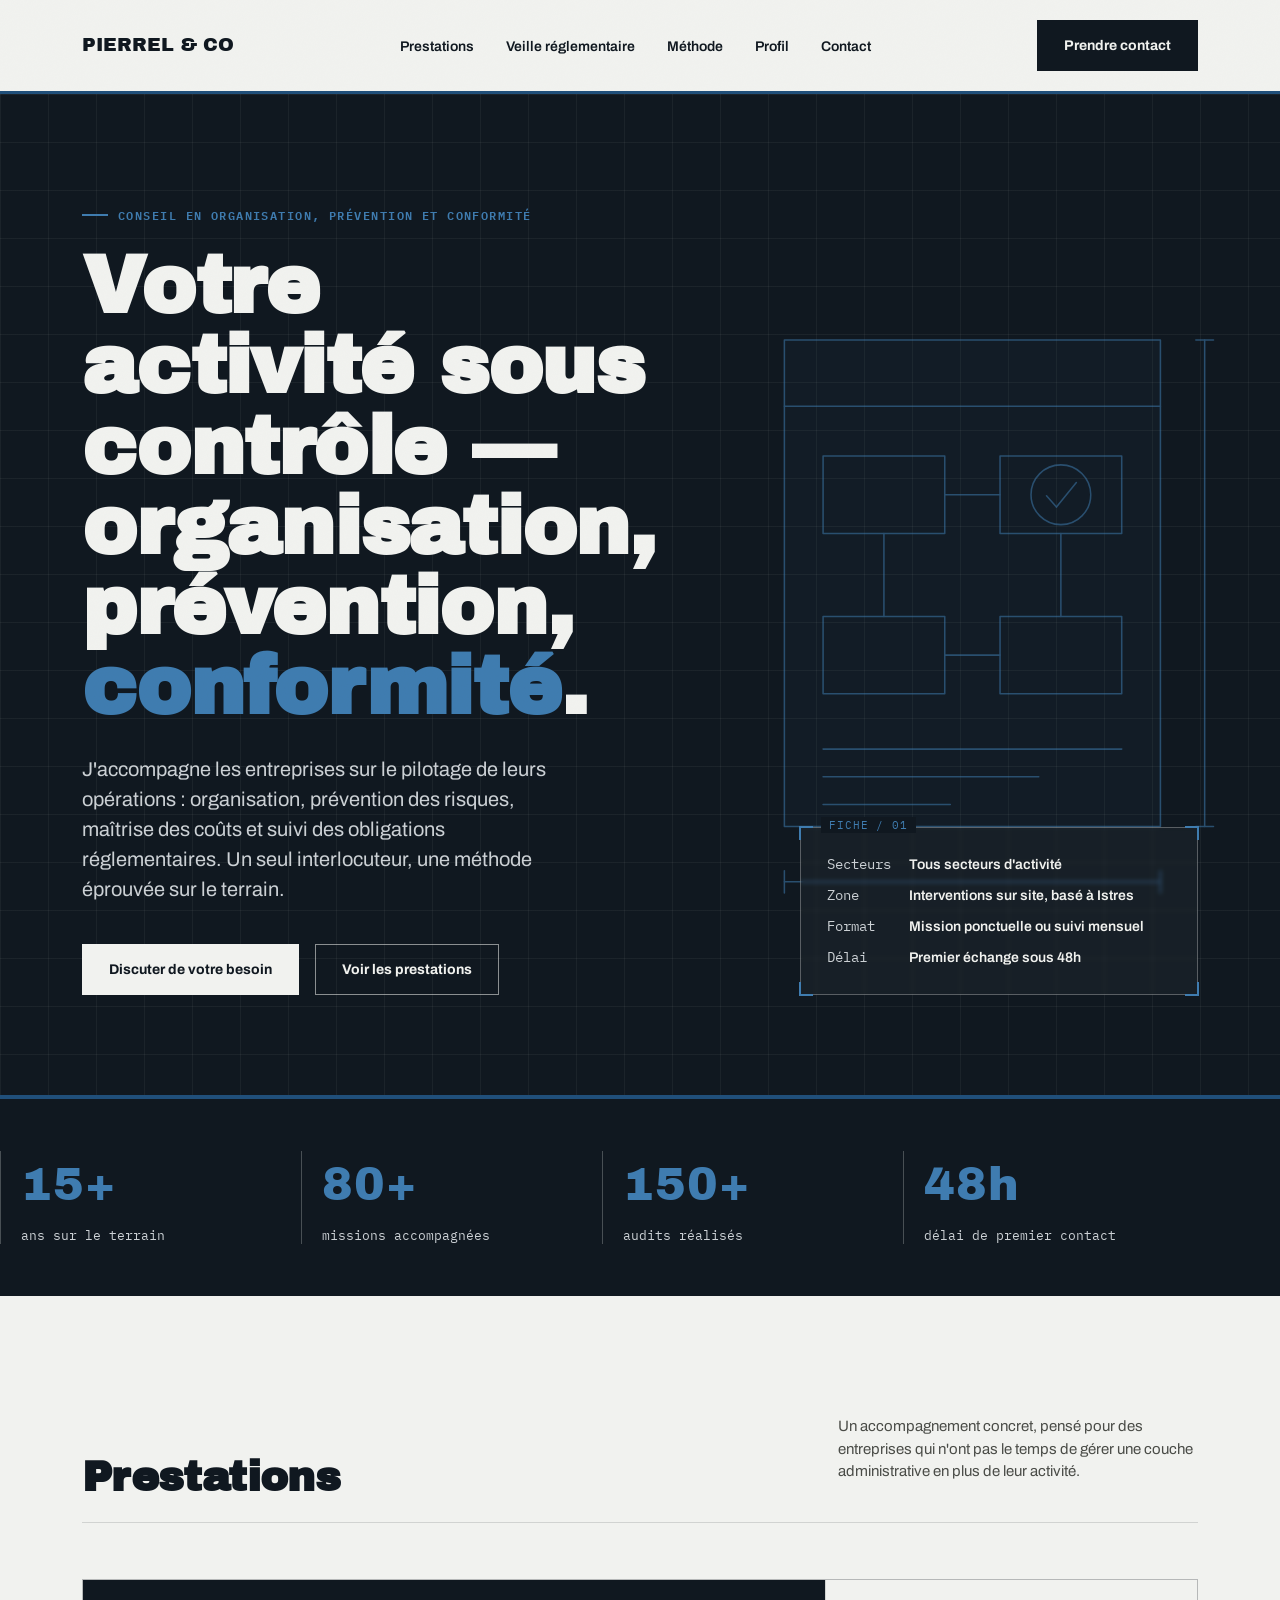
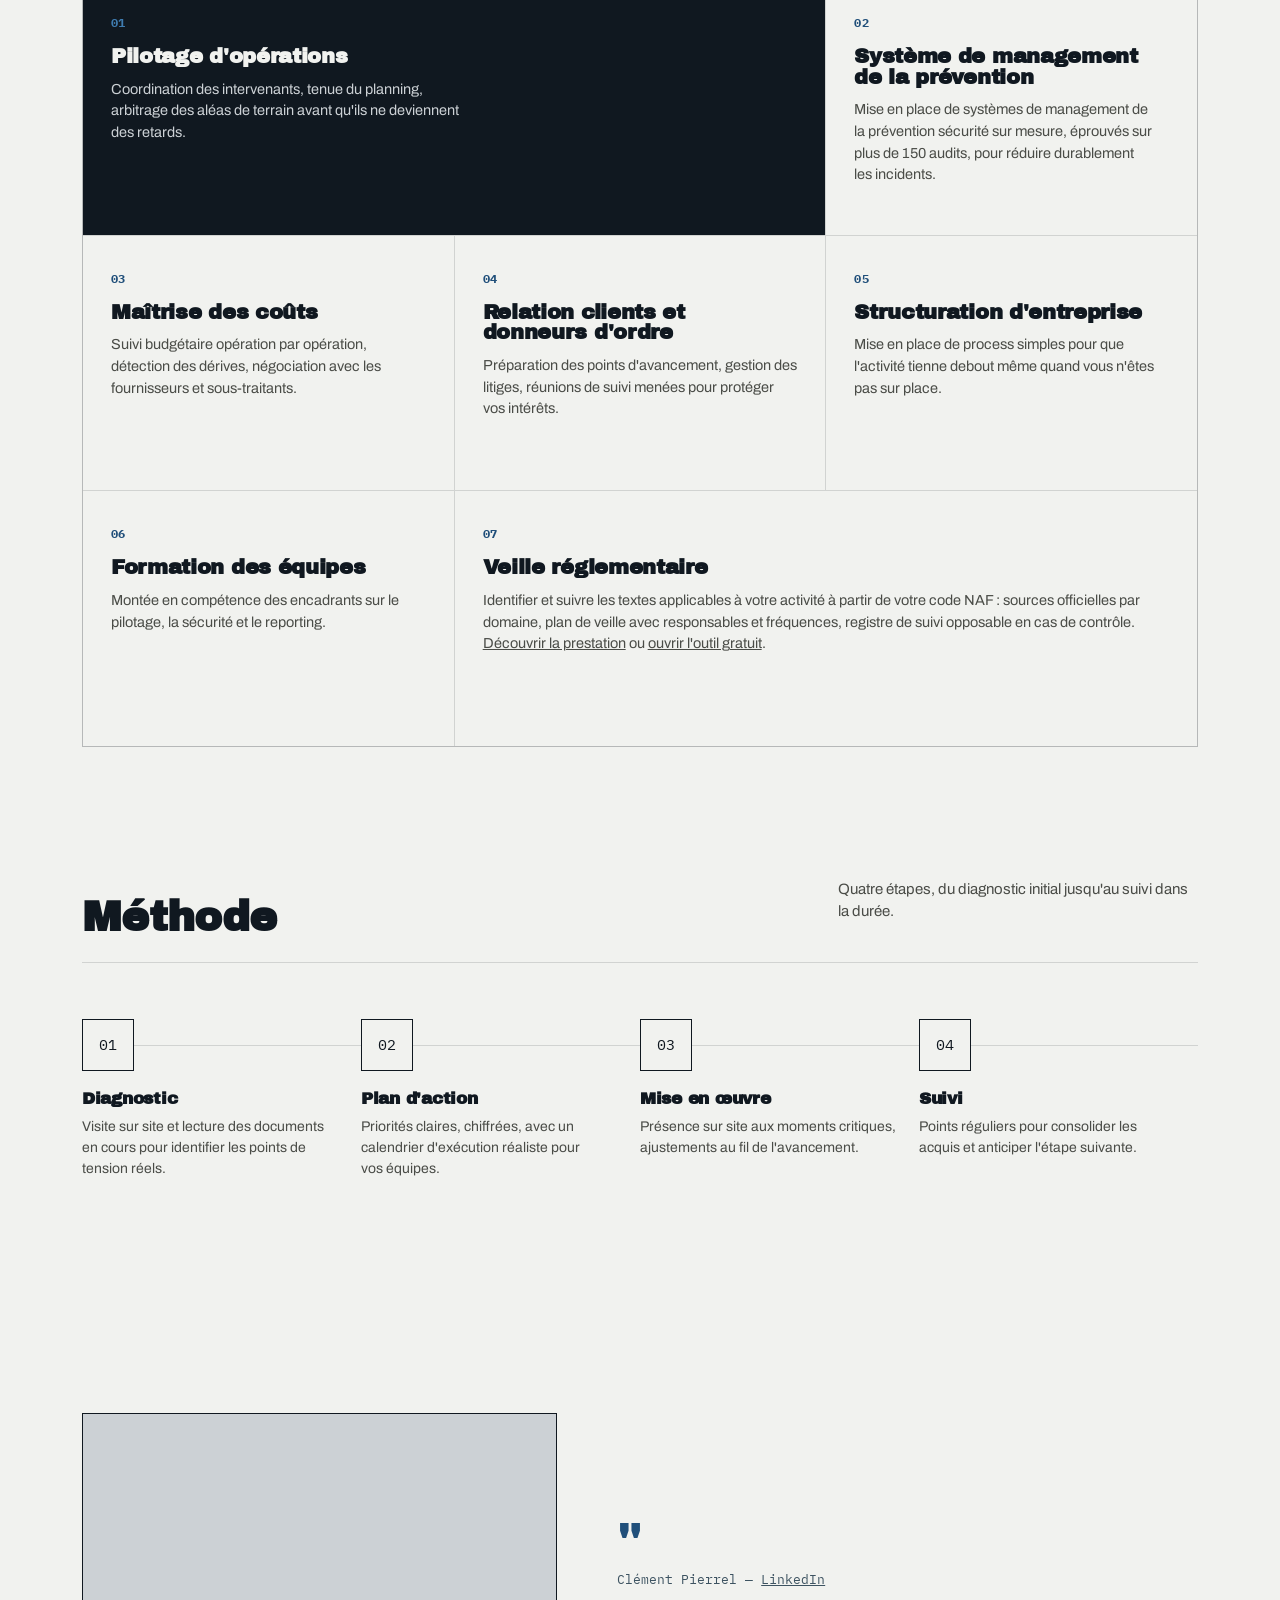
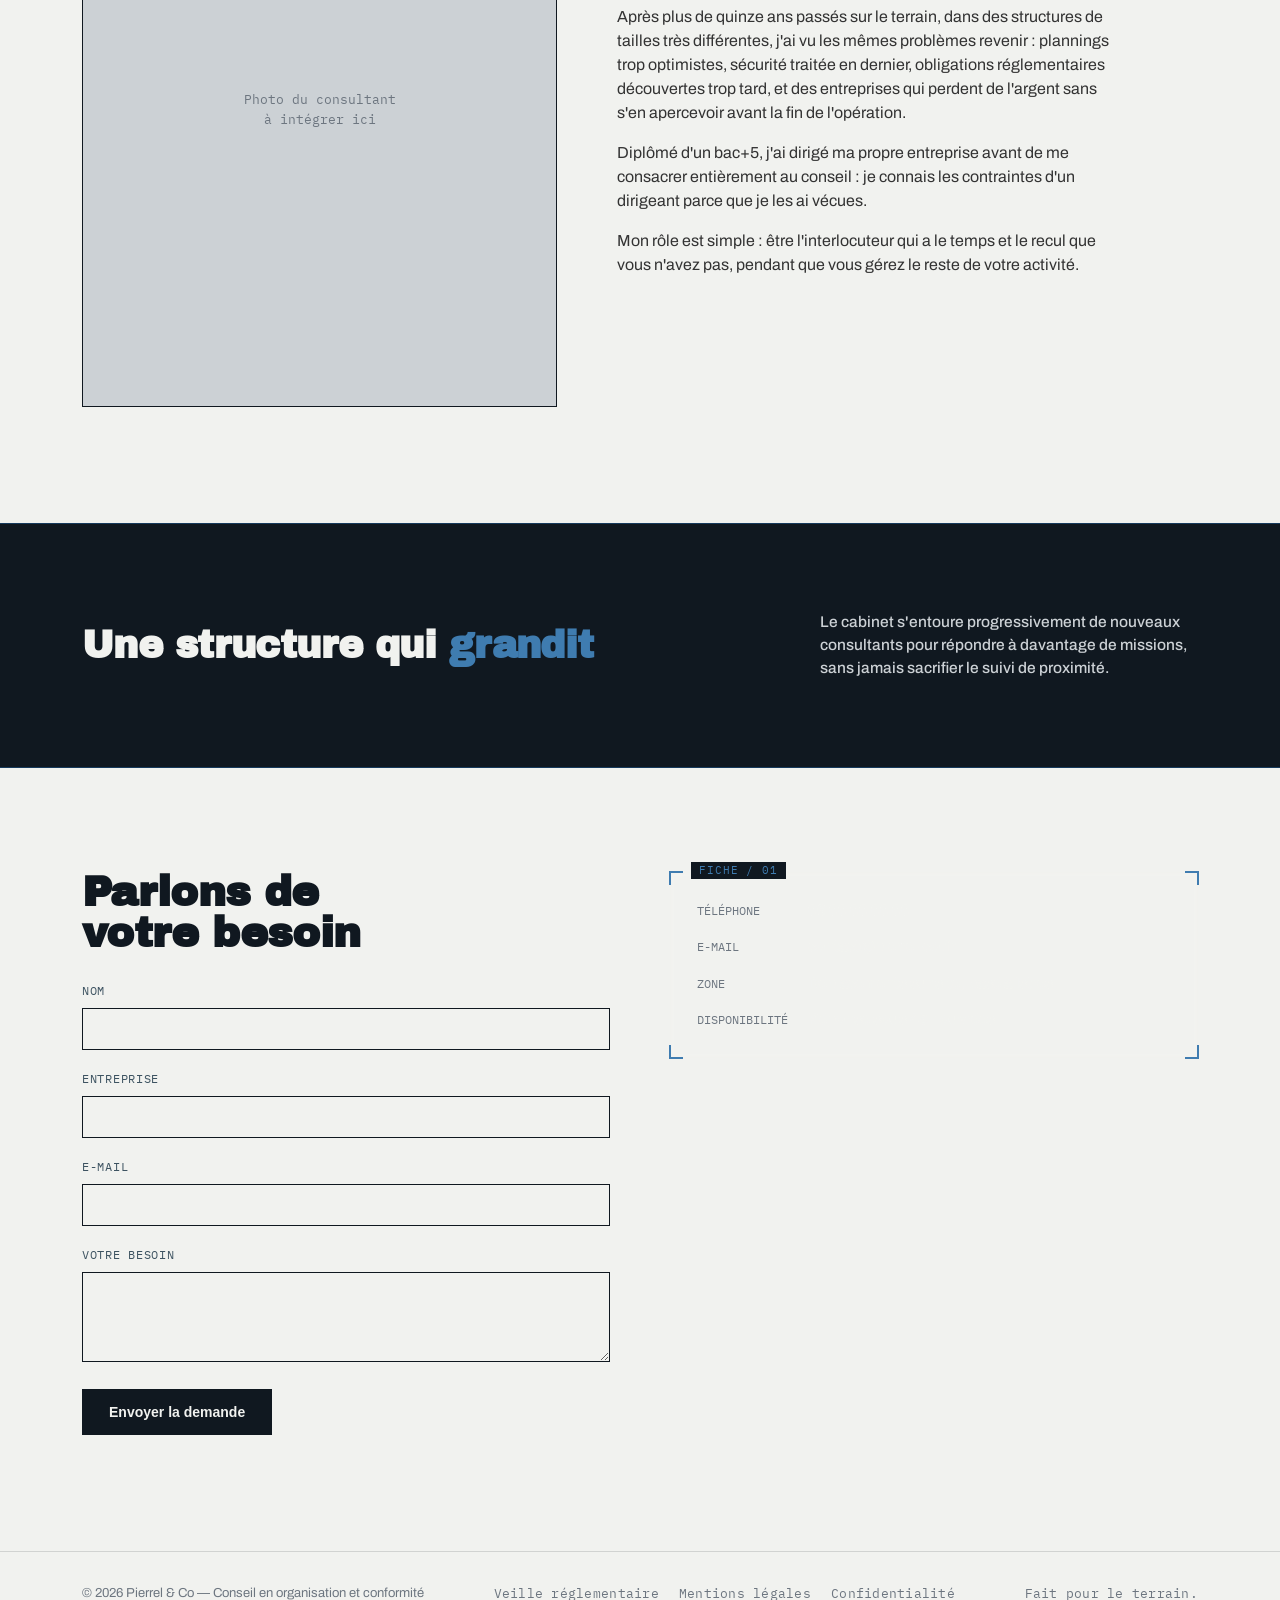
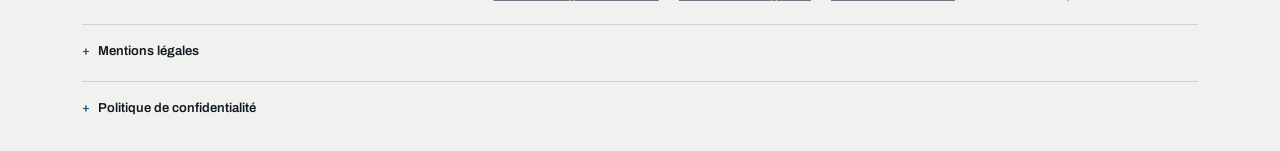
==== index.html @ 2ca53f86 "Add the Pierrel & Co site and its regulatory watch tool First commit of this repository: the site mo" ====
<!DOCTYPE html>
<html lang="fr">
<head>
<meta charset="UTF-8">
<meta name="viewport" content="width=device-width, initial-scale=1.0">
<title>Pierrel &amp; Co — Conseil en organisation et conformité</title>
<meta name="description" content="Conseil en organisation, prévention et conformité réglementaire pour les entreprises, tous secteurs : pilotage, sécurité, maîtrise des coûts et veille réglementaire. Premier échange sous 48h.">
<meta name="theme-color" content="#101820">
<meta property="og:type" content="website">
<meta property="og:title" content="Pierrel &amp; Co — Conseil en organisation et conformité">
<meta property="og:description" content="Pilotage, prévention, maîtrise des coûts et veille réglementaire. Tous secteurs.">
<link rel="icon" href="data:image/svg+xml,%3Csvg xmlns='http://www.w3.org/2000/svg' viewBox='0 0 64 64'%3E%3Crect width='64' height='64' fill='%23101820'/%3E%3Cline x1='0' y1='24' x2='64' y2='24' stroke='%233f7cb0' stroke-width='4'/%3E%3Cline x1='40' y1='0' x2='40' y2='64' stroke='%233f7cb0' stroke-width='4'/%3E%3Crect x='36' y='20' width='8' height='8' fill='%23f1f2ef'/%3E%3C/svg%3E">
<link rel="preconnect" href="https://fonts.googleapis.com">
<link href="https://fonts.googleapis.com/css2?family=Archivo+Black&family=Archivo:wght@400;500;600;700&family=IBM+Plex+Mono:wght@400;500&display=swap" rel="stylesheet">
<style>
  :root{
    --ink:#101820;
    --concrete:#6d7680;
    --concrete-light:#ccd1d5;
    --paper:#f1f2ef;
    --accent:#204f7a;
    --accent-bright:#3f7cb0;
    --accent-deep:#163a5c;
    --steel:#3d5361;
    --error:#a3372c;
    --line: rgba(16,24,32,0.14);
  }
  *{box-sizing:border-box;}
  html{scroll-behavior:smooth;}
  body{
    margin:0;
    background:var(--paper);
    color:var(--ink);
    font-family:'Archivo', sans-serif;
    font-size:16px;
    line-height:1.5;
    -webkit-font-smoothing:antialiased;
  }
  h1,h2,h3{
    font-family:'Archivo Black', sans-serif;
    margin:0;
    line-height:0.98;
    letter-spacing:-0.015em;
    text-wrap:balance;
  }
  p{text-wrap:pretty;}
  .mono{
    font-family:'IBM Plex Mono', monospace;
    letter-spacing:0.02em;
    font-variant-numeric:tabular-nums;
  }
  a{color:inherit;}
  .wrap{max-width:1180px;margin:0 auto;padding:0 32px;}

  /* Skip link — keyboard/screen-reader users can bypass the nav */
  .skip-link{
    position:absolute; left:16px; top:-60px;
    background:var(--accent); color:var(--paper);
    font-family:'IBM Plex Mono', monospace; font-size:13px; font-weight:700;
    padding:10px 16px; z-index:100; transition:top .2s;
  }
  .skip-link:focus{top:16px;}

  /* Blueprint grid background */
  .blueprint{
    background-image:
      linear-gradient(var(--line) 1px, transparent 1px),
      linear-gradient(90deg, var(--line) 1px, transparent 1px);
    background-size:48px 48px;
  }

  /* Fixed grain overlay — breaks the flat digital surface */
  .grain{
    position:fixed; inset:0; z-index:60; pointer-events:none;
    opacity:0.02; mix-blend-mode:multiply;
    background-image:url("data:image/svg+xml,%3Csvg xmlns='http://www.w3.org/2000/svg' width='120' height='120'%3E%3Cfilter id='n'%3E%3CfeTurbulence type='fractalNoise' baseFrequency='0.9' numOctaves='2' stitchTiles='stitch'/%3E%3C/filter%3E%3Crect width='100%25' height='100%25' filter='url(%23n)'/%3E%3C/svg%3E");
  }

  @media (prefers-reduced-motion: no-preference){
    .reveal{opacity:0; transform:translateY(16px); transition:opacity .7s ease, transform .7s ease;}
    .reveal.in{opacity:1; transform:translateY(0);}

    /* Hero load-in: headline, lede and CTAs cascade in once, on page load */
    @keyframes rise-in{
      from{opacity:0; transform:translateY(18px);}
      to{opacity:1; transform:translateY(0);}
    }
    .hero-load{opacity:0; animation:rise-in .8s cubic-bezier(.2,.7,.2,1) forwards;}
    .hero-load:nth-child(1){animation-delay:.05s;}
    .hero-load:nth-child(2){animation-delay:.2s;}
    .hero-load:nth-child(3){animation-delay:.35s;}
    .hero-load:nth-child(4){animation-delay:.5s;}
    .plan-card.hero-load{animation-delay:.6s;}
  }
  @media (prefers-reduced-motion: reduce){
    .hero-load{opacity:1;}
  }

  /* ===== HEADER ===== */
  header{
    position:sticky; top:0; z-index:50;
    background:rgba(241,242,239,0.92);
    backdrop-filter:blur(6px);
    border-bottom:3px solid var(--accent);
  }
  .nav{
    display:flex; align-items:center; justify-content:space-between;
    padding:20px 32px; max-width:1180px; margin:0 auto;
  }
  .logo{
    font-family:'Archivo Black', sans-serif;
    font-size:19px;
    display:flex; align-items:center; gap:10px;
    text-decoration:none; white-space:nowrap;
  }
  nav ul{list-style:none; display:flex; gap:32px; margin:0; padding:0;}
  nav a{
    text-decoration:none; font-weight:600; font-size:14px;
    padding-bottom:3px; border-bottom:2px solid transparent;
    transition:border-color .2s;
  }
  nav a:hover, nav a:focus-visible{border-color:var(--accent);}
  nav a[aria-current="page"]{border-color:var(--ink);}
  .btn{
    display:inline-block;
    background:var(--ink); color:var(--paper);
    font-weight:700; font-size:14px;
    padding:14px 26px;
    text-decoration:none;
    border:1px solid var(--ink);
    transition:background .2s, color .2s, transform .2s, box-shadow .2s;
    position:relative;
    cursor:pointer;
  }
  .btn:hover, .btn:focus-visible{background:var(--accent); color:var(--paper); border-color:var(--accent); transform:translateY(-2px); box-shadow:0 12px 24px -10px rgba(16,24,32,0.45);}
  .btn:active{transform:translateY(0); box-shadow:none;}
  .btn:focus-visible{outline:2px solid var(--accent-bright); outline-offset:2px;}
  .btn-outline{
    background:transparent; color:var(--ink); border:1px solid var(--ink);
  }
  .btn-outline:hover{background:var(--ink); color:var(--paper); box-shadow:0 12px 24px -10px rgba(16,24,32,0.35);}
  .btn-outline:active{transform:translateY(0); box-shadow:none;}

  /* ===== HERO ===== */
  .hero{
    padding:112px 0 100px;
    position:relative;
    overflow:hidden;
    background:var(--ink);
    color:var(--paper);
  }
  .hero.blueprint{
    background-image:
      linear-gradient(rgba(241,242,239,0.05) 1px, transparent 1px),
      linear-gradient(90deg, rgba(241,242,239,0.05) 1px, transparent 1px);
    background-size:48px 48px;
  }
  .hero-art{
    position:absolute; right:-4%; top:8%; width:56%; height:84%;
    opacity:0.55; pointer-events:none; z-index:0;
  }
  .hero-art path, .hero-art line, .hero-art polyline, .hero-art rect, .hero-art circle{
    fill:none; stroke:var(--accent-bright); stroke-width:1.4; stroke-linecap:round; stroke-linejoin:round;
  }
  .hero-art .fill-dim{fill:rgba(63,124,176,0.08); stroke:none;}
  .hero-inner{
    display:grid; grid-template-columns:1.2fr 0.8fr; gap:60px; align-items:end;
    position:relative; z-index:1;
  }
  .eyebrow{
    font-family:'IBM Plex Mono', monospace;
    font-size:12px; text-transform:uppercase; letter-spacing:0.12em;
    color:var(--accent-bright); font-weight:600;
    display:flex; align-items:center; gap:10px; margin-bottom:22px;
  }
  .eyebrow::before{content:"";width:26px;height:2px;background:var(--accent-bright);}
  .hero h1{
    font-size:clamp(42px, 6.4vw, 84px);
    color:var(--paper);
  }
  .hero h1 .accent{color:var(--accent-bright);}
  .hero p.lede{
    margin-top:26px; font-size:20px; max-width:46ch; color:var(--concrete-light);
  }
  .hero-cta{margin-top:40px; display:flex; gap:16px; flex-wrap:wrap;}
  .hero .btn{background:var(--paper); color:var(--ink); border-color:var(--paper);}
  .hero .btn:hover{background:var(--accent-bright); color:var(--paper); border-color:var(--accent-bright); box-shadow:0 12px 28px -10px rgba(0,0,0,0.5);}
  .hero .btn-outline{background:transparent; color:var(--paper); border-color:rgba(241,242,239,0.55);}
  .hero .btn-outline:hover{background:rgba(241,242,239,0.08); color:var(--paper); box-shadow:none;}

  .plan-card{
    border:1px solid rgba(241,242,239,0.3); background:rgba(241,242,239,0.03); color:var(--paper);
    padding:26px; position:relative; margin-left:24px; backdrop-filter:blur(2px);
  }
  .plan-card::before{
    content:"FICHE / 01";
    position:absolute; top:-11px; left:20px;
    background:var(--ink); padding:0 8px; color:var(--accent-bright);
    font-family:'IBM Plex Mono', monospace; font-size:11px; letter-spacing:0.08em;
  }
  .plan-card dl{margin:0; display:grid; grid-template-columns:auto 1fr; gap:10px 18px; font-size:14px;}
  .plan-card dt{font-family:'IBM Plex Mono', monospace; color:var(--concrete-light);}
  .plan-card dd{margin:0; font-weight:600; color:var(--paper);}
  .corner-ticks{position:absolute; inset:0; pointer-events:none;}
  .corner-ticks span{position:absolute; width:14px; height:14px; border:2px solid var(--accent-bright);}
  .corner-ticks span:nth-child(1){top:-2px; left:-2px; border-right:none; border-bottom:none;}
  .corner-ticks span:nth-child(2){top:-2px; right:-2px; border-left:none; border-bottom:none;}
  .corner-ticks span:nth-child(3){bottom:-2px; left:-2px; border-right:none; border-top:none;}
  .corner-ticks span:nth-child(4){bottom:-2px; right:-2px; border-left:none; border-top:none;}

  /* ===== STATS ===== */
  .stats{
    background:var(--ink); color:var(--paper);
    padding:52px 0;
    border-top:4px solid var(--accent);
  }
  .stats-grid{
    display:grid; grid-template-columns:repeat(4,1fr); gap:24px;
    list-style:none; margin:0; padding:0;
  }
  .stat{border-left:1px solid rgba(241,242,239,0.25); padding-left:20px;}
  .stat .num{font-family:'Archivo Black'; font-size:46px; color:var(--accent-bright);}
  .stat .label{font-family:'IBM Plex Mono', monospace; font-size:12.5px; color:var(--concrete-light); margin-top:6px;}

  /* ===== SECTION HEADS ===== */
  .section{padding:104px 0 116px;}
  .section-head{
    display:flex; justify-content:space-between; align-items:flex-end;
    margin-bottom:56px; gap:24px; flex-wrap:wrap;
    border-bottom:1px solid var(--line); padding-bottom:24px;
  }
  .section-head h2{font-size:clamp(28px,3.4vw,42px);}
  .section-head .sub{max-width:40ch; color:#4a4c47; font-size:15px;}

  /* ===== SERVICES ===== */
  .services-grid{
    display:grid; grid-template-columns:repeat(3,1fr); grid-auto-rows:1fr; gap:1px;
    background:var(--line); border:1px solid var(--line);
  }
  .service{
    background:var(--paper); padding:34px 28px; position:relative;
    transition:background .2s;
  }
  .service:hover{background:#fff;}
  .service:first-child{
    grid-column:span 2; background:var(--ink); color:var(--paper);
  }
  .service:first-child p{color:var(--concrete-light);}
  .service:first-child .idx{color:var(--accent-bright);}
  .service:last-child{grid-column:span 2;}
  .service:last-child p{max-width:none;}
  .service .idx{
    font-family:'IBM Plex Mono', monospace; font-size:12px; color:var(--accent); font-weight:700;
  }
  .service h3{font-size:21px; margin-top:14px;}
  .service p{margin-top:12px; font-size:14.5px; color:#4a4c47; max-width:46ch;}

  /* ===== PROCESS (real sequence -> numbered ok) ===== */
  .process{
    display:grid; grid-template-columns:repeat(4,1fr); gap:0;
    position:relative; list-style:none; margin:0; padding:0;
  }
  .process::before{
    content:""; position:absolute; top:26px; left:0; right:0; height:1px;
    background:var(--line);
  }
  .step{padding:0 20px 0 0; position:relative;}
  .step .num{
    font-family:'IBM Plex Mono', monospace;
    width:52px; height:52px; border:1px solid var(--ink); background:var(--paper);
    display:flex; align-items:center; justify-content:center;
    font-size:15px; position:relative; z-index:1; margin-bottom:20px;
  }
  .step h3{font-size:17px;}
  .step p{font-size:14px; color:#4a4c47; margin-top:8px; max-width:32ch;}

  /* ===== ABOUT ===== */
  .about{display:grid; grid-template-columns:0.9fr 1.1fr; gap:60px; align-items:center;}
  .about-photo{
    aspect-ratio:4/5; background:var(--concrete-light);
    border:1px solid var(--ink);
    display:flex; align-items:center; justify-content:center;
    font-family:'IBM Plex Mono', monospace; font-size:13px; color:var(--concrete);
    text-align:center; padding:20px;
  }
  .about-text p{font-size:16px; color:#333; margin-bottom:16px; max-width:56ch;}
  .quote-mark{font-family:'Archivo Black'; font-size:52px; color:var(--accent); line-height:0.6; display:block; margin-bottom:6px;}

  /* ===== FUTURE / GROWTH BANNER ===== */
  .growth{
    background:var(--ink); color:var(--paper);
    padding:72px 0; border-top:1px solid var(--accent-deep); border-bottom:1px solid var(--accent-deep);
  }
  .growth-inner{display:flex; justify-content:space-between; align-items:center; gap:40px; flex-wrap:wrap;}
  .growth h2{font-size:clamp(26px,3.4vw,38px); max-width:22ch; color:var(--paper);}
  .growth h2 .accent{color:var(--accent-bright);}
  .growth p{max-width:42ch; font-size:15.5px; color:var(--concrete-light); margin-top:14px; font-weight:500;}

  /* ===== CONTACT ===== */
  .contact-grid{display:grid; grid-template-columns:1fr 1fr; gap:60px;}
  .field{margin-bottom:20px;}
  .field label{
    display:block; font-family:'IBM Plex Mono', monospace; font-size:12px;
    text-transform:uppercase; letter-spacing:0.06em; margin-bottom:8px; color:var(--steel);
  }
  .field input, .field textarea{
    width:100%; border:1px solid var(--ink); background:transparent;
    padding:12px 14px; font-family:'Archivo'; font-size:15px; color:var(--ink);
    transition:border-color .15s, box-shadow .15s;
  }
  .field input:focus, .field textarea:focus{outline:2px solid var(--accent-bright); outline-offset:1px;}
  .field input[aria-invalid="true"], .field textarea[aria-invalid="true"]{border-color:var(--error);}
  .field .error-msg{
    display:none; font-family:'IBM Plex Mono', monospace; font-size:12.5px;
    color:var(--error); margin-top:6px;
  }
  .field .error-msg.show{display:block;}
  .form-status{
    margin-top:18px; padding:14px 16px; font-size:14px; display:none;
    border:1px solid var(--ink);
  }
  .form-status.show{display:block;}
  .form-status.success{border-color:#2f5d3a; background:#eef3ec; color:#1f3d27;}
  .form-status.error{border-color:var(--error); background:#faeae7; color:#6e2019;}
  .contact-info dl{display:grid; grid-template-columns:auto 1fr; gap:14px 20px; font-size:15px;}
  .contact-info dt{font-family:'IBM Plex Mono', monospace; color:var(--concrete); font-size:12px; text-transform:uppercase; padding-top:3px;}
  .contact-info dd{margin:0; font-weight:600;}

  footer{
    border-top:1px solid var(--line); padding:32px 0; font-size:13px; color:var(--concrete);
  }
  .footer-row{
    display:flex; justify-content:space-between; flex-wrap:wrap; gap:16px; align-items:center;
  }
  .footer-links{display:flex; gap:20px; list-style:none; margin:0; padding:0; flex-wrap:wrap;}
  .footer-links a{text-decoration:underline; text-underline-offset:2px;}
  .footer-links a:hover, .footer-links a:focus-visible{color:var(--ink);}
  footer details{
    margin-top:20px; border-top:1px solid var(--line); padding-top:16px;
    font-size:13px; color:#4a4c47;
  }
  footer details summary{cursor:pointer; font-weight:600; color:var(--ink); list-style:none;}
  footer details summary::-webkit-details-marker{display:none;}
  footer details summary::before{content:"+ "; color:var(--accent); font-family:'IBM Plex Mono', monospace;}
  footer details[open] summary::before{content:"– ";}
  footer details p{max-width:70ch; margin:10px 0 0;}

  @media (max-width: 880px){
    .hero-inner, .about, .contact-grid{grid-template-columns:1fr; gap:36px;}
    .stats-grid{grid-template-columns:repeat(2,1fr);}
    .services-grid{grid-template-columns:1fr;}
    .service:first-child, .service:last-child{grid-column:span 1;}
    .process{grid-template-columns:repeat(2,1fr); row-gap:32px;}
    .process::before{display:none;}
    nav ul{display:none;}
    .growth-inner{flex-direction:column; align-items:flex-start;}
    .plan-card{margin-left:0;}
  }
</style>
</head>
<body>

<a class="skip-link mono" href="#main">Aller au contenu</a>
<div class="grain" aria-hidden="true"></div>

<header>
  <div class="nav">
    <a class="logo" href="index.html">PIERREL &amp; CO</a>
    <nav aria-label="Navigation principale">
      <ul>
        <li><a href="#services">Prestations</a></li>
        <li><a href="veille-reglementaire.html">Veille réglementaire</a></li>
        <li><a href="#methode">Méthode</a></li>
        <li><a href="#profil">Profil</a></li>
        <li><a href="#contact">Contact</a></li>
      </ul>
    </nav>
    <a class="btn" href="#contact">Prendre contact</a>
  </div>
</header>

<main id="main">

<section class="hero blueprint">
  <svg class="hero-art" viewBox="0 0 640 760" preserveAspectRatio="xMidYMid meet" aria-hidden="true" focusable="false">
    <!-- schéma d'organisation : flux, points de contrôle et jalons -->
    <rect class="fill-dim" x="150" y="150" width="340" height="440"/>
    <rect x="150" y="150" width="340" height="440"/>
    <line x1="150" y1="210" x2="490" y2="210"/>
    <!-- quatre blocs reliés : le process -->
    <rect x="185" y="255" width="110" height="70"/>
    <rect x="345" y="255" width="110" height="70"/>
    <rect x="185" y="400" width="110" height="70"/>
    <rect x="345" y="400" width="110" height="70"/>
    <line x1="295" y1="290" x2="345" y2="290"/>
    <line x1="240" y1="325" x2="240" y2="400"/>
    <line x1="400" y1="325" x2="400" y2="400"/>
    <line x1="295" y1="435" x2="345" y2="435"/>
    <!-- point de contrôle validé -->
    <circle cx="400" cy="290" r="27"/>
    <line x1="387" y1="291" x2="396" y2="301"/>
    <line x1="396" y1="301" x2="414" y2="279"/>
    <!-- indicateurs de suivi -->
    <line x1="185" y1="520" x2="455" y2="520"/>
    <line x1="185" y1="545" x2="380" y2="545"/>
    <line x1="185" y1="570" x2="300" y2="570"/>
    <!-- lignes de cote, convention de dessin technique -->
    <line x1="150" y1="640" x2="490" y2="640"/>
    <line x1="150" y1="630" x2="150" y2="650"/>
    <line x1="490" y1="630" x2="490" y2="650"/>
    <line x1="530" y1="150" x2="530" y2="590"/>
    <line x1="522" y1="150" x2="538" y2="150"/>
    <line x1="522" y1="590" x2="538" y2="590"/>
  </svg>
  <div class="wrap hero-inner">
    <div>
      <div class="eyebrow mono hero-load">Conseil en organisation, prévention et conformité</div>
      <h1 class="hero-load">Votre activité sous contrôle — organisation, prévention, <span class="accent">conformité</span>.</h1>
      <p class="lede hero-load">J'accompagne les entreprises sur le pilotage de leurs opérations : organisation, prévention des risques, maîtrise des coûts et suivi des obligations réglementaires. Un seul interlocuteur, une méthode éprouvée sur le terrain.</p>
      <div class="hero-cta hero-load">
        <a class="btn" href="#contact">Discuter de votre besoin</a>
        <a class="btn btn-outline" href="#services">Voir les prestations</a>
      </div>
    </div>
    <div class="plan-card hero-load">
      <div class="corner-ticks"><span></span><span></span><span></span><span></span></div>
      <dl>
        <dt>Secteurs</dt><dd>Tous secteurs d'activité</dd>
        <dt>Zone</dt><dd>Interventions sur site, basé à Istres</dd>
        <dt>Format</dt><dd>Mission ponctuelle ou suivi mensuel</dd>
        <dt>Délai</dt><dd>Premier échange sous 48h</dd>
      </dl>
    </div>
  </div>
</section>

<div class="stats">
  <ul class="wrap stats-grid">
    <li class="stat"><div class="num mono" data-count="15" data-suffix="+">0</div><div class="label">ans sur le terrain</div></li>
    <li class="stat"><div class="num mono" data-count="80" data-suffix="+">0</div><div class="label">missions accompagnées</div></li>
    <li class="stat"><div class="num mono" data-count="150" data-suffix="+">0</div><div class="label">audits réalisés</div></li>
    <li class="stat"><div class="num mono" data-count="48" data-suffix="h">0</div><div class="label">délai de premier contact</div></li>
  </ul>
</div>

<section class="section" id="services">
  <div class="wrap">
    <div class="section-head">
      <h2>Prestations</h2>
      <p class="sub">Un accompagnement concret, pensé pour des entreprises qui n'ont pas le temps de gérer une couche administrative en plus de leur activité.</p>
    </div>
    <div class="services-grid">
      <article class="service">
        <div class="idx mono">01</div>
        <h3>Pilotage d'opérations</h3>
        <p>Coordination des intervenants, tenue du planning, arbitrage des aléas de terrain avant qu'ils ne deviennent des retards.</p>
      </article>
      <article class="service">
        <div class="idx mono">02</div>
        <h3>Système de management de la prévention</h3>
        <p>Mise en place de systèmes de management de la prévention sécurité sur mesure, éprouvés sur plus de 150 audits, pour réduire durablement les incidents.</p>
      </article>
      <article class="service">
        <div class="idx mono">03</div>
        <h3>Maîtrise des coûts</h3>
        <p>Suivi budgétaire opération par opération, détection des dérives, négociation avec les fournisseurs et sous-traitants.</p>
      </article>
      <article class="service">
        <div class="idx mono">04</div>
        <h3>Relation clients et donneurs d'ordre</h3>
        <p>Préparation des points d'avancement, gestion des litiges, réunions de suivi menées pour protéger vos intérêts.</p>
      </article>
      <article class="service">
        <div class="idx mono">05</div>
        <h3>Structuration d'entreprise</h3>
        <p>Mise en place de process simples pour que l'activité tienne debout même quand vous n'êtes pas sur place.</p>
      </article>
      <article class="service">
        <div class="idx mono">06</div>
        <h3>Formation des équipes</h3>
        <p>Montée en compétence des encadrants sur le pilotage, la sécurité et le reporting.</p>
      </article>
      <article class="service">
        <div class="idx mono">07</div>
        <h3>Veille réglementaire</h3>
        <p>Identifier et suivre les textes applicables à votre activité à partir de votre code NAF : sources officielles par domaine, plan de veille avec responsables et fréquences, registre de suivi opposable en cas de contrôle. <a href="veille-reglementaire.html">Découvrir la prestation</a> ou <a href="outil-veille.html">ouvrir l'outil gratuit</a>.</p>
      </article>
    </div>
  </div>
</section>

<section class="section" id="methode" style="padding-top:0;">
  <div class="wrap">
    <div class="section-head">
      <h2>Méthode</h2>
      <p class="sub">Quatre étapes, du diagnostic initial jusqu'au suivi dans la durée.</p>
    </div>
    <ol class="process">
      <li class="step">
        <div class="num mono">01</div>
        <h3>Diagnostic</h3>
        <p>Visite sur site et lecture des documents en cours pour identifier les points de tension réels.</p>
      </li>
      <li class="step">
        <div class="num mono">02</div>
        <h3>Plan d'action</h3>
        <p>Priorités claires, chiffrées, avec un calendrier d'exécution réaliste pour vos équipes.</p>
      </li>
      <li class="step">
        <div class="num mono">03</div>
        <h3>Mise en œuvre</h3>
        <p>Présence sur site aux moments critiques, ajustements au fil de l'avancement.</p>
      </li>
      <li class="step">
        <div class="num mono">04</div>
        <h3>Suivi</h3>
        <p>Points réguliers pour consolider les acquis et anticiper l'étape suivante.</p>
      </li>
    </ol>
  </div>
</section>

<section class="section" id="profil">
  <div class="wrap about">
    <div class="about-photo" role="img" aria-label="Photo de Clément Pierrel — emplacement réservé, à remplacer par une photo réelle">Photo du consultant<br>à intégrer ici</div>
    <div class="about-text">
      <span class="quote-mark" aria-hidden="true">"</span>
      <p style="font-family:'IBM Plex Mono', monospace; font-size:13px; color:var(--steel); margin-bottom:2px;">Clément Pierrel — <a href="https://www.linkedin.com/in/clément-pierrel-7279bb115/" target="_blank" rel="noopener" style="text-decoration:underline;">LinkedIn</a></p>
      <p>Après plus de quinze ans passés sur le terrain, dans des structures de tailles très différentes, j'ai vu les mêmes problèmes revenir : plannings trop optimistes, sécurité traitée en dernier, obligations réglementaires découvertes trop tard, et des entreprises qui perdent de l'argent sans s'en apercevoir avant la fin de l'opération.</p>
      <p>Diplômé d'un bac+5, j'ai dirigé ma propre entreprise avant de me consacrer entièrement au conseil : je connais les contraintes d'un dirigeant parce que je les ai vécues.</p>
      <p>Mon rôle est simple : être l'interlocuteur qui a le temps et le recul que vous n'avez pas, pendant que vous gérez le reste de votre activité.</p>
    </div>
  </div>
</section>

<div class="growth">
  <div class="wrap growth-inner">
    <h2>Une structure qui <span class="accent">grandit</span></h2>
    <p>Le cabinet s'entoure progressivement de nouveaux consultants pour répondre à davantage de missions, sans jamais sacrifier le suivi de proximité.</p>
  </div>
</div>

<section class="section" id="contact">
  <div class="wrap contact-grid">
    <div>
      <div class="section-head" style="border:none; margin-bottom:28px; padding:0;">
        <h2>Parlons de votre besoin</h2>
      </div>
      <form id="contact-form" novalidate>
        <div class="field">
          <label for="nom">Nom</label>
          <input id="nom" name="nom" type="text" autocomplete="name" required>
          <p class="error-msg mono" id="nom-error">Merci d'indiquer votre nom.</p>
        </div>
        <div class="field">
          <label for="entreprise">Entreprise</label>
          <input id="entreprise" name="entreprise" type="text" autocomplete="organization">
        </div>
        <div class="field">
          <label for="email">E-mail</label>
          <input id="email" name="email" type="email" autocomplete="email" required>
          <p class="error-msg mono" id="email-error">Merci d'indiquer une adresse e-mail valide.</p>
        </div>
        <div class="field">
          <label for="message">Votre besoin</label>
          <textarea id="message" name="message" rows="4" required></textarea>
          <p class="error-msg mono" id="message-error">Merci de décrire brièvement votre besoin.</p>
        </div>
        <button class="btn" type="submit">Envoyer la demande</button>
        <div class="form-status" role="status" aria-live="polite" id="form-status"></div>
      </form>
    </div>
    <div class="contact-info">
      <div class="plan-card" style="position:relative; margin-left:0;">
        <div class="corner-ticks"><span></span><span></span><span></span><span></span></div>
        <dl>
          <dt>Téléphone</dt><dd>06 00 00 00 00</dd>
          <dt>E-mail</dt><dd>contact@pierrel-co.fr</dd>
          <dt>Zone</dt><dd>Déplacements sur site, basé à Istres</dd>
          <dt>Disponibilité</dt><dd>Réponse sous 48h ouvrées</dd>
        </dl>
      </div>
    </div>
  </div>
</section>

</main>

<footer>
  <div class="wrap">
    <div class="footer-row">
      <span>© 2026 Pierrel &amp; Co — Conseil en organisation et conformité</span>
      <ul class="footer-links mono">
        <li><a href="veille-reglementaire.html">Veille réglementaire</a></li>
        <li><a href="#mentions-legales">Mentions légales</a></li>
        <li><a href="#confidentialite">Confidentialité</a></li>
      </ul>
      <span class="mono">Fait pour le terrain.</span>
    </div>
    <details id="mentions-legales">
      <summary>Mentions légales</summary>
      <p>Éditeur du site : Pierrel &amp; Co, Clément Pierrel, conseil en organisation et conformité, basé à Istres (13800). SIRET : à compléter. Directeur de la publication : Clément Pierrel. Hébergement : à compléter. Pour toute question relative au site, utilisez le formulaire de contact ci-dessus.</p>
    </details>
    <details id="confidentialite">
      <summary>Politique de confidentialité</summary>
      <p>Les informations transmises via le formulaire de contact (nom, entreprise, e-mail, message) sont utilisées uniquement pour répondre à votre demande et ne sont ni revendues ni transmises à des tiers. Ce site utilise Google Fonts pour l'affichage des polices ; la connexion aux serveurs Google peut entraîner un traitement d'adresse IP par Google. Conformément au RGPD, vous pouvez demander l'accès, la rectification ou la suppression de vos données en écrivant à l'adresse de contact indiquée ci-dessus.</p>
    </details>
  </div>
</footer>

<script>
  // Hero blueprint drawing — traces each line as if inked live, once on load
  const reduceMotion = window.matchMedia('(prefers-reduced-motion: reduce)').matches;
  const heroArt = document.querySelector('.hero-art');
  if (heroArt) {
    const strokes = heroArt.querySelectorAll('path, line, polyline, circle, rect:not(.fill-dim)');
    if (reduceMotion) {
      strokes.forEach(s => { s.style.strokeDasharray = 'none'; });
    } else {
      strokes.forEach((s, i) => {
        const length = s.getTotalLength ? s.getTotalLength() : 200;
        s.style.strokeDasharray = length;
        s.style.strokeDashoffset = length;
        s.style.transition = `stroke-dashoffset 1.1s cubic-bezier(.3,.65,.25,1) ${0.4 + i * 0.05}s`;
      });
      requestAnimationFrame(() => requestAnimationFrame(() => {
        strokes.forEach(s => { s.style.strokeDashoffset = 0; });
      }));
    }
  }

  const els = document.querySelectorAll('.section, .service, .step');
  els.forEach(el => el.classList.add('reveal'));
  const io = new IntersectionObserver((entries)=>{
    entries.forEach(e=>{ if(e.isIntersecting){ e.target.classList.add('in'); io.unobserve(e.target);} });
  }, {threshold:0.12});
  els.forEach(el=>io.observe(el));

  // Count-up animation for stats
  const counters = document.querySelectorAll('[data-count]');
  const animateCount = (el) => {
    const target = parseInt(el.getAttribute('data-count'), 10);
    const suffix = el.getAttribute('data-suffix') || '';
    const duration = 1100;
    const start = performance.now();
    const step = (now) => {
      const progress = Math.min((now - start) / duration, 1);
      const eased = 1 - Math.pow(1 - progress, 3);
      el.textContent = Math.round(eased * target) + suffix;
      if (progress < 1) requestAnimationFrame(step);
    };
    requestAnimationFrame(step);
  };
  const statsIo = new IntersectionObserver((entries)=>{
    entries.forEach(e=>{
      if(e.isIntersecting){ animateCount(e.target); statsIo.unobserve(e.target); }
    });
  }, {threshold:0.4});
  counters.forEach(c=>statsIo.observe(c));

  // Contact form: inline validation + inline status, no window.alert()
  const form = document.getElementById('contact-form');
  const status = document.getElementById('form-status');
  const fields = [
    { el: document.getElementById('nom'), error: document.getElementById('nom-error'),
      valid: (v) => v.trim().length > 0 },
    { el: document.getElementById('email'), error: document.getElementById('email-error'),
      valid: (v) => /^[^\s@]+@[^\s@]+\.[^\s@]+$/.test(v.trim()) },
    { el: document.getElementById('message'), error: document.getElementById('message-error'),
      valid: (v) => v.trim().length > 0 },
  ];

  fields.forEach(f => {
    f.el.addEventListener('blur', () => validateField(f));
    f.el.addEventListener('input', () => {
      if (f.el.getAttribute('aria-invalid') === 'true') validateField(f);
    });
  });

  function validateField(f){
    const ok = f.valid(f.el.value);
    f.el.setAttribute('aria-invalid', ok ? 'false' : 'true');
    f.error.classList.toggle('show', !ok);
    return ok;
  }

  form.addEventListener('submit', (event) => {
    event.preventDefault();
    const allValid = fields.map(validateField).every(Boolean);
    status.classList.remove('success', 'error', 'show');
    if (!allValid) {
      status.textContent = 'Merci de corriger les champs signalés ci-dessus avant d’envoyer votre demande.';
      status.classList.add('error', 'show');
      fields.find(f => f.el.getAttribute('aria-invalid') === 'true')?.el.focus();
      return;
    }
    // Demonstration only: replace with a real submission endpoint before going live.
    status.textContent = 'Merci, votre message a été noté. Nous revenons vers vous sous 48h ouvrées.';
    status.classList.add('success', 'show');
    form.reset();
    fields.forEach(f => f.el.removeAttribute('aria-invalid'));
  });
</script>

</body>
</html>
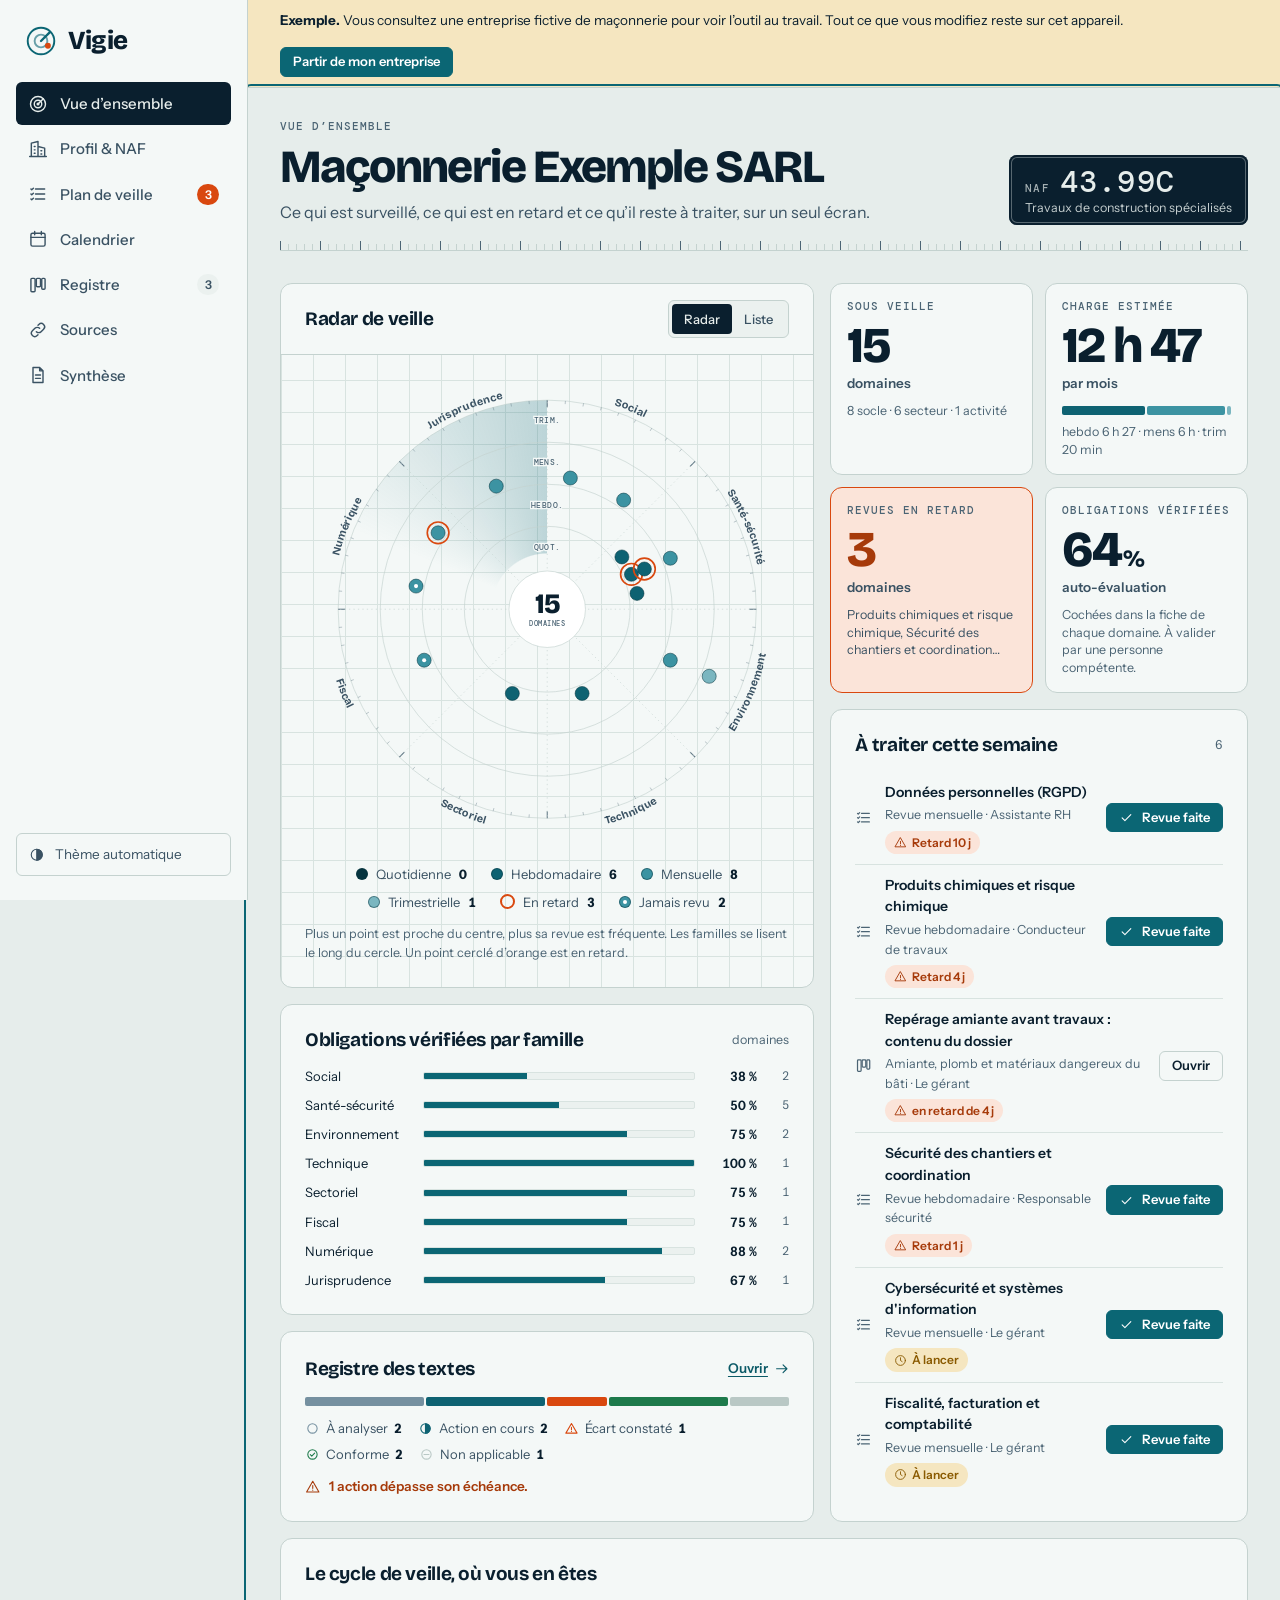
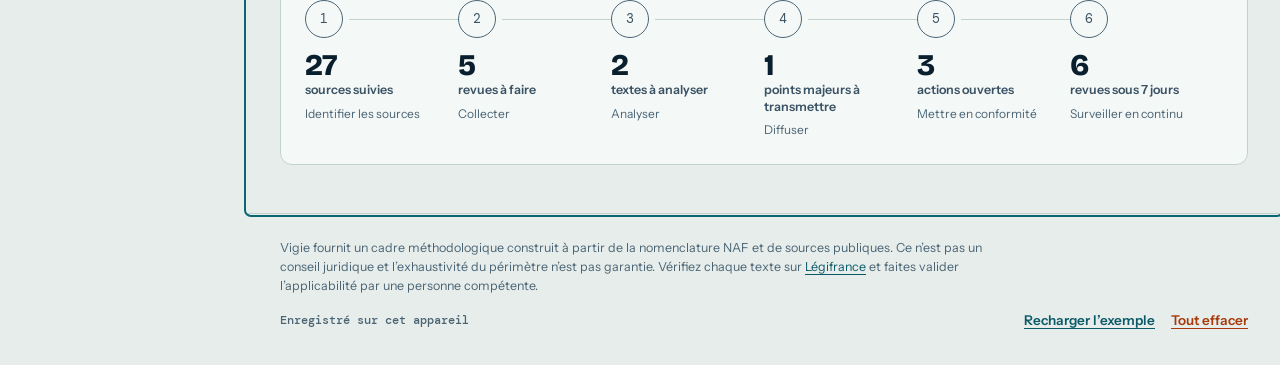
==== commit c9fb6d53: "Remplace l'ancien site par Vigie, un outil de veille réglementaire en un fichier Suppression du site" ====
--- a/index.html
+++ b/index.html
@@ -2,705 +2,5950 @@
 <html lang="fr">
 <head>
 <meta charset="UTF-8">
-<meta name="viewport" content="width=device-width, initial-scale=1.0">
-<title>Pierrel &amp; Co — Conseil en organisation et conformité</title>
-<meta name="description" content="Conseil en organisation, prévention et conformité réglementaire pour les entreprises, tous secteurs : pilotage, sécurité, maîtrise des coûts et veille réglementaire. Premier échange sous 48h.">
-<meta name="theme-color" content="#101820">
-<meta property="og:type" content="website">
-<meta property="og:title" content="Pierrel &amp; Co — Conseil en organisation et conformité">
-<meta property="og:description" content="Pilotage, prévention, maîtrise des coûts et veille réglementaire. Tous secteurs.">
-<link rel="icon" href="data:image/svg+xml,%3Csvg xmlns='http://www.w3.org/2000/svg' viewBox='0 0 64 64'%3E%3Crect width='64' height='64' fill='%23101820'/%3E%3Cline x1='0' y1='24' x2='64' y2='24' stroke='%233f7cb0' stroke-width='4'/%3E%3Cline x1='40' y1='0' x2='40' y2='64' stroke='%233f7cb0' stroke-width='4'/%3E%3Crect x='36' y='20' width='8' height='8' fill='%23f1f2ef'/%3E%3C/svg%3E">
+<meta name="viewport" content="width=device-width, initial-scale=1, viewport-fit=cover">
+<title>Vigie</title>
+<meta name="description" content="Vigie organise votre veille réglementaire à partir de votre code NAF : radar des domaines à surveiller, plan et calendrier de revues, registre des textes et note de synthèse. Tout reste sur votre appareil.">
+<meta name="theme-color" content="#0A1F2E">
+<link rel="icon" href="data:image/svg+xml,%3Csvg xmlns='http://www.w3.org/2000/svg' viewBox='0 0 64 64'%3E%3Crect width='64' height='64' rx='14' fill='%230A1F2E'/%3E%3Ccircle cx='32' cy='32' r='21' fill='none' stroke='%233FB6C6' stroke-width='3'/%3E%3Ccircle cx='32' cy='32' r='10' fill='none' stroke='%233FB6C6' stroke-width='3' opacity='.6'/%3E%3Cpath d='M32 32 47 17' stroke='%233FB6C6' stroke-width='3.5' stroke-linecap='round'/%3E%3Ccircle cx='44' cy='40' r='4.5' fill='%23FF7A45'/%3E%3C/svg%3E">
 <link rel="preconnect" href="https://fonts.googleapis.com">
-<link href="https://fonts.googleapis.com/css2?family=Archivo+Black&family=Archivo:wght@400;500;600;700&family=IBM+Plex+Mono:wght@400;500&display=swap" rel="stylesheet">
+<link rel="preconnect" href="https://fonts.gstatic.com" crossorigin>
+<link href="https://fonts.googleapis.com/css2?family=Bricolage+Grotesque:opsz,wght@12..96,500;12..96,700;12..96,800&family=DM+Mono:wght@400;500&family=Instrument+Sans:wght@400;500;600;700&family=Source+Serif+4:opsz,wght@8..60,400;8..60,600&display=swap" rel="stylesheet">
 <style>
-  :root{
-    --ink:#101820;
-    --concrete:#6d7680;
-    --concrete-light:#ccd1d5;
-    --paper:#f1f2ef;
-    --accent:#204f7a;
-    --accent-bright:#3f7cb0;
-    --accent-deep:#163a5c;
-    --steel:#3d5361;
-    --error:#a3372c;
-    --line: rgba(16,24,32,0.14);
-  }
-  *{box-sizing:border-box;}
-  html{scroll-behavior:smooth;}
-  body{
-    margin:0;
-    background:var(--paper);
-    color:var(--ink);
-    font-family:'Archivo', sans-serif;
-    font-size:16px;
-    line-height:1.5;
-    -webkit-font-smoothing:antialiased;
-  }
-  h1,h2,h3{
-    font-family:'Archivo Black', sans-serif;
-    margin:0;
-    line-height:0.98;
-    letter-spacing:-0.015em;
-    text-wrap:balance;
-  }
-  p{text-wrap:pretty;}
-  .mono{
-    font-family:'IBM Plex Mono', monospace;
-    letter-spacing:0.02em;
-    font-variant-numeric:tabular-nums;
-  }
-  a{color:inherit;}
-  .wrap{max-width:1180px;margin:0 auto;padding:0 32px;}
-
-  /* Skip link — keyboard/screen-reader users can bypass the nav */
-  .skip-link{
-    position:absolute; left:16px; top:-60px;
-    background:var(--accent); color:var(--paper);
-    font-family:'IBM Plex Mono', monospace; font-size:13px; font-weight:700;
-    padding:10px 16px; z-index:100; transition:top .2s;
-  }
-  .skip-link:focus{top:16px;}
-
-  /* Blueprint grid background */
-  .blueprint{
-    background-image:
-      linear-gradient(var(--line) 1px, transparent 1px),
-      linear-gradient(90deg, var(--line) 1px, transparent 1px);
-    background-size:48px 48px;
-  }
-
-  /* Fixed grain overlay — breaks the flat digital surface */
-  .grain{
-    position:fixed; inset:0; z-index:60; pointer-events:none;
-    opacity:0.02; mix-blend-mode:multiply;
-    background-image:url("data:image/svg+xml,%3Csvg xmlns='http://www.w3.org/2000/svg' width='120' height='120'%3E%3Cfilter id='n'%3E%3CfeTurbulence type='fractalNoise' baseFrequency='0.9' numOctaves='2' stitchTiles='stitch'/%3E%3C/filter%3E%3Crect width='100%25' height='100%25' filter='url(%23n)'/%3E%3C/svg%3E");
-  }
-
-  @media (prefers-reduced-motion: no-preference){
-    .reveal{opacity:0; transform:translateY(16px); transition:opacity .7s ease, transform .7s ease;}
-    .reveal.in{opacity:1; transform:translateY(0);}
-
-    /* Hero load-in: headline, lede and CTAs cascade in once, on page load */
-    @keyframes rise-in{
-      from{opacity:0; transform:translateY(18px);}
-      to{opacity:1; transform:translateY(0);}
-    }
-    .hero-load{opacity:0; animation:rise-in .8s cubic-bezier(.2,.7,.2,1) forwards;}
-    .hero-load:nth-child(1){animation-delay:.05s;}
-    .hero-load:nth-child(2){animation-delay:.2s;}
-    .hero-load:nth-child(3){animation-delay:.35s;}
-    .hero-load:nth-child(4){animation-delay:.5s;}
-    .plan-card.hero-load{animation-delay:.6s;}
-  }
-  @media (prefers-reduced-motion: reduce){
-    .hero-load{opacity:1;}
-  }
-
-  /* ===== HEADER ===== */
-  header{
-    position:sticky; top:0; z-index:50;
-    background:rgba(241,242,239,0.92);
-    backdrop-filter:blur(6px);
-    border-bottom:3px solid var(--accent);
-  }
-  .nav{
-    display:flex; align-items:center; justify-content:space-between;
-    padding:20px 32px; max-width:1180px; margin:0 auto;
-  }
-  .logo{
-    font-family:'Archivo Black', sans-serif;
-    font-size:19px;
-    display:flex; align-items:center; gap:10px;
-    text-decoration:none; white-space:nowrap;
-  }
-  nav ul{list-style:none; display:flex; gap:32px; margin:0; padding:0;}
-  nav a{
-    text-decoration:none; font-weight:600; font-size:14px;
-    padding-bottom:3px; border-bottom:2px solid transparent;
-    transition:border-color .2s;
-  }
-  nav a:hover, nav a:focus-visible{border-color:var(--accent);}
-  nav a[aria-current="page"]{border-color:var(--ink);}
-  .btn{
-    display:inline-block;
-    background:var(--ink); color:var(--paper);
-    font-weight:700; font-size:14px;
-    padding:14px 26px;
-    text-decoration:none;
-    border:1px solid var(--ink);
-    transition:background .2s, color .2s, transform .2s, box-shadow .2s;
-    position:relative;
-    cursor:pointer;
-  }
-  .btn:hover, .btn:focus-visible{background:var(--accent); color:var(--paper); border-color:var(--accent); transform:translateY(-2px); box-shadow:0 12px 24px -10px rgba(16,24,32,0.45);}
-  .btn:active{transform:translateY(0); box-shadow:none;}
-  .btn:focus-visible{outline:2px solid var(--accent-bright); outline-offset:2px;}
-  .btn-outline{
-    background:transparent; color:var(--ink); border:1px solid var(--ink);
-  }
-  .btn-outline:hover{background:var(--ink); color:var(--paper); box-shadow:0 12px 24px -10px rgba(16,24,32,0.35);}
-  .btn-outline:active{transform:translateY(0); box-shadow:none;}
-
-  /* ===== HERO ===== */
-  .hero{
-    padding:112px 0 100px;
-    position:relative;
-    overflow:hidden;
-    background:var(--ink);
-    color:var(--paper);
-  }
-  .hero.blueprint{
-    background-image:
-      linear-gradient(rgba(241,242,239,0.05) 1px, transparent 1px),
-      linear-gradient(90deg, rgba(241,242,239,0.05) 1px, transparent 1px);
-    background-size:48px 48px;
-  }
-  .hero-art{
-    position:absolute; right:-4%; top:8%; width:56%; height:84%;
-    opacity:0.55; pointer-events:none; z-index:0;
-  }
-  .hero-art path, .hero-art line, .hero-art polyline, .hero-art rect, .hero-art circle{
-    fill:none; stroke:var(--accent-bright); stroke-width:1.4; stroke-linecap:round; stroke-linejoin:round;
-  }
-  .hero-art .fill-dim{fill:rgba(63,124,176,0.08); stroke:none;}
-  .hero-inner{
-    display:grid; grid-template-columns:1.2fr 0.8fr; gap:60px; align-items:end;
-    position:relative; z-index:1;
-  }
-  .eyebrow{
-    font-family:'IBM Plex Mono', monospace;
-    font-size:12px; text-transform:uppercase; letter-spacing:0.12em;
-    color:var(--accent-bright); font-weight:600;
-    display:flex; align-items:center; gap:10px; margin-bottom:22px;
-  }
-  .eyebrow::before{content:"";width:26px;height:2px;background:var(--accent-bright);}
-  .hero h1{
-    font-size:clamp(42px, 6.4vw, 84px);
-    color:var(--paper);
-  }
-  .hero h1 .accent{color:var(--accent-bright);}
-  .hero p.lede{
-    margin-top:26px; font-size:20px; max-width:46ch; color:var(--concrete-light);
-  }
-  .hero-cta{margin-top:40px; display:flex; gap:16px; flex-wrap:wrap;}
-  .hero .btn{background:var(--paper); color:var(--ink); border-color:var(--paper);}
-  .hero .btn:hover{background:var(--accent-bright); color:var(--paper); border-color:var(--accent-bright); box-shadow:0 12px 28px -10px rgba(0,0,0,0.5);}
-  .hero .btn-outline{background:transparent; color:var(--paper); border-color:rgba(241,242,239,0.55);}
-  .hero .btn-outline:hover{background:rgba(241,242,239,0.08); color:var(--paper); box-shadow:none;}
-
-  .plan-card{
-    border:1px solid rgba(241,242,239,0.3); background:rgba(241,242,239,0.03); color:var(--paper);
-    padding:26px; position:relative; margin-left:24px; backdrop-filter:blur(2px);
-  }
-  .plan-card::before{
-    content:"FICHE / 01";
-    position:absolute; top:-11px; left:20px;
-    background:var(--ink); padding:0 8px; color:var(--accent-bright);
-    font-family:'IBM Plex Mono', monospace; font-size:11px; letter-spacing:0.08em;
-  }
-  .plan-card dl{margin:0; display:grid; grid-template-columns:auto 1fr; gap:10px 18px; font-size:14px;}
-  .plan-card dt{font-family:'IBM Plex Mono', monospace; color:var(--concrete-light);}
-  .plan-card dd{margin:0; font-weight:600; color:var(--paper);}
-  .corner-ticks{position:absolute; inset:0; pointer-events:none;}
-  .corner-ticks span{position:absolute; width:14px; height:14px; border:2px solid var(--accent-bright);}
-  .corner-ticks span:nth-child(1){top:-2px; left:-2px; border-right:none; border-bottom:none;}
-  .corner-ticks span:nth-child(2){top:-2px; right:-2px; border-left:none; border-bottom:none;}
-  .corner-ticks span:nth-child(3){bottom:-2px; left:-2px; border-right:none; border-top:none;}
-  .corner-ticks span:nth-child(4){bottom:-2px; right:-2px; border-left:none; border-top:none;}
-
-  /* ===== STATS ===== */
-  .stats{
-    background:var(--ink); color:var(--paper);
-    padding:52px 0;
-    border-top:4px solid var(--accent);
-  }
-  .stats-grid{
-    display:grid; grid-template-columns:repeat(4,1fr); gap:24px;
-    list-style:none; margin:0; padding:0;
-  }
-  .stat{border-left:1px solid rgba(241,242,239,0.25); padding-left:20px;}
-  .stat .num{font-family:'Archivo Black'; font-size:46px; color:var(--accent-bright);}
-  .stat .label{font-family:'IBM Plex Mono', monospace; font-size:12.5px; color:var(--concrete-light); margin-top:6px;}
-
-  /* ===== SECTION HEADS ===== */
-  .section{padding:104px 0 116px;}
-  .section-head{
-    display:flex; justify-content:space-between; align-items:flex-end;
-    margin-bottom:56px; gap:24px; flex-wrap:wrap;
-    border-bottom:1px solid var(--line); padding-bottom:24px;
-  }
-  .section-head h2{font-size:clamp(28px,3.4vw,42px);}
-  .section-head .sub{max-width:40ch; color:#4a4c47; font-size:15px;}
-
-  /* ===== SERVICES ===== */
-  .services-grid{
-    display:grid; grid-template-columns:repeat(3,1fr); grid-auto-rows:1fr; gap:1px;
-    background:var(--line); border:1px solid var(--line);
-  }
-  .service{
-    background:var(--paper); padding:34px 28px; position:relative;
-    transition:background .2s;
-  }
-  .service:hover{background:#fff;}
-  .service:first-child{
-    grid-column:span 2; background:var(--ink); color:var(--paper);
-  }
-  .service:first-child p{color:var(--concrete-light);}
-  .service:first-child .idx{color:var(--accent-bright);}
-  .service:last-child{grid-column:span 2;}
-  .service:last-child p{max-width:none;}
-  .service .idx{
-    font-family:'IBM Plex Mono', monospace; font-size:12px; color:var(--accent); font-weight:700;
-  }
-  .service h3{font-size:21px; margin-top:14px;}
-  .service p{margin-top:12px; font-size:14.5px; color:#4a4c47; max-width:46ch;}
-
-  /* ===== PROCESS (real sequence -> numbered ok) ===== */
-  .process{
-    display:grid; grid-template-columns:repeat(4,1fr); gap:0;
-    position:relative; list-style:none; margin:0; padding:0;
-  }
-  .process::before{
-    content:""; position:absolute; top:26px; left:0; right:0; height:1px;
-    background:var(--line);
-  }
-  .step{padding:0 20px 0 0; position:relative;}
-  .step .num{
-    font-family:'IBM Plex Mono', monospace;
-    width:52px; height:52px; border:1px solid var(--ink); background:var(--paper);
-    display:flex; align-items:center; justify-content:center;
-    font-size:15px; position:relative; z-index:1; margin-bottom:20px;
-  }
-  .step h3{font-size:17px;}
-  .step p{font-size:14px; color:#4a4c47; margin-top:8px; max-width:32ch;}
-
-  /* ===== ABOUT ===== */
-  .about{display:grid; grid-template-columns:0.9fr 1.1fr; gap:60px; align-items:center;}
-  .about-photo{
-    aspect-ratio:4/5; background:var(--concrete-light);
-    border:1px solid var(--ink);
-    display:flex; align-items:center; justify-content:center;
-    font-family:'IBM Plex Mono', monospace; font-size:13px; color:var(--concrete);
-    text-align:center; padding:20px;
-  }
-  .about-text p{font-size:16px; color:#333; margin-bottom:16px; max-width:56ch;}
-  .quote-mark{font-family:'Archivo Black'; font-size:52px; color:var(--accent); line-height:0.6; display:block; margin-bottom:6px;}
-
-  /* ===== FUTURE / GROWTH BANNER ===== */
-  .growth{
-    background:var(--ink); color:var(--paper);
-    padding:72px 0; border-top:1px solid var(--accent-deep); border-bottom:1px solid var(--accent-deep);
-  }
-  .growth-inner{display:flex; justify-content:space-between; align-items:center; gap:40px; flex-wrap:wrap;}
-  .growth h2{font-size:clamp(26px,3.4vw,38px); max-width:22ch; color:var(--paper);}
-  .growth h2 .accent{color:var(--accent-bright);}
-  .growth p{max-width:42ch; font-size:15.5px; color:var(--concrete-light); margin-top:14px; font-weight:500;}
-
-  /* ===== CONTACT ===== */
-  .contact-grid{display:grid; grid-template-columns:1fr 1fr; gap:60px;}
-  .field{margin-bottom:20px;}
-  .field label{
-    display:block; font-family:'IBM Plex Mono', monospace; font-size:12px;
-    text-transform:uppercase; letter-spacing:0.06em; margin-bottom:8px; color:var(--steel);
-  }
-  .field input, .field textarea{
-    width:100%; border:1px solid var(--ink); background:transparent;
-    padding:12px 14px; font-family:'Archivo'; font-size:15px; color:var(--ink);
-    transition:border-color .15s, box-shadow .15s;
-  }
-  .field input:focus, .field textarea:focus{outline:2px solid var(--accent-bright); outline-offset:1px;}
-  .field input[aria-invalid="true"], .field textarea[aria-invalid="true"]{border-color:var(--error);}
-  .field .error-msg{
-    display:none; font-family:'IBM Plex Mono', monospace; font-size:12.5px;
-    color:var(--error); margin-top:6px;
-  }
-  .field .error-msg.show{display:block;}
-  .form-status{
-    margin-top:18px; padding:14px 16px; font-size:14px; display:none;
-    border:1px solid var(--ink);
-  }
-  .form-status.show{display:block;}
-  .form-status.success{border-color:#2f5d3a; background:#eef3ec; color:#1f3d27;}
-  .form-status.error{border-color:var(--error); background:#faeae7; color:#6e2019;}
-  .contact-info dl{display:grid; grid-template-columns:auto 1fr; gap:14px 20px; font-size:15px;}
-  .contact-info dt{font-family:'IBM Plex Mono', monospace; color:var(--concrete); font-size:12px; text-transform:uppercase; padding-top:3px;}
-  .contact-info dd{margin:0; font-weight:600;}
-
-  footer{
-    border-top:1px solid var(--line); padding:32px 0; font-size:13px; color:var(--concrete);
-  }
-  .footer-row{
-    display:flex; justify-content:space-between; flex-wrap:wrap; gap:16px; align-items:center;
-  }
-  .footer-links{display:flex; gap:20px; list-style:none; margin:0; padding:0; flex-wrap:wrap;}
-  .footer-links a{text-decoration:underline; text-underline-offset:2px;}
-  .footer-links a:hover, .footer-links a:focus-visible{color:var(--ink);}
-  footer details{
-    margin-top:20px; border-top:1px solid var(--line); padding-top:16px;
-    font-size:13px; color:#4a4c47;
-  }
-  footer details summary{cursor:pointer; font-weight:600; color:var(--ink); list-style:none;}
-  footer details summary::-webkit-details-marker{display:none;}
-  footer details summary::before{content:"+ "; color:var(--accent); font-family:'IBM Plex Mono', monospace;}
-  footer details[open] summary::before{content:"– ";}
-  footer details p{max-width:70ch; margin:10px 0 0;}
-
-  @media (max-width: 880px){
-    .hero-inner, .about, .contact-grid{grid-template-columns:1fr; gap:36px;}
-    .stats-grid{grid-template-columns:repeat(2,1fr);}
-    .services-grid{grid-template-columns:1fr;}
-    .service:first-child, .service:last-child{grid-column:span 1;}
-    .process{grid-template-columns:repeat(2,1fr); row-gap:32px;}
-    .process::before{display:none;}
-    nav ul{display:none;}
-    .growth-inner{flex-direction:column; align-items:flex-start;}
-    .plan-card{margin-left:0;}
-  }
+/* ==========================================================================
+   Vigie — carte marine de la conformité
+   Concept : une veille se tient comme un quart en mer. Papier de carte gris-vert,
+   encre marine, un seul orange de signalisation réservé à ce qui exige une action.
+   ========================================================================== */
+
+:root {
+  --bg: #e6edeb;
+  --surface: #f4f8f7;
+  --surface-2: #ffffff;
+  --surface-3: #ebf1ef;
+  --fg: #0a1f2e;
+  --fg-2: #3a5263;
+  --fg-3: #4b6474;
+  --line: #c4d2cf;
+  --line-2: #d8e3e0;
+
+  --sea: #0b6674;
+  --sea-fg: #ffffff;
+  --sea-ink: #0b5a67;
+  --sea-soft: #d2e7e9;
+  --signal: #d9480f;
+  --signal-ink: #a63a0a;
+  --signal-soft: #fbe4d9;
+  --ok: #1d7a4b;
+  --ok-soft: #d5eedd;
+  --warn: #8a5a00;
+  --warn-soft: #f5e6c0;
+
+  /* Fréquence de revue : une seule teinte, du plus soutenu au plus léger. */
+  --f1: #06343f;
+  --f2: #0e6272;
+  --f3: #3c93a2;
+  --f4: #7ab6c0;
+
+  /* Charge du calendrier */
+  --h1: #cfe6e9;
+  --h2: #98cdd5;
+  --h3: #3f97a6;
+  --h4: #0f6070;
+  --h3-fg: #04222a;
+  --h4-fg: #ffffff;
+
+  --st-analyser: #7590a0;
+  --st-cours: #0e6272;
+  --st-ecart: #d9480f;
+  --st-conforme: #1d7a4b;
+  --st-na: #b9c8c5;
+
+  --sweep: rgba(11, 102, 116, 0.24);
+  --scrim: rgba(5, 15, 22, 0.55);
+  --shadow: 0 1px 2px rgba(10, 31, 46, 0.06), 0 10px 30px rgba(10, 31, 46, 0.12);
+
+  --font-display: "Bricolage Grotesque", "Arial Narrow", system-ui, sans-serif;
+  --font-ui: "Instrument Sans", system-ui, -apple-system, "Segoe UI", sans-serif;
+  --font-mono: "DM Mono", ui-monospace, "SFMono-Regular", Menlo, Consolas, monospace;
+  --font-doc: "Source Serif 4", Georgia, "Times New Roman", serif;
+
+  --r-s: 6px;
+  --r-m: 12px;
+  --r-l: 20px;
+  --s-1: 4px;
+  --s-2: 8px;
+  --s-3: 12px;
+  --s-4: 16px;
+  --s-5: 24px;
+  --s-6: 32px;
+  --s-7: 48px;
+  --s-8: 72px;
+  --rail: 248px;
+  color-scheme: light;
+}
+
+@media (prefers-color-scheme: dark) {
+  :root:not([data-theme="light"]) {
+    --bg: #050f16;
+    --surface: #0a1a25;
+    --surface-2: #0f2432;
+    --surface-3: #0c1f2b;
+    --fg: #e3eef0;
+    --fg-2: #a5bbc5;
+    --fg-3: #7b95a2;
+    --line: #1d3746;
+    --line-2: #142b38;
+    --sea: #3fb6c6;
+    --sea-fg: #04222a;
+    --sea-ink: #7ed4df;
+    --sea-soft: #0f3541;
+    --signal: #ff7a45;
+    --signal-ink: #ff9d73;
+    --signal-soft: #3a1e13;
+    --ok: #4cc38a;
+    --ok-soft: #0f2f20;
+    --warn: #e5b04b;
+    --warn-soft: #33270e;
+    --f1: #a6e7ef;
+    --f2: #63c6d4;
+    --f3: #3a9aab;
+    --f4: #22707f;
+    --h1: #12404b;
+    --h2: #1b6070;
+    --h3: #3aa0b4;
+    --h4: #7fd6e2;
+    --h3-fg: #04222a;
+    --h4-fg: #04222a;
+    --st-analyser: #7b95a2;
+    --st-cours: #3fb6c6;
+    --st-ecart: #ff7a45;
+    --st-conforme: #4cc38a;
+    --st-na: #2a4453;
+    --sweep: rgba(63, 182, 198, 0.26);
+    --scrim: rgba(0, 0, 0, 0.62);
+    --shadow: 0 1px 2px rgba(0, 0, 0, 0.4), 0 14px 36px rgba(0, 0, 0, 0.5);
+    color-scheme: dark;
+  }
+}
+
+:root[data-theme="dark"] {
+  --bg: #050f16;
+  --surface: #0a1a25;
+  --surface-2: #0f2432;
+  --surface-3: #0c1f2b;
+  --fg: #e3eef0;
+  --fg-2: #a5bbc5;
+  --fg-3: #7b95a2;
+  --line: #1d3746;
+  --line-2: #142b38;
+  --sea: #3fb6c6;
+  --sea-fg: #04222a;
+  --sea-ink: #7ed4df;
+  --sea-soft: #0f3541;
+  --signal: #ff7a45;
+  --signal-ink: #ff9d73;
+  --signal-soft: #3a1e13;
+  --ok: #4cc38a;
+  --ok-soft: #0f2f20;
+  --warn: #e5b04b;
+  --warn-soft: #33270e;
+  --f1: #a6e7ef;
+  --f2: #63c6d4;
+  --f3: #3a9aab;
+  --f4: #22707f;
+  --h1: #12404b;
+  --h2: #1b6070;
+  --h3: #3aa0b4;
+  --h4: #7fd6e2;
+  --h3-fg: #04222a;
+  --h4-fg: #04222a;
+  --st-analyser: #7b95a2;
+  --st-cours: #3fb6c6;
+  --st-ecart: #ff7a45;
+  --st-conforme: #4cc38a;
+  --st-na: #2a4453;
+  --sweep: rgba(63, 182, 198, 0.26);
+  --scrim: rgba(0, 0, 0, 0.62);
+  --shadow: 0 1px 2px rgba(0, 0, 0, 0.4), 0 14px 36px rgba(0, 0, 0, 0.5);
+  color-scheme: dark;
+}
+
+/* ---------------------------------------------------------------- base */
+*,
+*::before,
+*::after {
+  box-sizing: border-box;
+}
+html {
+  -webkit-text-size-adjust: 100%;
+  scroll-padding-top: 88px;
+}
+body {
+  margin: 0;
+  background: var(--bg);
+  color: var(--fg);
+  font: 400 15px/1.55 var(--font-ui);
+  -webkit-font-smoothing: antialiased;
+  text-rendering: optimizeLegibility;
+}
+h1,
+h2,
+h3,
+h4 {
+  margin: 0;
+  font-family: var(--font-display);
+  font-weight: 700;
+  letter-spacing: -0.02em;
+  line-height: 1.12;
+  text-wrap: balance;
+}
+p {
+  margin: 0;
+}
+ul,
+ol {
+  margin: 0;
+  padding: 0;
+  list-style: none;
+}
+button,
+input,
+select,
+textarea {
+  font: inherit;
+  color: inherit;
+}
+button {
+  cursor: pointer;
+}
+a {
+  color: var(--sea-ink);
+  text-underline-offset: 3px;
+}
+a:hover {
+  text-decoration-thickness: 2px;
+}
+small {
+  font-size: 12.5px;
+}
+:focus-visible {
+  outline: 2px solid var(--sea);
+  outline-offset: 2px;
+  border-radius: 3px;
+}
+[hidden] {
+  display: none !important;
+}
+.sr {
+  position: absolute !important;
+  width: 1px;
+  height: 1px;
+  overflow: hidden;
+  clip: rect(0 0 0 0);
+  white-space: nowrap;
+}
+.skip {
+  position: fixed;
+  left: 12px;
+  top: -60px;
+  z-index: 100;
+  background: var(--fg);
+  color: var(--bg);
+  padding: 10px 14px;
+  border-radius: var(--r-s);
+  text-decoration: none;
+}
+.skip:focus {
+  top: 12px;
+}
+.mono {
+  font-family: var(--font-mono);
+}
+.num {
+  font-variant-numeric: tabular-nums;
+}
+.muted {
+  color: var(--fg-3);
+}
+.small {
+  font-size: 12.5px;
+}
+.petit {
+  font-size: 13px;
+}
+.signal {
+  color: var(--signal-ink);
+}
+.eyebrow {
+  font: 500 11px/1.2 var(--font-mono);
+  letter-spacing: 0.09em;
+  text-transform: uppercase;
+  color: var(--fg-3);
+}
+.ic {
+  width: 1.15em;
+  height: 1.15em;
+  flex: none;
+  vertical-align: -0.2em;
+}
+
+/* --------------------------------------------------------------- coque */
+.shell {
+  display: grid;
+  grid-template-columns: var(--rail) minmax(0, 1fr);
+  min-height: 100dvh;
+}
+.rail {
+  position: sticky;
+  top: 0;
+  height: 100dvh;
+  display: flex;
+  flex-direction: column;
+  gap: var(--s-5);
+  padding: var(--s-5) var(--s-4);
+  background: var(--surface);
+  border-right: 1px solid var(--line);
+}
+.brand {
+  display: flex;
+  align-items: center;
+  gap: 10px;
+  padding: 0 var(--s-2);
+  color: var(--fg);
+  text-decoration: none;
+  font: 800 26px/1 var(--font-display);
+  letter-spacing: -0.03em;
+}
+.brand svg {
+  width: 34px;
+  height: 34px;
+  color: var(--sea);
+}
+#nav {
+  display: flex;
+  flex-direction: column;
+  gap: 2px;
+}
+.nav-i {
+  display: flex;
+  align-items: center;
+  gap: 12px;
+  padding: 10px 12px;
+  border-radius: var(--r-s);
+  color: var(--fg-2);
+  text-decoration: none;
+  font-weight: 500;
+}
+.nav-i:hover {
+  background: var(--surface-3);
+  color: var(--fg);
+}
+.nav-i.on {
+  background: var(--fg);
+  color: var(--bg);
+}
+.nav-i .ic {
+  width: 20px;
+  height: 20px;
+}
+.badge {
+  margin-left: auto;
+  min-width: 22px;
+  padding: 1px 7px;
+  border-radius: 99px;
+  background: var(--surface-3);
+  color: var(--fg-2);
+  font: 600 12px/1.6 var(--font-ui);
+  text-align: center;
+}
+.badge.al {
+  background: var(--signal);
+  color: #fff;
+}
+.nav-i.on .badge {
+  background: color-mix(in srgb, var(--bg) 22%, transparent);
+  color: var(--bg);
+}
+.nav-i.on .badge.al {
+  background: var(--signal);
+  color: #fff;
+}
+.rail-pied {
+  margin-top: auto;
+}
+.rail-btn {
+  display: flex;
+  align-items: center;
+  gap: 10px;
+  width: 100%;
+  padding: 10px 12px;
+  background: transparent;
+  border: 1px solid var(--line);
+  border-radius: var(--r-s);
+  color: var(--fg-2);
+  font-size: 13.5px;
+}
+.rail-btn:hover {
+  border-color: var(--fg-3);
+  color: var(--fg);
+}
+.stage {
+  min-width: 0;
+  display: flex;
+  flex-direction: column;
+}
+main {
+  flex: 1;
+  width: 100%;
+  max-width: 1240px;
+  margin: 0 auto;
+  padding: var(--s-6) var(--s-6) var(--s-7);
+  outline: none;
+}
+.banniere {
+  display: flex;
+  align-items: center;
+  justify-content: space-between;
+  gap: var(--s-4);
+  flex-wrap: wrap;
+  padding: 10px var(--s-6);
+  background: var(--warn-soft);
+  color: var(--fg);
+  border-bottom: 1px solid var(--line);
+  font-size: 13.5px;
+}
+.pied {
+  padding: var(--s-5) var(--s-6) var(--s-6);
+  border-top: 1px solid var(--line);
+  display: grid;
+  gap: var(--s-3);
+}
+.pied-mentions {
+  max-width: 88ch;
+  color: var(--fg-3);
+  font-size: 12.5px;
+}
+.pied-ligne {
+  display: flex;
+  justify-content: space-between;
+  gap: var(--s-4);
+  flex-wrap: wrap;
+  align-items: center;
+}
+.pied-liens {
+  display: flex;
+  gap: var(--s-4);
+}
+.etat {
+  font: 500 12px var(--font-mono);
+  color: var(--fg-3);
+}
+
+/* ------------------------------------------------------- éléments communs */
+.btn {
+  display: inline-flex;
+  align-items: center;
+  justify-content: center;
+  gap: 8px;
+  padding: 10px 16px;
+  border: 1px solid var(--sea);
+  border-radius: var(--r-s);
+  background: var(--sea);
+  color: var(--sea-fg);
+  font-weight: 600;
+  font-size: 14px;
+  line-height: 1.2;
+  text-decoration: none;
+  white-space: nowrap;
+}
+.btn:hover {
+  filter: brightness(1.08);
+}
+.btn:active {
+  transform: translateY(1px);
+}
+.btn-sm {
+  padding: 6px 12px;
+  font-size: 13px;
+}
+.btn-quiet {
+  background: transparent;
+  color: var(--fg);
+  border-color: var(--line);
+}
+.btn-quiet:hover {
+  border-color: var(--fg-3);
+  filter: none;
+  background: var(--surface-3);
+}
+.btn-danger {
+  background: transparent;
+  color: var(--signal-ink);
+  border-color: var(--signal);
+}
+.btn-danger:hover {
+  background: var(--signal-soft);
+  filter: none;
+}
+.arme {
+  background: var(--signal) !important;
+  color: #fff !important;
+  border-color: var(--signal) !important;
+}
+.lien {
+  display: inline-flex;
+  align-items: center;
+  gap: 6px;
+  padding: 2px 0;
+  background: none;
+  border: 0;
+  color: var(--sea-ink);
+  font-weight: 600;
+  font-size: 13.5px;
+  text-decoration: underline;
+  text-underline-offset: 3px;
+  text-decoration-thickness: 1px;
+}
+.lien:hover {
+  text-decoration-thickness: 2px;
+}
+.lien.arme {
+  padding: 2px 8px;
+  border-radius: var(--r-s);
+  text-decoration: none;
+}
+.danger-l {
+  color: var(--signal-ink);
+}
+.icone {
+  display: grid;
+  place-items: center;
+  width: 36px;
+  height: 36px;
+  border: 1px solid var(--line);
+  border-radius: 50%;
+  background: transparent;
+  color: var(--fg-2);
+}
+.icone:hover {
+  color: var(--fg);
+  border-color: var(--fg-3);
+}
+.panel {
+  background: var(--surface);
+  border: 1px solid var(--line);
+  border-radius: var(--r-m);
+  padding: var(--s-5);
+  min-width: 0;
+}
+.panel-head {
+  display: flex;
+  align-items: center;
+  justify-content: space-between;
+  gap: var(--s-4);
+  margin-bottom: var(--s-4);
+  flex-wrap: wrap;
+}
+.panel-head h2 {
+  font-size: 19px;
+}
+.aide {
+  color: var(--fg-3);
+  font-size: 13px;
+  margin-top: 4px;
+  max-width: 62ch;
+}
+.note,
+.note-inline {
+  padding: var(--s-4);
+  border: 1px dashed var(--line);
+  border-radius: var(--r-m);
+  color: var(--fg-2);
+  font-size: 13.5px;
+}
+.note-inline {
+  margin: var(--s-3) 0;
+  padding: var(--s-3);
+}
+.note-graph {
+  margin-top: var(--s-3);
+  color: var(--fg-3);
+  font-size: 12.5px;
+  max-width: 70ch;
+}
+.callout {
+  display: flex;
+  align-items: center;
+  justify-content: space-between;
+  gap: var(--s-4);
+  flex-wrap: wrap;
+  margin-bottom: var(--s-4);
+  padding: var(--s-4) var(--s-5);
+  background: var(--sea-soft);
+  border: 1px solid var(--line);
+  border-radius: var(--r-m);
+}
+.callout div {
+  display: grid;
+  gap: 2px;
+  max-width: 70ch;
+}
+.callout span {
+  color: var(--fg-2);
+  font-size: 13.5px;
+}
+.vide-etat {
+  display: flex;
+  align-items: center;
+  gap: var(--s-3);
+  padding: var(--s-5);
+  color: var(--fg-3);
+  border: 1px dashed var(--line);
+  border-radius: var(--r-m);
+  font-size: 14px;
+}
+.vide-etat.petit {
+  padding: var(--s-3) var(--s-4);
+  font-size: 13.5px;
+}
+.vide-etat.grand {
+  flex-direction: column;
+  text-align: center;
+  padding: var(--s-7) var(--s-5);
+  gap: var(--s-3);
+}
+.vide-etat.grand .ic {
+  width: 34px;
+  height: 34px;
+  color: var(--sea);
+}
+.vide-etat.grand b {
+  color: var(--fg);
+  font: 700 20px var(--font-display);
+}
+.vide-etat.grand span {
+  max-width: 52ch;
+}
+.espace {
+  margin-top: var(--s-5);
+  margin-bottom: var(--s-2);
+}
+
+/* règle graduée : le détail de carte marine sous chaque titre */
+.ruler {
+  height: 10px;
+  margin: var(--s-4) 0 var(--s-6);
+  border-bottom: 1px solid var(--line);
+  background:
+    repeating-linear-gradient(90deg, var(--fg-3) 0 1px, transparent 1px 40px) 0 0 / 100% 10px no-repeat,
+    repeating-linear-gradient(90deg, var(--line) 0 1px, transparent 1px 8px) 0 100% / 100% 6px no-repeat;
+}
+
+/* en-tête d'écran */
+.view-head {
+  display: flex;
+  align-items: flex-end;
+  justify-content: space-between;
+  gap: var(--s-5);
+  flex-wrap: wrap;
+}
+.vh-txt {
+  display: grid;
+  gap: var(--s-2);
+  min-width: 0;
+  max-width: 74ch;
+}
+.view-head h1 {
+  font-size: clamp(30px, 3.8vw, 46px);
+  font-weight: 800;
+  letter-spacing: -0.035em;
+}
+.lede {
+  color: var(--fg-2);
+  font-size: 16px;
+  max-width: 66ch;
+}
+.view-actions {
+  display: flex;
+  gap: var(--s-2);
+  flex-wrap: wrap;
+}
+
+/* plaque d'immatriculation NAF */
+.plaque {
+  display: grid;
+  grid-template-columns: auto 1fr;
+  grid-template-areas: "l c" "d d";
+  align-items: baseline;
+  column-gap: 10px;
+  row-gap: 2px;
+  padding: 10px 16px 9px;
+  min-width: 190px;
+  max-width: 330px;
+  background: var(--fg);
+  color: var(--bg);
+  border-radius: 8px;
+  box-shadow: inset 0 0 0 2px var(--fg), inset 0 0 0 3px color-mix(in srgb, var(--bg) 35%, transparent);
+}
+.plaque-l {
+  grid-area: l;
+  font: 500 10.5px var(--font-mono);
+  letter-spacing: 0.12em;
+  opacity: 0.7;
+}
+.plaque-c {
+  grid-area: c;
+  font: 500 30px/1.1 var(--font-mono);
+  letter-spacing: 0.04em;
+}
+.plaque-d {
+  grid-area: d;
+  font-size: 12.5px;
+  line-height: 1.3;
+  opacity: 0.85;
+}
+.plaque .lien {
+  grid-area: d;
+  color: var(--bg);
+  justify-self: start;
+}
+
+/* pilules, étiquettes, puces */
+.pill {
+  display: inline-flex;
+  align-items: center;
+  gap: 5px;
+  padding: 2px 9px;
+  border-radius: 99px;
+  font-size: 12px;
+  font-weight: 600;
+  white-space: nowrap;
+  line-height: 1.6;
+}
+.pill .ic {
+  width: 13px;
+  height: 13px;
+}
+.pill-retard {
+  background: var(--signal-soft);
+  color: var(--signal-ink);
+}
+.pill-jour {
+  background: var(--warn-soft);
+  color: var(--warn);
+}
+.pill-avenir {
+  background: var(--surface-3);
+  color: var(--fg-2);
+  font-weight: 500;
+}
+.tags {
+  display: flex;
+  gap: 5px;
+  flex-wrap: wrap;
+}
+.tag {
+  display: inline-block;
+  padding: 1px 8px;
+  border: 1px solid var(--line);
+  border-radius: 4px;
+  font: 500 11px/1.6 var(--font-mono);
+  letter-spacing: 0.02em;
+  color: var(--fg-2);
+}
+.tag-o {
+  border-style: dashed;
+  color: var(--fg-3);
+}
+.chips {
+  display: flex;
+  gap: 6px;
+  flex-wrap: wrap;
+}
+.chip {
+  padding: 4px 10px;
+  border: 1px solid var(--line);
+  border-radius: 99px;
+  background: var(--surface-2);
+  font-size: 12.5px;
+  color: var(--fg-2);
+}
+button.chip:hover {
+  border-color: var(--sea);
+  color: var(--sea-ink);
+}
+.pastille {
+  display: inline-block;
+  width: 12px;
+  height: 12px;
+  border-radius: 50%;
+  border: 1.5px solid color-mix(in srgb, var(--f1) 50%, transparent);
+  flex: none;
+}
+.pastille.alerte {
+  background: transparent;
+  border: 2.5px solid var(--signal);
+  width: 15px;
+  height: 15px;
+}
+.pastille.jamais {
+  background: var(--f3);
+  position: relative;
+}
+.pastille.jamais::after {
+  content: "";
+  position: absolute;
+  inset: 3px;
+  border-radius: 50%;
+  background: var(--surface-2);
+}
+.pastille.sq {
+  border-radius: 2px;
+  background: var(--signal);
+  border: 0;
+}
+
+/* boutons segmentés */
+.seg {
+  display: inline-flex;
+  padding: 3px;
+  background: var(--surface-3);
+  border: 1px solid var(--line);
+  border-radius: var(--r-s);
+}
+.seg button {
+  padding: 5px 12px;
+  border: 0;
+  border-radius: 4px;
+  background: transparent;
+  color: var(--fg-2);
+  font-size: 13px;
+  font-weight: 500;
+}
+.seg button[aria-pressed="true"] {
+  background: var(--fg);
+  color: var(--bg);
+}
+
+/* formulaires */
+.champ {
+  display: grid;
+  gap: 6px;
+  margin-bottom: var(--s-4);
+  min-width: 0;
+}
+.champ.inline {
+  margin: 0;
+}
+.champ label,
+.champ legend {
+  font-size: 13px;
+  font-weight: 600;
+  color: var(--fg-2);
+}
+.req {
+  color: var(--signal-ink);
+}
+input[type="text"],
+input[type="search"],
+input[type="date"],
+select,
+textarea,
+.ctl {
+  width: 100%;
+  min-width: 0;
+  padding: 9px 12px;
+  background: var(--surface-2);
+  border: 1px solid var(--line);
+  border-radius: var(--r-s);
+  color: var(--fg);
+  font-size: 14px;
+}
+input::placeholder,
+textarea::placeholder {
+  color: var(--fg-3);
+  opacity: 0.85;
+}
+input:hover,
+select:hover,
+textarea:hover {
+  border-color: var(--fg-3);
+}
+.ctl-sm {
+  padding: 6px 9px;
+  font-size: 13px;
+}
+textarea {
+  resize: vertical;
+  min-height: 74px;
+}
+.recherche {
+  position: relative;
+  display: flex;
+  align-items: center;
+}
+.recherche .ic {
+  position: absolute;
+  left: 12px;
+  color: var(--fg-3);
+  pointer-events: none;
+}
+.recherche input {
+  padding-left: 36px;
+}
+.recherche.petit {
+  min-width: 240px;
+}
+input[type="checkbox"] {
+  accent-color: var(--sea);
+}
+.form-grille {
+  display: grid;
+  grid-template-columns: repeat(2, minmax(0, 1fr));
+  gap: 0 var(--s-4);
+}
+.form-grille .large {
+  grid-column: 1 / -1;
+}
+fieldset.champ {
+  border: 0;
+  padding: 0;
+  margin-inline: 0;
+  display: flex;
+  flex-wrap: wrap;
+  gap: 8px;
+}
+fieldset.champ legend {
+  padding: 0;
+  margin-bottom: 6px;
+  width: 100%;
+}
+.pastille-c input {
+  position: absolute;
+  opacity: 0;
+  pointer-events: none;
+}
+.pastille-c span {
+  display: inline-block;
+  padding: 5px 12px;
+  border: 1px solid var(--line);
+  border-radius: 99px;
+  background: var(--surface-2);
+  font-size: 13px;
+  cursor: pointer;
+}
+.pastille-c input:checked + span {
+  background: var(--sea);
+  border-color: var(--sea);
+  color: var(--sea-fg);
+}
+.pastille-c input:focus-visible + span {
+  outline: 2px solid var(--sea);
+  outline-offset: 2px;
+}
+.coche {
+  display: flex;
+  align-items: flex-start;
+  gap: 10px;
+  cursor: pointer;
+  font-weight: 400 !important;
+  color: var(--fg) !important;
+  font-size: 14px !important;
+}
+.coche input {
+  position: absolute;
+  opacity: 0;
+  pointer-events: none;
+}
+.coche .cb {
+  display: grid;
+  place-items: center;
+  flex: none;
+  width: 20px;
+  height: 20px;
+  margin-top: 1px;
+  border: 1.5px solid var(--fg-3);
+  border-radius: 5px;
+  background: var(--surface-2);
+  color: transparent;
+}
+.coche .cb .ic {
+  width: 14px;
+  height: 14px;
+  stroke-width: 2.6;
+}
+.coche input:checked + .cb {
+  background: var(--sea);
+  border-color: var(--sea);
+  color: var(--sea-fg);
+}
+.coche input:focus-visible + .cb {
+  outline: 2px solid var(--sea);
+  outline-offset: 2px;
+}
+.erreur {
+  padding: 10px 12px;
+  background: var(--signal-soft);
+  color: var(--signal-ink);
+  border-radius: var(--r-s);
+  font-size: 13.5px;
+  font-weight: 500;
+}
+
+/* tables */
+.table-wrap {
+  position: relative;
+  overflow-x: auto;
+  border: 1px solid var(--line);
+  border-radius: var(--r-m);
+  background: var(--surface);
+}
+.table {
+  width: 100%;
+  border-collapse: collapse;
+  font-size: 14px;
+}
+.table th {
+  padding: 10px 14px;
+  text-align: left;
+  font: 500 11px/1.2 var(--font-mono);
+  letter-spacing: 0.08em;
+  text-transform: uppercase;
+  color: var(--fg-3);
+  background: var(--surface-3);
+  border-bottom: 1px solid var(--line);
+  white-space: nowrap;
+}
+.table td {
+  padding: 10px 14px;
+  vertical-align: middle;
+  border-bottom: 1px solid var(--line-2);
+}
+.table tbody tr:last-child td {
+  border-bottom: 0;
+}
+.table tbody tr:hover {
+  background: color-mix(in srgb, var(--surface-3) 60%, transparent);
+}
+.table .r {
+  text-align: right;
+}
+.td-dom {
+  min-width: 250px;
+}
+.td-dom .tags {
+  margin-top: 5px;
+}
+.dom-lien {
+  padding: 0;
+  border: 0;
+  background: none;
+  text-align: left;
+  font-weight: 600;
+  color: var(--fg);
+  text-decoration: underline;
+  text-decoration-color: var(--line);
+  text-underline-offset: 3px;
+}
+.dom-lien:hover {
+  text-decoration-color: var(--sea);
+  color: var(--sea-ink);
+}
+.td-proch {
+  white-space: nowrap;
+}
+.td-proch b {
+  margin-right: 6px;
+}
+.td-act {
+  text-align: right;
+  white-space: nowrap;
+}
+.tr-retard td:first-child {
+  box-shadow: inset 4px 0 0 var(--signal);
+}
+.plan td:nth-child(2) {
+  min-width: 150px;
+}
+.plan td:nth-child(3) {
+  min-width: 170px;
+}
+.plan td:nth-child(4) {
+  min-width: 150px;
+}
+
+.barre-outils {
+  display: flex;
+  align-items: center;
+  gap: var(--s-3);
+  flex-wrap: wrap;
+  margin-bottom: var(--s-4);
+}
+.barre-outils .recherche-l {
+  flex: 1 1 260px;
+  max-width: 380px;
+}
+.barre-outils .champ.inline:not(.recherche-l) {
+  flex: 0 1 240px;
+}
+.filtres {
+  display: flex;
+  gap: 6px;
+  flex-wrap: wrap;
+  flex: 1;
+}
+.filtre {
+  display: inline-flex;
+  align-items: center;
+  gap: 6px;
+  padding: 5px 12px;
+  border: 1px solid var(--line);
+  border-radius: 99px;
+  background: transparent;
+  font-size: 13px;
+  color: var(--fg-2);
+}
+.filtre:hover {
+  border-color: var(--fg-3);
+}
+.filtre.on {
+  background: var(--fg);
+  border-color: var(--fg);
+  color: var(--bg);
+}
+.filtre b {
+  font-weight: 600;
+  opacity: 0.75;
+}
+.filtre-alerte:not(.on) {
+  border-color: var(--signal);
+  color: var(--signal-ink);
+}
+.plan-pied {
+  display: flex;
+  align-items: flex-end;
+  gap: var(--s-3);
+  flex-wrap: wrap;
+  margin-top: var(--s-4);
+}
+.plan-pied .champ {
+  flex: 1 1 280px;
+  max-width: 420px;
+}
+.plan-tot {
+  margin: 0 0 6px auto;
+}
+.exclus {
+  margin-top: var(--s-5);
+  font-size: 13.5px;
+  color: var(--fg-2);
+}
+.exclus summary {
+  cursor: pointer;
+  font-weight: 600;
+}
+.exclus li {
+  display: flex;
+  justify-content: space-between;
+  gap: var(--s-4);
+  padding: 6px 0;
+  border-bottom: 1px solid var(--line-2);
+  max-width: 520px;
+}
+
+/* ------------------------------------------------------ vue d'ensemble */
+.vue {
+  display: grid;
+  grid-template-columns: minmax(0, 1.28fr) minmax(0, 1fr);
+  gap: var(--s-4);
+  align-items: start;
+}
+.vue-col {
+  display: grid;
+  gap: var(--s-4);
+  align-content: start;
+  min-width: 0;
+}
+.radar-panel {
+  background:
+    linear-gradient(var(--line-2) 1px, transparent 1px) 0 0 / 32px 32px,
+    linear-gradient(90deg, var(--line-2) 1px, transparent 1px) 0 0 / 32px 32px,
+    var(--surface);
+}
+.radar-panel .panel-head {
+  background: var(--surface);
+  margin: calc(var(--s-5) * -1) calc(var(--s-5) * -1) var(--s-3);
+  padding: var(--s-4) var(--s-5);
+  border-bottom: 1px solid var(--line);
+  border-radius: var(--r-m) var(--r-m) 0 0;
+}
+.kpis {
+  display: grid;
+  grid-template-columns: repeat(2, minmax(0, 1fr));
+  gap: var(--s-3);
+}
+.cycle-panel {
+  grid-column: 1 / -1;
+}
+.radar-wrap {
+  position: relative;
+  width: 100%;
+  max-width: 660px;
+  margin: 0 auto;
+  aspect-ratio: 1;
+}
+.radar-svg {
+  position: absolute;
+  inset: 0;
+  width: 100%;
+  height: 100%;
+  overflow: visible;
+}
+.radar-scan {
+  position: absolute;
+  inset: 6.84%;
+  border-radius: 50%;
+  background: conic-gradient(from 0deg, transparent 0 292deg, var(--sweep) 360deg);
+  -webkit-mask: radial-gradient(circle, transparent 0 18.6%, #000 19%);
+  mask: radial-gradient(circle, transparent 0 18.6%, #000 19%);
+  animation: balayage 12s linear infinite;
+  pointer-events: none;
+}
+@keyframes balayage {
+  to {
+    transform: rotate(360deg);
+  }
+}
+.rd-ring {
+  fill: none;
+  stroke: var(--line);
+  stroke-width: 1;
+}
+.rd-grad {
+  stroke: var(--fg-3);
+  stroke-width: 1;
+  opacity: 0.55;
+}
+.rd-grad.long {
+  stroke-width: 1.6;
+  opacity: 0.9;
+}
+.rd-ray {
+  stroke: var(--line);
+  stroke-width: 1;
+  stroke-dasharray: 2 5;
+}
+.rd-fam {
+  font: 700 17px var(--font-display);
+  letter-spacing: 0.02em;
+  fill: var(--fg-2);
+}
+.rd-fam.vide {
+  fill: var(--fg-3);
+  opacity: 0.6;
+}
+.rd-bande {
+  font: 500 12.5px var(--font-mono);
+  letter-spacing: 0.06em;
+  fill: var(--fg-3);
+  paint-order: stroke;
+  stroke: var(--surface);
+  stroke-width: 4px;
+}
+.rd-hub {
+  fill: var(--surface-2);
+  stroke: var(--line);
+}
+.rd-hub-n {
+  font: 800 44px var(--font-display);
+  fill: var(--fg);
+  letter-spacing: -0.03em;
+}
+.rd-hub-l {
+  font: 500 10.5px var(--font-mono);
+  letter-spacing: 0.08em;
+  fill: var(--fg-3);
+  text-transform: uppercase;
+}
+.rd-etiq {
+  font: 600 12.5px var(--font-ui);
+  fill: var(--signal-ink);
+  paint-order: stroke;
+  stroke: var(--surface);
+  stroke-width: 4px;
+  pointer-events: none;
+}
+.blip {
+  cursor: pointer;
+  outline: none;
+}
+.b-pt {
+  stroke: var(--f1);
+  stroke-opacity: 0.55;
+  stroke-width: 1.5;
+  transform-box: fill-box;
+  transform-origin: center;
+  transition: transform 0.15s;
+}
+.blip:hover .b-pt,
+.blip:focus-visible .b-pt {
+  transform: scale(1.2);
+}
+.blip:focus-visible .b-pt {
+  stroke: var(--fg);
+  stroke-opacity: 1;
+  stroke-width: 3;
+}
+.b-jamais {
+  fill: var(--surface-2);
+  pointer-events: none;
+}
+.b-alerte {
+  fill: none;
+  stroke: var(--signal);
+  stroke-width: 2.6;
+  transform-box: fill-box;
+  transform-origin: center;
+  animation: pouls 2.6s ease-out infinite;
+}
+@keyframes pouls {
+  0% {
+    transform: scale(0.94);
+  }
+  60%,
+  100% {
+    transform: scale(1.14);
+    stroke-opacity: 0.45;
+  }
+}
+.radar-legende {
+  display: flex;
+  justify-content: center;
+  gap: var(--s-2) var(--s-5);
+  flex-wrap: wrap;
+  margin-top: var(--s-3);
+}
+.radar-legende li {
+  display: flex;
+  align-items: center;
+  gap: 8px;
+  font-size: 13px;
+  color: var(--fg-2);
+}
+.radar-legende b {
+  color: var(--fg);
+  font-weight: 700;
+}
+.par-famille {
+  display: grid;
+  gap: var(--s-4);
+}
+.pf h3 {
+  display: flex;
+  justify-content: space-between;
+  padding: 0 0 6px;
+  border-bottom: 1px solid var(--line);
+  font-size: 15px;
+}
+.ligne-dom {
+  display: flex;
+  align-items: center;
+  gap: 10px;
+  width: 100%;
+  padding: 9px 4px;
+  border: 0;
+  border-bottom: 1px solid var(--line-2);
+  background: transparent;
+  text-align: left;
+  font-size: 14px;
+}
+.ligne-dom:hover {
+  background: var(--surface-3);
+}
+.ld-nom {
+  flex: 1;
+  min-width: 0;
+  font-weight: 500;
+}
+.ld-freq {
+  color: var(--fg-3);
+  font-size: 12.5px;
+}
+
+/* indicateurs */
+.kpi {
+  display: flex;
+  flex-direction: column;
+  gap: 2px;
+  padding: var(--s-4) var(--s-4) var(--s-4);
+  background: var(--surface);
+  border: 1px solid var(--line);
+  border-radius: var(--r-m);
+  min-width: 0;
+}
+.kpi-n {
+  margin-top: 6px;
+  font: 800 clamp(36px, 4vw, 50px) / 1 var(--font-display);
+  letter-spacing: -0.04em;
+}
+.kpi-n small {
+  font-size: 0.45em;
+  letter-spacing: 0;
+  margin-left: 2px;
+  font-weight: 700;
+}
+.kpi-s {
+  font-weight: 600;
+  color: var(--fg-2);
+  font-size: 13.5px;
+}
+.kpi-d {
+  margin-top: 6px;
+  color: var(--fg-3);
+  font-size: 12.5px;
+  line-height: 1.4;
+}
+.kpi-d .ic {
+  color: var(--ok);
+}
+.kpi-alerte {
+  background: var(--signal-soft);
+  border-color: var(--signal);
+}
+.kpi-alerte .kpi-n {
+  color: var(--signal-ink);
+}
+.kpi-alerte .kpi-d {
+  color: var(--fg-2);
+}
+.empile {
+  display: flex;
+  gap: 2px;
+  height: 9px;
+  margin-top: 10px;
+}
+.empile i {
+  display: block;
+  border-radius: 2px;
+  min-width: 4px;
+}
+.empile.vide {
+  background: var(--line-2);
+  border-radius: 2px;
+}
+.leg-st {
+  display: flex;
+  flex-wrap: wrap;
+  gap: 6px 16px;
+  margin-top: var(--s-3);
+}
+.st {
+  display: inline-flex;
+  align-items: center;
+  gap: 6px;
+  font-size: 13px;
+  color: var(--fg-2);
+}
+.st b {
+  color: var(--fg);
+}
+.st-a_analyser .ic {
+  color: var(--st-analyser);
+}
+.st-en_cours .ic {
+  color: var(--st-cours);
+}
+.st-ecart .ic {
+  color: var(--st-ecart);
+}
+.st-conforme .ic {
+  color: var(--st-conforme);
+}
+.st-non_applicable .ic {
+  color: var(--st-na);
+}
+.alerte-l {
+  display: flex;
+  align-items: center;
+  gap: 8px;
+  margin-top: var(--s-3);
+  color: var(--signal-ink);
+  font-weight: 600;
+  font-size: 13.5px;
+}
+.liste-af {
+  display: grid;
+}
+.af {
+  display: grid;
+  grid-template-columns: auto minmax(0, 1fr) auto;
+  align-items: center;
+  gap: var(--s-3);
+  padding: 10px 0;
+  border-bottom: 1px solid var(--line-2);
+}
+.af:last-child {
+  border-bottom: 0;
+}
+.af-ic {
+  color: var(--fg-3);
+}
+.af-t {
+  display: grid;
+  justify-items: start;
+  gap: 2px;
+  min-width: 0;
+}
+.af-t .pill {
+  margin-top: 4px;
+}
+.af-t b {
+  font-size: 14px;
+  font-weight: 600;
+  overflow-wrap: anywhere;
+}
+.af-t small {
+  color: var(--fg-3);
+}
+.fam {
+  display: grid;
+  gap: 9px;
+}
+.fam-l {
+  display: grid;
+  grid-template-columns: 108px minmax(0, 1fr) 52px 22px;
+  align-items: center;
+  gap: 10px;
+  font-size: 13px;
+}
+.fam-l.vide {
+  opacity: 0.5;
+}
+.fam-b {
+  height: 8px;
+  border-radius: 2px;
+  background: var(--surface-3);
+  border: 1px solid var(--line-2);
+  overflow: hidden;
+}
+.fam-b i {
+  display: block;
+  height: 100%;
+  background: var(--sea);
+}
+.fam-v {
+  white-space: nowrap;
+  text-align: right;
+  font-weight: 600;
+}
+.fam-c {
+  text-align: right;
+  font-size: 12px;
+}
+.cycle {
+  display: grid;
+  grid-template-columns: repeat(6, minmax(0, 1fr));
+  gap: 0;
+  position: relative;
+}
+.cycle li {
+  position: relative;
+}
+.cycle li:not(:last-child)::after {
+  content: "";
+  position: absolute;
+  top: 19px;
+  left: 44px;
+  right: -4px;
+  height: 1px;
+  background: var(--line);
+}
+.cy {
+  display: grid;
+  gap: 2px;
+  justify-items: start;
+  width: 100%;
+  padding: 0 var(--s-3) 0 0;
+  border: 0;
+  background: none;
+  text-align: left;
+}
+.cy-i {
+  display: grid;
+  place-items: center;
+  width: 38px;
+  height: 38px;
+  border: 1.5px solid var(--fg-3);
+  border-radius: 50%;
+  background: var(--surface);
+  position: relative;
+  z-index: 1;
+  font-size: 13px;
+  color: var(--fg-2);
+}
+.cy:hover .cy-i {
+  background: var(--fg);
+  color: var(--bg);
+  border-color: var(--fg);
+}
+.cy-n {
+  margin-top: 10px;
+  font: 800 30px/1 var(--font-display);
+  letter-spacing: -0.03em;
+}
+.cy-u {
+  font-size: 12.5px;
+  color: var(--fg-2);
+  font-weight: 600;
+  line-height: 1.3;
+}
+.cy-t {
+  margin-top: 4px;
+  font-size: 12px;
+  color: var(--fg-3);
+}
+
+/* -------------------------------------------------------------- profil */
+.cols {
+  display: grid;
+  grid-template-columns: minmax(0, 1fr) minmax(0, 1.25fr);
+  gap: var(--s-4);
+  align-items: start;
+}
+.stack {
+  display: grid;
+  gap: var(--s-4);
+  min-width: 0;
+}
+.res-titre {
+  display: flex;
+  justify-content: space-between;
+  align-items: center;
+  margin: var(--s-3) 0 var(--s-2);
+  font-size: 13.5px;
+}
+.resultats {
+  display: grid;
+  gap: 0;
+  max-height: 330px;
+  overflow: auto;
+  border: 1px solid var(--line);
+  border-radius: var(--r-s);
+  background: var(--surface-2);
+}
+.res {
+  display: grid;
+  grid-template-columns: 58px minmax(0, 1fr) auto;
+  align-items: center;
+  gap: 12px;
+  width: 100%;
+  padding: 10px 12px;
+  border: 0;
+  border-bottom: 1px solid var(--line-2);
+  background: transparent;
+  text-align: left;
+}
+.res:hover,
+.res:focus-visible {
+  background: var(--sea-soft);
+}
+.res.exact {
+  background: var(--surface-3);
+}
+.res-c {
+  font-weight: 500;
+  color: var(--sea-ink);
+}
+.res-l small {
+  display: block;
+  color: var(--fg-3);
+}
+.res-s {
+  font-size: 11px;
+  padding: 1px 6px;
+  border: 1px solid var(--line);
+  border-radius: 4px;
+  color: var(--fg-3);
+}
+.sections {
+  display: grid;
+  grid-template-columns: repeat(auto-fill, minmax(150px, 1fr));
+  gap: 6px;
+}
+.sec-btn {
+  display: flex;
+  align-items: center;
+  gap: 8px;
+  padding: 7px 10px;
+  border: 1px solid var(--line);
+  border-radius: var(--r-s);
+  background: transparent;
+  text-align: left;
+  font-size: 12.5px;
+  line-height: 1.25;
+  color: var(--fg-2);
+}
+.sec-btn b {
+  display: grid;
+  place-items: center;
+  flex: none;
+  width: 22px;
+  height: 22px;
+  border-radius: 4px;
+  background: var(--surface-3);
+  color: var(--fg);
+  font-weight: 500;
+}
+.sec-btn:hover {
+  border-color: var(--fg-3);
+}
+.sec-btn.on {
+  background: var(--fg);
+  border-color: var(--fg);
+  color: var(--bg);
+}
+.sec-btn.on b {
+  background: var(--bg);
+  color: var(--fg);
+}
+.naf-c {
+  display: flex;
+  align-items: center;
+  gap: var(--s-4);
+  margin-bottom: var(--s-3);
+}
+.naf-c h3 {
+  font-size: 19px;
+}
+.naf-plaque {
+  flex: none;
+  padding: 8px 12px;
+  background: var(--fg);
+  color: var(--bg);
+  border-radius: 6px;
+  font-size: 22px;
+  letter-spacing: 0.04em;
+}
+.naf-carte .eyebrow {
+  margin: var(--s-4) 0 var(--s-2);
+}
+.naf-carte .danger-l {
+  margin-top: var(--s-4);
+}
+.perim-n {
+  display: flex;
+  align-items: center;
+  gap: var(--s-3);
+  flex-wrap: wrap;
+  color: var(--fg-2);
+  font-size: 13.5px;
+}
+.perim-n b {
+  font: 800 34px/1 var(--font-display);
+  color: var(--fg);
+  letter-spacing: -0.03em;
+}
+.decls {
+  display: grid;
+  grid-template-columns: repeat(auto-fill, minmax(320px, 1fr));
+  gap: var(--s-3);
+}
+.decl {
+  position: relative;
+  display: flex;
+  align-items: flex-start;
+  gap: 12px;
+  padding: 12px 14px;
+  border: 1px solid var(--line);
+  border-radius: var(--r-m);
+  background: var(--surface-2);
+  cursor: pointer;
+}
+.decl:hover {
+  border-color: var(--fg-3);
+}
+.decl.on {
+  border-color: var(--sea);
+  background: var(--sea-soft);
+}
+.decl input {
+  position: absolute;
+  opacity: 0;
+  pointer-events: none;
+}
+.decl input:focus-visible + .sw {
+  outline: 2px solid var(--sea);
+  outline-offset: 2px;
+}
+.sw {
+  flex: none;
+  position: relative;
+  width: 36px;
+  height: 20px;
+  margin-top: 2px;
+  border-radius: 99px;
+  background: var(--line);
+  transition: background 0.15s;
+}
+.sw::after {
+  content: "";
+  position: absolute;
+  top: 2px;
+  left: 2px;
+  width: 16px;
+  height: 16px;
+  border-radius: 50%;
+  background: var(--surface-2);
+  transition: transform 0.15s;
+}
+.decl.on .sw {
+  background: var(--sea);
+}
+.decl.on .sw::after {
+  transform: translateX(16px);
+}
+.decl-t {
+  display: grid;
+  gap: 2px;
+  min-width: 0;
+}
+.decl-t b {
+  font-weight: 600;
+  font-size: 14px;
+}
+.decl-t small {
+  color: var(--fg-3);
+}
+.decl-add {
+  margin-top: 4px;
+  font: 500 11px/1.4 var(--font-mono);
+  color: var(--sea-ink);
+}
+
+/* ---------------------------------------------------------- calendrier */
+.cal-kpis {
+  display: flex;
+  gap: var(--s-3);
+  flex-wrap: wrap;
+  margin-bottom: var(--s-4);
+}
+.kpi-mini {
+  display: grid;
+  gap: 4px;
+  min-width: 180px;
+  padding: var(--s-3) var(--s-4);
+  background: var(--surface);
+  border: 1px solid var(--line);
+  border-radius: var(--r-m);
+}
+.kpi-mini b {
+  font: 800 24px/1.1 var(--font-display);
+  letter-spacing: -0.03em;
+}
+.cal-cols {
+  display: grid;
+  grid-template-columns: minmax(0, 1.6fr) minmax(280px, 1fr);
+  gap: var(--s-4);
+  align-items: start;
+}
+.cal-jours,
+.cal-grille {
+  display: grid;
+  grid-template-columns: repeat(7, minmax(0, 1fr));
+  gap: 4px;
+}
+.cal-jours span {
+  text-align: center;
+  font: 500 11px var(--font-mono);
+  color: var(--fg-3);
+  padding-bottom: 6px;
+}
+.cal-j {
+  position: relative;
+  display: flex;
+  flex-direction: column;
+  justify-content: space-between;
+  align-items: flex-start;
+  min-height: 74px;
+  padding: 6px 7px;
+  border: 1px solid var(--line-2);
+  border-radius: 6px;
+  background: var(--surface-3);
+  color: var(--fg);
+  text-align: left;
+}
+.cal-j.l1 {
+  background: var(--h1);
+}
+.cal-j.l2 {
+  background: var(--h2);
+}
+.cal-j.l3 {
+  background: var(--h3);
+  color: var(--h3-fg);
+}
+.cal-j.l4 {
+  background: var(--h4);
+  color: var(--h4-fg);
+}
+.cal-j.passe {
+  opacity: 0.4;
+  background: transparent;
+}
+.cal-j.we:not(.l1):not(.l2):not(.l3):not(.l4) {
+  background: transparent;
+}
+.cal-j:hover {
+  border-color: var(--fg);
+}
+.cal-j.auj {
+  border: 2px solid var(--signal);
+}
+.cal-j.sel {
+  box-shadow: 0 0 0 2px var(--fg);
+}
+.cal-d {
+  font-weight: 600;
+  font-size: 14px;
+  line-height: 1.1;
+}
+.cal-d em {
+  display: block;
+  font: 500 10px var(--font-mono);
+  font-style: normal;
+  text-transform: uppercase;
+  opacity: 0.75;
+}
+.cal-m {
+  font-size: 11.5px;
+  font-weight: 600;
+}
+.cal-a {
+  position: absolute;
+  top: 5px;
+  right: 5px;
+  min-width: 17px;
+  padding: 0 4px;
+  border-radius: 3px;
+  background: var(--signal);
+  color: #fff;
+  font: 600 10.5px/17px var(--font-ui);
+  text-align: center;
+}
+.cal-leg {
+  display: flex;
+  gap: var(--s-4);
+  flex-wrap: wrap;
+  margin-top: var(--s-4);
+  font-size: 12.5px;
+  color: var(--fg-2);
+}
+.cal-leg li {
+  display: flex;
+  align-items: center;
+  gap: 6px;
+}
+.cal-leg i {
+  width: 18px;
+  height: 12px;
+  border-radius: 3px;
+  border: 1px solid var(--line);
+  background: var(--surface-3);
+}
+.cal-leg i.l1 {
+  background: var(--h1);
+}
+.cal-leg i.l2 {
+  background: var(--h2);
+}
+.cal-leg i.l3 {
+  background: var(--h3);
+}
+.cal-leg i.l4 {
+  background: var(--h4);
+}
+.jour-detail .eyebrow {
+  margin: var(--s-4) 0 var(--s-2);
+}
+.jour-detail h2 {
+  font-size: 18px;
+}
+.jour-detail h2::first-letter {
+  text-transform: uppercase;
+}
+
+/* ------------------------------------------------------------ registre */
+.bandeau-a {
+  display: flex;
+  align-items: center;
+  gap: 10px;
+  margin-bottom: var(--s-4);
+  padding: 10px 14px;
+  background: var(--warn-soft);
+  border-radius: var(--r-s);
+  font-size: 13.5px;
+}
+.kanban {
+  position: relative;
+  display: grid;
+  grid-template-columns: repeat(5, minmax(208px, 1fr));
+  gap: var(--s-3);
+  overflow-x: auto;
+  padding-bottom: var(--s-3);
+  scroll-snap-type: x proximity;
+}
+.col {
+  display: flex;
+  flex-direction: column;
+  gap: var(--s-3);
+  min-height: 220px;
+  padding: var(--s-3);
+  background: var(--surface-3);
+  border: 1px solid var(--line-2);
+  border-radius: var(--r-m);
+  scroll-snap-align: start;
+}
+.col > h3 {
+  display: flex;
+  align-items: center;
+  gap: 8px;
+  padding: 2px 4px;
+  font: 700 14px var(--font-ui);
+  letter-spacing: 0;
+}
+.col > h3 b {
+  margin-left: auto;
+  color: var(--fg-3);
+}
+.col-a_analyser > h3 .ic {
+  color: var(--st-analyser);
+}
+.col-en_cours > h3 .ic {
+  color: var(--st-cours);
+}
+.col-ecart > h3 .ic {
+  color: var(--st-ecart);
+}
+.col-conforme > h3 .ic {
+  color: var(--st-conforme);
+}
+.col-non_applicable {
+  opacity: 0.8;
+}
+.col.depot {
+  outline: 2px dashed var(--sea);
+  background: var(--sea-soft);
+}
+.col-liste {
+  display: grid;
+  gap: var(--s-2);
+  align-content: start;
+  flex: 1;
+}
+.col-vide {
+  padding: var(--s-5) 0;
+  text-align: center;
+  color: var(--fg-3);
+  font-size: 12.5px;
+  border: 1px dashed var(--line);
+  border-radius: var(--r-s);
+}
+.carte {
+  display: grid;
+  gap: var(--s-2);
+  padding: 12px;
+  background: var(--surface-2);
+  border: 1px solid var(--line);
+  border-radius: 10px;
+  cursor: grab;
+}
+.carte:hover {
+  border-color: var(--fg-3);
+}
+.carte.glisse {
+  opacity: 0.4;
+}
+.carte-t {
+  padding: 0;
+  border: 0;
+  background: none;
+  text-align: left;
+  font-weight: 600;
+  font-size: 14px;
+  line-height: 1.3;
+  overflow-wrap: anywhere;
+}
+.carte-t:hover {
+  color: var(--sea-ink);
+}
+.carte-m .tag {
+  max-width: 100%;
+  overflow: hidden;
+  text-overflow: ellipsis;
+  white-space: nowrap;
+}
+.carte-m {
+  display: flex;
+  gap: 6px;
+  align-items: center;
+  flex-wrap: wrap;
+}
+.carte-a {
+  color: var(--fg-2);
+  font-size: 13px;
+  line-height: 1.4;
+}
+.carte-p {
+  display: flex;
+  justify-content: space-between;
+  align-items: center;
+  gap: 8px;
+  flex-wrap: wrap;
+  font-size: 12.5px;
+}
+.ech {
+  display: inline-flex;
+  align-items: center;
+  gap: 5px;
+  color: var(--fg-2);
+}
+.ech .ic {
+  width: 14px;
+  height: 14px;
+}
+.ech.retard {
+  color: var(--signal-ink);
+  font-weight: 700;
+}
+.resp {
+  color: var(--fg-3);
+}
+.carte-f {
+  display: flex;
+  align-items: center;
+  gap: var(--s-2);
+  flex-wrap: wrap;
+}
+.carte-f select {
+  flex: 1 1 130px;
+}
+.a-diffuser {
+  padding: 1px 8px;
+  border-radius: 4px;
+  background: var(--warn-soft);
+  color: var(--warn);
+  font-size: 11.5px;
+  font-weight: 600;
+}
+.niv {
+  display: inline-flex;
+  align-items: center;
+  gap: 6px;
+  font-size: 12px;
+  font-weight: 600;
+}
+.niv i {
+  width: 9px;
+  height: 9px;
+  border: 1.5px solid currentColor;
+  display: inline-block;
+}
+.niv-majeur {
+  color: var(--signal-ink);
+}
+.niv-majeur i {
+  background: currentColor;
+}
+.niv-modere {
+  color: var(--warn);
+}
+.niv-modere i {
+  background: linear-gradient(90deg, currentColor 50%, transparent 50%);
+}
+.niv-mineur {
+  color: var(--fg-3);
+}
+
+/* ------------------------------------------------------------- sources */
+.sources {
+  display: grid;
+  grid-template-columns: repeat(auto-fill, minmax(290px, 1fr));
+  gap: var(--s-3);
+}
+.sources.compact {
+  grid-template-columns: 1fr;
+  gap: 6px;
+}
+.src {
+  display: grid;
+  gap: 3px;
+  height: 100%;
+  padding: 12px 14px;
+  border: 1px solid var(--line);
+  border-radius: var(--r-m);
+  background: var(--surface-2);
+  color: var(--fg);
+  text-decoration: none;
+}
+.src:hover {
+  border-color: var(--sea);
+}
+.src-n {
+  display: flex;
+  align-items: center;
+  justify-content: space-between;
+  gap: 8px;
+  font-weight: 600;
+  font-size: 14px;
+}
+.src-n .ic {
+  color: var(--fg-3);
+  width: 15px;
+  height: 15px;
+}
+.src:hover .src-n .ic {
+  color: var(--sea-ink);
+}
+.src-u {
+  font-size: 11.5px;
+  color: var(--sea-ink);
+  overflow-wrap: anywhere;
+}
+.src-d {
+  color: var(--fg-3);
+  font-size: 12.5px;
+  line-height: 1.4;
+}
+.sources.compact .src {
+  padding: 8px 12px;
+}
+.titre-section {
+  margin: var(--s-7) 0 var(--s-4);
+  font-size: 24px;
+}
+.types {
+  display: grid;
+  grid-template-columns: repeat(auto-fill, minmax(300px, 1fr));
+  gap: var(--s-3);
+}
+.type {
+  display: grid;
+  align-content: start;
+  gap: var(--s-2);
+  padding: var(--s-5);
+  background: var(--surface);
+  border: 1px solid var(--line);
+  border-radius: var(--r-m);
+}
+.type h3 {
+  font-size: 18px;
+}
+.type p {
+  color: var(--fg-2);
+  font-size: 14px;
+}
+.type .type-u {
+  color: var(--fg-3);
+  font-size: 13px;
+  padding-top: var(--s-2);
+  border-top: 1px solid var(--line-2);
+}
+.fiab {
+  justify-self: start;
+  padding: 1px 9px;
+  border-radius: 99px;
+  font: 500 11px/1.7 var(--font-mono);
+  letter-spacing: 0.05em;
+  text-transform: uppercase;
+}
+.fiab-officielle {
+  background: var(--sea);
+  color: var(--sea-fg);
+}
+.fiab-specialisee {
+  background: var(--sea-soft);
+  color: var(--sea-ink);
+}
+.fiab-indicative {
+  border: 1px dashed var(--fg-3);
+  color: var(--fg-3);
+}
+
+/* ------------------------------------------------------------ synthèse */
+.doc {
+  max-width: 820px;
+  padding: var(--s-7) clamp(20px, 5vw, 64px);
+  background: var(--surface-2);
+  border: 1px solid var(--line);
+  border-radius: var(--r-m);
+  font: 400 16px/1.65 var(--font-doc);
+  color: var(--fg);
+  box-shadow: var(--shadow);
+}
+.doc h2 {
+  font-size: clamp(28px, 4vw, 40px);
+  margin: 6px 0 8px;
+}
+.doc h3 {
+  margin: var(--s-6) 0 var(--s-2);
+  padding-bottom: 4px;
+  border-bottom: 1px solid var(--line);
+  font-size: 20px;
+}
+.doc h4 {
+  margin: var(--s-4) 0 4px;
+  font: 700 14px var(--font-ui);
+  letter-spacing: 0;
+  color: var(--fg-2);
+}
+.doc ul {
+  list-style: disc;
+  padding-left: 1.2em;
+}
+.doc li {
+  margin: 3px 0;
+}
+.doc-tete {
+  padding-bottom: var(--s-4);
+  border-bottom: 3px double var(--fg);
+}
+.doc-meta {
+  font: 400 14px var(--font-ui);
+  color: var(--fg-2);
+}
+.doc-demo {
+  display: inline-block;
+  margin-top: 8px;
+  padding: 1px 10px;
+  border: 1px solid var(--warn);
+  color: var(--warn);
+  font: 600 12px var(--font-ui);
+  border-radius: 4px;
+}
+.doc .table {
+  font: 400 13.5px var(--font-ui);
+  margin: var(--s-2) 0;
+  border: 1px solid var(--line);
+}
+.doc .tot td {
+  font-weight: 700;
+  border-top: 2px solid var(--fg);
+}
+.doc-limite {
+  margin-top: var(--s-6);
+  padding-top: var(--s-4);
+  border-top: 1px solid var(--line);
+  color: var(--fg-3);
+  font: 400 12.5px/1.5 var(--font-ui);
+}
+
+/* ---------------------------------------------------- tiroir et éditeur */
+dialog {
+  padding: 0;
+  border: 0;
+  color: var(--fg);
+  background: var(--surface);
+  max-width: none;
+  max-height: none;
+  box-shadow: var(--shadow);
+}
+dialog::backdrop {
+  background: var(--scrim);
+  backdrop-filter: blur(2px);
+}
+.drawer {
+  width: min(560px, 100vw);
+  height: 100dvh;
+  margin: 0 0 0 auto;
+  border-left: 1px solid var(--line);
+  overflow: auto;
+}
+.drawer[open] {
+  animation: entree-droite 0.24s cubic-bezier(0.2, 0.7, 0.2, 1);
+}
+@keyframes entree-droite {
+  from {
+    transform: translateX(40px);
+    opacity: 0;
+  }
+}
+.modal {
+  width: min(760px, calc(100vw - 24px));
+  max-height: calc(100dvh - 24px);
+  margin: auto;
+  border: 1px solid var(--line);
+  border-radius: var(--r-l);
+  overflow: auto;
+}
+.modal[open] {
+  animation: montee 0.22s cubic-bezier(0.2, 0.7, 0.2, 1);
+}
+@keyframes montee {
+  from {
+    transform: translateY(14px);
+    opacity: 0;
+  }
+}
+.dr-tete {
+  position: sticky;
+  top: 0;
+  z-index: 2;
+  display: flex;
+  justify-content: space-between;
+  align-items: flex-start;
+  gap: var(--s-4);
+  padding: var(--s-5) var(--s-5) var(--s-4);
+  background: var(--surface);
+  border-bottom: 1px solid var(--line);
+}
+.dr-tete h2 {
+  margin-top: 6px;
+  font-size: 26px;
+  letter-spacing: -0.03em;
+}
+.dr-corps {
+  display: grid;
+  gap: var(--s-5);
+  padding: var(--s-5);
+}
+.dr-resume {
+  color: var(--fg-2);
+  font-size: 15px;
+}
+.dr-bloc {
+  display: grid;
+  gap: var(--s-3);
+  align-content: start;
+}
+.dr-ligne {
+  display: flex;
+  align-items: center;
+  justify-content: space-between;
+  gap: var(--s-3);
+}
+.dr-champs {
+  display: grid;
+  grid-template-columns: repeat(3, minmax(0, 1fr));
+  gap: var(--s-3);
+}
+.dr-champs .champ {
+  margin: 0;
+}
+.dr-revue {
+  display: flex;
+  align-items: center;
+  gap: var(--s-3);
+  flex-wrap: wrap;
+}
+.barre-prog {
+  height: 8px;
+  border-radius: 2px;
+  background: var(--surface-3);
+  border: 1px solid var(--line-2);
+  overflow: hidden;
+}
+.barre-prog i {
+  display: block;
+  height: 100%;
+  background: var(--sea);
+  transition: width 0.2s;
+}
+.coches {
+  display: grid;
+  gap: var(--s-3);
+}
+.textes {
+  display: grid;
+  gap: 6px;
+  font: 400 15px/1.45 var(--font-doc);
+  color: var(--fg-2);
+}
+.textes li {
+  padding-left: 14px;
+  position: relative;
+}
+.textes li::before {
+  content: "§";
+  position: absolute;
+  left: 0;
+  color: var(--fg-3);
+  font-family: var(--font-doc);
+}
+.dr-pied {
+  padding-top: var(--s-4);
+  border-top: 1px solid var(--line);
+}
+.dr-actions {
+  position: sticky;
+  bottom: 0;
+  display: flex;
+  gap: var(--s-2);
+  flex-wrap: wrap;
+  padding: var(--s-4) var(--s-5);
+  background: var(--surface);
+  border-top: 1px solid var(--line);
+}
+.dr-actions .btn-danger {
+  margin-left: auto;
+}
+.liste-j {
+  display: grid;
+}
+
+/* info-bulle et toast */
+#tip {
+  position: fixed;
+  z-index: 60;
+  display: grid;
+  gap: 2px;
+  max-width: 280px;
+  padding: 10px 12px;
+  background: var(--fg);
+  color: var(--bg);
+  border-radius: 8px;
+  font-size: 12.5px;
+  line-height: 1.4;
+  pointer-events: none;
+  box-shadow: var(--shadow);
+}
+#tip b {
+  font-size: 13.5px;
+}
+#tip .t-al {
+  color: var(--signal);
+  font-weight: 700;
+}
+#tip .t-p {
+  opacity: 0.7;
+}
+#toast {
+  position: fixed;
+  z-index: 70;
+  left: 50%;
+  bottom: calc(20px + env(safe-area-inset-bottom, 0px));
+  display: flex;
+  align-items: center;
+  gap: var(--s-4);
+  max-width: min(560px, calc(100vw - 32px));
+  padding: 12px 16px;
+  background: var(--fg);
+  color: var(--bg);
+  border-radius: 10px;
+  font-size: 14px;
+  box-shadow: var(--shadow);
+  opacity: 0;
+  pointer-events: none;
+  transform: translate(-50%, 12px);
+  transition:
+    opacity 0.2s,
+    transform 0.2s;
+}
+#toast.on {
+  opacity: 1;
+  pointer-events: auto;
+  transform: translate(-50%, 0);
+}
+#toast .lien {
+  color: var(--signal);
+  flex: none;
+}
+
+/* ----------------------------------------------------- écrans étroits */
+@media (max-width: 1180px) {
+  .vue {
+    grid-template-columns: minmax(0, 1fr);
+  }
+  .vue-col {
+    display: contents;
+  }
+  .radar-panel {
+    order: 1;
+  }
+  .kpis {
+    order: 2;
+    grid-template-columns: repeat(4, minmax(0, 1fr));
+  }
+  .todo {
+    order: 3;
+  }
+  .fam-panel {
+    order: 4;
+  }
+  .reg-panel {
+    order: 5;
+  }
+  .cycle-panel {
+    order: 6;
+  }
+  .cal-cols {
+    grid-template-columns: minmax(0, 1fr);
+  }
+}
+@media (max-width: 960px) {
+  .shell {
+    display: block;
+  }
+  .rail {
+    position: sticky;
+    z-index: 30;
+    height: auto;
+    flex-direction: row;
+    flex-wrap: wrap;
+    align-items: center;
+    gap: var(--s-2) var(--s-3);
+    padding: 10px var(--s-4) 0;
+    border-right: 0;
+    border-bottom: 1px solid var(--line);
+  }
+  .brand {
+    font-size: 22px;
+  }
+  .brand svg {
+    width: 28px;
+    height: 28px;
+  }
+  .rail-pied {
+    order: 2;
+    margin: 0 0 0 auto;
+    width: auto;
+  }
+  .rail-btn {
+    width: 40px;
+    height: 40px;
+    justify-content: center;
+    padding: 0;
+  }
+  .rail-btn span {
+    display: none;
+  }
+  #nav {
+    order: 3;
+    flex-direction: row;
+    width: calc(100% + 2 * var(--s-4));
+    margin: 0 calc(var(--s-4) * -1);
+    padding: 0 var(--s-4);
+    overflow-x: auto;
+    gap: 2px;
+    scrollbar-width: none;
+  }
+  #nav::-webkit-scrollbar {
+    display: none;
+  }
+  .nav-i {
+    flex: none;
+    padding: 10px 12px;
+    border-radius: var(--r-s) var(--r-s) 0 0;
+    white-space: nowrap;
+  }
+  .nav-i .ic {
+    width: 18px;
+    height: 18px;
+  }
+  main {
+    padding: var(--s-5) var(--s-4) var(--s-6);
+  }
+  .banniere,
+  .pied {
+    padding-inline: var(--s-4);
+  }
+  html {
+    scroll-padding-top: 112px;
+  }
+  .kpis {
+    grid-template-columns: repeat(2, minmax(0, 1fr));
+  }
+  .cols {
+    grid-template-columns: minmax(0, 1fr);
+  }
+  .cycle {
+    grid-template-columns: repeat(2, minmax(0, 1fr));
+    gap: var(--s-5) var(--s-3);
+  }
+  .cycle li:not(:last-child)::after {
+    display: none;
+  }
+  .view-head {
+    align-items: flex-start;
+  }
+}
+/* le tableau du plan et du registre devient une liste de fiches */
+@media (max-width: 860px) {
+  .table.plan thead,
+  .table.reg thead {
+    position: absolute;
+    width: 1px;
+    height: 1px;
+    overflow: hidden;
+    clip: rect(0 0 0 0);
+  }
+  .table.plan,
+  .table.plan tbody,
+  .table.plan tr,
+  .table.plan td,
+  .table.reg,
+  .table.reg tbody,
+  .table.reg tr,
+  .table.reg td {
+    display: block;
+  }
+  .table.plan tr,
+  .table.reg tr {
+    padding: var(--s-3) var(--s-4);
+    border-bottom: 1px solid var(--line);
+  }
+  .table.plan td,
+  .table.reg td {
+    display: grid;
+    grid-template-columns: 112px minmax(0, 1fr);
+    align-items: center;
+    gap: var(--s-3);
+    min-width: 0 !important;
+    padding: 5px 0;
+    border: 0;
+  }
+  .table.plan td[data-l]::before,
+  .table.reg td[data-l]::before {
+    content: attr(data-l);
+    font: 500 11px var(--font-mono);
+    letter-spacing: 0.06em;
+    text-transform: uppercase;
+    color: var(--fg-3);
+  }
+  .table.plan td.td-dom,
+  .table.reg td.td-dom {
+    display: block;
+  }
+  .table.plan td.td-dom::before,
+  .table.reg td.td-dom::before {
+    display: none;
+  }
+  .table.plan td.td-act {
+    display: block;
+    text-align: left;
+    padding-top: var(--s-2);
+  }
+  .tr-retard td:first-child {
+    box-shadow: none;
+  }
+  .table.plan tr.tr-retard {
+    box-shadow: inset 4px 0 0 var(--signal);
+  }
+}
+@media (max-width: 640px) {
+  .kpis {
+    grid-template-columns: minmax(0, 1fr);
+  }
+  .kpi {
+    flex-direction: row;
+    flex-wrap: wrap;
+    align-items: baseline;
+    gap: 2px var(--s-3);
+  }
+  .kpi .eyebrow {
+    flex: 1 0 100%;
+  }
+  .kpi-n {
+    margin-top: 0;
+  }
+  .kpi-d,
+  .kpi .empile {
+    flex: 1 0 100%;
+  }
+  .form-grille,
+  .dr-champs {
+    grid-template-columns: minmax(0, 1fr);
+  }
+  .af {
+    grid-template-columns: minmax(0, 1fr) auto;
+  }
+  .af-ic {
+    display: none;
+  }
+  .af .btn {
+    grid-column: 1 / -1;
+    justify-self: start;
+  }
+  .fam-l {
+    grid-template-columns: 96px minmax(0, 1fr) 40px 18px;
+  }
+  .cycle {
+    grid-template-columns: minmax(0, 1fr);
+  }
+  .rd-fam {
+    font-size: 22px;
+  }
+  .rd-bande {
+    font-size: 12px;
+  }
+  .rd-etiq {
+    display: none;
+  }
+  .cal-j {
+    min-height: 58px;
+    padding: 4px 5px;
+  }
+  .cal-m {
+    font-size: 10.5px;
+  }
+  .cal-a {
+    top: 6px;
+    right: 5px;
+    min-width: 9px;
+    width: 9px;
+    height: 9px;
+    padding: 0;
+    border-radius: 50%;
+    font-size: 0;
+    line-height: 0;
+  }
+  .kanban {
+    grid-template-columns: repeat(5, min(300px, 84vw));
+  }
+  .cal-grille,
+  .cal-jours {
+    gap: 3px;
+  }
+  .panel {
+    padding: var(--s-4);
+  }
+  .radar-panel .panel-head {
+    margin: calc(var(--s-4) * -1) calc(var(--s-4) * -1) var(--s-3);
+    padding: var(--s-3) var(--s-4);
+  }
+  .view-actions .btn {
+    flex: 1 1 auto;
+  }
+  .plaque {
+    max-width: 100%;
+    width: 100%;
+  }
+  .doc {
+    padding: var(--s-5) var(--s-4);
+  }
+  .dr-tete,
+  .dr-corps,
+  .dr-actions {
+    padding-inline: var(--s-4);
+  }
+}
+
+@media (prefers-reduced-motion: reduce) {
+  *,
+  *::before,
+  *::after {
+    animation: none !important;
+    transition: none !important;
+  }
+}
+
+/* ------------------------------------------------------------ impression */
+@media print {
+  html:root:root:root {
+    --bg: #fff;
+    --surface: #fff;
+    --surface-2: #fff;
+    --surface-3: #f2f2f2;
+    --fg: #000;
+    --fg-2: #222;
+    --fg-3: #555;
+    --line: #bbb;
+    --line-2: #ddd;
+    --warn: #8a5a00;
+    --signal-ink: #a63a0a;
+    --sea-ink: #0b5a67;
+    --shadow: none;
+  }
+  @page {
+    margin: 16mm;
+  }
+  body {
+    background: #fff;
+    font-size: 11pt;
+  }
+  .rail,
+  .banniere,
+  .pied,
+  .view-actions,
+  .ruler,
+  .btn,
+  #toast,
+  #tip,
+  .no-print {
+    display: none !important;
+  }
+  .shell {
+    display: block;
+  }
+  main {
+    max-width: none;
+    padding: 0;
+  }
+  .view-head {
+    margin-bottom: 12pt;
+  }
+  .doc {
+    max-width: none;
+    padding: 0;
+    border: 0;
+    box-shadow: none;
+    border-radius: 0;
+  }
+  .doc h3,
+  .doc h4 {
+    break-after: avoid;
+  }
+  .doc table,
+  .doc li {
+    break-inside: avoid;
+  }
+}
+
 </style>
 </head>
 <body>
-
-<a class="skip-link mono" href="#main">Aller au contenu</a>
-<div class="grain" aria-hidden="true"></div>
-
-<header>
-  <div class="nav">
-    <a class="logo" href="index.html">PIERREL &amp; CO</a>
-    <nav aria-label="Navigation principale">
-      <ul>
-        <li><a href="#services">Prestations</a></li>
-        <li><a href="veille-reglementaire.html">Veille réglementaire</a></li>
-        <li><a href="#methode">Méthode</a></li>
-        <li><a href="#profil">Profil</a></li>
-        <li><a href="#contact">Contact</a></li>
-      </ul>
-    </nav>
-    <a class="btn" href="#contact">Prendre contact</a>
-  </div>
-</header>
-
-<main id="main">
-
-<section class="hero blueprint">
-  <svg class="hero-art" viewBox="0 0 640 760" preserveAspectRatio="xMidYMid meet" aria-hidden="true" focusable="false">
-    <!-- schéma d'organisation : flux, points de contrôle et jalons -->
-    <rect class="fill-dim" x="150" y="150" width="340" height="440"/>
-    <rect x="150" y="150" width="340" height="440"/>
-    <line x1="150" y1="210" x2="490" y2="210"/>
-    <!-- quatre blocs reliés : le process -->
-    <rect x="185" y="255" width="110" height="70"/>
-    <rect x="345" y="255" width="110" height="70"/>
-    <rect x="185" y="400" width="110" height="70"/>
-    <rect x="345" y="400" width="110" height="70"/>
-    <line x1="295" y1="290" x2="345" y2="290"/>
-    <line x1="240" y1="325" x2="240" y2="400"/>
-    <line x1="400" y1="325" x2="400" y2="400"/>
-    <line x1="295" y1="435" x2="345" y2="435"/>
-    <!-- point de contrôle validé -->
-    <circle cx="400" cy="290" r="27"/>
-    <line x1="387" y1="291" x2="396" y2="301"/>
-    <line x1="396" y1="301" x2="414" y2="279"/>
-    <!-- indicateurs de suivi -->
-    <line x1="185" y1="520" x2="455" y2="520"/>
-    <line x1="185" y1="545" x2="380" y2="545"/>
-    <line x1="185" y1="570" x2="300" y2="570"/>
-    <!-- lignes de cote, convention de dessin technique -->
-    <line x1="150" y1="640" x2="490" y2="640"/>
-    <line x1="150" y1="630" x2="150" y2="650"/>
-    <line x1="490" y1="630" x2="490" y2="650"/>
-    <line x1="530" y1="150" x2="530" y2="590"/>
-    <line x1="522" y1="150" x2="538" y2="150"/>
-    <line x1="522" y1="590" x2="538" y2="590"/>
-  </svg>
-  <div class="wrap hero-inner">
-    <div>
-      <div class="eyebrow mono hero-load">Conseil en organisation, prévention et conformité</div>
-      <h1 class="hero-load">Votre activité sous contrôle — organisation, prévention, <span class="accent">conformité</span>.</h1>
-      <p class="lede hero-load">J'accompagne les entreprises sur le pilotage de leurs opérations : organisation, prévention des risques, maîtrise des coûts et suivi des obligations réglementaires. Un seul interlocuteur, une méthode éprouvée sur le terrain.</p>
-      <div class="hero-cta hero-load">
-        <a class="btn" href="#contact">Discuter de votre besoin</a>
-        <a class="btn btn-outline" href="#services">Voir les prestations</a>
+<a class="skip" href="#main">Aller au contenu</a>
+
+<div class="shell">
+  <aside class="rail">
+    <a class="brand" href="#vue" aria-label="Vigie, vue d’ensemble">
+      <svg viewBox="0 0 32 32" aria-hidden="true" focusable="false"><circle cx="16" cy="16" r="12.5" fill="none" stroke="currentColor" stroke-width="1.8"/><circle cx="16" cy="16" r="6" fill="none" stroke="currentColor" stroke-width="1.8" opacity=".6"/><path d="M16 16 24.4 7.6" stroke="currentColor" stroke-width="2.2" stroke-linecap="round"/><circle cx="22.5" cy="20.5" r="2.8" fill="var(--signal)"/></svg>
+      <span>Vigie</span>
+    </a>
+    <nav id="nav" aria-label="Sections de l’outil"></nav>
+    <div class="rail-pied">
+      <button type="button" id="btn-theme" class="rail-btn" data-act="theme" aria-label="Changer de thème"></button>
+    </div>
+  </aside>
+
+  <div class="stage">
+    <div id="banniere"></div>
+    <main id="main" tabindex="-1">
+      <noscript><p class="note">Vigie a besoin de JavaScript pour fonctionner.</p></noscript>
+    </main>
+    <footer class="pied no-print">
+      <p class="pied-mentions">Vigie fournit un cadre méthodologique construit à partir de la nomenclature NAF et de sources publiques. Ce n’est pas un conseil juridique et l’exhaustivité du périmètre n’est pas garantie. Vérifiez chaque texte sur <a href="https://www.legifrance.gouv.fr" target="_blank" rel="noopener">Légifrance</a> et faites valider l’applicabilité par une personne compétente.</p>
+      <div class="pied-ligne">
+        <span id="etat-sauvegarde" class="etat" role="status"></span>
+        <span class="pied-liens">
+          <button type="button" class="lien" data-act="demoRestore">Recharger l’exemple</button>
+          <button type="button" class="lien danger-l" data-act="wipe">Tout effacer</button>
+        </span>
       </div>
-    </div>
-    <div class="plan-card hero-load">
-      <div class="corner-ticks"><span></span><span></span><span></span><span></span></div>
-      <dl>
-        <dt>Secteurs</dt><dd>Tous secteurs d'activité</dd>
-        <dt>Zone</dt><dd>Interventions sur site, basé à Istres</dd>
-        <dt>Format</dt><dd>Mission ponctuelle ou suivi mensuel</dd>
-        <dt>Délai</dt><dd>Premier échange sous 48h</dd>
-      </dl>
-    </div>
-  </div>
-</section>
-
-<div class="stats">
-  <ul class="wrap stats-grid">
-    <li class="stat"><div class="num mono" data-count="15" data-suffix="+">0</div><div class="label">ans sur le terrain</div></li>
-    <li class="stat"><div class="num mono" data-count="80" data-suffix="+">0</div><div class="label">missions accompagnées</div></li>
-    <li class="stat"><div class="num mono" data-count="150" data-suffix="+">0</div><div class="label">audits réalisés</div></li>
-    <li class="stat"><div class="num mono" data-count="48" data-suffix="h">0</div><div class="label">délai de premier contact</div></li>
-  </ul>
-</div>
-
-<section class="section" id="services">
-  <div class="wrap">
-    <div class="section-head">
-      <h2>Prestations</h2>
-      <p class="sub">Un accompagnement concret, pensé pour des entreprises qui n'ont pas le temps de gérer une couche administrative en plus de leur activité.</p>
-    </div>
-    <div class="services-grid">
-      <article class="service">
-        <div class="idx mono">01</div>
-        <h3>Pilotage d'opérations</h3>
-        <p>Coordination des intervenants, tenue du planning, arbitrage des aléas de terrain avant qu'ils ne deviennent des retards.</p>
-      </article>
-      <article class="service">
-        <div class="idx mono">02</div>
-        <h3>Système de management de la prévention</h3>
-        <p>Mise en place de systèmes de management de la prévention sécurité sur mesure, éprouvés sur plus de 150 audits, pour réduire durablement les incidents.</p>
-      </article>
-      <article class="service">
-        <div class="idx mono">03</div>
-        <h3>Maîtrise des coûts</h3>
-        <p>Suivi budgétaire opération par opération, détection des dérives, négociation avec les fournisseurs et sous-traitants.</p>
-      </article>
-      <article class="service">
-        <div class="idx mono">04</div>
-        <h3>Relation clients et donneurs d'ordre</h3>
-        <p>Préparation des points d'avancement, gestion des litiges, réunions de suivi menées pour protéger vos intérêts.</p>
-      </article>
-      <article class="service">
-        <div class="idx mono">05</div>
-        <h3>Structuration d'entreprise</h3>
-        <p>Mise en place de process simples pour que l'activité tienne debout même quand vous n'êtes pas sur place.</p>
-      </article>
-      <article class="service">
-        <div class="idx mono">06</div>
-        <h3>Formation des équipes</h3>
-        <p>Montée en compétence des encadrants sur le pilotage, la sécurité et le reporting.</p>
-      </article>
-      <article class="service">
-        <div class="idx mono">07</div>
-        <h3>Veille réglementaire</h3>
-        <p>Identifier et suivre les textes applicables à votre activité à partir de votre code NAF : sources officielles par domaine, plan de veille avec responsables et fréquences, registre de suivi opposable en cas de contrôle. <a href="veille-reglementaire.html">Découvrir la prestation</a> ou <a href="outil-veille.html">ouvrir l'outil gratuit</a>.</p>
-      </article>
-    </div>
-  </div>
-</section>
-
-<section class="section" id="methode" style="padding-top:0;">
-  <div class="wrap">
-    <div class="section-head">
-      <h2>Méthode</h2>
-      <p class="sub">Quatre étapes, du diagnostic initial jusqu'au suivi dans la durée.</p>
-    </div>
-    <ol class="process">
-      <li class="step">
-        <div class="num mono">01</div>
-        <h3>Diagnostic</h3>
-        <p>Visite sur site et lecture des documents en cours pour identifier les points de tension réels.</p>
-      </li>
-      <li class="step">
-        <div class="num mono">02</div>
-        <h3>Plan d'action</h3>
-        <p>Priorités claires, chiffrées, avec un calendrier d'exécution réaliste pour vos équipes.</p>
-      </li>
-      <li class="step">
-        <div class="num mono">03</div>
-        <h3>Mise en œuvre</h3>
-        <p>Présence sur site aux moments critiques, ajustements au fil de l'avancement.</p>
-      </li>
-      <li class="step">
-        <div class="num mono">04</div>
-        <h3>Suivi</h3>
-        <p>Points réguliers pour consolider les acquis et anticiper l'étape suivante.</p>
-      </li>
-    </ol>
-  </div>
-</section>
-
-<section class="section" id="profil">
-  <div class="wrap about">
-    <div class="about-photo" role="img" aria-label="Photo de Clément Pierrel — emplacement réservé, à remplacer par une photo réelle">Photo du consultant<br>à intégrer ici</div>
-    <div class="about-text">
-      <span class="quote-mark" aria-hidden="true">"</span>
-      <p style="font-family:'IBM Plex Mono', monospace; font-size:13px; color:var(--steel); margin-bottom:2px;">Clément Pierrel — <a href="https://www.linkedin.com/in/clément-pierrel-7279bb115/" target="_blank" rel="noopener" style="text-decoration:underline;">LinkedIn</a></p>
-      <p>Après plus de quinze ans passés sur le terrain, dans des structures de tailles très différentes, j'ai vu les mêmes problèmes revenir : plannings trop optimistes, sécurité traitée en dernier, obligations réglementaires découvertes trop tard, et des entreprises qui perdent de l'argent sans s'en apercevoir avant la fin de l'opération.</p>
-      <p>Diplômé d'un bac+5, j'ai dirigé ma propre entreprise avant de me consacrer entièrement au conseil : je connais les contraintes d'un dirigeant parce que je les ai vécues.</p>
-      <p>Mon rôle est simple : être l'interlocuteur qui a le temps et le recul que vous n'avez pas, pendant que vous gérez le reste de votre activité.</p>
-    </div>
-  </div>
-</section>
-
-<div class="growth">
-  <div class="wrap growth-inner">
-    <h2>Une structure qui <span class="accent">grandit</span></h2>
-    <p>Le cabinet s'entoure progressivement de nouveaux consultants pour répondre à davantage de missions, sans jamais sacrifier le suivi de proximité.</p>
+    </footer>
   </div>
 </div>
 
-<section class="section" id="contact">
-  <div class="wrap contact-grid">
-    <div>
-      <div class="section-head" style="border:none; margin-bottom:28px; padding:0;">
-        <h2>Parlons de votre besoin</h2>
-      </div>
-      <form id="contact-form" novalidate>
-        <div class="field">
-          <label for="nom">Nom</label>
-          <input id="nom" name="nom" type="text" autocomplete="name" required>
-          <p class="error-msg mono" id="nom-error">Merci d'indiquer votre nom.</p>
-        </div>
-        <div class="field">
-          <label for="entreprise">Entreprise</label>
-          <input id="entreprise" name="entreprise" type="text" autocomplete="organization">
-        </div>
-        <div class="field">
-          <label for="email">E-mail</label>
-          <input id="email" name="email" type="email" autocomplete="email" required>
-          <p class="error-msg mono" id="email-error">Merci d'indiquer une adresse e-mail valide.</p>
-        </div>
-        <div class="field">
-          <label for="message">Votre besoin</label>
-          <textarea id="message" name="message" rows="4" required></textarea>
-          <p class="error-msg mono" id="message-error">Merci de décrire brièvement votre besoin.</p>
-        </div>
-        <button class="btn" type="submit">Envoyer la demande</button>
-        <div class="form-status" role="status" aria-live="polite" id="form-status"></div>
-      </form>
-    </div>
-    <div class="contact-info">
-      <div class="plan-card" style="position:relative; margin-left:0;">
-        <div class="corner-ticks"><span></span><span></span><span></span><span></span></div>
-        <dl>
-          <dt>Téléphone</dt><dd>06 00 00 00 00</dd>
-          <dt>E-mail</dt><dd>contact@pierrel-co.fr</dd>
-          <dt>Zone</dt><dd>Déplacements sur site, basé à Istres</dd>
-          <dt>Disponibilité</dt><dd>Réponse sous 48h ouvrées</dd>
-        </dl>
-      </div>
-    </div>
-  </div>
-</section>
-
-</main>
-
-<footer>
-  <div class="wrap">
-    <div class="footer-row">
-      <span>© 2026 Pierrel &amp; Co — Conseil en organisation et conformité</span>
-      <ul class="footer-links mono">
-        <li><a href="veille-reglementaire.html">Veille réglementaire</a></li>
-        <li><a href="#mentions-legales">Mentions légales</a></li>
-        <li><a href="#confidentialite">Confidentialité</a></li>
-      </ul>
-      <span class="mono">Fait pour le terrain.</span>
-    </div>
-    <details id="mentions-legales">
-      <summary>Mentions légales</summary>
-      <p>Éditeur du site : Pierrel &amp; Co, Clément Pierrel, conseil en organisation et conformité, basé à Istres (13800). SIRET : à compléter. Directeur de la publication : Clément Pierrel. Hébergement : à compléter. Pour toute question relative au site, utilisez le formulaire de contact ci-dessus.</p>
-    </details>
-    <details id="confidentialite">
-      <summary>Politique de confidentialité</summary>
-      <p>Les informations transmises via le formulaire de contact (nom, entreprise, e-mail, message) sont utilisées uniquement pour répondre à votre demande et ne sont ni revendues ni transmises à des tiers. Ce site utilise Google Fonts pour l'affichage des polices ; la connexion aux serveurs Google peut entraîner un traitement d'adresse IP par Google. Conformément au RGPD, vous pouvez demander l'accès, la rectification ou la suppression de vos données en écrivant à l'adresse de contact indiquée ci-dessus.</p>
-    </details>
-  </div>
-</footer>
+<dialog id="drawer" class="drawer" aria-label="Fiche du domaine de veille"></dialog>
+<dialog id="editor" class="modal" aria-label="Entrée du registre"></dialog>
+<div id="tip" role="tooltip" hidden></div>
+<div id="toast" role="status" aria-live="polite"></div>
 
 <script>
-  // Hero blueprint drawing — traces each line as if inked live, once on load
-  const reduceMotion = window.matchMedia('(prefers-reduced-motion: reduce)').matches;
-  const heroArt = document.querySelector('.hero-art');
-  if (heroArt) {
-    const strokes = heroArt.querySelectorAll('path, line, polyline, circle, rect:not(.fill-dim)');
-    if (reduceMotion) {
-      strokes.forEach(s => { s.style.strokeDasharray = 'none'; });
-    } else {
-      strokes.forEach((s, i) => {
-        const length = s.getTotalLength ? s.getTotalLength() : 200;
-        s.style.strokeDasharray = length;
-        s.style.strokeDashoffset = length;
-        s.style.transition = `stroke-dashoffset 1.1s cubic-bezier(.3,.65,.25,1) ${0.4 + i * 0.05}s`;
+/* ==========================================================================
+   Référentiel de veille réglementaire — données de base
+   --------------------------------------------------------------------------
+   Contenu :
+     - nomenclature NAF (21 sections, 88 divisions, tous secteurs)
+     - domaines de veille, avec textes de référence et sources officielles
+     - matrice division NAF -> domaines de veille applicables
+     - déclencheurs (caractéristiques d'activité qui ajoutent des domaines)
+     - étapes de la démarche et fréquences recommandées
+
+   La nomenclature est traitée au niveau « division » (2 chiffres) : un code
+   NAF complet (4 chiffres + 1 lettre, ex. 43.99C) est rattaché à sa division
+   par ses deux premiers chiffres. Cela couvre tous les secteurs sans figer
+   les 700+ sous-classes, qui évoluent à chaque révision INSEE.
+
+   Ce référentiel est un point de départ méthodologique : il ne remplace pas
+   la vérification des textes sur Légifrance ni l'avis d'un juriste.
+   ========================================================================== */
+
+window.VEILLE = (function () {
+  "use strict";
+
+  /* ---------------------------------------------------------------- SECTIONS */
+  var sections = [
+    { c: "A", l: "Agriculture, sylviculture et pêche", div: ["01", "02", "03"] },
+    { c: "B", l: "Industries extractives", div: ["05", "06", "07", "08", "09"] },
+    { c: "C", l: "Industrie manufacturière", div: ["10", "11", "12", "13", "14", "15", "16", "17", "18", "19", "20", "21", "22", "23", "24", "25", "26", "27", "28", "29", "30", "31", "32", "33"] },
+    { c: "D", l: "Production et distribution d'électricité, de gaz, de vapeur et d'air conditionné", div: ["35"] },
+    { c: "E", l: "Production et distribution d'eau ; assainissement, gestion des déchets et dépollution", div: ["36", "37", "38", "39"] },
+    { c: "F", l: "Construction", div: ["41", "42", "43"] },
+    { c: "G", l: "Commerce ; réparation d'automobiles et de motocycles", div: ["45", "46", "47"] },
+    { c: "H", l: "Transports et entreposage", div: ["49", "50", "51", "52", "53"] },
+    { c: "I", l: "Hébergement et restauration", div: ["55", "56"] },
+    { c: "J", l: "Information et communication", div: ["58", "59", "60", "61", "62", "63"] },
+    { c: "K", l: "Activités financières et d'assurance", div: ["64", "65", "66"] },
+    { c: "L", l: "Activités immobilières", div: ["68"] },
+    { c: "M", l: "Activités spécialisées, scientifiques et techniques", div: ["69", "70", "71", "72", "73", "74", "75"] },
+    { c: "N", l: "Activités de services administratifs et de soutien", div: ["77", "78", "79", "80", "81", "82"] },
+    { c: "O", l: "Administration publique", div: ["84"] },
+    { c: "P", l: "Enseignement", div: ["85"] },
+    { c: "Q", l: "Santé humaine et action sociale", div: ["86", "87", "88"] },
+    { c: "R", l: "Arts, spectacles et activités récréatives", div: ["90", "91", "92", "93"] },
+    { c: "S", l: "Autres activités de services", div: ["94", "95", "96"] },
+    { c: "T", l: "Activités des ménages en tant qu'employeurs", div: ["97", "98"] },
+    { c: "U", l: "Activités extra-territoriales", div: ["99"] }
+  ];
+
+  /* --------------------------------------------------------------- DIVISIONS */
+  var divisions = [
+    { c: "01", s: "A", l: "Culture et production animale, chasse et services annexes" },
+    { c: "02", s: "A", l: "Sylviculture et exploitation forestière" },
+    { c: "03", s: "A", l: "Pêche et aquaculture" },
+    { c: "05", s: "B", l: "Extraction de houille et de lignite" },
+    { c: "06", s: "B", l: "Extraction d'hydrocarbures" },
+    { c: "07", s: "B", l: "Extraction de minerais métalliques" },
+    { c: "08", s: "B", l: "Autres industries extractives (carrières, sablières)" },
+    { c: "09", s: "B", l: "Services de soutien aux industries extractives" },
+    { c: "10", s: "C", l: "Industries alimentaires" },
+    { c: "11", s: "C", l: "Fabrication de boissons" },
+    { c: "12", s: "C", l: "Fabrication de produits à base de tabac" },
+    { c: "13", s: "C", l: "Fabrication de textiles" },
+    { c: "14", s: "C", l: "Industrie de l'habillement" },
+    { c: "15", s: "C", l: "Industrie du cuir et de la chaussure" },
+    { c: "16", s: "C", l: "Travail du bois et fabrication d'articles en bois" },
+    { c: "17", s: "C", l: "Industrie du papier et du carton" },
+    { c: "18", s: "C", l: "Imprimerie et reproduction d'enregistrements" },
+    { c: "19", s: "C", l: "Cokéfaction et raffinage" },
+    { c: "20", s: "C", l: "Industrie chimique" },
+    { c: "21", s: "C", l: "Industrie pharmaceutique" },
+    { c: "22", s: "C", l: "Fabrication de produits en caoutchouc et en plastique" },
+    { c: "23", s: "C", l: "Fabrication d'autres produits minéraux non métalliques (béton, verre, céramique)" },
+    { c: "24", s: "C", l: "Métallurgie" },
+    { c: "25", s: "C", l: "Fabrication de produits métalliques (hors machines et équipements)" },
+    { c: "26", s: "C", l: "Fabrication de produits informatiques, électroniques et optiques" },
+    { c: "27", s: "C", l: "Fabrication d'équipements électriques" },
+    { c: "28", s: "C", l: "Fabrication de machines et équipements" },
+    { c: "29", s: "C", l: "Industrie automobile" },
+    { c: "30", s: "C", l: "Fabrication d'autres matériels de transport" },
+    { c: "31", s: "C", l: "Fabrication de meubles" },
+    { c: "32", s: "C", l: "Autres industries manufacturières" },
+    { c: "33", s: "C", l: "Réparation et installation de machines et d'équipements" },
+    { c: "35", s: "D", l: "Production et distribution d'électricité, de gaz, de vapeur et d'air conditionné" },
+    { c: "36", s: "E", l: "Captage, traitement et distribution d'eau" },
+    { c: "37", s: "E", l: "Collecte et traitement des eaux usées" },
+    { c: "38", s: "E", l: "Collecte, traitement et élimination des déchets ; récupération" },
+    { c: "39", s: "E", l: "Dépollution et autres services de gestion des déchets" },
+    { c: "41", s: "F", l: "Construction de bâtiments" },
+    { c: "42", s: "F", l: "Génie civil" },
+    { c: "43", s: "F", l: "Travaux de construction spécialisés" },
+    { c: "45", s: "G", l: "Commerce et réparation d'automobiles et de motocycles" },
+    { c: "46", s: "G", l: "Commerce de gros" },
+    { c: "47", s: "G", l: "Commerce de détail" },
+    { c: "49", s: "H", l: "Transports terrestres et transport par conduites" },
+    { c: "50", s: "H", l: "Transports par eau" },
+    { c: "51", s: "H", l: "Transports aériens" },
+    { c: "52", s: "H", l: "Entreposage et services auxiliaires des transports" },
+    { c: "53", s: "H", l: "Activités de poste et de courrier" },
+    { c: "55", s: "I", l: "Hébergement (hôtellerie, campings, résidences)" },
+    { c: "56", s: "I", l: "Restauration" },
+    { c: "58", s: "J", l: "Édition" },
+    { c: "59", s: "J", l: "Production de films, de vidéo, de programmes de télévision et de musique" },
+    { c: "60", s: "J", l: "Programmation et diffusion (radio, télévision)" },
+    { c: "61", s: "J", l: "Télécommunications" },
+    { c: "62", s: "J", l: "Programmation, conseil et autres activités informatiques" },
+    { c: "63", s: "J", l: "Services d'information (hébergement, portails, traitement de données)" },
+    { c: "64", s: "K", l: "Services financiers, hors assurance et caisses de retraite" },
+    { c: "65", s: "K", l: "Assurance" },
+    { c: "66", s: "K", l: "Activités auxiliaires de services financiers et d'assurance (courtage)" },
+    { c: "68", s: "L", l: "Activités immobilières" },
+    { c: "69", s: "M", l: "Activités juridiques et comptables" },
+    { c: "70", s: "M", l: "Activités des sièges sociaux ; conseil de gestion" },
+    { c: "71", s: "M", l: "Architecture, ingénierie, contrôle et analyses techniques" },
+    { c: "72", s: "M", l: "Recherche-développement scientifique" },
+    { c: "73", s: "M", l: "Publicité et études de marché" },
+    { c: "74", s: "M", l: "Autres activités spécialisées, scientifiques et techniques (design, photo, traduction)" },
+    { c: "75", s: "M", l: "Activités vétérinaires" },
+    { c: "77", s: "N", l: "Activités de location et location-bail" },
+    { c: "78", s: "N", l: "Activités liées à l'emploi (intérim, placement)" },
+    { c: "79", s: "N", l: "Agences de voyage, voyagistes et services de réservation" },
+    { c: "80", s: "N", l: "Enquêtes et sécurité privée" },
+    { c: "81", s: "N", l: "Services relatifs aux bâtiments et aménagement paysager (nettoyage, espaces verts)" },
+    { c: "82", s: "N", l: "Activités administratives et autres activités de soutien aux entreprises" },
+    { c: "84", s: "O", l: "Administration publique et défense ; sécurité sociale obligatoire" },
+    { c: "85", s: "P", l: "Enseignement et formation" },
+    { c: "86", s: "Q", l: "Activités pour la santé humaine" },
+    { c: "87", s: "Q", l: "Hébergement médico-social et social" },
+    { c: "88", s: "Q", l: "Action sociale sans hébergement" },
+    { c: "90", s: "R", l: "Activités créatives, artistiques et de spectacle" },
+    { c: "91", s: "R", l: "Bibliothèques, archives, musées et autres activités culturelles" },
+    { c: "92", s: "R", l: "Organisation de jeux de hasard et d'argent" },
+    { c: "93", s: "R", l: "Activités sportives, récréatives et de loisirs" },
+    { c: "94", s: "S", l: "Activités des organisations associatives" },
+    { c: "95", s: "S", l: "Réparation d'ordinateurs et de biens personnels et domestiques" },
+    { c: "96", s: "S", l: "Autres services personnels (coiffure, esthétique, blanchisserie, pompes funèbres)" },
+    { c: "97", s: "T", l: "Activités des ménages en tant qu'employeurs de personnel domestique" },
+    { c: "98", s: "T", l: "Activités indifférenciées des ménages en tant que producteurs" },
+    { c: "99", s: "U", l: "Activités des organisations et organismes extra-territoriaux" }
+  ];
+
+  /* ---------------------------------------------------------- FAMILLES DE VEILLE
+     « Il y a plusieurs veilles réglementaires » : chaque domaine est rattaché
+     à une famille, qui correspond à un pilote et à un rythme différents.     */
+  var familles = {
+    social: { l: "Veille sociale", d: "Droit du travail, paie, relations collectives." },
+    sst: { l: "Veille santé-sécurité", d: "Prévention des risques professionnels, vérifications, aptitudes." },
+    env: { l: "Veille environnementale", d: "Eau, air, déchets, énergie, installations classées." },
+    tech: { l: "Veille technique & normative", d: "Normes produits, règles de l'art, marquage CE, DTU." },
+    sect: { l: "Veille sectorielle", d: "Réglementation propre au métier et autorisations d'exercer." },
+    fisc: { l: "Veille fiscale & gestion", d: "Fiscalité, facturation, comptabilité, aides." },
+    num: { l: "Veille numérique & données", d: "Données personnelles, cybersécurité, accessibilité." },
+    juri: { l: "Veille jurisprudentielle", d: "Décisions de justice qui changent l'interprétation des textes." }
+  };
+
+  /* ---------------------------------------------------------------- DOMAINES */
+  var domaines = {
+    /* --- transversaux ------------------------------------------------------ */
+    sst: {
+      nom: "Santé et sécurité au travail",
+      famille: "sst", frequence: "hebdomadaire",
+      resume: "Obligation générale de sécurité de l'employeur : évaluation des risques, prévention, formation, suivi médical.",
+      textes: ["Code du travail, 4e partie (santé et sécurité)", "Décrets et arrêtés d'application par risque", "Accords de branche de prévention"],
+      obligations: ["DUERP rédigé, daté et mis à jour", "Formations et habilitations à jour", "Vérifications périodiques des équipements", "Suivi médical et affichages obligatoires"],
+      impacts: ["juridique", "operationnel", "financier"],
+      sources: [
+        { nom: "INRS", url: "https://www.inrs.fr" },
+        { nom: "Ministère du Travail", url: "https://travail-emploi.gouv.fr" },
+        { nom: "Code du travail numérique", url: "https://code.travail.gouv.fr" }
+      ]
+    },
+    social: {
+      nom: "Droit du travail et relations sociales",
+      famille: "social", frequence: "mensuelle",
+      resume: "Contrats, durée du travail, rémunération, représentation du personnel, convention collective applicable.",
+      textes: ["Code du travail", "Convention collective de branche (IDCC)", "Accords d'entreprise"],
+      obligations: ["Convention collective identifiée et appliquée", "Affichage et registre du personnel", "Égalité professionnelle et index", "Entretiens et obligations de formation"],
+      impacts: ["juridique", "financier", "social"],
+      sources: [
+        { nom: "Légifrance — conventions collectives", url: "https://www.legifrance.gouv.fr/liste/idcc" },
+        { nom: "Ministère du Travail", url: "https://travail-emploi.gouv.fr" },
+        { nom: "Cour de cassation (jurisprudence sociale)", url: "https://www.courdecassation.fr" }
+      ]
+    },
+    paie: {
+      nom: "Paie, cotisations et protection sociale",
+      famille: "social", frequence: "mensuelle",
+      resume: "Assiettes et taux de cotisations, exonérations, DSN, SMIC et minima conventionnels.",
+      textes: ["Code de la sécurité sociale", "Bulletin officiel de la Sécurité sociale (BOSS)", "Lois de financement de la sécurité sociale"],
+      obligations: ["Taux et plafonds à jour dans le logiciel de paie", "DSN mensuelle conforme", "Minima conventionnels respectés", "Suivi des exonérations et aides à l'embauche"],
+      impacts: ["financier", "juridique"],
+      sources: [
+        { nom: "BOSS — Bulletin officiel de la Sécurité sociale", url: "https://boss.gouv.fr" },
+        { nom: "URSSAF", url: "https://www.urssaf.fr" },
+        { nom: "Net-entreprises (DSN)", url: "https://www.net-entreprises.fr" }
+      ]
+    },
+    fiscal: {
+      nom: "Fiscalité, facturation et comptabilité",
+      famille: "fisc", frequence: "mensuelle",
+      resume: "TVA, impôt sur les bénéfices, taxes locales, obligations de facturation et de tenue des comptes.",
+      textes: ["Code général des impôts", "Livre des procédures fiscales", "Loi de finances annuelle", "Plan comptable général"],
+      obligations: ["Mentions obligatoires sur les factures", "Échéancier déclaratif respecté", "Préparation de la facturation électronique", "Conservation des pièces justificatives"],
+      impacts: ["financier", "juridique"],
+      sources: [
+        { nom: "BOFiP — doctrine fiscale", url: "https://bofip.impots.gouv.fr" },
+        { nom: "impots.gouv.fr — professionnels", url: "https://www.impots.gouv.fr/professionnel" },
+        { nom: "Entreprendre — service-public.fr", url: "https://entreprendre.service-public.fr" }
+      ]
+    },
+    rgpd: {
+      nom: "Données personnelles (RGPD)",
+      famille: "num", frequence: "mensuelle",
+      resume: "Traitements de données de salariés, clients ou prospects : base légale, information, durées, sécurité, sous-traitance.",
+      textes: ["Règlement (UE) 2016/679 — RGPD", "Loi Informatique et Libertés", "Lignes directrices et sanctions CNIL"],
+      obligations: ["Registre des traitements tenu à jour", "Mentions d'information et gestion des droits", "Contrats de sous-traitance conformes", "Procédure de violation de données"],
+      impacts: ["juridique", "financier", "reputation"],
+      sources: [
+        { nom: "CNIL", url: "https://www.cnil.fr" },
+        { nom: "CNIL — professionnels", url: "https://www.cnil.fr/fr/professionnel" },
+        { nom: "EUR-Lex", url: "https://eur-lex.europa.eu" }
+      ]
+    },
+    cyber: {
+      nom: "Cybersécurité et systèmes d'information",
+      famille: "num", frequence: "mensuelle",
+      resume: "Sécurisation du SI, gestion des incidents, exigences de la directive NIS 2 pour les entités concernées.",
+      textes: ["Directive (UE) 2022/2555 (NIS 2) et sa transposition", "Référentiels et guides ANSSI"],
+      obligations: ["Sauvegardes testées et restaurables", "Gestion des accès et des mots de passe", "Procédure de notification d'incident", "Sensibilisation des équipes"],
+      impacts: ["operationnel", "financier", "reputation"],
+      sources: [
+        { nom: "ANSSI / cyber.gouv.fr", url: "https://cyber.gouv.fr" },
+        { nom: "Cybermalveillance.gouv.fr", url: "https://www.cybermalveillance.gouv.fr" }
+      ]
+    },
+    jurisprudence: {
+      nom: "Jurisprudence et contentieux",
+      famille: "juri", frequence: "mensuelle",
+      resume: "Décisions de justice qui changent l'interprétation des textes déjà applicables : revirements, sanctions, condamnations dans votre secteur.",
+      textes: ["Décisions de la Cour de cassation (chambres sociale, commerciale, criminelle)", "Décisions du Conseil d'État", "Arrêts de la Cour de justice de l'Union européenne"],
+      obligations: ["Sources jurisprudentielles identifiées par famille de veille", "Décisions marquantes qualifiées et transmises aux services concernés", "Contrats, procédures et documents ajustés après un revirement"],
+      impacts: ["juridique", "financier", "reputation"],
+      sources: [
+        { nom: "Cour de cassation", url: "https://www.courdecassation.fr" },
+        { nom: "Conseil d'État", url: "https://www.conseil-etat.fr" },
+        { nom: "Légifrance", url: "https://www.legifrance.gouv.fr" }
+      ]
+    },
+    env_general: {
+      nom: "Environnement — socle commun",
+      famille: "env", frequence: "trimestrielle",
+      resume: "Tri et traçabilité des déchets de l'entreprise, sobriété énergétique, mobilité, informations environnementales.",
+      textes: ["Code de l'environnement", "Loi AGEC (économie circulaire)", "Obligations de tri dites « 5 flux »"],
+      obligations: ["Tri à la source et contrats d'enlèvement", "Bordereaux et registre des déchets", "Suivi des consommations d'énergie", "Affichage des consignes de tri"],
+      impacts: ["operationnel", "financier", "juridique"],
+      sources: [
+        { nom: "Ministère de la Transition écologique", url: "https://www.ecologie.gouv.fr" },
+        { nom: "ADEME", url: "https://www.ademe.fr" }
+      ]
+    },
+
+    /* --- environnement & industrie ---------------------------------------- */
+    icpe: {
+      nom: "Installations classées (ICPE)",
+      famille: "env", frequence: "hebdomadaire",
+      resume: "Activités soumises à déclaration, enregistrement ou autorisation au titre de la nomenclature ICPE.",
+      textes: ["Code de l'environnement, livre V", "Nomenclature des installations classées", "Arrêtés ministériels de prescriptions générales", "Arrêté préfectoral propre au site"],
+      obligations: ["Régime ICPE identifié et à jour", "Prescriptions de l'arrêté respectées", "Contrôles et mesures périodiques", "Registres et déclaration annuelle (GEREP)"],
+      impacts: ["juridique", "operationnel", "financier"],
+      sources: [
+        { nom: "AIDA — réglementation ICPE (INERIS)", url: "https://aida.ineris.fr" },
+        { nom: "Installations classées — service de l'État", url: "https://www.georisques.gouv.fr" },
+        { nom: "Ministère de la Transition écologique", url: "https://www.ecologie.gouv.fr" }
+      ]
+    },
+    dechets: {
+      nom: "Déchets, REP et économie circulaire",
+      famille: "env", frequence: "mensuelle",
+      resume: "Responsabilité du producteur de déchets, filières à responsabilité élargie (REP), traçabilité et valorisation.",
+      textes: ["Code de l'environnement, livre V titre IV", "Loi AGEC", "Arrêtés de filières REP"],
+      obligations: ["Registre des déchets et bordereaux (Trackdéchets)", "Adhésion à l'éco-organisme de la filière", "Éco-contribution et information du consommateur", "Contrats avec des exutoires autorisés"],
+      impacts: ["financier", "operationnel", "juridique"],
+      sources: [
+        { nom: "Trackdéchets", url: "https://trackdechets.beta.gouv.fr" },
+        { nom: "ADEME — filières REP", url: "https://www.ademe.fr" },
+        { nom: "Ministère de la Transition écologique", url: "https://www.ecologie.gouv.fr" }
+      ]
+    },
+    eau: {
+      nom: "Eau, rejets et milieux aquatiques",
+      famille: "env", frequence: "mensuelle",
+      resume: "Prélèvements, raccordement et rejets d'eaux usées ou pluviales, autorisations et redevances.",
+      textes: ["Code de l'environnement (loi sur l'eau)", "Arrêtés de prescriptions de rejet", "Règlement d'assainissement local"],
+      obligations: ["Autorisation de déversement à jour", "Auto-surveillance des rejets", "Gestion des eaux pluviales et rétention", "Redevances agence de l'eau"],
+      impacts: ["operationnel", "financier", "juridique"],
+      sources: [
+        { nom: "Ministère de la Transition écologique — eau", url: "https://www.ecologie.gouv.fr" },
+        { nom: "Office français de la biodiversité", url: "https://www.ofb.gouv.fr" }
+      ]
+    },
+    air: {
+      nom: "Air, émissions et nuisances",
+      famille: "env", frequence: "trimestrielle",
+      resume: "Émissions atmosphériques, poussières, COV, odeurs et bruit de voisinage industriel.",
+      textes: ["Code de l'environnement", "Arrêtés d'émissions applicables à l'activité", "Réglementation du bruit de voisinage"],
+      obligations: ["Mesures périodiques d'émissions", "Entretien des dispositifs de captation", "Suivi des plaintes de riverains", "Déclaration des émissions"],
+      impacts: ["operationnel", "juridique", "reputation"],
+      sources: [
+        { nom: "Ministère de la Transition écologique", url: "https://www.ecologie.gouv.fr" },
+        { nom: "AIDA (INERIS)", url: "https://aida.ineris.fr" }
+      ]
+    },
+    energie_tertiaire: {
+      nom: "Performance énergétique des bâtiments d'activité",
+      famille: "env", frequence: "trimestrielle",
+      resume: "Réduction des consommations des bâtiments tertiaires, pilotage des équipements techniques, audits.",
+      textes: ["Code de la construction et de l'habitation", "Dispositif éco-énergie tertiaire (décret tertiaire)", "Réglementation sur les systèmes d'automatisation (BACS)"],
+      obligations: ["Déclaration annuelle des consommations (OPERAT)", "Plan d'actions de réduction", "Pilotage / GTB des installations", "Audit énergétique si seuils atteints"],
+      impacts: ["financier", "operationnel"],
+      sources: [
+        { nom: "OPERAT (ADEME)", url: "https://operat.ademe.fr" },
+        { nom: "Ministère de la Transition écologique", url: "https://www.ecologie.gouv.fr" }
+      ]
+    },
+    chimie: {
+      nom: "Produits chimiques et risque chimique",
+      famille: "sst", frequence: "hebdomadaire",
+      resume: "Classification, étiquetage, fiches de données de sécurité, substances soumises à autorisation ou restriction.",
+      textes: ["Règlement (CE) 1907/2006 REACH", "Règlement (CE) 1272/2008 CLP", "Code du travail — risque chimique et ACD/CMR"],
+      obligations: ["FDS à jour et accessibles", "Inventaire des substances et repérage CMR", "Ventilation et EPI adaptés", "Contrôle des valeurs limites d'exposition"],
+      impacts: ["juridique", "operationnel", "financier"],
+      sources: [
+        { nom: "ECHA — Agence européenne des produits chimiques", url: "https://echa.europa.eu" },
+        { nom: "INRS — risque chimique", url: "https://www.inrs.fr" },
+        { nom: "ANSES", url: "https://www.anses.fr" }
+      ]
+    },
+    atex: {
+      nom: "Risques industriels majeurs et ATEX",
+      famille: "sst", frequence: "hebdomadaire",
+      resume: "Atmosphères explosives, stockage de produits dangereux, établissements relevant de la directive Seveso.",
+      textes: ["Directive 2012/18/UE (Seveso 3)", "Code du travail — ATEX", "Arrêtés de stockage de liquides inflammables"],
+      obligations: ["Document relatif à la protection contre les explosions", "Zonage ATEX et matériel conforme", "Plan d'opération interne si requis", "Étude de dangers tenue à jour"],
+      impacts: ["juridique", "operationnel", "financier"],
+      sources: [
+        { nom: "INRS — ATEX", url: "https://www.inrs.fr" },
+        { nom: "AIDA (INERIS)", url: "https://aida.ineris.fr" }
+      ]
+    },
+    extractive: {
+      nom: "Activités extractives et code minier",
+      famille: "sect", frequence: "mensuelle",
+      resume: "Titres miniers et autorisations de carrière, remise en état des sites, sécurité des travaux souterrains.",
+      textes: ["Code minier", "Code de l'environnement (carrières en ICPE)", "Règlement général des industries extractives"],
+      obligations: ["Titre ou autorisation valide", "Garanties financières de remise en état", "Plan de tirs et sécurité des fronts", "Suivi des poussières et vibrations"],
+      impacts: ["juridique", "financier", "operationnel"],
+      sources: [
+        { nom: "Ministère de la Transition écologique", url: "https://www.ecologie.gouv.fr" },
+        { nom: "AIDA (INERIS)", url: "https://aida.ineris.fr" }
+      ]
+    },
+    energie_reseau: {
+      nom: "Production et fourniture d'énergie",
+      famille: "sect", frequence: "hebdomadaire",
+      resume: "Autorisations de production, accès aux réseaux, obligations d'achat, protection des consommateurs d'énergie.",
+      textes: ["Code de l'énergie", "Délibérations de la CRE", "Règles de raccordement des gestionnaires de réseau"],
+      obligations: ["Autorisations et contrats d'accès à jour", "Obligations de comptage et de déclaration", "Conformité des contrats de fourniture", "Suivi des tarifs réglementés"],
+      impacts: ["financier", "juridique", "operationnel"],
+      sources: [
+        { nom: "Commission de régulation de l'énergie", url: "https://www.cre.fr" },
+        { nom: "Ministère de la Transition écologique — énergie", url: "https://www.ecologie.gouv.fr" }
+      ]
+    },
+
+    /* --- construction & équipements --------------------------------------- */
+    construction: {
+      nom: "Règles de construction et d'ouvrage",
+      famille: "tech", frequence: "hebdomadaire",
+      resume: "Règles techniques de construction, performance énergétique et environnementale, autorisations d'urbanisme, garanties.",
+      textes: ["Code de la construction et de l'habitation", "Code de l'urbanisme", "RE2020", "DTU et normes NF applicables", "Code civil — garanties légales"],
+      obligations: ["Assurance décennale et RC pro en cours", "Respect des DTU et règles de l'art", "Attestations thermiques et environnementales", "Réception des travaux et lever des réserves"],
+      impacts: ["juridique", "financier", "operationnel"],
+      sources: [
+        { nom: "RT-Bâtiment / RE2020", url: "https://www.rt-batiment.fr" },
+        { nom: "CSTB", url: "https://www.cstb.fr" },
+        { nom: "Boutique AFNOR — DTU et normes", url: "https://www.boutique.afnor.org" }
+      ]
+    },
+    chantier_sps: {
+      nom: "Sécurité des chantiers et coordination",
+      famille: "sst", frequence: "hebdomadaire",
+      resume: "Prévention sur les opérations de bâtiment et génie civil : coordination SPS, plans de prévention, co-activité.",
+      textes: ["Code du travail — chantiers de bâtiment et génie civil", "Règles de coordination SPS", "Recommandations OPPBTP"],
+      obligations: ["PPSPS / plan de prévention établi", "Déclaration préalable et registre-journal", "Accueil sécurité des intervenants", "Vérification des échafaudages et protections"],
+      impacts: ["juridique", "operationnel", "financier"],
+      sources: [
+        { nom: "OPPBTP", url: "https://www.preventionbtp.fr" },
+        { nom: "INRS — BTP", url: "https://www.inrs.fr" }
+      ]
+    },
+    amiante: {
+      nom: "Amiante, plomb et matériaux dangereux du bâti",
+      famille: "sst", frequence: "hebdomadaire",
+      resume: "Repérage avant travaux, sous-sections 3 et 4, protection des travailleurs et gestion des déchets dangereux.",
+      textes: ["Code du travail — risque amiante", "Code de la santé publique — repérages", "Arrêtés de formation et de certification"],
+      obligations: ["Repérage avant travaux exigé du donneur d'ordre", "Certification de l'entreprise si retrait", "Mode opératoire ou plan de retrait", "Traçabilité des déchets amiantés"],
+      impacts: ["juridique", "operationnel", "financier"],
+      sources: [
+        { nom: "INRS — amiante", url: "https://www.inrs.fr" },
+        { nom: "Ministère du Travail — amiante", url: "https://travail-emploi.gouv.fr" }
+      ]
+    },
+    levage: {
+      nom: "Équipements de travail, levage et vérifications",
+      famille: "sst", frequence: "mensuelle",
+      resume: "Conformité des machines et engins, vérifications générales périodiques, conduite et habilitations.",
+      textes: ["Code du travail — équipements de travail", "Arrêtés de vérifications périodiques", "Règlement (UE) 2023/1230 sur les machines"],
+      obligations: ["Registre de sécurité et rapports de VGP", "Autorisations de conduite et CACES", "Carnets de maintenance des engins", "Contrôle des accessoires de levage"],
+      impacts: ["operationnel", "juridique", "financier"],
+      sources: [
+        { nom: "INRS — équipements de travail", url: "https://www.inrs.fr" },
+        { nom: "Ministère du Travail", url: "https://travail-emploi.gouv.fr" }
+      ]
+    },
+    erp: {
+      nom: "Locaux recevant du public : incendie et accessibilité",
+      famille: "tech", frequence: "trimestrielle",
+      resume: "Classement ERP, sécurité incendie, accessibilité des personnes handicapées, contrôles périodiques.",
+      textes: ["Code de la construction et de l'habitation", "Règlement de sécurité contre l'incendie dans les ERP", "Règles d'accessibilité des ERP"],
+      obligations: ["Registre de sécurité tenu à jour", "Vérifications des installations techniques", "Exercices d'évacuation", "Registre public d'accessibilité"],
+      impacts: ["juridique", "operationnel", "financier"],
+      sources: [
+        { nom: "Service-public — ERP", url: "https://entreprendre.service-public.fr" },
+        { nom: "Légifrance", url: "https://www.legifrance.gouv.fr" }
+      ]
+    },
+    produits_ce: {
+      nom: "Conformité des produits et marquage CE",
+      famille: "tech", frequence: "mensuelle",
+      resume: "Exigences essentielles applicables aux produits mis sur le marché, documentation technique, déclaration UE.",
+      textes: ["Règlements et directives d'harmonisation de l'UE", "Normes harmonisées citées au JOUE", "Code de la consommation — conformité et sécurité"],
+      obligations: ["Déclaration UE de conformité et dossier technique", "Notices et étiquetage conformes", "Traçabilité des lots et des fournisseurs", "Surveillance des rappels de produits"],
+      impacts: ["juridique", "financier", "reputation"],
+      sources: [
+        { nom: "EUR-Lex", url: "https://eur-lex.europa.eu" },
+        { nom: "Commission européenne — marché intérieur", url: "https://single-market-economy.ec.europa.eu" },
+        { nom: "RappelConso", url: "https://rappel.conso.gouv.fr" }
+      ]
+    },
+
+    /* --- commerce, produits, consommation --------------------------------- */
+    consommation: {
+      nom: "Droit de la consommation et pratiques commerciales",
+      famille: "sect", frequence: "mensuelle",
+      resume: "Information précontractuelle, prix, garanties, démarchage, vente à distance, clauses abusives.",
+      textes: ["Code de la consommation", "Code de commerce — pratiques restrictives", "Règles de la vente en ligne"],
+      obligations: ["CGV et information sur les prix conformes", "Droit de rétractation et garanties affichés", "Médiateur de la consommation désigné", "Conformité des promotions et soldes"],
+      impacts: ["juridique", "financier", "reputation"],
+      sources: [
+        { nom: "DGCCRF", url: "https://www.economie.gouv.fr/dgccrf" },
+        { nom: "Entreprendre — service-public.fr", url: "https://entreprendre.service-public.fr" }
+      ]
+    },
+    alimentaire: {
+      nom: "Hygiène et sécurité des aliments",
+      famille: "sect", frequence: "hebdomadaire",
+      resume: "Paquet hygiène, plan de maîtrise sanitaire, HACCP, étiquetage et information du consommateur.",
+      textes: ["Règlement (CE) 178/2002", "Règlement (CE) 852/2004", "Règlement (UE) 1169/2011 (INCO)", "Code rural et de la pêche maritime"],
+      obligations: ["Déclaration d'activité et agrément si requis", "Plan de maîtrise sanitaire et HACCP", "Traçabilité et gestion des retraits-rappels", "Formation hygiène du personnel"],
+      impacts: ["juridique", "operationnel", "reputation"],
+      sources: [
+        { nom: "Ministère de l'Agriculture", url: "https://agriculture.gouv.fr" },
+        { nom: "ANSES", url: "https://www.anses.fr" },
+        { nom: "RappelConso", url: "https://rappel.conso.gouv.fr" }
+      ]
+    },
+    agri: {
+      nom: "Agriculture, pêche et santé des végétaux et animaux",
+      famille: "sect", frequence: "mensuelle",
+      resume: "Aides PAC et conditionnalité, produits phytopharmaceutiques, bien-être animal, quotas et licences de pêche.",
+      textes: ["Code rural et de la pêche maritime", "Règlements PAC", "Réglementation sur les produits phytopharmaceutiques"],
+      obligations: ["Registre phytosanitaire et certificat (Certiphyto)", "Respect des zones de non-traitement", "Identification et registre des animaux", "Déclarations PAC dans les délais"],
+      impacts: ["financier", "juridique", "operationnel"],
+      sources: [
+        { nom: "Ministère de l'Agriculture", url: "https://agriculture.gouv.fr" },
+        { nom: "Chambres d'agriculture", url: "https://chambres-agriculture.fr" },
+        { nom: "ANSES", url: "https://www.anses.fr" }
+      ]
+    },
+    douane: {
+      nom: "Douane et échanges internationaux",
+      famille: "sect", frequence: "mensuelle",
+      resume: "Classement tarifaire, origine, régimes douaniers, contrôles à l'import-export et sanctions internationales.",
+      textes: ["Code des douanes de l'Union", "Code des douanes national", "Mesures restrictives de l'UE"],
+      obligations: ["Numéro EORI et déclarations conformes", "Justification de l'origine et des préférences", "Contrôle des listes de sanctions", "Archivage des documents douaniers"],
+      impacts: ["financier", "juridique", "operationnel"],
+      sources: [
+        { nom: "Douane française", url: "https://www.douane.gouv.fr" },
+        { nom: "EUR-Lex", url: "https://eur-lex.europa.eu" }
+      ]
+    },
+
+    /* --- transport --------------------------------------------------------- */
+    transport: {
+      nom: "Transport, logistique et marchandises dangereuses",
+      famille: "sect", frequence: "hebdomadaire",
+      resume: "Accès à la profession, temps de conduite et de repos, chronotachygraphe, transport de matières dangereuses.",
+      textes: ["Code des transports", "Règlements européens sur les temps de conduite et le tachygraphe", "Accord ADR"],
+      obligations: ["Licence de transport et capacité professionnelle", "Suivi des temps de conduite et de repos", "Conseiller à la sécurité ADR si concerné", "Contrôles techniques et arrimage des charges"],
+      impacts: ["juridique", "operationnel", "financier"],
+      sources: [
+        { nom: "Ministère de la Transition écologique — transports", url: "https://www.ecologie.gouv.fr" },
+        { nom: "Légifrance — Code des transports", url: "https://www.legifrance.gouv.fr" }
+      ]
+    },
+
+    /* --- santé, social, professions réglementées -------------------------- */
+    sanitaire: {
+      nom: "Santé, médico-social et autorisations d'activité",
+      famille: "sect", frequence: "hebdomadaire",
+      resume: "Autorisations et agréments, qualité et sécurité des soins, droits des usagers, évaluation des établissements.",
+      textes: ["Code de la santé publique", "Code de l'action sociale et des familles", "Référentiels d'évaluation nationaux"],
+      obligations: ["Autorisation d'activité en cours de validité", "Déclaration des événements indésirables graves", "Projet d'établissement et droits des usagers", "Démarche qualité et évaluation périodique"],
+      impacts: ["juridique", "operationnel", "reputation"],
+      sources: [
+        { nom: "Ministère de la Santé", url: "https://sante.gouv.fr" },
+        { nom: "Haute Autorité de santé", url: "https://www.has-sante.fr" },
+        { nom: "Agences régionales de santé", url: "https://www.ars.sante.fr" }
+      ]
+    },
+    pharma: {
+      nom: "Produits de santé et dispositifs médicaux",
+      famille: "sect", frequence: "quotidienne",
+      resume: "Autorisations de mise sur le marché, bonnes pratiques, vigilance, publicité des produits de santé.",
+      textes: ["Code de la santé publique", "Règlement (UE) 2017/745 sur les dispositifs médicaux", "Bonnes pratiques de fabrication et de distribution"],
+      obligations: ["Autorisations et certificats à jour", "Système qualité et traçabilité des lots", "Déclarations de vigilance", "Contrôle de la publicité et des liens d'intérêts"],
+      impacts: ["juridique", "financier", "reputation"],
+      sources: [
+        { nom: "ANSM", url: "https://ansm.sante.fr" },
+        { nom: "Agence européenne des médicaments", url: "https://www.ema.europa.eu" }
+      ]
+    },
+    deontologie: {
+      nom: "Professions réglementées et déontologie",
+      famille: "sect", frequence: "mensuelle",
+      resume: "Conditions d'exercice, inscription à un ordre ou une instance, obligations de formation et de secret professionnel.",
+      textes: ["Textes propres à chaque profession", "Codes de déontologie", "Obligations de formation continue"],
+      obligations: ["Inscription et assurance professionnelle à jour", "Formation continue justifiée", "Secret professionnel et conflits d'intérêts", "Obligations de mandat et de facturation"],
+      impacts: ["juridique", "reputation", "financier"],
+      sources: [
+        { nom: "Légifrance", url: "https://www.legifrance.gouv.fr" },
+        { nom: "Entreprendre — activités réglementées", url: "https://entreprendre.service-public.fr" }
+      ]
+    },
+
+    /* --- finance, immobilier, services ------------------------------------ */
+    finance: {
+      nom: "Services financiers, assurance et LCB-FT",
+      famille: "sect", frequence: "quotidienne",
+      resume: "Agréments et immatriculations, information et conseil du client, lutte contre le blanchiment et le financement du terrorisme.",
+      textes: ["Code monétaire et financier", "Code des assurances", "Règlements européens et doctrine des autorités"],
+      obligations: ["Agrément ou immatriculation ORIAS valide", "Dispositif LCB-FT et gel des avoirs", "Devoir de conseil formalisé", "Reporting réglementaire dans les délais"],
+      impacts: ["juridique", "financier", "reputation"],
+      sources: [
+        { nom: "ACPR", url: "https://acpr.banque-france.fr" },
+        { nom: "AMF", url: "https://www.amf-france.org" },
+        { nom: "ORIAS", url: "https://www.orias.fr" }
+      ]
+    },
+    immobilier: {
+      nom: "Activités immobilières et gestion locative",
+      famille: "sect", frequence: "mensuelle",
+      resume: "Carte professionnelle, mandats, diagnostics obligatoires, encadrement des loyers et copropriété.",
+      textes: ["Loi Hoguet et son décret d'application", "Code de la construction et de l'habitation", "Loi du 6 juillet 1989 sur les baux d'habitation"],
+      obligations: ["Carte professionnelle et garantie financière", "Mandats écrits et registres", "Diagnostics et DPE annexés", "Décence et performance énergétique des logements loués"],
+      impacts: ["juridique", "financier", "operationnel"],
+      sources: [
+        { nom: "Entreprendre — agent immobilier", url: "https://entreprendre.service-public.fr" },
+        { nom: "Ministère du Logement", url: "https://www.ecologie.gouv.fr" },
+        { nom: "ANIL", url: "https://www.anil.org" }
+      ]
+    },
+    marches_publics: {
+      nom: "Commande publique",
+      famille: "sect", frequence: "mensuelle",
+      resume: "Règles de passation et d'exécution des marchés publics, sous-traitance, délais de paiement, avances et révisions.",
+      textes: ["Code de la commande publique", "Cahiers des clauses administratives générales", "Directives européennes marchés"],
+      obligations: ["Attestations sociales et fiscales à jour", "Déclaration de sous-traitance agréée", "Respect des formalismes de facturation (Chorus Pro)", "Suivi des pénalités et des révisions de prix"],
+      impacts: ["financier", "juridique", "operationnel"],
+      sources: [
+        { nom: "Direction des affaires juridiques — commande publique", url: "https://www.economie.gouv.fr/daj" },
+        { nom: "BOAMP", url: "https://www.boamp.fr" },
+        { nom: "Chorus Pro", url: "https://portail.chorus-pro.gouv.fr" }
+      ]
+    },
+    travail_temporaire: {
+      nom: "Intérim, placement et mise à disposition",
+      famille: "social", frequence: "mensuelle",
+      resume: "Garantie financière, contrats de mission, égalité de traitement, obligations envers l'entreprise utilisatrice.",
+      textes: ["Code du travail — travail temporaire", "Déclarations obligatoires aux autorités", "Convention collective du travail temporaire"],
+      obligations: ["Garantie financière et déclaration d'activité", "Contrats de mission et de mise à disposition", "Suivi médical et sécurité des intérimaires", "Relevé mensuel des contrats"],
+      impacts: ["juridique", "financier", "operationnel"],
+      sources: [
+        { nom: "Ministère du Travail", url: "https://travail-emploi.gouv.fr" },
+        { nom: "Code du travail numérique", url: "https://code.travail.gouv.fr" }
+      ]
+    },
+    securite_privee: {
+      nom: "Sécurité privée et surveillance",
+      famille: "sect", frequence: "mensuelle",
+      resume: "Autorisation d'exercice, cartes professionnelles des agents, déontologie et encadrement des prestations.",
+      textes: ["Code de la sécurité intérieure", "Code de déontologie des activités privées de sécurité"],
+      obligations: ["Autorisation d'exercice et agréments dirigeants", "Cartes professionnelles valides", "Registres et tenue des agents", "Contrats conformes et information du client"],
+      impacts: ["juridique", "operationnel", "reputation"],
+      sources: [
+        { nom: "CNAPS", url: "https://www.cnaps.interieur.gouv.fr" },
+        { nom: "Légifrance", url: "https://www.legifrance.gouv.fr" }
+      ]
+    },
+    enseignement: {
+      nom: "Enseignement, formation et certification qualité",
+      famille: "sect", frequence: "mensuelle",
+      resume: "Déclaration d'activité, référentiel qualité pour les financements, apprentissage, protection des mineurs.",
+      textes: ["Code de l'éducation", "Code du travail — formation professionnelle", "Référentiel national qualité (Qualiopi)"],
+      obligations: ["Déclaration d'activité et bilan pédagogique", "Certification qualité si financements publics", "Conventions et information des stagiaires", "Encadrement et sécurité des apprenants"],
+      impacts: ["financier", "juridique", "operationnel"],
+      sources: [
+        { nom: "Ministère du Travail — formation", url: "https://travail-emploi.gouv.fr" },
+        { nom: "France compétences", url: "https://www.francecompetences.fr" }
+      ]
+    },
+    culture_spectacle: {
+      nom: "Spectacle vivant, audiovisuel et droits d'auteur",
+      famille: "sect", frequence: "mensuelle",
+      resume: "Licence d'entrepreneur de spectacles, emploi d'artistes, droits d'auteur et droits voisins, sécurité des lieux.",
+      textes: ["Code du travail — spectacle et intermittents", "Code de la propriété intellectuelle", "Réglementation des lieux de spectacle"],
+      obligations: ["Récépissé de déclaration d'entrepreneur de spectacles", "Contrats d'engagement et GUSO", "Déclarations aux sociétés de gestion collective", "Sécurité du public et des installations temporaires"],
+      impacts: ["juridique", "financier", "operationnel"],
+      sources: [
+        { nom: "Ministère de la Culture", url: "https://www.culture.gouv.fr" },
+        { nom: "GUSO", url: "https://www.guso.fr" }
+      ]
+    },
+    propriete_intel: {
+      nom: "Propriété intellectuelle et contenus",
+      famille: "sect", frequence: "trimestrielle",
+      resume: "Droits d'auteur et droits voisins, marques, cession de droits, exploitation des contenus et des images.",
+      textes: ["Code de la propriété intellectuelle", "Directives européennes sur le droit d'auteur"],
+      obligations: ["Cessions de droits écrites", "Autorisations d'image et de voix", "Surveillance des marques et noms de domaine", "Mentions de crédits et de sources"],
+      impacts: ["juridique", "financier", "reputation"],
+      sources: [
+        { nom: "INPI", url: "https://www.inpi.fr" },
+        { nom: "Ministère de la Culture", url: "https://www.culture.gouv.fr" }
+      ]
+    },
+    telecom: {
+      nom: "Communications électroniques et audiovisuel",
+      famille: "sect", frequence: "mensuelle",
+      resume: "Déclaration d'opérateur, qualité de service, protection des abonnés, obligations des services audiovisuels.",
+      textes: ["Code des postes et des communications électroniques", "Décisions de l'ARCEP", "Réglementation des services audiovisuels"],
+      obligations: ["Déclaration d'activité auprès du régulateur", "Obligations contractuelles envers les abonnés", "Conservation et confidentialité des données de trafic", "Obligations de couverture et de reporting"],
+      impacts: ["juridique", "financier", "operationnel"],
+      sources: [
+        { nom: "ARCEP", url: "https://www.arcep.fr" },
+        { nom: "ARCOM", url: "https://www.arcom.fr" }
+      ]
+    },
+    accessibilite_num: {
+      nom: "Accessibilité numérique",
+      famille: "num", frequence: "trimestrielle",
+      resume: "Accessibilité des sites et applications, déclaration de conformité, schéma pluriannuel pour les acteurs concernés.",
+      textes: ["Référentiel général d'amélioration de l'accessibilité (RGAA)", "Directive (UE) 2019/882 (accessibilité des produits et services)"],
+      obligations: ["Audit d'accessibilité et déclaration", "Schéma pluriannuel de mise en conformité", "Page d'aide et contact accessibilité", "Prise en compte dès la conception"],
+      impacts: ["juridique", "reputation", "operationnel"],
+      sources: [
+        { nom: "accessibilite.numerique.gouv.fr", url: "https://accessibilite.numerique.gouv.fr" },
+        { nom: "EUR-Lex", url: "https://eur-lex.europa.eu" }
+      ]
+    },
+    jeux: {
+      nom: "Jeux d'argent et de hasard",
+      famille: "sect", frequence: "hebdomadaire",
+      resume: "Agréments et licences, protection des joueurs, lutte contre le blanchiment, encadrement de la publicité.",
+      textes: ["Code de la sécurité intérieure", "Réglementation des jeux en ligne", "Décisions de l'Autorité nationale des jeux"],
+      obligations: ["Agrément ou licence en cours", "Dispositif de jeu responsable et interdits de jeu", "Dispositif LCB-FT", "Encadrement des communications commerciales"],
+      impacts: ["juridique", "financier", "reputation"],
+      sources: [
+        { nom: "Autorité nationale des jeux", url: "https://anj.fr" },
+        { nom: "Légifrance", url: "https://www.legifrance.gouv.fr" }
+      ]
+    },
+    sport: {
+      nom: "Activités physiques et sportives",
+      famille: "sect", frequence: "mensuelle",
+      resume: "Déclaration des éducateurs et des établissements, sécurité des équipements, encadrement des mineurs.",
+      textes: ["Code du sport", "Arrêtés relatifs aux équipements et aux diplômes"],
+      obligations: ["Déclaration de l'établissement APS", "Diplômes et cartes professionnelles des éducateurs", "Affichage des garanties et assurances", "Contrôle des équipements et normes de sécurité"],
+      impacts: ["juridique", "operationnel", "reputation"],
+      sources: [
+        { nom: "Ministère des Sports", url: "https://www.sports.gouv.fr" },
+        { nom: "Légifrance — Code du sport", url: "https://www.legifrance.gouv.fr" }
+      ]
+    },
+    hotellerie: {
+      nom: "Hébergement touristique et accueil",
+      famille: "sect", frequence: "mensuelle",
+      resume: "Classement et déclaration d'activité, taxe de séjour, fiche individuelle de police, sécurité des hébergements.",
+      textes: ["Code du tourisme", "Code général des collectivités territoriales (taxe de séjour)", "Règlement de sécurité des ERP de type O"],
+      obligations: ["Déclaration en mairie et classement", "Collecte et reversement de la taxe de séjour", "Affichage des prix et information du client", "Sécurité incendie et registre de sécurité"],
+      impacts: ["financier", "juridique", "operationnel"],
+      sources: [
+        { nom: "Entreprendre — hébergement touristique", url: "https://entreprendre.service-public.fr" },
+        { nom: "Atout France", url: "https://www.atout-france.fr" }
+      ]
+    },
+    association: {
+      nom: "Régime associatif et subventions",
+      famille: "sect", frequence: "trimestrielle",
+      resume: "Obligations déclaratives, gestion désintéressée et fiscalité, contrôle de l'emploi des subventions, bénévolat.",
+      textes: ["Loi du 1er juillet 1901", "Code général des impôts — régime des organismes sans but lucratif", "Contrat d'engagement républicain"],
+      obligations: ["Déclarations de modification en préfecture", "Comptes annuels et commissaire si seuils", "Justification de l'emploi des subventions", "Encadrement du bénévolat et des défraiements"],
+      impacts: ["financier", "juridique"],
+      sources: [
+        { nom: "Associations — service-public.fr", url: "https://www.service-public.fr/associations" },
+        { nom: "Légifrance", url: "https://www.legifrance.gouv.fr" }
+      ]
+    }
+  };
+
+  /* -------------------------------------------- DOMAINES TRANSVERSAUX (tous) */
+  var transversaux = ["sst", "social", "paie", "fiscal", "rgpd", "cyber", "jurisprudence", "env_general"];
+
+  /* ------------------------------------ MATRICE DIVISION NAF -> DOMAINES ---- */
+  var parDivision = {
+    "01": ["agri", "chimie", "icpe", "eau", "dechets", "alimentaire"],
+    "02": ["agri", "levage", "icpe", "dechets"],
+    "03": ["agri", "alimentaire", "eau", "transport"],
+    "05": ["extractive", "icpe", "air", "eau", "atex"],
+    "06": ["extractive", "icpe", "atex", "air", "energie_reseau"],
+    "07": ["extractive", "icpe", "eau", "air", "chimie"],
+    "08": ["extractive", "icpe", "air", "eau", "levage", "transport"],
+    "09": ["extractive", "icpe", "levage", "chimie"],
+    "10": ["alimentaire", "icpe", "eau", "consommation", "dechets", "produits_ce"],
+    "11": ["alimentaire", "icpe", "consommation", "douane", "eau"],
+    "12": ["consommation", "douane", "icpe", "produits_ce"],
+    "13": ["produits_ce", "chimie", "icpe", "dechets", "consommation"],
+    "14": ["produits_ce", "consommation", "dechets", "douane"],
+    "15": ["chimie", "produits_ce", "icpe", "consommation", "dechets"],
+    "16": ["produits_ce", "chimie", "icpe", "levage", "dechets", "construction"],
+    "17": ["icpe", "eau", "dechets", "chimie", "air"],
+    "18": ["chimie", "icpe", "dechets", "propriete_intel"],
+    "19": ["icpe", "atex", "air", "eau", "chimie", "energie_reseau"],
+    "20": ["chimie", "icpe", "atex", "air", "eau", "produits_ce"],
+    "21": ["pharma", "chimie", "icpe", "produits_ce", "dechets"],
+    "22": ["chimie", "icpe", "produits_ce", "dechets", "air"],
+    "23": ["icpe", "air", "produits_ce", "construction", "extractive", "levage"],
+    "24": ["icpe", "air", "eau", "chimie", "atex", "levage"],
+    "25": ["produits_ce", "chimie", "icpe", "levage", "dechets"],
+    "26": ["produits_ce", "dechets", "chimie", "cyber"],
+    "27": ["produits_ce", "dechets", "chimie", "icpe"],
+    "28": ["produits_ce", "levage", "chimie", "icpe"],
+    "29": ["produits_ce", "dechets", "chimie", "icpe", "levage"],
+    "30": ["produits_ce", "transport", "chimie", "icpe"],
+    "31": ["produits_ce", "dechets", "chimie", "consommation"],
+    "32": ["produits_ce", "chimie", "dechets", "consommation"],
+    "33": ["levage", "produits_ce", "chimie", "dechets"],
+    "35": ["energie_reseau", "icpe", "atex", "air", "consommation"],
+    "36": ["eau", "icpe", "sanitaire", "consommation"],
+    "37": ["eau", "icpe", "dechets", "air"],
+    "38": ["dechets", "icpe", "transport", "eau", "levage"],
+    "39": ["dechets", "icpe", "amiante", "chimie", "eau"],
+    "41": ["construction", "chantier_sps", "amiante", "levage", "dechets", "marches_publics"],
+    "42": ["construction", "chantier_sps", "marches_publics", "levage", "dechets", "eau"],
+    "43": ["construction", "chantier_sps", "amiante", "levage", "chimie", "dechets"],
+    "45": ["consommation", "dechets", "chimie", "produits_ce", "erp"],
+    "46": ["consommation", "douane", "produits_ce", "transport", "dechets"],
+    "47": ["consommation", "erp", "dechets", "produits_ce", "alimentaire"],
+    "49": ["transport", "chimie", "levage", "consommation"],
+    "50": ["transport", "douane", "eau", "consommation"],
+    "51": ["transport", "douane", "consommation"],
+    "52": ["transport", "icpe", "douane", "levage", "dechets"],
+    "53": ["transport", "consommation", "telecom"],
+    "55": ["hotellerie", "erp", "alimentaire", "consommation"],
+    "56": ["alimentaire", "erp", "consommation", "dechets"],
+    "58": ["propriete_intel", "consommation", "accessibilite_num"],
+    "59": ["culture_spectacle", "propriete_intel", "telecom"],
+    "60": ["telecom", "propriete_intel", "culture_spectacle"],
+    "61": ["telecom", "accessibilite_num", "consommation"],
+    "62": ["accessibilite_num", "propriete_intel", "consommation"],
+    "63": ["accessibilite_num", "propriete_intel", "telecom"],
+    "64": ["finance", "consommation", "accessibilite_num"],
+    "65": ["finance", "consommation"],
+    "66": ["finance", "consommation", "deontologie"],
+    "68": ["immobilier", "energie_tertiaire", "erp", "construction"],
+    "69": ["deontologie", "finance", "propriete_intel"],
+    "70": ["deontologie", "marches_publics", "propriete_intel"],
+    "71": ["construction", "deontologie", "marches_publics", "chantier_sps"],
+    "72": ["chimie", "pharma", "propriete_intel", "icpe"],
+    "73": ["consommation", "propriete_intel", "accessibilite_num"],
+    "74": ["propriete_intel", "consommation", "deontologie"],
+    "75": ["deontologie", "pharma", "agri", "dechets"],
+    "77": ["produits_ce", "levage", "consommation", "transport"],
+    "78": ["travail_temporaire", "deontologie"],
+    "79": ["consommation", "hotellerie", "deontologie"],
+    "80": ["securite_privee", "deontologie"],
+    "81": ["chimie", "dechets", "levage", "amiante"],
+    "82": ["consommation", "deontologie", "accessibilite_num"],
+    "84": ["marches_publics", "accessibilite_num", "erp"],
+    "85": ["enseignement", "erp", "sport"],
+    "86": ["sanitaire", "dechets", "pharma", "deontologie", "erp"],
+    "87": ["sanitaire", "erp", "alimentaire", "dechets"],
+    "88": ["sanitaire", "association", "erp"],
+    "90": ["culture_spectacle", "propriete_intel", "erp", "chantier_sps"],
+    "91": ["culture_spectacle", "erp", "accessibilite_num", "propriete_intel"],
+    "92": ["jeux", "consommation", "erp"],
+    "93": ["sport", "erp", "consommation"],
+    "94": ["association", "erp", "culture_spectacle"],
+    "95": ["consommation", "dechets", "produits_ce"],
+    "96": ["consommation", "erp", "chimie", "sanitaire"],
+    "97": ["deontologie"],
+    "98": [],
+    "99": []
+  };
+
+  /* ----------------------------------------------------------- DÉCLENCHEURS
+     Caractéristiques d'activité qui ajoutent des domaines, quel que soit
+     le code NAF. Elles complètent la matrice sectorielle.                  */
+  var declencheurs = [
+    { id: "salaries", q: "Vous employez au moins un salarié", d: "Déclenche le socle social, paie et santé-sécurité.", domaines: ["social", "paie", "sst"] },
+    { id: "public", q: "Vous recevez du public dans vos locaux", d: "Classement ERP : sécurité incendie et accessibilité.", domaines: ["erp"] },
+    { id: "icpe", q: "Vous exploitez une installation classée (ICPE)", d: "Déclaration, enregistrement ou autorisation préfectorale.", domaines: ["icpe", "air", "eau"] },
+    { id: "chimique", q: "Vous stockez ou utilisez des produits chimiques dangereux", d: "REACH/CLP, fiches de données de sécurité, risque chimique.", domaines: ["chimie"] },
+    { id: "atex", q: "Vous avez des zones à risque d'explosion ou d'incendie industriel", d: "ATEX, liquides inflammables, éventuellement Seveso.", domaines: ["atex"] },
+    { id: "dechets_dangereux", q: "Vous produisez des déchets dangereux ou en quantité importante", d: "Traçabilité, bordereaux, filières REP.", domaines: ["dechets"] },
+    { id: "vehicules", q: "Vous exploitez des véhicules ou transportez des marchandises", d: "Code des transports, temps de conduite, ADR le cas échéant.", domaines: ["transport"] },
+    { id: "engins", q: "Vous utilisez des engins, machines ou appareils de levage", d: "Vérifications périodiques, autorisations de conduite.", domaines: ["levage"] },
+    { id: "chantier", q: "Vous intervenez sur des chantiers ou chez des clients", d: "Plans de prévention, coordination SPS, co-activité.", domaines: ["chantier_sps"] },
+    { id: "bati_ancien", q: "Vous intervenez sur du bâti susceptible de contenir de l'amiante", d: "Repérage avant travaux, sous-section 3 ou 4.", domaines: ["amiante"] },
+    { id: "alimentaire", q: "Vous manipulez, transformez ou servez des denrées alimentaires", d: "Paquet hygiène, HACCP, traçabilité.", domaines: ["alimentaire"] },
+    { id: "consommateurs", q: "Vous vendez à des particuliers (BtoC)", d: "Code de la consommation, garanties, vente à distance.", domaines: ["consommation"] },
+    { id: "produits", q: "Vous fabriquez ou importez des produits mis sur le marché", d: "Marquage CE, déclaration de conformité, rappels.", domaines: ["produits_ce"] },
+    { id: "export", q: "Vous importez ou exportez hors Union européenne", d: "Régimes douaniers, origine, sanctions internationales.", domaines: ["douane"] },
+    { id: "marches", q: "Vous répondez à des marchés publics", d: "Code de la commande publique, sous-traitance, Chorus Pro.", domaines: ["marches_publics"] },
+    { id: "donnees_sensibles", q: "Vous traitez des données sensibles ou à grande échelle", d: "Analyse d'impact, DPO, sécurité renforcée.", domaines: ["rgpd", "cyber"] },
+    { id: "site_web", q: "Vous exploitez un site web ou une application mobile", d: "Mentions légales, cookies, accessibilité.", domaines: ["accessibilite_num", "rgpd"] },
+    { id: "tertiaire", q: "Vous occupez plus de 1 000 m² de locaux tertiaires", d: "Dispositif éco-énergie tertiaire et déclaration OPERAT.", domaines: ["energie_tertiaire"] },
+    { id: "interim", q: "Vous recourez à l'intérim ou mettez du personnel à disposition", d: "Contrats de mission, égalité de traitement, sécurité.", domaines: ["travail_temporaire"] },
+    { id: "formation", q: "Vous dispensez de la formation professionnelle", d: "Déclaration d'activité, référentiel qualité.", domaines: ["enseignement"] },
+    { id: "subventions", q: "Vous percevez des subventions publiques", d: "Justification de l'emploi des fonds, contrôle.", domaines: ["association", "marches_publics"] },
+    { id: "reglementee", q: "Votre activité exige un diplôme, un agrément ou une carte professionnelle", d: "Conditions d'exercice et déontologie.", domaines: ["deontologie"] }
+  ];
+
+  /* ------------------------------------------------------- SOURCES GÉNÉRALES */
+  var sourcesGenerales = [
+    { nom: "Légifrance", url: "https://www.legifrance.gouv.fr", type: "Base officielle", d: "Textes consolidés, codes, conventions collectives, jurisprudence." },
+    { nom: "Journal officiel (JORF)", url: "https://www.legifrance.gouv.fr/jorf/jo", type: "Publication officielle", d: "Lois, décrets et arrêtés du jour — la source primaire." },
+    { nom: "EUR-Lex / JOUE", url: "https://eur-lex.europa.eu", type: "Publication officielle", d: "Règlements et directives européens, souvent en amont du droit national." },
+    { nom: "Entreprendre.service-public.fr", url: "https://entreprendre.service-public.fr", type: "Portail public", d: "Obligations expliquées par activité et par situation." },
+    { nom: "Annuaire des entreprises", url: "https://annuaire-entreprises.data.gouv.fr", type: "Base officielle", d: "Vérifier le code NAF/APE réellement attribué à l'établissement." },
+    { nom: "INSEE — nomenclature NAF", url: "https://www.insee.fr/fr/metadonnees/nafr2", type: "Nomenclature", d: "Libellés officiels et notes explicatives des codes NAF." },
+    { nom: "BOFiP", url: "https://bofip.impots.gouv.fr", type: "Doctrine", d: "Doctrine fiscale opposable à l'administration." },
+    { nom: "BOSS", url: "https://boss.gouv.fr", type: "Doctrine", d: "Doctrine sociale : assiettes, exonérations, frais professionnels." },
+    { nom: "Cour de cassation", url: "https://www.courdecassation.fr", type: "Jurisprudence", d: "Décisions qui font évoluer l'interprétation des textes." },
+    { nom: "Conseil d'État", url: "https://www.conseil-etat.fr", type: "Jurisprudence", d: "Contentieux administratif : environnement, urbanisme, commande publique." }
+  ];
+
+  /* ---------------------------------------------------------------- ÉTAPES */
+  var etapes = [
+    { n: "01", t: "Identifier les sources", d: "Déterminer les sources pertinentes pour l'activité : sites gouvernementaux, publications officielles, revues spécialisées, bulletins, fédérations. Prioriser l'officiel et le spécialisé, quitte à payer, plutôt que des flux non vérifiés." },
+    { n: "02", t: "Collecter", d: "Relever les textes nouveaux ou modifiés, manuellement ou avec des outils : alertes e-mail, flux RSS, agrégateurs, plateformes de veille." },
+    { n: "03", t: "Analyser", d: "Qualifier l'applicabilité à l'entreprise, mesurer l'impact financier, juridique et opérationnel, et fixer le délai de mise en conformité." },
+    { n: "04", t: "Diffuser", d: "Transmettre aux services concernés sous une forme exploitable : rapport, réunion, alerte, formation. Sans diffusion, la collecte ne sert à rien." },
+    { n: "05", t: "Mettre en conformité", d: "Déclencher les actions : modification de processus, de produits, de contrats, formations, investissements. Nommer un responsable et une échéance." },
+    { n: "06", t: "Surveiller en continu", d: "Rejouer le cycle à la fréquence retenue, contrôler que les actions ont bien été mises en œuvre et archiver les preuves." }
+  ];
+
+  /* ------------------------------------------------------------ FRÉQUENCES */
+  var frequences = {
+    quotidienne: { l: "Quotidienne", d: "Secteurs très réglementés ou en mouvement (santé, finance, alimentaire).", ordre: 1 },
+    hebdomadaire: { l: "Hebdomadaire", d: "Domaines à risque élevé : sécurité, environnement industriel, chantiers.", ordre: 2 },
+    mensuelle: { l: "Mensuelle", d: "Socle social, paie, fiscalité, obligations récurrentes.", ordre: 3 },
+    trimestrielle: { l: "Trimestrielle", d: "Domaines stables ou prospectifs : normes, veille technique.", ordre: 4 }
+  };
+
+  var impactsLabels = {
+    financier: "Financier",
+    juridique: "Juridique",
+    operationnel: "Opérationnel",
+    social: "Social",
+    reputation: "Réputation"
+  };
+
+  /* ------------------------------------------------- MÉTIERS PAR DIVISION
+     La nomenclature ne cite pas les métiers courants (la boulangerie tient
+     dans « Industries alimentaires »). Ces mots servent uniquement à la
+     recherche : on tape le métier, on retrouve la division. */
+  var alias = {
+    "01": "agriculture agriculteur élevage culture vigne viticulture maraîchage céréales exploitation agricole",
+    "02": "forêt forestier bois exploitation forestière",
+    "03": "pêche pêcheur aquaculture pisciculture conchyliculture",
+    "08": "carrière sablière gravière sable gravier granulats",
+    "10": "boulangerie boulanger pâtisserie pâtissier charcuterie boucherie viande lait fromage laiterie conserverie traiteur industriel",
+    "11": "boisson brasserie bière vin cave cidre eau minérale spiritueux",
+    "13": "textile filature tissage",
+    "14": "vêtement confection habillement couture",
+    "16": "menuiserie fabrication bois scierie charpente palette",
+    "18": "imprimerie impression imprimeur",
+    "20": "chimie savon parfum peinture fabrication détergent engrais",
+    "22": "plastique plasturgie caoutchouc pneumatique",
+    "23": "béton ciment verre céramique tuile brique plâtre pierre",
+    "24": "métallurgie fonderie acier aluminium",
+    "25": "chaudronnerie serrurerie métallerie usinage mécanique de précision ferronnerie",
+    "28": "machine machines-outils équipement industriel",
+    "29": "automobile constructeur équipementier",
+    "31": "meuble meubles ameublement cuisine fabricant",
+    "33": "maintenance industrielle réparation machines installation industrielle",
+    "35": "électricité gaz énergie photovoltaïque production énergie renouvelable",
+    "36": "eau distribution captage",
+    "38": "déchets recyclage collecte tri ferraille",
+    "41": "construction promoteur promotion bâtiment constructeur maison individuelle",
+    "42": "travaux publics route génie civil terrassement voirie réseaux",
+    "43": "maçonnerie maçon plomberie plombier électricien électricité peinture peintre couverture couvreur charpente charpentier plâtrerie plâtrier carrelage carreleur chauffage chauffagiste climatisation menuiserie menuisier installation isolation démolition serrurier vitrier étanchéité gros œuvre artisan du bâtiment",
+    "45": "garage réparation automobile carrosserie concessionnaire vente de voitures pièces auto contrôle",
+    "46": "grossiste négoce commerce de gros import export",
+    "47": "commerce de détail magasin boutique supermarché épicerie librairie pharmacie fleuriste vente en ligne e-commerce marché",
+    "49": "transport routier camion taxi vtc déménagement autocar bus voyageurs marchandises chauffeur",
+    "50": "transport maritime fluvial bateau",
+    "51": "transport aérien aviation",
+    "52": "entrepôt logistique manutention stockage parking",
+    "53": "courrier coursier livraison colis poste",
+    "55": "hôtel hôtellerie camping gîte hébergement touristique chambre d'hôtes location saisonnière",
+    "56": "restaurant restauration café bar traiteur brasserie snack restauration rapide food truck cuisine",
+    "58": "édition éditeur livre presse journal logiciel édition",
+    "59": "cinéma vidéo production audiovisuelle musique studio film",
+    "60": "radio télévision diffusion",
+    "61": "télécommunications opérateur téléphonie internet fournisseur d'accès",
+    "62": "informatique développement logiciel application web ssii esn programmation conseil informatique freelance",
+    "63": "hébergement données traitement de données portail internet cloud",
+    "64": "banque crédit financement holding société de gestion",
+    "65": "assurance mutuelle retraite",
+    "66": "courtage courtier assurance agent conseil en gestion de patrimoine",
+    "68": "immobilier agence immobilière agent immobilier syndic gestion locative marchand de biens",
+    "69": "avocat juridique comptable expert-comptable comptabilité notaire huissier commissaire aux comptes cabinet",
+    "70": "conseil de gestion consultant consulting siège social management",
+    "71": "architecte architecture ingénierie bureau d'études géomètre contrôle technique diagnostic immobilier",
+    "72": "recherche laboratoire recherche et développement",
+    "73": "publicité communication marketing agence de communication étude de marché",
+    "74": "design graphisme photographe photographie traduction traducteur décorateur",
+    "75": "vétérinaire clinique vétérinaire animaux",
+    "77": "location de véhicules location de matériel loueur",
+    "78": "intérim travail temporaire recrutement agence d'emploi",
+    "79": "agence de voyage voyagiste réservation tourisme",
+    "80": "sécurité gardiennage surveillance détective alarme",
+    "81": "nettoyage entretien espaces verts paysagiste jardinier propreté ménage",
+    "82": "secrétariat centre d'appels organisation salons congrès recouvrement",
+    "85": "formation école enseignement auto-école centre de formation apprentissage cours",
+    "86": "médecin dentiste infirmier infirmière kinésithérapeute hôpital clinique laboratoire ambulance santé cabinet médical ostéopathe",
+    "87": "ehpad maison de retraite foyer hébergement médico-social",
+    "88": "aide à domicile crèche petite enfance action sociale assistante maternelle",
+    "90": "artiste spectacle théâtre musicien création artistique",
+    "91": "musée bibliothèque archives patrimoine",
+    "93": "sport salle de sport fitness club loisirs parc d'attractions",
+    "94": "association syndicat organisation professionnelle",
+    "95": "réparation informatique réparation téléphone cordonnier réparation électroménager",
+    "96": "coiffure coiffeur esthétique institut de beauté blanchisserie pressing pompes funèbres tatouage salon"
+  };
+
+  /* ------------------------------------------------------------- HELPERS --- */
+
+  /** Normalise une saisie utilisateur en division NAF à 2 chiffres. */
+  function divisionDepuisCode(saisie) {
+    if (!saisie) return null;
+    var chiffres = String(saisie).replace(/[^0-9]/g, "");
+    if (chiffres.length < 2) return null;
+    var code = chiffres.slice(0, 2);
+    return divisions.some(function (d) { return d.c === code; }) ? code : null;
+  }
+
+  function division(code) {
+    return divisions.filter(function (d) { return d.c === code; })[0] || null;
+  }
+
+  function section(code) {
+    return sections.filter(function (s) { return s.c === code; })[0] || null;
+  }
+
+  /** Recherche libre : code NAF partiel ou mots du libellé. */
+  function rechercher(terme) {
+    var q = String(terme || "").trim().toLowerCase();
+    if (!q) return [];
+    var chiffres = q.replace(/[^0-9]/g, "");
+    var mots = q.replace(/[0-9.]/g, " ").split(/\s+/).filter(function (m) { return m.length > 2; });
+    return divisions.filter(function (d) {
+      if (chiffres.length >= 1 && d.c.indexOf(chiffres.slice(0, 2)) === 0) return true;
+      if (!mots.length) return false;
+      var hay = (d.l + " " + (section(d.s) || {}).l).toLowerCase();
+      return mots.every(function (m) { return hay.indexOf(m) !== -1; });
+    }).slice(0, 12);
+  }
+
+  /** Domaines applicables = transversaux + sectoriels + déclenchés. */
+  function perimetre(codeDivision, idsDeclencheurs) {
+    var vus = {};
+    var out = [];
+    function pousser(id, origine) {
+      if (!domaines[id]) return;
+      if (vus[id]) {
+        if (out[vus[id] - 1].origines.indexOf(origine) === -1) out[vus[id] - 1].origines.push(origine);
+        return;
+      }
+      out.push({ id: id, origines: [origine] });
+      vus[id] = out.length;
+    }
+    transversaux.forEach(function (id) { pousser(id, "socle"); });
+    (parDivision[codeDivision] || []).forEach(function (id) { pousser(id, "secteur"); });
+    (idsDeclencheurs || []).forEach(function (dId) {
+      var dec = declencheurs.filter(function (x) { return x.id === dId; })[0];
+      if (dec) dec.domaines.forEach(function (id) { pousser(id, "activite"); });
+    });
+    return out.sort(function (a, b) {
+      var fa = frequences[domaines[a.id].frequence].ordre;
+      var fb = frequences[domaines[b.id].frequence].ordre;
+      if (fa !== fb) return fa - fb;
+      return domaines[a.id].nom.localeCompare(domaines[b.id].nom, "fr");
+    });
+  }
+
+  return {
+    version: "2.0",
+    sections: sections,
+    divisions: divisions,
+    familles: familles,
+    domaines: domaines,
+    transversaux: transversaux,
+    parDivision: parDivision,
+    declencheurs: declencheurs,
+    sourcesGenerales: sourcesGenerales,
+    etapes: etapes,
+    frequences: frequences,
+    impactsLabels: impactsLabels,
+    divisionDepuisCode: divisionDepuisCode,
+    division: division,
+    section: section,
+    rechercher: rechercher,
+    perimetre: perimetre,
+    alias: alias
+  };
+})();
+
+</script>
+<script>
+(function () {
+"use strict";
+/* ==========================================================================
+   Vigie — noyau : utilitaires, constantes, état, calculs de veille
+   ========================================================================== */
+
+const V = window.VEILLE;
+const KEY = "vigie-v1";
+const THEME_KEY = "vigie-theme";
+
+/* ------------------------------------------------------------------ DOM */
+const $ = (s, r) => (r || document).querySelector(s);
+const $$ = (s, r) => Array.prototype.slice.call((r || document).querySelectorAll(s));
+const ESC = { "&": "&amp;", "<": "&lt;", ">": "&gt;", '"': "&quot;", "'": "&#39;" };
+const esc = (s) => String(s == null ? "" : s).replace(/[&<>"']/g, (c) => ESC[c]);
+const plural = (n, un, plus) => (n > 1 ? plus : un);
+const uid = () => Math.random().toString(36).slice(2, 9) + Date.now().toString(36).slice(-3);
+
+/* ---------------------------------------------------------------- dates */
+const DAY = 864e5;
+const pad = (n) => String(n).padStart(2, "0");
+const iso = (d) => d.getFullYear() + "-" + pad(d.getMonth() + 1) + "-" + pad(d.getDate());
+const parse = (s) => {
+  if (!s) return null;
+  const p = String(s).split("-").map(Number);
+  return p.length === 3 && !p.some(isNaN) ? new Date(p[0], p[1] - 1, p[2]) : null;
+};
+const today = () => {
+  const n = new Date();
+  return new Date(n.getFullYear(), n.getMonth(), n.getDate());
+};
+const addDays = (d, n) => {
+  const r = new Date(d.getFullYear(), d.getMonth(), d.getDate());
+  r.setDate(r.getDate() + n);
+  return r;
+};
+const addMonths = (d, n) => {
+  const r = new Date(d.getFullYear(), d.getMonth() + n, 1);
+  const dernier = new Date(r.getFullYear(), r.getMonth() + 1, 0).getDate();
+  r.setDate(Math.min(d.getDate(), dernier));
+  return r;
+};
+const diffDays = (a, b) => Math.round((a - b) / DAY);
+const estOuvre = (d) => d.getDay() !== 0 && d.getDay() !== 6;
+const fmtCourt = (d) => d.toLocaleDateString("fr-FR", { day: "numeric", month: "short" });
+const fmtLong = (d) => d.toLocaleDateString("fr-FR", { weekday: "long", day: "numeric", month: "long" });
+const fmtIso = (s) => (s && parse(s) ? fmtCourt(parse(s)) : "—");
+const rel = (j) =>
+  j === 0 ? "aujourd’hui" : j === 1 ? "demain" : j === -1 ? "hier" : j > 0 ? "dans " + j + " j" : "il y a " + -j + " j";
+const heuresCourt = (min) => {
+  const h = Math.floor(min / 60);
+  const m = Math.round(min % 60);
+  return h ? h + "h" + (m ? pad(m) : "") : m + "min";
+};
+const relRetard = (j) => (j < 0 ? "en retard de " + -j + " j" : rel(j));
+const heures = (min) => {
+  const h = Math.floor(min / 60);
+  const m = Math.round(min % 60);
+  return h ? (m ? h + " h " + pad(m) : h + " h") : m + " min";
+};
+
+/* ----------------------------------------------------------- constantes */
+const FREQ = ["quotidienne", "hebdomadaire", "mensuelle", "trimestrielle"];
+/* Durée moyenne d’une session de revue et nombre de sessions par mois :
+   estimations de travail, pas des mesures. */
+const MINUTES = { quotidienne: 10, hebdomadaire: 15, mensuelle: 45, trimestrielle: 60 };
+const PAR_MOIS = { quotidienne: 21, hebdomadaire: 4.3, mensuelle: 1, trimestrielle: 1 / 3 };
+const FREQ_ABR = { quotidienne: "QUOT.", hebdomadaire: "HEBDO.", mensuelle: "MENS.", trimestrielle: "TRIM." };
+const FAM = Object.keys(V.familles);
+const FAM_COURT = {
+  social: "Social",
+  sst: "Santé-sécurité",
+  env: "Environnement",
+  tech: "Technique",
+  sect: "Sectoriel",
+  fisc: "Fiscal",
+  num: "Numérique",
+  juri: "Jurisprudence"
+};
+const STATUTS = {
+  a_analyser: { l: "À analyser", ic: "s-analyser" },
+  en_cours: { l: "Action en cours", ic: "s-cours" },
+  ecart: { l: "Écart constaté", ic: "s-ecart" },
+  conforme: { l: "Conforme", ic: "s-conforme" },
+  non_applicable: { l: "Non applicable", ic: "s-na" }
+};
+const NIVEAUX = { majeur: "Majeur", modere: "Modéré", mineur: "Mineur" };
+const ORIGINES = { socle: "Socle", secteur: "Secteur", activite: "Activité", manuel: "Ajouté" };
+const EFFECTIFS = [
+  "Aucun salarié",
+  "1 à 10 salariés",
+  "11 à 19 salariés",
+  "20 à 49 salariés",
+  "50 à 249 salariés",
+  "250 salariés et plus"
+];
+
+/* ---------------------------------------------------------------- icônes */
+const ICONS = {
+  radar: '<circle cx="12" cy="12" r="9"/><circle cx="12" cy="12" r="4.5"/><path d="M12 12 18.4 5.6"/><circle cx="12" cy="12" r="1" fill="currentColor"/>',
+  profil: '<path d="M4 21V5l8-2v18M12 9l8 2v10M2 21h20M7.5 9h1M7.5 13h1M7.5 17h1M15.5 14h1M15.5 18h1"/>',
+  plan: '<path d="M9 6h11M9 12h11M9 18h11M3.5 6l1 1 2-2M3.5 12l1 1 2-2M3.5 18l1 1 2-2"/>',
+  calendrier: '<rect x="3.5" y="5" width="17" height="15.5" rx="2"/><path d="M3.5 10h17M8 3v4M16 3v4"/>',
+  registre: '<rect x="3.5" y="4" width="5" height="16" rx="1.2"/><rect x="10" y="4" width="5" height="10" rx="1.2"/><rect x="16.5" y="4" width="4" height="13" rx="1.2"/>',
+  sources: '<path d="M10 14a4 4 0 0 0 5.7 0l3-3a4 4 0 0 0-5.7-5.7l-1 1M14 10a4 4 0 0 0-5.7 0l-3 3a4 4 0 0 0 5.7 5.7l1-1"/>',
+  synthese: '<path d="M6 3h8l4 4v14H6zM14 3v4h4M9 12h6M9 16h6"/>',
+  sun: '<circle cx="12" cy="12" r="4"/><path d="M12 2v2M12 20v2M4.9 4.9l1.4 1.4M17.7 17.7l1.4 1.4M2 12h2M20 12h2M4.9 19.1l1.4-1.4M17.7 6.3l1.4-1.4"/>',
+  moon: '<path d="M20 14.5A8 8 0 1 1 9.5 4a6.5 6.5 0 0 0 10.5 10.5z"/>',
+  auto: '<circle cx="12" cy="12" r="8.5"/><path d="M12 3.5a8.5 8.5 0 0 1 0 17z" fill="currentColor"/>',
+  check: '<path d="M5 12.5l4.5 4.5L19 7.5"/>',
+  alert: '<path d="M12 3.5 21.5 20h-19zM12 10v4.5M12 17.2v.3"/>',
+  arrow: '<path d="M4 12h16M14 6l6 6-6 6"/>',
+  back: '<path d="M20 12H4M10 6l-6 6 6 6"/>',
+  download: '<path d="M12 3v12M7 10l5 5 5-5M4 20h16"/>',
+  upload: '<path d="M12 15V3M7 8l5-5 5 5M4 20h16"/>',
+  copy: '<rect x="8" y="8" width="12" height="12" rx="2"/><path d="M16 8V6a2 2 0 0 0-2-2H6a2 2 0 0 0-2 2v8a2 2 0 0 0 2 2h2"/>',
+  close: '<path d="M6 6l12 12M18 6 6 18"/>',
+  plus: '<path d="M12 5v14M5 12h14"/>',
+  trash: '<path d="M4 7h16M9 7V4h6v3M6 7l1 13h10l1-13"/>',
+  external: '<path d="M14 4h6v6M20 4l-9 9M18 14v5a1 1 0 0 1-1 1H5a1 1 0 0 1-1-1V7a1 1 0 0 1 1-1h5"/>',
+  print: '<path d="M7 9V3h10v6M7 17H4V9h16v8h-3M7 14h10v7H7z"/>',
+  search: '<circle cx="11" cy="11" r="6.5"/><path d="m20 20-4.2-4.2"/>',
+  list: '<path d="M4 6h16M4 12h16M4 18h16"/>',
+  refresh: '<path d="M20 11a8 8 0 0 0-14.5-3.5L4 9M4 4v5h5M4 13a8 8 0 0 0 14.5 3.5L20 15M20 20v-5h-5"/>',
+  clock: '<circle cx="12" cy="12" r="9"/><path d="M12 7v5l3 2"/>',
+  "s-analyser": '<circle cx="12" cy="12" r="7.5"/>',
+  "s-cours": '<circle cx="12" cy="12" r="7.5"/><path d="M12 4.5a7.5 7.5 0 0 1 0 15z" fill="currentColor"/>',
+  "s-ecart": '<path d="M12 4 21 19.5H3z"/><path d="M12 10v4M12 16.5v.2"/>',
+  "s-conforme": '<circle cx="12" cy="12" r="7.5"/><path d="m8.5 12.3 2.4 2.4 4.6-4.9"/>',
+  "s-na": '<circle cx="12" cy="12" r="7.5"/><path d="M8 12h8"/>'
+};
+const ic = (nom, cls) =>
+  '<svg class="ic' + (cls ? " " + cls : "") + '" viewBox="0 0 24 24" aria-hidden="true" focusable="false" fill="none" stroke="currentColor" stroke-width="1.7" stroke-linecap="round" stroke-linejoin="round">' +
+  (ICONS[nom] || "") +
+  "</svg>";
+
+/* ------------------------------------------------------------------ état */
+const blank = () => ({
+  v: 1,
+  demo: false,
+  profil: { entreprise: "", effectif: "", sites: "", pilote: "", naf: "", division: "" },
+  declencheurs: [],
+  plan: {},
+  ajouts: [],
+  exclus: [],
+  checks: {},
+  registre: []
+});
+
+/* Jeu d’exemple, calé sur la date du jour pour toujours paraître vivant. */
+function exemple() {
+  const t = today();
+  const d = (n) => iso(addDays(t, n));
+  const s = blank();
+  s.demo = true;
+  s.profil = {
+    entreprise: "Maçonnerie Exemple SARL",
+    effectif: "11 à 19 salariés",
+    sites: "1 dépôt et des chantiers",
+    pilote: "Le gérant",
+    naf: "43.99C",
+    division: "43"
+  };
+  s.declencheurs = ["salaries", "chantier", "engins", "bati_ancien", "vehicules"];
+
+  const jours = { quotidienne: 1, hebdomadaire: 7, mensuelle: 30, trimestrielle: 91 };
+  const fractions = [0.35, 1.6, 0.7, 0.2, 1.15, 0.55, null, 0.9, 1.35, 0.1, 0.45, null, 0.8, 0.3, 0.6];
+  const resp = ["Le gérant", "Conducteur de travaux", "Assistante RH", "Expert-comptable", "Responsable sécurité", "Le gérant"];
+  V.perimetre(s.profil.division, s.declencheurs).forEach((x, i) => {
+    const dom = V.domaines[x.id];
+    const f = fractions[i % fractions.length];
+    s.plan[x.id] = {
+      frequence: dom.frequence,
+      responsable: resp[i % resp.length],
+      derniere: f == null ? "" : d(-Math.max(0, Math.round(jours[dom.frequence] * f)))
+    };
+    const n = dom.obligations.length;
+    s.checks[x.id] = dom.obligations.map((_, k) => k < Math.round(n * [0.75, 0.5, 1, 0.25, 0.5, 0.75][i % 6]));
+  });
+
+  const e = (o) =>
+    Object.assign(
+      { id: uid(), ref: "Exemple", source: "https://www.legifrance.gouv.fr", datePub: "", vigueur: "", impacts: [], action: "", resp: "", echeance: "", diffuse: false, notes: "Entrée d’exemple à remplacer par vos propres relevés.", cree: d(0) },
+      o
+    );
+  s.registre = [
+    e({ intitule: "Vérification périodique des appareils de levage", domaine: "levage", niveau: "majeur", impacts: ["juridique", "operationnel"], action: "Planifier la vérification générale périodique par un organisme agréé", resp: "Conducteur de travaux", echeance: d(9), statut: "en_cours", diffuse: true, datePub: d(-40) }),
+    e({ intitule: "Mise à jour du document unique après changement d’organisation", domaine: "sst", niveau: "modere", impacts: ["juridique", "social"], action: "Réévaluer les risques de la nouvelle équipe de gros œuvre", resp: "Responsable sécurité", echeance: d(21), statut: "a_analyser", datePub: d(-12) }),
+    e({ intitule: "Repérage amiante avant travaux : contenu du dossier", domaine: "amiante", niveau: "majeur", impacts: ["juridique", "financier", "reputation"], action: "Compléter les dossiers de repérage des chantiers en rénovation", resp: "Le gérant", echeance: d(-4), statut: "ecart", datePub: d(-25) }),
+    e({ intitule: "Évolution des taux de cotisations au 1er janvier", domaine: "paie", niveau: "mineur", impacts: ["financier"], action: "Paramétrer le logiciel de paie", resp: "Expert-comptable", echeance: d(-30), statut: "conforme", diffuse: true, datePub: d(-70) }),
+    e({ intitule: "Facturation électronique : choix d’une plateforme agréée", domaine: "fiscal", niveau: "modere", impacts: ["financier", "operationnel"], action: "Comparer trois plateformes et décider", resp: "Expert-comptable", echeance: d(45), statut: "en_cours", datePub: d(-90) }),
+    e({ intitule: "Tri et traçabilité des déchets de chantier", domaine: "dechets", niveau: "modere", impacts: ["operationnel", "financier"], action: "Vérifier les bordereaux de suivi avec le collecteur", resp: "Conducteur de travaux", echeance: d(14), statut: "a_analyser", datePub: d(-6) }),
+    e({ intitule: "Plan de prévention : modèle de plan mis à jour", domaine: "chantier_sps", niveau: "modere", impacts: ["juridique", "operationnel"], action: "", resp: "Responsable sécurité", echeance: d(-10), statut: "conforme", diffuse: true, datePub: d(-60) }),
+    e({ intitule: "Régime des installations classées pour la centrale à béton", domaine: "icpe", niveau: "mineur", impacts: ["juridique"], action: "", resp: "", echeance: "", statut: "non_applicable", notes: "Pas de centrale à béton sur nos sites." })
+  ];
+  return s;
+}
+
+function migrer(s) {
+  const b = blank();
+  s = Object.assign(b, s);
+  s.profil = Object.assign(b.profil, s.profil || {});
+  ["declencheurs", "ajouts", "exclus", "registre"].forEach((k) => {
+    if (!Array.isArray(s[k])) s[k] = [];
+  });
+  s.plan = s.plan && typeof s.plan === "object" ? s.plan : {};
+  s.checks = s.checks && typeof s.checks === "object" ? s.checks : {};
+  return s;
+}
+
+function charger() {
+  try {
+    const brut = localStorage.getItem(KEY);
+    if (brut) {
+      const s = JSON.parse(brut);
+      if (s && s.v === 1) return migrer(s);
+    }
+  } catch (e) {
+    /* stockage indisponible : on repart de l’exemple */
+  }
+  return exemple();
+}
+
+let S = charger();
+let sauvegardeOk = true;
+function save() {
+  try {
+    localStorage.setItem(KEY, JSON.stringify(S));
+    sauvegardeOk = true;
+  } catch (e) {
+    sauvegardeOk = false;
+  }
+}
+
+/* -------------------------------------------------------------- calculs */
+function prochaine(d, freq) {
+  if (freq === "quotidienne") {
+    let r = addDays(d, 1);
+    while (!estOuvre(r)) r = addDays(r, 1);
+    return r;
+  }
+  if (freq === "hebdomadaire") return addDays(d, 7);
+  if (freq === "mensuelle") return addMonths(d, 1);
+  return addMonths(d, 3);
+}
+
+function avancement(id) {
+  const obl = V.domaines[id].obligations;
+  const c = S.checks[id] || [];
+  let n = 0;
+  obl.forEach((_, i) => {
+    if (c[i]) n++;
+  });
+  return obl.length ? n / obl.length : 0;
+}
+
+/* Périmètre = socle + secteur + activité + ajouts − exclus, enrichi du plan. */
+function perim() {
+  const base = V.perimetre(S.profil.division, S.declencheurs).slice();
+  const vus = {};
+  base.forEach((x) => (vus[x.id] = 1));
+  S.ajouts.forEach((id) => {
+    if (V.domaines[id] && !vus[id]) {
+      base.push({ id: id, origines: ["manuel"] });
+      vus[id] = 1;
+    }
+  });
+  const t = today();
+  return base
+    .filter((x) => S.exclus.indexOf(x.id) < 0)
+    .map((x) => {
+      const dom = V.domaines[x.id];
+      const p = S.plan[x.id] || {};
+      const frequence = FREQ.indexOf(p.frequence) >= 0 ? p.frequence : dom.frequence;
+      const derniere = p.derniere || "";
+      const ech = derniere && parse(derniere) ? prochaine(parse(derniere), frequence) : t;
+      const j = diffDays(ech, t);
+      return {
+        id: x.id,
+        origines: x.origines,
+        dom: dom,
+        frequence: frequence,
+        responsable: p.responsable || "",
+        derniere: derniere,
+        echeance: ech,
+        jours: j,
+        jamais: !derniere,
+        etat: j < 0 ? "retard" : j === 0 ? "jour" : "avenir",
+        pct: avancement(x.id)
+      };
+    })
+    .sort((a, b) => FREQ.indexOf(a.frequence) - FREQ.indexOf(b.frequence) || a.dom.nom.localeCompare(b.dom.nom, "fr"));
+}
+
+function chargeMensuelle(P) {
+  const par = {};
+  FREQ.forEach((f) => (par[f] = 0));
+  P.forEach((p) => (par[p.frequence] += PAR_MOIS[p.frequence] * MINUTES[p.frequence]));
+  const total = FREQ.reduce((n, f) => n + par[f], 0);
+  return { par: par, total: total };
+}
+
+function statsRegistre() {
+  const n = { a_analyser: 0, en_cours: 0, ecart: 0, conforme: 0, non_applicable: 0 };
+  let retard = 0;
+  let adiffuser = 0;
+  const t = today();
+  S.registre.forEach((r) => {
+    if (n[r.statut] != null) n[r.statut]++;
+    const ouvert = r.statut !== "conforme" && r.statut !== "non_applicable";
+    if (ouvert && r.echeance && parse(r.echeance) < t) retard++;
+    if (r.niveau === "majeur" && r.statut !== "non_applicable" && !r.diffuse) adiffuser++;
+  });
+  return { n: n, retard: retard, adiffuser: adiffuser, total: S.registre.length };
+}
+
+/* Projette les revues sur les prochains jours en supposant qu’elles sont faites à l’échéance. */
+function projeter(fin) {
+  const t = today();
+  const map = {};
+  const ajouter = (k, type, v) => {
+    (map[k] = map[k] || { revues: [], actions: [] })[type].push(v);
+  };
+  perim().forEach((p) => {
+    let d = p.echeance < t ? t : p.echeance;
+    if (p.frequence === "quotidienne") while (!estOuvre(d)) d = addDays(d, 1);
+    let garde = 0;
+    while (d <= fin && garde++ < 120) {
+      ajouter(iso(d), "revues", { id: p.id, nom: p.dom.nom, min: MINUTES[p.frequence], frequence: p.frequence, retard: p.etat === "retard" && d.getTime() === t.getTime() });
+      d = prochaine(d, p.frequence);
+    }
+  });
+  S.registre.forEach((r) => {
+    if (!r.echeance || r.statut === "conforme" || r.statut === "non_applicable") return;
+    const e = parse(r.echeance);
+    if (!e) return;
+    const k = e < t ? iso(t) : r.echeance;
+    if (parse(k) <= fin) ajouter(k, "actions", { id: r.id, intitule: r.intitule, retard: e < t, resp: r.resp, statut: r.statut });
+  });
+  return map;
+}
+
+/* Navigation : données liées à l’écran courant (filtres, sélection). */
+const UI = { section: "", nafRecherche: "", jour: "", radar: "radar", registre: "kanban", planFam: "", planRetard: false, regTexte: "", regDomaine: "", regStatut: "" };
+
+/* ==========================================================================
+   Vigie — radar de veille
+   Angle : famille de veille. Distance au centre : fréquence de revue
+   (au plus près, la veille quotidienne). Un point cerclé d’orange est en retard.
+   ========================================================================== */
+
+const RAD = { W: 760, C: 380, R0: 64, BANDE: 66, ESPACE: 25 };
+const RAD_R = RAD.R0 + RAD.BANDE * 4;
+const rad = (deg) => (deg * Math.PI) / 180;
+const pt = (r, a) => [RAD.C + r * Math.cos(rad(a)), RAD.C + r * Math.sin(rad(a))];
+const f2 = (n) => Math.round(n * 100) / 100;
+
+/* Répartit les domaines dans leur cellule (famille × fréquence). */
+function placer(P) {
+  const cellules = {};
+  P.forEach((p) => {
+    const fi = Math.max(0, FAM.indexOf(p.dom.famille));
+    const bi = Math.max(0, FREQ.indexOf(p.frequence));
+    (cellules[fi + "|" + bi] = cellules[fi + "|" + bi] || []).push(p);
+  });
+  const points = [];
+  Object.keys(cellules).forEach((k) => {
+    const c = k.split("|").map(Number);
+    const fi = c[0];
+    const bi = c[1];
+    const items = cellules[k];
+    const r0 = RAD.R0 + bi * RAD.BANDE;
+    const a0 = -90 + fi * 45 + 10;
+    const etendue = 25;
+    let idx = 0;
+    let rang = 0;
+    while (idx < items.length) {
+      const r = r0 + 13 + (rang % 3) * 22;
+      const cap = Math.max(1, Math.floor((rad(etendue) * r) / RAD.ESPACE) + 1);
+      const lot = items.slice(idx, idx + cap);
+      lot.forEach((p, j) => {
+        const a = lot.length === 1 ? a0 + etendue / 2 : a0 + (etendue * j) / (lot.length - 1);
+        const xy = pt(r, a);
+        points.push({ p: p, x: f2(xy[0]), y: f2(xy[1]), bi: bi });
       });
-      requestAnimationFrame(() => requestAnimationFrame(() => {
-        strokes.forEach(s => { s.style.strokeDashoffset = 0; });
-      }));
+      idx += cap;
+      rang++;
     }
-  }
-
-  const els = document.querySelectorAll('.section, .service, .step');
-  els.forEach(el => el.classList.add('reveal'));
-  const io = new IntersectionObserver((entries)=>{
-    entries.forEach(e=>{ if(e.isIntersecting){ e.target.classList.add('in'); io.unobserve(e.target);} });
-  }, {threshold:0.12});
-  els.forEach(el=>io.observe(el));
-
-  // Count-up animation for stats
-  const counters = document.querySelectorAll('[data-count]');
-  const animateCount = (el) => {
-    const target = parseInt(el.getAttribute('data-count'), 10);
-    const suffix = el.getAttribute('data-suffix') || '';
-    const duration = 1100;
-    const start = performance.now();
-    const step = (now) => {
-      const progress = Math.min((now - start) / duration, 1);
-      const eased = 1 - Math.pow(1 - progress, 3);
-      el.textContent = Math.round(eased * target) + suffix;
-      if (progress < 1) requestAnimationFrame(step);
-    };
-    requestAnimationFrame(step);
-  };
-  const statsIo = new IntersectionObserver((entries)=>{
-    entries.forEach(e=>{
-      if(e.isIntersecting){ animateCount(e.target); statsIo.unobserve(e.target); }
+  });
+  return points;
+}
+
+function libelleCourt(nom, max) {
+  return nom.length > max ? nom.slice(0, max - 1).trimEnd() + "…" : nom;
+}
+
+function radarSVG(P) {
+  const points = placer(P);
+  const parFam = {};
+  P.forEach((p) => (parFam[p.dom.famille] = (parFam[p.dom.famille] || 0) + 1));
+  let g = "";
+
+  /* bandes et anneaux */
+  for (let i = 0; i < 4; i++) {
+    const r = RAD.R0 + (i + 1) * RAD.BANDE;
+    g += '<circle class="rd-ring" cx="' + RAD.C + '" cy="' + RAD.C + '" r="' + r + '"/>';
+  }
+  /* graduations extérieures, comme sur un compas de relèvement */
+  for (let a = 0; a < 360; a += 5) {
+    const long = a % 45 === 0;
+    const p1 = pt(RAD_R, a);
+    const p2 = pt(RAD_R - (long ? 11 : 5), a);
+    g += '<line class="rd-grad' + (long ? " long" : "") + '" x1="' + f2(p1[0]) + '" y1="' + f2(p1[1]) + '" x2="' + f2(p2[0]) + '" y2="' + f2(p2[1]) + '"/>';
+  }
+  /* rayons entre familles */
+  for (let i = 0; i < 8; i++) {
+    const a = pt(RAD.R0, -90 + i * 45);
+    const b = pt(RAD_R, -90 + i * 45);
+    g += '<line class="rd-ray" x1="' + f2(a[0]) + '" y1="' + f2(a[1]) + '" x2="' + f2(b[0]) + '" y2="' + f2(b[1]) + '"/>';
+  }
+  /* libellés des familles, portés par un arc extérieur */
+  let defs = "";
+  FAM.forEach((f, i) => {
+    const m = -90 + 22.5 + i * 45;
+    const haut = Math.sin(rad(m)) < 0;
+    const r = RAD_R + (haut ? 9 : 22);
+    const a = haut ? m - 20 : m + 20;
+    const b = haut ? m + 20 : m - 20;
+    const p1 = pt(r, a);
+    const p2 = pt(r, b);
+    defs += '<path id="rd-arc-' + f + '" d="M' + f2(p1[0]) + " " + f2(p1[1]) + " A" + r + " " + r + " 0 0 " + (haut ? 1 : 0) + " " + f2(p2[0]) + " " + f2(p2[1]) + '"/>';
+    g +=
+      '<text class="rd-fam' + (parFam[f] ? "" : " vide") + '"><textPath href="#rd-arc-' + f + '" startOffset="50%" text-anchor="middle">' +
+      esc(FAM_COURT[f] || f) + "</textPath></text>";
+  });
+  /* étiquettes d’anneaux, sur l’axe vertical */
+  FREQ.forEach((f, i) => {
+    const y = RAD.C - (RAD.R0 + i * RAD.BANDE + RAD.BANDE / 2) + 3.5;
+    g += '<text class="rd-bande" x="' + RAD.C + '" y="' + f2(y) + '" text-anchor="middle">' + FREQ_ABR[f] + "</text>";
+  });
+  /* moyeu */
+  g +=
+    '<circle class="rd-hub" cx="' + RAD.C + '" cy="' + RAD.C + '" r="' + (RAD.R0 - 4) + '"/>' +
+    '<text class="rd-hub-n" x="' + RAD.C + '" y="' + (RAD.C + 6) + '" text-anchor="middle">' + P.length + "</text>" +
+    '<text class="rd-hub-l" x="' + RAD.C + '" y="' + (RAD.C + 26) + '" text-anchor="middle">' + plural(P.length, "domaine", "domaines") + "</text>";
+
+  /* points ; les libellés des retards ne sont posés que s'ils tiennent sans recouvrir un autre point ou libellé */
+  let blips = "";
+  let etiquettes = "";
+  const occupe = points.map((o) => ({ x: o.x - 14, y: o.y - 14, w: 28, h: 28 }));
+  const touche = (a, b) => a.x < b.x + b.w && a.x + a.w > b.x && a.y < b.y + b.h && a.y + a.h > b.y;
+  points
+    .filter((o) => o.p.etat === "retard")
+    .sort((a, b) => a.p.jours - b.p.jours)
+    .forEach((o) => {
+      const nom = libelleCourt(o.p.dom.nom, 22);
+      const w = nom.length * 6.7 + 4;
+      const droite = o.x >= RAD.C;
+      const x0 = droite ? o.x + 22 : o.x - 22 - w;
+      const boite = { x: x0, y: o.y - 9, w: w, h: 18 };
+      const bout = droite ? x0 + w : x0;
+      if (Math.hypot(bout - RAD.C, o.y - RAD.C) > RAD_R - 6) return;
+      if (occupe.some((b) => touche(boite, b))) return;
+      occupe.push(boite);
+      etiquettes += '<text class="rd-etiq" x="' + f2(droite ? x0 : x0 + w) + '" y="' + f2(o.y + 4) + '" text-anchor="' + (droite ? "start" : "end") + '">' + esc(nom) + "</text>";
     });
-  }, {threshold:0.4});
-  counters.forEach(c=>statsIo.observe(c));
-
-  // Contact form: inline validation + inline status, no window.alert()
-  const form = document.getElementById('contact-form');
-  const status = document.getElementById('form-status');
-  const fields = [
-    { el: document.getElementById('nom'), error: document.getElementById('nom-error'),
-      valid: (v) => v.trim().length > 0 },
-    { el: document.getElementById('email'), error: document.getElementById('email-error'),
-      valid: (v) => /^[^\s@]+@[^\s@]+\.[^\s@]+$/.test(v.trim()) },
-    { el: document.getElementById('message'), error: document.getElementById('message-error'),
-      valid: (v) => v.trim().length > 0 },
-  ];
-
-  fields.forEach(f => {
-    f.el.addEventListener('blur', () => validateField(f));
-    f.el.addEventListener('input', () => {
-      if (f.el.getAttribute('aria-invalid') === 'true') validateField(f);
+  points.forEach((o) => {
+    const p = o.p;
+    const label = p.dom.nom + ", revue " + p.frequence + ", " + (p.etat === "retard" ? relRetard(p.jours) : "prochaine " + rel(p.jours));
+    blips +=
+      '<g class="blip' + (p.etat === "retard" ? " retard" : "") + '" data-act="detail" data-id="' + p.id + '" data-tip="' + p.id + '" role="button" tabindex="0" aria-label="' + esc(label) + '" transform="translate(' + o.x + " " + o.y + ')">' +
+      (p.etat === "retard" ? '<circle class="b-alerte" r="17"/>' : "") +
+      '<circle class="b-pt" r="11" style="fill:var(--f' + (o.bi + 1) + ')"/>' +
+      (p.jamais ? '<circle class="b-jamais" r="3.2"/>' : "") +
+      "</g>";
+  });
+
+  return (
+    '<svg class="radar-svg" viewBox="0 0 ' + RAD.W + " " + RAD.W + '" role="group" aria-label="Radar de veille : ' + P.length + ' domaines répartis par famille et par fréquence de revue">' +
+    "<defs>" + defs + "</defs>" + g + etiquettes + blips + "</svg>"
+  );
+}
+
+function radarLegende(P) {
+  const n = {};
+  FREQ.forEach((f) => (n[f] = 0));
+  P.forEach((p) => n[p.frequence]++);
+  const retard = P.filter((p) => p.etat === "retard").length;
+  const jamais = P.filter((p) => p.jamais).length;
+  return (
+    '<ul class="radar-legende">' +
+    FREQ.map(
+      (f, i) =>
+        '<li><span class="pastille" style="background:var(--f' + (i + 1) + ')"></span><span>' + V.frequences[f].l + '</span><b class="num">' + n[f] + "</b></li>"
+    ).join("") +
+    '<li><span class="pastille alerte"></span><span>En retard</span><b class="num' + (retard ? " signal" : "") + '">' + retard + "</b></li>" +
+    (jamais ? '<li><span class="pastille jamais"></span><span>Jamais revu</span><b class="num">' + jamais + "</b></li>" : "") +
+    "</ul>"
+  );
+}
+
+/* Vue « liste » du même radar : même donnée, lisible au clavier et au lecteur d’écran. */
+function radarListe(P) {
+  return (
+    '<div class="par-famille">' +
+    FAM.map((f) => {
+      const items = P.filter((p) => p.dom.famille === f);
+      if (!items.length) return "";
+      return (
+        '<section class="pf"><h3><span>' + esc(V.familles[f].l) + '</span><span class="num muted">' + items.length + "</span></h3><ul>" +
+        items
+          .map(
+            (p) =>
+              '<li><button type="button" class="ligne-dom" data-act="detail" data-id="' + p.id + '"><span class="pastille" style="background:var(--f' + (FREQ.indexOf(p.frequence) + 1) + ')"></span><span class="ld-nom">' + esc(p.dom.nom) + '</span><span class="ld-freq">' + esc(V.frequences[p.frequence].l) + "</span>" + pilule(p) + "</button></li>"
+          )
+          .join("") +
+        "</ul></section>"
+      );
+    }).join("") +
+    "</div>"
+  );
+}
+
+/* Pastille d’état d’une revue : forme + texte, jamais la couleur seule. */
+function pilule(p) {
+  if (p.etat === "retard") return '<span class="pill pill-retard">' + ic("alert") + (p.jamais ? "Jamais faite" : "Retard " + -p.jours + " j") + "</span>";
+  if (p.etat === "jour") return '<span class="pill pill-jour">' + ic("clock") + (p.jamais ? "À lancer" : "Aujourd’hui") + "</span>";
+  return '<span class="pill pill-avenir">' + rel(p.jours) + "</span>";
+}
+
+/* ==========================================================================
+   Vigie — écrans
+   ========================================================================== */
+
+const VUES = [
+  { id: "vue", l: "Vue d’ensemble", ic: "radar" },
+  { id: "profil", l: "Profil & NAF", ic: "profil" },
+  { id: "plan", l: "Plan de veille", ic: "plan" },
+  { id: "calendrier", l: "Calendrier", ic: "calendrier" },
+  { id: "registre", l: "Registre", ic: "registre" },
+  { id: "sources", l: "Sources", ic: "sources" },
+  { id: "synthese", l: "Synthèse", ic: "synthese" }
+];
+
+const SECTION_COURT = {
+  A: "Agriculture", B: "Industries extractives", C: "Industrie manufacturière", D: "Énergie", E: "Eau et déchets", F: "Construction", G: "Commerce",
+  H: "Transports", I: "Hébergement, restauration", J: "Information, communication", K: "Finance, assurance", L: "Immobilier", M: "Activités spécialisées",
+  N: "Services de soutien", O: "Administration", P: "Enseignement", Q: "Santé, action sociale", R: "Arts, loisirs", S: "Autres services",
+  T: "Ménages employeurs", U: "Extra-territorial"
+};
+const safeUrl = (u) => (/^https?:\/\//i.test(String(u || "")) ? u : "");
+const nafAffiche = () => S.profil.naf || S.profil.division || "";
+const norm = (s) => String(s || "").normalize("NFD").replace(/[̀-ͯ]/g, "").toLowerCase();
+const optionsSel = (liste, val, vide) =>
+  (vide != null ? '<option value="">' + esc(vide) + "</option>" : "") +
+  liste.map((o) => '<option value="' + esc(o[0]) + '"' + (o[0] === val ? " selected" : "") + ">" + esc(o[1]) + "</option>").join("");
+
+function entete(eyebrow, titre, lede, actions) {
+  return (
+    '<header class="view-head"><div class="vh-txt"><p class="eyebrow">' + esc(eyebrow) + "</p><h1>" + titre + "</h1>" +
+    (lede ? '<p class="lede">' + lede + "</p>" : "") + "</div>" +
+    (actions ? '<div class="view-actions">' + actions + "</div>" : "") + '</header><div class="ruler" aria-hidden="true"></div>'
+  );
+}
+
+function plaque() {
+  const div = V.division(S.profil.division);
+  const code = nafAffiche();
+  return (
+    '<div class="plaque" title="Code NAF de l’entreprise"><span class="plaque-l">NAF</span><span class="plaque-c">' + (code ? esc(code) : "— —") + "</span>" +
+    (div ? '<span class="plaque-d">' + esc(div.l) + "</span>" : '<button type="button" class="lien" data-act="goto" data-v="profil">Renseigner le code</button>') + "</div>"
+  );
+}
+
+function sourcesPerimetre(P) {
+  const m = {};
+  P.forEach((p) => {
+    p.dom.sources.forEach((s) => {
+      const k = s.url;
+      if (!m[k]) m[k] = { nom: s.nom, url: s.url, domaines: [] };
+      m[k].domaines.push(p.dom.nom);
     });
   });
-
-  function validateField(f){
-    const ok = f.valid(f.el.value);
-    f.el.setAttribute('aria-invalid', ok ? 'false' : 'true');
-    f.error.classList.toggle('show', !ok);
-    return ok;
-  }
-
-  form.addEventListener('submit', (event) => {
-    event.preventDefault();
-    const allValid = fields.map(validateField).every(Boolean);
-    status.classList.remove('success', 'error', 'show');
-    if (!allValid) {
-      status.textContent = 'Merci de corriger les champs signalés ci-dessus avant d’envoyer votre demande.';
-      status.classList.add('error', 'show');
-      fields.find(f => f.el.getAttribute('aria-invalid') === 'true')?.el.focus();
-      return;
+  return Object.keys(m)
+    .map((k) => m[k])
+    .sort((a, b) => b.domaines.length - a.domaines.length || a.nom.localeCompare(b.nom, "fr"));
+}
+
+/* Barre empilée : segments séparés par 2 px, valeurs lues dans la légende. */
+function barreEmpilee(segments) {
+  const total = segments.reduce((n, s) => n + s.v, 0);
+  if (!total) return '<div class="empile vide" aria-hidden="true"></div>';
+  return (
+    '<div class="empile" aria-hidden="true">' +
+    segments.filter((s) => s.v > 0).map((s) => '<i style="flex:' + s.v + ";background:" + s.c + '" title="' + esc(s.l) + '"></i>').join("") + "</div>"
+  );
+}
+
+/* ========================================================== VUE D’ENSEMBLE */
+function vueVue() {
+  const P = perim();
+  const st = statsRegistre();
+  const ch = chargeMensuelle(P);
+  const t = today();
+  const retard = P.filter((p) => p.etat === "retard");
+  const moy = P.length ? P.reduce((n, p) => n + p.pct, 0) / P.length : 0;
+  const orig = { socle: 0, secteur: 0, activite: 0, manuel: 0 };
+  P.forEach((p) => {
+    orig[["socle", "secteur", "activite", "manuel"].filter((o) => p.origines.indexOf(o) >= 0)[0] || "socle"]++;
+  });
+
+  /* à faire */
+  const afaire = [];
+  P.filter((p) => p.etat !== "avenir").forEach((p) => afaire.push({ k: "revue", j: p.jours, p: p }));
+  S.registre.forEach((r) => {
+    if (r.statut === "conforme" || r.statut === "non_applicable" || !r.echeance || !parse(r.echeance)) return;
+    const j = diffDays(parse(r.echeance), t);
+    if (j <= 7) afaire.push({ k: "action", j: j, r: r });
+  });
+  afaire.sort((a, b) => a.j - b.j);
+
+  const lignesAfaire = afaire
+    .slice(0, 7)
+    .map((x) => {
+      if (x.k === "revue") {
+        return (
+          '<li class="af"><span class="af-ic">' + ic("plan") + '</span><div class="af-t"><b>' + esc(x.p.dom.nom) + "</b><small>Revue " + esc(x.p.frequence) + (x.p.responsable ? " · " + esc(x.p.responsable) : "") + "</small>" + pilule(x.p) + "</div>" +
+          '<button type="button" class="btn btn-sm" data-act="revue" data-id="' + x.p.id + '">' + ic("check") + "Revue faite</button></li>"
+        );
+      }
+      const r = x.r;
+      return (
+        '<li class="af"><span class="af-ic">' + ic("registre") + '</span><div class="af-t"><b>' + esc(r.intitule) + "</b><small>" + esc(V.domaines[r.domaine] ? V.domaines[r.domaine].nom : "") + (r.resp ? " · " + esc(r.resp) : "") + "</small>" +
+        '<span class="pill ' + (x.j < 0 ? "pill-retard" : x.j === 0 ? "pill-jour" : "pill-avenir") + '">' + (x.j < 0 ? ic("alert") : "") + esc(relRetard(x.j)) + "</span></div>" +
+        '<button type="button" class="btn btn-sm btn-quiet" data-act="editEntry" data-id="' + r.id + '">Ouvrir</button></li>'
+      );
+    })
+    .join("");
+  const autres = afaire.length > 7 ? '<p class="muted small">+ ' + (afaire.length - 7) + " autres dans le plan et le registre.</p>" : "";
+
+  /* auto-évaluation par famille */
+  const famLignes = FAM.map((f) => {
+    const items = P.filter((p) => p.dom.famille === f);
+    const pct = items.length ? items.reduce((n, p) => n + p.pct, 0) / items.length : null;
+    return (
+      '<li class="fam-l' + (pct == null ? " vide" : "") + '"><span class="fam-n">' + esc(FAM_COURT[f]) + '</span><span class="fam-b" aria-hidden="true"><i style="width:' + Math.round((pct || 0) * 100) + '%"></i></span><span class="fam-v num">' +
+      (pct == null ? "—" : Math.round(pct * 100) + " %") + '</span><span class="fam-c num muted">' + items.length + "</span></li>"
+    );
+  }).join("");
+
+  /* registre */
+  const couleurs = { a_analyser: "var(--st-analyser)", en_cours: "var(--st-cours)", ecart: "var(--st-ecart)", conforme: "var(--st-conforme)", non_applicable: "var(--st-na)" };
+  const regSeg = Object.keys(STATUTS).map((k) => ({ v: st.n[k], c: couleurs[k], l: STATUTS[k].l }));
+  const regLeg = Object.keys(STATUTS)
+    .map((k) => '<li class="st st-' + k + '">' + ic(STATUTS[k].ic) + "<span>" + STATUTS[k].l + '</span><b class="num">' + st.n[k] + "</b></li>")
+    .join("");
+
+  /* cycle */
+  const nSources = sourcesPerimetre(P).length;
+  const cycle = [
+    { n: nSources, u: "sources suivies", t: V.etapes[0].t, go: "sources" },
+    { n: P.filter((p) => p.etat !== "avenir").length, u: "revues à faire", t: V.etapes[1].t, go: "plan" },
+    { n: st.n.a_analyser, u: "textes à analyser", t: V.etapes[2].t, go: "registre" },
+    { n: st.adiffuser, u: "points majeurs à transmettre", t: V.etapes[3].t, go: "registre" },
+    { n: st.n.en_cours + st.n.ecart, u: "actions ouvertes", t: V.etapes[4].t, go: "registre" },
+    { n: P.filter((p) => p.jours > 0 && p.jours <= 7).length, u: "revues sous 7 jours", t: V.etapes[5].t, go: "calendrier" }
+  ];
+
+  const sansNaf = !S.profil.division;
+  const alerteNaf = sansNaf
+    ? '<div class="callout" role="note"><div><b>Ajoutez votre code NAF pour compléter le radar.</b><span>Le socle commun (' + V.transversaux.length + ' domaines) est déjà affiché. Le code NAF ajoute les domaines propres à votre secteur.</span></div><button type="button" class="btn" data-act="goto" data-v="profil">Renseigner le code NAF' + ic("arrow") + "</button></div>"
+    : "";
+
+  return (
+    entete("Vue d’ensemble", esc(S.profil.entreprise) || "Votre entreprise",
+      "Ce qui est surveillé, ce qui est en retard et ce qu’il reste à traiter, sur un seul écran.", plaque()) +
+    alerteNaf +
+    '<div class="vue"><div class="vue-col">' +
+    /* radar */
+    '<section class="panel radar-panel" aria-labelledby="t-radar"><div class="panel-head"><h2 id="t-radar">Radar de veille</h2>' +
+    '<div class="seg" role="group" aria-label="Affichage"><button type="button" data-act="radarVue" data-v="radar" aria-pressed="' + (UI.radar === "radar") + '">Radar</button><button type="button" data-act="radarVue" data-v="liste" aria-pressed="' + (UI.radar === "liste") + '">Liste</button></div></div>' +
+    (UI.radar === "radar"
+      ? '<div class="radar-wrap"><div class="radar-scan" aria-hidden="true"></div>' + radarSVG(P) + "</div>" + radarLegende(P) +
+        '<p class="note-graph">Plus un point est proche du centre, plus sa revue est fréquente. Les familles se lisent le long du cercle. Un point cerclé d’orange est en retard.</p>'
+      : radarListe(P)) +
+    "</section>" +
+    /* familles */
+    '<section class="panel fam-panel" aria-labelledby="t-fam"><div class="panel-head"><h2 id="t-fam">Obligations vérifiées par famille</h2><span class="muted small">domaines</span></div><ul class="fam" aria-label="Avancement par famille de veille">' + famLignes + "</ul></section>" +
+    /* registre */
+    '<section class="panel reg-panel" aria-labelledby="t-reg"><div class="panel-head"><h2 id="t-reg">Registre des textes</h2><button type="button" class="lien" data-act="goto" data-v="registre">Ouvrir' + ic("arrow") + "</button></div>" +
+    (st.total ? barreEmpilee(regSeg) + '<ul class="leg-st">' + regLeg + "</ul>" + (st.retard ? '<p class="alerte-l">' + ic("alert") + st.retard + " " + plural(st.retard, "action dépasse", "actions dépassent") + " son échéance.</p>" : "")
+      : '<p class="vide-etat">Aucun texte relevé pour l’instant. Ajoutez le premier depuis le registre.</p>') + "</section>" +
+    '</div><div class="vue-col">' +
+    /* indicateurs */
+    '<div class="kpis">' +
+    '<article class="kpi"><h3 class="eyebrow">Sous veille</h3><p class="kpi-n num">' + P.length + '</p><p class="kpi-s">domaines</p><p class="kpi-d">' + orig.socle + " socle · " + orig.secteur + " secteur · " + orig.activite + " activité" + (orig.manuel ? " · " + orig.manuel + " ajouté" + plural(orig.manuel, "", "s") : "") + "</p></article>" +
+    '<article class="kpi"><h3 class="eyebrow">Charge estimée</h3><p class="kpi-n num">' + (ch.total ? heures(ch.total).replace(" ", "&nbsp;") : "0") + '</p><p class="kpi-s">par mois</p>' +
+    barreEmpilee(FREQ.map((f, i) => ({ v: ch.par[f], c: "var(--f" + (i + 1) + ")", l: V.frequences[f].l }))) +
+    '<p class="kpi-d">' + FREQ.filter((f) => ch.par[f] > 0).map((f) => FREQ_ABR[f].toLowerCase().replace(".", "") + " " + heures(ch.par[f])).join(" · ") + "</p></article>" +
+    '<article class="kpi ' + (retard.length ? "kpi-alerte" : "kpi-ok") + '"><h3 class="eyebrow">Revues en retard</h3><p class="kpi-n num">' + retard.length + '</p><p class="kpi-s">' + plural(retard.length, "domaine", "domaines") + '</p><p class="kpi-d">' +
+    (retard.length ? esc(retard.slice(0, 2).map((p) => p.dom.nom).join(", ")) + (retard.length > 2 ? "…" : "") : ic("check") + " Toutes les revues sont à jour") + "</p></article>" +
+    '<article class="kpi"><h3 class="eyebrow">Obligations vérifiées</h3><p class="kpi-n num">' + Math.round(moy * 100) + '<small>%</small></p><p class="kpi-s">auto-évaluation</p><p class="kpi-d">Cochées dans la fiche de chaque domaine. À valider par une personne compétente.</p></article>' +
+    "</div>" +
+    /* à faire */
+    '<section class="panel todo" aria-labelledby="t-todo"><div class="panel-head"><h2 id="t-todo">À traiter cette semaine</h2><span class="muted small num">' + afaire.length + "</span></div>" +
+    (afaire.length ? '<ul class="liste-af">' + lignesAfaire + "</ul>" + autres : '<p class="vide-etat">' + ic("check") + "Rien d’urgent. Les prochaines revues sont visibles dans le calendrier.</p>") + "</section>" +
+    "</div>" +
+    /* cycle */
+    '<section class="panel cycle-panel" aria-labelledby="t-cycle"><div class="panel-head"><h2 id="t-cycle">Le cycle de veille, où vous en êtes</h2></div><ol class="cycle">' +
+    cycle.map((c, i) => '<li><button type="button" class="cy" data-act="goto" data-v="' + c.go + '"><span class="cy-i mono">' + (i + 1) + '</span><span class="cy-n num">' + c.n + '</span><span class="cy-u">' + esc(c.u) + '</span><span class="cy-t">' + esc(c.t) + "</span></button></li>").join("") +
+    "</ol></section>" +
+    "</div>"
+  );
+}
+
+/* ================================================================= PROFIL */
+function chercherNaf(q) {
+  const brut = String(q || "").trim();
+  if (!brut) return [];
+  const res = [];
+  const complet = brut.toUpperCase().replace(/\s/g, "").match(/^(\d{2})\.?(\d{2})([A-Z])$/);
+  if (complet) {
+    const d = V.division(complet[1]);
+    if (d) res.push({ naf: complet[1] + "." + complet[2] + complet[3], div: d, exact: true });
+  }
+  const chiffres = brut.replace(/[^0-9]/g, "");
+  const mots = norm(brut).replace(/[0-9.]/g, " ").split(/\s+/).filter((m) => m.length > 2);
+  V.divisions.forEach((d) => {
+    if (res.some((r) => r.div.c === d.c && r.exact)) return;
+    let ok = false;
+    if (chiffres.length >= 1 && !mots.length) ok = d.c.indexOf(chiffres.slice(0, 2)) === 0;
+    else if (mots.length) ok = mots.every((m) => norm(d.l + " " + (V.section(d.s) || {}).l + " " + (V.alias[d.c] || "")).indexOf(m) >= 0);
+    if (ok) res.push({ naf: d.c, div: d, exact: false });
+  });
+  return res.slice(0, 12);
+}
+
+function nafResultatsHTML() {
+  let liste = [];
+  let titre = "";
+  if (UI.section) {
+    const sec = V.section(UI.section);
+    titre = "Section " + sec.c + " · " + sec.l;
+    liste = sec.div.map((c) => ({ naf: c, div: V.division(c), exact: false }));
+  } else {
+    liste = chercherNaf(UI.nafRecherche);
+    if (UI.nafRecherche && !liste.length) return '<p class="vide-etat petit">Aucune activité trouvée. Essayez un code à deux chiffres ou un mot du libellé, par exemple « boulangerie » ou « transport ».</p>';
+  }
+  if (!liste.length) return "";
+  return (
+    (titre ? '<div class="res-titre"><b>' + esc(titre) + '</b><button type="button" class="lien" data-act="pickSection" data-s="">Fermer</button></div>' : "") +
+    '<ul class="resultats" role="listbox" aria-label="Activités correspondantes">' +
+    liste.map((r) => '<li><button type="button" class="res' + (r.exact ? " exact" : "") + '" role="option" data-act="pickNaf" data-naf="' + esc(r.naf) + '" data-div="' + r.div.c + '"><span class="res-c mono">' + esc(r.naf) + '</span><span class="res-l">' + esc(r.div.l) + (r.exact ? "<small>Code complet, rattaché à la division " + r.div.c + "</small>" : "") + '</span><span class="res-s mono">' + r.div.s + "</span></button></li>").join("") + "</ul>"
+  );
+}
+
+function nafCarteHTML() {
+  const div = V.division(S.profil.division);
+  if (!div) {
+    return '<div class="vide-etat">' + ic("search") + "Aucune activité sélectionnée. Le radar ne montre que le socle commun.</div>";
+  }
+  const sec = V.section(div.s);
+  const ids = (V.parDivision[div.c] || []).filter((id) => V.domaines[id]);
+  return (
+    '<div class="naf-c"><span class="naf-plaque mono">' + esc(nafAffiche()) + '</span><div><h3>' + esc(div.l) + '</h3><p class="muted small">Section ' + sec.c + " · " + esc(sec.l) + " · division " + div.c + "</p></div></div>" +
+    (String(S.profil.naf).length <= 2 ? '<p class="note-inline">Vous avez choisi une division. Saisissez le code complet (par exemple ' + esc(div.c) + '.xxY) dans la barre de recherche pour l’afficher tel qu’il figure sur votre Kbis.</p>' : "") +
+    '<p class="eyebrow">Domaines rattachés à ce secteur</p>' +
+    (ids.length ? '<ul class="chips">' + ids.map((id) => '<li><button type="button" class="chip" data-act="detail" data-id="' + id + '">' + esc(V.domaines[id].nom) + "</button></li>").join("") + "</ul>" : '<p class="muted small">Aucun domaine spécifique : seul le socle commun s’applique.</p>') +
+    '<button type="button" class="lien danger-l" data-act="effacerNaf">Retirer ce code</button>'
+  );
+}
+
+function vueProfil() {
+  const P = perim();
+  const p = S.profil;
+  const secBtns = V.sections
+    .map((s) => '<button type="button" class="sec-btn' + (UI.section === s.c ? " on" : "") + '" data-act="pickSection" data-s="' + s.c + '" aria-pressed="' + (UI.section === s.c) + '"><b class="mono">' + s.c + "</b><span>" + esc(SECTION_COURT[s.c] || s.l) + "</span></button>")
+    .join("");
+  const decl = V.declencheurs
+    .map((d) => {
+      const on = S.declencheurs.indexOf(d.id) >= 0;
+      const noms = d.domaines.filter((id) => V.domaines[id]).map((id) => V.domaines[id].nom);
+      return (
+        '<label class="decl' + (on ? " on" : "") + '"><input type="checkbox" data-chg="decl" value="' + d.id + '"' + (on ? " checked" : "") + '><span class="sw" aria-hidden="true"></span><span class="decl-t"><b>' + esc(d.q) + "</b><small>" + esc(d.d) + '</small><span class="decl-add">' + esc(noms.slice(0, 2).join(" · ")) + (noms.length > 2 ? " · +" + (noms.length - 2) : "") + "</span></span></label>"
+      );
+    })
+    .join("");
+  return (
+    entete("Profil & code NAF", "Qui êtes-vous, que faites-vous ?",
+      "Le code NAF attribué par l’INSEE (quatre chiffres et une lettre, par exemple <span class=\"mono\">43.99C</span>) donne la base sectorielle. Ses deux premiers chiffres désignent la division, niveau auquel se joue le rattachement réglementaire.", plaque()) +
+    '<div class="cols">' +
+    '<div class="stack"><section class="panel"><div class="panel-head"><h2>Fiche entreprise</h2></div>' +
+    '<div class="champ"><label for="p-entreprise">Entreprise</label><input type="text" id="p-entreprise" data-inp="profil" data-f="entreprise" value="' + esc(p.entreprise) + '" placeholder="Raison sociale" autocomplete="organization"></div>' +
+    '<div class="champ"><label for="p-effectif">Effectif</label><select id="p-effectif" data-chg="profil" data-f="effectif">' + optionsSel(EFFECTIFS.map((e) => [e, e]), p.effectif, "Non renseigné") + '</select><p class="aide">L’effectif déclenche des obligations propres : représentation du personnel, accords, déclarations.</p></div>' +
+    '<div class="champ"><label for="p-sites">Sites et implantations</label><input type="text" id="p-sites" data-inp="profil" data-f="sites" value="' + esc(p.sites) + '" placeholder="Ex. un siège, un atelier, des chantiers"></div>' +
+    '<div class="champ"><label for="p-pilote">Pilote de la veille</label><input type="text" id="p-pilote" data-inp="profil" data-f="pilote" value="' + esc(p.pilote) + '" placeholder="Nom ou fonction"><p class="aide">Une veille sans pilote nommé ne tient pas dans le temps. Ce nom est proposé par défaut dans le plan.</p></div></section>' +
+    '<aside class="note"><b>Où trouver votre code NAF ?</b> Sur l’avis de situation INSEE, sur un extrait Kbis ou sur <a href="https://annuaire-entreprises.data.gouv.fr" target="_blank" rel="noopener">l’annuaire des entreprises</a>. Le code déclaré ne fixe pas à lui seul le droit applicable : c’est l’activité réelle qui compte, notamment pour la convention collective.</aside></div>' +
+    '<div class="stack"><section class="panel"><div class="panel-head"><h2>Rechercher l’activité</h2></div>' +
+    '<div class="champ"><label for="naf-q">Code NAF ou mots de l’activité</label><div class="recherche">' + ic("search") + '<input type="search" id="naf-q" data-inp="naf" value="' + esc(UI.nafRecherche) + '" placeholder="43.99C, 5610, boulangerie, transport…" autocomplete="off" spellcheck="false"></div></div>' +
+    '<div id="naf-res" aria-live="polite">' + nafResultatsHTML() + "</div>" +
+    '<p class="eyebrow espace">Ou parcourir par section</p><div class="sections">' + secBtns + "</div></section>" +
+    '<section class="panel naf-carte" id="naf-carte" aria-live="polite">' + nafCarteHTML() + "</section></div></div>" +
+    '<section class="panel" style="margin-top:var(--s-6)"><div class="panel-head"><div><h2>Votre activité réelle</h2><p class="aide">Cochez ce qui correspond au terrain, pas aux statuts. Chaque case ajoute des domaines au plan, quel que soit le code NAF.</p></div>' +
+    '<div class="perim-n"><b class="num" id="perim-n">' + P.length + '</b><span>domaines dans le périmètre</span><button type="button" class="btn btn-sm" data-act="goto" data-v="plan">Voir le plan' + ic("arrow") + "</button></div></div>" +
+    '<div class="decls">' + decl + "</div></section>"
+  );
+}
+
+/* ==================================================================== PLAN */
+function vuePlan() {
+  const Ptous = perim();
+  let P = Ptous;
+  if (UI.planFam) P = P.filter((p) => p.dom.famille === UI.planFam);
+  if (UI.planRetard) P = P.filter((p) => p.etat !== "avenir");
+  const nbRetard = Ptous.filter((p) => p.etat === "retard").length;
+  const ids = {};
+  Ptous.forEach((p) => (ids[p.id] = 1));
+  const dispo = Object.keys(V.domaines).filter((id) => !ids[id]).sort((a, b) => V.domaines[a].nom.localeCompare(V.domaines[b].nom, "fr"));
+  const pilote = S.profil.pilote || "À désigner";
+
+  const chips =
+    '<button type="button" class="filtre' + (!UI.planFam ? " on" : "") + '" data-act="planFam" data-f="" aria-pressed="' + !UI.planFam + '">Toutes <b class="num">' + Ptous.length + "</b></button>" +
+    FAM.map((f) => {
+      const n = Ptous.filter((p) => p.dom.famille === f).length;
+      return n ? '<button type="button" class="filtre' + (UI.planFam === f ? " on" : "") + '" data-act="planFam" data-f="' + f + '" aria-pressed="' + (UI.planFam === f) + '">' + esc(FAM_COURT[f]) + ' <b class="num">' + n + "</b></button>" : "";
+    }).join("");
+
+  const lignes = P.map((p) => {
+    const classes = "tr-" + p.etat;
+    return (
+      '<tr class="' + classes + '" data-row="' + p.id + '">' +
+      '<td data-l="Domaine" class="td-dom"><button type="button" class="dom-lien" data-act="detail" data-id="' + p.id + '">' + esc(p.dom.nom) + "</button><span class=\"tags\"><span class=\"tag\">" + esc(FAM_COURT[p.dom.famille] || "") + "</span>" + p.origines.map((o) => '<span class="tag tag-o">' + ORIGINES[o] + "</span>").join("") + "</span></td>" +
+      '<td data-l="Fréquence"><label class="sr" for="fq-' + p.id + '">Fréquence de ' + esc(p.dom.nom) + '</label><select id="fq-' + p.id + '" class="ctl ctl-sm" data-chg="planField" data-id="' + p.id + '" data-f="frequence">' + optionsSel(FREQ.map((f) => [f, V.frequences[f].l]), p.frequence) + "</select></td>" +
+      '<td data-l="Responsable"><label class="sr" for="rp-' + p.id + '">Responsable de ' + esc(p.dom.nom) + '</label><input id="rp-' + p.id + '" class="ctl ctl-sm" type="text" data-chg="planField" data-id="' + p.id + '" data-f="responsable" value="' + esc(p.responsable) + '" placeholder="' + esc(pilote) + '"></td>' +
+      '<td data-l="Dernière revue"><label class="sr" for="dr-' + p.id + '">Dernière revue de ' + esc(p.dom.nom) + '</label><input id="dr-' + p.id + '" class="ctl ctl-sm" type="date" data-chg="planField" data-id="' + p.id + '" data-f="derniere" value="' + esc(p.derniere) + '"></td>' +
+      '<td data-l="Prochaine revue" class="td-proch"><b class="num">' + esc(fmtCourt(p.echeance)) + "</b> " + pilule(p) + "</td>" +
+      '<td class="td-act"><button type="button" class="btn btn-sm' + (p.etat === "avenir" ? " btn-quiet" : "") + '" data-act="revue" data-id="' + p.id + '">' + ic("check") + "Revue faite</button></td></tr>"
+    );
+  }).join("");
+
+  const exclus = S.exclus.filter((id) => V.domaines[id]);
+  return (
+    entete("Plan de veille", "Fréquences et responsables",
+      "Chaque domaine a un rythme et un nom. La prochaine revue se calcule à partir de la dernière : elle passe en orange dès qu’elle est dépassée. La fréquence proposée vient du référentiel, modifiez-la selon votre risque.",
+      '<button type="button" class="btn btn-quiet" data-act="copyPlan">' + ic("copy") + 'Copier pour Excel</button><button type="button" class="btn btn-quiet" data-act="exportPlan">' + ic("download") + "Exporter en CSV</button>") +
+    '<div class="barre-outils"><div class="filtres" role="group" aria-label="Filtrer par famille">' + chips + '</div><button type="button" class="filtre filtre-alerte' + (UI.planRetard ? " on" : "") + '" data-act="planRetard" aria-pressed="' + UI.planRetard + '">' + ic("alert") + "À traiter <b class=\"num\">" + Ptous.filter((p) => p.etat !== "avenir").length + "</b></button></div>" +
+    (P.length
+      ? '<div class="table-wrap"><table class="table plan"><thead><tr><th>Domaine</th><th>Fréquence</th><th>Responsable</th><th>Dernière revue</th><th>Prochaine revue</th><th><span class="sr">Action</span></th></tr></thead><tbody>' + lignes + "</tbody></table></div>"
+      : '<p class="vide-etat">' + ic("check") + "Aucun domaine ne correspond à ce filtre.</p>") +
+    '<div class="plan-pied"><div class="champ inline"><label for="add-dom">Ajouter un domaine hors périmètre</label><select id="add-dom" class="ctl">' + optionsSel(dispo.map((id) => [id, V.domaines[id].nom]), "", "Choisir un domaine…") + '</select></div><button type="button" class="btn btn-quiet" data-act="addDomain">' + ic("plus") + "Ajouter</button>" +
+    '<p class="aide plan-tot">' + Ptous.length + " domaines · " + nbRetard + " en retard · charge estimée " + heures(chargeMensuelle(Ptous).total) + " par mois</p></div>" +
+    (exclus.length
+      ? '<details class="exclus"><summary>Domaines écartés <b class="num">' + exclus.length + '</b></summary><ul>' + exclus.map((id) => "<li><span>" + esc(V.domaines[id].nom) + '</span><button type="button" class="lien" data-act="restore" data-id="' + id + '">Rétablir</button></li>').join("") + "</ul></details>"
+      : "")
+  );
+}
+
+/* ============================================================== CALENDRIER */
+function niveauCharge(min) {
+  return min <= 0 ? 0 : min <= 15 ? 1 : min <= 45 ? 2 : min <= 90 ? 3 : 4;
+}
+
+function vueCalendrier() {
+  const t = today();
+  const lundi = addDays(t, -((t.getDay() + 6) % 7));
+  const SEM = 8;
+  const fin = addDays(lundi, SEM * 7 - 1);
+  const map = projeter(fin);
+  if (!UI.jour) UI.jour = iso(t);
+  const total = (k) => (map[k] ? map[k].revues.reduce((n, r) => n + r.min, 0) : 0);
+
+  let cases = "";
+  let semaine = 0;
+  let pic = { k: "", min: 0 };
+  let sommeSemaine = 0;
+  let sommeMois = 0;
+  for (let i = 0; i < SEM * 7; i++) {
+    const d = addDays(lundi, i);
+    const k = iso(d);
+    const passe = d < t;
+    const m = passe ? 0 : total(k);
+    const nAct = map[k] ? map[k].actions.length : 0;
+    if (!passe && m > pic.min) pic = { k: k, min: m };
+    if (i >= (t.getDay() + 6) % 7 && i < 7) sommeSemaine += m;
+    if (!passe && i < 28) sommeMois += m;
+    const premier = d.getDate() === 1 || i === 0;
+    cases +=
+      '<button type="button" class="cal-j l' + niveauCharge(m) + (passe ? " passe" : "") + (k === iso(t) ? " auj" : "") + (k === UI.jour ? " sel" : "") + ([0, 6].indexOf(d.getDay()) >= 0 ? " we" : "") + '" data-act="jour" data-d="' + k + '" aria-pressed="' + (k === UI.jour) + '" aria-label="' + esc(fmtLong(d)) + " : " + (passe ? "passé" : m ? heures(m) + " de revue" : "aucune revue") + (nAct ? ", " + nAct + " échéance" + plural(nAct, "", "s") + " du registre" : "") + '">' +
+      '<span class="cal-d num">' + d.getDate() + (premier ? "<em>" + d.toLocaleDateString("fr-FR", { month: "short" }).replace(".", "") + "</em>" : "") + "</span>" +
+      (m ? '<span class="cal-m num">' + esc(heuresCourt(m)) + "</span>" : "") +
+      (nAct ? '<span class="cal-a" title="' + nAct + ' échéance(s) du registre">' + nAct + "</span>" : "") + "</button>";
+    if (i % 7 === 6) semaine++;
+  }
+
+  const j = parse(UI.jour);
+  const info = map[UI.jour] || { revues: [], actions: [] };
+  const minJ = info.revues.reduce((n, r) => n + r.min, 0);
+  const detail =
+    '<section class="panel jour-detail" aria-live="polite"><div class="panel-head"><h2>' + esc(fmtLong(j)) + '</h2><span class="muted small num">' + (minJ ? heures(minJ) : "libre") + "</span></div>" +
+    (j < t ? '<p class="vide-etat petit">Jour passé. Le calendrier projette uniquement les revues à venir.</p>'
+      : !info.revues.length && !info.actions.length ? '<p class="vide-etat petit">Aucune revue ni échéance ce jour.</p>'
+      : (info.revues.length ? '<h3 class="eyebrow">Revues</h3><ul class="liste-j">' + info.revues.map((r) => '<li><button type="button" class="ligne-dom" data-act="detail" data-id="' + r.id + '"><span class="pastille" style="background:var(--f' + (FREQ.indexOf(r.frequence) + 1) + ')"></span><span class="ld-nom">' + esc(r.nom) + '</span><span class="ld-freq">' + esc(V.frequences[r.frequence].l) + '</span><span class="num muted">' + r.min + " min</span></button></li>").join("") + "</ul>" : "") +
+        (info.actions.length ? '<h3 class="eyebrow">Échéances du registre</h3><ul class="liste-j">' + info.actions.map((a) => '<li><button type="button" class="ligne-dom" data-act="editEntry" data-id="' + a.id + '"><span class="pastille sq"></span><span class="ld-nom">' + esc(a.intitule) + '</span><span class="ld-freq">' + esc(a.resp || "Sans responsable") + "</span>" + (a.retard ? '<span class="pill pill-retard">' + ic("alert") + "En retard</span>" : "") + "</button></li>").join("") + "</ul>" : "")) +
+    "</section>";
+
+  return (
+    entete("Calendrier", "Charge de veille sur huit semaines",
+      "Chaque case additionne le temps des revues prévues ce jour-là. Le carré orange signale des échéances du registre. La projection suppose que chaque revue est faite à sa date.") +
+    '<div class="cal-kpis"><div class="kpi-mini"><span class="eyebrow">Cette semaine</span><b class="num">' + heures(sommeSemaine) + '</b></div><div class="kpi-mini"><span class="eyebrow">4 prochaines semaines</span><b class="num">' + heures(sommeMois) + '</b></div><div class="kpi-mini"><span class="eyebrow">Jour le plus chargé</span><b class="num">' + (pic.min ? esc(fmtCourt(parse(pic.k))) + " · " + heures(pic.min) : "—") + "</b></div></div>" +
+    '<div class="cal-cols"><section class="panel cal-panel"><div class="cal-jours" aria-hidden="true">' + ["L", "M", "M", "J", "V", "S", "D"].map((x) => "<span>" + x + "</span>").join("") + '</div><div class="cal-grille" role="group" aria-label="Calendrier de charge de veille">' + cases + "</div>" +
+    '<ul class="cal-leg"><li><i class="l0"></i>Aucune</li><li><i class="l1"></i>15 min max</li><li><i class="l2"></i>45 min max</li><li><i class="l3"></i>1 h 30 max</li><li><i class="l4"></i>Plus</li></ul>' +
+    '<p class="note-graph">Durées indicatives par session : quotidienne ' + MINUTES.quotidienne + " min, hebdomadaire " + MINUTES.hebdomadaire + " min, mensuelle " + MINUTES.mensuelle + " min, trimestrielle " + MINUTES.trimestrielle + " min. Le quotidien ne compte que les jours ouvrés.</p></section>" + detail + "</div>"
+  );
+}
+
+/* ================================================================ REGISTRE */
+const filtrerRegistre = () => {
+  const q = norm(UI.regTexte);
+  return S.registre
+    .filter((r) => (!UI.regDomaine || r.domaine === UI.regDomaine) && (!UI.regStatut || r.statut === UI.regStatut) && (!q || norm([r.intitule, r.ref, r.action, r.resp, r.notes, (V.domaines[r.domaine] || {}).nom].join(" ")).indexOf(q) >= 0))
+    .sort((a, b) => (a.echeance || "9999").localeCompare(b.echeance || "9999"));
+};
+
+function echeanceChip(r) {
+  if (!r.echeance || !parse(r.echeance)) return '<span class="ech muted">Sans échéance</span>';
+  const j = diffDays(parse(r.echeance), today());
+  const ouvert = r.statut !== "conforme" && r.statut !== "non_applicable";
+  return '<span class="ech' + (ouvert && j < 0 ? " retard" : "") + '">' + (ouvert && j < 0 ? ic("alert") : ic("clock")) + esc(fmtCourt(parse(r.echeance))) + " · " + esc(ouvert ? relRetard(j) : rel(j)) + "</span>";
+}
+
+const niveauPill = (n) => '<span class="niv niv-' + n + '"><i aria-hidden="true"></i>' + NIVEAUX[n] + "</span>";
+
+function carteHTML(r) {
+  const dom = V.domaines[r.domaine];
+  return (
+    '<article class="carte" draggable="true" data-id="' + r.id + '"><button type="button" class="carte-t" data-act="editEntry" data-id="' + r.id + '">' + esc(r.intitule) + "</button>" +
+    '<div class="carte-m"><span class="tag">' + esc(dom ? dom.nom : "Sans domaine") + "</span>" + niveauPill(r.niveau) + "</div>" +
+    (r.action ? '<p class="carte-a">' + esc(r.action) + "</p>" : "") +
+    '<div class="carte-p">' + echeanceChip(r) + (r.resp ? '<span class="resp">' + esc(r.resp) + "</span>" : "") + "</div>" +
+    '<div class="carte-f"><label class="sr" for="st-' + r.id + '">Statut de ' + esc(r.intitule) + '</label><select id="st-' + r.id + '" class="ctl ctl-sm" data-chg="statut" data-id="' + r.id + '">' + optionsSel(Object.keys(STATUTS).map((k) => [k, STATUTS[k].l]), r.statut) + "</select>" +
+    (r.niveau === "majeur" && !r.diffuse && r.statut !== "non_applicable" ? '<span class="a-diffuser" title="Point majeur pas encore transmis aux services concernés">À transmettre</span>' : "") + "</div></article>"
+  );
+}
+
+function registreListeHTML() {
+  const liste = filtrerRegistre();
+  if (!S.registre.length) {
+    return '<div class="vide-etat grand">' + ic("registre") + '<b>Le registre est vide.</b><span>Relevez un texte qui vous concerne, qualifiez son impact et nommez un responsable. C’est ce qui prouve votre veille en cas de contrôle.</span><button type="button" class="btn" data-act="newEntry">' + ic("plus") + "Ajouter un premier texte</button></div>";
+  }
+  if (UI.registre === "table") {
+    if (!liste.length) return '<p class="vide-etat">Aucun texte ne correspond à ces filtres.</p>';
+    return (
+      '<div class="table-wrap"><table class="table reg"><thead><tr><th>Texte</th><th>Domaine</th><th>Niveau</th><th>Échéance</th><th>Responsable</th><th>Statut</th></tr></thead><tbody>' +
+      liste.map((r) => '<tr><td data-l="Texte" class="td-dom"><button type="button" class="dom-lien" data-act="editEntry" data-id="' + r.id + '">' + esc(r.intitule) + '</button><small class="muted">' + esc(r.ref || "") + '</small></td><td data-l="Domaine">' + esc((V.domaines[r.domaine] || {}).nom || "—") + '</td><td data-l="Niveau">' + niveauPill(r.niveau) + '</td><td data-l="Échéance">' + echeanceChip(r) + '</td><td data-l="Responsable">' + esc(r.resp || "—") + '</td><td data-l="Statut"><label class="sr" for="st-' + r.id + '">Statut de ' + esc(r.intitule) + '</label><select id="st-' + r.id + '" class="ctl ctl-sm" data-chg="statut" data-id="' + r.id + '">' + optionsSel(Object.keys(STATUTS).map((k) => [k, STATUTS[k].l]), r.statut) + "</select></td></tr>").join("") +
+      "</tbody></table></div>"
+    );
+  }
+  return (
+    '<div class="kanban" role="group" aria-label="Registre par statut">' +
+    Object.keys(STATUTS)
+      .map((k) => {
+        const col = liste.filter((r) => r.statut === k);
+        return (
+          '<section class="col col-' + k + '" data-statut="' + k + '" aria-label="' + STATUTS[k].l + '"><h3>' + ic(STATUTS[k].ic) + "<span>" + STATUTS[k].l + '</span><b class="num">' + col.length + '</b></h3><div class="col-liste">' +
+          (col.map(carteHTML).join("") || '<p class="col-vide">Déposez une carte ici</p>') + "</div></section>"
+        );
+      })
+      .join("") + "</div>"
+  );
+}
+
+function vueRegistre() {
+  const st = statsRegistre();
+  const doms = Object.keys(V.domaines).sort((a, b) => V.domaines[a].nom.localeCompare(V.domaines[b].nom, "fr"));
+  return (
+    entete("Registre", "Collecter, analyser, décider",
+      "Chaque texte relevé est qualifié : applicable ou non, impact financier, juridique ou opérationnel, action, responsable, échéance. Glissez une carte d’une colonne à l’autre pour changer son statut.",
+      '<button type="button" class="btn" data-act="newEntry">' + ic("plus") + 'Nouveau texte</button><button type="button" class="btn btn-quiet" data-act="importReg">' + ic("upload") + 'Importer</button><button type="button" class="btn btn-quiet" data-act="copyReg">' + ic("copy") + 'Copier</button><button type="button" class="btn btn-quiet" data-act="exportReg">' + ic("download") + "CSV</button>" +
+      '<input type="file" id="import-file" accept=".csv,text/csv" class="sr" tabindex="-1">') +
+    '<div class="barre-outils"><div class="champ inline recherche-l"><label class="sr" for="reg-q">Rechercher dans le registre</label><div class="recherche">' + ic("search") + '<input type="search" id="reg-q" data-inp="regTexte" value="' + esc(UI.regTexte) + '" placeholder="Texte, action, responsable…"></div></div>' +
+    '<div class="champ inline"><label class="sr" for="reg-dom">Domaine</label><select id="reg-dom" class="ctl" data-chg="regFiltre" data-f="regDomaine">' + optionsSel(doms.map((id) => [id, V.domaines[id].nom]), UI.regDomaine, "Tous les domaines") + "</select></div>" +
+    (UI.registre === "table" ? '<div class="champ inline"><label class="sr" for="reg-st">Statut</label><select id="reg-st" class="ctl" data-chg="regFiltre" data-f="regStatut">' + optionsSel(Object.keys(STATUTS).map((k) => [k, STATUTS[k].l]), UI.regStatut, "Tous les statuts") + "</select></div>" : "") +
+    '<div class="seg" role="group" aria-label="Affichage du registre"><button type="button" data-act="regVue" data-v="kanban" aria-pressed="' + (UI.registre === "kanban") + '">Colonnes</button><button type="button" data-act="regVue" data-v="table" aria-pressed="' + (UI.registre === "table") + '">Tableau</button></div></div>' +
+    (st.adiffuser ? '<p class="bandeau-a">' + ic("alert") + "<span><b>" + st.adiffuser + " " + plural(st.adiffuser, "point majeur", "points majeurs") + "</b> à transmettre aux services concernés.</span></p>" : "") +
+    '<div id="reg-liste">' + registreListeHTML() + "</div>"
+  );
+}
+
+/* ================================================================= SOURCES */
+const TYPES_SOURCES = [
+  { t: "Sites gouvernementaux", f: "Officielle", d: "Ministères, Légifrance, service-public, INRS, CNIL, ANSSI. La référence pour connaître la règle et la vérifier.", u: "Un site par famille de veille, ajoutés aux favoris et aux alertes." },
+  { t: "Publications officielles", f: "Officielle", d: "Journal officiel de la République française et Journal officiel de l’Union européenne. Un texte n’est opposable qu’une fois publié.", u: "Consultation du sommaire chaque jour ouvré pour les domaines en veille quotidienne." },
+  { t: "Bulletins d’information", f: "Officielle", d: "Bulletins de doctrine comme le BOSS pour le social et le BOFiP pour le fiscal, et lettres d’information des autorités.", u: "Abonnement e-mail, tri le jour de réception." },
+  { t: "Revues spécialisées", f: "Spécialisée", d: "Revues juridiques et techniques de votre métier, fédérations professionnelles, organismes de normalisation. Payantes au besoin.", u: "Priorisées sur les domaines sectoriels et techniques." },
+  { t: "Communiqués de presse", f: "Indicative", d: "Annonces des ministères et autorités avant ou autour d’une publication. Utiles pour anticiper, jamais suffisants pour appliquer.", u: "À croiser avec le texte publié avant toute décision." },
+  { t: "Réseaux sociaux", f: "Indicative", d: "Comptes officiels des autorités et des fédérations. Rapides, mais non vérifiés lorsqu’ils viennent de tiers.", u: "Signal d’alerte seulement : remonter systématiquement à la source primaire." }
+];
+const OUTILS = [
+  { t: "Tableur", d: "Le plus courant : un fichier qui référence textes, échéances et responsables. Le plan et le registre s’exportent en CSV pour cet usage." },
+  { t: "Alertes par e-mail", d: "Proposées par la plupart des sources officielles et spécialisées. Une adresse partagée évite qu’une alerte dépende d’une seule personne." },
+  { t: "Flux RSS et agrégateur", d: "Rassemble en un point d’entrée les flux des sources retenues. C’est le gain de temps le plus rentable de la démarche." },
+  { t: "Plateforme de veille", d: "Collecte, tri et classement automatisés. Utile au-delà de quelques dizaines de textes par mois, en gardant un expert pour l’analyse." }
+];
+
+function sourcesHTML(filtre) {
+  const P = perim();
+  const q = norm(filtre || "");
+  const liste = sourcesPerimetre(P).filter((s) => !q || norm(s.nom + " " + s.domaines.join(" ")).indexOf(q) >= 0);
+  if (!liste.length) return '<p class="vide-etat petit">Aucune source ne correspond.</p>';
+  return (
+    '<ul class="sources">' +
+    liste.map((s) => '<li><a class="src" href="' + esc(safeUrl(s.url)) + '" target="_blank" rel="noopener"><span class="src-n">' + esc(s.nom) + ic("external") + '</span><span class="src-u mono">' + esc(s.url.replace(/^https?:\/\/(www\.)?/, "")) + '</span><span class="src-d">' + esc(s.domaines.slice(0, 3).join(" · ")) + (s.domaines.length > 3 ? " · +" + (s.domaines.length - 3) : "") + "</span></a></li>").join("") + "</ul>"
+  );
+}
+
+function vueSources() {
+  const P = perim();
+  return (
+    entete("Sources", "D’où vient l’information fiable",
+      "La qualité de la veille dépend de la qualité des sources. Priorisez l’officiel et le spécialisé, payant au besoin, plutôt que des flux automatiques non vérifiés.") +
+    '<section class="panel"><div class="panel-head"><div><h2>Vos sources</h2><p class="aide">' + sourcesPerimetre(P).length + " sources issues des " + P.length + " domaines de votre périmètre, les plus partagées en premier.</p></div>" +
+    '<div class="recherche petit">' + ic("search") + '<input type="search" id="src-q" data-inp="src" placeholder="Filtrer les sources" aria-label="Filtrer les sources"></div></div><div id="src-liste">' + sourcesHTML("") + "</div></section>" +
+    '<h2 class="titre-section">Six types de sources, six usages</h2><div class="types">' +
+    TYPES_SOURCES.map((s) => '<article class="type"><span class="fiab fiab-' + norm(s.f) + '">' + s.f + "</span><h3>" + s.t + "</h3><p>" + s.d + '</p><p class="type-u">' + s.u + "</p></article>").join("") + "</div>" +
+    '<h2 class="titre-section">Outils de collecte</h2><div class="types outils">' + OUTILS.map((o) => '<article class="type"><h3>' + o.t + "</h3><p>" + o.d + "</p></article>").join("") + "</div>" +
+    '<h2 class="titre-section">Sources générales</h2><ul class="sources">' +
+    V.sourcesGenerales.map((s) => '<li><a class="src" href="' + esc(safeUrl(s.url)) + '" target="_blank" rel="noopener"><span class="src-n">' + esc(s.nom) + ic("external") + '</span><span class="src-u mono">' + esc(s.type) + '</span><span class="src-d">' + esc(s.d) + "</span></a></li>").join("") + "</ul>"
+  );
+}
+
+/* ================================================================ SYNTHÈSE */
+function donneesSynthese() {
+  const P = perim();
+  const st = statsRegistre();
+  const ch = chargeMensuelle(P);
+  const t = today();
+  const retard = P.filter((p) => p.etat === "retard");
+  const actionsRetard = S.registre.filter((r) => r.echeance && parse(r.echeance) < t && r.statut !== "conforme" && r.statut !== "non_applicable");
+  const adiffuser = S.registre.filter((r) => r.niveau === "majeur" && r.statut !== "non_applicable" && !r.diffuse);
+  return { P: P, st: st, ch: ch, t: t, retard: retard, actionsRetard: actionsRetard, adiffuser: adiffuser };
+}
+
+function vueSynthese() {
+  const D = donneesSynthese();
+  const P = D.P;
+  const div = V.division(S.profil.division);
+  const sec = div && V.section(div.s);
+  const parFam = FAM.map((f) => ({ f: f, n: P.filter((p) => p.dom.famille === f).length })).filter((x) => x.n);
+  return (
+    entete("Synthèse", "Note de veille à diffuser",
+      "Le rapport pour la réunion, la direction ou le dossier d’audit. Il se construit seul à partir du plan et du registre.",
+      '<button type="button" class="btn" data-act="print">' + ic("print") + 'Imprimer ou enregistrer en PDF</button><button type="button" class="btn btn-quiet" data-act="copySynth">' + ic("copy") + "Copier le texte</button>") +
+    '<article class="doc" id="synthese-doc">' +
+    '<header class="doc-tete"><p class="eyebrow">Note de veille réglementaire</p><h2>' + (esc(S.profil.entreprise) || "Entreprise non renseignée") + '</h2><p class="doc-meta">' + esc(fmtLong(D.t)) + " · " + (nafAffiche() ? "NAF " + esc(nafAffiche()) + (div ? " · " + esc(div.l) : "") : "code NAF non renseigné") + (S.profil.effectif ? " · " + esc(S.profil.effectif) : "") + (S.profil.pilote ? " · pilote : " + esc(S.profil.pilote) : "") + "</p>" + (S.demo ? '<p class="doc-demo">Données d’exemple.</p>' : "") + "</header>" +
+    "<h3>1. Périmètre</h3><p>" + P.length + " domaines sont sous veille" + (sec ? ", dans la section « " + esc(sec.l) + " »" : "") + ". " + parFam.map((x) => x.n + " en veille " + esc(FAM_COURT[x.f].toLowerCase())).join(", ") + ".</p>" +
+    "<h3>2. Rythme et charge</h3><div class=\"table-wrap\"><table class=\"table doc-t\"><thead><tr><th>Fréquence</th><th class=\"r\">Domaines</th><th class=\"r\">Charge par mois</th></tr></thead><tbody>" +
+    FREQ.map((f) => "<tr><td>" + V.frequences[f].l + '</td><td class="r num">' + P.filter((p) => p.frequence === f).length + '</td><td class="r num">' + (D.ch.par[f] ? heures(D.ch.par[f]) : "—") + "</td></tr>").join("") +
+    '<tr class="tot"><td>Total</td><td class="r num">' + P.length + '</td><td class="r num">' + heures(D.ch.total) + "</td></tr></tbody></table></div><p class=\"petit muted\">Charge estimée sur des durées de session indicatives, à ajuster selon votre pratique.</p>" +
+    "<h3>3. Points d’attention</h3>" +
+    "<h4>Revues en retard (" + D.retard.length + ")</h4>" + (D.retard.length ? "<ul>" + D.retard.map((p) => "<li><b>" + esc(p.dom.nom) + "</b>, " + esc(relRetard(p.jours)) + (p.responsable ? " · " + esc(p.responsable) : "") + "</li>").join("") + "</ul>" : "<p>Aucune.</p>") +
+    "<h4>Actions dépassant leur échéance (" + D.actionsRetard.length + ")</h4>" + (D.actionsRetard.length ? "<ul>" + D.actionsRetard.map((r) => "<li><b>" + esc(r.intitule) + "</b>, échéance " + esc(fmtIso(r.echeance)) + (r.resp ? " · " + esc(r.resp) : "") + "</li>").join("") + "</ul>" : "<p>Aucune.</p>") +
+    "<h4>Points majeurs à transmettre (" + D.adiffuser.length + ")</h4>" + (D.adiffuser.length ? "<ul>" + D.adiffuser.map((r) => "<li><b>" + esc(r.intitule) + "</b> · " + esc(STATUTS[r.statut] ? STATUTS[r.statut].l : "") + "</li>").join("") + "</ul>" : "<p>Rien en attente.</p>") +
+    "<h3>4. Registre</h3><p>" + D.st.total + " " + plural(D.st.total, "texte relevé", "textes relevés") + " : " + Object.keys(STATUTS).map((k) => D.st.n[k] + " " + STATUTS[k].l.toLowerCase()).join(", ") + ".</p>" +
+    "<h3>5. Plan de veille</h3><div class=\"table-wrap\"><table class=\"table doc-t\"><thead><tr><th>Domaine</th><th>Fréquence</th><th>Responsable</th><th>Prochaine revue</th></tr></thead><tbody>" +
+    P.map((p) => "<tr><td>" + esc(p.dom.nom) + "</td><td>" + esc(p.frequence) + "</td><td>" + esc(p.responsable || S.profil.pilote || "—") + '</td><td class="num">' + esc(fmtCourt(p.echeance)) + (p.etat === "retard" ? " (retard)" : "") + "</td></tr>").join("") + "</tbody></table></div>" +
+    "<h3>6. Sources principales</h3><ul>" + sourcesPerimetre(P).slice(0, 8).map((s) => "<li>" + esc(s.nom) + " · " + esc(s.url) + "</li>").join("") + "</ul>" +
+    '<p class="doc-limite">Cet outil fournit un cadre méthodologique construit à partir de la nomenclature NAF et de sources publiques. Il ne constitue pas un conseil juridique et ne garantit pas l’exhaustivité du périmètre applicable. Chaque texte doit être vérifié sur Légifrance et l’analyse d’applicabilité validée par une personne compétente.</p></article>'
+  );
+}
+
+function syntheseTexte() {
+  const D = donneesSynthese();
+  const div = V.division(S.profil.division);
+  const L = [];
+  L.push("NOTE DE VEILLE RÉGLEMENTAIRE — " + (S.profil.entreprise || "Entreprise non renseignée"));
+  L.push(fmtLong(D.t) + (nafAffiche() ? " · NAF " + nafAffiche() + (div ? " (" + div.l + ")" : "") : ""));
+  L.push("");
+  L.push("Périmètre : " + D.P.length + " domaines · charge estimée " + heures(D.ch.total) + " par mois");
+  L.push("");
+  L.push("REVUES EN RETARD (" + D.retard.length + ")");
+  D.retard.forEach((p) => L.push("- " + p.dom.nom + " : " + relRetard(p.jours) + (p.responsable ? " (" + p.responsable + ")" : "")));
+  L.push("");
+  L.push("ACTIONS EN RETARD (" + D.actionsRetard.length + ")");
+  D.actionsRetard.forEach((r) => L.push("- " + r.intitule + " : échéance " + fmtIso(r.echeance) + (r.resp ? " (" + r.resp + ")" : "")));
+  L.push("");
+  L.push("POINTS MAJEURS À TRANSMETTRE (" + D.adiffuser.length + ")");
+  D.adiffuser.forEach((r) => L.push("- " + r.intitule));
+  L.push("");
+  L.push("REGISTRE : " + Object.keys(STATUTS).map((k) => D.st.n[k] + " " + STATUTS[k].l.toLowerCase()).join(", "));
+  L.push("");
+  L.push("Cadre méthodologique, pas un conseil juridique. Vérifier chaque texte sur Légifrance.");
+  return L.join("\n");
+}
+
+/* ============================================================= FICHE DOMAINE */
+function ficheHTML(id) {
+  const dom = V.domaines[id];
+  if (!dom) return "";
+  const p = perim().filter((x) => x.id === id)[0];
+  const dansPerimetre = !!p;
+  const plan = S.plan[id] || {};
+  const coches = S.checks[id] || [];
+  const nCoches = dom.obligations.filter((_, i) => coches[i]).length;
+  const entrees = S.registre.filter((r) => r.domaine === id);
+  return (
+    '<div class="dr-tete"><div><p class="eyebrow">' + esc(V.familles[dom.famille].l) + "</p><h2>" + esc(dom.nom) + '</h2></div><button type="button" class="icone" data-act="closeDrawer" aria-label="Fermer la fiche">' + ic("close") + "</button></div>" +
+    '<div class="dr-corps"><p class="dr-resume">' + esc(dom.resume) + "</p>" +
+    (dansPerimetre
+      ? '<section class="dr-bloc"><div class="dr-ligne"><h3 class="eyebrow">Revue</h3><span data-pill>' + pilule(p) + '</span></div><div class="dr-champs">' +
+        '<div class="champ"><label for="d-freq">Fréquence</label><select id="d-freq" class="ctl" data-chg="planField" data-id="' + id + '" data-f="frequence">' + optionsSel(FREQ.map((f) => [f, V.frequences[f].l]), p.frequence) + "</select></div>" +
+        '<div class="champ"><label for="d-resp">Responsable</label><input id="d-resp" class="ctl" type="text" data-chg="planField" data-id="' + id + '" data-f="responsable" value="' + esc(p.responsable) + '" placeholder="' + esc(S.profil.pilote || "À désigner") + '"></div>' +
+        '<div class="champ"><label for="d-der">Dernière revue</label><input id="d-der" class="ctl" type="date" data-chg="planField" data-id="' + id + '" data-f="derniere" value="' + esc(p.derniere) + '"></div></div>' +
+        '<div class="dr-revue"><button type="button" class="btn" id="d-revue" data-act="revue" data-id="' + id + '">' + ic("check") + "Revue faite aujourd’hui</button><span class=\"muted small\" data-proch>Prochaine revue le " + esc(fmtCourt(p.echeance)) + "</span></div></section>"
+      : '<section class="dr-bloc"><p class="note-inline">Ce domaine n’est pas dans votre périmètre actuel.</p><button type="button" class="btn" data-act="addDomainId" data-id="' + id + '">' + ic("plus") + "Ajouter au plan de veille</button></section>") +
+    '<section class="dr-bloc"><div class="dr-ligne"><h3 class="eyebrow">Obligations à vérifier</h3><span class="num muted small" data-prog>' + nCoches + " / " + dom.obligations.length + '</span></div><div class="barre-prog" aria-hidden="true"><i style="width:' + Math.round((nCoches / dom.obligations.length) * 100) + '%"></i></div><ul class="coches">' +
+    dom.obligations.map((o, i) => '<li><label class="coche"><input type="checkbox" data-chg="check" data-id="' + id + '" data-i="' + i + '"' + (coches[i] ? " checked" : "") + '><span class="cb" aria-hidden="true">' + ic("check") + "</span><span>" + esc(o) + "</span></label></li>").join("") + "</ul></section>" +
+    '<section class="dr-bloc"><h3 class="eyebrow">Textes de référence</h3><ul class="textes">' + dom.textes.map((x) => "<li>" + esc(x) + "</li>").join("") + "</ul></section>" +
+    '<section class="dr-bloc"><h3 class="eyebrow">Nature des impacts</h3><ul class="chips">' + dom.impacts.map((i) => '<li><span class="chip statique">' + esc(V.impactsLabels[i] || i) + "</span></li>").join("") + "</ul></section>" +
+    '<section class="dr-bloc"><h3 class="eyebrow">Sources officielles</h3><ul class="sources compact">' + dom.sources.map((s) => '<li><a class="src" href="' + esc(safeUrl(s.url)) + '" target="_blank" rel="noopener"><span class="src-n">' + esc(s.nom) + ic("external") + "</span></a></li>").join("") + "</ul></section>" +
+    '<section class="dr-bloc"><div class="dr-ligne"><h3 class="eyebrow">Dans le registre</h3><button type="button" class="lien" data-act="newEntry" data-domaine="' + id + '">' + ic("plus") + "Ajouter un texte</button></div>" +
+    (entrees.length ? '<ul class="liste-j">' + entrees.map((r) => '<li><button type="button" class="ligne-dom" data-act="editEntry" data-id="' + r.id + '"><span class="ld-nom">' + esc(r.intitule) + '</span><span class="st st-' + r.statut + '">' + ic(STATUTS[r.statut].ic) + esc(STATUTS[r.statut].l) + "</span></button></li>").join("") + "</ul>" : '<p class="muted small">Aucun texte relevé pour ce domaine.</p>') + "</section>" +
+    (dansPerimetre ? '<div class="dr-pied"><button type="button" class="lien danger-l" data-act="exclude" data-id="' + id + '">' + (p.origines.indexOf("manuel") >= 0 ? "Retirer du plan" : "Ce domaine ne me concerne pas") + "</button></div>" : "") + "</div>"
+  );
+}
+
+/* ================================================================ ÉDITEUR */
+function editeurHTML(r) {
+  const neuf = !r;
+  r = r || { id: "", intitule: "", ref: "", domaine: "", source: "", datePub: "", vigueur: "", niveau: "modere", impacts: [], action: "", resp: "", echeance: "", statut: "a_analyser", diffuse: false, notes: "" };
+  const P = perim();
+  const doms = Object.keys(V.domaines).sort((a, b) => V.domaines[a].nom.localeCompare(V.domaines[b].nom, "fr"));
+  const ids = {};
+  P.forEach((p) => (ids[p.id] = 1));
+  const opt = (liste) => liste.map((id) => '<option value="' + id + '"' + (id === r.domaine ? " selected" : "") + ">" + esc(V.domaines[id].nom) + "</option>").join("");
+  return (
+    '<form method="dialog" id="editeur-form" novalidate><div class="dr-tete"><div><p class="eyebrow">' + (neuf ? "Nouvelle entrée" : "Modifier l’entrée") + "</p><h2>" + (neuf ? "Relever un texte" : esc(r.intitule)) + '</h2></div><button type="button" class="icone" data-act="closeEditor" aria-label="Fermer">' + ic("close") + "</button></div>" +
+    '<div class="dr-corps"><input type="hidden" id="e-id" value="' + esc(r.id) + '"><div class="form-grille">' +
+    '<div class="champ large"><label for="e-intitule">Intitulé du texte ou de l’évolution <span class="req" aria-hidden="true">*</span></label><input type="text" id="e-intitule" class="ctl" value="' + esc(r.intitule) + '" placeholder="Ex. Décret relatif aux vérifications périodiques des appareils de levage" required></div>' +
+    '<div class="champ"><label for="e-domaine">Domaine de veille <span class="req" aria-hidden="true">*</span></label><select id="e-domaine" class="ctl" required><option value="">Choisir…</option><optgroup label="Votre périmètre">' + opt(doms.filter((id) => ids[id])) + '</optgroup><optgroup label="Autres domaines">' + opt(doms.filter((id) => !ids[id])) + "</optgroup></select></div>" +
+    '<div class="champ"><label for="e-ref">Référence</label><input type="text" id="e-ref" class="ctl" value="' + esc(r.ref) + '" placeholder="Ex. Décret n° … du …"></div>' +
+    '<div class="champ large"><label for="e-source">Source (adresse ou nom)</label><input type="text" id="e-source" class="ctl" value="' + esc(r.source) + '" placeholder="https://www.legifrance.gouv.fr/…"></div>' +
+    '<div class="champ"><label for="e-pub">Date de publication</label><input type="date" id="e-pub" class="ctl" value="' + esc(r.datePub) + '"></div>' +
+    '<div class="champ"><label for="e-vig">Entrée en vigueur</label><input type="date" id="e-vig" class="ctl" value="' + esc(r.vigueur) + '"></div>' +
+    '<div class="champ"><label for="e-niveau">Niveau d’impact</label><select id="e-niveau" class="ctl">' + optionsSel(Object.keys(NIVEAUX).map((k) => [k, NIVEAUX[k]]), r.niveau) + "</select></div>" +
+    '<div class="champ"><label for="e-statut">Statut</label><select id="e-statut" class="ctl">' + optionsSel(Object.keys(STATUTS).map((k) => [k, STATUTS[k].l]), r.statut) + "</select></div>" +
+    '<fieldset class="champ large impacts"><legend>Nature des impacts</legend>' + Object.keys(V.impactsLabels).map((k) => '<label class="pastille-c"><input type="checkbox" name="e-impact" value="' + k + '"' + (r.impacts.indexOf(k) >= 0 ? " checked" : "") + "><span>" + esc(V.impactsLabels[k]) + "</span></label>").join("") + "</fieldset>" +
+    '<div class="champ large"><label for="e-action">Action de mise en conformité</label><input type="text" id="e-action" class="ctl" value="' + esc(r.action) + '" placeholder="Ex. Mettre à jour le document unique et former les opérateurs"></div>' +
+    '<div class="champ"><label for="e-resp">Responsable</label><input type="text" id="e-resp" class="ctl" value="' + esc(r.resp) + '" placeholder="' + esc(S.profil.pilote || "Nom ou service") + '"></div>' +
+    '<div class="champ"><label for="e-ech">Échéance</label><input type="date" id="e-ech" class="ctl" value="' + esc(r.echeance) + '"></div>' +
+    '<div class="champ large"><label class="coche"><input type="checkbox" id="e-diffuse"' + (r.diffuse ? " checked" : "") + '><span class="cb" aria-hidden="true">' + ic("check") + '</span><span>Transmis aux services concernés</span></label></div>' +
+    '<div class="champ large"><label for="e-notes">Notes d’analyse</label><textarea id="e-notes" class="ctl" rows="3" placeholder="Applicabilité, articles concernés, points à vérifier…">' + esc(r.notes) + "</textarea></div></div>" +
+    '<p id="e-erreur" class="erreur" role="alert" hidden></p></div>' +
+    '<div class="dr-actions"><button type="submit" class="btn" data-act="saveEntry">' + (neuf ? "Ajouter au registre" : "Enregistrer") + '</button><button type="button" class="btn btn-quiet" data-act="closeEditor">Annuler</button>' +
+    (neuf ? "" : '<button type="button" class="btn btn-danger" data-act="delEntry" data-id="' + esc(r.id) + '">' + ic("trash") + "Supprimer</button>") + "</div></form>"
+  );
+}
+
+const RENDU = { vue: vueVue, profil: vueProfil, plan: vuePlan, calendrier: vueCalendrier, registre: vueRegistre, sources: vueSources, synthese: vueSynthese };
+
+/* ==========================================================================
+   Vigie — interactions, boîtes de dialogue, import/export, démarrage
+   ========================================================================== */
+
+let vueCourante = "vue";
+const main = $("#main");
+let annuler = null;
+let minuteur = null;
+
+/* ------------------------------------------------------------ rendu global */
+function renderNav() {
+  const P = perim();
+  const st = statsRegistre();
+  const badges = { plan: P.filter((p) => p.etat === "retard").length, registre: st.n.a_analyser + st.n.ecart };
+  $("#nav").innerHTML = VUES.map(
+    (v) =>
+      '<a class="nav-i' + (v.id === vueCourante ? " on" : "") + '" href="#' + v.id + '"' + (v.id === vueCourante ? ' aria-current="page"' : "") + ">" + ic(v.ic) + "<span>" + v.l + "</span>" +
+      (badges[v.id] ? '<b class="badge num' + (v.id === "plan" ? " al" : "") + '" title="' + badges[v.id] + (v.id === "plan" ? " en retard" : " à traiter") + '">' + badges[v.id] + "</b>" : "") + "</a>"
+  ).join("");
+}
+
+function renderBanniere() {
+  $("#banniere").innerHTML = S.demo
+    ? '<div class="banniere"><span><b>Exemple.</b> Vous consultez une entreprise fictive de maçonnerie pour voir l’outil au travail. Tout ce que vous modifiez reste sur cet appareil.</span><button type="button" class="btn btn-sm" data-act="demoClear">Partir de mon entreprise</button></div>'
+    : "";
+}
+
+function render(opts) {
+  opts = opts || {};
+  const y = window.scrollY;
+  main.innerHTML = RENDU[vueCourante]();
+  renderNav();
+  renderBanniere();
+  if (opts.keepScroll) window.scrollTo(0, y);
+  else window.scrollTo(0, 0);
+  $("#etat-sauvegarde").textContent = sauvegardeOk ? "Enregistré sur cet appareil" : "Stockage indisponible : les données ne seront pas conservées";
+}
+
+function refresh() {
+  const aid = document.activeElement && document.activeElement.id;
+  render({ keepScroll: true });
+  refreshFiche();
+  if (aid) {
+    const n = document.getElementById(aid);
+    if (n && document.activeElement !== n) {
+      try {
+        n.focus({ preventScroll: true });
+      } catch (e) {
+        /* élément retiré */
+      }
     }
-    // Demonstration only: replace with a real submission endpoint before going live.
-    status.textContent = 'Merci, votre message a été noté. Nous revenons vers vous sous 48h ouvrées.';
-    status.classList.add('success', 'show');
-    form.reset();
-    fields.forEach(f => f.el.removeAttribute('aria-invalid'));
+  }
+}
+
+function go(v) {
+  if (location.hash === "#" + v) {
+    vueCourante = v;
+    render();
+  } else location.hash = v;
+}
+
+function route() {
+  const h = location.hash.replace("#", "");
+  vueCourante = RENDU[h] ? h : "vue";
+  render();
+  main.focus({ preventScroll: true });
+}
+
+/* -------------------------------------------------------------------- toast */
+function toast(msg, fnAnnuler) {
+  const t = $("#toast");
+  annuler = fnAnnuler || null;
+  t.innerHTML = "<span>" + esc(msg) + "</span>" + (fnAnnuler ? '<button type="button" class="lien" data-act="undo">Annuler</button>' : "");
+  t.classList.add("on");
+  clearTimeout(minuteur);
+  minuteur = setTimeout(() => {
+    t.classList.remove("on");
+    annuler = null;
+  }, 6500);
+}
+
+/* ------------------------------------------------------------------ thème */
+let THEME = "auto";
+function appliquerTheme(t) {
+  THEME = t;
+  const r = document.documentElement;
+  if (t === "auto") r.removeAttribute("data-theme");
+  else r.setAttribute("data-theme", t);
+  try {
+    localStorage.setItem(THEME_KEY, t);
+  } catch (e) {
+    /* préférence non conservée */
+  }
+  const b = $("#btn-theme");
+  if (b) b.innerHTML = ic(t === "auto" ? "auto" : t === "dark" ? "moon" : "sun") + "<span>Thème " + (t === "auto" ? "automatique" : t === "dark" ? "sombre" : "clair") + "</span>";
+}
+
+/* ---------------------------------------------------------- fiche domaine */
+function ouvrirFiche(id) {
+  const d = $("#drawer");
+  d.dataset.id = id;
+  d.innerHTML = ficheHTML(id);
+  if (!d.open) d.showModal();
+  d.scrollTop = 0;
+}
+function refreshFiche() {
+  const d = $("#drawer");
+  if (d.open) d.innerHTML = ficheHTML(d.dataset.id);
+}
+function majFicheRevue(id) {
+  const d = $("#drawer");
+  const p = perim().filter((x) => x.id === id)[0];
+  if (!d.open || !p) return;
+  const pi = d.querySelector("[data-pill]");
+  const pr = d.querySelector("[data-proch]");
+  if (pi) pi.innerHTML = pilule(p);
+  if (pr) pr.textContent = "Prochaine revue le " + fmtCourt(p.echeance);
+}
+
+/* ------------------------------------------------------------ plan / revues */
+function faireRevue(id) {
+  const avant = (S.plan[id] || {}).derniere || "";
+  S.plan[id] = Object.assign(S.plan[id] || {}, { derniere: iso(today()) });
+  save();
+  const p = perim().filter((x) => x.id === id)[0];
+  refresh();
+  if (p) {
+    toast("Revue enregistrée. Prochaine le " + fmtCourt(p.echeance) + ".", () => {
+      S.plan[id].derniere = avant;
+      save();
+      refresh();
+    });
+  }
+  const b = document.getElementById("d-revue");
+  if (b && $("#drawer").open) b.focus();
+}
+
+function majLignePlan(id) {
+  const p = perim().filter((x) => x.id === id)[0];
+  const tr = main.querySelector('tr[data-row="' + id + '"]');
+  if (!p || !tr) return;
+  tr.className = "tr-" + p.etat;
+  tr.querySelector(".td-proch").innerHTML = '<b class="num">' + esc(fmtCourt(p.echeance)) + "</b> " + pilule(p);
+  const b = tr.querySelector(".td-act .btn");
+  if (b) b.classList.toggle("btn-quiet", p.etat === "avenir");
+  renderNav();
+}
+
+function ajouterDomaine(id) {
+  if (!V.domaines[id]) return;
+  S.exclus = S.exclus.filter((x) => x !== id);
+  if (S.ajouts.indexOf(id) < 0) S.ajouts.push(id);
+  save();
+  refresh();
+  toast("« " + V.domaines[id].nom + " » ajouté au plan.");
+}
+
+/* ----------------------------------------------------------------- éditeur */
+function ouvrirEditeur(id, domaine) {
+  const d = $("#editor");
+  const f = $("#drawer");
+  if (f.open) f.close();
+  const r = id ? S.registre.filter((x) => x.id === id)[0] : null;
+  d.innerHTML = editeurHTML(r);
+  if (!r && domaine) {
+    const sel = $("#e-domaine", d);
+    if (sel) sel.value = domaine;
+  }
+  if (!d.open) d.showModal();
+  d.scrollTop = 0;
+  const premier = $("#e-intitule", d);
+  if (premier && !r) premier.focus();
+}
+
+function enregistrerEntree() {
+  const d = $("#editor");
+  const val = (id) => $("#" + id, d).value.trim();
+  const err = $("#e-erreur", d);
+  const intitule = val("e-intitule");
+  const domaine = val("e-domaine");
+  const manque = [];
+  if (!intitule) manque.push("l’intitulé");
+  if (!domaine) manque.push("le domaine");
+  if (manque.length) {
+    err.textContent = "Renseignez " + manque.join(" et ") + " pour enregistrer.";
+    err.hidden = false;
+    ($("#" + (!intitule ? "e-intitule" : "e-domaine"), d)).focus();
+    return;
+  }
+  const id = val("e-id");
+  const e = {
+    id: id || uid(),
+    intitule: intitule,
+    ref: val("e-ref"),
+    domaine: domaine,
+    source: val("e-source"),
+    datePub: val("e-pub"),
+    vigueur: val("e-vig"),
+    niveau: val("e-niveau"),
+    impacts: $$('input[name="e-impact"]:checked', d).map((c) => c.value),
+    action: val("e-action"),
+    resp: val("e-resp"),
+    echeance: val("e-ech"),
+    statut: val("e-statut"),
+    diffuse: $("#e-diffuse", d).checked,
+    notes: val("e-notes"),
+    cree: iso(today())
+  };
+  const i = S.registre.findIndex((x) => x.id === e.id);
+  if (i >= 0) S.registre[i] = Object.assign({}, S.registre[i], e, { cree: S.registre[i].cree });
+  else S.registre.push(e);
+  save();
+  d.close();
+  render({ keepScroll: true });
+  toast(i >= 0 ? "Entrée enregistrée." : "Ajouté au registre.");
+}
+
+/* --------------------------------------------------------- CSV / presse-papier */
+const csvCell = (v) => {
+  const s = String(v == null ? "" : v);
+  return /[";\n\r]/.test(s) ? '"' + s.replace(/"/g, '""') + '"' : s;
+};
+const versCSV = (lignes) => "﻿" + lignes.map((l) => l.map(csvCell).join(";")).join("\r\n");
+const versTSV = (lignes) => lignes.map((l) => l.map((c) => String(c == null ? "" : c).replace(/[\t\r\n]+/g, " ")).join("\t")).join("\n");
+
+function telecharger(nom, contenu) {
+  const blob = new Blob([contenu], { type: "text/csv;charset=utf-8" });
+  const a = document.createElement("a");
+  a.href = URL.createObjectURL(blob);
+  a.download = nom;
+  document.body.appendChild(a);
+  a.click();
+  a.remove();
+  setTimeout(() => URL.revokeObjectURL(a.href), 1500);
+}
+
+function copierSecours(texte, msg) {
+  const ta = document.createElement("textarea");
+  ta.value = texte;
+  ta.setAttribute("readonly", "");
+  ta.style.cssText = "position:fixed;top:0;left:0;opacity:0";
+  document.body.appendChild(ta);
+  ta.select();
+  let ok = false;
+  try {
+    ok = document.execCommand("copy");
+  } catch (e) {
+    ok = false;
+  }
+  ta.remove();
+  toast(ok ? msg : "La copie a échoué. Utilisez l’export CSV.");
+}
+function copier(texte, msg) {
+  if (navigator.clipboard && navigator.clipboard.writeText) {
+    navigator.clipboard.writeText(texte).then(
+      () => toast(msg),
+      () => copierSecours(texte, msg)
+    );
+  } else copierSecours(texte, msg);
+}
+
+const lignesPlan = () =>
+  [["Domaine", "Famille", "Origine", "Fréquence", "Responsable", "Dernière revue", "Prochaine revue", "État"]].concat(
+    perim().map((p) => [p.dom.nom, V.familles[p.dom.famille].l, p.origines.map((o) => ORIGINES[o]).join(" + "), V.frequences[p.frequence].l, p.responsable || S.profil.pilote, p.derniere, iso(p.echeance), p.etat === "retard" ? "En retard" : p.etat === "jour" ? "À faire" : "À jour"])
+  );
+const lignesRegistre = () =>
+  [["Intitulé", "Référence", "Domaine", "Source", "Publication", "Entrée en vigueur", "Niveau", "Impacts", "Action", "Responsable", "Échéance", "Statut", "Transmis", "Notes"]].concat(
+    S.registre.map((r) => [r.intitule, r.ref, (V.domaines[r.domaine] || {}).nom || r.domaine, r.source, r.datePub, r.vigueur, NIVEAUX[r.niveau] || r.niveau, r.impacts.map((i) => V.impactsLabels[i] || i).join(", "), r.action, r.resp, r.echeance, (STATUTS[r.statut] || {}).l || r.statut, r.diffuse ? "oui" : "non", r.notes])
+  );
+
+function lireCSV(txt) {
+  txt = txt.replace(/^﻿/, "");
+  const premiere = txt.split(/\r?\n/)[0] || "";
+  const sep = premiere.split(";").length >= premiere.split(",").length ? ";" : ",";
+  const lignes = [];
+  let l = [];
+  let c = "";
+  let q = false;
+  for (let i = 0; i < txt.length; i++) {
+    const ch = txt[i];
+    if (q) {
+      if (ch === '"' && txt[i + 1] === '"') {
+        c += '"';
+        i++;
+      } else if (ch === '"') q = false;
+      else c += ch;
+    } else if (ch === '"') q = true;
+    else if (ch === sep) {
+      l.push(c);
+      c = "";
+    } else if (ch === "\n" || ch === "\r") {
+      if (ch === "\r" && txt[i + 1] === "\n") i++;
+      l.push(c);
+      c = "";
+      if (l.some((x) => x !== "")) lignes.push(l);
+      l = [];
+    } else c += ch;
+  }
+  l.push(c);
+  if (l.some((x) => x !== "")) lignes.push(l);
+  return lignes;
+}
+
+function dateVersIso(s) {
+  s = String(s || "").trim();
+  if (/^\d{4}-\d{2}-\d{2}$/.test(s)) return s;
+  const m = s.match(/^(\d{1,2})[/.-](\d{1,2})[/.-](\d{4})$/);
+  return m ? m[3] + "-" + pad(+m[2]) + "-" + pad(+m[1]) : "";
+}
+
+function importerCSV(txt) {
+  const lignes = lireCSV(txt);
+  if (lignes.length < 2) return toast("Fichier vide ou illisible.");
+  const cols = lignes[0].map((h) => norm(h).replace(/[^a-z]/g, ""));
+  const idx = (...noms) => cols.findIndex((c) => noms.indexOf(c) >= 0);
+  const I = {
+    intitule: idx("intitule", "texte", "titre"),
+    ref: idx("reference", "ref"),
+    domaine: idx("domaine"),
+    source: idx("source"),
+    pub: idx("publication", "datedepublication"),
+    vig: idx("entreeenvigueur", "vigueur"),
+    niveau: idx("niveau", "niveaudimpact"),
+    impacts: idx("impacts", "natureimpacts"),
+    action: idx("action"),
+    resp: idx("responsable"),
+    ech: idx("echeance"),
+    statut: idx("statut"),
+    transmis: idx("transmis", "diffuse"),
+    notes: idx("notes")
+  };
+  if (I.intitule < 0) return toast("Colonne « Intitulé » introuvable. Exportez d’abord le registre pour voir le format attendu.");
+  const domParNom = {};
+  Object.keys(V.domaines).forEach((k) => {
+    domParNom[norm(V.domaines[k].nom)] = k;
+    domParNom[norm(k)] = k;
   });
+  const parLabel = (dict, v, def) => {
+    const n = norm(v);
+    return Object.keys(dict).filter((k) => norm(typeof dict[k] === "string" ? dict[k] : dict[k].l) === n || k === n)[0] || def;
+  };
+  let n = 0;
+  lignes.slice(1).forEach((L) => {
+    const g = (k) => (I[k] >= 0 ? (L[I[k]] || "").trim() : "");
+    if (!g("intitule")) return;
+    S.registre.push({
+      id: uid(),
+      intitule: g("intitule"),
+      ref: g("ref"),
+      domaine: domParNom[norm(g("domaine"))] || "",
+      source: g("source"),
+      datePub: dateVersIso(g("pub")),
+      vigueur: dateVersIso(g("vig")),
+      niveau: parLabel(NIVEAUX, g("niveau"), "modere"),
+      impacts: g("impacts").split(/[,|]/).map((x) => parLabel(V.impactsLabels, x.trim(), "")).filter(Boolean),
+      action: g("action"),
+      resp: g("resp"),
+      echeance: dateVersIso(g("ech")),
+      statut: parLabel(STATUTS, g("statut"), "a_analyser"),
+      diffuse: /^(oui|1|true|x)$/i.test(g("transmis")),
+      notes: g("notes"),
+      cree: iso(today())
+    });
+    n++;
+  });
+  save();
+  render({ keepScroll: true });
+  toast(n + " " + plural(n, "entrée importée", "entrées importées") + ".");
+}
+
+/* ---------------------------------------------------------------- actions */
+function armer(el, texte, fn) {
+  const rendre = () => {
+    if (!el.dataset.arme) return;
+    clearTimeout(+el.dataset.arme);
+    el.innerHTML = el.dataset.avant;
+    el.classList.remove("arme");
+    delete el.dataset.arme;
+    delete el.dataset.avant;
+  };
+  if (el.dataset.arme) {
+    rendre();
+    fn();
+    return;
+  }
+  el.dataset.avant = el.innerHTML;
+  el.innerHTML = esc(texte);
+  el.classList.add("arme");
+  el.dataset.arme = setTimeout(rendre, 4000);
+}
+
+const ACT = {
+  goto(el) {
+    $("#drawer").open && $("#drawer").close();
+    go(el.dataset.v);
+  },
+  theme() {
+    appliquerTheme(THEME === "auto" ? "light" : THEME === "light" ? "dark" : "auto");
+  },
+  radarVue(el) {
+    UI.radar = el.dataset.v;
+    render({ keepScroll: true });
+  },
+  regVue(el) {
+    UI.registre = el.dataset.v;
+    render({ keepScroll: true });
+  },
+  detail(el) {
+    ouvrirFiche(el.dataset.id);
+  },
+  closeDrawer() {
+    $("#drawer").close();
+  },
+  closeEditor() {
+    $("#editor").close();
+  },
+  revue(el) {
+    faireRevue(el.dataset.id);
+  },
+  planFam(el) {
+    UI.planFam = el.dataset.f;
+    render({ keepScroll: true });
+  },
+  planRetard() {
+    UI.planRetard = !UI.planRetard;
+    render({ keepScroll: true });
+  },
+  addDomain() {
+    const v = $("#add-dom").value;
+    if (v) ajouterDomaine(v);
+  },
+  addDomainId(el) {
+    ajouterDomaine(el.dataset.id);
+  },
+  exclude(el) {
+    const id = el.dataset.id;
+    if (S.ajouts.indexOf(id) >= 0) S.ajouts = S.ajouts.filter((x) => x !== id);
+    else if (S.exclus.indexOf(id) < 0) S.exclus.push(id);
+    save();
+    $("#drawer").close();
+    render({ keepScroll: true });
+    toast("« " + V.domaines[id].nom + " » retiré du plan.", () => {
+      S.exclus = S.exclus.filter((x) => x !== id);
+      if (!perim().some((p) => p.id === id)) S.ajouts.push(id);
+      save();
+      refresh();
+    });
+  },
+  restore(el) {
+    S.exclus = S.exclus.filter((x) => x !== el.dataset.id);
+    save();
+    render({ keepScroll: true });
+  },
+  pickSection(el) {
+    UI.section = el.dataset.s === UI.section ? "" : el.dataset.s;
+    UI.nafRecherche = "";
+    render({ keepScroll: true });
+  },
+  pickNaf(el) {
+    S.profil.division = el.dataset.div;
+    S.profil.naf = el.dataset.naf;
+    UI.nafRecherche = "";
+    UI.section = "";
+    save();
+    render({ keepScroll: true });
+    toast("Activité retenue : division " + el.dataset.div + ".");
+  },
+  effacerNaf() {
+    S.profil.division = "";
+    S.profil.naf = "";
+    save();
+    render({ keepScroll: true });
+  },
+  jour(el) {
+    UI.jour = el.dataset.d;
+    render({ keepScroll: true });
+  },
+  newEntry(el) {
+    ouvrirEditeur(null, el.dataset.domaine);
+  },
+  editEntry(el) {
+    ouvrirEditeur(el.dataset.id);
+  },
+  delEntry(el) {
+    armer(el, "Confirmer la suppression", () => {
+      const id = el.dataset.id;
+      const sauve = S.registre.filter((r) => r.id === id)[0];
+      S.registre = S.registre.filter((r) => r.id !== id);
+      save();
+      $("#editor").close();
+      render({ keepScroll: true });
+      toast("Entrée supprimée.", () => {
+        S.registre.push(sauve);
+        save();
+        refresh();
+      });
+    });
+  },
+  exportPlan() {
+    telecharger("vigie-plan-de-veille.csv", versCSV(lignesPlan()));
+    toast("Plan exporté.");
+  },
+  copyPlan() {
+    copier(versTSV(lignesPlan()), "Plan copié. Collez-le dans Excel ou Sheets.");
+  },
+  exportReg() {
+    telecharger("vigie-registre.csv", versCSV(lignesRegistre()));
+    toast("Registre exporté.");
+  },
+  copyReg() {
+    copier(versTSV(lignesRegistre()), "Registre copié. Collez-le dans Excel ou Sheets.");
+  },
+  importReg() {
+    $("#import-file").click();
+  },
+  print() {
+    window.print();
+  },
+  copySynth() {
+    copier(syntheseTexte(), "Texte de la note copié.");
+  },
+  demoClear() {
+    S = blank();
+    UI.section = UI.nafRecherche = UI.jour = UI.planFam = UI.regTexte = UI.regDomaine = UI.regStatut = "";
+    UI.planRetard = false;
+    save();
+    go("profil");
+    render();
+    toast("Espace vidé. Commencez par votre code NAF.");
+  },
+  demoRestore(el) {
+    armer(el, "Confirmer", () => {
+      S = exemple();
+      UI.jour = "";
+      save();
+      render();
+      toast("Exemple rechargé.");
+    });
+  },
+  wipe(el) {
+    armer(el, "Confirmer", () => {
+      ACT.demoClear();
+    });
+  },
+  undo() {
+    if (annuler) annuler();
+    annuler = null;
+    $("#toast").classList.remove("on");
+  }
+};
+
+document.addEventListener("click", (e) => {
+  const el = e.target.closest("[data-act]");
+  if (!el) return;
+  const fn = ACT[el.dataset.act];
+  if (fn) fn(el, e);
+});
+document.addEventListener("keydown", (e) => {
+  if ((e.key === "Enter" || e.key === " ") && e.target.matches && e.target.matches('[role="button"][data-act]')) {
+    e.preventDefault();
+    e.target.click();
+  }
+  if (e.key === "Enter" && e.target.id === "naf-q") {
+    const p = $("#naf-res .res");
+    if (p) {
+      e.preventDefault();
+      p.click();
+    }
+  }
+});
+
+/* ---------------------------------------------------------------- changement */
+const CHG = {
+  decl(el) {
+    const i = S.declencheurs.indexOf(el.value);
+    if (el.checked && i < 0) S.declencheurs.push(el.value);
+    if (!el.checked && i >= 0) S.declencheurs.splice(i, 1);
+    save();
+    el.closest(".decl").classList.toggle("on", el.checked);
+    $("#perim-n").textContent = perim().length;
+    renderNav();
+  },
+  profil(el) {
+    S.profil[el.dataset.f] = el.value;
+    save();
+  },
+  planField(el) {
+    const id = el.dataset.id;
+    S.plan[id] = S.plan[id] || {};
+    S.plan[id][el.dataset.f] = el.value;
+    save();
+    if (el.dataset.f !== "responsable") {
+      majLignePlan(id);
+      majFicheRevue(id);
+    }
+    const tot = main.querySelector(".plan-tot");
+    if (tot) {
+      const P = perim();
+      tot.textContent = P.length + " domaines · " + P.filter((p) => p.etat === "retard").length + " en retard · charge estimée " + heures(chargeMensuelle(P).total) + " par mois";
+    }
+  },
+  statut(el) {
+    const r = S.registre.filter((x) => x.id === el.dataset.id)[0];
+    if (!r) return;
+    const avant = r.statut;
+    r.statut = el.value;
+    save();
+    refresh();
+    toast("Statut : " + STATUTS[r.statut].l + ".", () => {
+      r.statut = avant;
+      save();
+      refresh();
+    });
+  },
+  check(el) {
+    const id = el.dataset.id;
+    const n = V.domaines[id].obligations.length;
+    const c = (S.checks[id] = (S.checks[id] || []).slice(0, n));
+    while (c.length < n) c.push(false);
+    c[+el.dataset.i] = el.checked;
+    save();
+    const d = $("#drawer");
+    const k = c.filter(Boolean).length;
+    const prog = d.querySelector("[data-prog]");
+    const barre = d.querySelector(".barre-prog i");
+    if (prog) prog.textContent = k + " / " + n;
+    if (barre) barre.style.width = Math.round((k / n) * 100) + "%";
+  },
+  regFiltre(el) {
+    UI[el.dataset.f] = el.value;
+    $("#reg-liste").innerHTML = registreListeHTML();
+  }
+};
+document.addEventListener("change", (e) => {
+  const el = e.target;
+  if (el.id === "import-file") {
+    const f = el.files && el.files[0];
+    if (!f) return;
+    const lect = new FileReader();
+    lect.onload = () => importerCSV(String(lect.result));
+    lect.readAsText(f, "utf-8");
+    el.value = "";
+    return;
+  }
+  const fn = el.dataset && CHG[el.dataset.chg];
+  if (fn) fn(el);
+});
+
+const INP = {
+  profil(el) {
+    S.profil[el.dataset.f] = el.value;
+    save();
+  },
+  naf(el) {
+    UI.nafRecherche = el.value;
+    UI.section = "";
+    $("#naf-res").innerHTML = nafResultatsHTML();
+    $$(".sec-btn").forEach((b) => {
+      b.classList.remove("on");
+      b.setAttribute("aria-pressed", "false");
+    });
+  },
+  regTexte(el) {
+    UI.regTexte = el.value;
+    $("#reg-liste").innerHTML = registreListeHTML();
+  },
+  src(el) {
+    $("#src-liste").innerHTML = sourcesHTML(el.value);
+  }
+};
+document.addEventListener("input", (e) => {
+  const fn = e.target.dataset && INP[e.target.dataset.inp];
+  if (fn) fn(e.target);
+});
+
+/* Le formulaire du registre se valide par submit (Entrée comprise). */
+document.addEventListener("submit", (e) => {
+  if (e.target.id === "editeur-form") {
+    e.preventDefault();
+    enregistrerEntree();
+  }
+});
+
+/* -------------------------------------------------------- glisser-déposer */
+let glisse = null;
+document.addEventListener("dragstart", (e) => {
+  const c = e.target.closest && e.target.closest(".carte");
+  if (!c) return;
+  glisse = c.dataset.id;
+  c.classList.add("glisse");
+  e.dataTransfer.effectAllowed = "move";
+  try {
+    e.dataTransfer.setData("text/plain", glisse);
+  } catch (x) {
+    /* certains navigateurs refusent */
+  }
+});
+document.addEventListener("dragend", () => {
+  glisse = null;
+  $$(".glisse,.depot").forEach((n) => n.classList.remove("glisse", "depot"));
+});
+document.addEventListener("dragover", (e) => {
+  const col = glisse && e.target.closest && e.target.closest(".col");
+  if (!col) return;
+  e.preventDefault();
+  $$(".depot").forEach((n) => n !== col && n.classList.remove("depot"));
+  col.classList.add("depot");
+});
+document.addEventListener("drop", (e) => {
+  const col = glisse && e.target.closest && e.target.closest(".col");
+  if (!col) return;
+  e.preventDefault();
+  const r = S.registre.filter((x) => x.id === glisse)[0];
+  glisse = null;
+  if (!r || r.statut === col.dataset.statut) return render({ keepScroll: true });
+  const avant = r.statut;
+  r.statut = col.dataset.statut;
+  save();
+  render({ keepScroll: true });
+  toast("« " + libelleCourt(r.intitule, 40) + " » : " + STATUTS[r.statut].l + ".", () => {
+    r.statut = avant;
+    save();
+    render({ keepScroll: true });
+  });
+});
+
+/* --------------------------------------------------------------- info-bulle */
+const tip = $("#tip");
+function contenuTip(id) {
+  const p = perim().filter((x) => x.id === id)[0];
+  if (!p) return "";
+  return (
+    "<b>" + esc(p.dom.nom) + '</b><span>' + esc(V.familles[p.dom.famille].l) + " · revue " + esc(p.frequence) + "</span>" +
+    "<span>" + (p.responsable ? esc(p.responsable) : "Responsable à désigner") + "</span>" +
+    '<span class="' + (p.etat === "retard" ? "t-al" : "") + '">' + (p.jamais ? "Jamais revu" : p.etat === "retard" ? esc(relRetard(p.jours)) : "Prochaine revue " + esc(rel(p.jours))) + "</span>" +
+    '<span class="t-p">' + Math.round(p.pct * 100) + " % des obligations vérifiées</span>"
+  );
+}
+function poserTip(x, y) {
+  const w = tip.offsetWidth;
+  const h = tip.offsetHeight;
+  let l = x + 14;
+  let t = y + 14;
+  if (l + w > window.innerWidth - 8) l = x - w - 14;
+  if (t + h > window.innerHeight - 8) t = y - h - 14;
+  tip.style.left = Math.max(8, l) + "px";
+  tip.style.top = Math.max(8, t) + "px";
+}
+document.addEventListener("pointerover", (e) => {
+  const b = e.target.closest && e.target.closest(".blip");
+  if (!b || e.pointerType === "touch") return;
+  tip.innerHTML = contenuTip(b.dataset.tip);
+  tip.hidden = false;
+  poserTip(e.clientX, e.clientY);
+});
+document.addEventListener("pointermove", (e) => {
+  if (!tip.hidden) poserTip(e.clientX, e.clientY);
+});
+document.addEventListener("pointerout", (e) => {
+  if (e.target.closest && e.target.closest(".blip")) tip.hidden = true;
+});
+document.addEventListener("focusin", (e) => {
+  const b = e.target.closest && e.target.closest(".blip");
+  if (!b) return;
+  const r = b.getBoundingClientRect();
+  tip.innerHTML = contenuTip(b.dataset.tip);
+  tip.hidden = false;
+  poserTip(r.right, r.top);
+});
+document.addEventListener("focusout", (e) => {
+  if (e.target.closest && e.target.closest(".blip")) tip.hidden = true;
+});
+
+/* ---------------------------------------------------------- fenêtres modales */
+["drawer", "editor"].forEach((id) => {
+  const d = document.getElementById(id);
+  d.addEventListener("click", (e) => {
+    if (e.target === d) d.close();
+  });
+  if (id === "drawer") d.addEventListener("close", () => render({ keepScroll: true }));
+});
+
+/* ------------------------------------------------------------------ démarrage */
+(function demarrer() {
+  let t = "auto";
+  try {
+    t = localStorage.getItem(THEME_KEY) || "auto";
+  } catch (e) {
+    /* thème automatique */
+  }
+  appliquerTheme(["auto", "light", "dark"].indexOf(t) >= 0 ? t : "auto");
+  save();
+  window.addEventListener("hashchange", route);
+  route();
+})();
+
+})();
 </script>
-
 </body>
 </html>
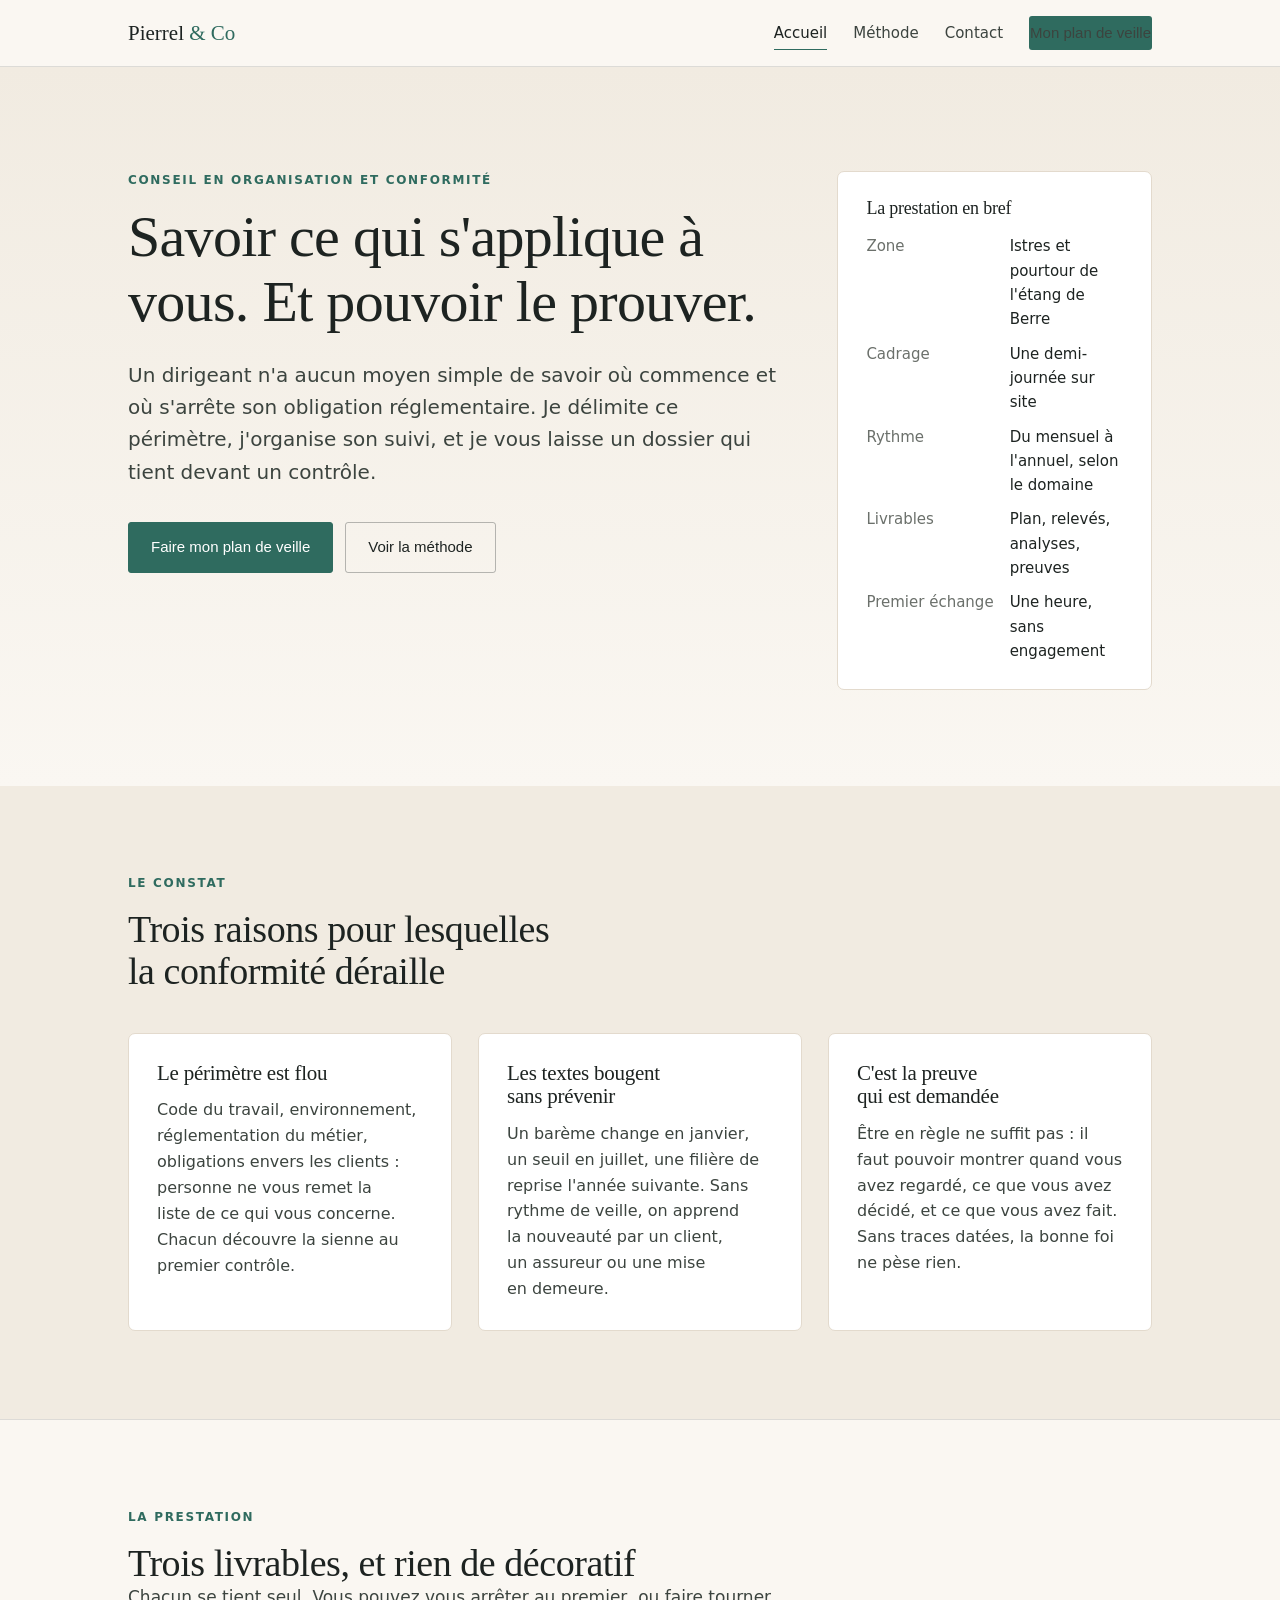
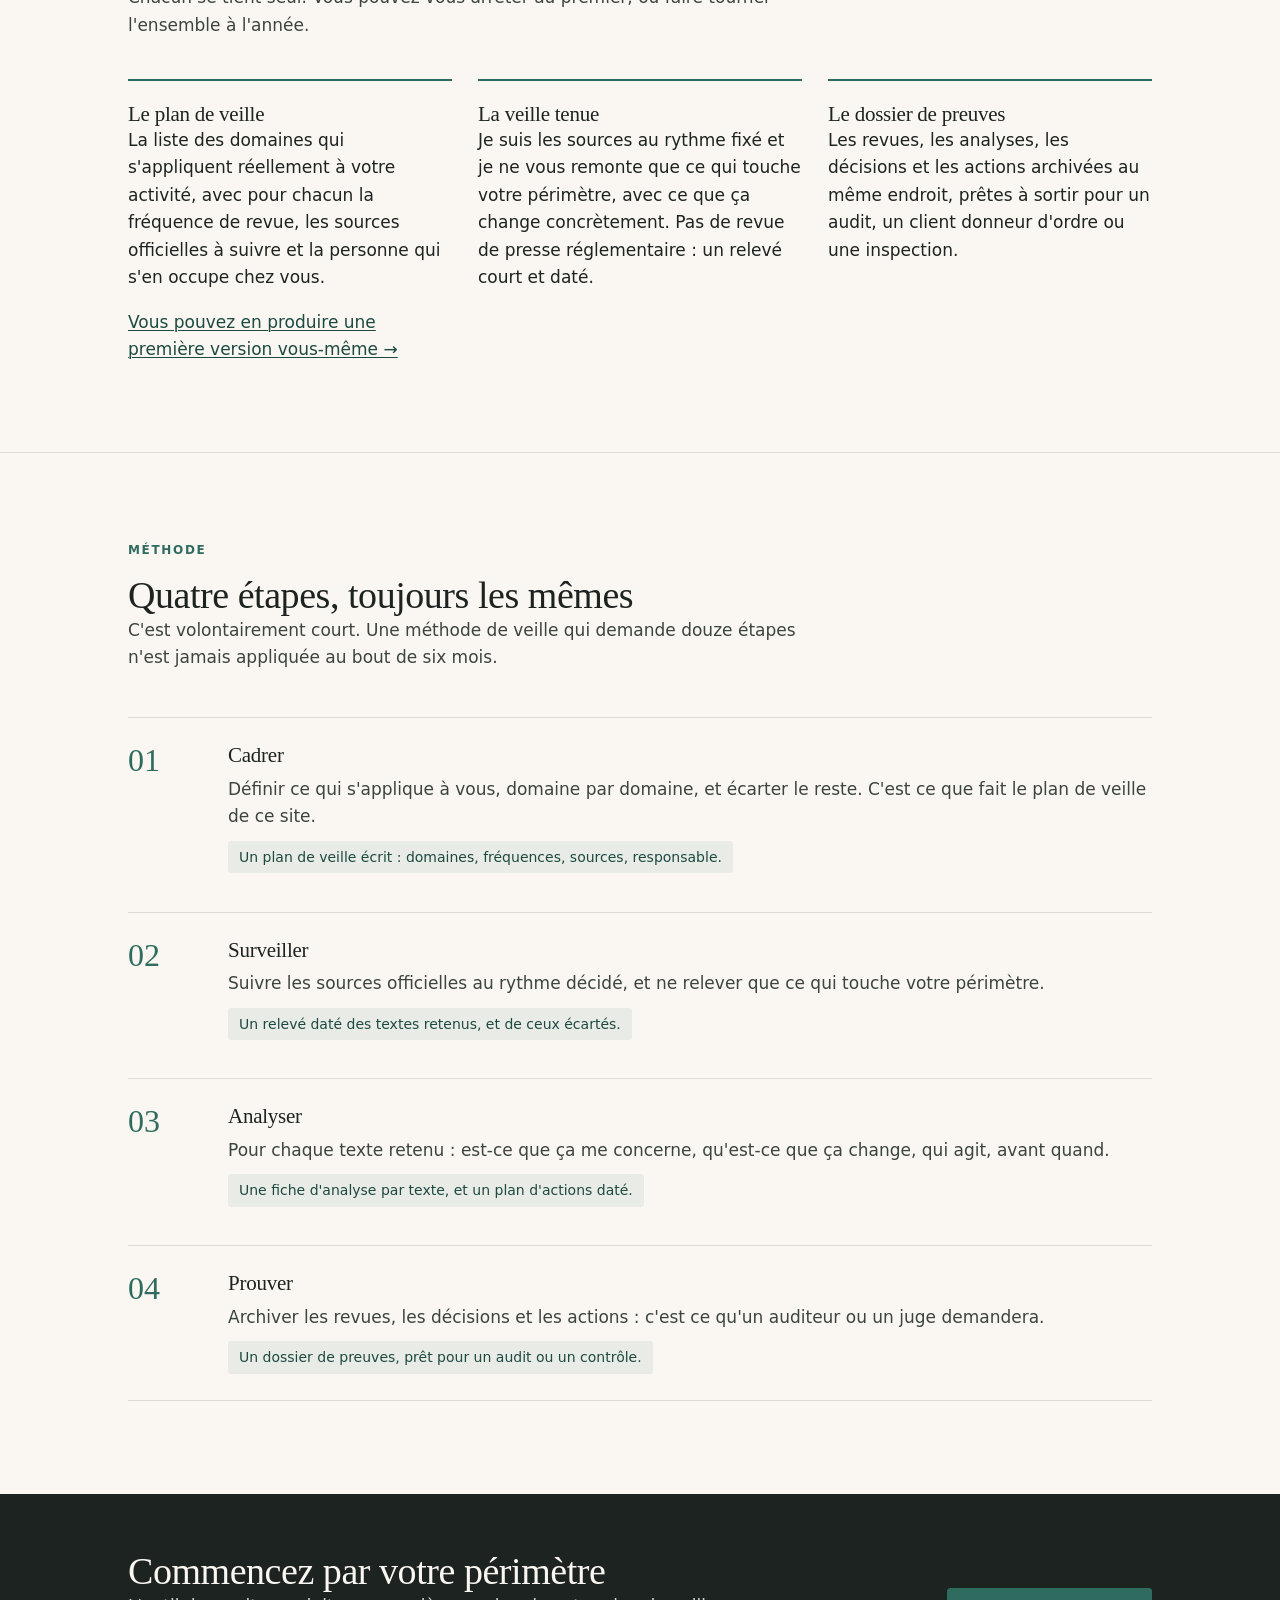
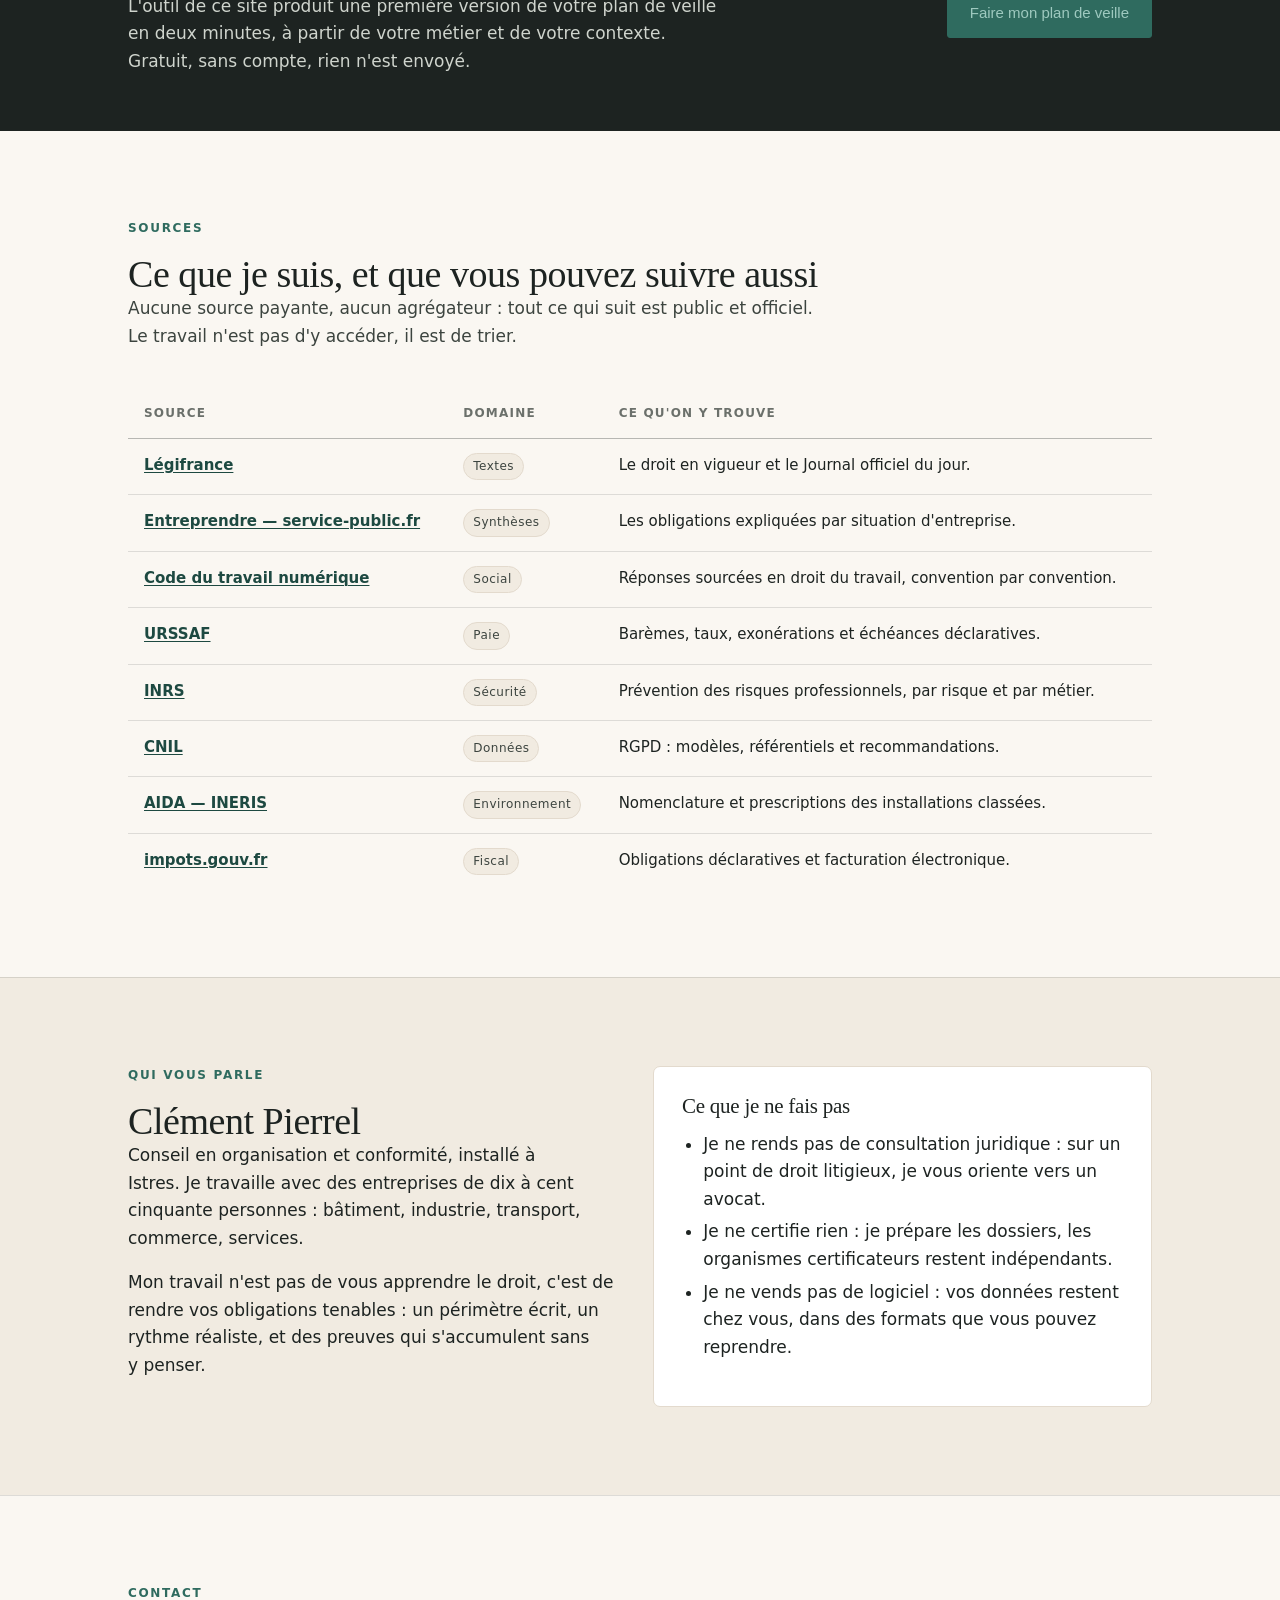
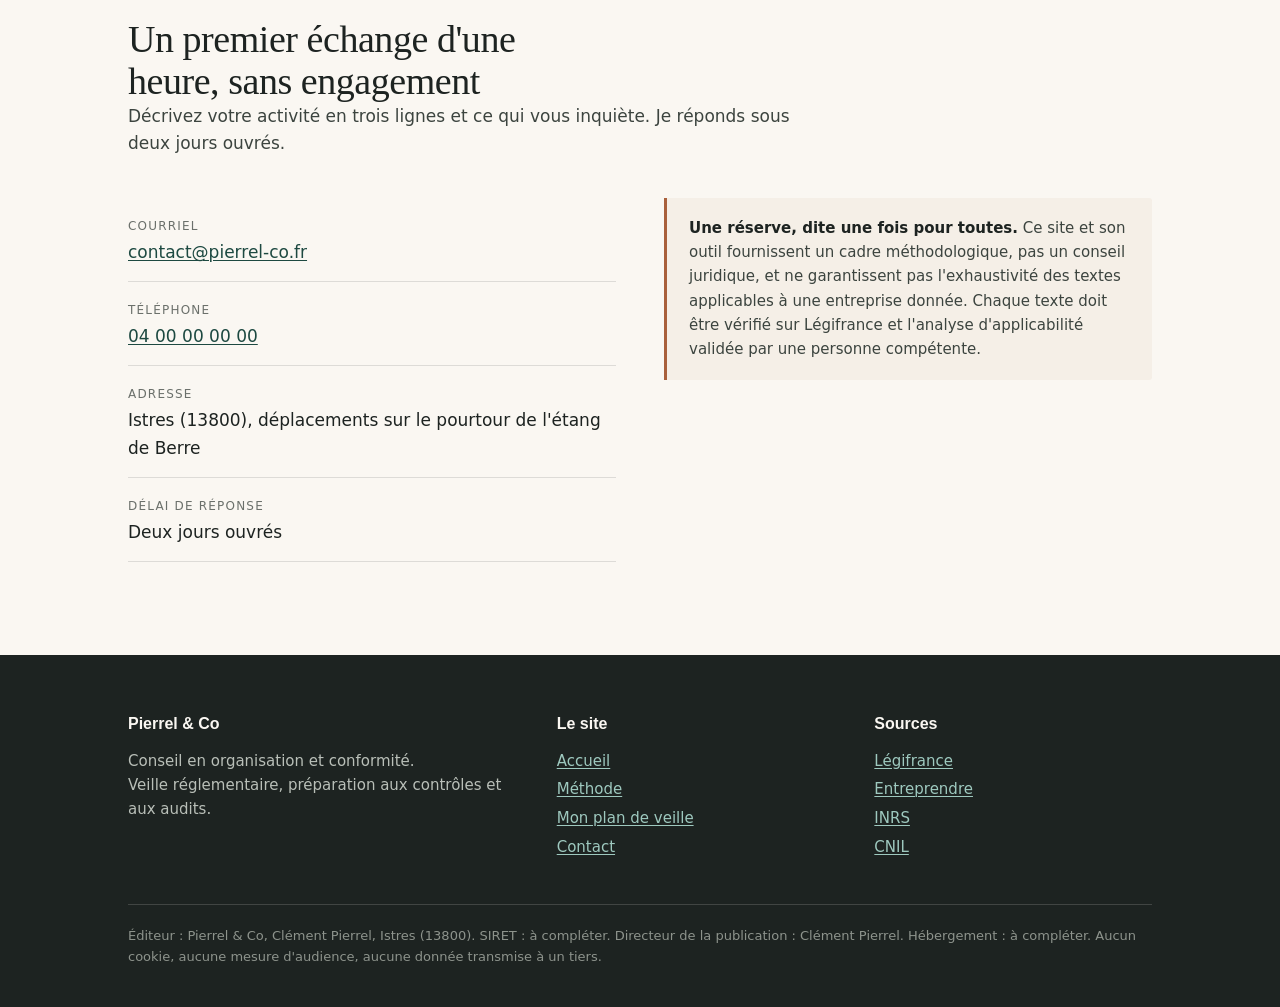
==== commit a55bec3d: "Refaire le site : nouvelle direction, outil simplifié, textes réécrits Reprise depuis zéro, à la dem" ====
--- a/index.html
+++ b/index.html
@@ -1,5951 +1,350 @@
-<!DOCTYPE html>
+<!doctype html>
 <html lang="fr">
 <head>
-<meta charset="UTF-8">
-<meta name="viewport" content="width=device-width, initial-scale=1, viewport-fit=cover">
-<title>Vigie</title>
-<meta name="description" content="Vigie organise votre veille réglementaire à partir de votre code NAF : radar des domaines à surveiller, plan et calendrier de revues, registre des textes et note de synthèse. Tout reste sur votre appareil.">
-<meta name="theme-color" content="#0A1F2E">
-<link rel="icon" href="data:image/svg+xml,%3Csvg xmlns='http://www.w3.org/2000/svg' viewBox='0 0 64 64'%3E%3Crect width='64' height='64' rx='14' fill='%230A1F2E'/%3E%3Ccircle cx='32' cy='32' r='21' fill='none' stroke='%233FB6C6' stroke-width='3'/%3E%3Ccircle cx='32' cy='32' r='10' fill='none' stroke='%233FB6C6' stroke-width='3' opacity='.6'/%3E%3Cpath d='M32 32 47 17' stroke='%233FB6C6' stroke-width='3.5' stroke-linecap='round'/%3E%3Ccircle cx='44' cy='40' r='4.5' fill='%23FF7A45'/%3E%3C/svg%3E">
-<link rel="preconnect" href="https://fonts.googleapis.com">
-<link rel="preconnect" href="https://fonts.gstatic.com" crossorigin>
-<link href="https://fonts.googleapis.com/css2?family=Bricolage+Grotesque:opsz,wght@12..96,500;12..96,700;12..96,800&family=DM+Mono:wght@400;500&family=Instrument+Sans:wght@400;500;600;700&family=Source+Serif+4:opsz,wght@8..60,400;8..60,600&display=swap" rel="stylesheet">
-<style>
-/* ==========================================================================
-   Vigie — carte marine de la conformité
-   Concept : une veille se tient comme un quart en mer. Papier de carte gris-vert,
-   encre marine, un seul orange de signalisation réservé à ce qui exige une action.
-   ========================================================================== */
-
-:root {
-  --bg: #e6edeb;
-  --surface: #f4f8f7;
-  --surface-2: #ffffff;
-  --surface-3: #ebf1ef;
-  --fg: #0a1f2e;
-  --fg-2: #3a5263;
-  --fg-3: #4b6474;
-  --line: #c4d2cf;
-  --line-2: #d8e3e0;
-
-  --sea: #0b6674;
-  --sea-fg: #ffffff;
-  --sea-ink: #0b5a67;
-  --sea-soft: #d2e7e9;
-  --signal: #d9480f;
-  --signal-ink: #a63a0a;
-  --signal-soft: #fbe4d9;
-  --ok: #1d7a4b;
-  --ok-soft: #d5eedd;
-  --warn: #8a5a00;
-  --warn-soft: #f5e6c0;
-
-  /* Fréquence de revue : une seule teinte, du plus soutenu au plus léger. */
-  --f1: #06343f;
-  --f2: #0e6272;
-  --f3: #3c93a2;
-  --f4: #7ab6c0;
-
-  /* Charge du calendrier */
-  --h1: #cfe6e9;
-  --h2: #98cdd5;
-  --h3: #3f97a6;
-  --h4: #0f6070;
-  --h3-fg: #04222a;
-  --h4-fg: #ffffff;
-
-  --st-analyser: #7590a0;
-  --st-cours: #0e6272;
-  --st-ecart: #d9480f;
-  --st-conforme: #1d7a4b;
-  --st-na: #b9c8c5;
-
-  --sweep: rgba(11, 102, 116, 0.24);
-  --scrim: rgba(5, 15, 22, 0.55);
-  --shadow: 0 1px 2px rgba(10, 31, 46, 0.06), 0 10px 30px rgba(10, 31, 46, 0.12);
-
-  --font-display: "Bricolage Grotesque", "Arial Narrow", system-ui, sans-serif;
-  --font-ui: "Instrument Sans", system-ui, -apple-system, "Segoe UI", sans-serif;
-  --font-mono: "DM Mono", ui-monospace, "SFMono-Regular", Menlo, Consolas, monospace;
-  --font-doc: "Source Serif 4", Georgia, "Times New Roman", serif;
-
-  --r-s: 6px;
-  --r-m: 12px;
-  --r-l: 20px;
-  --s-1: 4px;
-  --s-2: 8px;
-  --s-3: 12px;
-  --s-4: 16px;
-  --s-5: 24px;
-  --s-6: 32px;
-  --s-7: 48px;
-  --s-8: 72px;
-  --rail: 248px;
-  color-scheme: light;
-}
-
-@media (prefers-color-scheme: dark) {
-  :root:not([data-theme="light"]) {
-    --bg: #050f16;
-    --surface: #0a1a25;
-    --surface-2: #0f2432;
-    --surface-3: #0c1f2b;
-    --fg: #e3eef0;
-    --fg-2: #a5bbc5;
-    --fg-3: #7b95a2;
-    --line: #1d3746;
-    --line-2: #142b38;
-    --sea: #3fb6c6;
-    --sea-fg: #04222a;
-    --sea-ink: #7ed4df;
-    --sea-soft: #0f3541;
-    --signal: #ff7a45;
-    --signal-ink: #ff9d73;
-    --signal-soft: #3a1e13;
-    --ok: #4cc38a;
-    --ok-soft: #0f2f20;
-    --warn: #e5b04b;
-    --warn-soft: #33270e;
-    --f1: #a6e7ef;
-    --f2: #63c6d4;
-    --f3: #3a9aab;
-    --f4: #22707f;
-    --h1: #12404b;
-    --h2: #1b6070;
-    --h3: #3aa0b4;
-    --h4: #7fd6e2;
-    --h3-fg: #04222a;
-    --h4-fg: #04222a;
-    --st-analyser: #7b95a2;
-    --st-cours: #3fb6c6;
-    --st-ecart: #ff7a45;
-    --st-conforme: #4cc38a;
-    --st-na: #2a4453;
-    --sweep: rgba(63, 182, 198, 0.26);
-    --scrim: rgba(0, 0, 0, 0.62);
-    --shadow: 0 1px 2px rgba(0, 0, 0, 0.4), 0 14px 36px rgba(0, 0, 0, 0.5);
-    color-scheme: dark;
-  }
-}
-
-:root[data-theme="dark"] {
-  --bg: #050f16;
-  --surface: #0a1a25;
-  --surface-2: #0f2432;
-  --surface-3: #0c1f2b;
-  --fg: #e3eef0;
-  --fg-2: #a5bbc5;
-  --fg-3: #7b95a2;
-  --line: #1d3746;
-  --line-2: #142b38;
-  --sea: #3fb6c6;
-  --sea-fg: #04222a;
-  --sea-ink: #7ed4df;
-  --sea-soft: #0f3541;
-  --signal: #ff7a45;
-  --signal-ink: #ff9d73;
-  --signal-soft: #3a1e13;
-  --ok: #4cc38a;
-  --ok-soft: #0f2f20;
-  --warn: #e5b04b;
-  --warn-soft: #33270e;
-  --f1: #a6e7ef;
-  --f2: #63c6d4;
-  --f3: #3a9aab;
-  --f4: #22707f;
-  --h1: #12404b;
-  --h2: #1b6070;
-  --h3: #3aa0b4;
-  --h4: #7fd6e2;
-  --h3-fg: #04222a;
-  --h4-fg: #04222a;
-  --st-analyser: #7b95a2;
-  --st-cours: #3fb6c6;
-  --st-ecart: #ff7a45;
-  --st-conforme: #4cc38a;
-  --st-na: #2a4453;
-  --sweep: rgba(63, 182, 198, 0.26);
-  --scrim: rgba(0, 0, 0, 0.62);
-  --shadow: 0 1px 2px rgba(0, 0, 0, 0.4), 0 14px 36px rgba(0, 0, 0, 0.5);
-  color-scheme: dark;
-}
-
-/* ---------------------------------------------------------------- base */
-*,
-*::before,
-*::after {
-  box-sizing: border-box;
-}
-html {
-  -webkit-text-size-adjust: 100%;
-  scroll-padding-top: 88px;
-}
-body {
-  margin: 0;
-  background: var(--bg);
-  color: var(--fg);
-  font: 400 15px/1.55 var(--font-ui);
-  -webkit-font-smoothing: antialiased;
-  text-rendering: optimizeLegibility;
-}
-h1,
-h2,
-h3,
-h4 {
-  margin: 0;
-  font-family: var(--font-display);
-  font-weight: 700;
-  letter-spacing: -0.02em;
-  line-height: 1.12;
-  text-wrap: balance;
-}
-p {
-  margin: 0;
-}
-ul,
-ol {
-  margin: 0;
-  padding: 0;
-  list-style: none;
-}
-button,
-input,
-select,
-textarea {
-  font: inherit;
-  color: inherit;
-}
-button {
-  cursor: pointer;
-}
-a {
-  color: var(--sea-ink);
-  text-underline-offset: 3px;
-}
-a:hover {
-  text-decoration-thickness: 2px;
-}
-small {
-  font-size: 12.5px;
-}
-:focus-visible {
-  outline: 2px solid var(--sea);
-  outline-offset: 2px;
-  border-radius: 3px;
-}
-[hidden] {
-  display: none !important;
-}
-.sr {
-  position: absolute !important;
-  width: 1px;
-  height: 1px;
-  overflow: hidden;
-  clip: rect(0 0 0 0);
-  white-space: nowrap;
-}
-.skip {
-  position: fixed;
-  left: 12px;
-  top: -60px;
-  z-index: 100;
-  background: var(--fg);
-  color: var(--bg);
-  padding: 10px 14px;
-  border-radius: var(--r-s);
-  text-decoration: none;
-}
-.skip:focus {
-  top: 12px;
-}
-.mono {
-  font-family: var(--font-mono);
-}
-.num {
-  font-variant-numeric: tabular-nums;
-}
-.muted {
-  color: var(--fg-3);
-}
-.small {
-  font-size: 12.5px;
-}
-.petit {
-  font-size: 13px;
-}
-.signal {
-  color: var(--signal-ink);
-}
-.eyebrow {
-  font: 500 11px/1.2 var(--font-mono);
-  letter-spacing: 0.09em;
-  text-transform: uppercase;
-  color: var(--fg-3);
-}
-.ic {
-  width: 1.15em;
-  height: 1.15em;
-  flex: none;
-  vertical-align: -0.2em;
-}
-
-/* --------------------------------------------------------------- coque */
-.shell {
-  display: grid;
-  grid-template-columns: var(--rail) minmax(0, 1fr);
-  min-height: 100dvh;
-}
-.rail {
-  position: sticky;
-  top: 0;
-  height: 100dvh;
-  display: flex;
-  flex-direction: column;
-  gap: var(--s-5);
-  padding: var(--s-5) var(--s-4);
-  background: var(--surface);
-  border-right: 1px solid var(--line);
-}
-.brand {
-  display: flex;
-  align-items: center;
-  gap: 10px;
-  padding: 0 var(--s-2);
-  color: var(--fg);
-  text-decoration: none;
-  font: 800 26px/1 var(--font-display);
-  letter-spacing: -0.03em;
-}
-.brand svg {
-  width: 34px;
-  height: 34px;
-  color: var(--sea);
-}
-#nav {
-  display: flex;
-  flex-direction: column;
-  gap: 2px;
-}
-.nav-i {
-  display: flex;
-  align-items: center;
-  gap: 12px;
-  padding: 10px 12px;
-  border-radius: var(--r-s);
-  color: var(--fg-2);
-  text-decoration: none;
-  font-weight: 500;
-}
-.nav-i:hover {
-  background: var(--surface-3);
-  color: var(--fg);
-}
-.nav-i.on {
-  background: var(--fg);
-  color: var(--bg);
-}
-.nav-i .ic {
-  width: 20px;
-  height: 20px;
-}
-.badge {
-  margin-left: auto;
-  min-width: 22px;
-  padding: 1px 7px;
-  border-radius: 99px;
-  background: var(--surface-3);
-  color: var(--fg-2);
-  font: 600 12px/1.6 var(--font-ui);
-  text-align: center;
-}
-.badge.al {
-  background: var(--signal);
-  color: #fff;
-}
-.nav-i.on .badge {
-  background: color-mix(in srgb, var(--bg) 22%, transparent);
-  color: var(--bg);
-}
-.nav-i.on .badge.al {
-  background: var(--signal);
-  color: #fff;
-}
-.rail-pied {
-  margin-top: auto;
-}
-.rail-btn {
-  display: flex;
-  align-items: center;
-  gap: 10px;
-  width: 100%;
-  padding: 10px 12px;
-  background: transparent;
-  border: 1px solid var(--line);
-  border-radius: var(--r-s);
-  color: var(--fg-2);
-  font-size: 13.5px;
-}
-.rail-btn:hover {
-  border-color: var(--fg-3);
-  color: var(--fg);
-}
-.stage {
-  min-width: 0;
-  display: flex;
-  flex-direction: column;
-}
-main {
-  flex: 1;
-  width: 100%;
-  max-width: 1240px;
-  margin: 0 auto;
-  padding: var(--s-6) var(--s-6) var(--s-7);
-  outline: none;
-}
-.banniere {
-  display: flex;
-  align-items: center;
-  justify-content: space-between;
-  gap: var(--s-4);
-  flex-wrap: wrap;
-  padding: 10px var(--s-6);
-  background: var(--warn-soft);
-  color: var(--fg);
-  border-bottom: 1px solid var(--line);
-  font-size: 13.5px;
-}
-.pied {
-  padding: var(--s-5) var(--s-6) var(--s-6);
-  border-top: 1px solid var(--line);
-  display: grid;
-  gap: var(--s-3);
-}
-.pied-mentions {
-  max-width: 88ch;
-  color: var(--fg-3);
-  font-size: 12.5px;
-}
-.pied-ligne {
-  display: flex;
-  justify-content: space-between;
-  gap: var(--s-4);
-  flex-wrap: wrap;
-  align-items: center;
-}
-.pied-liens {
-  display: flex;
-  gap: var(--s-4);
-}
-.etat {
-  font: 500 12px var(--font-mono);
-  color: var(--fg-3);
-}
-
-/* ------------------------------------------------------- éléments communs */
-.btn {
-  display: inline-flex;
-  align-items: center;
-  justify-content: center;
-  gap: 8px;
-  padding: 10px 16px;
-  border: 1px solid var(--sea);
-  border-radius: var(--r-s);
-  background: var(--sea);
-  color: var(--sea-fg);
-  font-weight: 600;
-  font-size: 14px;
-  line-height: 1.2;
-  text-decoration: none;
-  white-space: nowrap;
-}
-.btn:hover {
-  filter: brightness(1.08);
-}
-.btn:active {
-  transform: translateY(1px);
-}
-.btn-sm {
-  padding: 6px 12px;
-  font-size: 13px;
-}
-.btn-quiet {
-  background: transparent;
-  color: var(--fg);
-  border-color: var(--line);
-}
-.btn-quiet:hover {
-  border-color: var(--fg-3);
-  filter: none;
-  background: var(--surface-3);
-}
-.btn-danger {
-  background: transparent;
-  color: var(--signal-ink);
-  border-color: var(--signal);
-}
-.btn-danger:hover {
-  background: var(--signal-soft);
-  filter: none;
-}
-.arme {
-  background: var(--signal) !important;
-  color: #fff !important;
-  border-color: var(--signal) !important;
-}
-.lien {
-  display: inline-flex;
-  align-items: center;
-  gap: 6px;
-  padding: 2px 0;
-  background: none;
-  border: 0;
-  color: var(--sea-ink);
-  font-weight: 600;
-  font-size: 13.5px;
-  text-decoration: underline;
-  text-underline-offset: 3px;
-  text-decoration-thickness: 1px;
-}
-.lien:hover {
-  text-decoration-thickness: 2px;
-}
-.lien.arme {
-  padding: 2px 8px;
-  border-radius: var(--r-s);
-  text-decoration: none;
-}
-.danger-l {
-  color: var(--signal-ink);
-}
-.icone {
-  display: grid;
-  place-items: center;
-  width: 36px;
-  height: 36px;
-  border: 1px solid var(--line);
-  border-radius: 50%;
-  background: transparent;
-  color: var(--fg-2);
-}
-.icone:hover {
-  color: var(--fg);
-  border-color: var(--fg-3);
-}
-.panel {
-  background: var(--surface);
-  border: 1px solid var(--line);
-  border-radius: var(--r-m);
-  padding: var(--s-5);
-  min-width: 0;
-}
-.panel-head {
-  display: flex;
-  align-items: center;
-  justify-content: space-between;
-  gap: var(--s-4);
-  margin-bottom: var(--s-4);
-  flex-wrap: wrap;
-}
-.panel-head h2 {
-  font-size: 19px;
-}
-.aide {
-  color: var(--fg-3);
-  font-size: 13px;
-  margin-top: 4px;
-  max-width: 62ch;
-}
-.note,
-.note-inline {
-  padding: var(--s-4);
-  border: 1px dashed var(--line);
-  border-radius: var(--r-m);
-  color: var(--fg-2);
-  font-size: 13.5px;
-}
-.note-inline {
-  margin: var(--s-3) 0;
-  padding: var(--s-3);
-}
-.note-graph {
-  margin-top: var(--s-3);
-  color: var(--fg-3);
-  font-size: 12.5px;
-  max-width: 70ch;
-}
-.callout {
-  display: flex;
-  align-items: center;
-  justify-content: space-between;
-  gap: var(--s-4);
-  flex-wrap: wrap;
-  margin-bottom: var(--s-4);
-  padding: var(--s-4) var(--s-5);
-  background: var(--sea-soft);
-  border: 1px solid var(--line);
-  border-radius: var(--r-m);
-}
-.callout div {
-  display: grid;
-  gap: 2px;
-  max-width: 70ch;
-}
-.callout span {
-  color: var(--fg-2);
-  font-size: 13.5px;
-}
-.vide-etat {
-  display: flex;
-  align-items: center;
-  gap: var(--s-3);
-  padding: var(--s-5);
-  color: var(--fg-3);
-  border: 1px dashed var(--line);
-  border-radius: var(--r-m);
-  font-size: 14px;
-}
-.vide-etat.petit {
-  padding: var(--s-3) var(--s-4);
-  font-size: 13.5px;
-}
-.vide-etat.grand {
-  flex-direction: column;
-  text-align: center;
-  padding: var(--s-7) var(--s-5);
-  gap: var(--s-3);
-}
-.vide-etat.grand .ic {
-  width: 34px;
-  height: 34px;
-  color: var(--sea);
-}
-.vide-etat.grand b {
-  color: var(--fg);
-  font: 700 20px var(--font-display);
-}
-.vide-etat.grand span {
-  max-width: 52ch;
-}
-.espace {
-  margin-top: var(--s-5);
-  margin-bottom: var(--s-2);
-}
-
-/* règle graduée : le détail de carte marine sous chaque titre */
-.ruler {
-  height: 10px;
-  margin: var(--s-4) 0 var(--s-6);
-  border-bottom: 1px solid var(--line);
-  background:
-    repeating-linear-gradient(90deg, var(--fg-3) 0 1px, transparent 1px 40px) 0 0 / 100% 10px no-repeat,
-    repeating-linear-gradient(90deg, var(--line) 0 1px, transparent 1px 8px) 0 100% / 100% 6px no-repeat;
-}
-
-/* en-tête d'écran */
-.view-head {
-  display: flex;
-  align-items: flex-end;
-  justify-content: space-between;
-  gap: var(--s-5);
-  flex-wrap: wrap;
-}
-.vh-txt {
-  display: grid;
-  gap: var(--s-2);
-  min-width: 0;
-  max-width: 74ch;
-}
-.view-head h1 {
-  font-size: clamp(30px, 3.8vw, 46px);
-  font-weight: 800;
-  letter-spacing: -0.035em;
-}
-.lede {
-  color: var(--fg-2);
-  font-size: 16px;
-  max-width: 66ch;
-}
-.view-actions {
-  display: flex;
-  gap: var(--s-2);
-  flex-wrap: wrap;
-}
-
-/* plaque d'immatriculation NAF */
-.plaque {
-  display: grid;
-  grid-template-columns: auto 1fr;
-  grid-template-areas: "l c" "d d";
-  align-items: baseline;
-  column-gap: 10px;
-  row-gap: 2px;
-  padding: 10px 16px 9px;
-  min-width: 190px;
-  max-width: 330px;
-  background: var(--fg);
-  color: var(--bg);
-  border-radius: 8px;
-  box-shadow: inset 0 0 0 2px var(--fg), inset 0 0 0 3px color-mix(in srgb, var(--bg) 35%, transparent);
-}
-.plaque-l {
-  grid-area: l;
-  font: 500 10.5px var(--font-mono);
-  letter-spacing: 0.12em;
-  opacity: 0.7;
-}
-.plaque-c {
-  grid-area: c;
-  font: 500 30px/1.1 var(--font-mono);
-  letter-spacing: 0.04em;
-}
-.plaque-d {
-  grid-area: d;
-  font-size: 12.5px;
-  line-height: 1.3;
-  opacity: 0.85;
-}
-.plaque .lien {
-  grid-area: d;
-  color: var(--bg);
-  justify-self: start;
-}
-
-/* pilules, étiquettes, puces */
-.pill {
-  display: inline-flex;
-  align-items: center;
-  gap: 5px;
-  padding: 2px 9px;
-  border-radius: 99px;
-  font-size: 12px;
-  font-weight: 600;
-  white-space: nowrap;
-  line-height: 1.6;
-}
-.pill .ic {
-  width: 13px;
-  height: 13px;
-}
-.pill-retard {
-  background: var(--signal-soft);
-  color: var(--signal-ink);
-}
-.pill-jour {
-  background: var(--warn-soft);
-  color: var(--warn);
-}
-.pill-avenir {
-  background: var(--surface-3);
-  color: var(--fg-2);
-  font-weight: 500;
-}
-.tags {
-  display: flex;
-  gap: 5px;
-  flex-wrap: wrap;
-}
-.tag {
-  display: inline-block;
-  padding: 1px 8px;
-  border: 1px solid var(--line);
-  border-radius: 4px;
-  font: 500 11px/1.6 var(--font-mono);
-  letter-spacing: 0.02em;
-  color: var(--fg-2);
-}
-.tag-o {
-  border-style: dashed;
-  color: var(--fg-3);
-}
-.chips {
-  display: flex;
-  gap: 6px;
-  flex-wrap: wrap;
-}
-.chip {
-  padding: 4px 10px;
-  border: 1px solid var(--line);
-  border-radius: 99px;
-  background: var(--surface-2);
-  font-size: 12.5px;
-  color: var(--fg-2);
-}
-button.chip:hover {
-  border-color: var(--sea);
-  color: var(--sea-ink);
-}
-.pastille {
-  display: inline-block;
-  width: 12px;
-  height: 12px;
-  border-radius: 50%;
-  border: 1.5px solid color-mix(in srgb, var(--f1) 50%, transparent);
-  flex: none;
-}
-.pastille.alerte {
-  background: transparent;
-  border: 2.5px solid var(--signal);
-  width: 15px;
-  height: 15px;
-}
-.pastille.jamais {
-  background: var(--f3);
-  position: relative;
-}
-.pastille.jamais::after {
-  content: "";
-  position: absolute;
-  inset: 3px;
-  border-radius: 50%;
-  background: var(--surface-2);
-}
-.pastille.sq {
-  border-radius: 2px;
-  background: var(--signal);
-  border: 0;
-}
-
-/* boutons segmentés */
-.seg {
-  display: inline-flex;
-  padding: 3px;
-  background: var(--surface-3);
-  border: 1px solid var(--line);
-  border-radius: var(--r-s);
-}
-.seg button {
-  padding: 5px 12px;
-  border: 0;
-  border-radius: 4px;
-  background: transparent;
-  color: var(--fg-2);
-  font-size: 13px;
-  font-weight: 500;
-}
-.seg button[aria-pressed="true"] {
-  background: var(--fg);
-  color: var(--bg);
-}
-
-/* formulaires */
-.champ {
-  display: grid;
-  gap: 6px;
-  margin-bottom: var(--s-4);
-  min-width: 0;
-}
-.champ.inline {
-  margin: 0;
-}
-.champ label,
-.champ legend {
-  font-size: 13px;
-  font-weight: 600;
-  color: var(--fg-2);
-}
-.req {
-  color: var(--signal-ink);
-}
-input[type="text"],
-input[type="search"],
-input[type="date"],
-select,
-textarea,
-.ctl {
-  width: 100%;
-  min-width: 0;
-  padding: 9px 12px;
-  background: var(--surface-2);
-  border: 1px solid var(--line);
-  border-radius: var(--r-s);
-  color: var(--fg);
-  font-size: 14px;
-}
-input::placeholder,
-textarea::placeholder {
-  color: var(--fg-3);
-  opacity: 0.85;
-}
-input:hover,
-select:hover,
-textarea:hover {
-  border-color: var(--fg-3);
-}
-.ctl-sm {
-  padding: 6px 9px;
-  font-size: 13px;
-}
-textarea {
-  resize: vertical;
-  min-height: 74px;
-}
-.recherche {
-  position: relative;
-  display: flex;
-  align-items: center;
-}
-.recherche .ic {
-  position: absolute;
-  left: 12px;
-  color: var(--fg-3);
-  pointer-events: none;
-}
-.recherche input {
-  padding-left: 36px;
-}
-.recherche.petit {
-  min-width: 240px;
-}
-input[type="checkbox"] {
-  accent-color: var(--sea);
-}
-.form-grille {
-  display: grid;
-  grid-template-columns: repeat(2, minmax(0, 1fr));
-  gap: 0 var(--s-4);
-}
-.form-grille .large {
-  grid-column: 1 / -1;
-}
-fieldset.champ {
-  border: 0;
-  padding: 0;
-  margin-inline: 0;
-  display: flex;
-  flex-wrap: wrap;
-  gap: 8px;
-}
-fieldset.champ legend {
-  padding: 0;
-  margin-bottom: 6px;
-  width: 100%;
-}
-.pastille-c input {
-  position: absolute;
-  opacity: 0;
-  pointer-events: none;
-}
-.pastille-c span {
-  display: inline-block;
-  padding: 5px 12px;
-  border: 1px solid var(--line);
-  border-radius: 99px;
-  background: var(--surface-2);
-  font-size: 13px;
-  cursor: pointer;
-}
-.pastille-c input:checked + span {
-  background: var(--sea);
-  border-color: var(--sea);
-  color: var(--sea-fg);
-}
-.pastille-c input:focus-visible + span {
-  outline: 2px solid var(--sea);
-  outline-offset: 2px;
-}
-.coche {
-  display: flex;
-  align-items: flex-start;
-  gap: 10px;
-  cursor: pointer;
-  font-weight: 400 !important;
-  color: var(--fg) !important;
-  font-size: 14px !important;
-}
-.coche input {
-  position: absolute;
-  opacity: 0;
-  pointer-events: none;
-}
-.coche .cb {
-  display: grid;
-  place-items: center;
-  flex: none;
-  width: 20px;
-  height: 20px;
-  margin-top: 1px;
-  border: 1.5px solid var(--fg-3);
-  border-radius: 5px;
-  background: var(--surface-2);
-  color: transparent;
-}
-.coche .cb .ic {
-  width: 14px;
-  height: 14px;
-  stroke-width: 2.6;
-}
-.coche input:checked + .cb {
-  background: var(--sea);
-  border-color: var(--sea);
-  color: var(--sea-fg);
-}
-.coche input:focus-visible + .cb {
-  outline: 2px solid var(--sea);
-  outline-offset: 2px;
-}
-.erreur {
-  padding: 10px 12px;
-  background: var(--signal-soft);
-  color: var(--signal-ink);
-  border-radius: var(--r-s);
-  font-size: 13.5px;
-  font-weight: 500;
-}
-
-/* tables */
-.table-wrap {
-  position: relative;
-  overflow-x: auto;
-  border: 1px solid var(--line);
-  border-radius: var(--r-m);
-  background: var(--surface);
-}
-.table {
-  width: 100%;
-  border-collapse: collapse;
-  font-size: 14px;
-}
-.table th {
-  padding: 10px 14px;
-  text-align: left;
-  font: 500 11px/1.2 var(--font-mono);
-  letter-spacing: 0.08em;
-  text-transform: uppercase;
-  color: var(--fg-3);
-  background: var(--surface-3);
-  border-bottom: 1px solid var(--line);
-  white-space: nowrap;
-}
-.table td {
-  padding: 10px 14px;
-  vertical-align: middle;
-  border-bottom: 1px solid var(--line-2);
-}
-.table tbody tr:last-child td {
-  border-bottom: 0;
-}
-.table tbody tr:hover {
-  background: color-mix(in srgb, var(--surface-3) 60%, transparent);
-}
-.table .r {
-  text-align: right;
-}
-.td-dom {
-  min-width: 250px;
-}
-.td-dom .tags {
-  margin-top: 5px;
-}
-.dom-lien {
-  padding: 0;
-  border: 0;
-  background: none;
-  text-align: left;
-  font-weight: 600;
-  color: var(--fg);
-  text-decoration: underline;
-  text-decoration-color: var(--line);
-  text-underline-offset: 3px;
-}
-.dom-lien:hover {
-  text-decoration-color: var(--sea);
-  color: var(--sea-ink);
-}
-.td-proch {
-  white-space: nowrap;
-}
-.td-proch b {
-  margin-right: 6px;
-}
-.td-act {
-  text-align: right;
-  white-space: nowrap;
-}
-.tr-retard td:first-child {
-  box-shadow: inset 4px 0 0 var(--signal);
-}
-.plan td:nth-child(2) {
-  min-width: 150px;
-}
-.plan td:nth-child(3) {
-  min-width: 170px;
-}
-.plan td:nth-child(4) {
-  min-width: 150px;
-}
-
-.barre-outils {
-  display: flex;
-  align-items: center;
-  gap: var(--s-3);
-  flex-wrap: wrap;
-  margin-bottom: var(--s-4);
-}
-.barre-outils .recherche-l {
-  flex: 1 1 260px;
-  max-width: 380px;
-}
-.barre-outils .champ.inline:not(.recherche-l) {
-  flex: 0 1 240px;
-}
-.filtres {
-  display: flex;
-  gap: 6px;
-  flex-wrap: wrap;
-  flex: 1;
-}
-.filtre {
-  display: inline-flex;
-  align-items: center;
-  gap: 6px;
-  padding: 5px 12px;
-  border: 1px solid var(--line);
-  border-radius: 99px;
-  background: transparent;
-  font-size: 13px;
-  color: var(--fg-2);
-}
-.filtre:hover {
-  border-color: var(--fg-3);
-}
-.filtre.on {
-  background: var(--fg);
-  border-color: var(--fg);
-  color: var(--bg);
-}
-.filtre b {
-  font-weight: 600;
-  opacity: 0.75;
-}
-.filtre-alerte:not(.on) {
-  border-color: var(--signal);
-  color: var(--signal-ink);
-}
-.plan-pied {
-  display: flex;
-  align-items: flex-end;
-  gap: var(--s-3);
-  flex-wrap: wrap;
-  margin-top: var(--s-4);
-}
-.plan-pied .champ {
-  flex: 1 1 280px;
-  max-width: 420px;
-}
-.plan-tot {
-  margin: 0 0 6px auto;
-}
-.exclus {
-  margin-top: var(--s-5);
-  font-size: 13.5px;
-  color: var(--fg-2);
-}
-.exclus summary {
-  cursor: pointer;
-  font-weight: 600;
-}
-.exclus li {
-  display: flex;
-  justify-content: space-between;
-  gap: var(--s-4);
-  padding: 6px 0;
-  border-bottom: 1px solid var(--line-2);
-  max-width: 520px;
-}
-
-/* ------------------------------------------------------ vue d'ensemble */
-.vue {
-  display: grid;
-  grid-template-columns: minmax(0, 1.28fr) minmax(0, 1fr);
-  gap: var(--s-4);
-  align-items: start;
-}
-.vue-col {
-  display: grid;
-  gap: var(--s-4);
-  align-content: start;
-  min-width: 0;
-}
-.radar-panel {
-  background:
-    linear-gradient(var(--line-2) 1px, transparent 1px) 0 0 / 32px 32px,
-    linear-gradient(90deg, var(--line-2) 1px, transparent 1px) 0 0 / 32px 32px,
-    var(--surface);
-}
-.radar-panel .panel-head {
-  background: var(--surface);
-  margin: calc(var(--s-5) * -1) calc(var(--s-5) * -1) var(--s-3);
-  padding: var(--s-4) var(--s-5);
-  border-bottom: 1px solid var(--line);
-  border-radius: var(--r-m) var(--r-m) 0 0;
-}
-.kpis {
-  display: grid;
-  grid-template-columns: repeat(2, minmax(0, 1fr));
-  gap: var(--s-3);
-}
-.cycle-panel {
-  grid-column: 1 / -1;
-}
-.radar-wrap {
-  position: relative;
-  width: 100%;
-  max-width: 660px;
-  margin: 0 auto;
-  aspect-ratio: 1;
-}
-.radar-svg {
-  position: absolute;
-  inset: 0;
-  width: 100%;
-  height: 100%;
-  overflow: visible;
-}
-.radar-scan {
-  position: absolute;
-  inset: 6.84%;
-  border-radius: 50%;
-  background: conic-gradient(from 0deg, transparent 0 292deg, var(--sweep) 360deg);
-  -webkit-mask: radial-gradient(circle, transparent 0 18.6%, #000 19%);
-  mask: radial-gradient(circle, transparent 0 18.6%, #000 19%);
-  animation: balayage 12s linear infinite;
-  pointer-events: none;
-}
-@keyframes balayage {
-  to {
-    transform: rotate(360deg);
-  }
-}
-.rd-ring {
-  fill: none;
-  stroke: var(--line);
-  stroke-width: 1;
-}
-.rd-grad {
-  stroke: var(--fg-3);
-  stroke-width: 1;
-  opacity: 0.55;
-}
-.rd-grad.long {
-  stroke-width: 1.6;
-  opacity: 0.9;
-}
-.rd-ray {
-  stroke: var(--line);
-  stroke-width: 1;
-  stroke-dasharray: 2 5;
-}
-.rd-fam {
-  font: 700 17px var(--font-display);
-  letter-spacing: 0.02em;
-  fill: var(--fg-2);
-}
-.rd-fam.vide {
-  fill: var(--fg-3);
-  opacity: 0.6;
-}
-.rd-bande {
-  font: 500 12.5px var(--font-mono);
-  letter-spacing: 0.06em;
-  fill: var(--fg-3);
-  paint-order: stroke;
-  stroke: var(--surface);
-  stroke-width: 4px;
-}
-.rd-hub {
-  fill: var(--surface-2);
-  stroke: var(--line);
-}
-.rd-hub-n {
-  font: 800 44px var(--font-display);
-  fill: var(--fg);
-  letter-spacing: -0.03em;
-}
-.rd-hub-l {
-  font: 500 10.5px var(--font-mono);
-  letter-spacing: 0.08em;
-  fill: var(--fg-3);
-  text-transform: uppercase;
-}
-.rd-etiq {
-  font: 600 12.5px var(--font-ui);
-  fill: var(--signal-ink);
-  paint-order: stroke;
-  stroke: var(--surface);
-  stroke-width: 4px;
-  pointer-events: none;
-}
-.blip {
-  cursor: pointer;
-  outline: none;
-}
-.b-pt {
-  stroke: var(--f1);
-  stroke-opacity: 0.55;
-  stroke-width: 1.5;
-  transform-box: fill-box;
-  transform-origin: center;
-  transition: transform 0.15s;
-}
-.blip:hover .b-pt,
-.blip:focus-visible .b-pt {
-  transform: scale(1.2);
-}
-.blip:focus-visible .b-pt {
-  stroke: var(--fg);
-  stroke-opacity: 1;
-  stroke-width: 3;
-}
-.b-jamais {
-  fill: var(--surface-2);
-  pointer-events: none;
-}
-.b-alerte {
-  fill: none;
-  stroke: var(--signal);
-  stroke-width: 2.6;
-  transform-box: fill-box;
-  transform-origin: center;
-  animation: pouls 2.6s ease-out infinite;
-}
-@keyframes pouls {
-  0% {
-    transform: scale(0.94);
-  }
-  60%,
-  100% {
-    transform: scale(1.14);
-    stroke-opacity: 0.45;
-  }
-}
-.radar-legende {
-  display: flex;
-  justify-content: center;
-  gap: var(--s-2) var(--s-5);
-  flex-wrap: wrap;
-  margin-top: var(--s-3);
-}
-.radar-legende li {
-  display: flex;
-  align-items: center;
-  gap: 8px;
-  font-size: 13px;
-  color: var(--fg-2);
-}
-.radar-legende b {
-  color: var(--fg);
-  font-weight: 700;
-}
-.par-famille {
-  display: grid;
-  gap: var(--s-4);
-}
-.pf h3 {
-  display: flex;
-  justify-content: space-between;
-  padding: 0 0 6px;
-  border-bottom: 1px solid var(--line);
-  font-size: 15px;
-}
-.ligne-dom {
-  display: flex;
-  align-items: center;
-  gap: 10px;
-  width: 100%;
-  padding: 9px 4px;
-  border: 0;
-  border-bottom: 1px solid var(--line-2);
-  background: transparent;
-  text-align: left;
-  font-size: 14px;
-}
-.ligne-dom:hover {
-  background: var(--surface-3);
-}
-.ld-nom {
-  flex: 1;
-  min-width: 0;
-  font-weight: 500;
-}
-.ld-freq {
-  color: var(--fg-3);
-  font-size: 12.5px;
-}
-
-/* indicateurs */
-.kpi {
-  display: flex;
-  flex-direction: column;
-  gap: 2px;
-  padding: var(--s-4) var(--s-4) var(--s-4);
-  background: var(--surface);
-  border: 1px solid var(--line);
-  border-radius: var(--r-m);
-  min-width: 0;
-}
-.kpi-n {
-  margin-top: 6px;
-  font: 800 clamp(36px, 4vw, 50px) / 1 var(--font-display);
-  letter-spacing: -0.04em;
-}
-.kpi-n small {
-  font-size: 0.45em;
-  letter-spacing: 0;
-  margin-left: 2px;
-  font-weight: 700;
-}
-.kpi-s {
-  font-weight: 600;
-  color: var(--fg-2);
-  font-size: 13.5px;
-}
-.kpi-d {
-  margin-top: 6px;
-  color: var(--fg-3);
-  font-size: 12.5px;
-  line-height: 1.4;
-}
-.kpi-d .ic {
-  color: var(--ok);
-}
-.kpi-alerte {
-  background: var(--signal-soft);
-  border-color: var(--signal);
-}
-.kpi-alerte .kpi-n {
-  color: var(--signal-ink);
-}
-.kpi-alerte .kpi-d {
-  color: var(--fg-2);
-}
-.empile {
-  display: flex;
-  gap: 2px;
-  height: 9px;
-  margin-top: 10px;
-}
-.empile i {
-  display: block;
-  border-radius: 2px;
-  min-width: 4px;
-}
-.empile.vide {
-  background: var(--line-2);
-  border-radius: 2px;
-}
-.leg-st {
-  display: flex;
-  flex-wrap: wrap;
-  gap: 6px 16px;
-  margin-top: var(--s-3);
-}
-.st {
-  display: inline-flex;
-  align-items: center;
-  gap: 6px;
-  font-size: 13px;
-  color: var(--fg-2);
-}
-.st b {
-  color: var(--fg);
-}
-.st-a_analyser .ic {
-  color: var(--st-analyser);
-}
-.st-en_cours .ic {
-  color: var(--st-cours);
-}
-.st-ecart .ic {
-  color: var(--st-ecart);
-}
-.st-conforme .ic {
-  color: var(--st-conforme);
-}
-.st-non_applicable .ic {
-  color: var(--st-na);
-}
-.alerte-l {
-  display: flex;
-  align-items: center;
-  gap: 8px;
-  margin-top: var(--s-3);
-  color: var(--signal-ink);
-  font-weight: 600;
-  font-size: 13.5px;
-}
-.liste-af {
-  display: grid;
-}
-.af {
-  display: grid;
-  grid-template-columns: auto minmax(0, 1fr) auto;
-  align-items: center;
-  gap: var(--s-3);
-  padding: 10px 0;
-  border-bottom: 1px solid var(--line-2);
-}
-.af:last-child {
-  border-bottom: 0;
-}
-.af-ic {
-  color: var(--fg-3);
-}
-.af-t {
-  display: grid;
-  justify-items: start;
-  gap: 2px;
-  min-width: 0;
-}
-.af-t .pill {
-  margin-top: 4px;
-}
-.af-t b {
-  font-size: 14px;
-  font-weight: 600;
-  overflow-wrap: anywhere;
-}
-.af-t small {
-  color: var(--fg-3);
-}
-.fam {
-  display: grid;
-  gap: 9px;
-}
-.fam-l {
-  display: grid;
-  grid-template-columns: 108px minmax(0, 1fr) 52px 22px;
-  align-items: center;
-  gap: 10px;
-  font-size: 13px;
-}
-.fam-l.vide {
-  opacity: 0.5;
-}
-.fam-b {
-  height: 8px;
-  border-radius: 2px;
-  background: var(--surface-3);
-  border: 1px solid var(--line-2);
-  overflow: hidden;
-}
-.fam-b i {
-  display: block;
-  height: 100%;
-  background: var(--sea);
-}
-.fam-v {
-  white-space: nowrap;
-  text-align: right;
-  font-weight: 600;
-}
-.fam-c {
-  text-align: right;
-  font-size: 12px;
-}
-.cycle {
-  display: grid;
-  grid-template-columns: repeat(6, minmax(0, 1fr));
-  gap: 0;
-  position: relative;
-}
-.cycle li {
-  position: relative;
-}
-.cycle li:not(:last-child)::after {
-  content: "";
-  position: absolute;
-  top: 19px;
-  left: 44px;
-  right: -4px;
-  height: 1px;
-  background: var(--line);
-}
-.cy {
-  display: grid;
-  gap: 2px;
-  justify-items: start;
-  width: 100%;
-  padding: 0 var(--s-3) 0 0;
-  border: 0;
-  background: none;
-  text-align: left;
-}
-.cy-i {
-  display: grid;
-  place-items: center;
-  width: 38px;
-  height: 38px;
-  border: 1.5px solid var(--fg-3);
-  border-radius: 50%;
-  background: var(--surface);
-  position: relative;
-  z-index: 1;
-  font-size: 13px;
-  color: var(--fg-2);
-}
-.cy:hover .cy-i {
-  background: var(--fg);
-  color: var(--bg);
-  border-color: var(--fg);
-}
-.cy-n {
-  margin-top: 10px;
-  font: 800 30px/1 var(--font-display);
-  letter-spacing: -0.03em;
-}
-.cy-u {
-  font-size: 12.5px;
-  color: var(--fg-2);
-  font-weight: 600;
-  line-height: 1.3;
-}
-.cy-t {
-  margin-top: 4px;
-  font-size: 12px;
-  color: var(--fg-3);
-}
-
-/* -------------------------------------------------------------- profil */
-.cols {
-  display: grid;
-  grid-template-columns: minmax(0, 1fr) minmax(0, 1.25fr);
-  gap: var(--s-4);
-  align-items: start;
-}
-.stack {
-  display: grid;
-  gap: var(--s-4);
-  min-width: 0;
-}
-.res-titre {
-  display: flex;
-  justify-content: space-between;
-  align-items: center;
-  margin: var(--s-3) 0 var(--s-2);
-  font-size: 13.5px;
-}
-.resultats {
-  display: grid;
-  gap: 0;
-  max-height: 330px;
-  overflow: auto;
-  border: 1px solid var(--line);
-  border-radius: var(--r-s);
-  background: var(--surface-2);
-}
-.res {
-  display: grid;
-  grid-template-columns: 58px minmax(0, 1fr) auto;
-  align-items: center;
-  gap: 12px;
-  width: 100%;
-  padding: 10px 12px;
-  border: 0;
-  border-bottom: 1px solid var(--line-2);
-  background: transparent;
-  text-align: left;
-}
-.res:hover,
-.res:focus-visible {
-  background: var(--sea-soft);
-}
-.res.exact {
-  background: var(--surface-3);
-}
-.res-c {
-  font-weight: 500;
-  color: var(--sea-ink);
-}
-.res-l small {
-  display: block;
-  color: var(--fg-3);
-}
-.res-s {
-  font-size: 11px;
-  padding: 1px 6px;
-  border: 1px solid var(--line);
-  border-radius: 4px;
-  color: var(--fg-3);
-}
-.sections {
-  display: grid;
-  grid-template-columns: repeat(auto-fill, minmax(150px, 1fr));
-  gap: 6px;
-}
-.sec-btn {
-  display: flex;
-  align-items: center;
-  gap: 8px;
-  padding: 7px 10px;
-  border: 1px solid var(--line);
-  border-radius: var(--r-s);
-  background: transparent;
-  text-align: left;
-  font-size: 12.5px;
-  line-height: 1.25;
-  color: var(--fg-2);
-}
-.sec-btn b {
-  display: grid;
-  place-items: center;
-  flex: none;
-  width: 22px;
-  height: 22px;
-  border-radius: 4px;
-  background: var(--surface-3);
-  color: var(--fg);
-  font-weight: 500;
-}
-.sec-btn:hover {
-  border-color: var(--fg-3);
-}
-.sec-btn.on {
-  background: var(--fg);
-  border-color: var(--fg);
-  color: var(--bg);
-}
-.sec-btn.on b {
-  background: var(--bg);
-  color: var(--fg);
-}
-.naf-c {
-  display: flex;
-  align-items: center;
-  gap: var(--s-4);
-  margin-bottom: var(--s-3);
-}
-.naf-c h3 {
-  font-size: 19px;
-}
-.naf-plaque {
-  flex: none;
-  padding: 8px 12px;
-  background: var(--fg);
-  color: var(--bg);
-  border-radius: 6px;
-  font-size: 22px;
-  letter-spacing: 0.04em;
-}
-.naf-carte .eyebrow {
-  margin: var(--s-4) 0 var(--s-2);
-}
-.naf-carte .danger-l {
-  margin-top: var(--s-4);
-}
-.perim-n {
-  display: flex;
-  align-items: center;
-  gap: var(--s-3);
-  flex-wrap: wrap;
-  color: var(--fg-2);
-  font-size: 13.5px;
-}
-.perim-n b {
-  font: 800 34px/1 var(--font-display);
-  color: var(--fg);
-  letter-spacing: -0.03em;
-}
-.decls {
-  display: grid;
-  grid-template-columns: repeat(auto-fill, minmax(320px, 1fr));
-  gap: var(--s-3);
-}
-.decl {
-  position: relative;
-  display: flex;
-  align-items: flex-start;
-  gap: 12px;
-  padding: 12px 14px;
-  border: 1px solid var(--line);
-  border-radius: var(--r-m);
-  background: var(--surface-2);
-  cursor: pointer;
-}
-.decl:hover {
-  border-color: var(--fg-3);
-}
-.decl.on {
-  border-color: var(--sea);
-  background: var(--sea-soft);
-}
-.decl input {
-  position: absolute;
-  opacity: 0;
-  pointer-events: none;
-}
-.decl input:focus-visible + .sw {
-  outline: 2px solid var(--sea);
-  outline-offset: 2px;
-}
-.sw {
-  flex: none;
-  position: relative;
-  width: 36px;
-  height: 20px;
-  margin-top: 2px;
-  border-radius: 99px;
-  background: var(--line);
-  transition: background 0.15s;
-}
-.sw::after {
-  content: "";
-  position: absolute;
-  top: 2px;
-  left: 2px;
-  width: 16px;
-  height: 16px;
-  border-radius: 50%;
-  background: var(--surface-2);
-  transition: transform 0.15s;
-}
-.decl.on .sw {
-  background: var(--sea);
-}
-.decl.on .sw::after {
-  transform: translateX(16px);
-}
-.decl-t {
-  display: grid;
-  gap: 2px;
-  min-width: 0;
-}
-.decl-t b {
-  font-weight: 600;
-  font-size: 14px;
-}
-.decl-t small {
-  color: var(--fg-3);
-}
-.decl-add {
-  margin-top: 4px;
-  font: 500 11px/1.4 var(--font-mono);
-  color: var(--sea-ink);
-}
-
-/* ---------------------------------------------------------- calendrier */
-.cal-kpis {
-  display: flex;
-  gap: var(--s-3);
-  flex-wrap: wrap;
-  margin-bottom: var(--s-4);
-}
-.kpi-mini {
-  display: grid;
-  gap: 4px;
-  min-width: 180px;
-  padding: var(--s-3) var(--s-4);
-  background: var(--surface);
-  border: 1px solid var(--line);
-  border-radius: var(--r-m);
-}
-.kpi-mini b {
-  font: 800 24px/1.1 var(--font-display);
-  letter-spacing: -0.03em;
-}
-.cal-cols {
-  display: grid;
-  grid-template-columns: minmax(0, 1.6fr) minmax(280px, 1fr);
-  gap: var(--s-4);
-  align-items: start;
-}
-.cal-jours,
-.cal-grille {
-  display: grid;
-  grid-template-columns: repeat(7, minmax(0, 1fr));
-  gap: 4px;
-}
-.cal-jours span {
-  text-align: center;
-  font: 500 11px var(--font-mono);
-  color: var(--fg-3);
-  padding-bottom: 6px;
-}
-.cal-j {
-  position: relative;
-  display: flex;
-  flex-direction: column;
-  justify-content: space-between;
-  align-items: flex-start;
-  min-height: 74px;
-  padding: 6px 7px;
-  border: 1px solid var(--line-2);
-  border-radius: 6px;
-  background: var(--surface-3);
-  color: var(--fg);
-  text-align: left;
-}
-.cal-j.l1 {
-  background: var(--h1);
-}
-.cal-j.l2 {
-  background: var(--h2);
-}
-.cal-j.l3 {
-  background: var(--h3);
-  color: var(--h3-fg);
-}
-.cal-j.l4 {
-  background: var(--h4);
-  color: var(--h4-fg);
-}
-.cal-j.passe {
-  opacity: 0.4;
-  background: transparent;
-}
-.cal-j.we:not(.l1):not(.l2):not(.l3):not(.l4) {
-  background: transparent;
-}
-.cal-j:hover {
-  border-color: var(--fg);
-}
-.cal-j.auj {
-  border: 2px solid var(--signal);
-}
-.cal-j.sel {
-  box-shadow: 0 0 0 2px var(--fg);
-}
-.cal-d {
-  font-weight: 600;
-  font-size: 14px;
-  line-height: 1.1;
-}
-.cal-d em {
-  display: block;
-  font: 500 10px var(--font-mono);
-  font-style: normal;
-  text-transform: uppercase;
-  opacity: 0.75;
-}
-.cal-m {
-  font-size: 11.5px;
-  font-weight: 600;
-}
-.cal-a {
-  position: absolute;
-  top: 5px;
-  right: 5px;
-  min-width: 17px;
-  padding: 0 4px;
-  border-radius: 3px;
-  background: var(--signal);
-  color: #fff;
-  font: 600 10.5px/17px var(--font-ui);
-  text-align: center;
-}
-.cal-leg {
-  display: flex;
-  gap: var(--s-4);
-  flex-wrap: wrap;
-  margin-top: var(--s-4);
-  font-size: 12.5px;
-  color: var(--fg-2);
-}
-.cal-leg li {
-  display: flex;
-  align-items: center;
-  gap: 6px;
-}
-.cal-leg i {
-  width: 18px;
-  height: 12px;
-  border-radius: 3px;
-  border: 1px solid var(--line);
-  background: var(--surface-3);
-}
-.cal-leg i.l1 {
-  background: var(--h1);
-}
-.cal-leg i.l2 {
-  background: var(--h2);
-}
-.cal-leg i.l3 {
-  background: var(--h3);
-}
-.cal-leg i.l4 {
-  background: var(--h4);
-}
-.jour-detail .eyebrow {
-  margin: var(--s-4) 0 var(--s-2);
-}
-.jour-detail h2 {
-  font-size: 18px;
-}
-.jour-detail h2::first-letter {
-  text-transform: uppercase;
-}
-
-/* ------------------------------------------------------------ registre */
-.bandeau-a {
-  display: flex;
-  align-items: center;
-  gap: 10px;
-  margin-bottom: var(--s-4);
-  padding: 10px 14px;
-  background: var(--warn-soft);
-  border-radius: var(--r-s);
-  font-size: 13.5px;
-}
-.kanban {
-  position: relative;
-  display: grid;
-  grid-template-columns: repeat(5, minmax(208px, 1fr));
-  gap: var(--s-3);
-  overflow-x: auto;
-  padding-bottom: var(--s-3);
-  scroll-snap-type: x proximity;
-}
-.col {
-  display: flex;
-  flex-direction: column;
-  gap: var(--s-3);
-  min-height: 220px;
-  padding: var(--s-3);
-  background: var(--surface-3);
-  border: 1px solid var(--line-2);
-  border-radius: var(--r-m);
-  scroll-snap-align: start;
-}
-.col > h3 {
-  display: flex;
-  align-items: center;
-  gap: 8px;
-  padding: 2px 4px;
-  font: 700 14px var(--font-ui);
-  letter-spacing: 0;
-}
-.col > h3 b {
-  margin-left: auto;
-  color: var(--fg-3);
-}
-.col-a_analyser > h3 .ic {
-  color: var(--st-analyser);
-}
-.col-en_cours > h3 .ic {
-  color: var(--st-cours);
-}
-.col-ecart > h3 .ic {
-  color: var(--st-ecart);
-}
-.col-conforme > h3 .ic {
-  color: var(--st-conforme);
-}
-.col-non_applicable {
-  opacity: 0.8;
-}
-.col.depot {
-  outline: 2px dashed var(--sea);
-  background: var(--sea-soft);
-}
-.col-liste {
-  display: grid;
-  gap: var(--s-2);
-  align-content: start;
-  flex: 1;
-}
-.col-vide {
-  padding: var(--s-5) 0;
-  text-align: center;
-  color: var(--fg-3);
-  font-size: 12.5px;
-  border: 1px dashed var(--line);
-  border-radius: var(--r-s);
-}
-.carte {
-  display: grid;
-  gap: var(--s-2);
-  padding: 12px;
-  background: var(--surface-2);
-  border: 1px solid var(--line);
-  border-radius: 10px;
-  cursor: grab;
-}
-.carte:hover {
-  border-color: var(--fg-3);
-}
-.carte.glisse {
-  opacity: 0.4;
-}
-.carte-t {
-  padding: 0;
-  border: 0;
-  background: none;
-  text-align: left;
-  font-weight: 600;
-  font-size: 14px;
-  line-height: 1.3;
-  overflow-wrap: anywhere;
-}
-.carte-t:hover {
-  color: var(--sea-ink);
-}
-.carte-m .tag {
-  max-width: 100%;
-  overflow: hidden;
-  text-overflow: ellipsis;
-  white-space: nowrap;
-}
-.carte-m {
-  display: flex;
-  gap: 6px;
-  align-items: center;
-  flex-wrap: wrap;
-}
-.carte-a {
-  color: var(--fg-2);
-  font-size: 13px;
-  line-height: 1.4;
-}
-.carte-p {
-  display: flex;
-  justify-content: space-between;
-  align-items: center;
-  gap: 8px;
-  flex-wrap: wrap;
-  font-size: 12.5px;
-}
-.ech {
-  display: inline-flex;
-  align-items: center;
-  gap: 5px;
-  color: var(--fg-2);
-}
-.ech .ic {
-  width: 14px;
-  height: 14px;
-}
-.ech.retard {
-  color: var(--signal-ink);
-  font-weight: 700;
-}
-.resp {
-  color: var(--fg-3);
-}
-.carte-f {
-  display: flex;
-  align-items: center;
-  gap: var(--s-2);
-  flex-wrap: wrap;
-}
-.carte-f select {
-  flex: 1 1 130px;
-}
-.a-diffuser {
-  padding: 1px 8px;
-  border-radius: 4px;
-  background: var(--warn-soft);
-  color: var(--warn);
-  font-size: 11.5px;
-  font-weight: 600;
-}
-.niv {
-  display: inline-flex;
-  align-items: center;
-  gap: 6px;
-  font-size: 12px;
-  font-weight: 600;
-}
-.niv i {
-  width: 9px;
-  height: 9px;
-  border: 1.5px solid currentColor;
-  display: inline-block;
-}
-.niv-majeur {
-  color: var(--signal-ink);
-}
-.niv-majeur i {
-  background: currentColor;
-}
-.niv-modere {
-  color: var(--warn);
-}
-.niv-modere i {
-  background: linear-gradient(90deg, currentColor 50%, transparent 50%);
-}
-.niv-mineur {
-  color: var(--fg-3);
-}
-
-/* ------------------------------------------------------------- sources */
-.sources {
-  display: grid;
-  grid-template-columns: repeat(auto-fill, minmax(290px, 1fr));
-  gap: var(--s-3);
-}
-.sources.compact {
-  grid-template-columns: 1fr;
-  gap: 6px;
-}
-.src {
-  display: grid;
-  gap: 3px;
-  height: 100%;
-  padding: 12px 14px;
-  border: 1px solid var(--line);
-  border-radius: var(--r-m);
-  background: var(--surface-2);
-  color: var(--fg);
-  text-decoration: none;
-}
-.src:hover {
-  border-color: var(--sea);
-}
-.src-n {
-  display: flex;
-  align-items: center;
-  justify-content: space-between;
-  gap: 8px;
-  font-weight: 600;
-  font-size: 14px;
-}
-.src-n .ic {
-  color: var(--fg-3);
-  width: 15px;
-  height: 15px;
-}
-.src:hover .src-n .ic {
-  color: var(--sea-ink);
-}
-.src-u {
-  font-size: 11.5px;
-  color: var(--sea-ink);
-  overflow-wrap: anywhere;
-}
-.src-d {
-  color: var(--fg-3);
-  font-size: 12.5px;
-  line-height: 1.4;
-}
-.sources.compact .src {
-  padding: 8px 12px;
-}
-.titre-section {
-  margin: var(--s-7) 0 var(--s-4);
-  font-size: 24px;
-}
-.types {
-  display: grid;
-  grid-template-columns: repeat(auto-fill, minmax(300px, 1fr));
-  gap: var(--s-3);
-}
-.type {
-  display: grid;
-  align-content: start;
-  gap: var(--s-2);
-  padding: var(--s-5);
-  background: var(--surface);
-  border: 1px solid var(--line);
-  border-radius: var(--r-m);
-}
-.type h3 {
-  font-size: 18px;
-}
-.type p {
-  color: var(--fg-2);
-  font-size: 14px;
-}
-.type .type-u {
-  color: var(--fg-3);
-  font-size: 13px;
-  padding-top: var(--s-2);
-  border-top: 1px solid var(--line-2);
-}
-.fiab {
-  justify-self: start;
-  padding: 1px 9px;
-  border-radius: 99px;
-  font: 500 11px/1.7 var(--font-mono);
-  letter-spacing: 0.05em;
-  text-transform: uppercase;
-}
-.fiab-officielle {
-  background: var(--sea);
-  color: var(--sea-fg);
-}
-.fiab-specialisee {
-  background: var(--sea-soft);
-  color: var(--sea-ink);
-}
-.fiab-indicative {
-  border: 1px dashed var(--fg-3);
-  color: var(--fg-3);
-}
-
-/* ------------------------------------------------------------ synthèse */
-.doc {
-  max-width: 820px;
-  padding: var(--s-7) clamp(20px, 5vw, 64px);
-  background: var(--surface-2);
-  border: 1px solid var(--line);
-  border-radius: var(--r-m);
-  font: 400 16px/1.65 var(--font-doc);
-  color: var(--fg);
-  box-shadow: var(--shadow);
-}
-.doc h2 {
-  font-size: clamp(28px, 4vw, 40px);
-  margin: 6px 0 8px;
-}
-.doc h3 {
-  margin: var(--s-6) 0 var(--s-2);
-  padding-bottom: 4px;
-  border-bottom: 1px solid var(--line);
-  font-size: 20px;
-}
-.doc h4 {
-  margin: var(--s-4) 0 4px;
-  font: 700 14px var(--font-ui);
-  letter-spacing: 0;
-  color: var(--fg-2);
-}
-.doc ul {
-  list-style: disc;
-  padding-left: 1.2em;
-}
-.doc li {
-  margin: 3px 0;
-}
-.doc-tete {
-  padding-bottom: var(--s-4);
-  border-bottom: 3px double var(--fg);
-}
-.doc-meta {
-  font: 400 14px var(--font-ui);
-  color: var(--fg-2);
-}
-.doc-demo {
-  display: inline-block;
-  margin-top: 8px;
-  padding: 1px 10px;
-  border: 1px solid var(--warn);
-  color: var(--warn);
-  font: 600 12px var(--font-ui);
-  border-radius: 4px;
-}
-.doc .table {
-  font: 400 13.5px var(--font-ui);
-  margin: var(--s-2) 0;
-  border: 1px solid var(--line);
-}
-.doc .tot td {
-  font-weight: 700;
-  border-top: 2px solid var(--fg);
-}
-.doc-limite {
-  margin-top: var(--s-6);
-  padding-top: var(--s-4);
-  border-top: 1px solid var(--line);
-  color: var(--fg-3);
-  font: 400 12.5px/1.5 var(--font-ui);
-}
-
-/* ---------------------------------------------------- tiroir et éditeur */
-dialog {
-  padding: 0;
-  border: 0;
-  color: var(--fg);
-  background: var(--surface);
-  max-width: none;
-  max-height: none;
-  box-shadow: var(--shadow);
-}
-dialog::backdrop {
-  background: var(--scrim);
-  backdrop-filter: blur(2px);
-}
-.drawer {
-  width: min(560px, 100vw);
-  height: 100dvh;
-  margin: 0 0 0 auto;
-  border-left: 1px solid var(--line);
-  overflow: auto;
-}
-.drawer[open] {
-  animation: entree-droite 0.24s cubic-bezier(0.2, 0.7, 0.2, 1);
-}
-@keyframes entree-droite {
-  from {
-    transform: translateX(40px);
-    opacity: 0;
-  }
-}
-.modal {
-  width: min(760px, calc(100vw - 24px));
-  max-height: calc(100dvh - 24px);
-  margin: auto;
-  border: 1px solid var(--line);
-  border-radius: var(--r-l);
-  overflow: auto;
-}
-.modal[open] {
-  animation: montee 0.22s cubic-bezier(0.2, 0.7, 0.2, 1);
-}
-@keyframes montee {
-  from {
-    transform: translateY(14px);
-    opacity: 0;
-  }
-}
-.dr-tete {
-  position: sticky;
-  top: 0;
-  z-index: 2;
-  display: flex;
-  justify-content: space-between;
-  align-items: flex-start;
-  gap: var(--s-4);
-  padding: var(--s-5) var(--s-5) var(--s-4);
-  background: var(--surface);
-  border-bottom: 1px solid var(--line);
-}
-.dr-tete h2 {
-  margin-top: 6px;
-  font-size: 26px;
-  letter-spacing: -0.03em;
-}
-.dr-corps {
-  display: grid;
-  gap: var(--s-5);
-  padding: var(--s-5);
-}
-.dr-resume {
-  color: var(--fg-2);
-  font-size: 15px;
-}
-.dr-bloc {
-  display: grid;
-  gap: var(--s-3);
-  align-content: start;
-}
-.dr-ligne {
-  display: flex;
-  align-items: center;
-  justify-content: space-between;
-  gap: var(--s-3);
-}
-.dr-champs {
-  display: grid;
-  grid-template-columns: repeat(3, minmax(0, 1fr));
-  gap: var(--s-3);
-}
-.dr-champs .champ {
-  margin: 0;
-}
-.dr-revue {
-  display: flex;
-  align-items: center;
-  gap: var(--s-3);
-  flex-wrap: wrap;
-}
-.barre-prog {
-  height: 8px;
-  border-radius: 2px;
-  background: var(--surface-3);
-  border: 1px solid var(--line-2);
-  overflow: hidden;
-}
-.barre-prog i {
-  display: block;
-  height: 100%;
-  background: var(--sea);
-  transition: width 0.2s;
-}
-.coches {
-  display: grid;
-  gap: var(--s-3);
-}
-.textes {
-  display: grid;
-  gap: 6px;
-  font: 400 15px/1.45 var(--font-doc);
-  color: var(--fg-2);
-}
-.textes li {
-  padding-left: 14px;
-  position: relative;
-}
-.textes li::before {
-  content: "§";
-  position: absolute;
-  left: 0;
-  color: var(--fg-3);
-  font-family: var(--font-doc);
-}
-.dr-pied {
-  padding-top: var(--s-4);
-  border-top: 1px solid var(--line);
-}
-.dr-actions {
-  position: sticky;
-  bottom: 0;
-  display: flex;
-  gap: var(--s-2);
-  flex-wrap: wrap;
-  padding: var(--s-4) var(--s-5);
-  background: var(--surface);
-  border-top: 1px solid var(--line);
-}
-.dr-actions .btn-danger {
-  margin-left: auto;
-}
-.liste-j {
-  display: grid;
-}
-
-/* info-bulle et toast */
-#tip {
-  position: fixed;
-  z-index: 60;
-  display: grid;
-  gap: 2px;
-  max-width: 280px;
-  padding: 10px 12px;
-  background: var(--fg);
-  color: var(--bg);
-  border-radius: 8px;
-  font-size: 12.5px;
-  line-height: 1.4;
-  pointer-events: none;
-  box-shadow: var(--shadow);
-}
-#tip b {
-  font-size: 13.5px;
-}
-#tip .t-al {
-  color: var(--signal);
-  font-weight: 700;
-}
-#tip .t-p {
-  opacity: 0.7;
-}
-#toast {
-  position: fixed;
-  z-index: 70;
-  left: 50%;
-  bottom: calc(20px + env(safe-area-inset-bottom, 0px));
-  display: flex;
-  align-items: center;
-  gap: var(--s-4);
-  max-width: min(560px, calc(100vw - 32px));
-  padding: 12px 16px;
-  background: var(--fg);
-  color: var(--bg);
-  border-radius: 10px;
-  font-size: 14px;
-  box-shadow: var(--shadow);
-  opacity: 0;
-  pointer-events: none;
-  transform: translate(-50%, 12px);
-  transition:
-    opacity 0.2s,
-    transform 0.2s;
-}
-#toast.on {
-  opacity: 1;
-  pointer-events: auto;
-  transform: translate(-50%, 0);
-}
-#toast .lien {
-  color: var(--signal);
-  flex: none;
-}
-
-/* ----------------------------------------------------- écrans étroits */
-@media (max-width: 1180px) {
-  .vue {
-    grid-template-columns: minmax(0, 1fr);
-  }
-  .vue-col {
-    display: contents;
-  }
-  .radar-panel {
-    order: 1;
-  }
-  .kpis {
-    order: 2;
-    grid-template-columns: repeat(4, minmax(0, 1fr));
-  }
-  .todo {
-    order: 3;
-  }
-  .fam-panel {
-    order: 4;
-  }
-  .reg-panel {
-    order: 5;
-  }
-  .cycle-panel {
-    order: 6;
-  }
-  .cal-cols {
-    grid-template-columns: minmax(0, 1fr);
-  }
-}
-@media (max-width: 960px) {
-  .shell {
-    display: block;
-  }
-  .rail {
-    position: sticky;
-    z-index: 30;
-    height: auto;
-    flex-direction: row;
-    flex-wrap: wrap;
-    align-items: center;
-    gap: var(--s-2) var(--s-3);
-    padding: 10px var(--s-4) 0;
-    border-right: 0;
-    border-bottom: 1px solid var(--line);
-  }
-  .brand {
-    font-size: 22px;
-  }
-  .brand svg {
-    width: 28px;
-    height: 28px;
-  }
-  .rail-pied {
-    order: 2;
-    margin: 0 0 0 auto;
-    width: auto;
-  }
-  .rail-btn {
-    width: 40px;
-    height: 40px;
-    justify-content: center;
-    padding: 0;
-  }
-  .rail-btn span {
-    display: none;
-  }
-  #nav {
-    order: 3;
-    flex-direction: row;
-    width: calc(100% + 2 * var(--s-4));
-    margin: 0 calc(var(--s-4) * -1);
-    padding: 0 var(--s-4);
-    overflow-x: auto;
-    gap: 2px;
-    scrollbar-width: none;
-  }
-  #nav::-webkit-scrollbar {
-    display: none;
-  }
-  .nav-i {
-    flex: none;
-    padding: 10px 12px;
-    border-radius: var(--r-s) var(--r-s) 0 0;
-    white-space: nowrap;
-  }
-  .nav-i .ic {
-    width: 18px;
-    height: 18px;
-  }
-  main {
-    padding: var(--s-5) var(--s-4) var(--s-6);
-  }
-  .banniere,
-  .pied {
-    padding-inline: var(--s-4);
-  }
-  html {
-    scroll-padding-top: 112px;
-  }
-  .kpis {
-    grid-template-columns: repeat(2, minmax(0, 1fr));
-  }
-  .cols {
-    grid-template-columns: minmax(0, 1fr);
-  }
-  .cycle {
-    grid-template-columns: repeat(2, minmax(0, 1fr));
-    gap: var(--s-5) var(--s-3);
-  }
-  .cycle li:not(:last-child)::after {
-    display: none;
-  }
-  .view-head {
-    align-items: flex-start;
-  }
-}
-/* le tableau du plan et du registre devient une liste de fiches */
-@media (max-width: 860px) {
-  .table.plan thead,
-  .table.reg thead {
-    position: absolute;
-    width: 1px;
-    height: 1px;
-    overflow: hidden;
-    clip: rect(0 0 0 0);
-  }
-  .table.plan,
-  .table.plan tbody,
-  .table.plan tr,
-  .table.plan td,
-  .table.reg,
-  .table.reg tbody,
-  .table.reg tr,
-  .table.reg td {
-    display: block;
-  }
-  .table.plan tr,
-  .table.reg tr {
-    padding: var(--s-3) var(--s-4);
-    border-bottom: 1px solid var(--line);
-  }
-  .table.plan td,
-  .table.reg td {
-    display: grid;
-    grid-template-columns: 112px minmax(0, 1fr);
-    align-items: center;
-    gap: var(--s-3);
-    min-width: 0 !important;
-    padding: 5px 0;
-    border: 0;
-  }
-  .table.plan td[data-l]::before,
-  .table.reg td[data-l]::before {
-    content: attr(data-l);
-    font: 500 11px var(--font-mono);
-    letter-spacing: 0.06em;
-    text-transform: uppercase;
-    color: var(--fg-3);
-  }
-  .table.plan td.td-dom,
-  .table.reg td.td-dom {
-    display: block;
-  }
-  .table.plan td.td-dom::before,
-  .table.reg td.td-dom::before {
-    display: none;
-  }
-  .table.plan td.td-act {
-    display: block;
-    text-align: left;
-    padding-top: var(--s-2);
-  }
-  .tr-retard td:first-child {
-    box-shadow: none;
-  }
-  .table.plan tr.tr-retard {
-    box-shadow: inset 4px 0 0 var(--signal);
-  }
-}
-@media (max-width: 640px) {
-  .kpis {
-    grid-template-columns: minmax(0, 1fr);
-  }
-  .kpi {
-    flex-direction: row;
-    flex-wrap: wrap;
-    align-items: baseline;
-    gap: 2px var(--s-3);
-  }
-  .kpi .eyebrow {
-    flex: 1 0 100%;
-  }
-  .kpi-n {
-    margin-top: 0;
-  }
-  .kpi-d,
-  .kpi .empile {
-    flex: 1 0 100%;
-  }
-  .form-grille,
-  .dr-champs {
-    grid-template-columns: minmax(0, 1fr);
-  }
-  .af {
-    grid-template-columns: minmax(0, 1fr) auto;
-  }
-  .af-ic {
-    display: none;
-  }
-  .af .btn {
-    grid-column: 1 / -1;
-    justify-self: start;
-  }
-  .fam-l {
-    grid-template-columns: 96px minmax(0, 1fr) 40px 18px;
-  }
-  .cycle {
-    grid-template-columns: minmax(0, 1fr);
-  }
-  .rd-fam {
-    font-size: 22px;
-  }
-  .rd-bande {
-    font-size: 12px;
-  }
-  .rd-etiq {
-    display: none;
-  }
-  .cal-j {
-    min-height: 58px;
-    padding: 4px 5px;
-  }
-  .cal-m {
-    font-size: 10.5px;
-  }
-  .cal-a {
-    top: 6px;
-    right: 5px;
-    min-width: 9px;
-    width: 9px;
-    height: 9px;
-    padding: 0;
-    border-radius: 50%;
-    font-size: 0;
-    line-height: 0;
-  }
-  .kanban {
-    grid-template-columns: repeat(5, min(300px, 84vw));
-  }
-  .cal-grille,
-  .cal-jours {
-    gap: 3px;
-  }
-  .panel {
-    padding: var(--s-4);
-  }
-  .radar-panel .panel-head {
-    margin: calc(var(--s-4) * -1) calc(var(--s-4) * -1) var(--s-3);
-    padding: var(--s-3) var(--s-4);
-  }
-  .view-actions .btn {
-    flex: 1 1 auto;
-  }
-  .plaque {
-    max-width: 100%;
-    width: 100%;
-  }
-  .doc {
-    padding: var(--s-5) var(--s-4);
-  }
-  .dr-tete,
-  .dr-corps,
-  .dr-actions {
-    padding-inline: var(--s-4);
-  }
-}
-
-@media (prefers-reduced-motion: reduce) {
-  *,
-  *::before,
-  *::after {
-    animation: none !important;
-    transition: none !important;
-  }
-}
-
-/* ------------------------------------------------------------ impression */
-@media print {
-  html:root:root:root {
-    --bg: #fff;
-    --surface: #fff;
-    --surface-2: #fff;
-    --surface-3: #f2f2f2;
-    --fg: #000;
-    --fg-2: #222;
-    --fg-3: #555;
-    --line: #bbb;
-    --line-2: #ddd;
-    --warn: #8a5a00;
-    --signal-ink: #a63a0a;
-    --sea-ink: #0b5a67;
-    --shadow: none;
-  }
-  @page {
-    margin: 16mm;
-  }
-  body {
-    background: #fff;
-    font-size: 11pt;
-  }
-  .rail,
-  .banniere,
-  .pied,
-  .view-actions,
-  .ruler,
-  .btn,
-  #toast,
-  #tip,
-  .no-print {
-    display: none !important;
-  }
-  .shell {
-    display: block;
-  }
-  main {
-    max-width: none;
-    padding: 0;
-  }
-  .view-head {
-    margin-bottom: 12pt;
-  }
-  .doc {
-    max-width: none;
-    padding: 0;
-    border: 0;
-    box-shadow: none;
-    border-radius: 0;
-  }
-  .doc h3,
-  .doc h4 {
-    break-after: avoid;
-  }
-  .doc table,
-  .doc li {
-    break-inside: avoid;
-  }
-}
-
-</style>
+<meta charset="utf-8">
+<meta name="viewport" content="width=device-width, initial-scale=1">
+<title>Pierrel &amp; Co — veille réglementaire et conformité</title>
+<meta name="description" content="Conseil en organisation et conformité à Istres. Savoir quels textes s'appliquent à votre activité, organiser leur suivi, et pouvoir le prouver en cas de contrôle.">
+<meta name="author" content="Pierrel &amp; Co">
+<meta property="og:title" content="Pierrel &amp; Co — veille réglementaire et conformité">
+<meta property="og:description" content="Savoir ce qui s'applique à vous, et pouvoir le prouver.">
+<meta property="og:type" content="website">
+<link rel="icon" href="assets/favicon.svg" type="image/svg+xml">
+<link rel="preload" href="assets/polices/inter.woff2" as="font" type="font/woff2" crossorigin>
+<link rel="preload" href="assets/polices/newsreader.woff2" as="font" type="font/woff2" crossorigin>
+<link rel="stylesheet" href="assets/polices.css">
+<link rel="stylesheet" href="assets/site.css">
 </head>
 <body>
-<a class="skip" href="#main">Aller au contenu</a>
-
-<div class="shell">
-  <aside class="rail">
-    <a class="brand" href="#vue" aria-label="Vigie, vue d’ensemble">
-      <svg viewBox="0 0 32 32" aria-hidden="true" focusable="false"><circle cx="16" cy="16" r="12.5" fill="none" stroke="currentColor" stroke-width="1.8"/><circle cx="16" cy="16" r="6" fill="none" stroke="currentColor" stroke-width="1.8" opacity=".6"/><path d="M16 16 24.4 7.6" stroke="currentColor" stroke-width="2.2" stroke-linecap="round"/><circle cx="22.5" cy="20.5" r="2.8" fill="var(--signal)"/></svg>
-      <span>Vigie</span>
-    </a>
-    <nav id="nav" aria-label="Sections de l’outil"></nav>
-    <div class="rail-pied">
-      <button type="button" id="btn-theme" class="rail-btn" data-act="theme" aria-label="Changer de thème"></button>
-    </div>
-  </aside>
-
-  <div class="stage">
-    <div id="banniere"></div>
-    <main id="main" tabindex="-1">
-      <noscript><p class="note">Vigie a besoin de JavaScript pour fonctionner.</p></noscript>
-    </main>
-    <footer class="pied no-print">
-      <p class="pied-mentions">Vigie fournit un cadre méthodologique construit à partir de la nomenclature NAF et de sources publiques. Ce n’est pas un conseil juridique et l’exhaustivité du périmètre n’est pas garantie. Vérifiez chaque texte sur <a href="https://www.legifrance.gouv.fr" target="_blank" rel="noopener">Légifrance</a> et faites valider l’applicabilité par une personne compétente.</p>
-      <div class="pied-ligne">
-        <span id="etat-sauvegarde" class="etat" role="status"></span>
-        <span class="pied-liens">
-          <button type="button" class="lien" data-act="demoRestore">Recharger l’exemple</button>
-          <button type="button" class="lien danger-l" data-act="wipe">Tout effacer</button>
-        </span>
-      </div>
-    </footer>
+
+<a class="lien-evitement" href="#contenu">Aller au contenu</a>
+
+<header class="bandeau">
+  <div class="bandeau-interieur">
+    <a class="marque" href="index.html">Pierrel <span>&amp; Co</span></a>
+    <nav class="menu" aria-label="Navigation principale">
+      <a href="index.html" aria-current="page">Accueil</a>
+      <a href="#methode">Méthode</a>
+      <a href="#contact">Contact</a>
+      <a class="bouton bouton-petit" href="plan-de-veille.html">Mon plan de veille</a>
+    </nav>
   </div>
-</div>
-
-<dialog id="drawer" class="drawer" aria-label="Fiche du domaine de veille"></dialog>
-<dialog id="editor" class="modal" aria-label="Entrée du registre"></dialog>
-<div id="tip" role="tooltip" hidden></div>
-<div id="toast" role="status" aria-live="polite"></div>
-
+</header>
+
+<main id="contenu">
+
+  <!-- ======================= OUVERTURE ======================= -->
+  <section class="heros">
+    <div class="enveloppe heros-grille">
+      <div>
+        <span class="surtitre">Conseil en organisation et conformité</span>
+        <h1>Savoir ce qui s'applique à vous. Et pouvoir le prouver.</h1>
+        <p class="chapeau">
+          Un dirigeant n'a aucun moyen simple de savoir où commence et où s'arrête
+          son obligation réglementaire. Je délimite ce périmètre, j'organise son
+          suivi, et je vous laisse un dossier qui tient devant un contrôle.
+        </p>
+        <div class="rangee-boutons">
+          <a class="bouton" href="plan-de-veille.html">Faire mon plan de veille</a>
+          <a class="bouton bouton-clair" href="#methode">Voir la méthode</a>
+        </div>
+      </div>
+      <aside class="fiche">
+        <h3>La prestation en bref</h3>
+        <dl>
+          <dt>Zone</dt><dd>Istres et pourtour de l'étang de Berre</dd>
+          <dt>Cadrage</dt><dd>Une demi-journée sur site</dd>
+          <dt>Rythme</dt><dd>Du mensuel à l'annuel, selon le domaine</dd>
+          <dt>Livrables</dt><dd>Plan, relevés, analyses, preuves</dd>
+          <dt>Premier échange</dt><dd>Une heure, sans engagement</dd>
+        </dl>
+      </aside>
+    </div>
+  </section>
+
+  <!-- ======================= LE CONSTAT ======================= -->
+  <section class="section section-sable">
+    <div class="enveloppe">
+      <div class="tete-section">
+        <span class="surtitre">Le constat</span>
+        <h2>Trois raisons pour lesquelles la conformité déraille</h2>
+      </div>
+      <div class="grille grille-3">
+        <article class="carte">
+          <h3>Le périmètre est flou</h3>
+          <p>
+            Code du travail, environnement, réglementation du métier, obligations
+            envers les clients : personne ne vous remet la liste de ce qui vous
+            concerne. Chacun découvre la sienne au premier contrôle.
+          </p>
+        </article>
+        <article class="carte">
+          <h3>Les textes bougent sans prévenir</h3>
+          <p>
+            Un barème change en janvier, un seuil en juillet, une filière de
+            reprise l'année suivante. Sans rythme de veille, on apprend la
+            nouveauté par un client, un assureur ou une mise en demeure.
+          </p>
+        </article>
+        <article class="carte">
+          <h3>C'est la preuve qui est demandée</h3>
+          <p>
+            Être en règle ne suffit pas : il faut pouvoir montrer quand vous avez
+            regardé, ce que vous avez décidé, et ce que vous avez fait. Sans
+            traces datées, la bonne foi ne pèse rien.
+          </p>
+        </article>
+      </div>
+    </div>
+  </section>
+
+  <!-- ======================= LA PRESTATION ======================= -->
+  <section class="section">
+    <div class="enveloppe">
+      <div class="tete-section">
+        <span class="surtitre">La prestation</span>
+        <h2>Trois livrables, et rien de décoratif</h2>
+        <p>
+          Chacun se tient seul. Vous pouvez vous arrêter au premier, ou faire
+          tourner l'ensemble à l'année.
+        </p>
+      </div>
+      <div class="grille grille-3">
+        <article class="carte-sobre">
+          <h3>Le plan de veille</h3>
+          <p>
+            La liste des domaines qui s'appliquent réellement à votre activité,
+            avec pour chacun la fréquence de revue, les sources officielles à
+            suivre et la personne qui s'en occupe chez vous.
+          </p>
+          <p><a href="plan-de-veille.html">Vous pouvez en produire une première version vous-même &rarr;</a></p>
+        </article>
+        <article class="carte-sobre">
+          <h3>La veille tenue</h3>
+          <p>
+            Je suis les sources au rythme fixé et je ne vous remonte que ce qui
+            touche votre périmètre, avec ce que ça change concrètement. Pas de
+            revue de presse réglementaire : un relevé court et daté.
+          </p>
+        </article>
+        <article class="carte-sobre">
+          <h3>Le dossier de preuves</h3>
+          <p>
+            Les revues, les analyses, les décisions et les actions archivées au
+            même endroit, prêtes à sortir pour un audit, un client donneur
+            d'ordre ou une inspection.
+          </p>
+        </article>
+      </div>
+    </div>
+  </section>
+
+  <!-- ======================= MÉTHODE ======================= -->
+  <section class="section" id="methode">
+    <div class="enveloppe">
+      <div class="tete-section">
+        <span class="surtitre">Méthode</span>
+        <h2>Quatre étapes, toujours les mêmes</h2>
+        <p>
+          C'est volontairement court. Une méthode de veille qui demande douze
+          étapes n'est jamais appliquée au bout de six mois.
+        </p>
+      </div>
+      <ol class="etapes" id="liste-methode"></ol>
+    </div>
+  </section>
+
+  <!-- ======================= APPEL ======================= -->
+  <section class="section-serree section-encre">
+    <div class="enveloppe">
+      <div style="display:flex; gap:32px; align-items:center; justify-content:space-between; flex-wrap:wrap;">
+        <div style="max-width:56ch;">
+          <h2>Commencez par votre périmètre</h2>
+          <p>
+            L'outil de ce site produit une première version de votre plan de
+            veille en deux minutes, à partir de votre métier et de votre
+            contexte. Gratuit, sans compte, rien n'est envoyé.
+          </p>
+        </div>
+        <a class="bouton" href="plan-de-veille.html">Faire mon plan de veille</a>
+      </div>
+    </div>
+  </section>
+
+  <!-- ======================= SOURCES ======================= -->
+  <section class="section">
+    <div class="enveloppe">
+      <div class="tete-section">
+        <span class="surtitre">Sources</span>
+        <h2>Ce que je suis, et que vous pouvez suivre aussi</h2>
+        <p>
+          Aucune source payante, aucun agrégateur : tout ce qui suit est public
+          et officiel. Le travail n'est pas d'y accéder, il est de trier.
+        </p>
+      </div>
+      <div class="enveloppe-tableau">
+        <table class="tableau">
+          <caption class="visuellement-cache">Sources officielles suivies</caption>
+          <thead>
+            <tr><th scope="col">Source</th><th scope="col">Domaine</th><th scope="col">Ce qu'on y trouve</th></tr>
+          </thead>
+          <tbody id="corps-sources"></tbody>
+        </table>
+      </div>
+    </div>
+  </section>
+
+  <!-- ======================= PROFIL ======================= -->
+  <section class="section section-sable">
+    <div class="enveloppe">
+      <div class="grille grille-2">
+        <div>
+          <span class="surtitre">Qui vous parle</span>
+          <h2>Clément Pierrel</h2>
+          <p>
+            Conseil en organisation et conformité, installé à Istres. Je travaille
+            avec des entreprises de dix à cent cinquante personnes : bâtiment,
+            industrie, transport, commerce, services.
+          </p>
+          <p>
+            Mon travail n'est pas de vous apprendre le droit, c'est de rendre vos
+            obligations tenables : un périmètre écrit, un rythme réaliste, et des
+            preuves qui s'accumulent sans y penser.
+          </p>
+        </div>
+        <div class="carte">
+          <h3>Ce que je ne fais pas</h3>
+          <ul>
+            <li>Je ne rends pas de consultation juridique : sur un point de droit
+              litigieux, je vous oriente vers un avocat.</li>
+            <li>Je ne certifie rien : je prépare les dossiers, les organismes
+              certificateurs restent indépendants.</li>
+            <li>Je ne vends pas de logiciel : vos données restent chez vous, dans
+              des formats que vous pouvez reprendre.</li>
+          </ul>
+        </div>
+      </div>
+    </div>
+  </section>
+
+  <!-- ======================= CONTACT ======================= -->
+  <section class="section" id="contact">
+    <div class="enveloppe">
+      <div class="tete-section">
+        <span class="surtitre">Contact</span>
+        <h2>Un premier échange d'une heure, sans engagement</h2>
+        <p>
+          Décrivez votre activité en trois lignes et ce qui vous inquiète. Je
+          réponds sous deux jours ouvrés.
+        </p>
+      </div>
+      <div class="contact-grille">
+        <ul class="coordonnees">
+          <li>
+            <span class="label">Courriel</span>
+            <a href="mailto:contact@pierrel-co.fr?subject=Demande%20de%20premier%20échange">contact@pierrel-co.fr</a>
+          </li>
+          <li>
+            <span class="label">Téléphone</span>
+            <a href="tel:+33400000000">04 00 00 00 00</a>
+          </li>
+          <li>
+            <span class="label">Adresse</span>
+            Istres (13800), déplacements sur le pourtour de l'étang de Berre
+          </li>
+          <li>
+            <span class="label">Délai de réponse</span>
+            Deux jours ouvrés
+          </li>
+        </ul>
+        <div>
+          <p class="reserve">
+            <strong>Une réserve, dite une fois pour toutes.</strong>
+            Ce site et son outil fournissent un cadre méthodologique, pas un
+            conseil juridique, et ne garantissent pas l'exhaustivité des textes
+            applicables à une entreprise donnée. Chaque texte doit être vérifié
+            sur Légifrance et l'analyse d'applicabilité validée par une personne
+            compétente.
+          </p>
+        </div>
+      </div>
+    </div>
+  </section>
+
+</main>
+
+<footer class="pied">
+  <div class="enveloppe">
+    <div class="pied-grille">
+      <div>
+        <h4>Pierrel &amp; Co</h4>
+        <p>
+          Conseil en organisation et conformité.<br>
+          Veille réglementaire, préparation aux contrôles et aux audits.
+        </p>
+      </div>
+      <div>
+        <h4>Le site</h4>
+        <ul>
+          <li><a href="index.html">Accueil</a></li>
+          <li><a href="#methode">Méthode</a></li>
+          <li><a href="plan-de-veille.html">Mon plan de veille</a></li>
+          <li><a href="#contact">Contact</a></li>
+        </ul>
+      </div>
+      <div>
+        <h4>Sources</h4>
+        <ul>
+          <li><a href="https://www.legifrance.gouv.fr" target="_blank" rel="noopener">Légifrance</a></li>
+          <li><a href="https://entreprendre.service-public.fr" target="_blank" rel="noopener">Entreprendre</a></li>
+          <li><a href="https://www.inrs.fr" target="_blank" rel="noopener">INRS</a></li>
+          <li><a href="https://www.cnil.fr" target="_blank" rel="noopener">CNIL</a></li>
+        </ul>
+      </div>
+    </div>
+    <p class="pied-bas">
+      Éditeur : Pierrel &amp; Co, Clément Pierrel, Istres (13800).
+      SIRET : à compléter. Directeur de la publication : Clément Pierrel.
+      Hébergement : à compléter.
+      Aucun cookie, aucune mesure d'audience, aucune donnée transmise à un tiers.
+    </p>
+  </div>
+</footer>
+
+<script src="assets/referentiel.js"></script>
 <script>
-/* ==========================================================================
-   Référentiel de veille réglementaire — données de base
-   --------------------------------------------------------------------------
-   Contenu :
-     - nomenclature NAF (21 sections, 88 divisions, tous secteurs)
-     - domaines de veille, avec textes de référence et sources officielles
-     - matrice division NAF -> domaines de veille applicables
-     - déclencheurs (caractéristiques d'activité qui ajoutent des domaines)
-     - étapes de la démarche et fréquences recommandées
-
-   La nomenclature est traitée au niveau « division » (2 chiffres) : un code
-   NAF complet (4 chiffres + 1 lettre, ex. 43.99C) est rattaché à sa division
-   par ses deux premiers chiffres. Cela couvre tous les secteurs sans figer
-   les 700+ sous-classes, qui évoluent à chaque révision INSEE.
-
-   Ce référentiel est un point de départ méthodologique : il ne remplace pas
-   la vérification des textes sur Légifrance ni l'avis d'un juriste.
-   ========================================================================== */
-
-window.VEILLE = (function () {
-  "use strict";
-
-  /* ---------------------------------------------------------------- SECTIONS */
-  var sections = [
-    { c: "A", l: "Agriculture, sylviculture et pêche", div: ["01", "02", "03"] },
-    { c: "B", l: "Industries extractives", div: ["05", "06", "07", "08", "09"] },
-    { c: "C", l: "Industrie manufacturière", div: ["10", "11", "12", "13", "14", "15", "16", "17", "18", "19", "20", "21", "22", "23", "24", "25", "26", "27", "28", "29", "30", "31", "32", "33"] },
-    { c: "D", l: "Production et distribution d'électricité, de gaz, de vapeur et d'air conditionné", div: ["35"] },
-    { c: "E", l: "Production et distribution d'eau ; assainissement, gestion des déchets et dépollution", div: ["36", "37", "38", "39"] },
-    { c: "F", l: "Construction", div: ["41", "42", "43"] },
-    { c: "G", l: "Commerce ; réparation d'automobiles et de motocycles", div: ["45", "46", "47"] },
-    { c: "H", l: "Transports et entreposage", div: ["49", "50", "51", "52", "53"] },
-    { c: "I", l: "Hébergement et restauration", div: ["55", "56"] },
-    { c: "J", l: "Information et communication", div: ["58", "59", "60", "61", "62", "63"] },
-    { c: "K", l: "Activités financières et d'assurance", div: ["64", "65", "66"] },
-    { c: "L", l: "Activités immobilières", div: ["68"] },
-    { c: "M", l: "Activités spécialisées, scientifiques et techniques", div: ["69", "70", "71", "72", "73", "74", "75"] },
-    { c: "N", l: "Activités de services administratifs et de soutien", div: ["77", "78", "79", "80", "81", "82"] },
-    { c: "O", l: "Administration publique", div: ["84"] },
-    { c: "P", l: "Enseignement", div: ["85"] },
-    { c: "Q", l: "Santé humaine et action sociale", div: ["86", "87", "88"] },
-    { c: "R", l: "Arts, spectacles et activités récréatives", div: ["90", "91", "92", "93"] },
-    { c: "S", l: "Autres activités de services", div: ["94", "95", "96"] },
-    { c: "T", l: "Activités des ménages en tant qu'employeurs", div: ["97", "98"] },
-    { c: "U", l: "Activités extra-territoriales", div: ["99"] }
-  ];
-
-  /* --------------------------------------------------------------- DIVISIONS */
-  var divisions = [
-    { c: "01", s: "A", l: "Culture et production animale, chasse et services annexes" },
-    { c: "02", s: "A", l: "Sylviculture et exploitation forestière" },
-    { c: "03", s: "A", l: "Pêche et aquaculture" },
-    { c: "05", s: "B", l: "Extraction de houille et de lignite" },
-    { c: "06", s: "B", l: "Extraction d'hydrocarbures" },
-    { c: "07", s: "B", l: "Extraction de minerais métalliques" },
-    { c: "08", s: "B", l: "Autres industries extractives (carrières, sablières)" },
-    { c: "09", s: "B", l: "Services de soutien aux industries extractives" },
-    { c: "10", s: "C", l: "Industries alimentaires" },
-    { c: "11", s: "C", l: "Fabrication de boissons" },
-    { c: "12", s: "C", l: "Fabrication de produits à base de tabac" },
-    { c: "13", s: "C", l: "Fabrication de textiles" },
-    { c: "14", s: "C", l: "Industrie de l'habillement" },
-    { c: "15", s: "C", l: "Industrie du cuir et de la chaussure" },
-    { c: "16", s: "C", l: "Travail du bois et fabrication d'articles en bois" },
-    { c: "17", s: "C", l: "Industrie du papier et du carton" },
-    { c: "18", s: "C", l: "Imprimerie et reproduction d'enregistrements" },
-    { c: "19", s: "C", l: "Cokéfaction et raffinage" },
-    { c: "20", s: "C", l: "Industrie chimique" },
-    { c: "21", s: "C", l: "Industrie pharmaceutique" },
-    { c: "22", s: "C", l: "Fabrication de produits en caoutchouc et en plastique" },
-    { c: "23", s: "C", l: "Fabrication d'autres produits minéraux non métalliques (béton, verre, céramique)" },
-    { c: "24", s: "C", l: "Métallurgie" },
-    { c: "25", s: "C", l: "Fabrication de produits métalliques (hors machines et équipements)" },
-    { c: "26", s: "C", l: "Fabrication de produits informatiques, électroniques et optiques" },
-    { c: "27", s: "C", l: "Fabrication d'équipements électriques" },
-    { c: "28", s: "C", l: "Fabrication de machines et équipements" },
-    { c: "29", s: "C", l: "Industrie automobile" },
-    { c: "30", s: "C", l: "Fabrication d'autres matériels de transport" },
-    { c: "31", s: "C", l: "Fabrication de meubles" },
-    { c: "32", s: "C", l: "Autres industries manufacturières" },
-    { c: "33", s: "C", l: "Réparation et installation de machines et d'équipements" },
-    { c: "35", s: "D", l: "Production et distribution d'électricité, de gaz, de vapeur et d'air conditionné" },
-    { c: "36", s: "E", l: "Captage, traitement et distribution d'eau" },
-    { c: "37", s: "E", l: "Collecte et traitement des eaux usées" },
-    { c: "38", s: "E", l: "Collecte, traitement et élimination des déchets ; récupération" },
-    { c: "39", s: "E", l: "Dépollution et autres services de gestion des déchets" },
-    { c: "41", s: "F", l: "Construction de bâtiments" },
-    { c: "42", s: "F", l: "Génie civil" },
-    { c: "43", s: "F", l: "Travaux de construction spécialisés" },
-    { c: "45", s: "G", l: "Commerce et réparation d'automobiles et de motocycles" },
-    { c: "46", s: "G", l: "Commerce de gros" },
-    { c: "47", s: "G", l: "Commerce de détail" },
-    { c: "49", s: "H", l: "Transports terrestres et transport par conduites" },
-    { c: "50", s: "H", l: "Transports par eau" },
-    { c: "51", s: "H", l: "Transports aériens" },
-    { c: "52", s: "H", l: "Entreposage et services auxiliaires des transports" },
-    { c: "53", s: "H", l: "Activités de poste et de courrier" },
-    { c: "55", s: "I", l: "Hébergement (hôtellerie, campings, résidences)" },
-    { c: "56", s: "I", l: "Restauration" },
-    { c: "58", s: "J", l: "Édition" },
-    { c: "59", s: "J", l: "Production de films, de vidéo, de programmes de télévision et de musique" },
-    { c: "60", s: "J", l: "Programmation et diffusion (radio, télévision)" },
-    { c: "61", s: "J", l: "Télécommunications" },
-    { c: "62", s: "J", l: "Programmation, conseil et autres activités informatiques" },
-    { c: "63", s: "J", l: "Services d'information (hébergement, portails, traitement de données)" },
-    { c: "64", s: "K", l: "Services financiers, hors assurance et caisses de retraite" },
-    { c: "65", s: "K", l: "Assurance" },
-    { c: "66", s: "K", l: "Activités auxiliaires de services financiers et d'assurance (courtage)" },
-    { c: "68", s: "L", l: "Activités immobilières" },
-    { c: "69", s: "M", l: "Activités juridiques et comptables" },
-    { c: "70", s: "M", l: "Activités des sièges sociaux ; conseil de gestion" },
-    { c: "71", s: "M", l: "Architecture, ingénierie, contrôle et analyses techniques" },
-    { c: "72", s: "M", l: "Recherche-développement scientifique" },
-    { c: "73", s: "M", l: "Publicité et études de marché" },
-    { c: "74", s: "M", l: "Autres activités spécialisées, scientifiques et techniques (design, photo, traduction)" },
-    { c: "75", s: "M", l: "Activités vétérinaires" },
-    { c: "77", s: "N", l: "Activités de location et location-bail" },
-    { c: "78", s: "N", l: "Activités liées à l'emploi (intérim, placement)" },
-    { c: "79", s: "N", l: "Agences de voyage, voyagistes et services de réservation" },
-    { c: "80", s: "N", l: "Enquêtes et sécurité privée" },
-    { c: "81", s: "N", l: "Services relatifs aux bâtiments et aménagement paysager (nettoyage, espaces verts)" },
-    { c: "82", s: "N", l: "Activités administratives et autres activités de soutien aux entreprises" },
-    { c: "84", s: "O", l: "Administration publique et défense ; sécurité sociale obligatoire" },
-    { c: "85", s: "P", l: "Enseignement et formation" },
-    { c: "86", s: "Q", l: "Activités pour la santé humaine" },
-    { c: "87", s: "Q", l: "Hébergement médico-social et social" },
-    { c: "88", s: "Q", l: "Action sociale sans hébergement" },
-    { c: "90", s: "R", l: "Activités créatives, artistiques et de spectacle" },
-    { c: "91", s: "R", l: "Bibliothèques, archives, musées et autres activités culturelles" },
-    { c: "92", s: "R", l: "Organisation de jeux de hasard et d'argent" },
-    { c: "93", s: "R", l: "Activités sportives, récréatives et de loisirs" },
-    { c: "94", s: "S", l: "Activités des organisations associatives" },
-    { c: "95", s: "S", l: "Réparation d'ordinateurs et de biens personnels et domestiques" },
-    { c: "96", s: "S", l: "Autres services personnels (coiffure, esthétique, blanchisserie, pompes funèbres)" },
-    { c: "97", s: "T", l: "Activités des ménages en tant qu'employeurs de personnel domestique" },
-    { c: "98", s: "T", l: "Activités indifférenciées des ménages en tant que producteurs" },
-    { c: "99", s: "U", l: "Activités des organisations et organismes extra-territoriaux" }
-  ];
-
-  /* ---------------------------------------------------------- FAMILLES DE VEILLE
-     « Il y a plusieurs veilles réglementaires » : chaque domaine est rattaché
-     à une famille, qui correspond à un pilote et à un rythme différents.     */
-  var familles = {
-    social: { l: "Veille sociale", d: "Droit du travail, paie, relations collectives." },
-    sst: { l: "Veille santé-sécurité", d: "Prévention des risques professionnels, vérifications, aptitudes." },
-    env: { l: "Veille environnementale", d: "Eau, air, déchets, énergie, installations classées." },
-    tech: { l: "Veille technique & normative", d: "Normes produits, règles de l'art, marquage CE, DTU." },
-    sect: { l: "Veille sectorielle", d: "Réglementation propre au métier et autorisations d'exercer." },
-    fisc: { l: "Veille fiscale & gestion", d: "Fiscalité, facturation, comptabilité, aides." },
-    num: { l: "Veille numérique & données", d: "Données personnelles, cybersécurité, accessibilité." },
-    juri: { l: "Veille jurisprudentielle", d: "Décisions de justice qui changent l'interprétation des textes." }
-  };
-
-  /* ---------------------------------------------------------------- DOMAINES */
-  var domaines = {
-    /* --- transversaux ------------------------------------------------------ */
-    sst: {
-      nom: "Santé et sécurité au travail",
-      famille: "sst", frequence: "hebdomadaire",
-      resume: "Obligation générale de sécurité de l'employeur : évaluation des risques, prévention, formation, suivi médical.",
-      textes: ["Code du travail, 4e partie (santé et sécurité)", "Décrets et arrêtés d'application par risque", "Accords de branche de prévention"],
-      obligations: ["DUERP rédigé, daté et mis à jour", "Formations et habilitations à jour", "Vérifications périodiques des équipements", "Suivi médical et affichages obligatoires"],
-      impacts: ["juridique", "operationnel", "financier"],
-      sources: [
-        { nom: "INRS", url: "https://www.inrs.fr" },
-        { nom: "Ministère du Travail", url: "https://travail-emploi.gouv.fr" },
-        { nom: "Code du travail numérique", url: "https://code.travail.gouv.fr" }
-      ]
-    },
-    social: {
-      nom: "Droit du travail et relations sociales",
-      famille: "social", frequence: "mensuelle",
-      resume: "Contrats, durée du travail, rémunération, représentation du personnel, convention collective applicable.",
-      textes: ["Code du travail", "Convention collective de branche (IDCC)", "Accords d'entreprise"],
-      obligations: ["Convention collective identifiée et appliquée", "Affichage et registre du personnel", "Égalité professionnelle et index", "Entretiens et obligations de formation"],
-      impacts: ["juridique", "financier", "social"],
-      sources: [
-        { nom: "Légifrance — conventions collectives", url: "https://www.legifrance.gouv.fr/liste/idcc" },
-        { nom: "Ministère du Travail", url: "https://travail-emploi.gouv.fr" },
-        { nom: "Cour de cassation (jurisprudence sociale)", url: "https://www.courdecassation.fr" }
-      ]
-    },
-    paie: {
-      nom: "Paie, cotisations et protection sociale",
-      famille: "social", frequence: "mensuelle",
-      resume: "Assiettes et taux de cotisations, exonérations, DSN, SMIC et minima conventionnels.",
-      textes: ["Code de la sécurité sociale", "Bulletin officiel de la Sécurité sociale (BOSS)", "Lois de financement de la sécurité sociale"],
-      obligations: ["Taux et plafonds à jour dans le logiciel de paie", "DSN mensuelle conforme", "Minima conventionnels respectés", "Suivi des exonérations et aides à l'embauche"],
-      impacts: ["financier", "juridique"],
-      sources: [
-        { nom: "BOSS — Bulletin officiel de la Sécurité sociale", url: "https://boss.gouv.fr" },
-        { nom: "URSSAF", url: "https://www.urssaf.fr" },
-        { nom: "Net-entreprises (DSN)", url: "https://www.net-entreprises.fr" }
-      ]
-    },
-    fiscal: {
-      nom: "Fiscalité, facturation et comptabilité",
-      famille: "fisc", frequence: "mensuelle",
-      resume: "TVA, impôt sur les bénéfices, taxes locales, obligations de facturation et de tenue des comptes.",
-      textes: ["Code général des impôts", "Livre des procédures fiscales", "Loi de finances annuelle", "Plan comptable général"],
-      obligations: ["Mentions obligatoires sur les factures", "Échéancier déclaratif respecté", "Préparation de la facturation électronique", "Conservation des pièces justificatives"],
-      impacts: ["financier", "juridique"],
-      sources: [
-        { nom: "BOFiP — doctrine fiscale", url: "https://bofip.impots.gouv.fr" },
-        { nom: "impots.gouv.fr — professionnels", url: "https://www.impots.gouv.fr/professionnel" },
-        { nom: "Entreprendre — service-public.fr", url: "https://entreprendre.service-public.fr" }
-      ]
-    },
-    rgpd: {
-      nom: "Données personnelles (RGPD)",
-      famille: "num", frequence: "mensuelle",
-      resume: "Traitements de données de salariés, clients ou prospects : base légale, information, durées, sécurité, sous-traitance.",
-      textes: ["Règlement (UE) 2016/679 — RGPD", "Loi Informatique et Libertés", "Lignes directrices et sanctions CNIL"],
-      obligations: ["Registre des traitements tenu à jour", "Mentions d'information et gestion des droits", "Contrats de sous-traitance conformes", "Procédure de violation de données"],
-      impacts: ["juridique", "financier", "reputation"],
-      sources: [
-        { nom: "CNIL", url: "https://www.cnil.fr" },
-        { nom: "CNIL — professionnels", url: "https://www.cnil.fr/fr/professionnel" },
-        { nom: "EUR-Lex", url: "https://eur-lex.europa.eu" }
-      ]
-    },
-    cyber: {
-      nom: "Cybersécurité et systèmes d'information",
-      famille: "num", frequence: "mensuelle",
-      resume: "Sécurisation du SI, gestion des incidents, exigences de la directive NIS 2 pour les entités concernées.",
-      textes: ["Directive (UE) 2022/2555 (NIS 2) et sa transposition", "Référentiels et guides ANSSI"],
-      obligations: ["Sauvegardes testées et restaurables", "Gestion des accès et des mots de passe", "Procédure de notification d'incident", "Sensibilisation des équipes"],
-      impacts: ["operationnel", "financier", "reputation"],
-      sources: [
-        { nom: "ANSSI / cyber.gouv.fr", url: "https://cyber.gouv.fr" },
-        { nom: "Cybermalveillance.gouv.fr", url: "https://www.cybermalveillance.gouv.fr" }
-      ]
-    },
-    jurisprudence: {
-      nom: "Jurisprudence et contentieux",
-      famille: "juri", frequence: "mensuelle",
-      resume: "Décisions de justice qui changent l'interprétation des textes déjà applicables : revirements, sanctions, condamnations dans votre secteur.",
-      textes: ["Décisions de la Cour de cassation (chambres sociale, commerciale, criminelle)", "Décisions du Conseil d'État", "Arrêts de la Cour de justice de l'Union européenne"],
-      obligations: ["Sources jurisprudentielles identifiées par famille de veille", "Décisions marquantes qualifiées et transmises aux services concernés", "Contrats, procédures et documents ajustés après un revirement"],
-      impacts: ["juridique", "financier", "reputation"],
-      sources: [
-        { nom: "Cour de cassation", url: "https://www.courdecassation.fr" },
-        { nom: "Conseil d'État", url: "https://www.conseil-etat.fr" },
-        { nom: "Légifrance", url: "https://www.legifrance.gouv.fr" }
-      ]
-    },
-    env_general: {
-      nom: "Environnement — socle commun",
-      famille: "env", frequence: "trimestrielle",
-      resume: "Tri et traçabilité des déchets de l'entreprise, sobriété énergétique, mobilité, informations environnementales.",
-      textes: ["Code de l'environnement", "Loi AGEC (économie circulaire)", "Obligations de tri dites « 5 flux »"],
-      obligations: ["Tri à la source et contrats d'enlèvement", "Bordereaux et registre des déchets", "Suivi des consommations d'énergie", "Affichage des consignes de tri"],
-      impacts: ["operationnel", "financier", "juridique"],
-      sources: [
-        { nom: "Ministère de la Transition écologique", url: "https://www.ecologie.gouv.fr" },
-        { nom: "ADEME", url: "https://www.ademe.fr" }
-      ]
-    },
-
-    /* --- environnement & industrie ---------------------------------------- */
-    icpe: {
-      nom: "Installations classées (ICPE)",
-      famille: "env", frequence: "hebdomadaire",
-      resume: "Activités soumises à déclaration, enregistrement ou autorisation au titre de la nomenclature ICPE.",
-      textes: ["Code de l'environnement, livre V", "Nomenclature des installations classées", "Arrêtés ministériels de prescriptions générales", "Arrêté préfectoral propre au site"],
-      obligations: ["Régime ICPE identifié et à jour", "Prescriptions de l'arrêté respectées", "Contrôles et mesures périodiques", "Registres et déclaration annuelle (GEREP)"],
-      impacts: ["juridique", "operationnel", "financier"],
-      sources: [
-        { nom: "AIDA — réglementation ICPE (INERIS)", url: "https://aida.ineris.fr" },
-        { nom: "Installations classées — service de l'État", url: "https://www.georisques.gouv.fr" },
-        { nom: "Ministère de la Transition écologique", url: "https://www.ecologie.gouv.fr" }
-      ]
-    },
-    dechets: {
-      nom: "Déchets, REP et économie circulaire",
-      famille: "env", frequence: "mensuelle",
-      resume: "Responsabilité du producteur de déchets, filières à responsabilité élargie (REP), traçabilité et valorisation.",
-      textes: ["Code de l'environnement, livre V titre IV", "Loi AGEC", "Arrêtés de filières REP"],
-      obligations: ["Registre des déchets et bordereaux (Trackdéchets)", "Adhésion à l'éco-organisme de la filière", "Éco-contribution et information du consommateur", "Contrats avec des exutoires autorisés"],
-      impacts: ["financier", "operationnel", "juridique"],
-      sources: [
-        { nom: "Trackdéchets", url: "https://trackdechets.beta.gouv.fr" },
-        { nom: "ADEME — filières REP", url: "https://www.ademe.fr" },
-        { nom: "Ministère de la Transition écologique", url: "https://www.ecologie.gouv.fr" }
-      ]
-    },
-    eau: {
-      nom: "Eau, rejets et milieux aquatiques",
-      famille: "env", frequence: "mensuelle",
-      resume: "Prélèvements, raccordement et rejets d'eaux usées ou pluviales, autorisations et redevances.",
-      textes: ["Code de l'environnement (loi sur l'eau)", "Arrêtés de prescriptions de rejet", "Règlement d'assainissement local"],
-      obligations: ["Autorisation de déversement à jour", "Auto-surveillance des rejets", "Gestion des eaux pluviales et rétention", "Redevances agence de l'eau"],
-      impacts: ["operationnel", "financier", "juridique"],
-      sources: [
-        { nom: "Ministère de la Transition écologique — eau", url: "https://www.ecologie.gouv.fr" },
-        { nom: "Office français de la biodiversité", url: "https://www.ofb.gouv.fr" }
-      ]
-    },
-    air: {
-      nom: "Air, émissions et nuisances",
-      famille: "env", frequence: "trimestrielle",
-      resume: "Émissions atmosphériques, poussières, COV, odeurs et bruit de voisinage industriel.",
-      textes: ["Code de l'environnement", "Arrêtés d'émissions applicables à l'activité", "Réglementation du bruit de voisinage"],
-      obligations: ["Mesures périodiques d'émissions", "Entretien des dispositifs de captation", "Suivi des plaintes de riverains", "Déclaration des émissions"],
-      impacts: ["operationnel", "juridique", "reputation"],
-      sources: [
-        { nom: "Ministère de la Transition écologique", url: "https://www.ecologie.gouv.fr" },
-        { nom: "AIDA (INERIS)", url: "https://aida.ineris.fr" }
-      ]
-    },
-    energie_tertiaire: {
-      nom: "Performance énergétique des bâtiments d'activité",
-      famille: "env", frequence: "trimestrielle",
-      resume: "Réduction des consommations des bâtiments tertiaires, pilotage des équipements techniques, audits.",
-      textes: ["Code de la construction et de l'habitation", "Dispositif éco-énergie tertiaire (décret tertiaire)", "Réglementation sur les systèmes d'automatisation (BACS)"],
-      obligations: ["Déclaration annuelle des consommations (OPERAT)", "Plan d'actions de réduction", "Pilotage / GTB des installations", "Audit énergétique si seuils atteints"],
-      impacts: ["financier", "operationnel"],
-      sources: [
-        { nom: "OPERAT (ADEME)", url: "https://operat.ademe.fr" },
-        { nom: "Ministère de la Transition écologique", url: "https://www.ecologie.gouv.fr" }
-      ]
-    },
-    chimie: {
-      nom: "Produits chimiques et risque chimique",
-      famille: "sst", frequence: "hebdomadaire",
-      resume: "Classification, étiquetage, fiches de données de sécurité, substances soumises à autorisation ou restriction.",
-      textes: ["Règlement (CE) 1907/2006 REACH", "Règlement (CE) 1272/2008 CLP", "Code du travail — risque chimique et ACD/CMR"],
-      obligations: ["FDS à jour et accessibles", "Inventaire des substances et repérage CMR", "Ventilation et EPI adaptés", "Contrôle des valeurs limites d'exposition"],
-      impacts: ["juridique", "operationnel", "financier"],
-      sources: [
-        { nom: "ECHA — Agence européenne des produits chimiques", url: "https://echa.europa.eu" },
-        { nom: "INRS — risque chimique", url: "https://www.inrs.fr" },
-        { nom: "ANSES", url: "https://www.anses.fr" }
-      ]
-    },
-    atex: {
-      nom: "Risques industriels majeurs et ATEX",
-      famille: "sst", frequence: "hebdomadaire",
-      resume: "Atmosphères explosives, stockage de produits dangereux, établissements relevant de la directive Seveso.",
-      textes: ["Directive 2012/18/UE (Seveso 3)", "Code du travail — ATEX", "Arrêtés de stockage de liquides inflammables"],
-      obligations: ["Document relatif à la protection contre les explosions", "Zonage ATEX et matériel conforme", "Plan d'opération interne si requis", "Étude de dangers tenue à jour"],
-      impacts: ["juridique", "operationnel", "financier"],
-      sources: [
-        { nom: "INRS — ATEX", url: "https://www.inrs.fr" },
-        { nom: "AIDA (INERIS)", url: "https://aida.ineris.fr" }
-      ]
-    },
-    extractive: {
-      nom: "Activités extractives et code minier",
-      famille: "sect", frequence: "mensuelle",
-      resume: "Titres miniers et autorisations de carrière, remise en état des sites, sécurité des travaux souterrains.",
-      textes: ["Code minier", "Code de l'environnement (carrières en ICPE)", "Règlement général des industries extractives"],
-      obligations: ["Titre ou autorisation valide", "Garanties financières de remise en état", "Plan de tirs et sécurité des fronts", "Suivi des poussières et vibrations"],
-      impacts: ["juridique", "financier", "operationnel"],
-      sources: [
-        { nom: "Ministère de la Transition écologique", url: "https://www.ecologie.gouv.fr" },
-        { nom: "AIDA (INERIS)", url: "https://aida.ineris.fr" }
-      ]
-    },
-    energie_reseau: {
-      nom: "Production et fourniture d'énergie",
-      famille: "sect", frequence: "hebdomadaire",
-      resume: "Autorisations de production, accès aux réseaux, obligations d'achat, protection des consommateurs d'énergie.",
-      textes: ["Code de l'énergie", "Délibérations de la CRE", "Règles de raccordement des gestionnaires de réseau"],
-      obligations: ["Autorisations et contrats d'accès à jour", "Obligations de comptage et de déclaration", "Conformité des contrats de fourniture", "Suivi des tarifs réglementés"],
-      impacts: ["financier", "juridique", "operationnel"],
-      sources: [
-        { nom: "Commission de régulation de l'énergie", url: "https://www.cre.fr" },
-        { nom: "Ministère de la Transition écologique — énergie", url: "https://www.ecologie.gouv.fr" }
-      ]
-    },
-
-    /* --- construction & équipements --------------------------------------- */
-    construction: {
-      nom: "Règles de construction et d'ouvrage",
-      famille: "tech", frequence: "hebdomadaire",
-      resume: "Règles techniques de construction, performance énergétique et environnementale, autorisations d'urbanisme, garanties.",
-      textes: ["Code de la construction et de l'habitation", "Code de l'urbanisme", "RE2020", "DTU et normes NF applicables", "Code civil — garanties légales"],
-      obligations: ["Assurance décennale et RC pro en cours", "Respect des DTU et règles de l'art", "Attestations thermiques et environnementales", "Réception des travaux et lever des réserves"],
-      impacts: ["juridique", "financier", "operationnel"],
-      sources: [
-        { nom: "RT-Bâtiment / RE2020", url: "https://www.rt-batiment.fr" },
-        { nom: "CSTB", url: "https://www.cstb.fr" },
-        { nom: "Boutique AFNOR — DTU et normes", url: "https://www.boutique.afnor.org" }
-      ]
-    },
-    chantier_sps: {
-      nom: "Sécurité des chantiers et coordination",
-      famille: "sst", frequence: "hebdomadaire",
-      resume: "Prévention sur les opérations de bâtiment et génie civil : coordination SPS, plans de prévention, co-activité.",
-      textes: ["Code du travail — chantiers de bâtiment et génie civil", "Règles de coordination SPS", "Recommandations OPPBTP"],
-      obligations: ["PPSPS / plan de prévention établi", "Déclaration préalable et registre-journal", "Accueil sécurité des intervenants", "Vérification des échafaudages et protections"],
-      impacts: ["juridique", "operationnel", "financier"],
-      sources: [
-        { nom: "OPPBTP", url: "https://www.preventionbtp.fr" },
-        { nom: "INRS — BTP", url: "https://www.inrs.fr" }
-      ]
-    },
-    amiante: {
-      nom: "Amiante, plomb et matériaux dangereux du bâti",
-      famille: "sst", frequence: "hebdomadaire",
-      resume: "Repérage avant travaux, sous-sections 3 et 4, protection des travailleurs et gestion des déchets dangereux.",
-      textes: ["Code du travail — risque amiante", "Code de la santé publique — repérages", "Arrêtés de formation et de certification"],
-      obligations: ["Repérage avant travaux exigé du donneur d'ordre", "Certification de l'entreprise si retrait", "Mode opératoire ou plan de retrait", "Traçabilité des déchets amiantés"],
-      impacts: ["juridique", "operationnel", "financier"],
-      sources: [
-        { nom: "INRS — amiante", url: "https://www.inrs.fr" },
-        { nom: "Ministère du Travail — amiante", url: "https://travail-emploi.gouv.fr" }
-      ]
-    },
-    levage: {
-      nom: "Équipements de travail, levage et vérifications",
-      famille: "sst", frequence: "mensuelle",
-      resume: "Conformité des machines et engins, vérifications générales périodiques, conduite et habilitations.",
-      textes: ["Code du travail — équipements de travail", "Arrêtés de vérifications périodiques", "Règlement (UE) 2023/1230 sur les machines"],
-      obligations: ["Registre de sécurité et rapports de VGP", "Autorisations de conduite et CACES", "Carnets de maintenance des engins", "Contrôle des accessoires de levage"],
-      impacts: ["operationnel", "juridique", "financier"],
-      sources: [
-        { nom: "INRS — équipements de travail", url: "https://www.inrs.fr" },
-        { nom: "Ministère du Travail", url: "https://travail-emploi.gouv.fr" }
-      ]
-    },
-    erp: {
-      nom: "Locaux recevant du public : incendie et accessibilité",
-      famille: "tech", frequence: "trimestrielle",
-      resume: "Classement ERP, sécurité incendie, accessibilité des personnes handicapées, contrôles périodiques.",
-      textes: ["Code de la construction et de l'habitation", "Règlement de sécurité contre l'incendie dans les ERP", "Règles d'accessibilité des ERP"],
-      obligations: ["Registre de sécurité tenu à jour", "Vérifications des installations techniques", "Exercices d'évacuation", "Registre public d'accessibilité"],
-      impacts: ["juridique", "operationnel", "financier"],
-      sources: [
-        { nom: "Service-public — ERP", url: "https://entreprendre.service-public.fr" },
-        { nom: "Légifrance", url: "https://www.legifrance.gouv.fr" }
-      ]
-    },
-    produits_ce: {
-      nom: "Conformité des produits et marquage CE",
-      famille: "tech", frequence: "mensuelle",
-      resume: "Exigences essentielles applicables aux produits mis sur le marché, documentation technique, déclaration UE.",
-      textes: ["Règlements et directives d'harmonisation de l'UE", "Normes harmonisées citées au JOUE", "Code de la consommation — conformité et sécurité"],
-      obligations: ["Déclaration UE de conformité et dossier technique", "Notices et étiquetage conformes", "Traçabilité des lots et des fournisseurs", "Surveillance des rappels de produits"],
-      impacts: ["juridique", "financier", "reputation"],
-      sources: [
-        { nom: "EUR-Lex", url: "https://eur-lex.europa.eu" },
-        { nom: "Commission européenne — marché intérieur", url: "https://single-market-economy.ec.europa.eu" },
-        { nom: "RappelConso", url: "https://rappel.conso.gouv.fr" }
-      ]
-    },
-
-    /* --- commerce, produits, consommation --------------------------------- */
-    consommation: {
-      nom: "Droit de la consommation et pratiques commerciales",
-      famille: "sect", frequence: "mensuelle",
-      resume: "Information précontractuelle, prix, garanties, démarchage, vente à distance, clauses abusives.",
-      textes: ["Code de la consommation", "Code de commerce — pratiques restrictives", "Règles de la vente en ligne"],
-      obligations: ["CGV et information sur les prix conformes", "Droit de rétractation et garanties affichés", "Médiateur de la consommation désigné", "Conformité des promotions et soldes"],
-      impacts: ["juridique", "financier", "reputation"],
-      sources: [
-        { nom: "DGCCRF", url: "https://www.economie.gouv.fr/dgccrf" },
-        { nom: "Entreprendre — service-public.fr", url: "https://entreprendre.service-public.fr" }
-      ]
-    },
-    alimentaire: {
-      nom: "Hygiène et sécurité des aliments",
-      famille: "sect", frequence: "hebdomadaire",
-      resume: "Paquet hygiène, plan de maîtrise sanitaire, HACCP, étiquetage et information du consommateur.",
-      textes: ["Règlement (CE) 178/2002", "Règlement (CE) 852/2004", "Règlement (UE) 1169/2011 (INCO)", "Code rural et de la pêche maritime"],
-      obligations: ["Déclaration d'activité et agrément si requis", "Plan de maîtrise sanitaire et HACCP", "Traçabilité et gestion des retraits-rappels", "Formation hygiène du personnel"],
-      impacts: ["juridique", "operationnel", "reputation"],
-      sources: [
-        { nom: "Ministère de l'Agriculture", url: "https://agriculture.gouv.fr" },
-        { nom: "ANSES", url: "https://www.anses.fr" },
-        { nom: "RappelConso", url: "https://rappel.conso.gouv.fr" }
-      ]
-    },
-    agri: {
-      nom: "Agriculture, pêche et santé des végétaux et animaux",
-      famille: "sect", frequence: "mensuelle",
-      resume: "Aides PAC et conditionnalité, produits phytopharmaceutiques, bien-être animal, quotas et licences de pêche.",
-      textes: ["Code rural et de la pêche maritime", "Règlements PAC", "Réglementation sur les produits phytopharmaceutiques"],
-      obligations: ["Registre phytosanitaire et certificat (Certiphyto)", "Respect des zones de non-traitement", "Identification et registre des animaux", "Déclarations PAC dans les délais"],
-      impacts: ["financier", "juridique", "operationnel"],
-      sources: [
-        { nom: "Ministère de l'Agriculture", url: "https://agriculture.gouv.fr" },
-        { nom: "Chambres d'agriculture", url: "https://chambres-agriculture.fr" },
-        { nom: "ANSES", url: "https://www.anses.fr" }
-      ]
-    },
-    douane: {
-      nom: "Douane et échanges internationaux",
-      famille: "sect", frequence: "mensuelle",
-      resume: "Classement tarifaire, origine, régimes douaniers, contrôles à l'import-export et sanctions internationales.",
-      textes: ["Code des douanes de l'Union", "Code des douanes national", "Mesures restrictives de l'UE"],
-      obligations: ["Numéro EORI et déclarations conformes", "Justification de l'origine et des préférences", "Contrôle des listes de sanctions", "Archivage des documents douaniers"],
-      impacts: ["financier", "juridique", "operationnel"],
-      sources: [
-        { nom: "Douane française", url: "https://www.douane.gouv.fr" },
-        { nom: "EUR-Lex", url: "https://eur-lex.europa.eu" }
-      ]
-    },
-
-    /* --- transport --------------------------------------------------------- */
-    transport: {
-      nom: "Transport, logistique et marchandises dangereuses",
-      famille: "sect", frequence: "hebdomadaire",
-      resume: "Accès à la profession, temps de conduite et de repos, chronotachygraphe, transport de matières dangereuses.",
-      textes: ["Code des transports", "Règlements européens sur les temps de conduite et le tachygraphe", "Accord ADR"],
-      obligations: ["Licence de transport et capacité professionnelle", "Suivi des temps de conduite et de repos", "Conseiller à la sécurité ADR si concerné", "Contrôles techniques et arrimage des charges"],
-      impacts: ["juridique", "operationnel", "financier"],
-      sources: [
-        { nom: "Ministère de la Transition écologique — transports", url: "https://www.ecologie.gouv.fr" },
-        { nom: "Légifrance — Code des transports", url: "https://www.legifrance.gouv.fr" }
-      ]
-    },
-
-    /* --- santé, social, professions réglementées -------------------------- */
-    sanitaire: {
-      nom: "Santé, médico-social et autorisations d'activité",
-      famille: "sect", frequence: "hebdomadaire",
-      resume: "Autorisations et agréments, qualité et sécurité des soins, droits des usagers, évaluation des établissements.",
-      textes: ["Code de la santé publique", "Code de l'action sociale et des familles", "Référentiels d'évaluation nationaux"],
-      obligations: ["Autorisation d'activité en cours de validité", "Déclaration des événements indésirables graves", "Projet d'établissement et droits des usagers", "Démarche qualité et évaluation périodique"],
-      impacts: ["juridique", "operationnel", "reputation"],
-      sources: [
-        { nom: "Ministère de la Santé", url: "https://sante.gouv.fr" },
-        { nom: "Haute Autorité de santé", url: "https://www.has-sante.fr" },
-        { nom: "Agences régionales de santé", url: "https://www.ars.sante.fr" }
-      ]
-    },
-    pharma: {
-      nom: "Produits de santé et dispositifs médicaux",
-      famille: "sect", frequence: "quotidienne",
-      resume: "Autorisations de mise sur le marché, bonnes pratiques, vigilance, publicité des produits de santé.",
-      textes: ["Code de la santé publique", "Règlement (UE) 2017/745 sur les dispositifs médicaux", "Bonnes pratiques de fabrication et de distribution"],
-      obligations: ["Autorisations et certificats à jour", "Système qualité et traçabilité des lots", "Déclarations de vigilance", "Contrôle de la publicité et des liens d'intérêts"],
-      impacts: ["juridique", "financier", "reputation"],
-      sources: [
-        { nom: "ANSM", url: "https://ansm.sante.fr" },
-        { nom: "Agence européenne des médicaments", url: "https://www.ema.europa.eu" }
-      ]
-    },
-    deontologie: {
-      nom: "Professions réglementées et déontologie",
-      famille: "sect", frequence: "mensuelle",
-      resume: "Conditions d'exercice, inscription à un ordre ou une instance, obligations de formation et de secret professionnel.",
-      textes: ["Textes propres à chaque profession", "Codes de déontologie", "Obligations de formation continue"],
-      obligations: ["Inscription et assurance professionnelle à jour", "Formation continue justifiée", "Secret professionnel et conflits d'intérêts", "Obligations de mandat et de facturation"],
-      impacts: ["juridique", "reputation", "financier"],
-      sources: [
-        { nom: "Légifrance", url: "https://www.legifrance.gouv.fr" },
-        { nom: "Entreprendre — activités réglementées", url: "https://entreprendre.service-public.fr" }
-      ]
-    },
-
-    /* --- finance, immobilier, services ------------------------------------ */
-    finance: {
-      nom: "Services financiers, assurance et LCB-FT",
-      famille: "sect", frequence: "quotidienne",
-      resume: "Agréments et immatriculations, information et conseil du client, lutte contre le blanchiment et le financement du terrorisme.",
-      textes: ["Code monétaire et financier", "Code des assurances", "Règlements européens et doctrine des autorités"],
-      obligations: ["Agrément ou immatriculation ORIAS valide", "Dispositif LCB-FT et gel des avoirs", "Devoir de conseil formalisé", "Reporting réglementaire dans les délais"],
-      impacts: ["juridique", "financier", "reputation"],
-      sources: [
-        { nom: "ACPR", url: "https://acpr.banque-france.fr" },
-        { nom: "AMF", url: "https://www.amf-france.org" },
-        { nom: "ORIAS", url: "https://www.orias.fr" }
-      ]
-    },
-    immobilier: {
-      nom: "Activités immobilières et gestion locative",
-      famille: "sect", frequence: "mensuelle",
-      resume: "Carte professionnelle, mandats, diagnostics obligatoires, encadrement des loyers et copropriété.",
-      textes: ["Loi Hoguet et son décret d'application", "Code de la construction et de l'habitation", "Loi du 6 juillet 1989 sur les baux d'habitation"],
-      obligations: ["Carte professionnelle et garantie financière", "Mandats écrits et registres", "Diagnostics et DPE annexés", "Décence et performance énergétique des logements loués"],
-      impacts: ["juridique", "financier", "operationnel"],
-      sources: [
-        { nom: "Entreprendre — agent immobilier", url: "https://entreprendre.service-public.fr" },
-        { nom: "Ministère du Logement", url: "https://www.ecologie.gouv.fr" },
-        { nom: "ANIL", url: "https://www.anil.org" }
-      ]
-    },
-    marches_publics: {
-      nom: "Commande publique",
-      famille: "sect", frequence: "mensuelle",
-      resume: "Règles de passation et d'exécution des marchés publics, sous-traitance, délais de paiement, avances et révisions.",
-      textes: ["Code de la commande publique", "Cahiers des clauses administratives générales", "Directives européennes marchés"],
-      obligations: ["Attestations sociales et fiscales à jour", "Déclaration de sous-traitance agréée", "Respect des formalismes de facturation (Chorus Pro)", "Suivi des pénalités et des révisions de prix"],
-      impacts: ["financier", "juridique", "operationnel"],
-      sources: [
-        { nom: "Direction des affaires juridiques — commande publique", url: "https://www.economie.gouv.fr/daj" },
-        { nom: "BOAMP", url: "https://www.boamp.fr" },
-        { nom: "Chorus Pro", url: "https://portail.chorus-pro.gouv.fr" }
-      ]
-    },
-    travail_temporaire: {
-      nom: "Intérim, placement et mise à disposition",
-      famille: "social", frequence: "mensuelle",
-      resume: "Garantie financière, contrats de mission, égalité de traitement, obligations envers l'entreprise utilisatrice.",
-      textes: ["Code du travail — travail temporaire", "Déclarations obligatoires aux autorités", "Convention collective du travail temporaire"],
-      obligations: ["Garantie financière et déclaration d'activité", "Contrats de mission et de mise à disposition", "Suivi médical et sécurité des intérimaires", "Relevé mensuel des contrats"],
-      impacts: ["juridique", "financier", "operationnel"],
-      sources: [
-        { nom: "Ministère du Travail", url: "https://travail-emploi.gouv.fr" },
-        { nom: "Code du travail numérique", url: "https://code.travail.gouv.fr" }
-      ]
-    },
-    securite_privee: {
-      nom: "Sécurité privée et surveillance",
-      famille: "sect", frequence: "mensuelle",
-      resume: "Autorisation d'exercice, cartes professionnelles des agents, déontologie et encadrement des prestations.",
-      textes: ["Code de la sécurité intérieure", "Code de déontologie des activités privées de sécurité"],
-      obligations: ["Autorisation d'exercice et agréments dirigeants", "Cartes professionnelles valides", "Registres et tenue des agents", "Contrats conformes et information du client"],
-      impacts: ["juridique", "operationnel", "reputation"],
-      sources: [
-        { nom: "CNAPS", url: "https://www.cnaps.interieur.gouv.fr" },
-        { nom: "Légifrance", url: "https://www.legifrance.gouv.fr" }
-      ]
-    },
-    enseignement: {
-      nom: "Enseignement, formation et certification qualité",
-      famille: "sect", frequence: "mensuelle",
-      resume: "Déclaration d'activité, référentiel qualité pour les financements, apprentissage, protection des mineurs.",
-      textes: ["Code de l'éducation", "Code du travail — formation professionnelle", "Référentiel national qualité (Qualiopi)"],
-      obligations: ["Déclaration d'activité et bilan pédagogique", "Certification qualité si financements publics", "Conventions et information des stagiaires", "Encadrement et sécurité des apprenants"],
-      impacts: ["financier", "juridique", "operationnel"],
-      sources: [
-        { nom: "Ministère du Travail — formation", url: "https://travail-emploi.gouv.fr" },
-        { nom: "France compétences", url: "https://www.francecompetences.fr" }
-      ]
-    },
-    culture_spectacle: {
-      nom: "Spectacle vivant, audiovisuel et droits d'auteur",
-      famille: "sect", frequence: "mensuelle",
-      resume: "Licence d'entrepreneur de spectacles, emploi d'artistes, droits d'auteur et droits voisins, sécurité des lieux.",
-      textes: ["Code du travail — spectacle et intermittents", "Code de la propriété intellectuelle", "Réglementation des lieux de spectacle"],
-      obligations: ["Récépissé de déclaration d'entrepreneur de spectacles", "Contrats d'engagement et GUSO", "Déclarations aux sociétés de gestion collective", "Sécurité du public et des installations temporaires"],
-      impacts: ["juridique", "financier", "operationnel"],
-      sources: [
-        { nom: "Ministère de la Culture", url: "https://www.culture.gouv.fr" },
-        { nom: "GUSO", url: "https://www.guso.fr" }
-      ]
-    },
-    propriete_intel: {
-      nom: "Propriété intellectuelle et contenus",
-      famille: "sect", frequence: "trimestrielle",
-      resume: "Droits d'auteur et droits voisins, marques, cession de droits, exploitation des contenus et des images.",
-      textes: ["Code de la propriété intellectuelle", "Directives européennes sur le droit d'auteur"],
-      obligations: ["Cessions de droits écrites", "Autorisations d'image et de voix", "Surveillance des marques et noms de domaine", "Mentions de crédits et de sources"],
-      impacts: ["juridique", "financier", "reputation"],
-      sources: [
-        { nom: "INPI", url: "https://www.inpi.fr" },
-        { nom: "Ministère de la Culture", url: "https://www.culture.gouv.fr" }
-      ]
-    },
-    telecom: {
-      nom: "Communications électroniques et audiovisuel",
-      famille: "sect", frequence: "mensuelle",
-      resume: "Déclaration d'opérateur, qualité de service, protection des abonnés, obligations des services audiovisuels.",
-      textes: ["Code des postes et des communications électroniques", "Décisions de l'ARCEP", "Réglementation des services audiovisuels"],
-      obligations: ["Déclaration d'activité auprès du régulateur", "Obligations contractuelles envers les abonnés", "Conservation et confidentialité des données de trafic", "Obligations de couverture et de reporting"],
-      impacts: ["juridique", "financier", "operationnel"],
-      sources: [
-        { nom: "ARCEP", url: "https://www.arcep.fr" },
-        { nom: "ARCOM", url: "https://www.arcom.fr" }
-      ]
-    },
-    accessibilite_num: {
-      nom: "Accessibilité numérique",
-      famille: "num", frequence: "trimestrielle",
-      resume: "Accessibilité des sites et applications, déclaration de conformité, schéma pluriannuel pour les acteurs concernés.",
-      textes: ["Référentiel général d'amélioration de l'accessibilité (RGAA)", "Directive (UE) 2019/882 (accessibilité des produits et services)"],
-      obligations: ["Audit d'accessibilité et déclaration", "Schéma pluriannuel de mise en conformité", "Page d'aide et contact accessibilité", "Prise en compte dès la conception"],
-      impacts: ["juridique", "reputation", "operationnel"],
-      sources: [
-        { nom: "accessibilite.numerique.gouv.fr", url: "https://accessibilite.numerique.gouv.fr" },
-        { nom: "EUR-Lex", url: "https://eur-lex.europa.eu" }
-      ]
-    },
-    jeux: {
-      nom: "Jeux d'argent et de hasard",
-      famille: "sect", frequence: "hebdomadaire",
-      resume: "Agréments et licences, protection des joueurs, lutte contre le blanchiment, encadrement de la publicité.",
-      textes: ["Code de la sécurité intérieure", "Réglementation des jeux en ligne", "Décisions de l'Autorité nationale des jeux"],
-      obligations: ["Agrément ou licence en cours", "Dispositif de jeu responsable et interdits de jeu", "Dispositif LCB-FT", "Encadrement des communications commerciales"],
-      impacts: ["juridique", "financier", "reputation"],
-      sources: [
-        { nom: "Autorité nationale des jeux", url: "https://anj.fr" },
-        { nom: "Légifrance", url: "https://www.legifrance.gouv.fr" }
-      ]
-    },
-    sport: {
-      nom: "Activités physiques et sportives",
-      famille: "sect", frequence: "mensuelle",
-      resume: "Déclaration des éducateurs et des établissements, sécurité des équipements, encadrement des mineurs.",
-      textes: ["Code du sport", "Arrêtés relatifs aux équipements et aux diplômes"],
-      obligations: ["Déclaration de l'établissement APS", "Diplômes et cartes professionnelles des éducateurs", "Affichage des garanties et assurances", "Contrôle des équipements et normes de sécurité"],
-      impacts: ["juridique", "operationnel", "reputation"],
-      sources: [
-        { nom: "Ministère des Sports", url: "https://www.sports.gouv.fr" },
-        { nom: "Légifrance — Code du sport", url: "https://www.legifrance.gouv.fr" }
-      ]
-    },
-    hotellerie: {
-      nom: "Hébergement touristique et accueil",
-      famille: "sect", frequence: "mensuelle",
-      resume: "Classement et déclaration d'activité, taxe de séjour, fiche individuelle de police, sécurité des hébergements.",
-      textes: ["Code du tourisme", "Code général des collectivités territoriales (taxe de séjour)", "Règlement de sécurité des ERP de type O"],
-      obligations: ["Déclaration en mairie et classement", "Collecte et reversement de la taxe de séjour", "Affichage des prix et information du client", "Sécurité incendie et registre de sécurité"],
-      impacts: ["financier", "juridique", "operationnel"],
-      sources: [
-        { nom: "Entreprendre — hébergement touristique", url: "https://entreprendre.service-public.fr" },
-        { nom: "Atout France", url: "https://www.atout-france.fr" }
-      ]
-    },
-    association: {
-      nom: "Régime associatif et subventions",
-      famille: "sect", frequence: "trimestrielle",
-      resume: "Obligations déclaratives, gestion désintéressée et fiscalité, contrôle de l'emploi des subventions, bénévolat.",
-      textes: ["Loi du 1er juillet 1901", "Code général des impôts — régime des organismes sans but lucratif", "Contrat d'engagement républicain"],
-      obligations: ["Déclarations de modification en préfecture", "Comptes annuels et commissaire si seuils", "Justification de l'emploi des subventions", "Encadrement du bénévolat et des défraiements"],
-      impacts: ["financier", "juridique"],
-      sources: [
-        { nom: "Associations — service-public.fr", url: "https://www.service-public.fr/associations" },
-        { nom: "Légifrance", url: "https://www.legifrance.gouv.fr" }
-      ]
+  /* La méthode et le tableau des sources viennent du même référentiel que
+     l'outil : une seule source de vérité à maintenir. */
+  (function () {
+    "use strict";
+    var R = window.REFERENTIEL;
+    if (!R) return;
+
+    function esc(v) {
+      return String(v == null ? "" : v).replace(/&/g, "&amp;").replace(/</g, "&lt;")
+        .replace(/>/g, "&gt;").replace(/"/g, "&quot;");
     }
-  };
-
-  /* -------------------------------------------- DOMAINES TRANSVERSAUX (tous) */
-  var transversaux = ["sst", "social", "paie", "fiscal", "rgpd", "cyber", "jurisprudence", "env_general"];
-
-  /* ------------------------------------ MATRICE DIVISION NAF -> DOMAINES ---- */
-  var parDivision = {
-    "01": ["agri", "chimie", "icpe", "eau", "dechets", "alimentaire"],
-    "02": ["agri", "levage", "icpe", "dechets"],
-    "03": ["agri", "alimentaire", "eau", "transport"],
-    "05": ["extractive", "icpe", "air", "eau", "atex"],
-    "06": ["extractive", "icpe", "atex", "air", "energie_reseau"],
-    "07": ["extractive", "icpe", "eau", "air", "chimie"],
-    "08": ["extractive", "icpe", "air", "eau", "levage", "transport"],
-    "09": ["extractive", "icpe", "levage", "chimie"],
-    "10": ["alimentaire", "icpe", "eau", "consommation", "dechets", "produits_ce"],
-    "11": ["alimentaire", "icpe", "consommation", "douane", "eau"],
-    "12": ["consommation", "douane", "icpe", "produits_ce"],
-    "13": ["produits_ce", "chimie", "icpe", "dechets", "consommation"],
-    "14": ["produits_ce", "consommation", "dechets", "douane"],
-    "15": ["chimie", "produits_ce", "icpe", "consommation", "dechets"],
-    "16": ["produits_ce", "chimie", "icpe", "levage", "dechets", "construction"],
-    "17": ["icpe", "eau", "dechets", "chimie", "air"],
-    "18": ["chimie", "icpe", "dechets", "propriete_intel"],
-    "19": ["icpe", "atex", "air", "eau", "chimie", "energie_reseau"],
-    "20": ["chimie", "icpe", "atex", "air", "eau", "produits_ce"],
-    "21": ["pharma", "chimie", "icpe", "produits_ce", "dechets"],
-    "22": ["chimie", "icpe", "produits_ce", "dechets", "air"],
-    "23": ["icpe", "air", "produits_ce", "construction", "extractive", "levage"],
-    "24": ["icpe", "air", "eau", "chimie", "atex", "levage"],
-    "25": ["produits_ce", "chimie", "icpe", "levage", "dechets"],
-    "26": ["produits_ce", "dechets", "chimie", "cyber"],
-    "27": ["produits_ce", "dechets", "chimie", "icpe"],
-    "28": ["produits_ce", "levage", "chimie", "icpe"],
-    "29": ["produits_ce", "dechets", "chimie", "icpe", "levage"],
-    "30": ["produits_ce", "transport", "chimie", "icpe"],
-    "31": ["produits_ce", "dechets", "chimie", "consommation"],
-    "32": ["produits_ce", "chimie", "dechets", "consommation"],
-    "33": ["levage", "produits_ce", "chimie", "dechets"],
-    "35": ["energie_reseau", "icpe", "atex", "air", "consommation"],
-    "36": ["eau", "icpe", "sanitaire", "consommation"],
-    "37": ["eau", "icpe", "dechets", "air"],
-    "38": ["dechets", "icpe", "transport", "eau", "levage"],
-    "39": ["dechets", "icpe", "amiante", "chimie", "eau"],
-    "41": ["construction", "chantier_sps", "amiante", "levage", "dechets", "marches_publics"],
-    "42": ["construction", "chantier_sps", "marches_publics", "levage", "dechets", "eau"],
-    "43": ["construction", "chantier_sps", "amiante", "levage", "chimie", "dechets"],
-    "45": ["consommation", "dechets", "chimie", "produits_ce", "erp"],
-    "46": ["consommation", "douane", "produits_ce", "transport", "dechets"],
-    "47": ["consommation", "erp", "dechets", "produits_ce", "alimentaire"],
-    "49": ["transport", "chimie", "levage", "consommation"],
-    "50": ["transport", "douane", "eau", "consommation"],
-    "51": ["transport", "douane", "consommation"],
-    "52": ["transport", "icpe", "douane", "levage", "dechets"],
-    "53": ["transport", "consommation", "telecom"],
-    "55": ["hotellerie", "erp", "alimentaire", "consommation"],
-    "56": ["alimentaire", "erp", "consommation", "dechets"],
-    "58": ["propriete_intel", "consommation", "accessibilite_num"],
-    "59": ["culture_spectacle", "propriete_intel", "telecom"],
-    "60": ["telecom", "propriete_intel", "culture_spectacle"],
-    "61": ["telecom", "accessibilite_num", "consommation"],
-    "62": ["accessibilite_num", "propriete_intel", "consommation"],
-    "63": ["accessibilite_num", "propriete_intel", "telecom"],
-    "64": ["finance", "consommation", "accessibilite_num"],
-    "65": ["finance", "consommation"],
-    "66": ["finance", "consommation", "deontologie"],
-    "68": ["immobilier", "energie_tertiaire", "erp", "construction"],
-    "69": ["deontologie", "finance", "propriete_intel"],
-    "70": ["deontologie", "marches_publics", "propriete_intel"],
-    "71": ["construction", "deontologie", "marches_publics", "chantier_sps"],
-    "72": ["chimie", "pharma", "propriete_intel", "icpe"],
-    "73": ["consommation", "propriete_intel", "accessibilite_num"],
-    "74": ["propriete_intel", "consommation", "deontologie"],
-    "75": ["deontologie", "pharma", "agri", "dechets"],
-    "77": ["produits_ce", "levage", "consommation", "transport"],
-    "78": ["travail_temporaire", "deontologie"],
-    "79": ["consommation", "hotellerie", "deontologie"],
-    "80": ["securite_privee", "deontologie"],
-    "81": ["chimie", "dechets", "levage", "amiante"],
-    "82": ["consommation", "deontologie", "accessibilite_num"],
-    "84": ["marches_publics", "accessibilite_num", "erp"],
-    "85": ["enseignement", "erp", "sport"],
-    "86": ["sanitaire", "dechets", "pharma", "deontologie", "erp"],
-    "87": ["sanitaire", "erp", "alimentaire", "dechets"],
-    "88": ["sanitaire", "association", "erp"],
-    "90": ["culture_spectacle", "propriete_intel", "erp", "chantier_sps"],
-    "91": ["culture_spectacle", "erp", "accessibilite_num", "propriete_intel"],
-    "92": ["jeux", "consommation", "erp"],
-    "93": ["sport", "erp", "consommation"],
-    "94": ["association", "erp", "culture_spectacle"],
-    "95": ["consommation", "dechets", "produits_ce"],
-    "96": ["consommation", "erp", "chimie", "sanitaire"],
-    "97": ["deontologie"],
-    "98": [],
-    "99": []
-  };
-
-  /* ----------------------------------------------------------- DÉCLENCHEURS
-     Caractéristiques d'activité qui ajoutent des domaines, quel que soit
-     le code NAF. Elles complètent la matrice sectorielle.                  */
-  var declencheurs = [
-    { id: "salaries", q: "Vous employez au moins un salarié", d: "Déclenche le socle social, paie et santé-sécurité.", domaines: ["social", "paie", "sst"] },
-    { id: "public", q: "Vous recevez du public dans vos locaux", d: "Classement ERP : sécurité incendie et accessibilité.", domaines: ["erp"] },
-    { id: "icpe", q: "Vous exploitez une installation classée (ICPE)", d: "Déclaration, enregistrement ou autorisation préfectorale.", domaines: ["icpe", "air", "eau"] },
-    { id: "chimique", q: "Vous stockez ou utilisez des produits chimiques dangereux", d: "REACH/CLP, fiches de données de sécurité, risque chimique.", domaines: ["chimie"] },
-    { id: "atex", q: "Vous avez des zones à risque d'explosion ou d'incendie industriel", d: "ATEX, liquides inflammables, éventuellement Seveso.", domaines: ["atex"] },
-    { id: "dechets_dangereux", q: "Vous produisez des déchets dangereux ou en quantité importante", d: "Traçabilité, bordereaux, filières REP.", domaines: ["dechets"] },
-    { id: "vehicules", q: "Vous exploitez des véhicules ou transportez des marchandises", d: "Code des transports, temps de conduite, ADR le cas échéant.", domaines: ["transport"] },
-    { id: "engins", q: "Vous utilisez des engins, machines ou appareils de levage", d: "Vérifications périodiques, autorisations de conduite.", domaines: ["levage"] },
-    { id: "chantier", q: "Vous intervenez sur des chantiers ou chez des clients", d: "Plans de prévention, coordination SPS, co-activité.", domaines: ["chantier_sps"] },
-    { id: "bati_ancien", q: "Vous intervenez sur du bâti susceptible de contenir de l'amiante", d: "Repérage avant travaux, sous-section 3 ou 4.", domaines: ["amiante"] },
-    { id: "alimentaire", q: "Vous manipulez, transformez ou servez des denrées alimentaires", d: "Paquet hygiène, HACCP, traçabilité.", domaines: ["alimentaire"] },
-    { id: "consommateurs", q: "Vous vendez à des particuliers (BtoC)", d: "Code de la consommation, garanties, vente à distance.", domaines: ["consommation"] },
-    { id: "produits", q: "Vous fabriquez ou importez des produits mis sur le marché", d: "Marquage CE, déclaration de conformité, rappels.", domaines: ["produits_ce"] },
-    { id: "export", q: "Vous importez ou exportez hors Union européenne", d: "Régimes douaniers, origine, sanctions internationales.", domaines: ["douane"] },
-    { id: "marches", q: "Vous répondez à des marchés publics", d: "Code de la commande publique, sous-traitance, Chorus Pro.", domaines: ["marches_publics"] },
-    { id: "donnees_sensibles", q: "Vous traitez des données sensibles ou à grande échelle", d: "Analyse d'impact, DPO, sécurité renforcée.", domaines: ["rgpd", "cyber"] },
-    { id: "site_web", q: "Vous exploitez un site web ou une application mobile", d: "Mentions légales, cookies, accessibilité.", domaines: ["accessibilite_num", "rgpd"] },
-    { id: "tertiaire", q: "Vous occupez plus de 1 000 m² de locaux tertiaires", d: "Dispositif éco-énergie tertiaire et déclaration OPERAT.", domaines: ["energie_tertiaire"] },
-    { id: "interim", q: "Vous recourez à l'intérim ou mettez du personnel à disposition", d: "Contrats de mission, égalité de traitement, sécurité.", domaines: ["travail_temporaire"] },
-    { id: "formation", q: "Vous dispensez de la formation professionnelle", d: "Déclaration d'activité, référentiel qualité.", domaines: ["enseignement"] },
-    { id: "subventions", q: "Vous percevez des subventions publiques", d: "Justification de l'emploi des fonds, contrôle.", domaines: ["association", "marches_publics"] },
-    { id: "reglementee", q: "Votre activité exige un diplôme, un agrément ou une carte professionnelle", d: "Conditions d'exercice et déontologie.", domaines: ["deontologie"] }
-  ];
-
-  /* ------------------------------------------------------- SOURCES GÉNÉRALES */
-  var sourcesGenerales = [
-    { nom: "Légifrance", url: "https://www.legifrance.gouv.fr", type: "Base officielle", d: "Textes consolidés, codes, conventions collectives, jurisprudence." },
-    { nom: "Journal officiel (JORF)", url: "https://www.legifrance.gouv.fr/jorf/jo", type: "Publication officielle", d: "Lois, décrets et arrêtés du jour — la source primaire." },
-    { nom: "EUR-Lex / JOUE", url: "https://eur-lex.europa.eu", type: "Publication officielle", d: "Règlements et directives européens, souvent en amont du droit national." },
-    { nom: "Entreprendre.service-public.fr", url: "https://entreprendre.service-public.fr", type: "Portail public", d: "Obligations expliquées par activité et par situation." },
-    { nom: "Annuaire des entreprises", url: "https://annuaire-entreprises.data.gouv.fr", type: "Base officielle", d: "Vérifier le code NAF/APE réellement attribué à l'établissement." },
-    { nom: "INSEE — nomenclature NAF", url: "https://www.insee.fr/fr/metadonnees/nafr2", type: "Nomenclature", d: "Libellés officiels et notes explicatives des codes NAF." },
-    { nom: "BOFiP", url: "https://bofip.impots.gouv.fr", type: "Doctrine", d: "Doctrine fiscale opposable à l'administration." },
-    { nom: "BOSS", url: "https://boss.gouv.fr", type: "Doctrine", d: "Doctrine sociale : assiettes, exonérations, frais professionnels." },
-    { nom: "Cour de cassation", url: "https://www.courdecassation.fr", type: "Jurisprudence", d: "Décisions qui font évoluer l'interprétation des textes." },
-    { nom: "Conseil d'État", url: "https://www.conseil-etat.fr", type: "Jurisprudence", d: "Contentieux administratif : environnement, urbanisme, commande publique." }
-  ];
-
-  /* ---------------------------------------------------------------- ÉTAPES */
-  var etapes = [
-    { n: "01", t: "Identifier les sources", d: "Déterminer les sources pertinentes pour l'activité : sites gouvernementaux, publications officielles, revues spécialisées, bulletins, fédérations. Prioriser l'officiel et le spécialisé, quitte à payer, plutôt que des flux non vérifiés." },
-    { n: "02", t: "Collecter", d: "Relever les textes nouveaux ou modifiés, manuellement ou avec des outils : alertes e-mail, flux RSS, agrégateurs, plateformes de veille." },
-    { n: "03", t: "Analyser", d: "Qualifier l'applicabilité à l'entreprise, mesurer l'impact financier, juridique et opérationnel, et fixer le délai de mise en conformité." },
-    { n: "04", t: "Diffuser", d: "Transmettre aux services concernés sous une forme exploitable : rapport, réunion, alerte, formation. Sans diffusion, la collecte ne sert à rien." },
-    { n: "05", t: "Mettre en conformité", d: "Déclencher les actions : modification de processus, de produits, de contrats, formations, investissements. Nommer un responsable et une échéance." },
-    { n: "06", t: "Surveiller en continu", d: "Rejouer le cycle à la fréquence retenue, contrôler que les actions ont bien été mises en œuvre et archiver les preuves." }
-  ];
-
-  /* ------------------------------------------------------------ FRÉQUENCES */
-  var frequences = {
-    quotidienne: { l: "Quotidienne", d: "Secteurs très réglementés ou en mouvement (santé, finance, alimentaire).", ordre: 1 },
-    hebdomadaire: { l: "Hebdomadaire", d: "Domaines à risque élevé : sécurité, environnement industriel, chantiers.", ordre: 2 },
-    mensuelle: { l: "Mensuelle", d: "Socle social, paie, fiscalité, obligations récurrentes.", ordre: 3 },
-    trimestrielle: { l: "Trimestrielle", d: "Domaines stables ou prospectifs : normes, veille technique.", ordre: 4 }
-  };
-
-  var impactsLabels = {
-    financier: "Financier",
-    juridique: "Juridique",
-    operationnel: "Opérationnel",
-    social: "Social",
-    reputation: "Réputation"
-  };
-
-  /* ------------------------------------------------- MÉTIERS PAR DIVISION
-     La nomenclature ne cite pas les métiers courants (la boulangerie tient
-     dans « Industries alimentaires »). Ces mots servent uniquement à la
-     recherche : on tape le métier, on retrouve la division. */
-  var alias = {
-    "01": "agriculture agriculteur élevage culture vigne viticulture maraîchage céréales exploitation agricole",
-    "02": "forêt forestier bois exploitation forestière",
-    "03": "pêche pêcheur aquaculture pisciculture conchyliculture",
-    "08": "carrière sablière gravière sable gravier granulats",
-    "10": "boulangerie boulanger pâtisserie pâtissier charcuterie boucherie viande lait fromage laiterie conserverie traiteur industriel",
-    "11": "boisson brasserie bière vin cave cidre eau minérale spiritueux",
-    "13": "textile filature tissage",
-    "14": "vêtement confection habillement couture",
-    "16": "menuiserie fabrication bois scierie charpente palette",
-    "18": "imprimerie impression imprimeur",
-    "20": "chimie savon parfum peinture fabrication détergent engrais",
-    "22": "plastique plasturgie caoutchouc pneumatique",
-    "23": "béton ciment verre céramique tuile brique plâtre pierre",
-    "24": "métallurgie fonderie acier aluminium",
-    "25": "chaudronnerie serrurerie métallerie usinage mécanique de précision ferronnerie",
-    "28": "machine machines-outils équipement industriel",
-    "29": "automobile constructeur équipementier",
-    "31": "meuble meubles ameublement cuisine fabricant",
-    "33": "maintenance industrielle réparation machines installation industrielle",
-    "35": "électricité gaz énergie photovoltaïque production énergie renouvelable",
-    "36": "eau distribution captage",
-    "38": "déchets recyclage collecte tri ferraille",
-    "41": "construction promoteur promotion bâtiment constructeur maison individuelle",
-    "42": "travaux publics route génie civil terrassement voirie réseaux",
-    "43": "maçonnerie maçon plomberie plombier électricien électricité peinture peintre couverture couvreur charpente charpentier plâtrerie plâtrier carrelage carreleur chauffage chauffagiste climatisation menuiserie menuisier installation isolation démolition serrurier vitrier étanchéité gros œuvre artisan du bâtiment",
-    "45": "garage réparation automobile carrosserie concessionnaire vente de voitures pièces auto contrôle",
-    "46": "grossiste négoce commerce de gros import export",
-    "47": "commerce de détail magasin boutique supermarché épicerie librairie pharmacie fleuriste vente en ligne e-commerce marché",
-    "49": "transport routier camion taxi vtc déménagement autocar bus voyageurs marchandises chauffeur",
-    "50": "transport maritime fluvial bateau",
-    "51": "transport aérien aviation",
-    "52": "entrepôt logistique manutention stockage parking",
-    "53": "courrier coursier livraison colis poste",
-    "55": "hôtel hôtellerie camping gîte hébergement touristique chambre d'hôtes location saisonnière",
-    "56": "restaurant restauration café bar traiteur brasserie snack restauration rapide food truck cuisine",
-    "58": "édition éditeur livre presse journal logiciel édition",
-    "59": "cinéma vidéo production audiovisuelle musique studio film",
-    "60": "radio télévision diffusion",
-    "61": "télécommunications opérateur téléphonie internet fournisseur d'accès",
-    "62": "informatique développement logiciel application web ssii esn programmation conseil informatique freelance",
-    "63": "hébergement données traitement de données portail internet cloud",
-    "64": "banque crédit financement holding société de gestion",
-    "65": "assurance mutuelle retraite",
-    "66": "courtage courtier assurance agent conseil en gestion de patrimoine",
-    "68": "immobilier agence immobilière agent immobilier syndic gestion locative marchand de biens",
-    "69": "avocat juridique comptable expert-comptable comptabilité notaire huissier commissaire aux comptes cabinet",
-    "70": "conseil de gestion consultant consulting siège social management",
-    "71": "architecte architecture ingénierie bureau d'études géomètre contrôle technique diagnostic immobilier",
-    "72": "recherche laboratoire recherche et développement",
-    "73": "publicité communication marketing agence de communication étude de marché",
-    "74": "design graphisme photographe photographie traduction traducteur décorateur",
-    "75": "vétérinaire clinique vétérinaire animaux",
-    "77": "location de véhicules location de matériel loueur",
-    "78": "intérim travail temporaire recrutement agence d'emploi",
-    "79": "agence de voyage voyagiste réservation tourisme",
-    "80": "sécurité gardiennage surveillance détective alarme",
-    "81": "nettoyage entretien espaces verts paysagiste jardinier propreté ménage",
-    "82": "secrétariat centre d'appels organisation salons congrès recouvrement",
-    "85": "formation école enseignement auto-école centre de formation apprentissage cours",
-    "86": "médecin dentiste infirmier infirmière kinésithérapeute hôpital clinique laboratoire ambulance santé cabinet médical ostéopathe",
-    "87": "ehpad maison de retraite foyer hébergement médico-social",
-    "88": "aide à domicile crèche petite enfance action sociale assistante maternelle",
-    "90": "artiste spectacle théâtre musicien création artistique",
-    "91": "musée bibliothèque archives patrimoine",
-    "93": "sport salle de sport fitness club loisirs parc d'attractions",
-    "94": "association syndicat organisation professionnelle",
-    "95": "réparation informatique réparation téléphone cordonnier réparation électroménager",
-    "96": "coiffure coiffeur esthétique institut de beauté blanchisserie pressing pompes funèbres tatouage salon"
-  };
-
-  /* ------------------------------------------------------------- HELPERS --- */
-
-  /** Normalise une saisie utilisateur en division NAF à 2 chiffres. */
-  function divisionDepuisCode(saisie) {
-    if (!saisie) return null;
-    var chiffres = String(saisie).replace(/[^0-9]/g, "");
-    if (chiffres.length < 2) return null;
-    var code = chiffres.slice(0, 2);
-    return divisions.some(function (d) { return d.c === code; }) ? code : null;
-  }
-
-  function division(code) {
-    return divisions.filter(function (d) { return d.c === code; })[0] || null;
-  }
-
-  function section(code) {
-    return sections.filter(function (s) { return s.c === code; })[0] || null;
-  }
-
-  /** Recherche libre : code NAF partiel ou mots du libellé. */
-  function rechercher(terme) {
-    var q = String(terme || "").trim().toLowerCase();
-    if (!q) return [];
-    var chiffres = q.replace(/[^0-9]/g, "");
-    var mots = q.replace(/[0-9.]/g, " ").split(/\s+/).filter(function (m) { return m.length > 2; });
-    return divisions.filter(function (d) {
-      if (chiffres.length >= 1 && d.c.indexOf(chiffres.slice(0, 2)) === 0) return true;
-      if (!mots.length) return false;
-      var hay = (d.l + " " + (section(d.s) || {}).l).toLowerCase();
-      return mots.every(function (m) { return hay.indexOf(m) !== -1; });
-    }).slice(0, 12);
-  }
-
-  /** Domaines applicables = transversaux + sectoriels + déclenchés. */
-  function perimetre(codeDivision, idsDeclencheurs) {
-    var vus = {};
-    var out = [];
-    function pousser(id, origine) {
-      if (!domaines[id]) return;
-      if (vus[id]) {
-        if (out[vus[id] - 1].origines.indexOf(origine) === -1) out[vus[id] - 1].origines.push(origine);
-        return;
-      }
-      out.push({ id: id, origines: [origine] });
-      vus[id] = out.length;
+
+    var ol = document.getElementById("liste-methode");
+    if (ol) {
+      ol.innerHTML = R.etapes.map(function (e) {
+        return '<li class="etape">' +
+          '<div class="etape-numero">' + esc(e.n) + "</div>" +
+          "<div><h3>" + esc(e.t) + "</h3><p>" + esc(e.d) + "</p>" +
+          '<span class="livrable">' + esc(e.livrable) + "</span></div></li>";
+      }).join("");
     }
-    transversaux.forEach(function (id) { pousser(id, "socle"); });
-    (parDivision[codeDivision] || []).forEach(function (id) { pousser(id, "secteur"); });
-    (idsDeclencheurs || []).forEach(function (dId) {
-      var dec = declencheurs.filter(function (x) { return x.id === dId; })[0];
-      if (dec) dec.domaines.forEach(function (id) { pousser(id, "activite"); });
-    });
-    return out.sort(function (a, b) {
-      var fa = frequences[domaines[a.id].frequence].ordre;
-      var fb = frequences[domaines[b.id].frequence].ordre;
-      if (fa !== fb) return fa - fb;
-      return domaines[a.id].nom.localeCompare(domaines[b.id].nom, "fr");
-    });
-  }
-
-  return {
-    version: "2.0",
-    sections: sections,
-    divisions: divisions,
-    familles: familles,
-    domaines: domaines,
-    transversaux: transversaux,
-    parDivision: parDivision,
-    declencheurs: declencheurs,
-    sourcesGenerales: sourcesGenerales,
-    etapes: etapes,
-    frequences: frequences,
-    impactsLabels: impactsLabels,
-    divisionDepuisCode: divisionDepuisCode,
-    division: division,
-    section: section,
-    rechercher: rechercher,
-    perimetre: perimetre,
-    alias: alias
-  };
-})();
-
-</script>
-<script>
-(function () {
-"use strict";
-/* ==========================================================================
-   Vigie — noyau : utilitaires, constantes, état, calculs de veille
-   ========================================================================== */
-
-const V = window.VEILLE;
-const KEY = "vigie-v1";
-const THEME_KEY = "vigie-theme";
-
-/* ------------------------------------------------------------------ DOM */
-const $ = (s, r) => (r || document).querySelector(s);
-const $$ = (s, r) => Array.prototype.slice.call((r || document).querySelectorAll(s));
-const ESC = { "&": "&amp;", "<": "&lt;", ">": "&gt;", '"': "&quot;", "'": "&#39;" };
-const esc = (s) => String(s == null ? "" : s).replace(/[&<>"']/g, (c) => ESC[c]);
-const plural = (n, un, plus) => (n > 1 ? plus : un);
-const uid = () => Math.random().toString(36).slice(2, 9) + Date.now().toString(36).slice(-3);
-
-/* ---------------------------------------------------------------- dates */
-const DAY = 864e5;
-const pad = (n) => String(n).padStart(2, "0");
-const iso = (d) => d.getFullYear() + "-" + pad(d.getMonth() + 1) + "-" + pad(d.getDate());
-const parse = (s) => {
-  if (!s) return null;
-  const p = String(s).split("-").map(Number);
-  return p.length === 3 && !p.some(isNaN) ? new Date(p[0], p[1] - 1, p[2]) : null;
-};
-const today = () => {
-  const n = new Date();
-  return new Date(n.getFullYear(), n.getMonth(), n.getDate());
-};
-const addDays = (d, n) => {
-  const r = new Date(d.getFullYear(), d.getMonth(), d.getDate());
-  r.setDate(r.getDate() + n);
-  return r;
-};
-const addMonths = (d, n) => {
-  const r = new Date(d.getFullYear(), d.getMonth() + n, 1);
-  const dernier = new Date(r.getFullYear(), r.getMonth() + 1, 0).getDate();
-  r.setDate(Math.min(d.getDate(), dernier));
-  return r;
-};
-const diffDays = (a, b) => Math.round((a - b) / DAY);
-const estOuvre = (d) => d.getDay() !== 0 && d.getDay() !== 6;
-const fmtCourt = (d) => d.toLocaleDateString("fr-FR", { day: "numeric", month: "short" });
-const fmtLong = (d) => d.toLocaleDateString("fr-FR", { weekday: "long", day: "numeric", month: "long" });
-const fmtIso = (s) => (s && parse(s) ? fmtCourt(parse(s)) : "—");
-const rel = (j) =>
-  j === 0 ? "aujourd’hui" : j === 1 ? "demain" : j === -1 ? "hier" : j > 0 ? "dans " + j + " j" : "il y a " + -j + " j";
-const heuresCourt = (min) => {
-  const h = Math.floor(min / 60);
-  const m = Math.round(min % 60);
-  return h ? h + "h" + (m ? pad(m) : "") : m + "min";
-};
-const relRetard = (j) => (j < 0 ? "en retard de " + -j + " j" : rel(j));
-const heures = (min) => {
-  const h = Math.floor(min / 60);
-  const m = Math.round(min % 60);
-  return h ? (m ? h + " h " + pad(m) : h + " h") : m + " min";
-};
-
-/* ----------------------------------------------------------- constantes */
-const FREQ = ["quotidienne", "hebdomadaire", "mensuelle", "trimestrielle"];
-/* Durée moyenne d’une session de revue et nombre de sessions par mois :
-   estimations de travail, pas des mesures. */
-const MINUTES = { quotidienne: 10, hebdomadaire: 15, mensuelle: 45, trimestrielle: 60 };
-const PAR_MOIS = { quotidienne: 21, hebdomadaire: 4.3, mensuelle: 1, trimestrielle: 1 / 3 };
-const FREQ_ABR = { quotidienne: "QUOT.", hebdomadaire: "HEBDO.", mensuelle: "MENS.", trimestrielle: "TRIM." };
-const FAM = Object.keys(V.familles);
-const FAM_COURT = {
-  social: "Social",
-  sst: "Santé-sécurité",
-  env: "Environnement",
-  tech: "Technique",
-  sect: "Sectoriel",
-  fisc: "Fiscal",
-  num: "Numérique",
-  juri: "Jurisprudence"
-};
-const STATUTS = {
-  a_analyser: { l: "À analyser", ic: "s-analyser" },
-  en_cours: { l: "Action en cours", ic: "s-cours" },
-  ecart: { l: "Écart constaté", ic: "s-ecart" },
-  conforme: { l: "Conforme", ic: "s-conforme" },
-  non_applicable: { l: "Non applicable", ic: "s-na" }
-};
-const NIVEAUX = { majeur: "Majeur", modere: "Modéré", mineur: "Mineur" };
-const ORIGINES = { socle: "Socle", secteur: "Secteur", activite: "Activité", manuel: "Ajouté" };
-const EFFECTIFS = [
-  "Aucun salarié",
-  "1 à 10 salariés",
-  "11 à 19 salariés",
-  "20 à 49 salariés",
-  "50 à 249 salariés",
-  "250 salariés et plus"
-];
-
-/* ---------------------------------------------------------------- icônes */
-const ICONS = {
-  radar: '<circle cx="12" cy="12" r="9"/><circle cx="12" cy="12" r="4.5"/><path d="M12 12 18.4 5.6"/><circle cx="12" cy="12" r="1" fill="currentColor"/>',
-  profil: '<path d="M4 21V5l8-2v18M12 9l8 2v10M2 21h20M7.5 9h1M7.5 13h1M7.5 17h1M15.5 14h1M15.5 18h1"/>',
-  plan: '<path d="M9 6h11M9 12h11M9 18h11M3.5 6l1 1 2-2M3.5 12l1 1 2-2M3.5 18l1 1 2-2"/>',
-  calendrier: '<rect x="3.5" y="5" width="17" height="15.5" rx="2"/><path d="M3.5 10h17M8 3v4M16 3v4"/>',
-  registre: '<rect x="3.5" y="4" width="5" height="16" rx="1.2"/><rect x="10" y="4" width="5" height="10" rx="1.2"/><rect x="16.5" y="4" width="4" height="13" rx="1.2"/>',
-  sources: '<path d="M10 14a4 4 0 0 0 5.7 0l3-3a4 4 0 0 0-5.7-5.7l-1 1M14 10a4 4 0 0 0-5.7 0l-3 3a4 4 0 0 0 5.7 5.7l1-1"/>',
-  synthese: '<path d="M6 3h8l4 4v14H6zM14 3v4h4M9 12h6M9 16h6"/>',
-  sun: '<circle cx="12" cy="12" r="4"/><path d="M12 2v2M12 20v2M4.9 4.9l1.4 1.4M17.7 17.7l1.4 1.4M2 12h2M20 12h2M4.9 19.1l1.4-1.4M17.7 6.3l1.4-1.4"/>',
-  moon: '<path d="M20 14.5A8 8 0 1 1 9.5 4a6.5 6.5 0 0 0 10.5 10.5z"/>',
-  auto: '<circle cx="12" cy="12" r="8.5"/><path d="M12 3.5a8.5 8.5 0 0 1 0 17z" fill="currentColor"/>',
-  check: '<path d="M5 12.5l4.5 4.5L19 7.5"/>',
-  alert: '<path d="M12 3.5 21.5 20h-19zM12 10v4.5M12 17.2v.3"/>',
-  arrow: '<path d="M4 12h16M14 6l6 6-6 6"/>',
-  back: '<path d="M20 12H4M10 6l-6 6 6 6"/>',
-  download: '<path d="M12 3v12M7 10l5 5 5-5M4 20h16"/>',
-  upload: '<path d="M12 15V3M7 8l5-5 5 5M4 20h16"/>',
-  copy: '<rect x="8" y="8" width="12" height="12" rx="2"/><path d="M16 8V6a2 2 0 0 0-2-2H6a2 2 0 0 0-2 2v8a2 2 0 0 0 2 2h2"/>',
-  close: '<path d="M6 6l12 12M18 6 6 18"/>',
-  plus: '<path d="M12 5v14M5 12h14"/>',
-  trash: '<path d="M4 7h16M9 7V4h6v3M6 7l1 13h10l1-13"/>',
-  external: '<path d="M14 4h6v6M20 4l-9 9M18 14v5a1 1 0 0 1-1 1H5a1 1 0 0 1-1-1V7a1 1 0 0 1 1-1h5"/>',
-  print: '<path d="M7 9V3h10v6M7 17H4V9h16v8h-3M7 14h10v7H7z"/>',
-  search: '<circle cx="11" cy="11" r="6.5"/><path d="m20 20-4.2-4.2"/>',
-  list: '<path d="M4 6h16M4 12h16M4 18h16"/>',
-  refresh: '<path d="M20 11a8 8 0 0 0-14.5-3.5L4 9M4 4v5h5M4 13a8 8 0 0 0 14.5 3.5L20 15M20 20v-5h-5"/>',
-  clock: '<circle cx="12" cy="12" r="9"/><path d="M12 7v5l3 2"/>',
-  "s-analyser": '<circle cx="12" cy="12" r="7.5"/>',
-  "s-cours": '<circle cx="12" cy="12" r="7.5"/><path d="M12 4.5a7.5 7.5 0 0 1 0 15z" fill="currentColor"/>',
-  "s-ecart": '<path d="M12 4 21 19.5H3z"/><path d="M12 10v4M12 16.5v.2"/>',
-  "s-conforme": '<circle cx="12" cy="12" r="7.5"/><path d="m8.5 12.3 2.4 2.4 4.6-4.9"/>',
-  "s-na": '<circle cx="12" cy="12" r="7.5"/><path d="M8 12h8"/>'
-};
-const ic = (nom, cls) =>
-  '<svg class="ic' + (cls ? " " + cls : "") + '" viewBox="0 0 24 24" aria-hidden="true" focusable="false" fill="none" stroke="currentColor" stroke-width="1.7" stroke-linecap="round" stroke-linejoin="round">' +
-  (ICONS[nom] || "") +
-  "</svg>";
-
-/* ------------------------------------------------------------------ état */
-const blank = () => ({
-  v: 1,
-  demo: false,
-  profil: { entreprise: "", effectif: "", sites: "", pilote: "", naf: "", division: "" },
-  declencheurs: [],
-  plan: {},
-  ajouts: [],
-  exclus: [],
-  checks: {},
-  registre: []
-});
-
-/* Jeu d’exemple, calé sur la date du jour pour toujours paraître vivant. */
-function exemple() {
-  const t = today();
-  const d = (n) => iso(addDays(t, n));
-  const s = blank();
-  s.demo = true;
-  s.profil = {
-    entreprise: "Maçonnerie Exemple SARL",
-    effectif: "11 à 19 salariés",
-    sites: "1 dépôt et des chantiers",
-    pilote: "Le gérant",
-    naf: "43.99C",
-    division: "43"
-  };
-  s.declencheurs = ["salaries", "chantier", "engins", "bati_ancien", "vehicules"];
-
-  const jours = { quotidienne: 1, hebdomadaire: 7, mensuelle: 30, trimestrielle: 91 };
-  const fractions = [0.35, 1.6, 0.7, 0.2, 1.15, 0.55, null, 0.9, 1.35, 0.1, 0.45, null, 0.8, 0.3, 0.6];
-  const resp = ["Le gérant", "Conducteur de travaux", "Assistante RH", "Expert-comptable", "Responsable sécurité", "Le gérant"];
-  V.perimetre(s.profil.division, s.declencheurs).forEach((x, i) => {
-    const dom = V.domaines[x.id];
-    const f = fractions[i % fractions.length];
-    s.plan[x.id] = {
-      frequence: dom.frequence,
-      responsable: resp[i % resp.length],
-      derniere: f == null ? "" : d(-Math.max(0, Math.round(jours[dom.frequence] * f)))
-    };
-    const n = dom.obligations.length;
-    s.checks[x.id] = dom.obligations.map((_, k) => k < Math.round(n * [0.75, 0.5, 1, 0.25, 0.5, 0.75][i % 6]));
-  });
-
-  const e = (o) =>
-    Object.assign(
-      { id: uid(), ref: "Exemple", source: "https://www.legifrance.gouv.fr", datePub: "", vigueur: "", impacts: [], action: "", resp: "", echeance: "", diffuse: false, notes: "Entrée d’exemple à remplacer par vos propres relevés.", cree: d(0) },
-      o
-    );
-  s.registre = [
-    e({ intitule: "Vérification périodique des appareils de levage", domaine: "levage", niveau: "majeur", impacts: ["juridique", "operationnel"], action: "Planifier la vérification générale périodique par un organisme agréé", resp: "Conducteur de travaux", echeance: d(9), statut: "en_cours", diffuse: true, datePub: d(-40) }),
-    e({ intitule: "Mise à jour du document unique après changement d’organisation", domaine: "sst", niveau: "modere", impacts: ["juridique", "social"], action: "Réévaluer les risques de la nouvelle équipe de gros œuvre", resp: "Responsable sécurité", echeance: d(21), statut: "a_analyser", datePub: d(-12) }),
-    e({ intitule: "Repérage amiante avant travaux : contenu du dossier", domaine: "amiante", niveau: "majeur", impacts: ["juridique", "financier", "reputation"], action: "Compléter les dossiers de repérage des chantiers en rénovation", resp: "Le gérant", echeance: d(-4), statut: "ecart", datePub: d(-25) }),
-    e({ intitule: "Évolution des taux de cotisations au 1er janvier", domaine: "paie", niveau: "mineur", impacts: ["financier"], action: "Paramétrer le logiciel de paie", resp: "Expert-comptable", echeance: d(-30), statut: "conforme", diffuse: true, datePub: d(-70) }),
-    e({ intitule: "Facturation électronique : choix d’une plateforme agréée", domaine: "fiscal", niveau: "modere", impacts: ["financier", "operationnel"], action: "Comparer trois plateformes et décider", resp: "Expert-comptable", echeance: d(45), statut: "en_cours", datePub: d(-90) }),
-    e({ intitule: "Tri et traçabilité des déchets de chantier", domaine: "dechets", niveau: "modere", impacts: ["operationnel", "financier"], action: "Vérifier les bordereaux de suivi avec le collecteur", resp: "Conducteur de travaux", echeance: d(14), statut: "a_analyser", datePub: d(-6) }),
-    e({ intitule: "Plan de prévention : modèle de plan mis à jour", domaine: "chantier_sps", niveau: "modere", impacts: ["juridique", "operationnel"], action: "", resp: "Responsable sécurité", echeance: d(-10), statut: "conforme", diffuse: true, datePub: d(-60) }),
-    e({ intitule: "Régime des installations classées pour la centrale à béton", domaine: "icpe", niveau: "mineur", impacts: ["juridique"], action: "", resp: "", echeance: "", statut: "non_applicable", notes: "Pas de centrale à béton sur nos sites." })
-  ];
-  return s;
-}
-
-function migrer(s) {
-  const b = blank();
-  s = Object.assign(b, s);
-  s.profil = Object.assign(b.profil, s.profil || {});
-  ["declencheurs", "ajouts", "exclus", "registre"].forEach((k) => {
-    if (!Array.isArray(s[k])) s[k] = [];
-  });
-  s.plan = s.plan && typeof s.plan === "object" ? s.plan : {};
-  s.checks = s.checks && typeof s.checks === "object" ? s.checks : {};
-  return s;
-}
-
-function charger() {
-  try {
-    const brut = localStorage.getItem(KEY);
-    if (brut) {
-      const s = JSON.parse(brut);
-      if (s && s.v === 1) return migrer(s);
+
+    var tb = document.getElementById("corps-sources");
+    if (tb) {
+      tb.innerHTML = R.sourcesGenerales.map(function (s) {
+        return "<tr><td><a href=" + '"' + esc(s.url) + '"' + ' target="_blank" rel="noopener"><strong>' +
+          esc(s.nom) + "</strong></a></td>" +
+          '<td><span class="etiquette">' + esc(s.type) + "</span></td>" +
+          "<td>" + esc(s.d) + "</td></tr>";
+      }).join("");
     }
-  } catch (e) {
-    /* stockage indisponible : on repart de l’exemple */
-  }
-  return exemple();
-}
-
-let S = charger();
-let sauvegardeOk = true;
-function save() {
-  try {
-    localStorage.setItem(KEY, JSON.stringify(S));
-    sauvegardeOk = true;
-  } catch (e) {
-    sauvegardeOk = false;
-  }
-}
-
-/* -------------------------------------------------------------- calculs */
-function prochaine(d, freq) {
-  if (freq === "quotidienne") {
-    let r = addDays(d, 1);
-    while (!estOuvre(r)) r = addDays(r, 1);
-    return r;
-  }
-  if (freq === "hebdomadaire") return addDays(d, 7);
-  if (freq === "mensuelle") return addMonths(d, 1);
-  return addMonths(d, 3);
-}
-
-function avancement(id) {
-  const obl = V.domaines[id].obligations;
-  const c = S.checks[id] || [];
-  let n = 0;
-  obl.forEach((_, i) => {
-    if (c[i]) n++;
-  });
-  return obl.length ? n / obl.length : 0;
-}
-
-/* Périmètre = socle + secteur + activité + ajouts − exclus, enrichi du plan. */
-function perim() {
-  const base = V.perimetre(S.profil.division, S.declencheurs).slice();
-  const vus = {};
-  base.forEach((x) => (vus[x.id] = 1));
-  S.ajouts.forEach((id) => {
-    if (V.domaines[id] && !vus[id]) {
-      base.push({ id: id, origines: ["manuel"] });
-      vus[id] = 1;
-    }
-  });
-  const t = today();
-  return base
-    .filter((x) => S.exclus.indexOf(x.id) < 0)
-    .map((x) => {
-      const dom = V.domaines[x.id];
-      const p = S.plan[x.id] || {};
-      const frequence = FREQ.indexOf(p.frequence) >= 0 ? p.frequence : dom.frequence;
-      const derniere = p.derniere || "";
-      const ech = derniere && parse(derniere) ? prochaine(parse(derniere), frequence) : t;
-      const j = diffDays(ech, t);
-      return {
-        id: x.id,
-        origines: x.origines,
-        dom: dom,
-        frequence: frequence,
-        responsable: p.responsable || "",
-        derniere: derniere,
-        echeance: ech,
-        jours: j,
-        jamais: !derniere,
-        etat: j < 0 ? "retard" : j === 0 ? "jour" : "avenir",
-        pct: avancement(x.id)
-      };
-    })
-    .sort((a, b) => FREQ.indexOf(a.frequence) - FREQ.indexOf(b.frequence) || a.dom.nom.localeCompare(b.dom.nom, "fr"));
-}
-
-function chargeMensuelle(P) {
-  const par = {};
-  FREQ.forEach((f) => (par[f] = 0));
-  P.forEach((p) => (par[p.frequence] += PAR_MOIS[p.frequence] * MINUTES[p.frequence]));
-  const total = FREQ.reduce((n, f) => n + par[f], 0);
-  return { par: par, total: total };
-}
-
-function statsRegistre() {
-  const n = { a_analyser: 0, en_cours: 0, ecart: 0, conforme: 0, non_applicable: 0 };
-  let retard = 0;
-  let adiffuser = 0;
-  const t = today();
-  S.registre.forEach((r) => {
-    if (n[r.statut] != null) n[r.statut]++;
-    const ouvert = r.statut !== "conforme" && r.statut !== "non_applicable";
-    if (ouvert && r.echeance && parse(r.echeance) < t) retard++;
-    if (r.niveau === "majeur" && r.statut !== "non_applicable" && !r.diffuse) adiffuser++;
-  });
-  return { n: n, retard: retard, adiffuser: adiffuser, total: S.registre.length };
-}
-
-/* Projette les revues sur les prochains jours en supposant qu’elles sont faites à l’échéance. */
-function projeter(fin) {
-  const t = today();
-  const map = {};
-  const ajouter = (k, type, v) => {
-    (map[k] = map[k] || { revues: [], actions: [] })[type].push(v);
-  };
-  perim().forEach((p) => {
-    let d = p.echeance < t ? t : p.echeance;
-    if (p.frequence === "quotidienne") while (!estOuvre(d)) d = addDays(d, 1);
-    let garde = 0;
-    while (d <= fin && garde++ < 120) {
-      ajouter(iso(d), "revues", { id: p.id, nom: p.dom.nom, min: MINUTES[p.frequence], frequence: p.frequence, retard: p.etat === "retard" && d.getTime() === t.getTime() });
-      d = prochaine(d, p.frequence);
-    }
-  });
-  S.registre.forEach((r) => {
-    if (!r.echeance || r.statut === "conforme" || r.statut === "non_applicable") return;
-    const e = parse(r.echeance);
-    if (!e) return;
-    const k = e < t ? iso(t) : r.echeance;
-    if (parse(k) <= fin) ajouter(k, "actions", { id: r.id, intitule: r.intitule, retard: e < t, resp: r.resp, statut: r.statut });
-  });
-  return map;
-}
-
-/* Navigation : données liées à l’écran courant (filtres, sélection). */
-const UI = { section: "", nafRecherche: "", jour: "", radar: "radar", registre: "kanban", planFam: "", planRetard: false, regTexte: "", regDomaine: "", regStatut: "" };
-
-/* ==========================================================================
-   Vigie — radar de veille
-   Angle : famille de veille. Distance au centre : fréquence de revue
-   (au plus près, la veille quotidienne). Un point cerclé d’orange est en retard.
-   ========================================================================== */
-
-const RAD = { W: 760, C: 380, R0: 64, BANDE: 66, ESPACE: 25 };
-const RAD_R = RAD.R0 + RAD.BANDE * 4;
-const rad = (deg) => (deg * Math.PI) / 180;
-const pt = (r, a) => [RAD.C + r * Math.cos(rad(a)), RAD.C + r * Math.sin(rad(a))];
-const f2 = (n) => Math.round(n * 100) / 100;
-
-/* Répartit les domaines dans leur cellule (famille × fréquence). */
-function placer(P) {
-  const cellules = {};
-  P.forEach((p) => {
-    const fi = Math.max(0, FAM.indexOf(p.dom.famille));
-    const bi = Math.max(0, FREQ.indexOf(p.frequence));
-    (cellules[fi + "|" + bi] = cellules[fi + "|" + bi] || []).push(p);
-  });
-  const points = [];
-  Object.keys(cellules).forEach((k) => {
-    const c = k.split("|").map(Number);
-    const fi = c[0];
-    const bi = c[1];
-    const items = cellules[k];
-    const r0 = RAD.R0 + bi * RAD.BANDE;
-    const a0 = -90 + fi * 45 + 10;
-    const etendue = 25;
-    let idx = 0;
-    let rang = 0;
-    while (idx < items.length) {
-      const r = r0 + 13 + (rang % 3) * 22;
-      const cap = Math.max(1, Math.floor((rad(etendue) * r) / RAD.ESPACE) + 1);
-      const lot = items.slice(idx, idx + cap);
-      lot.forEach((p, j) => {
-        const a = lot.length === 1 ? a0 + etendue / 2 : a0 + (etendue * j) / (lot.length - 1);
-        const xy = pt(r, a);
-        points.push({ p: p, x: f2(xy[0]), y: f2(xy[1]), bi: bi });
-      });
-      idx += cap;
-      rang++;
-    }
-  });
-  return points;
-}
-
-function libelleCourt(nom, max) {
-  return nom.length > max ? nom.slice(0, max - 1).trimEnd() + "…" : nom;
-}
-
-function radarSVG(P) {
-  const points = placer(P);
-  const parFam = {};
-  P.forEach((p) => (parFam[p.dom.famille] = (parFam[p.dom.famille] || 0) + 1));
-  let g = "";
-
-  /* bandes et anneaux */
-  for (let i = 0; i < 4; i++) {
-    const r = RAD.R0 + (i + 1) * RAD.BANDE;
-    g += '<circle class="rd-ring" cx="' + RAD.C + '" cy="' + RAD.C + '" r="' + r + '"/>';
-  }
-  /* graduations extérieures, comme sur un compas de relèvement */
-  for (let a = 0; a < 360; a += 5) {
-    const long = a % 45 === 0;
-    const p1 = pt(RAD_R, a);
-    const p2 = pt(RAD_R - (long ? 11 : 5), a);
-    g += '<line class="rd-grad' + (long ? " long" : "") + '" x1="' + f2(p1[0]) + '" y1="' + f2(p1[1]) + '" x2="' + f2(p2[0]) + '" y2="' + f2(p2[1]) + '"/>';
-  }
-  /* rayons entre familles */
-  for (let i = 0; i < 8; i++) {
-    const a = pt(RAD.R0, -90 + i * 45);
-    const b = pt(RAD_R, -90 + i * 45);
-    g += '<line class="rd-ray" x1="' + f2(a[0]) + '" y1="' + f2(a[1]) + '" x2="' + f2(b[0]) + '" y2="' + f2(b[1]) + '"/>';
-  }
-  /* libellés des familles, portés par un arc extérieur */
-  let defs = "";
-  FAM.forEach((f, i) => {
-    const m = -90 + 22.5 + i * 45;
-    const haut = Math.sin(rad(m)) < 0;
-    const r = RAD_R + (haut ? 9 : 22);
-    const a = haut ? m - 20 : m + 20;
-    const b = haut ? m + 20 : m - 20;
-    const p1 = pt(r, a);
-    const p2 = pt(r, b);
-    defs += '<path id="rd-arc-' + f + '" d="M' + f2(p1[0]) + " " + f2(p1[1]) + " A" + r + " " + r + " 0 0 " + (haut ? 1 : 0) + " " + f2(p2[0]) + " " + f2(p2[1]) + '"/>';
-    g +=
-      '<text class="rd-fam' + (parFam[f] ? "" : " vide") + '"><textPath href="#rd-arc-' + f + '" startOffset="50%" text-anchor="middle">' +
-      esc(FAM_COURT[f] || f) + "</textPath></text>";
-  });
-  /* étiquettes d’anneaux, sur l’axe vertical */
-  FREQ.forEach((f, i) => {
-    const y = RAD.C - (RAD.R0 + i * RAD.BANDE + RAD.BANDE / 2) + 3.5;
-    g += '<text class="rd-bande" x="' + RAD.C + '" y="' + f2(y) + '" text-anchor="middle">' + FREQ_ABR[f] + "</text>";
-  });
-  /* moyeu */
-  g +=
-    '<circle class="rd-hub" cx="' + RAD.C + '" cy="' + RAD.C + '" r="' + (RAD.R0 - 4) + '"/>' +
-    '<text class="rd-hub-n" x="' + RAD.C + '" y="' + (RAD.C + 6) + '" text-anchor="middle">' + P.length + "</text>" +
-    '<text class="rd-hub-l" x="' + RAD.C + '" y="' + (RAD.C + 26) + '" text-anchor="middle">' + plural(P.length, "domaine", "domaines") + "</text>";
-
-  /* points ; les libellés des retards ne sont posés que s'ils tiennent sans recouvrir un autre point ou libellé */
-  let blips = "";
-  let etiquettes = "";
-  const occupe = points.map((o) => ({ x: o.x - 14, y: o.y - 14, w: 28, h: 28 }));
-  const touche = (a, b) => a.x < b.x + b.w && a.x + a.w > b.x && a.y < b.y + b.h && a.y + a.h > b.y;
-  points
-    .filter((o) => o.p.etat === "retard")
-    .sort((a, b) => a.p.jours - b.p.jours)
-    .forEach((o) => {
-      const nom = libelleCourt(o.p.dom.nom, 22);
-      const w = nom.length * 6.7 + 4;
-      const droite = o.x >= RAD.C;
-      const x0 = droite ? o.x + 22 : o.x - 22 - w;
-      const boite = { x: x0, y: o.y - 9, w: w, h: 18 };
-      const bout = droite ? x0 + w : x0;
-      if (Math.hypot(bout - RAD.C, o.y - RAD.C) > RAD_R - 6) return;
-      if (occupe.some((b) => touche(boite, b))) return;
-      occupe.push(boite);
-      etiquettes += '<text class="rd-etiq" x="' + f2(droite ? x0 : x0 + w) + '" y="' + f2(o.y + 4) + '" text-anchor="' + (droite ? "start" : "end") + '">' + esc(nom) + "</text>";
-    });
-  points.forEach((o) => {
-    const p = o.p;
-    const label = p.dom.nom + ", revue " + p.frequence + ", " + (p.etat === "retard" ? relRetard(p.jours) : "prochaine " + rel(p.jours));
-    blips +=
-      '<g class="blip' + (p.etat === "retard" ? " retard" : "") + '" data-act="detail" data-id="' + p.id + '" data-tip="' + p.id + '" role="button" tabindex="0" aria-label="' + esc(label) + '" transform="translate(' + o.x + " " + o.y + ')">' +
-      (p.etat === "retard" ? '<circle class="b-alerte" r="17"/>' : "") +
-      '<circle class="b-pt" r="11" style="fill:var(--f' + (o.bi + 1) + ')"/>' +
-      (p.jamais ? '<circle class="b-jamais" r="3.2"/>' : "") +
-      "</g>";
-  });
-
-  return (
-    '<svg class="radar-svg" viewBox="0 0 ' + RAD.W + " " + RAD.W + '" role="group" aria-label="Radar de veille : ' + P.length + ' domaines répartis par famille et par fréquence de revue">' +
-    "<defs>" + defs + "</defs>" + g + etiquettes + blips + "</svg>"
-  );
-}
-
-function radarLegende(P) {
-  const n = {};
-  FREQ.forEach((f) => (n[f] = 0));
-  P.forEach((p) => n[p.frequence]++);
-  const retard = P.filter((p) => p.etat === "retard").length;
-  const jamais = P.filter((p) => p.jamais).length;
-  return (
-    '<ul class="radar-legende">' +
-    FREQ.map(
-      (f, i) =>
-        '<li><span class="pastille" style="background:var(--f' + (i + 1) + ')"></span><span>' + V.frequences[f].l + '</span><b class="num">' + n[f] + "</b></li>"
-    ).join("") +
-    '<li><span class="pastille alerte"></span><span>En retard</span><b class="num' + (retard ? " signal" : "") + '">' + retard + "</b></li>" +
-    (jamais ? '<li><span class="pastille jamais"></span><span>Jamais revu</span><b class="num">' + jamais + "</b></li>" : "") +
-    "</ul>"
-  );
-}
-
-/* Vue « liste » du même radar : même donnée, lisible au clavier et au lecteur d’écran. */
-function radarListe(P) {
-  return (
-    '<div class="par-famille">' +
-    FAM.map((f) => {
-      const items = P.filter((p) => p.dom.famille === f);
-      if (!items.length) return "";
-      return (
-        '<section class="pf"><h3><span>' + esc(V.familles[f].l) + '</span><span class="num muted">' + items.length + "</span></h3><ul>" +
-        items
-          .map(
-            (p) =>
-              '<li><button type="button" class="ligne-dom" data-act="detail" data-id="' + p.id + '"><span class="pastille" style="background:var(--f' + (FREQ.indexOf(p.frequence) + 1) + ')"></span><span class="ld-nom">' + esc(p.dom.nom) + '</span><span class="ld-freq">' + esc(V.frequences[p.frequence].l) + "</span>" + pilule(p) + "</button></li>"
-          )
-          .join("") +
-        "</ul></section>"
-      );
-    }).join("") +
-    "</div>"
-  );
-}
-
-/* Pastille d’état d’une revue : forme + texte, jamais la couleur seule. */
-function pilule(p) {
-  if (p.etat === "retard") return '<span class="pill pill-retard">' + ic("alert") + (p.jamais ? "Jamais faite" : "Retard " + -p.jours + " j") + "</span>";
-  if (p.etat === "jour") return '<span class="pill pill-jour">' + ic("clock") + (p.jamais ? "À lancer" : "Aujourd’hui") + "</span>";
-  return '<span class="pill pill-avenir">' + rel(p.jours) + "</span>";
-}
-
-/* ==========================================================================
-   Vigie — écrans
-   ========================================================================== */
-
-const VUES = [
-  { id: "vue", l: "Vue d’ensemble", ic: "radar" },
-  { id: "profil", l: "Profil & NAF", ic: "profil" },
-  { id: "plan", l: "Plan de veille", ic: "plan" },
-  { id: "calendrier", l: "Calendrier", ic: "calendrier" },
-  { id: "registre", l: "Registre", ic: "registre" },
-  { id: "sources", l: "Sources", ic: "sources" },
-  { id: "synthese", l: "Synthèse", ic: "synthese" }
-];
-
-const SECTION_COURT = {
-  A: "Agriculture", B: "Industries extractives", C: "Industrie manufacturière", D: "Énergie", E: "Eau et déchets", F: "Construction", G: "Commerce",
-  H: "Transports", I: "Hébergement, restauration", J: "Information, communication", K: "Finance, assurance", L: "Immobilier", M: "Activités spécialisées",
-  N: "Services de soutien", O: "Administration", P: "Enseignement", Q: "Santé, action sociale", R: "Arts, loisirs", S: "Autres services",
-  T: "Ménages employeurs", U: "Extra-territorial"
-};
-const safeUrl = (u) => (/^https?:\/\//i.test(String(u || "")) ? u : "");
-const nafAffiche = () => S.profil.naf || S.profil.division || "";
-const norm = (s) => String(s || "").normalize("NFD").replace(/[̀-ͯ]/g, "").toLowerCase();
-const optionsSel = (liste, val, vide) =>
-  (vide != null ? '<option value="">' + esc(vide) + "</option>" : "") +
-  liste.map((o) => '<option value="' + esc(o[0]) + '"' + (o[0] === val ? " selected" : "") + ">" + esc(o[1]) + "</option>").join("");
-
-function entete(eyebrow, titre, lede, actions) {
-  return (
-    '<header class="view-head"><div class="vh-txt"><p class="eyebrow">' + esc(eyebrow) + "</p><h1>" + titre + "</h1>" +
-    (lede ? '<p class="lede">' + lede + "</p>" : "") + "</div>" +
-    (actions ? '<div class="view-actions">' + actions + "</div>" : "") + '</header><div class="ruler" aria-hidden="true"></div>'
-  );
-}
-
-function plaque() {
-  const div = V.division(S.profil.division);
-  const code = nafAffiche();
-  return (
-    '<div class="plaque" title="Code NAF de l’entreprise"><span class="plaque-l">NAF</span><span class="plaque-c">' + (code ? esc(code) : "— —") + "</span>" +
-    (div ? '<span class="plaque-d">' + esc(div.l) + "</span>" : '<button type="button" class="lien" data-act="goto" data-v="profil">Renseigner le code</button>') + "</div>"
-  );
-}
-
-function sourcesPerimetre(P) {
-  const m = {};
-  P.forEach((p) => {
-    p.dom.sources.forEach((s) => {
-      const k = s.url;
-      if (!m[k]) m[k] = { nom: s.nom, url: s.url, domaines: [] };
-      m[k].domaines.push(p.dom.nom);
-    });
-  });
-  return Object.keys(m)
-    .map((k) => m[k])
-    .sort((a, b) => b.domaines.length - a.domaines.length || a.nom.localeCompare(b.nom, "fr"));
-}
-
-/* Barre empilée : segments séparés par 2 px, valeurs lues dans la légende. */
-function barreEmpilee(segments) {
-  const total = segments.reduce((n, s) => n + s.v, 0);
-  if (!total) return '<div class="empile vide" aria-hidden="true"></div>';
-  return (
-    '<div class="empile" aria-hidden="true">' +
-    segments.filter((s) => s.v > 0).map((s) => '<i style="flex:' + s.v + ";background:" + s.c + '" title="' + esc(s.l) + '"></i>').join("") + "</div>"
-  );
-}
-
-/* ========================================================== VUE D’ENSEMBLE */
-function vueVue() {
-  const P = perim();
-  const st = statsRegistre();
-  const ch = chargeMensuelle(P);
-  const t = today();
-  const retard = P.filter((p) => p.etat === "retard");
-  const moy = P.length ? P.reduce((n, p) => n + p.pct, 0) / P.length : 0;
-  const orig = { socle: 0, secteur: 0, activite: 0, manuel: 0 };
-  P.forEach((p) => {
-    orig[["socle", "secteur", "activite", "manuel"].filter((o) => p.origines.indexOf(o) >= 0)[0] || "socle"]++;
-  });
-
-  /* à faire */
-  const afaire = [];
-  P.filter((p) => p.etat !== "avenir").forEach((p) => afaire.push({ k: "revue", j: p.jours, p: p }));
-  S.registre.forEach((r) => {
-    if (r.statut === "conforme" || r.statut === "non_applicable" || !r.echeance || !parse(r.echeance)) return;
-    const j = diffDays(parse(r.echeance), t);
-    if (j <= 7) afaire.push({ k: "action", j: j, r: r });
-  });
-  afaire.sort((a, b) => a.j - b.j);
-
-  const lignesAfaire = afaire
-    .slice(0, 7)
-    .map((x) => {
-      if (x.k === "revue") {
-        return (
-          '<li class="af"><span class="af-ic">' + ic("plan") + '</span><div class="af-t"><b>' + esc(x.p.dom.nom) + "</b><small>Revue " + esc(x.p.frequence) + (x.p.responsable ? " · " + esc(x.p.responsable) : "") + "</small>" + pilule(x.p) + "</div>" +
-          '<button type="button" class="btn btn-sm" data-act="revue" data-id="' + x.p.id + '">' + ic("check") + "Revue faite</button></li>"
-        );
-      }
-      const r = x.r;
-      return (
-        '<li class="af"><span class="af-ic">' + ic("registre") + '</span><div class="af-t"><b>' + esc(r.intitule) + "</b><small>" + esc(V.domaines[r.domaine] ? V.domaines[r.domaine].nom : "") + (r.resp ? " · " + esc(r.resp) : "") + "</small>" +
-        '<span class="pill ' + (x.j < 0 ? "pill-retard" : x.j === 0 ? "pill-jour" : "pill-avenir") + '">' + (x.j < 0 ? ic("alert") : "") + esc(relRetard(x.j)) + "</span></div>" +
-        '<button type="button" class="btn btn-sm btn-quiet" data-act="editEntry" data-id="' + r.id + '">Ouvrir</button></li>'
-      );
-    })
-    .join("");
-  const autres = afaire.length > 7 ? '<p class="muted small">+ ' + (afaire.length - 7) + " autres dans le plan et le registre.</p>" : "";
-
-  /* auto-évaluation par famille */
-  const famLignes = FAM.map((f) => {
-    const items = P.filter((p) => p.dom.famille === f);
-    const pct = items.length ? items.reduce((n, p) => n + p.pct, 0) / items.length : null;
-    return (
-      '<li class="fam-l' + (pct == null ? " vide" : "") + '"><span class="fam-n">' + esc(FAM_COURT[f]) + '</span><span class="fam-b" aria-hidden="true"><i style="width:' + Math.round((pct || 0) * 100) + '%"></i></span><span class="fam-v num">' +
-      (pct == null ? "—" : Math.round(pct * 100) + " %") + '</span><span class="fam-c num muted">' + items.length + "</span></li>"
-    );
-  }).join("");
-
-  /* registre */
-  const couleurs = { a_analyser: "var(--st-analyser)", en_cours: "var(--st-cours)", ecart: "var(--st-ecart)", conforme: "var(--st-conforme)", non_applicable: "var(--st-na)" };
-  const regSeg = Object.keys(STATUTS).map((k) => ({ v: st.n[k], c: couleurs[k], l: STATUTS[k].l }));
-  const regLeg = Object.keys(STATUTS)
-    .map((k) => '<li class="st st-' + k + '">' + ic(STATUTS[k].ic) + "<span>" + STATUTS[k].l + '</span><b class="num">' + st.n[k] + "</b></li>")
-    .join("");
-
-  /* cycle */
-  const nSources = sourcesPerimetre(P).length;
-  const cycle = [
-    { n: nSources, u: "sources suivies", t: V.etapes[0].t, go: "sources" },
-    { n: P.filter((p) => p.etat !== "avenir").length, u: "revues à faire", t: V.etapes[1].t, go: "plan" },
-    { n: st.n.a_analyser, u: "textes à analyser", t: V.etapes[2].t, go: "registre" },
-    { n: st.adiffuser, u: "points majeurs à transmettre", t: V.etapes[3].t, go: "registre" },
-    { n: st.n.en_cours + st.n.ecart, u: "actions ouvertes", t: V.etapes[4].t, go: "registre" },
-    { n: P.filter((p) => p.jours > 0 && p.jours <= 7).length, u: "revues sous 7 jours", t: V.etapes[5].t, go: "calendrier" }
-  ];
-
-  const sansNaf = !S.profil.division;
-  const alerteNaf = sansNaf
-    ? '<div class="callout" role="note"><div><b>Ajoutez votre code NAF pour compléter le radar.</b><span>Le socle commun (' + V.transversaux.length + ' domaines) est déjà affiché. Le code NAF ajoute les domaines propres à votre secteur.</span></div><button type="button" class="btn" data-act="goto" data-v="profil">Renseigner le code NAF' + ic("arrow") + "</button></div>"
-    : "";
-
-  return (
-    entete("Vue d’ensemble", esc(S.profil.entreprise) || "Votre entreprise",
-      "Ce qui est surveillé, ce qui est en retard et ce qu’il reste à traiter, sur un seul écran.", plaque()) +
-    alerteNaf +
-    '<div class="vue"><div class="vue-col">' +
-    /* radar */
-    '<section class="panel radar-panel" aria-labelledby="t-radar"><div class="panel-head"><h2 id="t-radar">Radar de veille</h2>' +
-    '<div class="seg" role="group" aria-label="Affichage"><button type="button" data-act="radarVue" data-v="radar" aria-pressed="' + (UI.radar === "radar") + '">Radar</button><button type="button" data-act="radarVue" data-v="liste" aria-pressed="' + (UI.radar === "liste") + '">Liste</button></div></div>' +
-    (UI.radar === "radar"
-      ? '<div class="radar-wrap"><div class="radar-scan" aria-hidden="true"></div>' + radarSVG(P) + "</div>" + radarLegende(P) +
-        '<p class="note-graph">Plus un point est proche du centre, plus sa revue est fréquente. Les familles se lisent le long du cercle. Un point cerclé d’orange est en retard.</p>'
-      : radarListe(P)) +
-    "</section>" +
-    /* familles */
-    '<section class="panel fam-panel" aria-labelledby="t-fam"><div class="panel-head"><h2 id="t-fam">Obligations vérifiées par famille</h2><span class="muted small">domaines</span></div><ul class="fam" aria-label="Avancement par famille de veille">' + famLignes + "</ul></section>" +
-    /* registre */
-    '<section class="panel reg-panel" aria-labelledby="t-reg"><div class="panel-head"><h2 id="t-reg">Registre des textes</h2><button type="button" class="lien" data-act="goto" data-v="registre">Ouvrir' + ic("arrow") + "</button></div>" +
-    (st.total ? barreEmpilee(regSeg) + '<ul class="leg-st">' + regLeg + "</ul>" + (st.retard ? '<p class="alerte-l">' + ic("alert") + st.retard + " " + plural(st.retard, "action dépasse", "actions dépassent") + " son échéance.</p>" : "")
-      : '<p class="vide-etat">Aucun texte relevé pour l’instant. Ajoutez le premier depuis le registre.</p>') + "</section>" +
-    '</div><div class="vue-col">' +
-    /* indicateurs */
-    '<div class="kpis">' +
-    '<article class="kpi"><h3 class="eyebrow">Sous veille</h3><p class="kpi-n num">' + P.length + '</p><p class="kpi-s">domaines</p><p class="kpi-d">' + orig.socle + " socle · " + orig.secteur + " secteur · " + orig.activite + " activité" + (orig.manuel ? " · " + orig.manuel + " ajouté" + plural(orig.manuel, "", "s") : "") + "</p></article>" +
-    '<article class="kpi"><h3 class="eyebrow">Charge estimée</h3><p class="kpi-n num">' + (ch.total ? heures(ch.total).replace(" ", "&nbsp;") : "0") + '</p><p class="kpi-s">par mois</p>' +
-    barreEmpilee(FREQ.map((f, i) => ({ v: ch.par[f], c: "var(--f" + (i + 1) + ")", l: V.frequences[f].l }))) +
-    '<p class="kpi-d">' + FREQ.filter((f) => ch.par[f] > 0).map((f) => FREQ_ABR[f].toLowerCase().replace(".", "") + " " + heures(ch.par[f])).join(" · ") + "</p></article>" +
-    '<article class="kpi ' + (retard.length ? "kpi-alerte" : "kpi-ok") + '"><h3 class="eyebrow">Revues en retard</h3><p class="kpi-n num">' + retard.length + '</p><p class="kpi-s">' + plural(retard.length, "domaine", "domaines") + '</p><p class="kpi-d">' +
-    (retard.length ? esc(retard.slice(0, 2).map((p) => p.dom.nom).join(", ")) + (retard.length > 2 ? "…" : "") : ic("check") + " Toutes les revues sont à jour") + "</p></article>" +
-    '<article class="kpi"><h3 class="eyebrow">Obligations vérifiées</h3><p class="kpi-n num">' + Math.round(moy * 100) + '<small>%</small></p><p class="kpi-s">auto-évaluation</p><p class="kpi-d">Cochées dans la fiche de chaque domaine. À valider par une personne compétente.</p></article>' +
-    "</div>" +
-    /* à faire */
-    '<section class="panel todo" aria-labelledby="t-todo"><div class="panel-head"><h2 id="t-todo">À traiter cette semaine</h2><span class="muted small num">' + afaire.length + "</span></div>" +
-    (afaire.length ? '<ul class="liste-af">' + lignesAfaire + "</ul>" + autres : '<p class="vide-etat">' + ic("check") + "Rien d’urgent. Les prochaines revues sont visibles dans le calendrier.</p>") + "</section>" +
-    "</div>" +
-    /* cycle */
-    '<section class="panel cycle-panel" aria-labelledby="t-cycle"><div class="panel-head"><h2 id="t-cycle">Le cycle de veille, où vous en êtes</h2></div><ol class="cycle">' +
-    cycle.map((c, i) => '<li><button type="button" class="cy" data-act="goto" data-v="' + c.go + '"><span class="cy-i mono">' + (i + 1) + '</span><span class="cy-n num">' + c.n + '</span><span class="cy-u">' + esc(c.u) + '</span><span class="cy-t">' + esc(c.t) + "</span></button></li>").join("") +
-    "</ol></section>" +
-    "</div>"
-  );
-}
-
-/* ================================================================= PROFIL */
-function chercherNaf(q) {
-  const brut = String(q || "").trim();
-  if (!brut) return [];
-  const res = [];
-  const complet = brut.toUpperCase().replace(/\s/g, "").match(/^(\d{2})\.?(\d{2})([A-Z])$/);
-  if (complet) {
-    const d = V.division(complet[1]);
-    if (d) res.push({ naf: complet[1] + "." + complet[2] + complet[3], div: d, exact: true });
-  }
-  const chiffres = brut.replace(/[^0-9]/g, "");
-  const mots = norm(brut).replace(/[0-9.]/g, " ").split(/\s+/).filter((m) => m.length > 2);
-  V.divisions.forEach((d) => {
-    if (res.some((r) => r.div.c === d.c && r.exact)) return;
-    let ok = false;
-    if (chiffres.length >= 1 && !mots.length) ok = d.c.indexOf(chiffres.slice(0, 2)) === 0;
-    else if (mots.length) ok = mots.every((m) => norm(d.l + " " + (V.section(d.s) || {}).l + " " + (V.alias[d.c] || "")).indexOf(m) >= 0);
-    if (ok) res.push({ naf: d.c, div: d, exact: false });
-  });
-  return res.slice(0, 12);
-}
-
-function nafResultatsHTML() {
-  let liste = [];
-  let titre = "";
-  if (UI.section) {
-    const sec = V.section(UI.section);
-    titre = "Section " + sec.c + " · " + sec.l;
-    liste = sec.div.map((c) => ({ naf: c, div: V.division(c), exact: false }));
-  } else {
-    liste = chercherNaf(UI.nafRecherche);
-    if (UI.nafRecherche && !liste.length) return '<p class="vide-etat petit">Aucune activité trouvée. Essayez un code à deux chiffres ou un mot du libellé, par exemple « boulangerie » ou « transport ».</p>';
-  }
-  if (!liste.length) return "";
-  return (
-    (titre ? '<div class="res-titre"><b>' + esc(titre) + '</b><button type="button" class="lien" data-act="pickSection" data-s="">Fermer</button></div>' : "") +
-    '<ul class="resultats" role="listbox" aria-label="Activités correspondantes">' +
-    liste.map((r) => '<li><button type="button" class="res' + (r.exact ? " exact" : "") + '" role="option" data-act="pickNaf" data-naf="' + esc(r.naf) + '" data-div="' + r.div.c + '"><span class="res-c mono">' + esc(r.naf) + '</span><span class="res-l">' + esc(r.div.l) + (r.exact ? "<small>Code complet, rattaché à la division " + r.div.c + "</small>" : "") + '</span><span class="res-s mono">' + r.div.s + "</span></button></li>").join("") + "</ul>"
-  );
-}
-
-function nafCarteHTML() {
-  const div = V.division(S.profil.division);
-  if (!div) {
-    return '<div class="vide-etat">' + ic("search") + "Aucune activité sélectionnée. Le radar ne montre que le socle commun.</div>";
-  }
-  const sec = V.section(div.s);
-  const ids = (V.parDivision[div.c] || []).filter((id) => V.domaines[id]);
-  return (
-    '<div class="naf-c"><span class="naf-plaque mono">' + esc(nafAffiche()) + '</span><div><h3>' + esc(div.l) + '</h3><p class="muted small">Section ' + sec.c + " · " + esc(sec.l) + " · division " + div.c + "</p></div></div>" +
-    (String(S.profil.naf).length <= 2 ? '<p class="note-inline">Vous avez choisi une division. Saisissez le code complet (par exemple ' + esc(div.c) + '.xxY) dans la barre de recherche pour l’afficher tel qu’il figure sur votre Kbis.</p>' : "") +
-    '<p class="eyebrow">Domaines rattachés à ce secteur</p>' +
-    (ids.length ? '<ul class="chips">' + ids.map((id) => '<li><button type="button" class="chip" data-act="detail" data-id="' + id + '">' + esc(V.domaines[id].nom) + "</button></li>").join("") + "</ul>" : '<p class="muted small">Aucun domaine spécifique : seul le socle commun s’applique.</p>') +
-    '<button type="button" class="lien danger-l" data-act="effacerNaf">Retirer ce code</button>'
-  );
-}
-
-function vueProfil() {
-  const P = perim();
-  const p = S.profil;
-  const secBtns = V.sections
-    .map((s) => '<button type="button" class="sec-btn' + (UI.section === s.c ? " on" : "") + '" data-act="pickSection" data-s="' + s.c + '" aria-pressed="' + (UI.section === s.c) + '"><b class="mono">' + s.c + "</b><span>" + esc(SECTION_COURT[s.c] || s.l) + "</span></button>")
-    .join("");
-  const decl = V.declencheurs
-    .map((d) => {
-      const on = S.declencheurs.indexOf(d.id) >= 0;
-      const noms = d.domaines.filter((id) => V.domaines[id]).map((id) => V.domaines[id].nom);
-      return (
-        '<label class="decl' + (on ? " on" : "") + '"><input type="checkbox" data-chg="decl" value="' + d.id + '"' + (on ? " checked" : "") + '><span class="sw" aria-hidden="true"></span><span class="decl-t"><b>' + esc(d.q) + "</b><small>" + esc(d.d) + '</small><span class="decl-add">' + esc(noms.slice(0, 2).join(" · ")) + (noms.length > 2 ? " · +" + (noms.length - 2) : "") + "</span></span></label>"
-      );
-    })
-    .join("");
-  return (
-    entete("Profil & code NAF", "Qui êtes-vous, que faites-vous ?",
-      "Le code NAF attribué par l’INSEE (quatre chiffres et une lettre, par exemple <span class=\"mono\">43.99C</span>) donne la base sectorielle. Ses deux premiers chiffres désignent la division, niveau auquel se joue le rattachement réglementaire.", plaque()) +
-    '<div class="cols">' +
-    '<div class="stack"><section class="panel"><div class="panel-head"><h2>Fiche entreprise</h2></div>' +
-    '<div class="champ"><label for="p-entreprise">Entreprise</label><input type="text" id="p-entreprise" data-inp="profil" data-f="entreprise" value="' + esc(p.entreprise) + '" placeholder="Raison sociale" autocomplete="organization"></div>' +
-    '<div class="champ"><label for="p-effectif">Effectif</label><select id="p-effectif" data-chg="profil" data-f="effectif">' + optionsSel(EFFECTIFS.map((e) => [e, e]), p.effectif, "Non renseigné") + '</select><p class="aide">L’effectif déclenche des obligations propres : représentation du personnel, accords, déclarations.</p></div>' +
-    '<div class="champ"><label for="p-sites">Sites et implantations</label><input type="text" id="p-sites" data-inp="profil" data-f="sites" value="' + esc(p.sites) + '" placeholder="Ex. un siège, un atelier, des chantiers"></div>' +
-    '<div class="champ"><label for="p-pilote">Pilote de la veille</label><input type="text" id="p-pilote" data-inp="profil" data-f="pilote" value="' + esc(p.pilote) + '" placeholder="Nom ou fonction"><p class="aide">Une veille sans pilote nommé ne tient pas dans le temps. Ce nom est proposé par défaut dans le plan.</p></div></section>' +
-    '<aside class="note"><b>Où trouver votre code NAF ?</b> Sur l’avis de situation INSEE, sur un extrait Kbis ou sur <a href="https://annuaire-entreprises.data.gouv.fr" target="_blank" rel="noopener">l’annuaire des entreprises</a>. Le code déclaré ne fixe pas à lui seul le droit applicable : c’est l’activité réelle qui compte, notamment pour la convention collective.</aside></div>' +
-    '<div class="stack"><section class="panel"><div class="panel-head"><h2>Rechercher l’activité</h2></div>' +
-    '<div class="champ"><label for="naf-q">Code NAF ou mots de l’activité</label><div class="recherche">' + ic("search") + '<input type="search" id="naf-q" data-inp="naf" value="' + esc(UI.nafRecherche) + '" placeholder="43.99C, 5610, boulangerie, transport…" autocomplete="off" spellcheck="false"></div></div>' +
-    '<div id="naf-res" aria-live="polite">' + nafResultatsHTML() + "</div>" +
-    '<p class="eyebrow espace">Ou parcourir par section</p><div class="sections">' + secBtns + "</div></section>" +
-    '<section class="panel naf-carte" id="naf-carte" aria-live="polite">' + nafCarteHTML() + "</section></div></div>" +
-    '<section class="panel" style="margin-top:var(--s-6)"><div class="panel-head"><div><h2>Votre activité réelle</h2><p class="aide">Cochez ce qui correspond au terrain, pas aux statuts. Chaque case ajoute des domaines au plan, quel que soit le code NAF.</p></div>' +
-    '<div class="perim-n"><b class="num" id="perim-n">' + P.length + '</b><span>domaines dans le périmètre</span><button type="button" class="btn btn-sm" data-act="goto" data-v="plan">Voir le plan' + ic("arrow") + "</button></div></div>" +
-    '<div class="decls">' + decl + "</div></section>"
-  );
-}
-
-/* ==================================================================== PLAN */
-function vuePlan() {
-  const Ptous = perim();
-  let P = Ptous;
-  if (UI.planFam) P = P.filter((p) => p.dom.famille === UI.planFam);
-  if (UI.planRetard) P = P.filter((p) => p.etat !== "avenir");
-  const nbRetard = Ptous.filter((p) => p.etat === "retard").length;
-  const ids = {};
-  Ptous.forEach((p) => (ids[p.id] = 1));
-  const dispo = Object.keys(V.domaines).filter((id) => !ids[id]).sort((a, b) => V.domaines[a].nom.localeCompare(V.domaines[b].nom, "fr"));
-  const pilote = S.profil.pilote || "À désigner";
-
-  const chips =
-    '<button type="button" class="filtre' + (!UI.planFam ? " on" : "") + '" data-act="planFam" data-f="" aria-pressed="' + !UI.planFam + '">Toutes <b class="num">' + Ptous.length + "</b></button>" +
-    FAM.map((f) => {
-      const n = Ptous.filter((p) => p.dom.famille === f).length;
-      return n ? '<button type="button" class="filtre' + (UI.planFam === f ? " on" : "") + '" data-act="planFam" data-f="' + f + '" aria-pressed="' + (UI.planFam === f) + '">' + esc(FAM_COURT[f]) + ' <b class="num">' + n + "</b></button>" : "";
-    }).join("");
-
-  const lignes = P.map((p) => {
-    const classes = "tr-" + p.etat;
-    return (
-      '<tr class="' + classes + '" data-row="' + p.id + '">' +
-      '<td data-l="Domaine" class="td-dom"><button type="button" class="dom-lien" data-act="detail" data-id="' + p.id + '">' + esc(p.dom.nom) + "</button><span class=\"tags\"><span class=\"tag\">" + esc(FAM_COURT[p.dom.famille] || "") + "</span>" + p.origines.map((o) => '<span class="tag tag-o">' + ORIGINES[o] + "</span>").join("") + "</span></td>" +
-      '<td data-l="Fréquence"><label class="sr" for="fq-' + p.id + '">Fréquence de ' + esc(p.dom.nom) + '</label><select id="fq-' + p.id + '" class="ctl ctl-sm" data-chg="planField" data-id="' + p.id + '" data-f="frequence">' + optionsSel(FREQ.map((f) => [f, V.frequences[f].l]), p.frequence) + "</select></td>" +
-      '<td data-l="Responsable"><label class="sr" for="rp-' + p.id + '">Responsable de ' + esc(p.dom.nom) + '</label><input id="rp-' + p.id + '" class="ctl ctl-sm" type="text" data-chg="planField" data-id="' + p.id + '" data-f="responsable" value="' + esc(p.responsable) + '" placeholder="' + esc(pilote) + '"></td>' +
-      '<td data-l="Dernière revue"><label class="sr" for="dr-' + p.id + '">Dernière revue de ' + esc(p.dom.nom) + '</label><input id="dr-' + p.id + '" class="ctl ctl-sm" type="date" data-chg="planField" data-id="' + p.id + '" data-f="derniere" value="' + esc(p.derniere) + '"></td>' +
-      '<td data-l="Prochaine revue" class="td-proch"><b class="num">' + esc(fmtCourt(p.echeance)) + "</b> " + pilule(p) + "</td>" +
-      '<td class="td-act"><button type="button" class="btn btn-sm' + (p.etat === "avenir" ? " btn-quiet" : "") + '" data-act="revue" data-id="' + p.id + '">' + ic("check") + "Revue faite</button></td></tr>"
-    );
-  }).join("");
-
-  const exclus = S.exclus.filter((id) => V.domaines[id]);
-  return (
-    entete("Plan de veille", "Fréquences et responsables",
-      "Chaque domaine a un rythme et un nom. La prochaine revue se calcule à partir de la dernière : elle passe en orange dès qu’elle est dépassée. La fréquence proposée vient du référentiel, modifiez-la selon votre risque.",
-      '<button type="button" class="btn btn-quiet" data-act="copyPlan">' + ic("copy") + 'Copier pour Excel</button><button type="button" class="btn btn-quiet" data-act="exportPlan">' + ic("download") + "Exporter en CSV</button>") +
-    '<div class="barre-outils"><div class="filtres" role="group" aria-label="Filtrer par famille">' + chips + '</div><button type="button" class="filtre filtre-alerte' + (UI.planRetard ? " on" : "") + '" data-act="planRetard" aria-pressed="' + UI.planRetard + '">' + ic("alert") + "À traiter <b class=\"num\">" + Ptous.filter((p) => p.etat !== "avenir").length + "</b></button></div>" +
-    (P.length
-      ? '<div class="table-wrap"><table class="table plan"><thead><tr><th>Domaine</th><th>Fréquence</th><th>Responsable</th><th>Dernière revue</th><th>Prochaine revue</th><th><span class="sr">Action</span></th></tr></thead><tbody>' + lignes + "</tbody></table></div>"
-      : '<p class="vide-etat">' + ic("check") + "Aucun domaine ne correspond à ce filtre.</p>") +
-    '<div class="plan-pied"><div class="champ inline"><label for="add-dom">Ajouter un domaine hors périmètre</label><select id="add-dom" class="ctl">' + optionsSel(dispo.map((id) => [id, V.domaines[id].nom]), "", "Choisir un domaine…") + '</select></div><button type="button" class="btn btn-quiet" data-act="addDomain">' + ic("plus") + "Ajouter</button>" +
-    '<p class="aide plan-tot">' + Ptous.length + " domaines · " + nbRetard + " en retard · charge estimée " + heures(chargeMensuelle(Ptous).total) + " par mois</p></div>" +
-    (exclus.length
-      ? '<details class="exclus"><summary>Domaines écartés <b class="num">' + exclus.length + '</b></summary><ul>' + exclus.map((id) => "<li><span>" + esc(V.domaines[id].nom) + '</span><button type="button" class="lien" data-act="restore" data-id="' + id + '">Rétablir</button></li>').join("") + "</ul></details>"
-      : "")
-  );
-}
-
-/* ============================================================== CALENDRIER */
-function niveauCharge(min) {
-  return min <= 0 ? 0 : min <= 15 ? 1 : min <= 45 ? 2 : min <= 90 ? 3 : 4;
-}
-
-function vueCalendrier() {
-  const t = today();
-  const lundi = addDays(t, -((t.getDay() + 6) % 7));
-  const SEM = 8;
-  const fin = addDays(lundi, SEM * 7 - 1);
-  const map = projeter(fin);
-  if (!UI.jour) UI.jour = iso(t);
-  const total = (k) => (map[k] ? map[k].revues.reduce((n, r) => n + r.min, 0) : 0);
-
-  let cases = "";
-  let semaine = 0;
-  let pic = { k: "", min: 0 };
-  let sommeSemaine = 0;
-  let sommeMois = 0;
-  for (let i = 0; i < SEM * 7; i++) {
-    const d = addDays(lundi, i);
-    const k = iso(d);
-    const passe = d < t;
-    const m = passe ? 0 : total(k);
-    const nAct = map[k] ? map[k].actions.length : 0;
-    if (!passe && m > pic.min) pic = { k: k, min: m };
-    if (i >= (t.getDay() + 6) % 7 && i < 7) sommeSemaine += m;
-    if (!passe && i < 28) sommeMois += m;
-    const premier = d.getDate() === 1 || i === 0;
-    cases +=
-      '<button type="button" class="cal-j l' + niveauCharge(m) + (passe ? " passe" : "") + (k === iso(t) ? " auj" : "") + (k === UI.jour ? " sel" : "") + ([0, 6].indexOf(d.getDay()) >= 0 ? " we" : "") + '" data-act="jour" data-d="' + k + '" aria-pressed="' + (k === UI.jour) + '" aria-label="' + esc(fmtLong(d)) + " : " + (passe ? "passé" : m ? heures(m) + " de revue" : "aucune revue") + (nAct ? ", " + nAct + " échéance" + plural(nAct, "", "s") + " du registre" : "") + '">' +
-      '<span class="cal-d num">' + d.getDate() + (premier ? "<em>" + d.toLocaleDateString("fr-FR", { month: "short" }).replace(".", "") + "</em>" : "") + "</span>" +
-      (m ? '<span class="cal-m num">' + esc(heuresCourt(m)) + "</span>" : "") +
-      (nAct ? '<span class="cal-a" title="' + nAct + ' échéance(s) du registre">' + nAct + "</span>" : "") + "</button>";
-    if (i % 7 === 6) semaine++;
-  }
-
-  const j = parse(UI.jour);
-  const info = map[UI.jour] || { revues: [], actions: [] };
-  const minJ = info.revues.reduce((n, r) => n + r.min, 0);
-  const detail =
-    '<section class="panel jour-detail" aria-live="polite"><div class="panel-head"><h2>' + esc(fmtLong(j)) + '</h2><span class="muted small num">' + (minJ ? heures(minJ) : "libre") + "</span></div>" +
-    (j < t ? '<p class="vide-etat petit">Jour passé. Le calendrier projette uniquement les revues à venir.</p>'
-      : !info.revues.length && !info.actions.length ? '<p class="vide-etat petit">Aucune revue ni échéance ce jour.</p>'
-      : (info.revues.length ? '<h3 class="eyebrow">Revues</h3><ul class="liste-j">' + info.revues.map((r) => '<li><button type="button" class="ligne-dom" data-act="detail" data-id="' + r.id + '"><span class="pastille" style="background:var(--f' + (FREQ.indexOf(r.frequence) + 1) + ')"></span><span class="ld-nom">' + esc(r.nom) + '</span><span class="ld-freq">' + esc(V.frequences[r.frequence].l) + '</span><span class="num muted">' + r.min + " min</span></button></li>").join("") + "</ul>" : "") +
-        (info.actions.length ? '<h3 class="eyebrow">Échéances du registre</h3><ul class="liste-j">' + info.actions.map((a) => '<li><button type="button" class="ligne-dom" data-act="editEntry" data-id="' + a.id + '"><span class="pastille sq"></span><span class="ld-nom">' + esc(a.intitule) + '</span><span class="ld-freq">' + esc(a.resp || "Sans responsable") + "</span>" + (a.retard ? '<span class="pill pill-retard">' + ic("alert") + "En retard</span>" : "") + "</button></li>").join("") + "</ul>" : "")) +
-    "</section>";
-
-  return (
-    entete("Calendrier", "Charge de veille sur huit semaines",
-      "Chaque case additionne le temps des revues prévues ce jour-là. Le carré orange signale des échéances du registre. La projection suppose que chaque revue est faite à sa date.") +
-    '<div class="cal-kpis"><div class="kpi-mini"><span class="eyebrow">Cette semaine</span><b class="num">' + heures(sommeSemaine) + '</b></div><div class="kpi-mini"><span class="eyebrow">4 prochaines semaines</span><b class="num">' + heures(sommeMois) + '</b></div><div class="kpi-mini"><span class="eyebrow">Jour le plus chargé</span><b class="num">' + (pic.min ? esc(fmtCourt(parse(pic.k))) + " · " + heures(pic.min) : "—") + "</b></div></div>" +
-    '<div class="cal-cols"><section class="panel cal-panel"><div class="cal-jours" aria-hidden="true">' + ["L", "M", "M", "J", "V", "S", "D"].map((x) => "<span>" + x + "</span>").join("") + '</div><div class="cal-grille" role="group" aria-label="Calendrier de charge de veille">' + cases + "</div>" +
-    '<ul class="cal-leg"><li><i class="l0"></i>Aucune</li><li><i class="l1"></i>15 min max</li><li><i class="l2"></i>45 min max</li><li><i class="l3"></i>1 h 30 max</li><li><i class="l4"></i>Plus</li></ul>' +
-    '<p class="note-graph">Durées indicatives par session : quotidienne ' + MINUTES.quotidienne + " min, hebdomadaire " + MINUTES.hebdomadaire + " min, mensuelle " + MINUTES.mensuelle + " min, trimestrielle " + MINUTES.trimestrielle + " min. Le quotidien ne compte que les jours ouvrés.</p></section>" + detail + "</div>"
-  );
-}
-
-/* ================================================================ REGISTRE */
-const filtrerRegistre = () => {
-  const q = norm(UI.regTexte);
-  return S.registre
-    .filter((r) => (!UI.regDomaine || r.domaine === UI.regDomaine) && (!UI.regStatut || r.statut === UI.regStatut) && (!q || norm([r.intitule, r.ref, r.action, r.resp, r.notes, (V.domaines[r.domaine] || {}).nom].join(" ")).indexOf(q) >= 0))
-    .sort((a, b) => (a.echeance || "9999").localeCompare(b.echeance || "9999"));
-};
-
-function echeanceChip(r) {
-  if (!r.echeance || !parse(r.echeance)) return '<span class="ech muted">Sans échéance</span>';
-  const j = diffDays(parse(r.echeance), today());
-  const ouvert = r.statut !== "conforme" && r.statut !== "non_applicable";
-  return '<span class="ech' + (ouvert && j < 0 ? " retard" : "") + '">' + (ouvert && j < 0 ? ic("alert") : ic("clock")) + esc(fmtCourt(parse(r.echeance))) + " · " + esc(ouvert ? relRetard(j) : rel(j)) + "</span>";
-}
-
-const niveauPill = (n) => '<span class="niv niv-' + n + '"><i aria-hidden="true"></i>' + NIVEAUX[n] + "</span>";
-
-function carteHTML(r) {
-  const dom = V.domaines[r.domaine];
-  return (
-    '<article class="carte" draggable="true" data-id="' + r.id + '"><button type="button" class="carte-t" data-act="editEntry" data-id="' + r.id + '">' + esc(r.intitule) + "</button>" +
-    '<div class="carte-m"><span class="tag">' + esc(dom ? dom.nom : "Sans domaine") + "</span>" + niveauPill(r.niveau) + "</div>" +
-    (r.action ? '<p class="carte-a">' + esc(r.action) + "</p>" : "") +
-    '<div class="carte-p">' + echeanceChip(r) + (r.resp ? '<span class="resp">' + esc(r.resp) + "</span>" : "") + "</div>" +
-    '<div class="carte-f"><label class="sr" for="st-' + r.id + '">Statut de ' + esc(r.intitule) + '</label><select id="st-' + r.id + '" class="ctl ctl-sm" data-chg="statut" data-id="' + r.id + '">' + optionsSel(Object.keys(STATUTS).map((k) => [k, STATUTS[k].l]), r.statut) + "</select>" +
-    (r.niveau === "majeur" && !r.diffuse && r.statut !== "non_applicable" ? '<span class="a-diffuser" title="Point majeur pas encore transmis aux services concernés">À transmettre</span>' : "") + "</div></article>"
-  );
-}
-
-function registreListeHTML() {
-  const liste = filtrerRegistre();
-  if (!S.registre.length) {
-    return '<div class="vide-etat grand">' + ic("registre") + '<b>Le registre est vide.</b><span>Relevez un texte qui vous concerne, qualifiez son impact et nommez un responsable. C’est ce qui prouve votre veille en cas de contrôle.</span><button type="button" class="btn" data-act="newEntry">' + ic("plus") + "Ajouter un premier texte</button></div>";
-  }
-  if (UI.registre === "table") {
-    if (!liste.length) return '<p class="vide-etat">Aucun texte ne correspond à ces filtres.</p>';
-    return (
-      '<div class="table-wrap"><table class="table reg"><thead><tr><th>Texte</th><th>Domaine</th><th>Niveau</th><th>Échéance</th><th>Responsable</th><th>Statut</th></tr></thead><tbody>' +
-      liste.map((r) => '<tr><td data-l="Texte" class="td-dom"><button type="button" class="dom-lien" data-act="editEntry" data-id="' + r.id + '">' + esc(r.intitule) + '</button><small class="muted">' + esc(r.ref || "") + '</small></td><td data-l="Domaine">' + esc((V.domaines[r.domaine] || {}).nom || "—") + '</td><td data-l="Niveau">' + niveauPill(r.niveau) + '</td><td data-l="Échéance">' + echeanceChip(r) + '</td><td data-l="Responsable">' + esc(r.resp || "—") + '</td><td data-l="Statut"><label class="sr" for="st-' + r.id + '">Statut de ' + esc(r.intitule) + '</label><select id="st-' + r.id + '" class="ctl ctl-sm" data-chg="statut" data-id="' + r.id + '">' + optionsSel(Object.keys(STATUTS).map((k) => [k, STATUTS[k].l]), r.statut) + "</select></td></tr>").join("") +
-      "</tbody></table></div>"
-    );
-  }
-  return (
-    '<div class="kanban" role="group" aria-label="Registre par statut">' +
-    Object.keys(STATUTS)
-      .map((k) => {
-        const col = liste.filter((r) => r.statut === k);
-        return (
-          '<section class="col col-' + k + '" data-statut="' + k + '" aria-label="' + STATUTS[k].l + '"><h3>' + ic(STATUTS[k].ic) + "<span>" + STATUTS[k].l + '</span><b class="num">' + col.length + '</b></h3><div class="col-liste">' +
-          (col.map(carteHTML).join("") || '<p class="col-vide">Déposez une carte ici</p>') + "</div></section>"
-        );
-      })
-      .join("") + "</div>"
-  );
-}
-
-function vueRegistre() {
-  const st = statsRegistre();
-  const doms = Object.keys(V.domaines).sort((a, b) => V.domaines[a].nom.localeCompare(V.domaines[b].nom, "fr"));
-  return (
-    entete("Registre", "Collecter, analyser, décider",
-      "Chaque texte relevé est qualifié : applicable ou non, impact financier, juridique ou opérationnel, action, responsable, échéance. Glissez une carte d’une colonne à l’autre pour changer son statut.",
-      '<button type="button" class="btn" data-act="newEntry">' + ic("plus") + 'Nouveau texte</button><button type="button" class="btn btn-quiet" data-act="importReg">' + ic("upload") + 'Importer</button><button type="button" class="btn btn-quiet" data-act="copyReg">' + ic("copy") + 'Copier</button><button type="button" class="btn btn-quiet" data-act="exportReg">' + ic("download") + "CSV</button>" +
-      '<input type="file" id="import-file" accept=".csv,text/csv" class="sr" tabindex="-1">') +
-    '<div class="barre-outils"><div class="champ inline recherche-l"><label class="sr" for="reg-q">Rechercher dans le registre</label><div class="recherche">' + ic("search") + '<input type="search" id="reg-q" data-inp="regTexte" value="' + esc(UI.regTexte) + '" placeholder="Texte, action, responsable…"></div></div>' +
-    '<div class="champ inline"><label class="sr" for="reg-dom">Domaine</label><select id="reg-dom" class="ctl" data-chg="regFiltre" data-f="regDomaine">' + optionsSel(doms.map((id) => [id, V.domaines[id].nom]), UI.regDomaine, "Tous les domaines") + "</select></div>" +
-    (UI.registre === "table" ? '<div class="champ inline"><label class="sr" for="reg-st">Statut</label><select id="reg-st" class="ctl" data-chg="regFiltre" data-f="regStatut">' + optionsSel(Object.keys(STATUTS).map((k) => [k, STATUTS[k].l]), UI.regStatut, "Tous les statuts") + "</select></div>" : "") +
-    '<div class="seg" role="group" aria-label="Affichage du registre"><button type="button" data-act="regVue" data-v="kanban" aria-pressed="' + (UI.registre === "kanban") + '">Colonnes</button><button type="button" data-act="regVue" data-v="table" aria-pressed="' + (UI.registre === "table") + '">Tableau</button></div></div>' +
-    (st.adiffuser ? '<p class="bandeau-a">' + ic("alert") + "<span><b>" + st.adiffuser + " " + plural(st.adiffuser, "point majeur", "points majeurs") + "</b> à transmettre aux services concernés.</span></p>" : "") +
-    '<div id="reg-liste">' + registreListeHTML() + "</div>"
-  );
-}
-
-/* ================================================================= SOURCES */
-const TYPES_SOURCES = [
-  { t: "Sites gouvernementaux", f: "Officielle", d: "Ministères, Légifrance, service-public, INRS, CNIL, ANSSI. La référence pour connaître la règle et la vérifier.", u: "Un site par famille de veille, ajoutés aux favoris et aux alertes." },
-  { t: "Publications officielles", f: "Officielle", d: "Journal officiel de la République française et Journal officiel de l’Union européenne. Un texte n’est opposable qu’une fois publié.", u: "Consultation du sommaire chaque jour ouvré pour les domaines en veille quotidienne." },
-  { t: "Bulletins d’information", f: "Officielle", d: "Bulletins de doctrine comme le BOSS pour le social et le BOFiP pour le fiscal, et lettres d’information des autorités.", u: "Abonnement e-mail, tri le jour de réception." },
-  { t: "Revues spécialisées", f: "Spécialisée", d: "Revues juridiques et techniques de votre métier, fédérations professionnelles, organismes de normalisation. Payantes au besoin.", u: "Priorisées sur les domaines sectoriels et techniques." },
-  { t: "Communiqués de presse", f: "Indicative", d: "Annonces des ministères et autorités avant ou autour d’une publication. Utiles pour anticiper, jamais suffisants pour appliquer.", u: "À croiser avec le texte publié avant toute décision." },
-  { t: "Réseaux sociaux", f: "Indicative", d: "Comptes officiels des autorités et des fédérations. Rapides, mais non vérifiés lorsqu’ils viennent de tiers.", u: "Signal d’alerte seulement : remonter systématiquement à la source primaire." }
-];
-const OUTILS = [
-  { t: "Tableur", d: "Le plus courant : un fichier qui référence textes, échéances et responsables. Le plan et le registre s’exportent en CSV pour cet usage." },
-  { t: "Alertes par e-mail", d: "Proposées par la plupart des sources officielles et spécialisées. Une adresse partagée évite qu’une alerte dépende d’une seule personne." },
-  { t: "Flux RSS et agrégateur", d: "Rassemble en un point d’entrée les flux des sources retenues. C’est le gain de temps le plus rentable de la démarche." },
-  { t: "Plateforme de veille", d: "Collecte, tri et classement automatisés. Utile au-delà de quelques dizaines de textes par mois, en gardant un expert pour l’analyse." }
-];
-
-function sourcesHTML(filtre) {
-  const P = perim();
-  const q = norm(filtre || "");
-  const liste = sourcesPerimetre(P).filter((s) => !q || norm(s.nom + " " + s.domaines.join(" ")).indexOf(q) >= 0);
-  if (!liste.length) return '<p class="vide-etat petit">Aucune source ne correspond.</p>';
-  return (
-    '<ul class="sources">' +
-    liste.map((s) => '<li><a class="src" href="' + esc(safeUrl(s.url)) + '" target="_blank" rel="noopener"><span class="src-n">' + esc(s.nom) + ic("external") + '</span><span class="src-u mono">' + esc(s.url.replace(/^https?:\/\/(www\.)?/, "")) + '</span><span class="src-d">' + esc(s.domaines.slice(0, 3).join(" · ")) + (s.domaines.length > 3 ? " · +" + (s.domaines.length - 3) : "") + "</span></a></li>").join("") + "</ul>"
-  );
-}
-
-function vueSources() {
-  const P = perim();
-  return (
-    entete("Sources", "D’où vient l’information fiable",
-      "La qualité de la veille dépend de la qualité des sources. Priorisez l’officiel et le spécialisé, payant au besoin, plutôt que des flux automatiques non vérifiés.") +
-    '<section class="panel"><div class="panel-head"><div><h2>Vos sources</h2><p class="aide">' + sourcesPerimetre(P).length + " sources issues des " + P.length + " domaines de votre périmètre, les plus partagées en premier.</p></div>" +
-    '<div class="recherche petit">' + ic("search") + '<input type="search" id="src-q" data-inp="src" placeholder="Filtrer les sources" aria-label="Filtrer les sources"></div></div><div id="src-liste">' + sourcesHTML("") + "</div></section>" +
-    '<h2 class="titre-section">Six types de sources, six usages</h2><div class="types">' +
-    TYPES_SOURCES.map((s) => '<article class="type"><span class="fiab fiab-' + norm(s.f) + '">' + s.f + "</span><h3>" + s.t + "</h3><p>" + s.d + '</p><p class="type-u">' + s.u + "</p></article>").join("") + "</div>" +
-    '<h2 class="titre-section">Outils de collecte</h2><div class="types outils">' + OUTILS.map((o) => '<article class="type"><h3>' + o.t + "</h3><p>" + o.d + "</p></article>").join("") + "</div>" +
-    '<h2 class="titre-section">Sources générales</h2><ul class="sources">' +
-    V.sourcesGenerales.map((s) => '<li><a class="src" href="' + esc(safeUrl(s.url)) + '" target="_blank" rel="noopener"><span class="src-n">' + esc(s.nom) + ic("external") + '</span><span class="src-u mono">' + esc(s.type) + '</span><span class="src-d">' + esc(s.d) + "</span></a></li>").join("") + "</ul>"
-  );
-}
-
-/* ================================================================ SYNTHÈSE */
-function donneesSynthese() {
-  const P = perim();
-  const st = statsRegistre();
-  const ch = chargeMensuelle(P);
-  const t = today();
-  const retard = P.filter((p) => p.etat === "retard");
-  const actionsRetard = S.registre.filter((r) => r.echeance && parse(r.echeance) < t && r.statut !== "conforme" && r.statut !== "non_applicable");
-  const adiffuser = S.registre.filter((r) => r.niveau === "majeur" && r.statut !== "non_applicable" && !r.diffuse);
-  return { P: P, st: st, ch: ch, t: t, retard: retard, actionsRetard: actionsRetard, adiffuser: adiffuser };
-}
-
-function vueSynthese() {
-  const D = donneesSynthese();
-  const P = D.P;
-  const div = V.division(S.profil.division);
-  const sec = div && V.section(div.s);
-  const parFam = FAM.map((f) => ({ f: f, n: P.filter((p) => p.dom.famille === f).length })).filter((x) => x.n);
-  return (
-    entete("Synthèse", "Note de veille à diffuser",
-      "Le rapport pour la réunion, la direction ou le dossier d’audit. Il se construit seul à partir du plan et du registre.",
-      '<button type="button" class="btn" data-act="print">' + ic("print") + 'Imprimer ou enregistrer en PDF</button><button type="button" class="btn btn-quiet" data-act="copySynth">' + ic("copy") + "Copier le texte</button>") +
-    '<article class="doc" id="synthese-doc">' +
-    '<header class="doc-tete"><p class="eyebrow">Note de veille réglementaire</p><h2>' + (esc(S.profil.entreprise) || "Entreprise non renseignée") + '</h2><p class="doc-meta">' + esc(fmtLong(D.t)) + " · " + (nafAffiche() ? "NAF " + esc(nafAffiche()) + (div ? " · " + esc(div.l) : "") : "code NAF non renseigné") + (S.profil.effectif ? " · " + esc(S.profil.effectif) : "") + (S.profil.pilote ? " · pilote : " + esc(S.profil.pilote) : "") + "</p>" + (S.demo ? '<p class="doc-demo">Données d’exemple.</p>' : "") + "</header>" +
-    "<h3>1. Périmètre</h3><p>" + P.length + " domaines sont sous veille" + (sec ? ", dans la section « " + esc(sec.l) + " »" : "") + ". " + parFam.map((x) => x.n + " en veille " + esc(FAM_COURT[x.f].toLowerCase())).join(", ") + ".</p>" +
-    "<h3>2. Rythme et charge</h3><div class=\"table-wrap\"><table class=\"table doc-t\"><thead><tr><th>Fréquence</th><th class=\"r\">Domaines</th><th class=\"r\">Charge par mois</th></tr></thead><tbody>" +
-    FREQ.map((f) => "<tr><td>" + V.frequences[f].l + '</td><td class="r num">' + P.filter((p) => p.frequence === f).length + '</td><td class="r num">' + (D.ch.par[f] ? heures(D.ch.par[f]) : "—") + "</td></tr>").join("") +
-    '<tr class="tot"><td>Total</td><td class="r num">' + P.length + '</td><td class="r num">' + heures(D.ch.total) + "</td></tr></tbody></table></div><p class=\"petit muted\">Charge estimée sur des durées de session indicatives, à ajuster selon votre pratique.</p>" +
-    "<h3>3. Points d’attention</h3>" +
-    "<h4>Revues en retard (" + D.retard.length + ")</h4>" + (D.retard.length ? "<ul>" + D.retard.map((p) => "<li><b>" + esc(p.dom.nom) + "</b>, " + esc(relRetard(p.jours)) + (p.responsable ? " · " + esc(p.responsable) : "") + "</li>").join("") + "</ul>" : "<p>Aucune.</p>") +
-    "<h4>Actions dépassant leur échéance (" + D.actionsRetard.length + ")</h4>" + (D.actionsRetard.length ? "<ul>" + D.actionsRetard.map((r) => "<li><b>" + esc(r.intitule) + "</b>, échéance " + esc(fmtIso(r.echeance)) + (r.resp ? " · " + esc(r.resp) : "") + "</li>").join("") + "</ul>" : "<p>Aucune.</p>") +
-    "<h4>Points majeurs à transmettre (" + D.adiffuser.length + ")</h4>" + (D.adiffuser.length ? "<ul>" + D.adiffuser.map((r) => "<li><b>" + esc(r.intitule) + "</b> · " + esc(STATUTS[r.statut] ? STATUTS[r.statut].l : "") + "</li>").join("") + "</ul>" : "<p>Rien en attente.</p>") +
-    "<h3>4. Registre</h3><p>" + D.st.total + " " + plural(D.st.total, "texte relevé", "textes relevés") + " : " + Object.keys(STATUTS).map((k) => D.st.n[k] + " " + STATUTS[k].l.toLowerCase()).join(", ") + ".</p>" +
-    "<h3>5. Plan de veille</h3><div class=\"table-wrap\"><table class=\"table doc-t\"><thead><tr><th>Domaine</th><th>Fréquence</th><th>Responsable</th><th>Prochaine revue</th></tr></thead><tbody>" +
-    P.map((p) => "<tr><td>" + esc(p.dom.nom) + "</td><td>" + esc(p.frequence) + "</td><td>" + esc(p.responsable || S.profil.pilote || "—") + '</td><td class="num">' + esc(fmtCourt(p.echeance)) + (p.etat === "retard" ? " (retard)" : "") + "</td></tr>").join("") + "</tbody></table></div>" +
-    "<h3>6. Sources principales</h3><ul>" + sourcesPerimetre(P).slice(0, 8).map((s) => "<li>" + esc(s.nom) + " · " + esc(s.url) + "</li>").join("") + "</ul>" +
-    '<p class="doc-limite">Cet outil fournit un cadre méthodologique construit à partir de la nomenclature NAF et de sources publiques. Il ne constitue pas un conseil juridique et ne garantit pas l’exhaustivité du périmètre applicable. Chaque texte doit être vérifié sur Légifrance et l’analyse d’applicabilité validée par une personne compétente.</p></article>'
-  );
-}
-
-function syntheseTexte() {
-  const D = donneesSynthese();
-  const div = V.division(S.profil.division);
-  const L = [];
-  L.push("NOTE DE VEILLE RÉGLEMENTAIRE — " + (S.profil.entreprise || "Entreprise non renseignée"));
-  L.push(fmtLong(D.t) + (nafAffiche() ? " · NAF " + nafAffiche() + (div ? " (" + div.l + ")" : "") : ""));
-  L.push("");
-  L.push("Périmètre : " + D.P.length + " domaines · charge estimée " + heures(D.ch.total) + " par mois");
-  L.push("");
-  L.push("REVUES EN RETARD (" + D.retard.length + ")");
-  D.retard.forEach((p) => L.push("- " + p.dom.nom + " : " + relRetard(p.jours) + (p.responsable ? " (" + p.responsable + ")" : "")));
-  L.push("");
-  L.push("ACTIONS EN RETARD (" + D.actionsRetard.length + ")");
-  D.actionsRetard.forEach((r) => L.push("- " + r.intitule + " : échéance " + fmtIso(r.echeance) + (r.resp ? " (" + r.resp + ")" : "")));
-  L.push("");
-  L.push("POINTS MAJEURS À TRANSMETTRE (" + D.adiffuser.length + ")");
-  D.adiffuser.forEach((r) => L.push("- " + r.intitule));
-  L.push("");
-  L.push("REGISTRE : " + Object.keys(STATUTS).map((k) => D.st.n[k] + " " + STATUTS[k].l.toLowerCase()).join(", "));
-  L.push("");
-  L.push("Cadre méthodologique, pas un conseil juridique. Vérifier chaque texte sur Légifrance.");
-  return L.join("\n");
-}
-
-/* ============================================================= FICHE DOMAINE */
-function ficheHTML(id) {
-  const dom = V.domaines[id];
-  if (!dom) return "";
-  const p = perim().filter((x) => x.id === id)[0];
-  const dansPerimetre = !!p;
-  const plan = S.plan[id] || {};
-  const coches = S.checks[id] || [];
-  const nCoches = dom.obligations.filter((_, i) => coches[i]).length;
-  const entrees = S.registre.filter((r) => r.domaine === id);
-  return (
-    '<div class="dr-tete"><div><p class="eyebrow">' + esc(V.familles[dom.famille].l) + "</p><h2>" + esc(dom.nom) + '</h2></div><button type="button" class="icone" data-act="closeDrawer" aria-label="Fermer la fiche">' + ic("close") + "</button></div>" +
-    '<div class="dr-corps"><p class="dr-resume">' + esc(dom.resume) + "</p>" +
-    (dansPerimetre
-      ? '<section class="dr-bloc"><div class="dr-ligne"><h3 class="eyebrow">Revue</h3><span data-pill>' + pilule(p) + '</span></div><div class="dr-champs">' +
-        '<div class="champ"><label for="d-freq">Fréquence</label><select id="d-freq" class="ctl" data-chg="planField" data-id="' + id + '" data-f="frequence">' + optionsSel(FREQ.map((f) => [f, V.frequences[f].l]), p.frequence) + "</select></div>" +
-        '<div class="champ"><label for="d-resp">Responsable</label><input id="d-resp" class="ctl" type="text" data-chg="planField" data-id="' + id + '" data-f="responsable" value="' + esc(p.responsable) + '" placeholder="' + esc(S.profil.pilote || "À désigner") + '"></div>' +
-        '<div class="champ"><label for="d-der">Dernière revue</label><input id="d-der" class="ctl" type="date" data-chg="planField" data-id="' + id + '" data-f="derniere" value="' + esc(p.derniere) + '"></div></div>' +
-        '<div class="dr-revue"><button type="button" class="btn" id="d-revue" data-act="revue" data-id="' + id + '">' + ic("check") + "Revue faite aujourd’hui</button><span class=\"muted small\" data-proch>Prochaine revue le " + esc(fmtCourt(p.echeance)) + "</span></div></section>"
-      : '<section class="dr-bloc"><p class="note-inline">Ce domaine n’est pas dans votre périmètre actuel.</p><button type="button" class="btn" data-act="addDomainId" data-id="' + id + '">' + ic("plus") + "Ajouter au plan de veille</button></section>") +
-    '<section class="dr-bloc"><div class="dr-ligne"><h3 class="eyebrow">Obligations à vérifier</h3><span class="num muted small" data-prog>' + nCoches + " / " + dom.obligations.length + '</span></div><div class="barre-prog" aria-hidden="true"><i style="width:' + Math.round((nCoches / dom.obligations.length) * 100) + '%"></i></div><ul class="coches">' +
-    dom.obligations.map((o, i) => '<li><label class="coche"><input type="checkbox" data-chg="check" data-id="' + id + '" data-i="' + i + '"' + (coches[i] ? " checked" : "") + '><span class="cb" aria-hidden="true">' + ic("check") + "</span><span>" + esc(o) + "</span></label></li>").join("") + "</ul></section>" +
-    '<section class="dr-bloc"><h3 class="eyebrow">Textes de référence</h3><ul class="textes">' + dom.textes.map((x) => "<li>" + esc(x) + "</li>").join("") + "</ul></section>" +
-    '<section class="dr-bloc"><h3 class="eyebrow">Nature des impacts</h3><ul class="chips">' + dom.impacts.map((i) => '<li><span class="chip statique">' + esc(V.impactsLabels[i] || i) + "</span></li>").join("") + "</ul></section>" +
-    '<section class="dr-bloc"><h3 class="eyebrow">Sources officielles</h3><ul class="sources compact">' + dom.sources.map((s) => '<li><a class="src" href="' + esc(safeUrl(s.url)) + '" target="_blank" rel="noopener"><span class="src-n">' + esc(s.nom) + ic("external") + "</span></a></li>").join("") + "</ul></section>" +
-    '<section class="dr-bloc"><div class="dr-ligne"><h3 class="eyebrow">Dans le registre</h3><button type="button" class="lien" data-act="newEntry" data-domaine="' + id + '">' + ic("plus") + "Ajouter un texte</button></div>" +
-    (entrees.length ? '<ul class="liste-j">' + entrees.map((r) => '<li><button type="button" class="ligne-dom" data-act="editEntry" data-id="' + r.id + '"><span class="ld-nom">' + esc(r.intitule) + '</span><span class="st st-' + r.statut + '">' + ic(STATUTS[r.statut].ic) + esc(STATUTS[r.statut].l) + "</span></button></li>").join("") + "</ul>" : '<p class="muted small">Aucun texte relevé pour ce domaine.</p>') + "</section>" +
-    (dansPerimetre ? '<div class="dr-pied"><button type="button" class="lien danger-l" data-act="exclude" data-id="' + id + '">' + (p.origines.indexOf("manuel") >= 0 ? "Retirer du plan" : "Ce domaine ne me concerne pas") + "</button></div>" : "") + "</div>"
-  );
-}
-
-/* ================================================================ ÉDITEUR */
-function editeurHTML(r) {
-  const neuf = !r;
-  r = r || { id: "", intitule: "", ref: "", domaine: "", source: "", datePub: "", vigueur: "", niveau: "modere", impacts: [], action: "", resp: "", echeance: "", statut: "a_analyser", diffuse: false, notes: "" };
-  const P = perim();
-  const doms = Object.keys(V.domaines).sort((a, b) => V.domaines[a].nom.localeCompare(V.domaines[b].nom, "fr"));
-  const ids = {};
-  P.forEach((p) => (ids[p.id] = 1));
-  const opt = (liste) => liste.map((id) => '<option value="' + id + '"' + (id === r.domaine ? " selected" : "") + ">" + esc(V.domaines[id].nom) + "</option>").join("");
-  return (
-    '<form method="dialog" id="editeur-form" novalidate><div class="dr-tete"><div><p class="eyebrow">' + (neuf ? "Nouvelle entrée" : "Modifier l’entrée") + "</p><h2>" + (neuf ? "Relever un texte" : esc(r.intitule)) + '</h2></div><button type="button" class="icone" data-act="closeEditor" aria-label="Fermer">' + ic("close") + "</button></div>" +
-    '<div class="dr-corps"><input type="hidden" id="e-id" value="' + esc(r.id) + '"><div class="form-grille">' +
-    '<div class="champ large"><label for="e-intitule">Intitulé du texte ou de l’évolution <span class="req" aria-hidden="true">*</span></label><input type="text" id="e-intitule" class="ctl" value="' + esc(r.intitule) + '" placeholder="Ex. Décret relatif aux vérifications périodiques des appareils de levage" required></div>' +
-    '<div class="champ"><label for="e-domaine">Domaine de veille <span class="req" aria-hidden="true">*</span></label><select id="e-domaine" class="ctl" required><option value="">Choisir…</option><optgroup label="Votre périmètre">' + opt(doms.filter((id) => ids[id])) + '</optgroup><optgroup label="Autres domaines">' + opt(doms.filter((id) => !ids[id])) + "</optgroup></select></div>" +
-    '<div class="champ"><label for="e-ref">Référence</label><input type="text" id="e-ref" class="ctl" value="' + esc(r.ref) + '" placeholder="Ex. Décret n° … du …"></div>' +
-    '<div class="champ large"><label for="e-source">Source (adresse ou nom)</label><input type="text" id="e-source" class="ctl" value="' + esc(r.source) + '" placeholder="https://www.legifrance.gouv.fr/…"></div>' +
-    '<div class="champ"><label for="e-pub">Date de publication</label><input type="date" id="e-pub" class="ctl" value="' + esc(r.datePub) + '"></div>' +
-    '<div class="champ"><label for="e-vig">Entrée en vigueur</label><input type="date" id="e-vig" class="ctl" value="' + esc(r.vigueur) + '"></div>' +
-    '<div class="champ"><label for="e-niveau">Niveau d’impact</label><select id="e-niveau" class="ctl">' + optionsSel(Object.keys(NIVEAUX).map((k) => [k, NIVEAUX[k]]), r.niveau) + "</select></div>" +
-    '<div class="champ"><label for="e-statut">Statut</label><select id="e-statut" class="ctl">' + optionsSel(Object.keys(STATUTS).map((k) => [k, STATUTS[k].l]), r.statut) + "</select></div>" +
-    '<fieldset class="champ large impacts"><legend>Nature des impacts</legend>' + Object.keys(V.impactsLabels).map((k) => '<label class="pastille-c"><input type="checkbox" name="e-impact" value="' + k + '"' + (r.impacts.indexOf(k) >= 0 ? " checked" : "") + "><span>" + esc(V.impactsLabels[k]) + "</span></label>").join("") + "</fieldset>" +
-    '<div class="champ large"><label for="e-action">Action de mise en conformité</label><input type="text" id="e-action" class="ctl" value="' + esc(r.action) + '" placeholder="Ex. Mettre à jour le document unique et former les opérateurs"></div>' +
-    '<div class="champ"><label for="e-resp">Responsable</label><input type="text" id="e-resp" class="ctl" value="' + esc(r.resp) + '" placeholder="' + esc(S.profil.pilote || "Nom ou service") + '"></div>' +
-    '<div class="champ"><label for="e-ech">Échéance</label><input type="date" id="e-ech" class="ctl" value="' + esc(r.echeance) + '"></div>' +
-    '<div class="champ large"><label class="coche"><input type="checkbox" id="e-diffuse"' + (r.diffuse ? " checked" : "") + '><span class="cb" aria-hidden="true">' + ic("check") + '</span><span>Transmis aux services concernés</span></label></div>' +
-    '<div class="champ large"><label for="e-notes">Notes d’analyse</label><textarea id="e-notes" class="ctl" rows="3" placeholder="Applicabilité, articles concernés, points à vérifier…">' + esc(r.notes) + "</textarea></div></div>" +
-    '<p id="e-erreur" class="erreur" role="alert" hidden></p></div>' +
-    '<div class="dr-actions"><button type="submit" class="btn" data-act="saveEntry">' + (neuf ? "Ajouter au registre" : "Enregistrer") + '</button><button type="button" class="btn btn-quiet" data-act="closeEditor">Annuler</button>' +
-    (neuf ? "" : '<button type="button" class="btn btn-danger" data-act="delEntry" data-id="' + esc(r.id) + '">' + ic("trash") + "Supprimer</button>") + "</div></form>"
-  );
-}
-
-const RENDU = { vue: vueVue, profil: vueProfil, plan: vuePlan, calendrier: vueCalendrier, registre: vueRegistre, sources: vueSources, synthese: vueSynthese };
-
-/* ==========================================================================
-   Vigie — interactions, boîtes de dialogue, import/export, démarrage
-   ========================================================================== */
-
-let vueCourante = "vue";
-const main = $("#main");
-let annuler = null;
-let minuteur = null;
-
-/* ------------------------------------------------------------ rendu global */
-function renderNav() {
-  const P = perim();
-  const st = statsRegistre();
-  const badges = { plan: P.filter((p) => p.etat === "retard").length, registre: st.n.a_analyser + st.n.ecart };
-  $("#nav").innerHTML = VUES.map(
-    (v) =>
-      '<a class="nav-i' + (v.id === vueCourante ? " on" : "") + '" href="#' + v.id + '"' + (v.id === vueCourante ? ' aria-current="page"' : "") + ">" + ic(v.ic) + "<span>" + v.l + "</span>" +
-      (badges[v.id] ? '<b class="badge num' + (v.id === "plan" ? " al" : "") + '" title="' + badges[v.id] + (v.id === "plan" ? " en retard" : " à traiter") + '">' + badges[v.id] + "</b>" : "") + "</a>"
-  ).join("");
-}
-
-function renderBanniere() {
-  $("#banniere").innerHTML = S.demo
-    ? '<div class="banniere"><span><b>Exemple.</b> Vous consultez une entreprise fictive de maçonnerie pour voir l’outil au travail. Tout ce que vous modifiez reste sur cet appareil.</span><button type="button" class="btn btn-sm" data-act="demoClear">Partir de mon entreprise</button></div>'
-    : "";
-}
-
-function render(opts) {
-  opts = opts || {};
-  const y = window.scrollY;
-  main.innerHTML = RENDU[vueCourante]();
-  renderNav();
-  renderBanniere();
-  if (opts.keepScroll) window.scrollTo(0, y);
-  else window.scrollTo(0, 0);
-  $("#etat-sauvegarde").textContent = sauvegardeOk ? "Enregistré sur cet appareil" : "Stockage indisponible : les données ne seront pas conservées";
-}
-
-function refresh() {
-  const aid = document.activeElement && document.activeElement.id;
-  render({ keepScroll: true });
-  refreshFiche();
-  if (aid) {
-    const n = document.getElementById(aid);
-    if (n && document.activeElement !== n) {
-      try {
-        n.focus({ preventScroll: true });
-      } catch (e) {
-        /* élément retiré */
-      }
-    }
-  }
-}
-
-function go(v) {
-  if (location.hash === "#" + v) {
-    vueCourante = v;
-    render();
-  } else location.hash = v;
-}
-
-function route() {
-  const h = location.hash.replace("#", "");
-  vueCourante = RENDU[h] ? h : "vue";
-  render();
-  main.focus({ preventScroll: true });
-}
-
-/* -------------------------------------------------------------------- toast */
-function toast(msg, fnAnnuler) {
-  const t = $("#toast");
-  annuler = fnAnnuler || null;
-  t.innerHTML = "<span>" + esc(msg) + "</span>" + (fnAnnuler ? '<button type="button" class="lien" data-act="undo">Annuler</button>' : "");
-  t.classList.add("on");
-  clearTimeout(minuteur);
-  minuteur = setTimeout(() => {
-    t.classList.remove("on");
-    annuler = null;
-  }, 6500);
-}
-
-/* ------------------------------------------------------------------ thème */
-let THEME = "auto";
-function appliquerTheme(t) {
-  THEME = t;
-  const r = document.documentElement;
-  if (t === "auto") r.removeAttribute("data-theme");
-  else r.setAttribute("data-theme", t);
-  try {
-    localStorage.setItem(THEME_KEY, t);
-  } catch (e) {
-    /* préférence non conservée */
-  }
-  const b = $("#btn-theme");
-  if (b) b.innerHTML = ic(t === "auto" ? "auto" : t === "dark" ? "moon" : "sun") + "<span>Thème " + (t === "auto" ? "automatique" : t === "dark" ? "sombre" : "clair") + "</span>";
-}
-
-/* ---------------------------------------------------------- fiche domaine */
-function ouvrirFiche(id) {
-  const d = $("#drawer");
-  d.dataset.id = id;
-  d.innerHTML = ficheHTML(id);
-  if (!d.open) d.showModal();
-  d.scrollTop = 0;
-}
-function refreshFiche() {
-  const d = $("#drawer");
-  if (d.open) d.innerHTML = ficheHTML(d.dataset.id);
-}
-function majFicheRevue(id) {
-  const d = $("#drawer");
-  const p = perim().filter((x) => x.id === id)[0];
-  if (!d.open || !p) return;
-  const pi = d.querySelector("[data-pill]");
-  const pr = d.querySelector("[data-proch]");
-  if (pi) pi.innerHTML = pilule(p);
-  if (pr) pr.textContent = "Prochaine revue le " + fmtCourt(p.echeance);
-}
-
-/* ------------------------------------------------------------ plan / revues */
-function faireRevue(id) {
-  const avant = (S.plan[id] || {}).derniere || "";
-  S.plan[id] = Object.assign(S.plan[id] || {}, { derniere: iso(today()) });
-  save();
-  const p = perim().filter((x) => x.id === id)[0];
-  refresh();
-  if (p) {
-    toast("Revue enregistrée. Prochaine le " + fmtCourt(p.echeance) + ".", () => {
-      S.plan[id].derniere = avant;
-      save();
-      refresh();
-    });
-  }
-  const b = document.getElementById("d-revue");
-  if (b && $("#drawer").open) b.focus();
-}
-
-function majLignePlan(id) {
-  const p = perim().filter((x) => x.id === id)[0];
-  const tr = main.querySelector('tr[data-row="' + id + '"]');
-  if (!p || !tr) return;
-  tr.className = "tr-" + p.etat;
-  tr.querySelector(".td-proch").innerHTML = '<b class="num">' + esc(fmtCourt(p.echeance)) + "</b> " + pilule(p);
-  const b = tr.querySelector(".td-act .btn");
-  if (b) b.classList.toggle("btn-quiet", p.etat === "avenir");
-  renderNav();
-}
-
-function ajouterDomaine(id) {
-  if (!V.domaines[id]) return;
-  S.exclus = S.exclus.filter((x) => x !== id);
-  if (S.ajouts.indexOf(id) < 0) S.ajouts.push(id);
-  save();
-  refresh();
-  toast("« " + V.domaines[id].nom + " » ajouté au plan.");
-}
-
-/* ----------------------------------------------------------------- éditeur */
-function ouvrirEditeur(id, domaine) {
-  const d = $("#editor");
-  const f = $("#drawer");
-  if (f.open) f.close();
-  const r = id ? S.registre.filter((x) => x.id === id)[0] : null;
-  d.innerHTML = editeurHTML(r);
-  if (!r && domaine) {
-    const sel = $("#e-domaine", d);
-    if (sel) sel.value = domaine;
-  }
-  if (!d.open) d.showModal();
-  d.scrollTop = 0;
-  const premier = $("#e-intitule", d);
-  if (premier && !r) premier.focus();
-}
-
-function enregistrerEntree() {
-  const d = $("#editor");
-  const val = (id) => $("#" + id, d).value.trim();
-  const err = $("#e-erreur", d);
-  const intitule = val("e-intitule");
-  const domaine = val("e-domaine");
-  const manque = [];
-  if (!intitule) manque.push("l’intitulé");
-  if (!domaine) manque.push("le domaine");
-  if (manque.length) {
-    err.textContent = "Renseignez " + manque.join(" et ") + " pour enregistrer.";
-    err.hidden = false;
-    ($("#" + (!intitule ? "e-intitule" : "e-domaine"), d)).focus();
-    return;
-  }
-  const id = val("e-id");
-  const e = {
-    id: id || uid(),
-    intitule: intitule,
-    ref: val("e-ref"),
-    domaine: domaine,
-    source: val("e-source"),
-    datePub: val("e-pub"),
-    vigueur: val("e-vig"),
-    niveau: val("e-niveau"),
-    impacts: $$('input[name="e-impact"]:checked', d).map((c) => c.value),
-    action: val("e-action"),
-    resp: val("e-resp"),
-    echeance: val("e-ech"),
-    statut: val("e-statut"),
-    diffuse: $("#e-diffuse", d).checked,
-    notes: val("e-notes"),
-    cree: iso(today())
-  };
-  const i = S.registre.findIndex((x) => x.id === e.id);
-  if (i >= 0) S.registre[i] = Object.assign({}, S.registre[i], e, { cree: S.registre[i].cree });
-  else S.registre.push(e);
-  save();
-  d.close();
-  render({ keepScroll: true });
-  toast(i >= 0 ? "Entrée enregistrée." : "Ajouté au registre.");
-}
-
-/* --------------------------------------------------------- CSV / presse-papier */
-const csvCell = (v) => {
-  const s = String(v == null ? "" : v);
-  return /[";\n\r]/.test(s) ? '"' + s.replace(/"/g, '""') + '"' : s;
-};
-const versCSV = (lignes) => "﻿" + lignes.map((l) => l.map(csvCell).join(";")).join("\r\n");
-const versTSV = (lignes) => lignes.map((l) => l.map((c) => String(c == null ? "" : c).replace(/[\t\r\n]+/g, " ")).join("\t")).join("\n");
-
-function telecharger(nom, contenu) {
-  const blob = new Blob([contenu], { type: "text/csv;charset=utf-8" });
-  const a = document.createElement("a");
-  a.href = URL.createObjectURL(blob);
-  a.download = nom;
-  document.body.appendChild(a);
-  a.click();
-  a.remove();
-  setTimeout(() => URL.revokeObjectURL(a.href), 1500);
-}
-
-function copierSecours(texte, msg) {
-  const ta = document.createElement("textarea");
-  ta.value = texte;
-  ta.setAttribute("readonly", "");
-  ta.style.cssText = "position:fixed;top:0;left:0;opacity:0";
-  document.body.appendChild(ta);
-  ta.select();
-  let ok = false;
-  try {
-    ok = document.execCommand("copy");
-  } catch (e) {
-    ok = false;
-  }
-  ta.remove();
-  toast(ok ? msg : "La copie a échoué. Utilisez l’export CSV.");
-}
-function copier(texte, msg) {
-  if (navigator.clipboard && navigator.clipboard.writeText) {
-    navigator.clipboard.writeText(texte).then(
-      () => toast(msg),
-      () => copierSecours(texte, msg)
-    );
-  } else copierSecours(texte, msg);
-}
-
-const lignesPlan = () =>
-  [["Domaine", "Famille", "Origine", "Fréquence", "Responsable", "Dernière revue", "Prochaine revue", "État"]].concat(
-    perim().map((p) => [p.dom.nom, V.familles[p.dom.famille].l, p.origines.map((o) => ORIGINES[o]).join(" + "), V.frequences[p.frequence].l, p.responsable || S.profil.pilote, p.derniere, iso(p.echeance), p.etat === "retard" ? "En retard" : p.etat === "jour" ? "À faire" : "À jour"])
-  );
-const lignesRegistre = () =>
-  [["Intitulé", "Référence", "Domaine", "Source", "Publication", "Entrée en vigueur", "Niveau", "Impacts", "Action", "Responsable", "Échéance", "Statut", "Transmis", "Notes"]].concat(
-    S.registre.map((r) => [r.intitule, r.ref, (V.domaines[r.domaine] || {}).nom || r.domaine, r.source, r.datePub, r.vigueur, NIVEAUX[r.niveau] || r.niveau, r.impacts.map((i) => V.impactsLabels[i] || i).join(", "), r.action, r.resp, r.echeance, (STATUTS[r.statut] || {}).l || r.statut, r.diffuse ? "oui" : "non", r.notes])
-  );
-
-function lireCSV(txt) {
-  txt = txt.replace(/^﻿/, "");
-  const premiere = txt.split(/\r?\n/)[0] || "";
-  const sep = premiere.split(";").length >= premiere.split(",").length ? ";" : ",";
-  const lignes = [];
-  let l = [];
-  let c = "";
-  let q = false;
-  for (let i = 0; i < txt.length; i++) {
-    const ch = txt[i];
-    if (q) {
-      if (ch === '"' && txt[i + 1] === '"') {
-        c += '"';
-        i++;
-      } else if (ch === '"') q = false;
-      else c += ch;
-    } else if (ch === '"') q = true;
-    else if (ch === sep) {
-      l.push(c);
-      c = "";
-    } else if (ch === "\n" || ch === "\r") {
-      if (ch === "\r" && txt[i + 1] === "\n") i++;
-      l.push(c);
-      c = "";
-      if (l.some((x) => x !== "")) lignes.push(l);
-      l = [];
-    } else c += ch;
-  }
-  l.push(c);
-  if (l.some((x) => x !== "")) lignes.push(l);
-  return lignes;
-}
-
-function dateVersIso(s) {
-  s = String(s || "").trim();
-  if (/^\d{4}-\d{2}-\d{2}$/.test(s)) return s;
-  const m = s.match(/^(\d{1,2})[/.-](\d{1,2})[/.-](\d{4})$/);
-  return m ? m[3] + "-" + pad(+m[2]) + "-" + pad(+m[1]) : "";
-}
-
-function importerCSV(txt) {
-  const lignes = lireCSV(txt);
-  if (lignes.length < 2) return toast("Fichier vide ou illisible.");
-  const cols = lignes[0].map((h) => norm(h).replace(/[^a-z]/g, ""));
-  const idx = (...noms) => cols.findIndex((c) => noms.indexOf(c) >= 0);
-  const I = {
-    intitule: idx("intitule", "texte", "titre"),
-    ref: idx("reference", "ref"),
-    domaine: idx("domaine"),
-    source: idx("source"),
-    pub: idx("publication", "datedepublication"),
-    vig: idx("entreeenvigueur", "vigueur"),
-    niveau: idx("niveau", "niveaudimpact"),
-    impacts: idx("impacts", "natureimpacts"),
-    action: idx("action"),
-    resp: idx("responsable"),
-    ech: idx("echeance"),
-    statut: idx("statut"),
-    transmis: idx("transmis", "diffuse"),
-    notes: idx("notes")
-  };
-  if (I.intitule < 0) return toast("Colonne « Intitulé » introuvable. Exportez d’abord le registre pour voir le format attendu.");
-  const domParNom = {};
-  Object.keys(V.domaines).forEach((k) => {
-    domParNom[norm(V.domaines[k].nom)] = k;
-    domParNom[norm(k)] = k;
-  });
-  const parLabel = (dict, v, def) => {
-    const n = norm(v);
-    return Object.keys(dict).filter((k) => norm(typeof dict[k] === "string" ? dict[k] : dict[k].l) === n || k === n)[0] || def;
-  };
-  let n = 0;
-  lignes.slice(1).forEach((L) => {
-    const g = (k) => (I[k] >= 0 ? (L[I[k]] || "").trim() : "");
-    if (!g("intitule")) return;
-    S.registre.push({
-      id: uid(),
-      intitule: g("intitule"),
-      ref: g("ref"),
-      domaine: domParNom[norm(g("domaine"))] || "",
-      source: g("source"),
-      datePub: dateVersIso(g("pub")),
-      vigueur: dateVersIso(g("vig")),
-      niveau: parLabel(NIVEAUX, g("niveau"), "modere"),
-      impacts: g("impacts").split(/[,|]/).map((x) => parLabel(V.impactsLabels, x.trim(), "")).filter(Boolean),
-      action: g("action"),
-      resp: g("resp"),
-      echeance: dateVersIso(g("ech")),
-      statut: parLabel(STATUTS, g("statut"), "a_analyser"),
-      diffuse: /^(oui|1|true|x)$/i.test(g("transmis")),
-      notes: g("notes"),
-      cree: iso(today())
-    });
-    n++;
-  });
-  save();
-  render({ keepScroll: true });
-  toast(n + " " + plural(n, "entrée importée", "entrées importées") + ".");
-}
-
-/* ---------------------------------------------------------------- actions */
-function armer(el, texte, fn) {
-  const rendre = () => {
-    if (!el.dataset.arme) return;
-    clearTimeout(+el.dataset.arme);
-    el.innerHTML = el.dataset.avant;
-    el.classList.remove("arme");
-    delete el.dataset.arme;
-    delete el.dataset.avant;
-  };
-  if (el.dataset.arme) {
-    rendre();
-    fn();
-    return;
-  }
-  el.dataset.avant = el.innerHTML;
-  el.innerHTML = esc(texte);
-  el.classList.add("arme");
-  el.dataset.arme = setTimeout(rendre, 4000);
-}
-
-const ACT = {
-  goto(el) {
-    $("#drawer").open && $("#drawer").close();
-    go(el.dataset.v);
-  },
-  theme() {
-    appliquerTheme(THEME === "auto" ? "light" : THEME === "light" ? "dark" : "auto");
-  },
-  radarVue(el) {
-    UI.radar = el.dataset.v;
-    render({ keepScroll: true });
-  },
-  regVue(el) {
-    UI.registre = el.dataset.v;
-    render({ keepScroll: true });
-  },
-  detail(el) {
-    ouvrirFiche(el.dataset.id);
-  },
-  closeDrawer() {
-    $("#drawer").close();
-  },
-  closeEditor() {
-    $("#editor").close();
-  },
-  revue(el) {
-    faireRevue(el.dataset.id);
-  },
-  planFam(el) {
-    UI.planFam = el.dataset.f;
-    render({ keepScroll: true });
-  },
-  planRetard() {
-    UI.planRetard = !UI.planRetard;
-    render({ keepScroll: true });
-  },
-  addDomain() {
-    const v = $("#add-dom").value;
-    if (v) ajouterDomaine(v);
-  },
-  addDomainId(el) {
-    ajouterDomaine(el.dataset.id);
-  },
-  exclude(el) {
-    const id = el.dataset.id;
-    if (S.ajouts.indexOf(id) >= 0) S.ajouts = S.ajouts.filter((x) => x !== id);
-    else if (S.exclus.indexOf(id) < 0) S.exclus.push(id);
-    save();
-    $("#drawer").close();
-    render({ keepScroll: true });
-    toast("« " + V.domaines[id].nom + " » retiré du plan.", () => {
-      S.exclus = S.exclus.filter((x) => x !== id);
-      if (!perim().some((p) => p.id === id)) S.ajouts.push(id);
-      save();
-      refresh();
-    });
-  },
-  restore(el) {
-    S.exclus = S.exclus.filter((x) => x !== el.dataset.id);
-    save();
-    render({ keepScroll: true });
-  },
-  pickSection(el) {
-    UI.section = el.dataset.s === UI.section ? "" : el.dataset.s;
-    UI.nafRecherche = "";
-    render({ keepScroll: true });
-  },
-  pickNaf(el) {
-    S.profil.division = el.dataset.div;
-    S.profil.naf = el.dataset.naf;
-    UI.nafRecherche = "";
-    UI.section = "";
-    save();
-    render({ keepScroll: true });
-    toast("Activité retenue : division " + el.dataset.div + ".");
-  },
-  effacerNaf() {
-    S.profil.division = "";
-    S.profil.naf = "";
-    save();
-    render({ keepScroll: true });
-  },
-  jour(el) {
-    UI.jour = el.dataset.d;
-    render({ keepScroll: true });
-  },
-  newEntry(el) {
-    ouvrirEditeur(null, el.dataset.domaine);
-  },
-  editEntry(el) {
-    ouvrirEditeur(el.dataset.id);
-  },
-  delEntry(el) {
-    armer(el, "Confirmer la suppression", () => {
-      const id = el.dataset.id;
-      const sauve = S.registre.filter((r) => r.id === id)[0];
-      S.registre = S.registre.filter((r) => r.id !== id);
-      save();
-      $("#editor").close();
-      render({ keepScroll: true });
-      toast("Entrée supprimée.", () => {
-        S.registre.push(sauve);
-        save();
-        refresh();
-      });
-    });
-  },
-  exportPlan() {
-    telecharger("vigie-plan-de-veille.csv", versCSV(lignesPlan()));
-    toast("Plan exporté.");
-  },
-  copyPlan() {
-    copier(versTSV(lignesPlan()), "Plan copié. Collez-le dans Excel ou Sheets.");
-  },
-  exportReg() {
-    telecharger("vigie-registre.csv", versCSV(lignesRegistre()));
-    toast("Registre exporté.");
-  },
-  copyReg() {
-    copier(versTSV(lignesRegistre()), "Registre copié. Collez-le dans Excel ou Sheets.");
-  },
-  importReg() {
-    $("#import-file").click();
-  },
-  print() {
-    window.print();
-  },
-  copySynth() {
-    copier(syntheseTexte(), "Texte de la note copié.");
-  },
-  demoClear() {
-    S = blank();
-    UI.section = UI.nafRecherche = UI.jour = UI.planFam = UI.regTexte = UI.regDomaine = UI.regStatut = "";
-    UI.planRetard = false;
-    save();
-    go("profil");
-    render();
-    toast("Espace vidé. Commencez par votre code NAF.");
-  },
-  demoRestore(el) {
-    armer(el, "Confirmer", () => {
-      S = exemple();
-      UI.jour = "";
-      save();
-      render();
-      toast("Exemple rechargé.");
-    });
-  },
-  wipe(el) {
-    armer(el, "Confirmer", () => {
-      ACT.demoClear();
-    });
-  },
-  undo() {
-    if (annuler) annuler();
-    annuler = null;
-    $("#toast").classList.remove("on");
-  }
-};
-
-document.addEventListener("click", (e) => {
-  const el = e.target.closest("[data-act]");
-  if (!el) return;
-  const fn = ACT[el.dataset.act];
-  if (fn) fn(el, e);
-});
-document.addEventListener("keydown", (e) => {
-  if ((e.key === "Enter" || e.key === " ") && e.target.matches && e.target.matches('[role="button"][data-act]')) {
-    e.preventDefault();
-    e.target.click();
-  }
-  if (e.key === "Enter" && e.target.id === "naf-q") {
-    const p = $("#naf-res .res");
-    if (p) {
-      e.preventDefault();
-      p.click();
-    }
-  }
-});
-
-/* ---------------------------------------------------------------- changement */
-const CHG = {
-  decl(el) {
-    const i = S.declencheurs.indexOf(el.value);
-    if (el.checked && i < 0) S.declencheurs.push(el.value);
-    if (!el.checked && i >= 0) S.declencheurs.splice(i, 1);
-    save();
-    el.closest(".decl").classList.toggle("on", el.checked);
-    $("#perim-n").textContent = perim().length;
-    renderNav();
-  },
-  profil(el) {
-    S.profil[el.dataset.f] = el.value;
-    save();
-  },
-  planField(el) {
-    const id = el.dataset.id;
-    S.plan[id] = S.plan[id] || {};
-    S.plan[id][el.dataset.f] = el.value;
-    save();
-    if (el.dataset.f !== "responsable") {
-      majLignePlan(id);
-      majFicheRevue(id);
-    }
-    const tot = main.querySelector(".plan-tot");
-    if (tot) {
-      const P = perim();
-      tot.textContent = P.length + " domaines · " + P.filter((p) => p.etat === "retard").length + " en retard · charge estimée " + heures(chargeMensuelle(P).total) + " par mois";
-    }
-  },
-  statut(el) {
-    const r = S.registre.filter((x) => x.id === el.dataset.id)[0];
-    if (!r) return;
-    const avant = r.statut;
-    r.statut = el.value;
-    save();
-    refresh();
-    toast("Statut : " + STATUTS[r.statut].l + ".", () => {
-      r.statut = avant;
-      save();
-      refresh();
-    });
-  },
-  check(el) {
-    const id = el.dataset.id;
-    const n = V.domaines[id].obligations.length;
-    const c = (S.checks[id] = (S.checks[id] || []).slice(0, n));
-    while (c.length < n) c.push(false);
-    c[+el.dataset.i] = el.checked;
-    save();
-    const d = $("#drawer");
-    const k = c.filter(Boolean).length;
-    const prog = d.querySelector("[data-prog]");
-    const barre = d.querySelector(".barre-prog i");
-    if (prog) prog.textContent = k + " / " + n;
-    if (barre) barre.style.width = Math.round((k / n) * 100) + "%";
-  },
-  regFiltre(el) {
-    UI[el.dataset.f] = el.value;
-    $("#reg-liste").innerHTML = registreListeHTML();
-  }
-};
-document.addEventListener("change", (e) => {
-  const el = e.target;
-  if (el.id === "import-file") {
-    const f = el.files && el.files[0];
-    if (!f) return;
-    const lect = new FileReader();
-    lect.onload = () => importerCSV(String(lect.result));
-    lect.readAsText(f, "utf-8");
-    el.value = "";
-    return;
-  }
-  const fn = el.dataset && CHG[el.dataset.chg];
-  if (fn) fn(el);
-});
-
-const INP = {
-  profil(el) {
-    S.profil[el.dataset.f] = el.value;
-    save();
-  },
-  naf(el) {
-    UI.nafRecherche = el.value;
-    UI.section = "";
-    $("#naf-res").innerHTML = nafResultatsHTML();
-    $$(".sec-btn").forEach((b) => {
-      b.classList.remove("on");
-      b.setAttribute("aria-pressed", "false");
-    });
-  },
-  regTexte(el) {
-    UI.regTexte = el.value;
-    $("#reg-liste").innerHTML = registreListeHTML();
-  },
-  src(el) {
-    $("#src-liste").innerHTML = sourcesHTML(el.value);
-  }
-};
-document.addEventListener("input", (e) => {
-  const fn = e.target.dataset && INP[e.target.dataset.inp];
-  if (fn) fn(e.target);
-});
-
-/* Le formulaire du registre se valide par submit (Entrée comprise). */
-document.addEventListener("submit", (e) => {
-  if (e.target.id === "editeur-form") {
-    e.preventDefault();
-    enregistrerEntree();
-  }
-});
-
-/* -------------------------------------------------------- glisser-déposer */
-let glisse = null;
-document.addEventListener("dragstart", (e) => {
-  const c = e.target.closest && e.target.closest(".carte");
-  if (!c) return;
-  glisse = c.dataset.id;
-  c.classList.add("glisse");
-  e.dataTransfer.effectAllowed = "move";
-  try {
-    e.dataTransfer.setData("text/plain", glisse);
-  } catch (x) {
-    /* certains navigateurs refusent */
-  }
-});
-document.addEventListener("dragend", () => {
-  glisse = null;
-  $$(".glisse,.depot").forEach((n) => n.classList.remove("glisse", "depot"));
-});
-document.addEventListener("dragover", (e) => {
-  const col = glisse && e.target.closest && e.target.closest(".col");
-  if (!col) return;
-  e.preventDefault();
-  $$(".depot").forEach((n) => n !== col && n.classList.remove("depot"));
-  col.classList.add("depot");
-});
-document.addEventListener("drop", (e) => {
-  const col = glisse && e.target.closest && e.target.closest(".col");
-  if (!col) return;
-  e.preventDefault();
-  const r = S.registre.filter((x) => x.id === glisse)[0];
-  glisse = null;
-  if (!r || r.statut === col.dataset.statut) return render({ keepScroll: true });
-  const avant = r.statut;
-  r.statut = col.dataset.statut;
-  save();
-  render({ keepScroll: true });
-  toast("« " + libelleCourt(r.intitule, 40) + " » : " + STATUTS[r.statut].l + ".", () => {
-    r.statut = avant;
-    save();
-    render({ keepScroll: true });
-  });
-});
-
-/* --------------------------------------------------------------- info-bulle */
-const tip = $("#tip");
-function contenuTip(id) {
-  const p = perim().filter((x) => x.id === id)[0];
-  if (!p) return "";
-  return (
-    "<b>" + esc(p.dom.nom) + '</b><span>' + esc(V.familles[p.dom.famille].l) + " · revue " + esc(p.frequence) + "</span>" +
-    "<span>" + (p.responsable ? esc(p.responsable) : "Responsable à désigner") + "</span>" +
-    '<span class="' + (p.etat === "retard" ? "t-al" : "") + '">' + (p.jamais ? "Jamais revu" : p.etat === "retard" ? esc(relRetard(p.jours)) : "Prochaine revue " + esc(rel(p.jours))) + "</span>" +
-    '<span class="t-p">' + Math.round(p.pct * 100) + " % des obligations vérifiées</span>"
-  );
-}
-function poserTip(x, y) {
-  const w = tip.offsetWidth;
-  const h = tip.offsetHeight;
-  let l = x + 14;
-  let t = y + 14;
-  if (l + w > window.innerWidth - 8) l = x - w - 14;
-  if (t + h > window.innerHeight - 8) t = y - h - 14;
-  tip.style.left = Math.max(8, l) + "px";
-  tip.style.top = Math.max(8, t) + "px";
-}
-document.addEventListener("pointerover", (e) => {
-  const b = e.target.closest && e.target.closest(".blip");
-  if (!b || e.pointerType === "touch") return;
-  tip.innerHTML = contenuTip(b.dataset.tip);
-  tip.hidden = false;
-  poserTip(e.clientX, e.clientY);
-});
-document.addEventListener("pointermove", (e) => {
-  if (!tip.hidden) poserTip(e.clientX, e.clientY);
-});
-document.addEventListener("pointerout", (e) => {
-  if (e.target.closest && e.target.closest(".blip")) tip.hidden = true;
-});
-document.addEventListener("focusin", (e) => {
-  const b = e.target.closest && e.target.closest(".blip");
-  if (!b) return;
-  const r = b.getBoundingClientRect();
-  tip.innerHTML = contenuTip(b.dataset.tip);
-  tip.hidden = false;
-  poserTip(r.right, r.top);
-});
-document.addEventListener("focusout", (e) => {
-  if (e.target.closest && e.target.closest(".blip")) tip.hidden = true;
-});
-
-/* ---------------------------------------------------------- fenêtres modales */
-["drawer", "editor"].forEach((id) => {
-  const d = document.getElementById(id);
-  d.addEventListener("click", (e) => {
-    if (e.target === d) d.close();
-  });
-  if (id === "drawer") d.addEventListener("close", () => render({ keepScroll: true }));
-});
-
-/* ------------------------------------------------------------------ démarrage */
-(function demarrer() {
-  let t = "auto";
-  try {
-    t = localStorage.getItem(THEME_KEY) || "auto";
-  } catch (e) {
-    /* thème automatique */
-  }
-  appliquerTheme(["auto", "light", "dark"].indexOf(t) >= 0 ? t : "auto");
-  save();
-  window.addEventListener("hashchange", route);
-  route();
-})();
-
-})();
+  })();
 </script>
 </body>
 </html>
--- a/assets/polices.css
+++ b/assets/polices.css
@@ -0,0 +1,29 @@
+/* ==========================================================================
+   Polices servies par le site lui-même
+   --------------------------------------------------------------------------
+   Newsreader et Inter, sous-jeu latin, récupérées une fois depuis Google Fonts
+   puis versionnées ici. Volontaire : appeler fonts.googleapis.com à chaque
+   visite transmettrait l'adresse IP du visiteur à un tiers, ce que le pied de
+   page promet de ne pas faire. Le site ne fait aucune requête externe.
+
+   Ce sont des polices variables : un seul fichier couvre toutes les graisses
+   de la plage déclarée. Ne pas les dupliquer par graisse.
+   ========================================================================== */
+
+@font-face{
+  font-family:'Inter';
+  font-style:normal;
+  font-weight:100 900;
+  font-display:swap;
+  src:url('polices/inter.woff2') format('woff2');
+  unicode-range:U+0000-00FF, U+0131, U+0152-0153, U+02BB-02BC, U+02C6, U+02DA, U+02DC, U+0304, U+0308, U+0329, U+2000-206F, U+20AC, U+2122, U+2191, U+2193, U+2212, U+2215, U+FEFF, U+FFFD;
+}
+
+@font-face{
+  font-family:'Newsreader';
+  font-style:normal;
+  font-weight:200 800;
+  font-display:swap;
+  src:url('polices/newsreader.woff2') format('woff2');
+  unicode-range:U+0000-00FF, U+0131, U+0152-0153, U+02BB-02BC, U+02C6, U+02DA, U+02DC, U+0304, U+0308, U+0329, U+2000-206F, U+20AC, U+2122, U+2191, U+2193, U+2212, U+2215, U+FEFF, U+FFFD;
+}
--- a/assets/site.css
+++ b/assets/site.css
@@ -0,0 +1,388 @@
+/* ==========================================================================
+   Pierrel & Co — feuille de style unique
+   --------------------------------------------------------------------------
+   Direction : document plutôt qu'interface. Serif éditoriale pour les titres,
+   papier chaud, un seul accent vert profond, beaucoup d'air, angles à peine
+   adoucis. Les écrans denses (le plan de veille) respirent par la largeur de
+   colonne, pas par des encadrés.
+
+   Une seule feuille pour les deux pages : le site est trop petit pour être
+   découpé, et une feuille unique évite les composants orphelins.
+   ========================================================================== */
+
+:root{
+  /* Papier et encre */
+  --papier:#faf7f2;
+  --papier-pur:#ffffff;
+  --sable:#f1ebe1;
+  --sable-trait:#e3dacd;
+  --encre:#1d2321;
+  --encre-douce:#3c443f;
+  --gris:#6b706b;
+
+  /* Accent */
+  --vert:#2f6b5f;
+  --vert-clair:#4f9385;
+  --vert-sombre:#1d4941;
+  --vert-voile:rgba(47,107,95,0.08);
+
+  /* Signaux */
+  --terre:#a9603c;
+  --alerte:#9c3b2e;
+  --attention:#856012;
+
+  /* Traits */
+  --trait:rgba(29,35,33,0.13);
+  --trait-fort:rgba(29,35,33,0.3);
+
+  /* Formes et rythme */
+  --r:3px;
+  --r-carte:7px;
+  --colonne:1080px;
+  --colonne-texte:64ch;
+}
+
+*{box-sizing:border-box;}
+/* Les composants qui posent un display (boutons, compteurs) l'emportent sinon
+   sur la règle par défaut de [hidden] et restent visibles à tort. */
+[hidden]{display:none !important;}
+
+html{scroll-behavior:smooth;}
+body{
+  margin:0;
+  background:var(--papier);
+  color:var(--encre);
+  font-family:'Inter', system-ui, sans-serif;
+  font-size:17px;
+  line-height:1.62;
+  -webkit-font-smoothing:antialiased;
+}
+
+h1,h2,h3{
+  font-family:'Newsreader', Georgia, serif;
+  font-weight:400;
+  margin:0;
+  line-height:1.12;
+  letter-spacing:-0.012em;
+  text-wrap:balance;
+}
+h1{font-size:clamp(34px,4.6vw,58px);}
+h2{font-size:clamp(26px,3.1vw,38px);}
+h3{font-size:21px;}
+h4{font-family:'Inter', sans-serif; font-size:16px; font-weight:600; margin:0;}
+p{text-wrap:pretty; margin:0 0 1em;}
+p:last-child{margin-bottom:0;}
+a{color:var(--vert-sombre); text-decoration-thickness:1px; text-underline-offset:2px;}
+a:hover{color:var(--vert);}
+ul,ol{margin:0 0 1em; padding-left:1.25em;}
+li{margin:0.3em 0;}
+strong{font-weight:600;}
+:focus-visible{outline:2px solid var(--vert); outline-offset:3px; border-radius:2px;}
+
+/* --- Ossature ------------------------------------------------------------- */
+.enveloppe{max-width:var(--colonne); margin:0 auto; padding:0 28px;}
+.texte{max-width:var(--colonne-texte);}
+.visuellement-cache{
+  position:absolute; width:1px; height:1px; margin:-1px; padding:0;
+  overflow:hidden; clip-path:inset(50%); white-space:nowrap; border:0;
+}
+.lien-evitement{
+  position:absolute; top:-60px; left:16px; z-index:50;
+  background:var(--encre); color:var(--papier);
+  padding:10px 16px; border-radius:var(--r); text-decoration:none;
+}
+.lien-evitement:focus{top:12px;}
+
+.section{padding:88px 0;}
+.section-serree{padding:56px 0;}
+.section + .section{border-top:1px solid var(--trait);}
+.section-sable{background:var(--sable);}
+.section-encre{background:var(--encre); color:var(--papier);}
+.section-encre h2,.section-encre h3{color:var(--papier);}
+.section-encre p{color:#cfd4cd;}
+.section-encre a{color:#9ec9bf;}
+
+.tete-section{max-width:var(--colonne-texte); margin-bottom:40px;}
+.tete-section p{color:var(--encre-douce);}
+
+.surtitre{
+  display:block;
+  font-size:12px; font-weight:600; letter-spacing:0.14em; text-transform:uppercase;
+  color:var(--vert); margin-bottom:14px;
+}
+.section-encre .surtitre{color:var(--vert-clair);}
+
+/* --- En-tête et pied ------------------------------------------------------ */
+.bandeau{
+  position:sticky; top:0; z-index:30;
+  background:rgba(250,247,242,0.92);
+  backdrop-filter:blur(8px);
+  border-bottom:1px solid var(--trait);
+}
+.bandeau-interieur{
+  display:flex; align-items:center; justify-content:space-between; gap:24px;
+  padding:16px 28px; max-width:var(--colonne); margin:0 auto;
+}
+.marque{
+  font-family:'Newsreader', Georgia, serif; font-size:21px;
+  text-decoration:none; color:var(--encre); white-space:nowrap;
+}
+.marque span{color:var(--vert);}
+.menu{display:flex; align-items:center; gap:26px;}
+.menu a{
+  font-size:15px; color:var(--encre-douce); text-decoration:none;
+  padding:4px 0; border-bottom:1px solid transparent;
+}
+.menu a:hover{color:var(--encre); border-bottom-color:var(--vert);}
+.menu a[aria-current="page"]{color:var(--encre); border-bottom-color:var(--vert);}
+
+.pied{
+  background:var(--encre); color:#b9bfb8;
+  padding:56px 0 40px; font-size:15px;
+}
+.pied a{color:#9ec9bf;}
+.pied-grille{display:grid; grid-template-columns:1.4fr 1fr 1fr; gap:40px;}
+.pied h4{color:var(--papier); margin-bottom:12px;}
+.pied ul{list-style:none; padding:0; margin:0;}
+.pied-bas{
+  margin-top:40px; padding-top:20px; border-top:1px solid rgba(250,247,242,0.16);
+  font-size:13px; color:#8d938c;
+}
+
+/* --- Boutons -------------------------------------------------------------- */
+.bouton{
+  display:inline-flex; align-items:center; gap:9px;
+  font-family:'Inter', sans-serif; font-size:15px; font-weight:500;
+  padding:12px 22px; border-radius:var(--r); cursor:pointer;
+  background:var(--vert); color:#fff; border:1px solid var(--vert);
+  text-decoration:none; transition:background 0.15s, border-color 0.15s, color 0.15s;
+}
+.bouton:hover{background:var(--vert-sombre); border-color:var(--vert-sombre); color:#fff;}
+.bouton-clair{background:transparent; color:var(--encre); border-color:var(--trait-fort);}
+.bouton-clair:hover{background:var(--encre); border-color:var(--encre); color:var(--papier);}
+.bouton-petit{padding:8px 14px; font-size:14px;}
+.bouton[disabled]{opacity:0.45; cursor:not-allowed;}
+.section-encre .bouton-clair{color:var(--papier); border-color:rgba(250,247,242,0.4);}
+.section-encre .bouton-clair:hover{background:var(--papier); color:var(--encre);}
+.rangee-boutons{display:flex; flex-wrap:wrap; gap:12px; align-items:center;}
+
+/* --- Accueil -------------------------------------------------------------- */
+.heros{padding:104px 0 96px; background:linear-gradient(180deg, var(--sable) 0%, var(--papier) 100%);}
+.heros-grille{display:grid; grid-template-columns:1.35fr 0.65fr; gap:56px; align-items:start;}
+.heros .chapeau{font-size:20px; color:var(--encre-douce); margin-top:24px; max-width:52ch;}
+.heros .rangee-boutons{margin-top:34px;}
+.fiche{
+  background:var(--papier-pur); border:1px solid var(--sable-trait);
+  border-radius:var(--r-carte); padding:26px 28px;
+}
+.fiche h3{font-size:18px; margin-bottom:16px;}
+.fiche dl{margin:0; display:grid; grid-template-columns:auto 1fr; gap:10px 16px; font-size:15px;}
+.fiche dt{color:var(--gris);}
+.fiche dd{margin:0; font-weight:500;}
+
+.grille{display:grid; gap:26px;}
+.grille-2{grid-template-columns:repeat(2,1fr);}
+.grille-3{grid-template-columns:repeat(3,1fr);}
+.carte{
+  background:var(--papier-pur); border:1px solid var(--sable-trait);
+  border-radius:var(--r-carte); padding:28px;
+}
+.carte h3{margin-bottom:12px;}
+.carte p{color:var(--encre-douce); font-size:16px;}
+.carte-sobre{background:transparent; border:0; border-top:2px solid var(--vert); border-radius:0; padding:22px 0 0;}
+
+/* Méthode */
+.etapes{list-style:none; padding:0; margin:0; display:grid; gap:2px;}
+.etape{
+  display:grid; grid-template-columns:76px 1fr; gap:24px;
+  padding:26px 0; border-top:1px solid var(--trait);
+}
+.etape:last-child{border-bottom:1px solid var(--trait);}
+.etape-numero{
+  font-family:'Newsreader', Georgia, serif; font-size:32px; color:var(--vert);
+  line-height:1;
+}
+.etape h3{margin-bottom:8px;}
+.etape p{color:var(--encre-douce); margin-bottom:10px;}
+.livrable{
+  display:inline-block; font-size:14px; color:var(--vert-sombre);
+  background:var(--vert-voile); border-radius:var(--r); padding:5px 11px;
+}
+
+/* Tableaux */
+.tableau{width:100%; border-collapse:collapse; font-size:15px;}
+.tableau th,.tableau td{text-align:left; padding:14px 16px; border-bottom:1px solid var(--trait); vertical-align:top;}
+.tableau th{
+  font-size:12px; font-weight:600; letter-spacing:0.1em; text-transform:uppercase;
+  color:var(--gris); border-bottom-color:var(--trait-fort);
+}
+.tableau tr:last-child td{border-bottom:0;}
+.enveloppe-tableau{overflow-x:auto;}
+
+.etiquette{
+  display:inline-block; font-size:12px; font-weight:500; letter-spacing:0.04em;
+  padding:3px 9px; border-radius:99px;
+  background:var(--sable); color:var(--encre-douce); border:1px solid var(--sable-trait);
+}
+
+/* Contact */
+.contact-grille{display:grid; grid-template-columns:1fr 1fr; gap:48px; align-items:start;}
+.coordonnees{list-style:none; padding:0; margin:0; font-size:17px;}
+.coordonnees li{padding:14px 0; border-bottom:1px solid var(--trait);}
+.coordonnees .label{
+  display:block; font-size:12px; letter-spacing:0.1em; text-transform:uppercase;
+  color:var(--gris); margin-bottom:3px;
+}
+
+.reserve{
+  border-left:3px solid var(--terre); background:rgba(169,96,60,0.06);
+  padding:18px 22px; border-radius:0 var(--r) var(--r) 0;
+  font-size:15px; color:var(--encre-douce);
+}
+.reserve strong{color:var(--encre);}
+
+/* --- Outil : plan de veille ---------------------------------------------- */
+.outil-entete{padding:56px 0 36px; background:var(--sable); border-bottom:1px solid var(--sable-trait);}
+.etape-outil{padding:48px 0; border-bottom:1px solid var(--trait);}
+.etape-outil:last-of-type{border-bottom:0;}
+.etape-titre{display:flex; align-items:baseline; gap:14px; margin-bottom:8px;}
+.etape-rang{
+  font-size:12px; font-weight:600; letter-spacing:0.12em; text-transform:uppercase;
+  color:var(--vert);
+}
+
+/* Choix du métier */
+.metiers{display:grid; grid-template-columns:repeat(3,1fr); gap:12px; margin-top:26px;}
+.metier{
+  text-align:left; cursor:pointer; font-family:inherit; font-size:15px;
+  background:var(--papier-pur); border:1px solid var(--sable-trait);
+  border-radius:var(--r-carte); padding:16px 18px; color:var(--encre);
+  transition:border-color 0.15s, background 0.15s;
+}
+.metier:hover{border-color:var(--vert-clair);}
+.metier[aria-pressed="true"]{
+  border-color:var(--vert); background:var(--vert-voile); box-shadow:inset 0 0 0 1px var(--vert);
+}
+.metier .nom{display:block; font-weight:600; margin-bottom:4px;}
+.metier .naf{display:block; font-size:13px; color:var(--gris);}
+.metier .exemples{display:block; font-size:13px; color:var(--gris); margin-top:6px;}
+
+/* Questions de contexte */
+.questions{list-style:none; padding:0; margin:26px 0 0; display:grid; gap:10px;}
+.question{
+  display:flex; gap:14px; align-items:flex-start;
+  background:var(--papier-pur); border:1px solid var(--sable-trait);
+  border-radius:var(--r-carte); padding:16px 18px;
+  cursor:pointer;
+}
+.question:hover{border-color:var(--vert-clair);}
+.question input{
+  appearance:none; flex:0 0 auto; width:20px; height:20px; margin:2px 0 0;
+  border:1px solid var(--trait-fort); border-radius:var(--r); background:var(--papier-pur);
+  cursor:pointer; position:relative;
+}
+.question input:checked{background:var(--vert); border-color:var(--vert);}
+.question input:checked::after{
+  content:""; position:absolute; left:6px; top:2px;
+  width:5px; height:11px; border:solid #fff; border-width:0 2px 2px 0;
+  transform:rotate(45deg);
+}
+.question .intitule{display:block; font-weight:500;}
+.question .aide{display:block; font-size:14px; color:var(--gris); margin-top:3px;}
+
+/* Le plan */
+.resume-plan{
+  display:flex; flex-wrap:wrap; gap:14px; align-items:center;
+  background:var(--encre); color:var(--papier);
+  border-radius:var(--r-carte); padding:20px 24px; margin-bottom:32px;
+}
+.resume-plan .chiffre{font-family:'Newsreader', Georgia, serif; font-size:38px; line-height:1;}
+.resume-plan .detail{font-size:15px; color:#cfd4cd;}
+.resume-plan .detail strong{color:var(--papier); font-weight:500;}
+
+.groupe{margin-bottom:38px;}
+.groupe-tete{
+  display:flex; align-items:baseline; gap:12px; flex-wrap:wrap;
+  padding-bottom:10px; border-bottom:2px solid var(--vert); margin-bottom:4px;
+}
+.groupe-tete h3{font-size:22px;}
+.groupe-tete .aide{font-size:14px; color:var(--gris);}
+
+.domaine{border-bottom:1px solid var(--trait);}
+.domaine > summary{
+  cursor:pointer; list-style:none; padding:18px 0;
+  display:flex; align-items:baseline; gap:12px;
+}
+.domaine > summary::-webkit-details-marker{display:none;}
+.domaine > summary::after{
+  content:"+"; margin-left:auto; color:var(--vert); font-size:20px; line-height:1;
+  flex:0 0 auto;
+}
+.domaine[open] > summary::after{content:"–";}
+.domaine > summary:hover .domaine-nom{color:var(--vert-sombre);}
+.domaine-nom{font-weight:600; font-size:17px;}
+.domaine-resume{display:block; font-size:15px; color:var(--gris); margin-top:4px;}
+.domaine-corps{padding:4px 0 26px; display:grid; grid-template-columns:1fr 1fr; gap:28px;}
+.domaine-corps h4{
+  font-size:12px; letter-spacing:0.1em; text-transform:uppercase; color:var(--gris);
+  margin-bottom:10px;
+}
+.domaine-corps ul{margin:0; padding-left:1.15em; font-size:15px;}
+.raisons{display:flex; flex-wrap:wrap; gap:6px; margin-top:12px;}
+.raison{
+  font-size:12px; padding:3px 9px; border-radius:99px;
+  background:var(--vert-voile); color:var(--vert-sombre); border:1px solid rgba(47,107,95,0.24);
+}
+.sources-domaine{list-style:none; padding:0; font-size:15px;}
+.sources-domaine li{margin:6px 0;}
+
+.etat-vide{
+  border:1px dashed var(--trait-fort); border-radius:var(--r-carte);
+  padding:36px; text-align:center; color:var(--gris);
+}
+.barre-actions{
+  display:flex; flex-wrap:wrap; gap:12px; align-items:center;
+  padding-top:28px; border-top:1px solid var(--trait); margin-top:8px;
+}
+
+/* --- Impression ----------------------------------------------------------- */
+@media print{
+  @page{margin:16mm;}
+  body{background:#fff; font-size:11pt; line-height:1.45;}
+  .sans-impression,.bandeau,.pied,.barre-actions,.lien-evitement{display:none !important;}
+  .section,.etape-outil,.outil-entete{padding:0; border:0;}
+  .enveloppe{max-width:none; padding:0;}
+  .resume-plan{background:#fff; color:#000; border:1px solid #999; padding:10px 0;}
+  .resume-plan .detail,.resume-plan .detail strong{color:#000;}
+  .groupe{margin-bottom:18px; break-inside:avoid;}
+  .groupe-tete{border-bottom:1.5pt solid #000;}
+  .domaine{break-inside:avoid;}
+  .domaine > summary::after{display:none;}
+  .domaine-corps{display:grid !important; grid-template-columns:1fr 1fr; gap:14px; padding-bottom:12px;}
+  .raison{border-color:#999;}
+  a{color:#000; text-decoration:none;}
+  .entete-impression{display:block !important; margin-bottom:14px; padding-bottom:10px; border-bottom:2pt solid #000;}
+}
+.entete-impression{display:none;}
+
+/* --- Écrans étroits ------------------------------------------------------- */
+@media (max-width:900px){
+  .heros-grille,.grille-2,.grille-3,.contact-grille,.pied-grille,
+  .domaine-corps{grid-template-columns:1fr;}
+  .metiers{grid-template-columns:repeat(2,1fr);}
+  .section{padding:64px 0;}
+  .heros{padding:72px 0 64px;}
+}
+@media (max-width:620px){
+  body{font-size:16px;}
+  .enveloppe{padding:0 18px;}
+  /* Quatre entrées et la marque ne tiennent pas sur une ligne de 390 px : on
+     passe l'en-tête sur deux rangs plutôt que de laisser le bouton s'écraser. */
+  .bandeau-interieur{padding:12px 18px; flex-wrap:wrap; gap:10px;}
+  .menu{width:100%; justify-content:space-between; gap:12px;}
+  .menu a{font-size:14px;}
+  .menu .bouton{padding:7px 12px;}
+  .metiers{grid-template-columns:1fr;}
+  .etape{grid-template-columns:52px 1fr; gap:16px;}
+  .section{padding:52px 0;}
+}
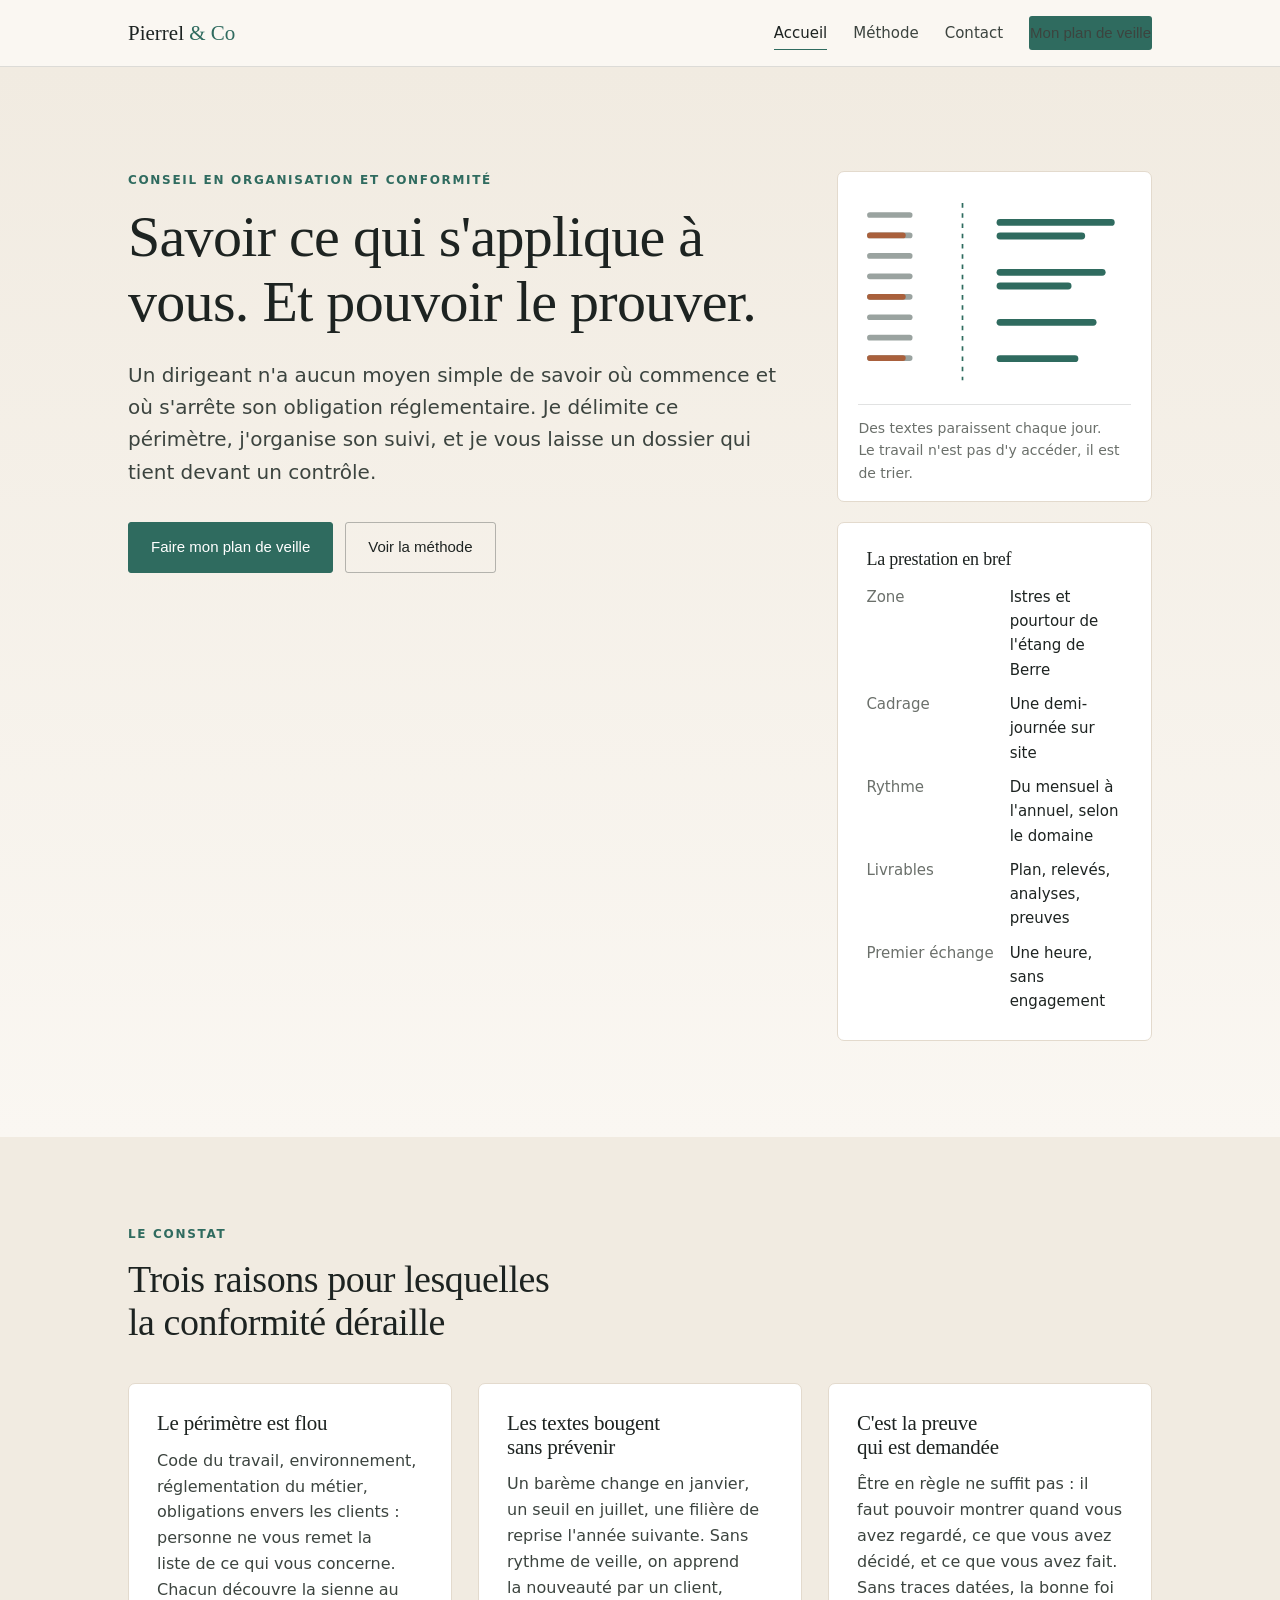
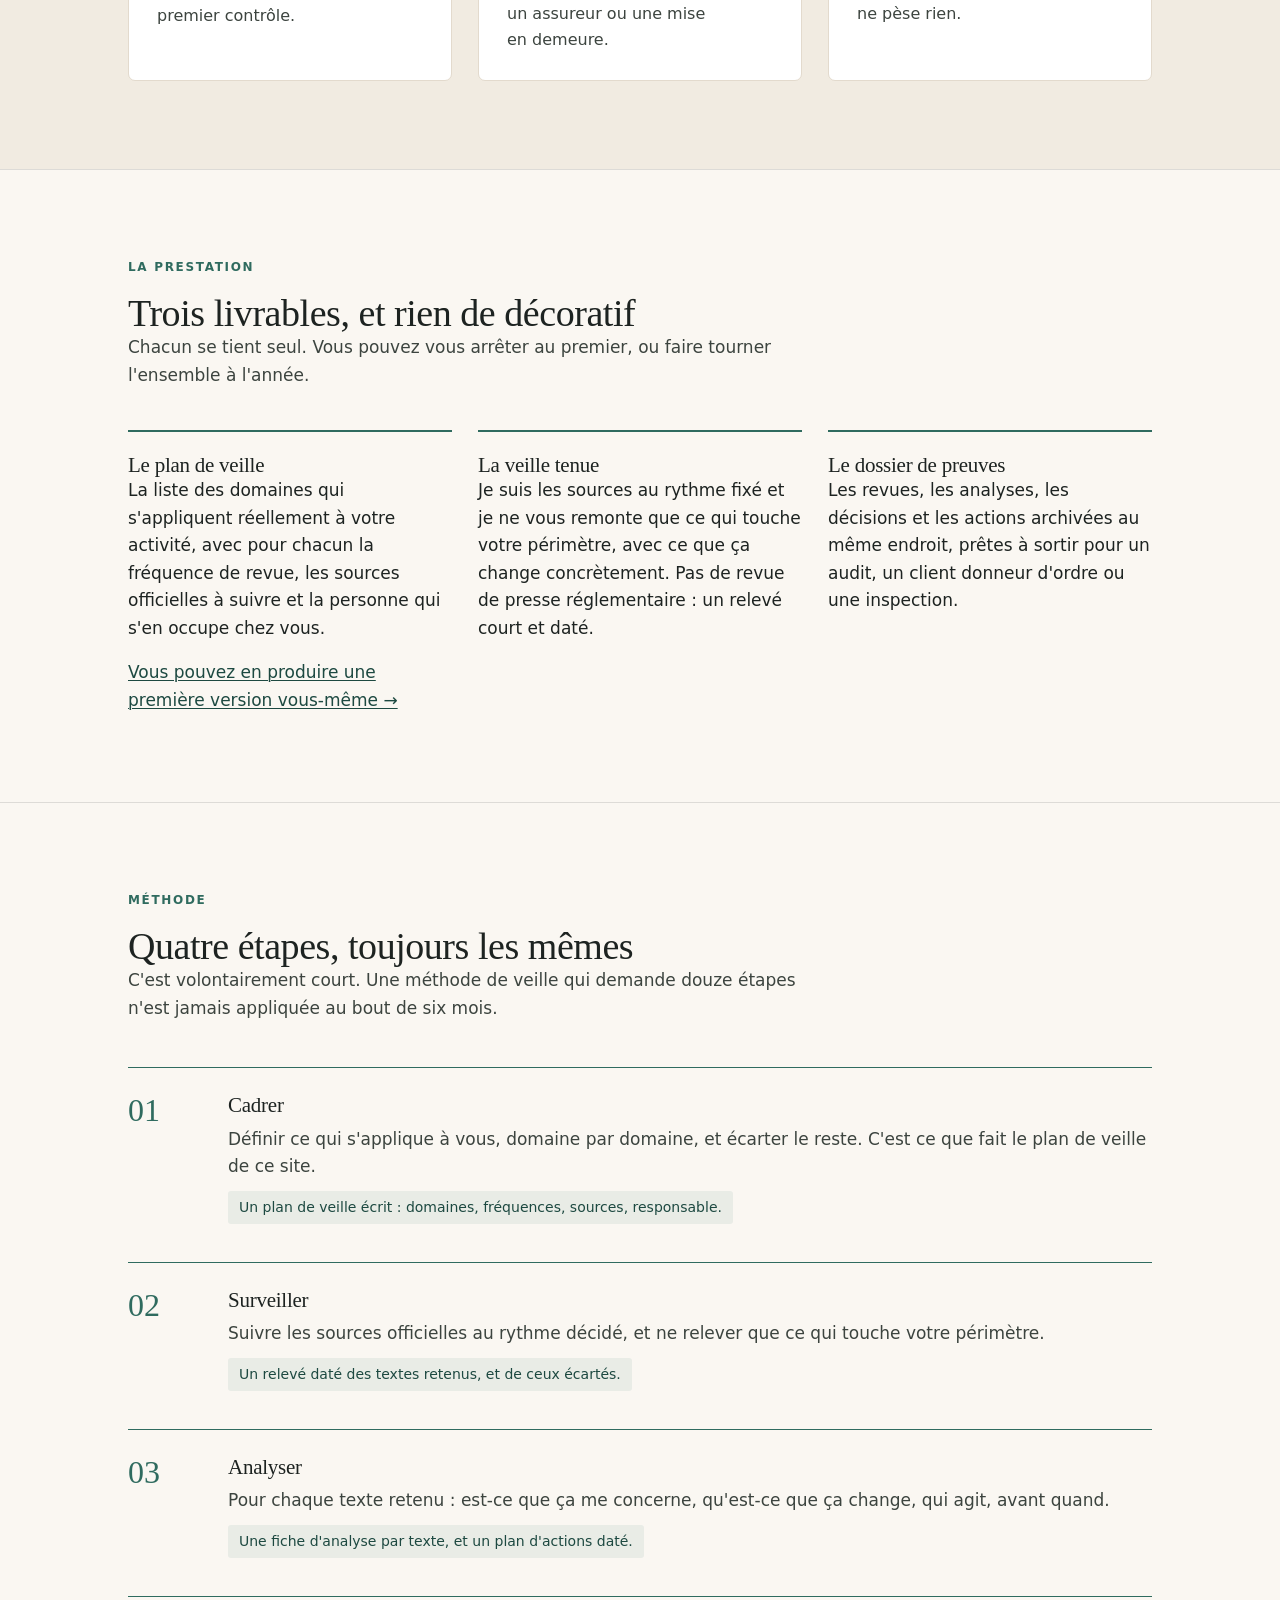
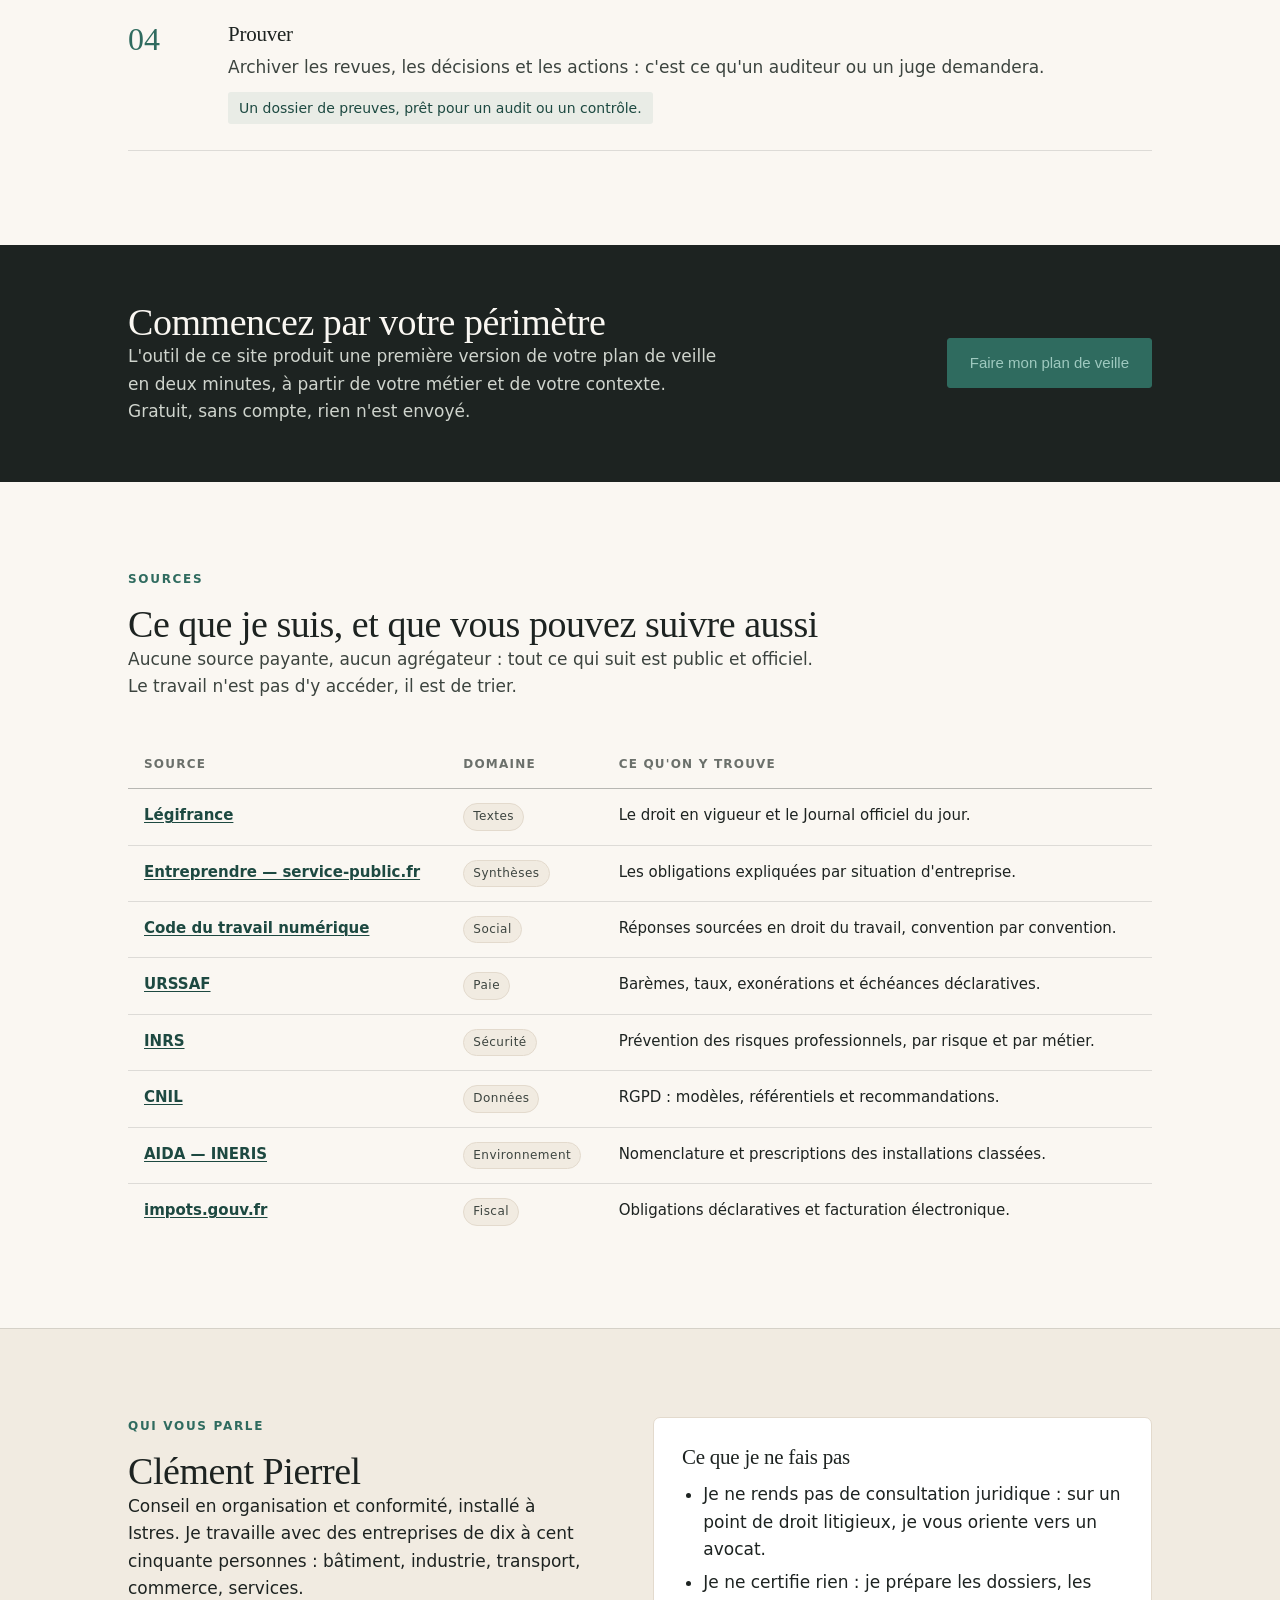
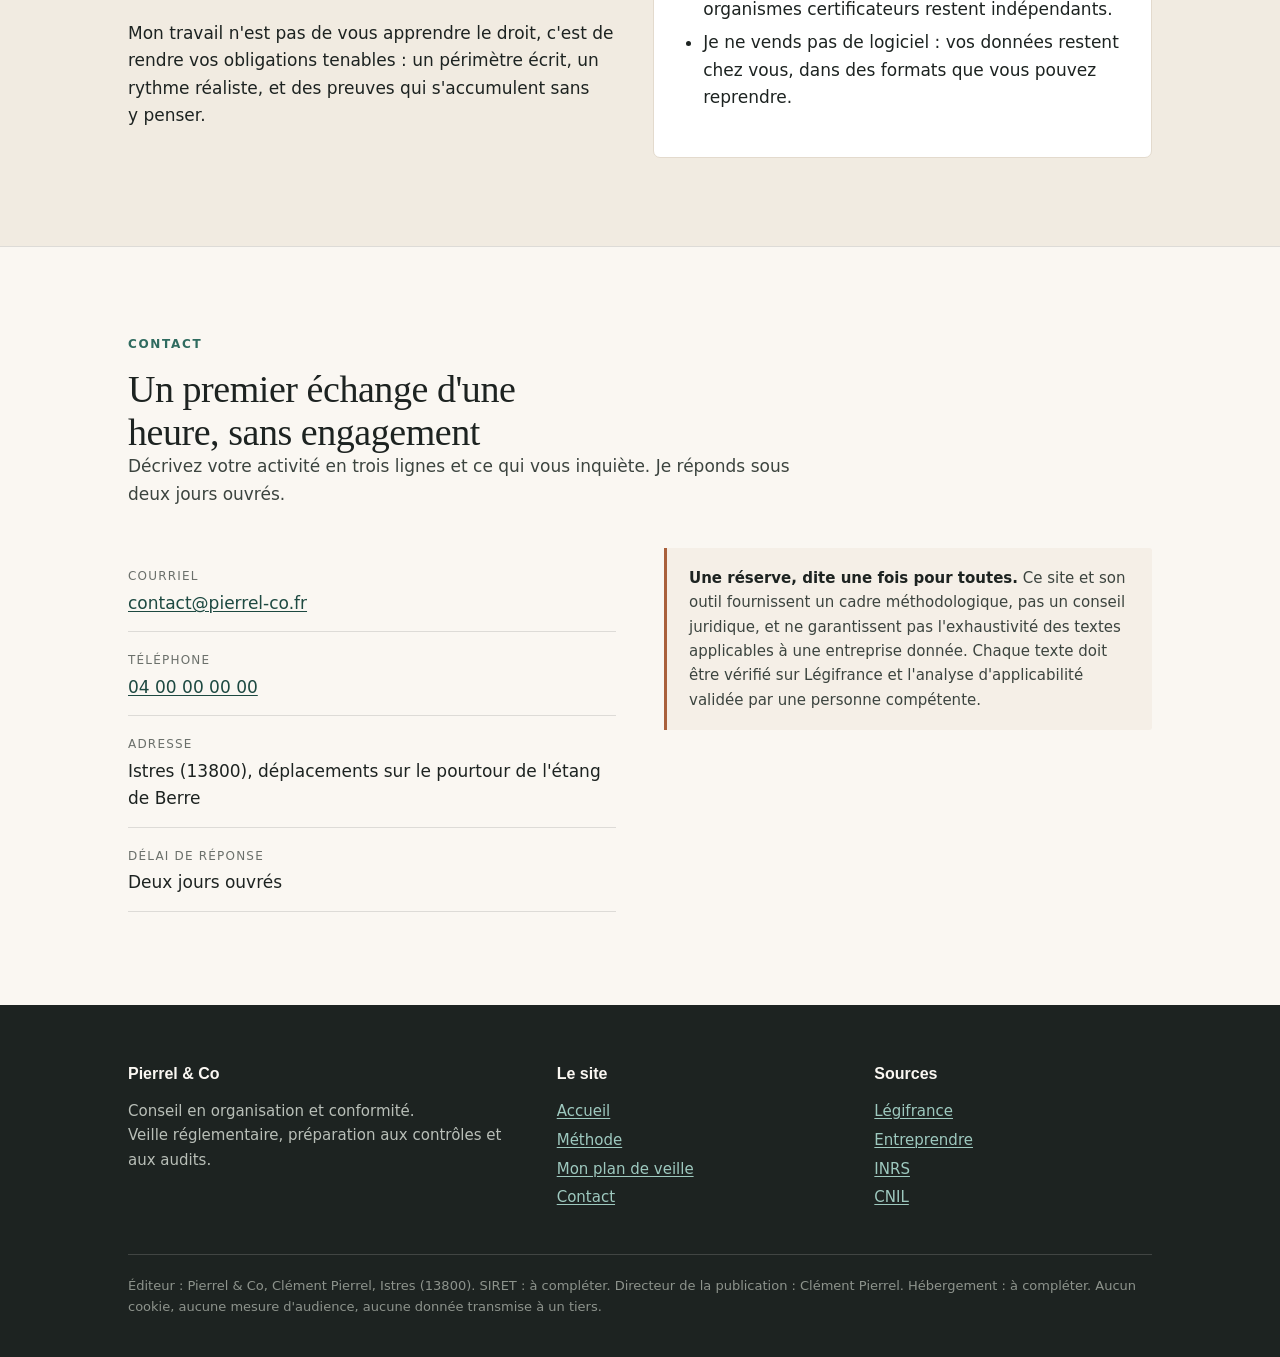
==== commit b09c19a2: "Animer le site : entrée, révélations, cascade du plan, tri en ouverture Le site était juste, mais im" ====
--- a/index.html
+++ b/index.html
@@ -36,7 +36,7 @@
   <!-- ======================= OUVERTURE ======================= -->
   <section class="heros">
     <div class="enveloppe heros-grille">
-      <div>
+      <div class="entree">
         <span class="surtitre">Conseil en organisation et conformité</span>
         <h1>Savoir ce qui s'applique à vous. Et pouvoir le prouver.</h1>
         <p class="chapeau">
@@ -49,7 +49,48 @@
           <a class="bouton bouton-clair" href="#methode">Voir la méthode</a>
         </div>
       </div>
-      <aside class="fiche">
+      <aside class="colonne-heros">
+        <figure class="tri-cadre">
+          <!-- Le tri, en mouvement : des textes paraissent, ils passent au
+               tamis du périmètre, la plupart sont écartés, les autres se
+               rangent par rythme de revue. C'est la prestation en une image. -->
+          <svg class="tri" viewBox="0 0 240 172" role="img"
+               aria-label="Des textes paraissent, passent au tamis du périmètre, et ceux qui restent se rangent par rythme de revue.">
+            <g class="flux" fill="var(--concrete, #9aa3a0)">
+              <rect x="8" y="16" width="40" height="5" rx="2.5" style="animation-delay:0s"></rect>
+              <rect x="8" y="34" width="40" height="5" rx="2.5" style="animation-delay:-0.9s"></rect>
+              <rect x="8" y="52" width="40" height="5" rx="2.5" style="animation-delay:-1.8s"></rect>
+              <rect x="8" y="70" width="40" height="5" rx="2.5" style="animation-delay:-2.7s"></rect>
+              <rect x="8" y="88" width="40" height="5" rx="2.5" style="animation-delay:-3.6s"></rect>
+              <rect x="8" y="106" width="40" height="5" rx="2.5" style="animation-delay:-4.5s"></rect>
+              <rect x="8" y="124" width="40" height="5" rx="2.5" style="animation-delay:-5.4s"></rect>
+              <rect x="8" y="142" width="40" height="5" rx="2.5" style="animation-delay:-6.3s"></rect>
+            </g>
+
+            <line class="tamis" x1="92" y1="8" x2="92" y2="164"
+                  stroke="#2f6b5f" stroke-width="1.5" stroke-dasharray="4 5"></line>
+
+            <g fill="#a9603c">
+              <rect class="ecarte" x="8" y="34" width="34" height="5" rx="2.5" style="animation-delay:-0.9s"></rect>
+              <rect class="ecarte" x="8" y="88" width="34" height="5" rx="2.5" style="animation-delay:-3.6s"></rect>
+              <rect class="ecarte" x="8" y="142" width="34" height="5" rx="2.5" style="animation-delay:-6.3s"></rect>
+            </g>
+
+            <g class="rangee" fill="#2f6b5f">
+              <rect x="122" y="22" width="104" height="6" rx="3" style="animation-delay:0s"></rect>
+              <rect x="122" y="34" width="78" height="6" rx="3" style="animation-delay:-0.2s"></rect>
+              <rect x="122" y="66" width="96" height="6" rx="3" style="animation-delay:-0.45s"></rect>
+              <rect x="122" y="78" width="66" height="6" rx="3" style="animation-delay:-0.65s"></rect>
+              <rect x="122" y="110" width="88" height="6" rx="3" style="animation-delay:-0.9s"></rect>
+              <rect x="122" y="142" width="72" height="6" rx="3" style="animation-delay:-1.15s"></rect>
+            </g>
+          </svg>
+          <figcaption>
+            Des textes paraissent chaque jour. Le travail n'est pas d'y accéder,
+            il est de trier.
+          </figcaption>
+        </figure>
+        <div class="fiche">
         <h3>La prestation en bref</h3>
         <dl>
           <dt>Zone</dt><dd>Istres et pourtour de l'étang de Berre</dd>
@@ -58,6 +99,7 @@
           <dt>Livrables</dt><dd>Plan, relevés, analyses, preuves</dd>
           <dt>Premier échange</dt><dd>Une heure, sans engagement</dd>
         </dl>
+        </div>
       </aside>
     </div>
   </section>
@@ -312,6 +354,7 @@
 </footer>
 
 <script src="assets/referentiel.js"></script>
+<script src="assets/motion.js" defer></script>
 <script>
   /* La méthode et le tableau des sources viennent du même référentiel que
      l'outil : une seule source de vérité à maintenir. */
--- a/assets/site.css
+++ b/assets/site.css
@@ -386,3 +386,183 @@
   .etape{grid-template-columns:52px 1fr; gap:16px;}
   .section{padding:52px 0;}
 }
+
+/* ==========================================================================
+   Mouvement
+   --------------------------------------------------------------------------
+   Registre « éditorial » : des entrées douces et courtes, jamais de rebond,
+   jamais de rotation. Tout passe par transform et opacity, les deux seules
+   propriétés que le navigateur anime sans recalculer la page.
+
+   Toute cette section est neutralisée d'un bloc pour qui demande moins
+   d'animations (voir la fin du fichier) : le site doit rester utilisable et
+   identique en contenu sans une seule animation.
+   ========================================================================== */
+
+:root{
+  --sortie:cubic-bezier(0.16, 1, 0.3, 1);   /* décélération franche */
+  --doux:cubic-bezier(0.4, 0, 0.2, 1);
+}
+
+/* --- Révélation à l'approche --------------------------------------------- */
+/* L'élément est posé décalé, puis remis en place quand il entre dans l'écran.
+   Sans JavaScript, .revele n'est jamais appliqué : on part donc de l'état
+   visible et c'est le script qui arme le décalage, pour ne rien cacher si le
+   script ne se charge pas. */
+.arme{opacity:0; transform:translateY(18px);}
+.revele{opacity:1; transform:none; transition:opacity 0.7s var(--sortie), transform 0.7s var(--sortie);}
+
+/* --- Entrée de la page d'accueil ------------------------------------------ */
+@keyframes monte{from{opacity:0; transform:translateY(22px);} to{opacity:1; transform:none;}}
+@keyframes monte-court{from{opacity:0; transform:translateY(10px);} to{opacity:1; transform:none;}}
+
+.entree > *{animation:monte 0.85s var(--sortie) backwards;}
+.entree > *:nth-child(1){animation-delay:0.05s;}
+.entree > *:nth-child(2){animation-delay:0.14s;}
+.entree > *:nth-child(3){animation-delay:0.23s;}
+.entree > *:nth-child(4){animation-delay:0.32s;}
+.heros .fiche{animation:monte 0.9s var(--sortie) 0.34s backwards;}
+
+/* --- Barre de navigation -------------------------------------------------- */
+.bandeau{transition:box-shadow 0.3s var(--doux), background-color 0.3s var(--doux);}
+.bandeau.defile{
+  box-shadow:0 1px 0 var(--trait), 0 8px 28px -22px rgba(29,35,33,0.5);
+  background:rgba(250,247,242,0.97);
+}
+.marque{transition:color 0.2s var(--doux);}
+.marque span{transition:color 0.3s var(--doux);}
+.marque:hover span{color:var(--vert-sombre);}
+.menu a{transition:color 0.2s var(--doux), border-color 0.25s var(--doux);}
+
+/* --- Boutons et cartes ---------------------------------------------------- */
+.bouton{transition:background 0.22s var(--doux), border-color 0.22s var(--doux),
+  color 0.22s var(--doux), transform 0.22s var(--sortie);}
+.bouton:hover{transform:translateY(-1px);}
+.bouton:active{transform:translateY(0);}
+
+.carte{transition:transform 0.4s var(--sortie), box-shadow 0.4s var(--sortie), border-color 0.3s var(--doux);}
+.carte:hover{
+  transform:translateY(-3px);
+  border-color:var(--vert-clair);
+  box-shadow:0 18px 40px -32px rgba(29,35,33,0.7);
+}
+.carte-sobre{transition:border-color 0.3s var(--doux);}
+.carte-sobre:hover{border-top-color:var(--vert-clair);}
+
+/* Le trait de l'étape se peint de gauche à droite quand la ligne apparaît. */
+.etape{position:relative;}
+.etape::before{
+  content:""; position:absolute; top:-1px; left:0; height:1px; width:0;
+  background:var(--vert); transition:width 0.9s var(--sortie);
+}
+.etape.revele::before{width:100%;}
+.etape-numero{transition:transform 0.5s var(--sortie), color 0.3s var(--doux);}
+.etape:hover .etape-numero{transform:translateY(-2px); color:var(--vert-sombre);}
+
+.tableau tbody tr{transition:background 0.2s var(--doux);}
+.tableau tbody tr:hover{background:var(--vert-voile);}
+
+/* --- Outil ---------------------------------------------------------------- */
+.metier{transition:border-color 0.25s var(--doux), background 0.25s var(--doux),
+  transform 0.3s var(--sortie), box-shadow 0.3s var(--sortie);}
+.metier:hover{transform:translateY(-2px); box-shadow:0 14px 30px -26px rgba(29,35,33,0.8);}
+.metier[aria-pressed="true"]{transform:none;}
+.question{transition:border-color 0.25s var(--doux), background 0.25s var(--doux);}
+.question input{transition:background 0.2s var(--doux), border-color 0.2s var(--doux);}
+.question input::after{transition:opacity 0.15s var(--doux);}
+
+/* Le plan apparaît groupe par groupe, puis ligne par ligne : le lecteur voit
+   le classement se faire au lieu de recevoir un mur. */
+.groupe{animation:monte 0.6s var(--sortie) backwards;}
+.domaine{animation:monte-court 0.45s var(--sortie) backwards;}
+.resume-plan{animation:monte 0.5s var(--sortie) backwards;}
+.resume-plan .chiffre{
+  display:inline-block;
+  font-variant-numeric:tabular-nums;
+  transition:transform 0.35s var(--sortie);
+}
+.resume-plan.bat .chiffre{transform:scale(1.14);}
+
+.domaine > summary{transition:color 0.2s var(--doux);}
+.domaine > summary::after{transition:transform 0.3s var(--sortie), color 0.2s var(--doux);}
+.domaine[open] > summary::after{transform:rotate(180deg);}
+/* Le dépliage est animé en JavaScript (hauteur réelle) : voir assets/motion.js. */
+.domaine-corps,.domaine .raisons{will-change:height;}
+.raison{animation:monte-court 0.4s var(--sortie) backwards;}
+
+/* --- Animation d'ouverture : le tri ---------------------------------------- */
+/* Des textes arrivent en flux, la plupart sont écartés, quelques-uns se rangent
+   dans le plan. C'est exactement ce que vend la prestation ; autant le montrer
+   plutôt que l'écrire. */
+.tri{width:100%; height:auto; display:block; overflow:visible;}
+.tri .flux rect{animation:traverse 9s linear infinite;}
+.tri .ecarte{animation:ecarter 9s linear infinite;}
+.tri .tamis{animation:respire 4.5s var(--doux) infinite;}
+.tri .rangee rect{animation:poser 9s var(--sortie) infinite;}
+
+@keyframes traverse{
+  0%{transform:translateX(0); opacity:0;}
+  8%{opacity:1;}
+  46%{transform:translateX(74px); opacity:1;}
+  54%{transform:translateX(86px); opacity:0;}
+  100%{transform:translateX(86px); opacity:0;}
+}
+@keyframes ecarter{
+  0%,42%{opacity:0; transform:translate(74px,0);}
+  52%{opacity:0.55; transform:translate(96px,10px);}
+  70%{opacity:0; transform:translate(116px,26px);}
+  100%{opacity:0; transform:translate(116px,26px);}
+}
+@keyframes poser{
+  0%,50%{opacity:0; transform:translateX(-14px) scaleX(0.4);}
+  62%{opacity:1; transform:translateX(0) scaleX(1);}
+  92%{opacity:1; transform:translateX(0) scaleX(1);}
+  100%{opacity:0; transform:translateX(0) scaleX(1);}
+}
+@keyframes respire{
+  0%,100%{opacity:0.5;}
+  50%{opacity:1;}
+}
+
+/* --- Passage d'une page à l'autre ----------------------------------------- */
+/* Là où le navigateur le sait faire, les deux pages s'enchaînent en fondu et
+   la marque reste en place. Ailleurs, la navigation est simplement instantanée. */
+@view-transition{navigation:auto;}
+.marque{view-transition-name:marque;}
+::view-transition-old(root){animation:fondu-sortant 0.22s var(--doux) both;}
+::view-transition-new(root){animation:fondu-entrant 0.32s var(--sortie) both;}
+@keyframes fondu-sortant{to{opacity:0;}}
+@keyframes fondu-entrant{from{opacity:0; transform:translateY(8px);} to{opacity:1; transform:none;}}
+
+/* --- Qui demande moins d'animations ---------------------------------------- */
+@media (prefers-reduced-motion: reduce){
+  *,*::before,*::after{
+    animation-duration:0.001ms !important;
+    animation-iteration-count:1 !important;
+    transition-duration:0.001ms !important;
+    scroll-behavior:auto !important;
+  }
+  .arme{opacity:1; transform:none;}
+  .tri .flux rect,.tri .ecarte,.tri .rangee rect{opacity:1;}
+  @view-transition{navigation:none;}
+}
+
+/* Le bloc déplié d'un domaine : sa hauteur est animée par assets/motion.js,
+   d'où le rognage. */
+.repli{overflow:hidden;}
+
+/* --- Cadre de l'animation d'ouverture ------------------------------------- */
+.colonne-heros{display:grid; gap:20px;}
+.tri-cadre{
+  margin:0; padding:22px 20px 16px;
+  background:var(--papier-pur); border:1px solid var(--sable-trait);
+  border-radius:var(--r-carte);
+}
+.tri-cadre figcaption{
+  margin-top:14px; padding-top:12px; border-top:1px solid var(--trait);
+  font-size:14px; color:var(--gris); text-wrap:pretty;
+}
+/* scaleX depuis le bord gauche : sans fill-box, l'origine serait celle du
+   viewBox et les barres pousseraient depuis le mauvais côté. */
+.tri .rangee rect{transform-box:fill-box; transform-origin:left center;}
+.tri .flux rect,.tri .ecarte{transform-box:fill-box;}
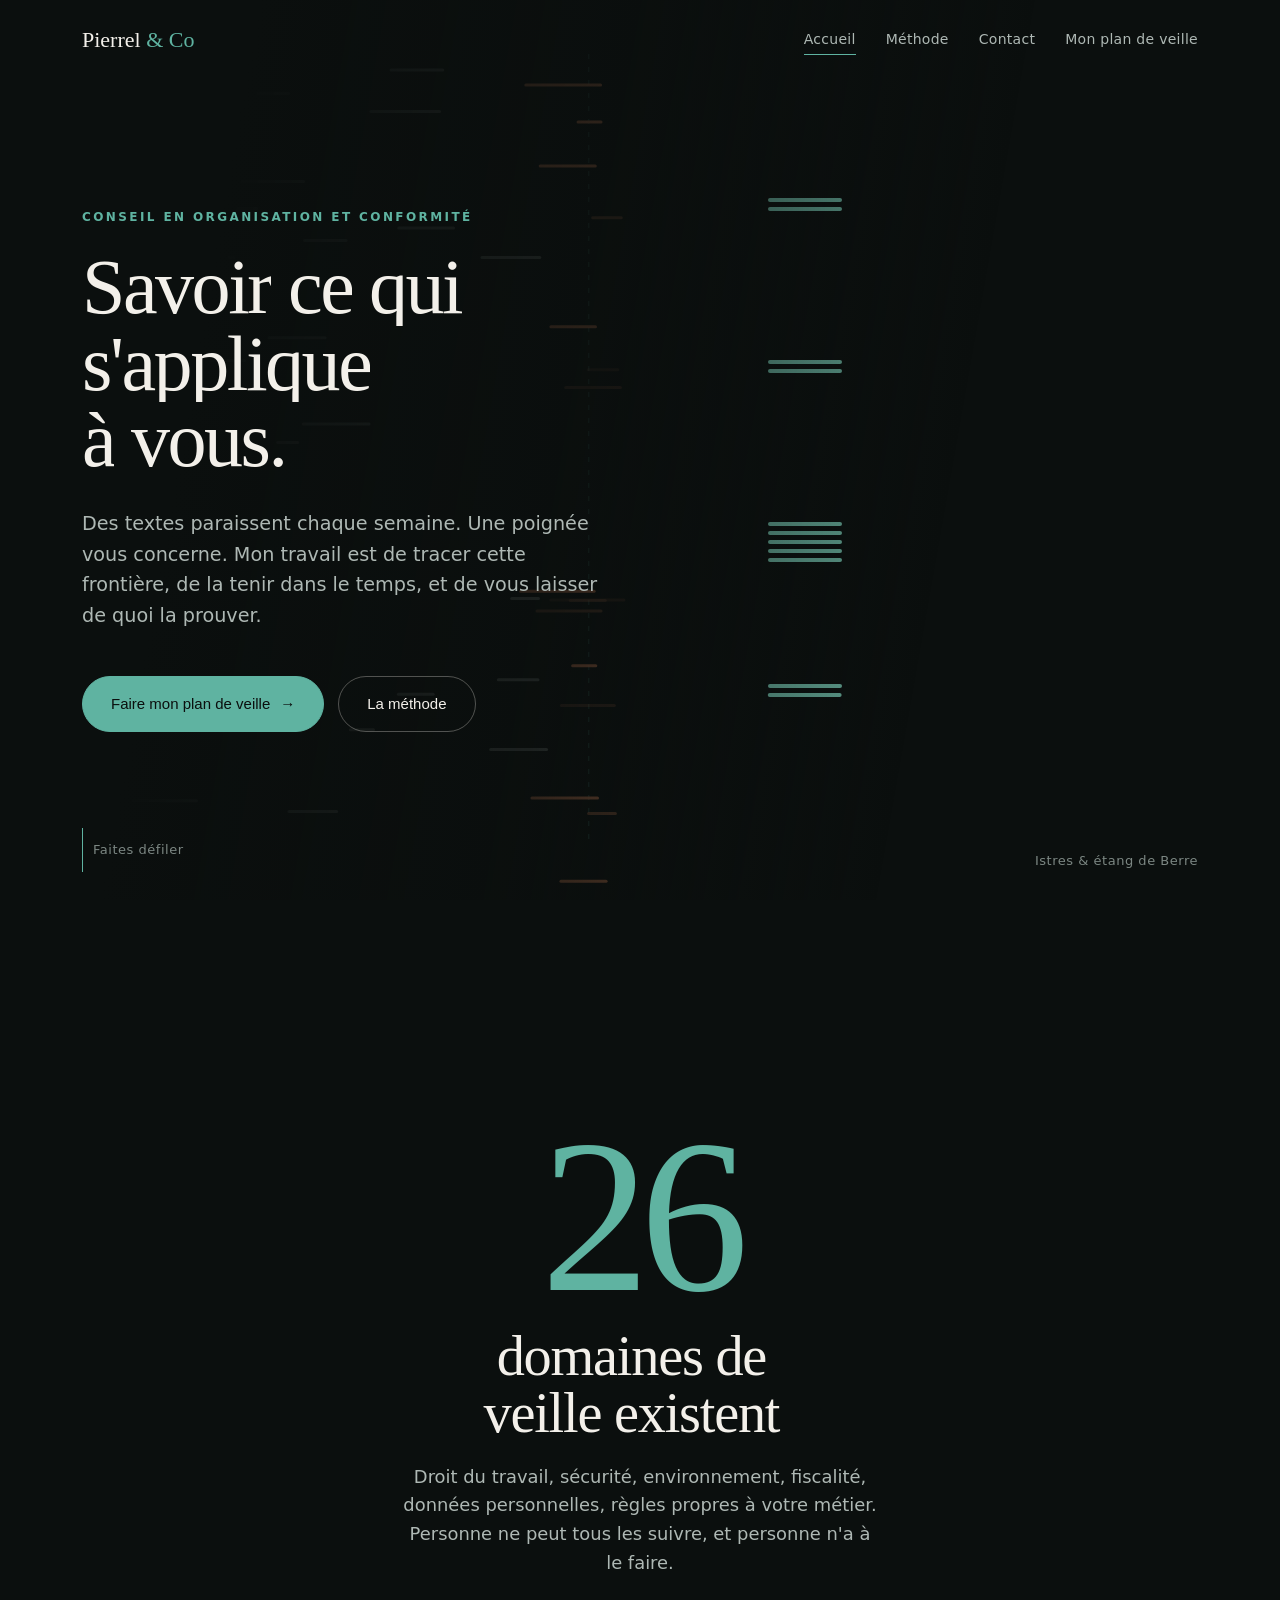
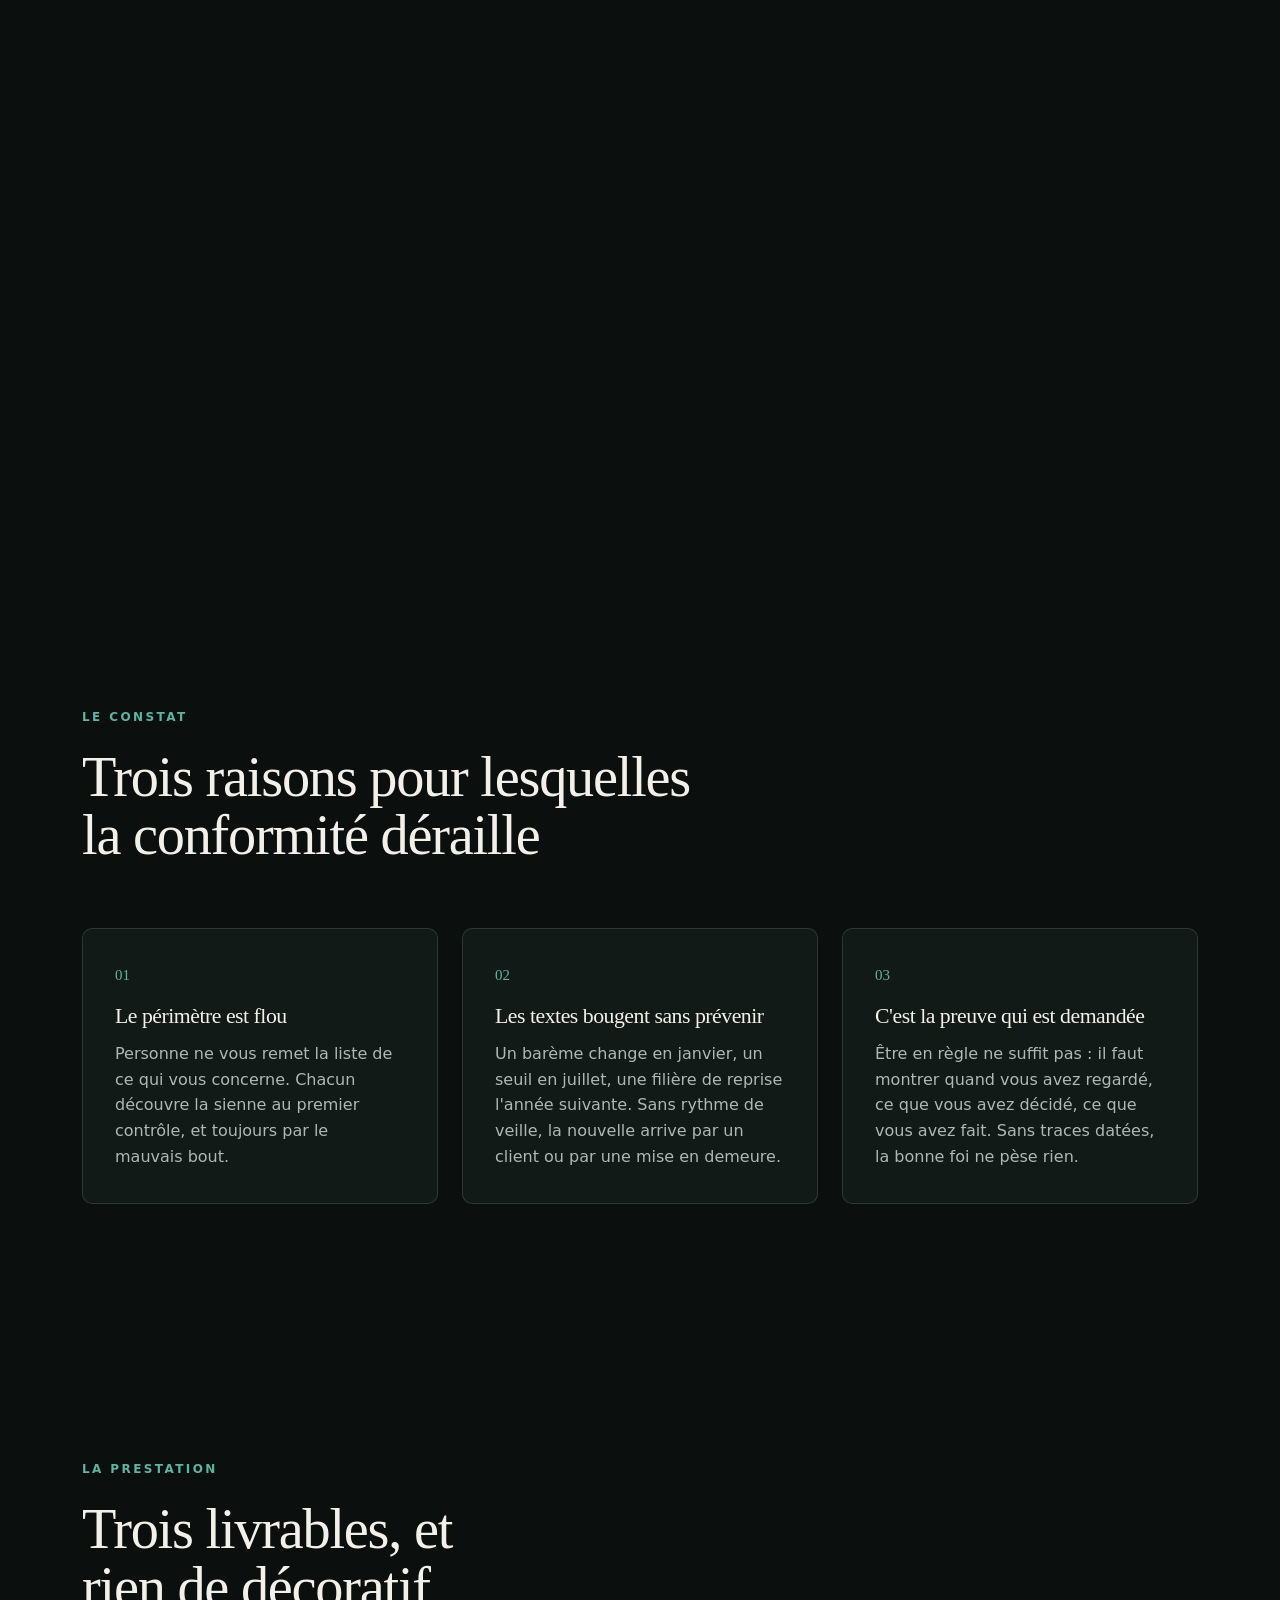
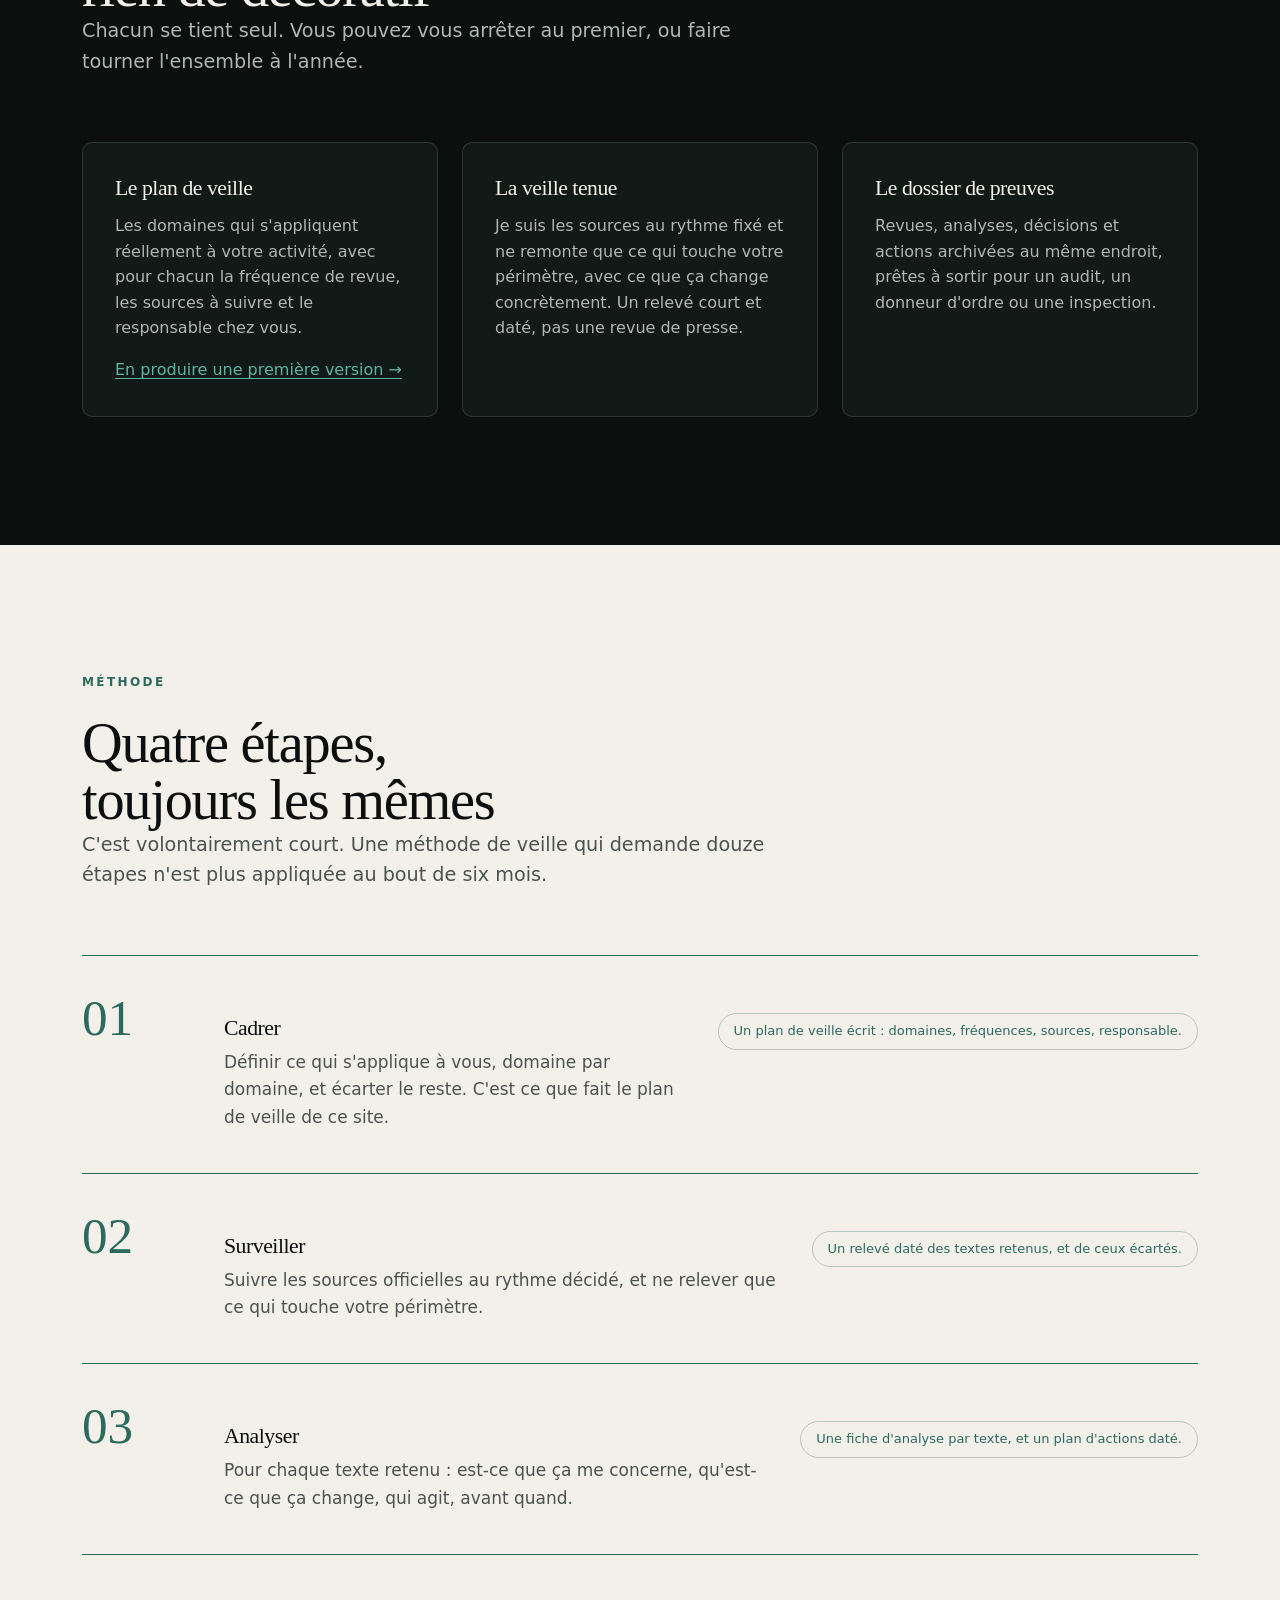
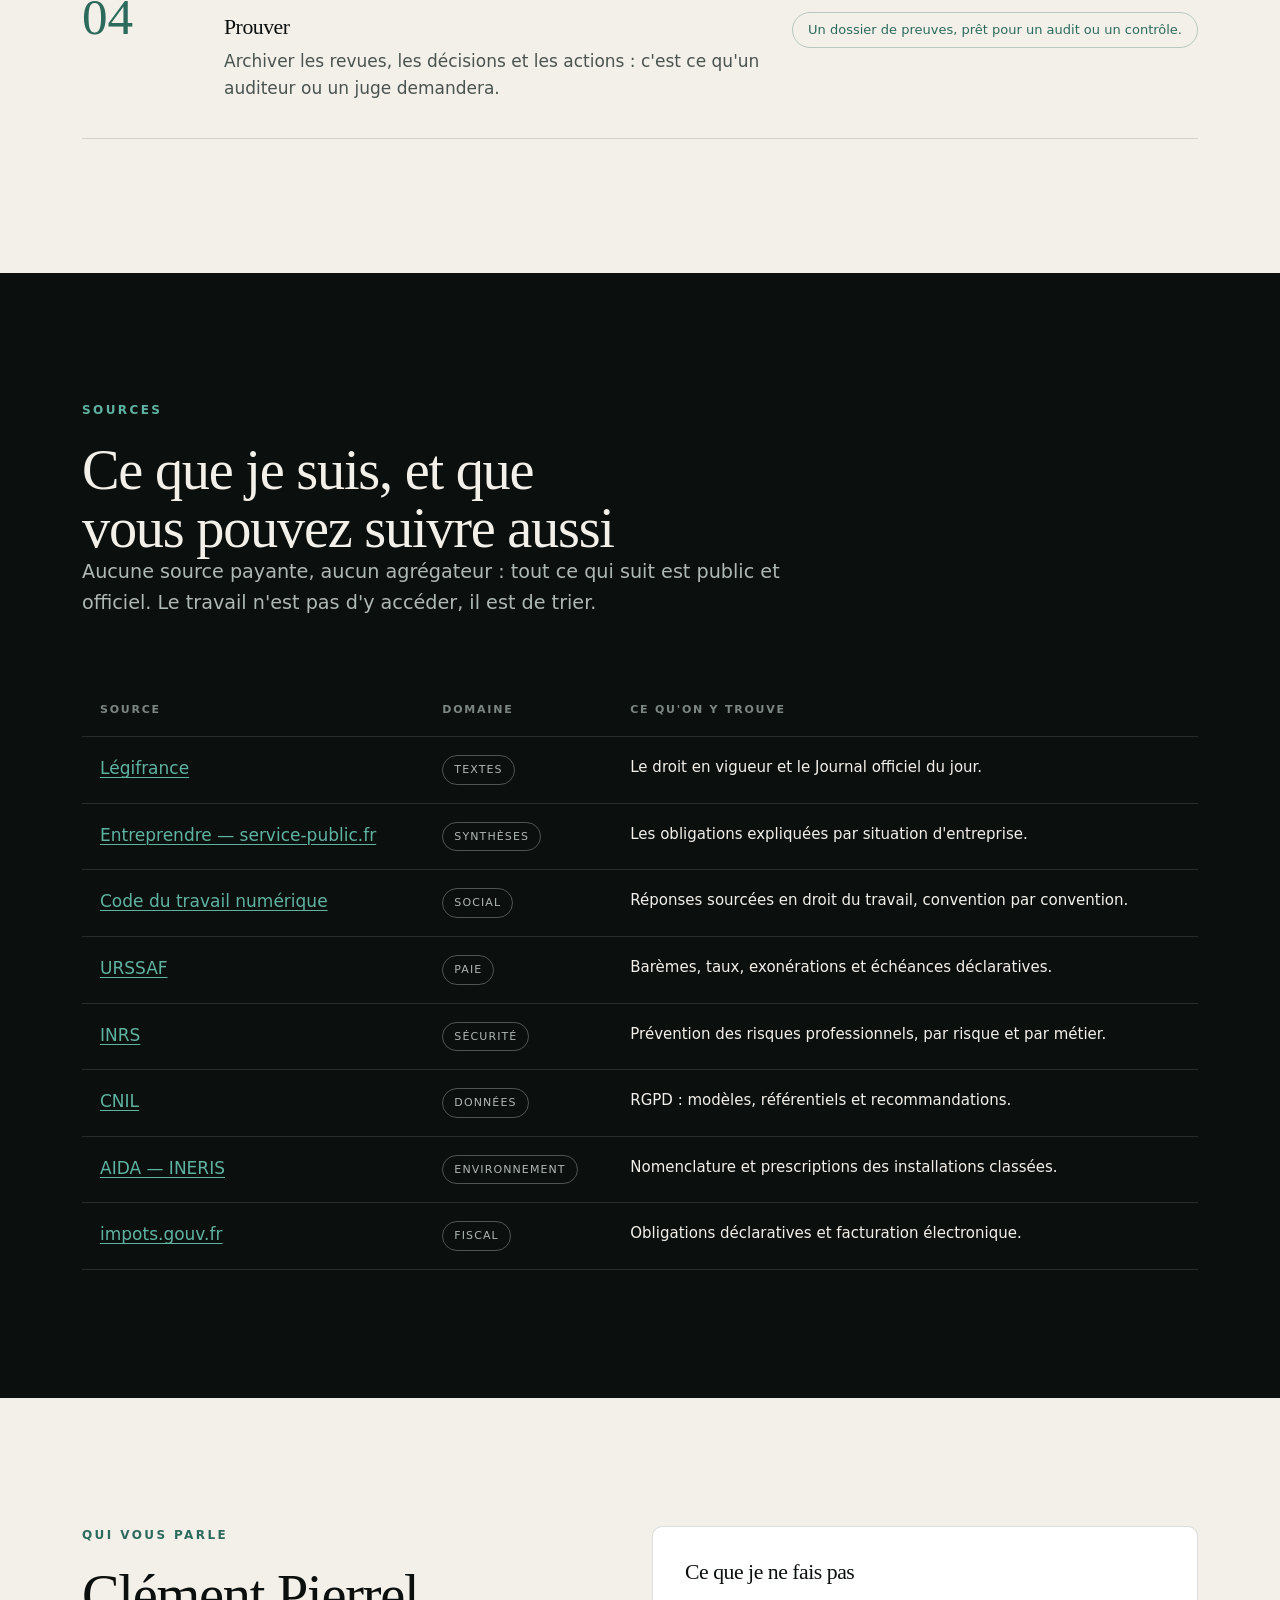
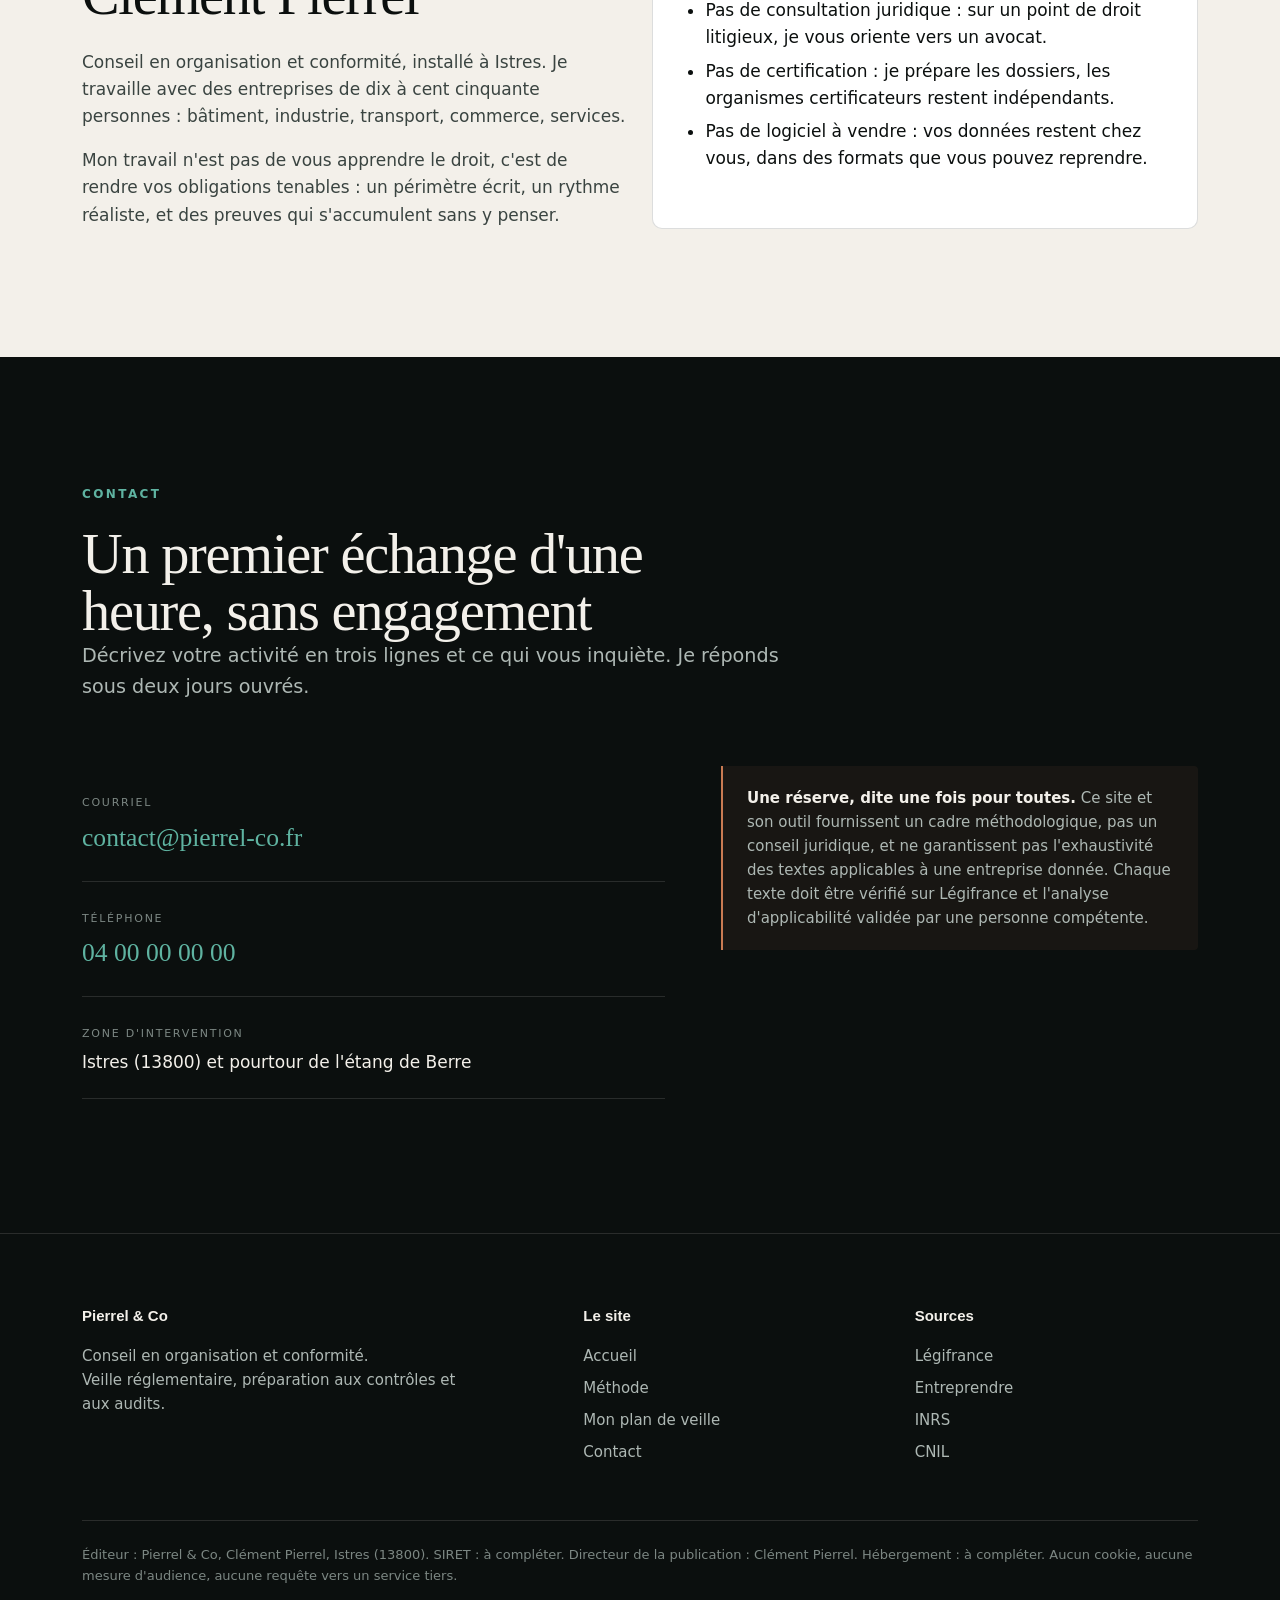
==== commit 5f533883: "Refonte : sombre, héros animé, récit au défilement, outil en démonstration Le site précédent était j" ====
--- a/index.html
+++ b/index.html
@@ -6,12 +6,13 @@
 <title>Pierrel &amp; Co — veille réglementaire et conformité</title>
 <meta name="description" content="Conseil en organisation et conformité à Istres. Savoir quels textes s'appliquent à votre activité, organiser leur suivi, et pouvoir le prouver en cas de contrôle.">
 <meta name="author" content="Pierrel &amp; Co">
+<meta name="theme-color" content="#0b0f0e">
 <meta property="og:title" content="Pierrel &amp; Co — veille réglementaire et conformité">
 <meta property="og:description" content="Savoir ce qui s'applique à vous, et pouvoir le prouver.">
 <meta property="og:type" content="website">
 <link rel="icon" href="assets/favicon.svg" type="image/svg+xml">
+<link rel="preload" href="assets/polices/newsreader.woff2" as="font" type="font/woff2" crossorigin>
 <link rel="preload" href="assets/polices/inter.woff2" as="font" type="font/woff2" crossorigin>
-<link rel="preload" href="assets/polices/newsreader.woff2" as="font" type="font/woff2" crossorigin>
 <link rel="stylesheet" href="assets/polices.css">
 <link rel="stylesheet" href="assets/site.css">
 </head>
@@ -26,114 +27,112 @@
       <a href="index.html" aria-current="page">Accueil</a>
       <a href="#methode">Méthode</a>
       <a href="#contact">Contact</a>
-      <a class="bouton bouton-petit" href="plan-de-veille.html">Mon plan de veille</a>
+      <a href="plan-de-veille.html">Mon plan de veille</a>
     </nav>
   </div>
 </header>
 
 <main id="contenu">
 
-  <!-- ======================= OUVERTURE ======================= -->
+  <!-- ======================= HÉROS ======================= -->
   <section class="heros">
-    <div class="enveloppe heros-grille">
-      <div class="entree">
-        <span class="surtitre">Conseil en organisation et conformité</span>
-        <h1>Savoir ce qui s'applique à vous. Et pouvoir le prouver.</h1>
-        <p class="chapeau">
-          Un dirigeant n'a aucun moyen simple de savoir où commence et où s'arrête
-          son obligation réglementaire. Je délimite ce périmètre, j'organise son
-          suivi, et je vous laisse un dossier qui tient devant un contrôle.
+    <canvas id="toile" aria-hidden="true"></canvas>
+    <div class="enveloppe">
+      <div class="heros-contenu">
+        <span class="surtitre" data-monte>Conseil en organisation et conformité</span>
+        <h1 class="geant" data-mots>Savoir ce qui s'applique à vous.</h1>
+        <p class="chapeau" data-monte>
+          Des textes paraissent chaque semaine. Une poignée vous concerne. Mon
+          travail est de tracer cette frontière, de la tenir dans le temps, et
+          de vous laisser de quoi la prouver.
         </p>
-        <div class="rangee-boutons">
-          <a class="bouton" href="plan-de-veille.html">Faire mon plan de veille</a>
-          <a class="bouton bouton-clair" href="#methode">Voir la méthode</a>
-        </div>
-      </div>
-      <aside class="colonne-heros">
-        <figure class="tri-cadre">
-          <!-- Le tri, en mouvement : des textes paraissent, ils passent au
-               tamis du périmètre, la plupart sont écartés, les autres se
-               rangent par rythme de revue. C'est la prestation en une image. -->
-          <svg class="tri" viewBox="0 0 240 172" role="img"
-               aria-label="Des textes paraissent, passent au tamis du périmètre, et ceux qui restent se rangent par rythme de revue.">
-            <g class="flux" fill="var(--concrete, #9aa3a0)">
-              <rect x="8" y="16" width="40" height="5" rx="2.5" style="animation-delay:0s"></rect>
-              <rect x="8" y="34" width="40" height="5" rx="2.5" style="animation-delay:-0.9s"></rect>
-              <rect x="8" y="52" width="40" height="5" rx="2.5" style="animation-delay:-1.8s"></rect>
-              <rect x="8" y="70" width="40" height="5" rx="2.5" style="animation-delay:-2.7s"></rect>
-              <rect x="8" y="88" width="40" height="5" rx="2.5" style="animation-delay:-3.6s"></rect>
-              <rect x="8" y="106" width="40" height="5" rx="2.5" style="animation-delay:-4.5s"></rect>
-              <rect x="8" y="124" width="40" height="5" rx="2.5" style="animation-delay:-5.4s"></rect>
-              <rect x="8" y="142" width="40" height="5" rx="2.5" style="animation-delay:-6.3s"></rect>
-            </g>
-
-            <line class="tamis" x1="92" y1="8" x2="92" y2="164"
-                  stroke="#2f6b5f" stroke-width="1.5" stroke-dasharray="4 5"></line>
-
-            <g fill="#a9603c">
-              <rect class="ecarte" x="8" y="34" width="34" height="5" rx="2.5" style="animation-delay:-0.9s"></rect>
-              <rect class="ecarte" x="8" y="88" width="34" height="5" rx="2.5" style="animation-delay:-3.6s"></rect>
-              <rect class="ecarte" x="8" y="142" width="34" height="5" rx="2.5" style="animation-delay:-6.3s"></rect>
-            </g>
-
-            <g class="rangee" fill="#2f6b5f">
-              <rect x="122" y="22" width="104" height="6" rx="3" style="animation-delay:0s"></rect>
-              <rect x="122" y="34" width="78" height="6" rx="3" style="animation-delay:-0.2s"></rect>
-              <rect x="122" y="66" width="96" height="6" rx="3" style="animation-delay:-0.45s"></rect>
-              <rect x="122" y="78" width="66" height="6" rx="3" style="animation-delay:-0.65s"></rect>
-              <rect x="122" y="110" width="88" height="6" rx="3" style="animation-delay:-0.9s"></rect>
-              <rect x="122" y="142" width="72" height="6" rx="3" style="animation-delay:-1.15s"></rect>
-            </g>
-          </svg>
-          <figcaption>
-            Des textes paraissent chaque jour. Le travail n'est pas d'y accéder,
-            il est de trier.
-          </figcaption>
-        </figure>
-        <div class="fiche">
-        <h3>La prestation en bref</h3>
-        <dl>
-          <dt>Zone</dt><dd>Istres et pourtour de l'étang de Berre</dd>
-          <dt>Cadrage</dt><dd>Une demi-journée sur site</dd>
-          <dt>Rythme</dt><dd>Du mensuel à l'annuel, selon le domaine</dd>
-          <dt>Livrables</dt><dd>Plan, relevés, analyses, preuves</dd>
-          <dt>Premier échange</dt><dd>Une heure, sans engagement</dd>
-        </dl>
-        </div>
-      </aside>
+        <div class="rangee-boutons" data-monte>
+          <a class="bouton" href="plan-de-veille.html">Faire mon plan de veille <span class="fleche" aria-hidden="true">→</span></a>
+          <a class="bouton bouton-fantome" href="#methode">La méthode</a>
+        </div>
+      </div>
+    </div>
+    <div class="enveloppe heros-bas">
+      <span class="defiler"><span class="barre" aria-hidden="true"></span> Faites défiler</span>
+      <span>Istres &amp; étang de Berre</span>
+    </div>
+  </section>
+
+  <!-- ======================= RÉCIT AU DÉFILEMENT ======================= -->
+  <section class="recit" aria-label="Ce que recouvre un périmètre de veille">
+    <div class="recit-piste">
+      <div class="recit-fixe">
+        <div class="recit-etape" data-etape="0">
+          <div>
+            <span class="enorme" data-nombre="total">26</span>
+            <h2>domaines de veille existent</h2>
+            <p>
+              Droit du travail, sécurité, environnement, fiscalité, données
+              personnelles, règles propres à votre métier. Personne ne peut
+              tous les suivre, et personne n'a à le faire.
+            </p>
+          </div>
+        </div>
+        <div class="recit-etape" data-etape="1">
+          <div>
+            <span class="enorme" data-nombre="ecartes">12</span>
+            <h2>ne vous concernent pas</h2>
+            <p>
+              Un maçon n'a rien à faire de l'hygiène alimentaire. Encore
+              faut-il l'avoir établi, et pouvoir le montrer à un auditeur qui
+              pose la question.
+            </p>
+          </div>
+        </div>
+        <div class="recit-etape" data-etape="2">
+          <div>
+            <span class="enorme" data-nombre="retenus">14</span>
+            <h2>c'est un périmètre réel</h2>
+            <p>
+              Celui d'une entreprise de maçonnerie avec salariés, qui reçoit du
+              public et intervient sur du bâti ancien. Le vôtre se calcule en
+              deux minutes sur ce site.
+            </p>
+          </div>
+        </div>
+        <div class="recit-jauge" aria-hidden="true"><span></span></div>
+      </div>
     </div>
   </section>
 
   <!-- ======================= LE CONSTAT ======================= -->
-  <section class="section section-sable">
+  <section class="section">
     <div class="enveloppe">
       <div class="tete-section">
         <span class="surtitre">Le constat</span>
         <h2>Trois raisons pour lesquelles la conformité déraille</h2>
       </div>
       <div class="grille grille-3">
-        <article class="carte">
+        <article class="carte" data-lueur>
+          <span class="rang">01</span>
           <h3>Le périmètre est flou</h3>
           <p>
-            Code du travail, environnement, réglementation du métier, obligations
-            envers les clients : personne ne vous remet la liste de ce qui vous
-            concerne. Chacun découvre la sienne au premier contrôle.
-          </p>
-        </article>
-        <article class="carte">
+            Personne ne vous remet la liste de ce qui vous concerne. Chacun
+            découvre la sienne au premier contrôle, et toujours par le mauvais
+            bout.
+          </p>
+        </article>
+        <article class="carte" data-lueur>
+          <span class="rang">02</span>
           <h3>Les textes bougent sans prévenir</h3>
           <p>
             Un barème change en janvier, un seuil en juillet, une filière de
-            reprise l'année suivante. Sans rythme de veille, on apprend la
-            nouveauté par un client, un assureur ou une mise en demeure.
-          </p>
-        </article>
-        <article class="carte">
+            reprise l'année suivante. Sans rythme de veille, la nouvelle arrive
+            par un client ou par une mise en demeure.
+          </p>
+        </article>
+        <article class="carte" data-lueur>
+          <span class="rang">03</span>
           <h3>C'est la preuve qui est demandée</h3>
           <p>
-            Être en règle ne suffit pas : il faut pouvoir montrer quand vous avez
-            regardé, ce que vous avez décidé, et ce que vous avez fait. Sans
-            traces datées, la bonne foi ne pèse rien.
+            Être en règle ne suffit pas : il faut montrer quand vous avez
+            regardé, ce que vous avez décidé, ce que vous avez fait. Sans traces
+            datées, la bonne foi ne pèse rien.
           </p>
         </article>
       </div>
@@ -146,35 +145,31 @@
       <div class="tete-section">
         <span class="surtitre">La prestation</span>
         <h2>Trois livrables, et rien de décoratif</h2>
-        <p>
-          Chacun se tient seul. Vous pouvez vous arrêter au premier, ou faire
-          tourner l'ensemble à l'année.
-        </p>
+        <p>Chacun se tient seul. Vous pouvez vous arrêter au premier, ou faire tourner l'ensemble à l'année.</p>
       </div>
       <div class="grille grille-3">
-        <article class="carte-sobre">
+        <article class="carte" data-lueur>
           <h3>Le plan de veille</h3>
           <p>
-            La liste des domaines qui s'appliquent réellement à votre activité,
-            avec pour chacun la fréquence de revue, les sources officielles à
-            suivre et la personne qui s'en occupe chez vous.
-          </p>
-          <p><a href="plan-de-veille.html">Vous pouvez en produire une première version vous-même &rarr;</a></p>
-        </article>
-        <article class="carte-sobre">
+            Les domaines qui s'appliquent réellement à votre activité, avec pour
+            chacun la fréquence de revue, les sources à suivre et le responsable
+            chez vous.
+          </p>
+          <p><a href="plan-de-veille.html">En produire une première version →</a></p>
+        </article>
+        <article class="carte" data-lueur>
           <h3>La veille tenue</h3>
           <p>
-            Je suis les sources au rythme fixé et je ne vous remonte que ce qui
-            touche votre périmètre, avec ce que ça change concrètement. Pas de
-            revue de presse réglementaire : un relevé court et daté.
-          </p>
-        </article>
-        <article class="carte-sobre">
+            Je suis les sources au rythme fixé et ne remonte que ce qui touche
+            votre périmètre, avec ce que ça change concrètement. Un relevé court
+            et daté, pas une revue de presse.
+          </p>
+        </article>
+        <article class="carte" data-lueur>
           <h3>Le dossier de preuves</h3>
           <p>
-            Les revues, les analyses, les décisions et les actions archivées au
-            même endroit, prêtes à sortir pour un audit, un client donneur
-            d'ordre ou une inspection.
+            Revues, analyses, décisions et actions archivées au même endroit,
+            prêtes à sortir pour un audit, un donneur d'ordre ou une inspection.
           </p>
         </article>
       </div>
@@ -182,34 +177,17 @@
   </section>
 
   <!-- ======================= MÉTHODE ======================= -->
-  <section class="section" id="methode">
+  <section class="section jour" id="methode">
     <div class="enveloppe">
       <div class="tete-section">
         <span class="surtitre">Méthode</span>
         <h2>Quatre étapes, toujours les mêmes</h2>
         <p>
           C'est volontairement court. Une méthode de veille qui demande douze
-          étapes n'est jamais appliquée au bout de six mois.
+          étapes n'est plus appliquée au bout de six mois.
         </p>
       </div>
       <ol class="etapes" id="liste-methode"></ol>
-    </div>
-  </section>
-
-  <!-- ======================= APPEL ======================= -->
-  <section class="section-serree section-encre">
-    <div class="enveloppe">
-      <div style="display:flex; gap:32px; align-items:center; justify-content:space-between; flex-wrap:wrap;">
-        <div style="max-width:56ch;">
-          <h2>Commencez par votre périmètre</h2>
-          <p>
-            L'outil de ce site produit une première version de votre plan de
-            veille en deux minutes, à partir de votre métier et de votre
-            contexte. Gratuit, sans compte, rien n'est envoyé.
-          </p>
-        </div>
-        <a class="bouton" href="plan-de-veille.html">Faire mon plan de veille</a>
-      </div>
     </div>
   </section>
 
@@ -237,16 +215,16 @@
   </section>
 
   <!-- ======================= PROFIL ======================= -->
-  <section class="section section-sable">
+  <section class="section jour">
     <div class="enveloppe">
       <div class="grille grille-2">
         <div>
           <span class="surtitre">Qui vous parle</span>
           <h2>Clément Pierrel</h2>
-          <p>
-            Conseil en organisation et conformité, installé à Istres. Je travaille
-            avec des entreprises de dix à cent cinquante personnes : bâtiment,
-            industrie, transport, commerce, services.
+          <p style="margin-top:24px;">
+            Conseil en organisation et conformité, installé à Istres. Je
+            travaille avec des entreprises de dix à cent cinquante personnes :
+            bâtiment, industrie, transport, commerce, services.
           </p>
           <p>
             Mon travail n'est pas de vous apprendre le droit, c'est de rendre vos
@@ -257,12 +235,9 @@
         <div class="carte">
           <h3>Ce que je ne fais pas</h3>
           <ul>
-            <li>Je ne rends pas de consultation juridique : sur un point de droit
-              litigieux, je vous oriente vers un avocat.</li>
-            <li>Je ne certifie rien : je prépare les dossiers, les organismes
-              certificateurs restent indépendants.</li>
-            <li>Je ne vends pas de logiciel : vos données restent chez vous, dans
-              des formats que vous pouvez reprendre.</li>
+            <li>Pas de consultation juridique : sur un point de droit litigieux, je vous oriente vers un avocat.</li>
+            <li>Pas de certification : je prépare les dossiers, les organismes certificateurs restent indépendants.</li>
+            <li>Pas de logiciel à vendre : vos données restent chez vous, dans des formats que vous pouvez reprendre.</li>
           </ul>
         </div>
       </div>
@@ -275,10 +250,7 @@
       <div class="tete-section">
         <span class="surtitre">Contact</span>
         <h2>Un premier échange d'une heure, sans engagement</h2>
-        <p>
-          Décrivez votre activité en trois lignes et ce qui vous inquiète. Je
-          réponds sous deux jours ouvrés.
-        </p>
+        <p>Décrivez votre activité en trois lignes et ce qui vous inquiète. Je réponds sous deux jours ouvrés.</p>
       </div>
       <div class="contact-grille">
         <ul class="coordonnees">
@@ -291,24 +263,18 @@
             <a href="tel:+33400000000">04 00 00 00 00</a>
           </li>
           <li>
-            <span class="label">Adresse</span>
-            Istres (13800), déplacements sur le pourtour de l'étang de Berre
-          </li>
-          <li>
-            <span class="label">Délai de réponse</span>
-            Deux jours ouvrés
+            <span class="label">Zone d'intervention</span>
+            Istres (13800) et pourtour de l'étang de Berre
           </li>
         </ul>
-        <div>
-          <p class="reserve">
-            <strong>Une réserve, dite une fois pour toutes.</strong>
-            Ce site et son outil fournissent un cadre méthodologique, pas un
-            conseil juridique, et ne garantissent pas l'exhaustivité des textes
-            applicables à une entreprise donnée. Chaque texte doit être vérifié
-            sur Légifrance et l'analyse d'applicabilité validée par une personne
-            compétente.
-          </p>
-        </div>
+        <p class="reserve">
+          <strong>Une réserve, dite une fois pour toutes.</strong>
+          Ce site et son outil fournissent un cadre méthodologique, pas un
+          conseil juridique, et ne garantissent pas l'exhaustivité des textes
+          applicables à une entreprise donnée. Chaque texte doit être vérifié sur
+          Légifrance et l'analyse d'applicabilité validée par une personne
+          compétente.
+        </p>
       </div>
     </div>
   </section>
@@ -320,10 +286,7 @@
     <div class="pied-grille">
       <div>
         <h4>Pierrel &amp; Co</h4>
-        <p>
-          Conseil en organisation et conformité.<br>
-          Veille réglementaire, préparation aux contrôles et aux audits.
-        </p>
+        <p>Conseil en organisation et conformité.<br>Veille réglementaire, préparation aux contrôles et aux audits.</p>
       </div>
       <div>
         <h4>Le site</h4>
@@ -348,12 +311,13 @@
       Éditeur : Pierrel &amp; Co, Clément Pierrel, Istres (13800).
       SIRET : à compléter. Directeur de la publication : Clément Pierrel.
       Hébergement : à compléter.
-      Aucun cookie, aucune mesure d'audience, aucune donnée transmise à un tiers.
+      Aucun cookie, aucune mesure d'audience, aucune requête vers un service tiers.
     </p>
   </div>
 </footer>
 
 <script src="assets/referentiel.js"></script>
+<script src="assets/toile.js" defer></script>
 <script src="assets/motion.js" defer></script>
 <script>
   /* La méthode et le tableau des sources viennent du même référentiel que
@@ -372,21 +336,32 @@
     if (ol) {
       ol.innerHTML = R.etapes.map(function (e) {
         return '<li class="etape">' +
-          '<div class="etape-numero">' + esc(e.n) + "</div>" +
-          "<div><h3>" + esc(e.t) + "</h3><p>" + esc(e.d) + "</p>" +
-          '<span class="livrable">' + esc(e.livrable) + "</span></div></li>";
+          '<span class="etape-numero">' + esc(e.n) + "</span>" +
+          "<div><h3>" + esc(e.t) + "</h3><p>" + esc(e.d) + "</p></div>" +
+          '<span class="livrable">' + esc(e.livrable.replace(/^Livrable : /, "")) + "</span>" +
+          "</li>";
       }).join("");
     }
 
     var tb = document.getElementById("corps-sources");
     if (tb) {
       tb.innerHTML = R.sourcesGenerales.map(function (s) {
-        return "<tr><td><a href=" + '"' + esc(s.url) + '"' + ' target="_blank" rel="noopener"><strong>' +
-          esc(s.nom) + "</strong></a></td>" +
+        return "<tr><td><a href=" + '"' + esc(s.url) + '"' + ' target="_blank" rel="noopener">' +
+          esc(s.nom) + "</a></td>" +
           '<td><span class="etiquette">' + esc(s.type) + "</span></td>" +
           "<td>" + esc(s.d) + "</td></tr>";
       }).join("");
     }
+
+    /* Les chiffres du récit sont calculés, jamais écrits à la main : un
+       domaine ajouté au référentiel les met à jour tout seul. */
+    var total = Object.keys(R.domaines).length;
+    var exemple = R.plan("btp", ["salaries", "public", "bati_ancien"]);
+    var chiffres = { total: total, retenus: exemple.nombre, ecartes: total - exemple.nombre };
+    document.querySelectorAll("[data-nombre]").forEach(function (e) {
+      var v = chiffres[e.getAttribute("data-nombre")];
+      if (typeof v === "number") e.textContent = v;
+    });
   })();
 </script>
 </body>
--- a/assets/site.css
+++ b/assets/site.css
@@ -1,540 +1,588 @@
 /* ==========================================================================
    Pierrel & Co — feuille de style unique
    --------------------------------------------------------------------------
-   Direction : document plutôt qu'interface. Serif éditoriale pour les titres,
-   papier chaud, un seul accent vert profond, beaucoup d'air, angles à peine
-   adoucis. Les écrans denses (le plan de veille) respirent par la largeur de
-   colonne, pas par des encadrés.
-
-   Une seule feuille pour les deux pages : le site est trop petit pour être
-   découpé, et une feuille unique évite les composants orphelins.
+   Direction : sombre, typographie massive, mouvement assumé. Le site doit
+   arrêter le visiteur avant de lui expliquer quoi que ce soit.
+
+   Deux registres seulement :
+     .nuit    fond encre, texte craie — le registre par défaut
+     .jour    fond craie, texte encre — pour casser le rythme, deux fois
+
+   Tout ce qui bouge est neutralisé d'un bloc en fin de fichier pour qui
+   demande moins d'animations, sans qu'une ligne de contenu disparaisse.
    ========================================================================== */
 
 :root{
-  /* Papier et encre */
-  --papier:#faf7f2;
-  --papier-pur:#ffffff;
-  --sable:#f1ebe1;
-  --sable-trait:#e3dacd;
-  --encre:#1d2321;
-  --encre-douce:#3c443f;
-  --gris:#6b706b;
+  /* Nuit */
+  --nuit:#0b0f0e;
+  --nuit-2:#121a18;
+  --nuit-3:#18221f;
+  --craie:#f3f0ea;
+  --craie-douce:#aeb8b4;
+  --craie-faible:#7c8783;
+
+  /* Jour */
+  --papier:#f3f0ea;
+  --papier-2:#e8e3d9;
 
   /* Accent */
-  --vert:#2f6b5f;
-  --vert-clair:#4f9385;
-  --vert-sombre:#1d4941;
-  --vert-voile:rgba(47,107,95,0.08);
-
-  /* Signaux */
-  --terre:#a9603c;
-  --alerte:#9c3b2e;
-  --attention:#856012;
-
-  /* Traits */
-  --trait:rgba(29,35,33,0.13);
-  --trait-fort:rgba(29,35,33,0.3);
-
-  /* Formes et rythme */
-  --r:3px;
-  --r-carte:7px;
-  --colonne:1080px;
-  --colonne-texte:64ch;
+  --vert:#5fb3a1;
+  --vert-vif:#84dcc4;
+  --vert-sombre:#2c6a5c;
+  --vert-voile:rgba(95,179,161,0.12);
+  --terre:#c87a52;
+  --alerte:#d4674f;
+
+  --trait:rgba(243,240,234,0.13);
+  --trait-fort:rgba(243,240,234,0.3);
+  --trait-jour:rgba(11,15,14,0.14);
+
+  --r:4px;
+  --r-carte:10px;
+  --colonne:1180px;
+  --texte:66ch;
+
+  --sortie:cubic-bezier(0.16, 1, 0.3, 1);
+  --doux:cubic-bezier(0.4, 0, 0.2, 1);
 }
 
 *{box-sizing:border-box;}
-/* Les composants qui posent un display (boutons, compteurs) l'emportent sinon
-   sur la règle par défaut de [hidden] et restent visibles à tort. */
 [hidden]{display:none !important;}
 
-html{scroll-behavior:smooth;}
+html{scroll-behavior:smooth; background:var(--nuit); scroll-padding-top:96px;}
 body{
   margin:0;
-  background:var(--papier);
-  color:var(--encre);
+  background:var(--nuit);
+  color:var(--craie);
   font-family:'Inter', system-ui, sans-serif;
   font-size:17px;
-  line-height:1.62;
+  line-height:1.6;
   -webkit-font-smoothing:antialiased;
+  overflow-x:hidden;
 }
 
 h1,h2,h3{
   font-family:'Newsreader', Georgia, serif;
-  font-weight:400;
+  font-weight:300;
   margin:0;
-  line-height:1.12;
-  letter-spacing:-0.012em;
+  line-height:1.02;
+  letter-spacing:-0.022em;
   text-wrap:balance;
 }
-h1{font-size:clamp(34px,4.6vw,58px);}
-h2{font-size:clamp(26px,3.1vw,38px);}
-h3{font-size:21px;}
-h4{font-family:'Inter', sans-serif; font-size:16px; font-weight:600; margin:0;}
+.geant{font-size:clamp(42px, 6.1vw, 92px); line-height:0.98; letter-spacing:-0.032em;}
+h2{font-size:clamp(30px, 4.4vw, 62px);}
+h3{font-size:clamp(20px, 1.7vw, 25px); font-weight:400;}
+h4{font-family:'Inter', sans-serif; font-size:15px; font-weight:600; margin:0;}
 p{text-wrap:pretty; margin:0 0 1em;}
 p:last-child{margin-bottom:0;}
-a{color:var(--vert-sombre); text-decoration-thickness:1px; text-underline-offset:2px;}
-a:hover{color:var(--vert);}
-ul,ol{margin:0 0 1em; padding-left:1.25em;}
-li{margin:0.3em 0;}
+a{color:var(--vert); text-decoration-thickness:1px; text-underline-offset:3px;}
+a:hover{color:var(--vert-vif);}
+ul,ol{margin:0 0 1em; padding-left:1.2em;}
+li{margin:0.35em 0;}
 strong{font-weight:600;}
-:focus-visible{outline:2px solid var(--vert); outline-offset:3px; border-radius:2px;}
+::selection{background:var(--vert); color:var(--nuit);}
+:focus-visible{outline:2px solid var(--vert-vif); outline-offset:4px; border-radius:2px;}
 
 /* --- Ossature ------------------------------------------------------------- */
-.enveloppe{max-width:var(--colonne); margin:0 auto; padding:0 28px;}
-.texte{max-width:var(--colonne-texte);}
+.enveloppe{max-width:var(--colonne); margin:0 auto; padding:0 32px;}
+.texte{max-width:var(--texte);}
 .visuellement-cache{
   position:absolute; width:1px; height:1px; margin:-1px; padding:0;
   overflow:hidden; clip-path:inset(50%); white-space:nowrap; border:0;
 }
 .lien-evitement{
-  position:absolute; top:-60px; left:16px; z-index:50;
-  background:var(--encre); color:var(--papier);
-  padding:10px 16px; border-radius:var(--r); text-decoration:none;
-}
-.lien-evitement:focus{top:12px;}
-
-.section{padding:88px 0;}
-.section-serree{padding:56px 0;}
-.section + .section{border-top:1px solid var(--trait);}
-.section-sable{background:var(--sable);}
-.section-encre{background:var(--encre); color:var(--papier);}
-.section-encre h2,.section-encre h3{color:var(--papier);}
-.section-encre p{color:#cfd4cd;}
-.section-encre a{color:#9ec9bf;}
-
-.tete-section{max-width:var(--colonne-texte); margin-bottom:40px;}
-.tete-section p{color:var(--encre-douce);}
+  position:fixed; top:-70px; left:20px; z-index:90;
+  background:var(--vert); color:var(--nuit); font-weight:600;
+  padding:12px 20px; border-radius:var(--r); text-decoration:none;
+  transition:top 0.2s var(--sortie);
+}
+.lien-evitement:focus{top:20px;}
+
+.section{padding:clamp(72px, 10vw, 150px) 0; position:relative;}
+.jour{background:var(--papier); color:var(--nuit);}
+.jour h2,.jour h3{color:var(--nuit);}
+.jour p{color:#3a4441;}
+.jour a{color:var(--vert-sombre);}
+.jour .surtitre{color:var(--vert-sombre);}
 
 .surtitre{
   display:block;
-  font-size:12px; font-weight:600; letter-spacing:0.14em; text-transform:uppercase;
-  color:var(--vert); margin-bottom:14px;
-}
-.section-encre .surtitre{color:var(--vert-clair);}
-
-/* --- En-tête et pied ------------------------------------------------------ */
+  font-size:12px; font-weight:600; letter-spacing:0.2em; text-transform:uppercase;
+  color:var(--vert); margin-bottom:22px;
+}
+.tete-section{max-width:var(--texte); margin-bottom:clamp(40px, 5vw, 72px);}
+.tete-section p{color:var(--craie-douce); font-size:clamp(17px, 1.5vw, 20px);}
+.jour .tete-section p{color:#4a534f;}
+
+/* --- Barre de navigation --------------------------------------------------- */
 .bandeau{
-  position:sticky; top:0; z-index:30;
-  background:rgba(250,247,242,0.92);
-  backdrop-filter:blur(8px);
-  border-bottom:1px solid var(--trait);
+  position:fixed; top:0; left:0; right:0; z-index:40;
+  transition:background 0.4s var(--doux), border-color 0.4s var(--doux), padding 0.4s var(--doux);
+  border-bottom:1px solid transparent;
 }
 .bandeau-interieur{
   display:flex; align-items:center; justify-content:space-between; gap:24px;
-  padding:16px 28px; max-width:var(--colonne); margin:0 auto;
-}
+  max-width:var(--colonne); margin:0 auto; padding:22px 32px;
+  transition:padding 0.4s var(--doux);
+}
+.bandeau.defile{
+  background:rgba(11,15,14,0.82);
+  backdrop-filter:blur(14px) saturate(140%);
+  border-bottom-color:var(--trait);
+}
+.bandeau.defile .bandeau-interieur{padding:12px 32px;}
 .marque{
-  font-family:'Newsreader', Georgia, serif; font-size:21px;
-  text-decoration:none; color:var(--encre); white-space:nowrap;
+  font-family:'Newsreader', Georgia, serif; font-size:22px; font-weight:400;
+  text-decoration:none; color:var(--craie); white-space:nowrap;
 }
 .marque span{color:var(--vert);}
-.menu{display:flex; align-items:center; gap:26px;}
+.menu{display:flex; align-items:center; gap:30px;}
 .menu a{
-  font-size:15px; color:var(--encre-douce); text-decoration:none;
-  padding:4px 0; border-bottom:1px solid transparent;
-}
-.menu a:hover{color:var(--encre); border-bottom-color:var(--vert);}
-.menu a[aria-current="page"]{color:var(--encre); border-bottom-color:var(--vert);}
-
-.pied{
-  background:var(--encre); color:#b9bfb8;
-  padding:56px 0 40px; font-size:15px;
-}
-.pied a{color:#9ec9bf;}
-.pied-grille{display:grid; grid-template-columns:1.4fr 1fr 1fr; gap:40px;}
-.pied h4{color:var(--papier); margin-bottom:12px;}
-.pied ul{list-style:none; padding:0; margin:0;}
-.pied-bas{
-  margin-top:40px; padding-top:20px; border-top:1px solid rgba(250,247,242,0.16);
-  font-size:13px; color:#8d938c;
-}
-
-/* --- Boutons -------------------------------------------------------------- */
+  font-size:14px; letter-spacing:0.02em; color:var(--craie-douce); text-decoration:none;
+  position:relative; padding:4px 0;
+}
+.menu a::after{
+  content:""; position:absolute; left:0; right:0; bottom:0; height:1px;
+  background:var(--vert); transform:scaleX(0); transform-origin:right;
+  transition:transform 0.4s var(--sortie);
+}
+.menu a:hover{color:var(--craie);}
+.menu a:hover::after,.menu a[aria-current="page"]::after{transform:scaleX(1); transform-origin:left;}
+
+/* --- Boutons ---------------------------------------------------------------- */
 .bouton{
-  display:inline-flex; align-items:center; gap:9px;
+  display:inline-flex; align-items:center; gap:10px; position:relative;
   font-family:'Inter', sans-serif; font-size:15px; font-weight:500;
-  padding:12px 22px; border-radius:var(--r); cursor:pointer;
-  background:var(--vert); color:#fff; border:1px solid var(--vert);
-  text-decoration:none; transition:background 0.15s, border-color 0.15s, color 0.15s;
-}
-.bouton:hover{background:var(--vert-sombre); border-color:var(--vert-sombre); color:#fff;}
-.bouton-clair{background:transparent; color:var(--encre); border-color:var(--trait-fort);}
-.bouton-clair:hover{background:var(--encre); border-color:var(--encre); color:var(--papier);}
-.bouton-petit{padding:8px 14px; font-size:14px;}
-.bouton[disabled]{opacity:0.45; cursor:not-allowed;}
-.section-encre .bouton-clair{color:var(--papier); border-color:rgba(250,247,242,0.4);}
-.section-encre .bouton-clair:hover{background:var(--papier); color:var(--encre);}
-.rangee-boutons{display:flex; flex-wrap:wrap; gap:12px; align-items:center;}
-
-/* --- Accueil -------------------------------------------------------------- */
-.heros{padding:104px 0 96px; background:linear-gradient(180deg, var(--sable) 0%, var(--papier) 100%);}
-.heros-grille{display:grid; grid-template-columns:1.35fr 0.65fr; gap:56px; align-items:start;}
-.heros .chapeau{font-size:20px; color:var(--encre-douce); margin-top:24px; max-width:52ch;}
-.heros .rangee-boutons{margin-top:34px;}
-.fiche{
-  background:var(--papier-pur); border:1px solid var(--sable-trait);
-  border-radius:var(--r-carte); padding:26px 28px;
-}
-.fiche h3{font-size:18px; margin-bottom:16px;}
-.fiche dl{margin:0; display:grid; grid-template-columns:auto 1fr; gap:10px 16px; font-size:15px;}
-.fiche dt{color:var(--gris);}
-.fiche dd{margin:0; font-weight:500;}
-
-.grille{display:grid; gap:26px;}
+  padding:15px 28px; border-radius:99px; cursor:pointer;
+  background:var(--vert); color:var(--nuit); border:1px solid var(--vert);
+  text-decoration:none; overflow:hidden;
+  transition:background 0.3s var(--doux), color 0.3s var(--doux),
+             border-color 0.3s var(--doux), transform 0.5s var(--sortie);
+}
+.bouton:hover{background:var(--vert-vif); border-color:var(--vert-vif); color:var(--nuit);}
+.bouton .fleche{transition:transform 0.4s var(--sortie);}
+.bouton:hover .fleche{transform:translateX(4px);}
+.bouton-fantome{background:transparent; color:var(--craie); border-color:var(--trait-fort);}
+.bouton-fantome:hover{background:var(--craie); border-color:var(--craie); color:var(--nuit);}
+.jour .bouton-fantome{color:var(--nuit); border-color:var(--trait-jour);}
+.jour .bouton-fantome:hover{background:var(--nuit); color:var(--papier);}
+.bouton-petit{padding:10px 18px; font-size:14px;}
+.bouton[disabled]{opacity:0.4; cursor:not-allowed;}
+.rangee-boutons{display:flex; flex-wrap:wrap; gap:14px; align-items:center;}
+
+/* --- Héros ------------------------------------------------------------------ */
+.heros{
+  position:relative; min-height:100svh; display:grid; align-items:center;
+  padding:150px 0 110px; overflow:hidden;
+}
+/* Grille et non flex : un enfant flex se rétracte sur son contenu et
+   l'enveloppe perdrait sa largeur pleine, décalant tout le texte au milieu. */
+.heros > .enveloppe{width:100%;}
+#toile{
+  position:absolute; inset:0; width:100%; height:100%;
+  opacity:0.78; pointer-events:none;
+}
+/* Voile côté texte : sans lui, le flux passe derrière le titre et le rend
+   illisible sur les écrans étroits. */
+.heros::after{
+  content:""; position:absolute; inset:0; z-index:1; pointer-events:none;
+  background:linear-gradient(100deg, var(--nuit) 18%, rgba(11,15,14,0.72) 46%, transparent 72%);
+}
+.heros-contenu{position:relative; z-index:2; max-width:660px;}
+.heros h1{max-width:13ch;}
+.heros .chapeau{
+  font-size:clamp(17px, 1.5vw, 20px); color:var(--craie-douce);
+  margin-top:30px; max-width:44ch;
+}
+.heros .rangee-boutons{margin-top:44px;}
+.heros-bas{
+  position:absolute; left:0; right:0; bottom:28px; z-index:3;
+  display:flex; justify-content:space-between; align-items:flex-end; gap:24px;
+  font-size:13px; color:var(--craie-faible); letter-spacing:0.04em;
+}
+.defiler{display:flex; align-items:center; gap:10px;}
+.defiler .barre{
+  display:block; width:1px; height:44px; background:var(--trait-fort); position:relative; overflow:hidden;
+}
+.defiler .barre::after{
+  content:""; position:absolute; inset:0; background:var(--vert);
+  animation:glisse 2.4s var(--doux) infinite;
+}
+@keyframes glisse{
+  0%{transform:translateY(-100%);}
+  60%,100%{transform:translateY(100%);}
+}
+
+/* Mots de titre qui montent un par un. Le décalage est posé par le script :
+   sans lui, le titre est simplement là. */
+.mot{display:inline-block; overflow:hidden; vertical-align:top;}
+.mot > span{display:inline-block; will-change:transform;}
+.arme-mot > span{transform:translateY(105%);}
+.leve > span{transform:none; transition:transform 0.9s var(--sortie);}
+
+/* --- Révélation à l'approche ------------------------------------------------ */
+.arme{opacity:0; transform:translateY(26px);}
+.revele{opacity:1; transform:none;
+  transition:opacity 0.9s var(--sortie), transform 0.9s var(--sortie);}
+
+/* --- Récit au défilement ---------------------------------------------------- */
+.recit{position:relative; background:var(--nuit);}
+.recit-piste{height:320vh;}
+.recit-fixe{
+  position:sticky; top:0; height:100svh;
+  display:grid; place-items:center; overflow:hidden;
+}
+.recit-etape{
+  position:absolute; inset:0; display:grid; place-items:center; text-align:center;
+  padding:0 32px; opacity:0; transform:translateY(34px) scale(0.97);
+  transition:opacity 0.6s var(--doux), transform 0.7s var(--sortie);
+  pointer-events:none;
+}
+.recit-etape.active{opacity:1; transform:none;}
+.recit-etape .enorme{
+  font-family:'Newsreader', Georgia, serif; font-weight:300;
+  font-size:clamp(76px, 17vw, 260px); line-height:0.86; letter-spacing:-0.045em;
+  color:var(--vert); display:block; font-variant-numeric:tabular-nums;
+}
+.recit-etape h2{margin-top:18px; max-width:18ch;}
+.recit-etape p{margin-top:20px; color:var(--craie-douce); max-width:46ch; font-size:clamp(16px,1.4vw,19px);}
+.recit-jauge{
+  position:absolute; left:50%; bottom:46px; transform:translateX(-50%);
+  width:min(340px, 60vw); height:2px; background:var(--trait); z-index:3;
+}
+.recit-jauge span{display:block; height:100%; width:0; background:var(--vert);}
+
+/* --- Cartes ------------------------------------------------------------------ */
+.grille{display:grid; gap:24px;}
 .grille-2{grid-template-columns:repeat(2,1fr);}
 .grille-3{grid-template-columns:repeat(3,1fr);}
 .carte{
-  background:var(--papier-pur); border:1px solid var(--sable-trait);
-  border-radius:var(--r-carte); padding:28px;
-}
-.carte h3{margin-bottom:12px;}
-.carte p{color:var(--encre-douce); font-size:16px;}
-.carte-sobre{background:transparent; border:0; border-top:2px solid var(--vert); border-radius:0; padding:22px 0 0;}
-
-/* Méthode */
-.etapes{list-style:none; padding:0; margin:0; display:grid; gap:2px;}
+  background:var(--nuit-2); border:1px solid var(--trait);
+  border-radius:var(--r-carte); padding:34px 32px; position:relative; overflow:hidden;
+  transition:transform 0.55s var(--sortie), border-color 0.4s var(--doux), background 0.4s var(--doux);
+}
+.carte::before{
+  content:""; position:absolute; inset:0;
+  background:radial-gradient(420px circle at var(--x, 50%) var(--y, 0%), var(--vert-voile), transparent 62%);
+  opacity:0; transition:opacity 0.45s var(--doux); pointer-events:none;
+}
+.carte:hover{transform:translateY(-6px); border-color:var(--trait-fort); background:var(--nuit-3);}
+.carte:hover::before{opacity:1;}
+.carte h3{margin-bottom:14px;}
+.carte p{color:var(--craie-douce); font-size:16px;}
+.carte .rang{
+  font-family:'Newsreader', Georgia, serif; font-size:15px; color:var(--vert);
+  display:block; margin-bottom:18px;
+}
+.jour .carte{background:#fff; border-color:var(--trait-jour);}
+.jour .carte p{color:#4a534f;}
+.jour .carte:hover{background:#fff;}
+
+/* --- Méthode ------------------------------------------------------------------ */
+.etapes{list-style:none; padding:0; margin:0;}
 .etape{
-  display:grid; grid-template-columns:76px 1fr; gap:24px;
-  padding:26px 0; border-top:1px solid var(--trait);
-}
-.etape:last-child{border-bottom:1px solid var(--trait);}
+  display:grid; grid-template-columns:110px 1fr auto; gap:32px; align-items:baseline;
+  padding:36px 0; border-top:1px solid var(--trait-jour); position:relative;
+}
+.etape:last-child{border-bottom:1px solid var(--trait-jour);}
+.etape::after{
+  content:""; position:absolute; top:-1px; left:0; height:1px; width:0;
+  background:var(--vert-sombre); transition:width 1.1s var(--sortie);
+}
+.etape.revele::after{width:100%;}
 .etape-numero{
-  font-family:'Newsreader', Georgia, serif; font-size:32px; color:var(--vert);
-  line-height:1;
-}
-.etape h3{margin-bottom:8px;}
-.etape p{color:var(--encre-douce); margin-bottom:10px;}
+  font-family:'Newsreader', Georgia, serif; font-size:clamp(38px,4vw,64px);
+  color:var(--vert-sombre); line-height:1; transition:transform 0.5s var(--sortie);
+}
+.etape:hover .etape-numero{transform:translateX(8px);}
+.etape h3{margin-bottom:10px;}
+.etape p{color:#4a534f; max-width:52ch;}
 .livrable{
-  display:inline-block; font-size:14px; color:var(--vert-sombre);
-  background:var(--vert-voile); border-radius:var(--r); padding:5px 11px;
-}
-
-/* Tableaux */
+  font-size:13px; color:var(--vert-sombre); white-space:nowrap;
+  border:1px solid rgba(44,106,92,0.3); border-radius:99px; padding:7px 15px;
+}
+
+/* --- Tableau ------------------------------------------------------------------ */
+.enveloppe-tableau{overflow-x:auto;}
 .tableau{width:100%; border-collapse:collapse; font-size:15px;}
-.tableau th,.tableau td{text-align:left; padding:14px 16px; border-bottom:1px solid var(--trait); vertical-align:top;}
+.tableau th,.tableau td{text-align:left; padding:18px 18px; border-bottom:1px solid var(--trait); vertical-align:top;}
 .tableau th{
-  font-size:12px; font-weight:600; letter-spacing:0.1em; text-transform:uppercase;
-  color:var(--gris); border-bottom-color:var(--trait-fort);
-}
-.tableau tr:last-child td{border-bottom:0;}
-.enveloppe-tableau{overflow-x:auto;}
-
+  font-size:11px; font-weight:600; letter-spacing:0.16em; text-transform:uppercase;
+  color:var(--craie-faible);
+}
+.tableau tbody tr{transition:background 0.3s var(--doux);}
+.tableau tbody tr:hover{background:var(--nuit-2);}
+.tableau td:first-child{font-size:17px;}
 .etiquette{
-  display:inline-block; font-size:12px; font-weight:500; letter-spacing:0.04em;
-  padding:3px 9px; border-radius:99px;
-  background:var(--sable); color:var(--encre-douce); border:1px solid var(--sable-trait);
-}
-
-/* Contact */
-.contact-grille{display:grid; grid-template-columns:1fr 1fr; gap:48px; align-items:start;}
-.coordonnees{list-style:none; padding:0; margin:0; font-size:17px;}
-.coordonnees li{padding:14px 0; border-bottom:1px solid var(--trait);}
+  display:inline-block; font-size:11px; letter-spacing:0.1em; text-transform:uppercase;
+  padding:5px 11px; border-radius:99px;
+  border:1px solid var(--trait-fort); color:var(--craie-douce);
+}
+
+/* --- Contact et réserves ------------------------------------------------------ */
+.contact-grille{display:grid; grid-template-columns:1.1fr 0.9fr; gap:56px; align-items:start;}
+.coordonnees{list-style:none; padding:0; margin:0;}
+.coordonnees li{padding:22px 0; border-bottom:1px solid var(--trait);}
 .coordonnees .label{
-  display:block; font-size:12px; letter-spacing:0.1em; text-transform:uppercase;
-  color:var(--gris); margin-bottom:3px;
-}
-
+  display:block; font-size:11px; letter-spacing:0.16em; text-transform:uppercase;
+  color:var(--craie-faible); margin-bottom:6px;
+}
+.coordonnees a{font-size:clamp(19px,2vw,26px); font-family:'Newsreader', serif; text-decoration:none;}
 .reserve{
-  border-left:3px solid var(--terre); background:rgba(169,96,60,0.06);
-  padding:18px 22px; border-radius:0 var(--r) var(--r) 0;
-  font-size:15px; color:var(--encre-douce);
-}
-.reserve strong{color:var(--encre);}
-
-/* --- Outil : plan de veille ---------------------------------------------- */
-.outil-entete{padding:56px 0 36px; background:var(--sable); border-bottom:1px solid var(--sable-trait);}
-.etape-outil{padding:48px 0; border-bottom:1px solid var(--trait);}
-.etape-outil:last-of-type{border-bottom:0;}
-.etape-titre{display:flex; align-items:baseline; gap:14px; margin-bottom:8px;}
+  border-left:2px solid var(--terre); padding:20px 24px;
+  background:rgba(200,122,82,0.07); border-radius:0 var(--r) var(--r) 0;
+  font-size:15px; color:var(--craie-douce);
+}
+.reserve strong{color:var(--craie);}
+.jour .reserve{color:#4a534f;}
+.jour .reserve strong{color:var(--nuit);}
+
+/* --- Pied --------------------------------------------------------------------- */
+.pied{border-top:1px solid var(--trait); padding:70px 0 40px; font-size:15px; color:var(--craie-douce);}
+.pied-grille{display:grid; grid-template-columns:1.6fr 1fr 1fr; gap:48px;}
+.pied h4{color:var(--craie); margin-bottom:16px;}
+.pied ul{list-style:none; padding:0; margin:0;}
+.pied li{margin:8px 0;}
+.pied a{color:var(--craie-douce); text-decoration:none;}
+.pied a:hover{color:var(--vert);}
+.pied-bas{margin-top:48px; padding-top:24px; border-top:1px solid var(--trait);
+  font-size:13px; color:var(--craie-faible);}
+
+/* --- Halo de curseur ----------------------------------------------------------- */
+/* Le curseur natif n'est jamais masqué : ce halo l'accompagne, il ne le remplace
+   pas. Masquer le curseur réel coûte trop cher à qui vise mal. */
+.halo{
+  position:fixed; top:0; left:0; z-index:80; width:34px; height:34px;
+  margin:-17px 0 0 -17px; border:1px solid var(--vert); border-radius:50%;
+  pointer-events:none; opacity:0;
+  transition:opacity 0.3s var(--doux), width 0.3s var(--sortie),
+             height 0.3s var(--sortie), margin 0.3s var(--sortie), background 0.3s var(--doux);
+}
+.halo.vu{opacity:0.55;}
+.halo.pris{width:64px; height:64px; margin:-32px 0 0 -32px; background:var(--vert-voile); opacity:0.9;}
+
+/* ==========================================================================
+   L'outil
+   ========================================================================== */
+.outil-entete{padding:150px 0 40px;}
+.etape-outil{padding:56px 0; border-top:1px solid var(--trait); scroll-margin-top:96px;}
 .etape-rang{
-  font-size:12px; font-weight:600; letter-spacing:0.12em; text-transform:uppercase;
-  color:var(--vert);
-}
-
-/* Choix du métier */
-.metiers{display:grid; grid-template-columns:repeat(3,1fr); gap:12px; margin-top:26px;}
+  font-size:11px; font-weight:600; letter-spacing:0.2em; text-transform:uppercase;
+  color:var(--vert); display:block; margin-bottom:14px;
+}
+
+.metiers{display:grid; grid-template-columns:repeat(3,1fr); gap:12px; margin-top:32px;}
 .metier{
-  text-align:left; cursor:pointer; font-family:inherit; font-size:15px;
-  background:var(--papier-pur); border:1px solid var(--sable-trait);
-  border-radius:var(--r-carte); padding:16px 18px; color:var(--encre);
-  transition:border-color 0.15s, background 0.15s;
-}
-.metier:hover{border-color:var(--vert-clair);}
+  text-align:left; cursor:pointer; font-family:inherit; font-size:15px; color:var(--craie);
+  background:var(--nuit-2); border:1px solid var(--trait);
+  border-radius:var(--r-carte); padding:18px 20px;
+  transition:border-color 0.3s var(--doux), background 0.3s var(--doux),
+             transform 0.4s var(--sortie);
+}
+.metier:hover{transform:translateY(-3px); border-color:var(--trait-fort); background:var(--nuit-3);}
 .metier[aria-pressed="true"]{
-  border-color:var(--vert); background:var(--vert-voile); box-shadow:inset 0 0 0 1px var(--vert);
-}
-.metier .nom{display:block; font-weight:600; margin-bottom:4px;}
-.metier .naf{display:block; font-size:13px; color:var(--gris);}
-.metier .exemples{display:block; font-size:13px; color:var(--gris); margin-top:6px;}
-
-/* Questions de contexte */
-.questions{list-style:none; padding:0; margin:26px 0 0; display:grid; gap:10px;}
+  border-color:var(--vert); background:var(--vert-voile); transform:none;
+  box-shadow:inset 0 0 0 1px var(--vert);
+}
+.metier .nom{display:block; font-weight:600; margin-bottom:5px;}
+.metier .naf,.metier .exemples{display:block; font-size:13px; color:var(--craie-faible);}
+.metier .exemples{margin-top:7px;}
+
+.questions{list-style:none; padding:0; margin:32px 0 0; display:grid; gap:10px;}
 .question{
-  display:flex; gap:14px; align-items:flex-start;
-  background:var(--papier-pur); border:1px solid var(--sable-trait);
-  border-radius:var(--r-carte); padding:16px 18px;
-  cursor:pointer;
-}
-.question:hover{border-color:var(--vert-clair);}
+  display:flex; gap:16px; align-items:flex-start; cursor:pointer;
+  background:var(--nuit-2); border:1px solid var(--trait);
+  border-radius:var(--r-carte); padding:18px 20px;
+  transition:border-color 0.3s var(--doux), background 0.3s var(--doux);
+}
+.question:hover{border-color:var(--trait-fort); background:var(--nuit-3);}
 .question input{
-  appearance:none; flex:0 0 auto; width:20px; height:20px; margin:2px 0 0;
-  border:1px solid var(--trait-fort); border-radius:var(--r); background:var(--papier-pur);
-  cursor:pointer; position:relative;
+  appearance:none; flex:0 0 auto; width:22px; height:22px; margin:1px 0 0;
+  border:1px solid var(--trait-fort); border-radius:var(--r);
+  background:transparent; cursor:pointer; position:relative;
+  transition:background 0.25s var(--doux), border-color 0.25s var(--doux);
 }
 .question input:checked{background:var(--vert); border-color:var(--vert);}
 .question input:checked::after{
-  content:""; position:absolute; left:6px; top:2px;
-  width:5px; height:11px; border:solid #fff; border-width:0 2px 2px 0;
+  content:""; position:absolute; left:7px; top:3px;
+  width:5px; height:11px; border:solid var(--nuit); border-width:0 2px 2px 0;
   transform:rotate(45deg);
 }
 .question .intitule{display:block; font-weight:500;}
-.question .aide{display:block; font-size:14px; color:var(--gris); margin-top:3px;}
-
-/* Le plan */
+.question .aide{display:block; font-size:14px; color:var(--craie-faible); margin-top:4px;}
+
+/* --- Le plan : bandeau de tête ------------------------------------------------- */
 .resume-plan{
-  display:flex; flex-wrap:wrap; gap:14px; align-items:center;
-  background:var(--encre); color:var(--papier);
-  border-radius:var(--r-carte); padding:20px 24px; margin-bottom:32px;
-}
-.resume-plan .chiffre{font-family:'Newsreader', Georgia, serif; font-size:38px; line-height:1;}
-.resume-plan .detail{font-size:15px; color:#cfd4cd;}
-.resume-plan .detail strong{color:var(--papier); font-weight:500;}
-
-.groupe{margin-bottom:38px;}
+  display:flex; flex-wrap:wrap; gap:28px; align-items:center;
+  border:1px solid var(--trait); border-radius:var(--r-carte);
+  background:var(--nuit-2); padding:28px 32px; margin-bottom:40px;
+}
+.resume-plan .chiffre{
+  font-family:'Newsreader', Georgia, serif; font-size:clamp(54px,7vw,88px);
+  line-height:0.9; color:var(--vert); font-variant-numeric:tabular-nums;
+  display:inline-block; transition:transform 0.4s var(--sortie);
+}
+.resume-plan.bat .chiffre{transform:scale(1.1);}
+.resume-plan .detail{font-size:16px; color:var(--craie-douce);}
+.resume-plan .detail strong{color:var(--craie); font-weight:500; display:block; font-size:19px;}
+
+/* --- Le plan : diagramme -------------------------------------------------------- */
+.diagramme{
+  display:grid; grid-template-columns:repeat(4,1fr); gap:18px;
+  margin-bottom:44px;
+}
+.colonne-rythme{
+  border:1px solid var(--trait); border-radius:var(--r-carte);
+  background:var(--nuit-2); padding:20px 18px; min-height:140px;
+  /* Sans min-width:0, un élément de grille refuse de descendre sous la largeur
+     de son contenu : les noms de domaines faisaient déborder la page à 320 px. */
+  min-width:0;
+  transition:border-color 0.4s var(--doux);
+}
+.colonne-rythme:hover{border-color:var(--trait-fort);}
+.colonne-rythme .tete{
+  display:flex; justify-content:space-between; align-items:baseline; gap:10px;
+  padding-bottom:14px; margin-bottom:16px; border-bottom:1px solid var(--trait);
+}
+.colonne-rythme .tete h4{font-size:13px; letter-spacing:0.12em; text-transform:uppercase; color:var(--craie-douce);}
+.colonne-rythme .tete .n{
+  font-family:'Newsreader', serif; font-size:26px; color:var(--vert); line-height:1;
+  font-variant-numeric:tabular-nums;
+}
+.jeton{
+  display:block; font-size:13px; line-height:1.35; overflow-wrap:anywhere;
+  padding:9px 12px; margin-bottom:7px;
+  background:var(--nuit-3); border:1px solid var(--trait);
+  border-left:2px solid var(--vert); border-radius:var(--r);
+  color:var(--craie-douce);
+}
+.jeton.neuf{border-left-color:var(--vert-vif);}
+.colonne-rythme.vide{opacity:0.4;}
+.colonne-rythme.vide .jeton-vide{font-size:13px; color:var(--craie-faible); font-style:italic;}
+
+/* --- Le plan : calendrier -------------------------------------------------------- */
+.calendrier{margin-bottom:48px;}
+.calendrier-tete{display:flex; justify-content:space-between; align-items:baseline; gap:16px; margin-bottom:16px;}
+.calendrier-tete h3{font-size:20px;}
+.calendrier-tete .aide{font-size:14px; color:var(--craie-faible);}
+.mois{display:grid; grid-template-columns:repeat(12,1fr); gap:6px;}
+.mois > div{text-align:center;}
+.mois .barre{
+  height:78px; border-radius:var(--r); background:var(--nuit-2);
+  border:1px solid var(--trait); position:relative; overflow:hidden;
+}
+.mois .remplissage{
+  position:absolute; left:0; right:0; bottom:0; height:0;
+  background:linear-gradient(180deg, var(--vert-vif), var(--vert-sombre));
+  transition:height 0.8s var(--sortie);
+}
+.mois .n{
+  position:absolute; inset:0; display:grid; place-items:center;
+  font-size:13px; font-weight:600; color:var(--craie);
+  font-variant-numeric:tabular-nums; z-index:2;
+  /* Le chiffre chevauche le bord du remplissage : sans ombre portée il se perd
+     dans le dégradé. */
+  text-shadow:0 1px 4px rgba(11,15,14,0.85);
+}
+.mois .nom{font-size:11px; letter-spacing:0.08em; text-transform:uppercase; color:var(--craie-faible); margin-top:8px;}
+
+/* --- Le plan : le détail ---------------------------------------------------------- */
+.groupe{margin-bottom:44px;}
 .groupe-tete{
-  display:flex; align-items:baseline; gap:12px; flex-wrap:wrap;
-  padding-bottom:10px; border-bottom:2px solid var(--vert); margin-bottom:4px;
-}
-.groupe-tete h3{font-size:22px;}
-.groupe-tete .aide{font-size:14px; color:var(--gris);}
+  display:flex; align-items:baseline; gap:14px; flex-wrap:wrap;
+  padding-bottom:12px; border-bottom:1px solid var(--vert-sombre); margin-bottom:6px;
+}
+.groupe-tete h3{font-size:clamp(22px,2.4vw,30px);}
+.groupe-tete .aide{font-size:14px; color:var(--craie-faible);}
 
 .domaine{border-bottom:1px solid var(--trait);}
 .domaine > summary{
-  cursor:pointer; list-style:none; padding:18px 0;
-  display:flex; align-items:baseline; gap:12px;
+  cursor:pointer; list-style:none; padding:22px 0;
+  display:flex; align-items:baseline; gap:14px;
+  transition:padding-left 0.4s var(--sortie);
 }
 .domaine > summary::-webkit-details-marker{display:none;}
+.domaine > summary:hover{padding-left:8px;}
 .domaine > summary::after{
-  content:"+"; margin-left:auto; color:var(--vert); font-size:20px; line-height:1;
-  flex:0 0 auto;
-}
-.domaine[open] > summary::after{content:"–";}
-.domaine > summary:hover .domaine-nom{color:var(--vert-sombre);}
-.domaine-nom{font-weight:600; font-size:17px;}
-.domaine-resume{display:block; font-size:15px; color:var(--gris); margin-top:4px;}
-.domaine-corps{padding:4px 0 26px; display:grid; grid-template-columns:1fr 1fr; gap:28px;}
+  content:"+"; margin-left:auto; color:var(--vert); font-size:22px; line-height:1; flex:0 0 auto;
+  transition:transform 0.4s var(--sortie);
+}
+.domaine[open] > summary::after{transform:rotate(135deg);}
+.domaine-nom{font-weight:600; font-size:18px;}
+.domaine-resume{display:block; font-size:15px; color:var(--craie-faible); margin-top:5px;}
+.repli{overflow:hidden;}
+.domaine-corps{padding:6px 0 30px; display:grid; grid-template-columns:1fr 1fr; gap:34px;}
 .domaine-corps h4{
-  font-size:12px; letter-spacing:0.1em; text-transform:uppercase; color:var(--gris);
-  margin-bottom:10px;
-}
-.domaine-corps ul{margin:0; padding-left:1.15em; font-size:15px;}
-.raisons{display:flex; flex-wrap:wrap; gap:6px; margin-top:12px;}
+  font-size:11px; letter-spacing:0.16em; text-transform:uppercase;
+  color:var(--craie-faible); margin-bottom:12px;
+}
+.domaine-corps ul{margin:0; padding-left:1.1em; font-size:15px; color:var(--craie-douce);}
+.sources-domaine{list-style:none; padding:0;}
+.raisons{display:flex; flex-wrap:wrap; gap:8px; padding-bottom:22px;}
 .raison{
-  font-size:12px; padding:3px 9px; border-radius:99px;
-  background:var(--vert-voile); color:var(--vert-sombre); border:1px solid rgba(47,107,95,0.24);
-}
-.sources-domaine{list-style:none; padding:0; font-size:15px;}
-.sources-domaine li{margin:6px 0;}
+  font-size:12px; padding:5px 12px; border-radius:99px;
+  background:var(--vert-voile); color:var(--vert-vif); border:1px solid rgba(95,179,161,0.3);
+}
 
 .etat-vide{
   border:1px dashed var(--trait-fort); border-radius:var(--r-carte);
-  padding:36px; text-align:center; color:var(--gris);
-}
-.barre-actions{
-  display:flex; flex-wrap:wrap; gap:12px; align-items:center;
-  padding-top:28px; border-top:1px solid var(--trait); margin-top:8px;
-}
-
-/* --- Impression ----------------------------------------------------------- */
+  padding:56px 32px; text-align:center; color:var(--craie-faible);
+}
+.barre-actions{display:flex; flex-wrap:wrap; gap:14px; align-items:center; padding-top:34px;}
+
+/* --- Impression ------------------------------------------------------------------- */
 @media print{
-  @page{margin:16mm;}
-  body{background:#fff; font-size:11pt; line-height:1.45;}
-  .sans-impression,.bandeau,.pied,.barre-actions,.lien-evitement{display:none !important;}
+  @page{margin:15mm;}
+  html,body{background:#fff !important; color:#000 !important; font-size:11pt; line-height:1.45;}
+  .sans-impression,.bandeau,.pied,.barre-actions,.lien-evitement,.halo,
+  .diagramme,#toile,.recit{display:none !important;}
   .section,.etape-outil,.outil-entete{padding:0; border:0;}
   .enveloppe{max-width:none; padding:0;}
-  .resume-plan{background:#fff; color:#000; border:1px solid #999; padding:10px 0;}
-  .resume-plan .detail,.resume-plan .detail strong{color:#000;}
-  .groupe{margin-bottom:18px; break-inside:avoid;}
+  .resume-plan{background:#fff; border:1px solid #999; padding:10px 0; margin-bottom:14px;}
+  .resume-plan .chiffre,.resume-plan .detail,.resume-plan .detail strong{color:#000;}
+  .calendrier{margin-bottom:16px; break-inside:avoid;}
+  .mois .barre{border-color:#999; background:#fff; height:52px;}
+  .mois .remplissage{background:#bbb;}
+  .mois .n,.mois .nom{color:#000;}
+  .groupe{margin-bottom:16px; break-inside:avoid;}
   .groupe-tete{border-bottom:1.5pt solid #000;}
-  .domaine{break-inside:avoid;}
+  .groupe-tete h3,.domaine-nom,.domaine-corps ul,.domaine-resume,.groupe-tete .aide{color:#000;}
+  .domaine{break-inside:avoid; border-bottom:1px solid #ccc;}
   .domaine > summary::after{display:none;}
-  .domaine-corps{display:grid !important; grid-template-columns:1fr 1fr; gap:14px; padding-bottom:12px;}
-  .raison{border-color:#999;}
+  .domaine-corps{display:grid !important; grid-template-columns:1fr 1fr; gap:14px; padding-bottom:10px;}
+  .raison{color:#000; border-color:#999; background:none;}
+  .repli{overflow:visible !important; height:auto !important;}
   a{color:#000; text-decoration:none;}
-  .entete-impression{display:block !important; margin-bottom:14px; padding-bottom:10px; border-bottom:2pt solid #000;}
+  .entete-impression{display:block !important; margin-bottom:16px; padding-bottom:10px; border-bottom:2pt solid #000;}
+  .entete-impression h1{font-size:19pt; color:#000;}
 }
 .entete-impression{display:none;}
 
-/* --- Écrans étroits ------------------------------------------------------- */
-@media (max-width:900px){
-  .heros-grille,.grille-2,.grille-3,.contact-grille,.pied-grille,
-  .domaine-corps{grid-template-columns:1fr;}
+/* --- Écrans étroits ----------------------------------------------------------------- */
+@media (max-width:1000px){
+  .grille-2,.grille-3,.contact-grille,.pied-grille,.domaine-corps{grid-template-columns:1fr;}
   .metiers{grid-template-columns:repeat(2,1fr);}
-  .section{padding:64px 0;}
-  .heros{padding:72px 0 64px;}
+  .diagramme{grid-template-columns:repeat(2,1fr);}
+  .etape{grid-template-columns:76px 1fr; gap:20px;}
+  .livrable{grid-column:2; justify-self:start; white-space:normal;}
+  .recit-piste{height:280vh;}
 }
 @media (max-width:620px){
   body{font-size:16px;}
-  .enveloppe{padding:0 18px;}
-  /* Quatre entrées et la marque ne tiennent pas sur une ligne de 390 px : on
-     passe l'en-tête sur deux rangs plutôt que de laisser le bouton s'écraser. */
-  .bandeau-interieur{padding:12px 18px; flex-wrap:wrap; gap:10px;}
+  .enveloppe{padding:0 20px;}
+  .bandeau-interieur,.bandeau.defile .bandeau-interieur{padding:14px 20px; flex-wrap:wrap; gap:10px;}
   .menu{width:100%; justify-content:space-between; gap:12px;}
-  .menu a{font-size:14px;}
-  .menu .bouton{padding:7px 12px;}
+  .menu a{font-size:13px;}
   .metiers{grid-template-columns:1fr;}
-  .etape{grid-template-columns:52px 1fr; gap:16px;}
-  .section{padding:52px 0;}
-}
-
-/* ==========================================================================
-   Mouvement
-   --------------------------------------------------------------------------
-   Registre « éditorial » : des entrées douces et courtes, jamais de rebond,
-   jamais de rotation. Tout passe par transform et opacity, les deux seules
-   propriétés que le navigateur anime sans recalculer la page.
-
-   Toute cette section est neutralisée d'un bloc pour qui demande moins
-   d'animations (voir la fin du fichier) : le site doit rester utilisable et
-   identique en contenu sans une seule animation.
-   ========================================================================== */
-
-:root{
-  --sortie:cubic-bezier(0.16, 1, 0.3, 1);   /* décélération franche */
-  --doux:cubic-bezier(0.4, 0, 0.2, 1);
-}
-
-/* --- Révélation à l'approche --------------------------------------------- */
-/* L'élément est posé décalé, puis remis en place quand il entre dans l'écran.
-   Sans JavaScript, .revele n'est jamais appliqué : on part donc de l'état
-   visible et c'est le script qui arme le décalage, pour ne rien cacher si le
-   script ne se charge pas. */
-.arme{opacity:0; transform:translateY(18px);}
-.revele{opacity:1; transform:none; transition:opacity 0.7s var(--sortie), transform 0.7s var(--sortie);}
-
-/* --- Entrée de la page d'accueil ------------------------------------------ */
-@keyframes monte{from{opacity:0; transform:translateY(22px);} to{opacity:1; transform:none;}}
-@keyframes monte-court{from{opacity:0; transform:translateY(10px);} to{opacity:1; transform:none;}}
-
-.entree > *{animation:monte 0.85s var(--sortie) backwards;}
-.entree > *:nth-child(1){animation-delay:0.05s;}
-.entree > *:nth-child(2){animation-delay:0.14s;}
-.entree > *:nth-child(3){animation-delay:0.23s;}
-.entree > *:nth-child(4){animation-delay:0.32s;}
-.heros .fiche{animation:monte 0.9s var(--sortie) 0.34s backwards;}
-
-/* --- Barre de navigation -------------------------------------------------- */
-.bandeau{transition:box-shadow 0.3s var(--doux), background-color 0.3s var(--doux);}
-.bandeau.defile{
-  box-shadow:0 1px 0 var(--trait), 0 8px 28px -22px rgba(29,35,33,0.5);
-  background:rgba(250,247,242,0.97);
-}
-.marque{transition:color 0.2s var(--doux);}
-.marque span{transition:color 0.3s var(--doux);}
-.marque:hover span{color:var(--vert-sombre);}
-.menu a{transition:color 0.2s var(--doux), border-color 0.25s var(--doux);}
-
-/* --- Boutons et cartes ---------------------------------------------------- */
-.bouton{transition:background 0.22s var(--doux), border-color 0.22s var(--doux),
-  color 0.22s var(--doux), transform 0.22s var(--sortie);}
-.bouton:hover{transform:translateY(-1px);}
-.bouton:active{transform:translateY(0);}
-
-.carte{transition:transform 0.4s var(--sortie), box-shadow 0.4s var(--sortie), border-color 0.3s var(--doux);}
-.carte:hover{
-  transform:translateY(-3px);
-  border-color:var(--vert-clair);
-  box-shadow:0 18px 40px -32px rgba(29,35,33,0.7);
-}
-.carte-sobre{transition:border-color 0.3s var(--doux);}
-.carte-sobre:hover{border-top-color:var(--vert-clair);}
-
-/* Le trait de l'étape se peint de gauche à droite quand la ligne apparaît. */
-.etape{position:relative;}
-.etape::before{
-  content:""; position:absolute; top:-1px; left:0; height:1px; width:0;
-  background:var(--vert); transition:width 0.9s var(--sortie);
-}
-.etape.revele::before{width:100%;}
-.etape-numero{transition:transform 0.5s var(--sortie), color 0.3s var(--doux);}
-.etape:hover .etape-numero{transform:translateY(-2px); color:var(--vert-sombre);}
-
-.tableau tbody tr{transition:background 0.2s var(--doux);}
-.tableau tbody tr:hover{background:var(--vert-voile);}
-
-/* --- Outil ---------------------------------------------------------------- */
-.metier{transition:border-color 0.25s var(--doux), background 0.25s var(--doux),
-  transform 0.3s var(--sortie), box-shadow 0.3s var(--sortie);}
-.metier:hover{transform:translateY(-2px); box-shadow:0 14px 30px -26px rgba(29,35,33,0.8);}
-.metier[aria-pressed="true"]{transform:none;}
-.question{transition:border-color 0.25s var(--doux), background 0.25s var(--doux);}
-.question input{transition:background 0.2s var(--doux), border-color 0.2s var(--doux);}
-.question input::after{transition:opacity 0.15s var(--doux);}
-
-/* Le plan apparaît groupe par groupe, puis ligne par ligne : le lecteur voit
-   le classement se faire au lieu de recevoir un mur. */
-.groupe{animation:monte 0.6s var(--sortie) backwards;}
-.domaine{animation:monte-court 0.45s var(--sortie) backwards;}
-.resume-plan{animation:monte 0.5s var(--sortie) backwards;}
-.resume-plan .chiffre{
-  display:inline-block;
-  font-variant-numeric:tabular-nums;
-  transition:transform 0.35s var(--sortie);
-}
-.resume-plan.bat .chiffre{transform:scale(1.14);}
-
-.domaine > summary{transition:color 0.2s var(--doux);}
-.domaine > summary::after{transition:transform 0.3s var(--sortie), color 0.2s var(--doux);}
-.domaine[open] > summary::after{transform:rotate(180deg);}
-/* Le dépliage est animé en JavaScript (hauteur réelle) : voir assets/motion.js. */
-.domaine-corps,.domaine .raisons{will-change:height;}
-.raison{animation:monte-court 0.4s var(--sortie) backwards;}
-
-/* --- Animation d'ouverture : le tri ---------------------------------------- */
-/* Des textes arrivent en flux, la plupart sont écartés, quelques-uns se rangent
-   dans le plan. C'est exactement ce que vend la prestation ; autant le montrer
-   plutôt que l'écrire. */
-.tri{width:100%; height:auto; display:block; overflow:visible;}
-.tri .flux rect{animation:traverse 9s linear infinite;}
-.tri .ecarte{animation:ecarter 9s linear infinite;}
-.tri .tamis{animation:respire 4.5s var(--doux) infinite;}
-.tri .rangee rect{animation:poser 9s var(--sortie) infinite;}
-
-@keyframes traverse{
-  0%{transform:translateX(0); opacity:0;}
-  8%{opacity:1;}
-  46%{transform:translateX(74px); opacity:1;}
-  54%{transform:translateX(86px); opacity:0;}
-  100%{transform:translateX(86px); opacity:0;}
-}
-@keyframes ecarter{
-  0%,42%{opacity:0; transform:translate(74px,0);}
-  52%{opacity:0.55; transform:translate(96px,10px);}
-  70%{opacity:0; transform:translate(116px,26px);}
-  100%{opacity:0; transform:translate(116px,26px);}
-}
-@keyframes poser{
-  0%,50%{opacity:0; transform:translateX(-14px) scaleX(0.4);}
-  62%{opacity:1; transform:translateX(0) scaleX(1);}
-  92%{opacity:1; transform:translateX(0) scaleX(1);}
-  100%{opacity:0; transform:translateX(0) scaleX(1);}
-}
-@keyframes respire{
-  0%,100%{opacity:0.5;}
-  50%{opacity:1;}
-}
-
-/* --- Passage d'une page à l'autre ----------------------------------------- */
-/* Là où le navigateur le sait faire, les deux pages s'enchaînent en fondu et
-   la marque reste en place. Ailleurs, la navigation est simplement instantanée. */
-@view-transition{navigation:auto;}
-.marque{view-transition-name:marque;}
-::view-transition-old(root){animation:fondu-sortant 0.22s var(--doux) both;}
-::view-transition-new(root){animation:fondu-entrant 0.32s var(--sortie) both;}
-@keyframes fondu-sortant{to{opacity:0;}}
-@keyframes fondu-entrant{from{opacity:0; transform:translateY(8px);} to{opacity:1; transform:none;}}
-
-/* --- Qui demande moins d'animations ---------------------------------------- */
+  .diagramme{grid-template-columns:1fr;}
+  .mois{grid-template-columns:repeat(6,1fr); gap:8px;}
+  .heros-contenu{max-width:none;}
+  .heros-bas{position:static; margin-top:44px; flex-direction:column; align-items:flex-start;}
+  .resume-plan{gap:16px; padding:22px;}
+  .halo{display:none;}
+}
+
+/* --- Qui demande moins d'animations --------------------------------------------------- */
 @media (prefers-reduced-motion: reduce){
   *,*::before,*::after{
     animation-duration:0.001ms !important;
@@ -542,27 +590,10 @@
     transition-duration:0.001ms !important;
     scroll-behavior:auto !important;
   }
-  .arme{opacity:1; transform:none;}
-  .tri .flux rect,.tri .ecarte,.tri .rangee rect{opacity:1;}
-  @view-transition{navigation:none;}
-}
-
-/* Le bloc déplié d'un domaine : sa hauteur est animée par assets/motion.js,
-   d'où le rognage. */
-.repli{overflow:hidden;}
-
-/* --- Cadre de l'animation d'ouverture ------------------------------------- */
-.colonne-heros{display:grid; gap:20px;}
-.tri-cadre{
-  margin:0; padding:22px 20px 16px;
-  background:var(--papier-pur); border:1px solid var(--sable-trait);
-  border-radius:var(--r-carte);
-}
-.tri-cadre figcaption{
-  margin-top:14px; padding-top:12px; border-top:1px solid var(--trait);
-  font-size:14px; color:var(--gris); text-wrap:pretty;
-}
-/* scaleX depuis le bord gauche : sans fill-box, l'origine serait celle du
-   viewBox et les barres pousseraient depuis le mauvais côté. */
-.tri .rangee rect{transform-box:fill-box; transform-origin:left center;}
-.tri .flux rect,.tri .ecarte{transform-box:fill-box;}
+  .arme,.arme-mot > span{opacity:1; transform:none;}
+  .recit-etape{position:relative; opacity:1; transform:none; padding:40px 32px;}
+  .recit-fixe{position:static; height:auto; display:block;}
+  .recit-piste{height:auto;}
+  .halo{display:none;}
+  .defiler .barre::after{display:none;}
+}
